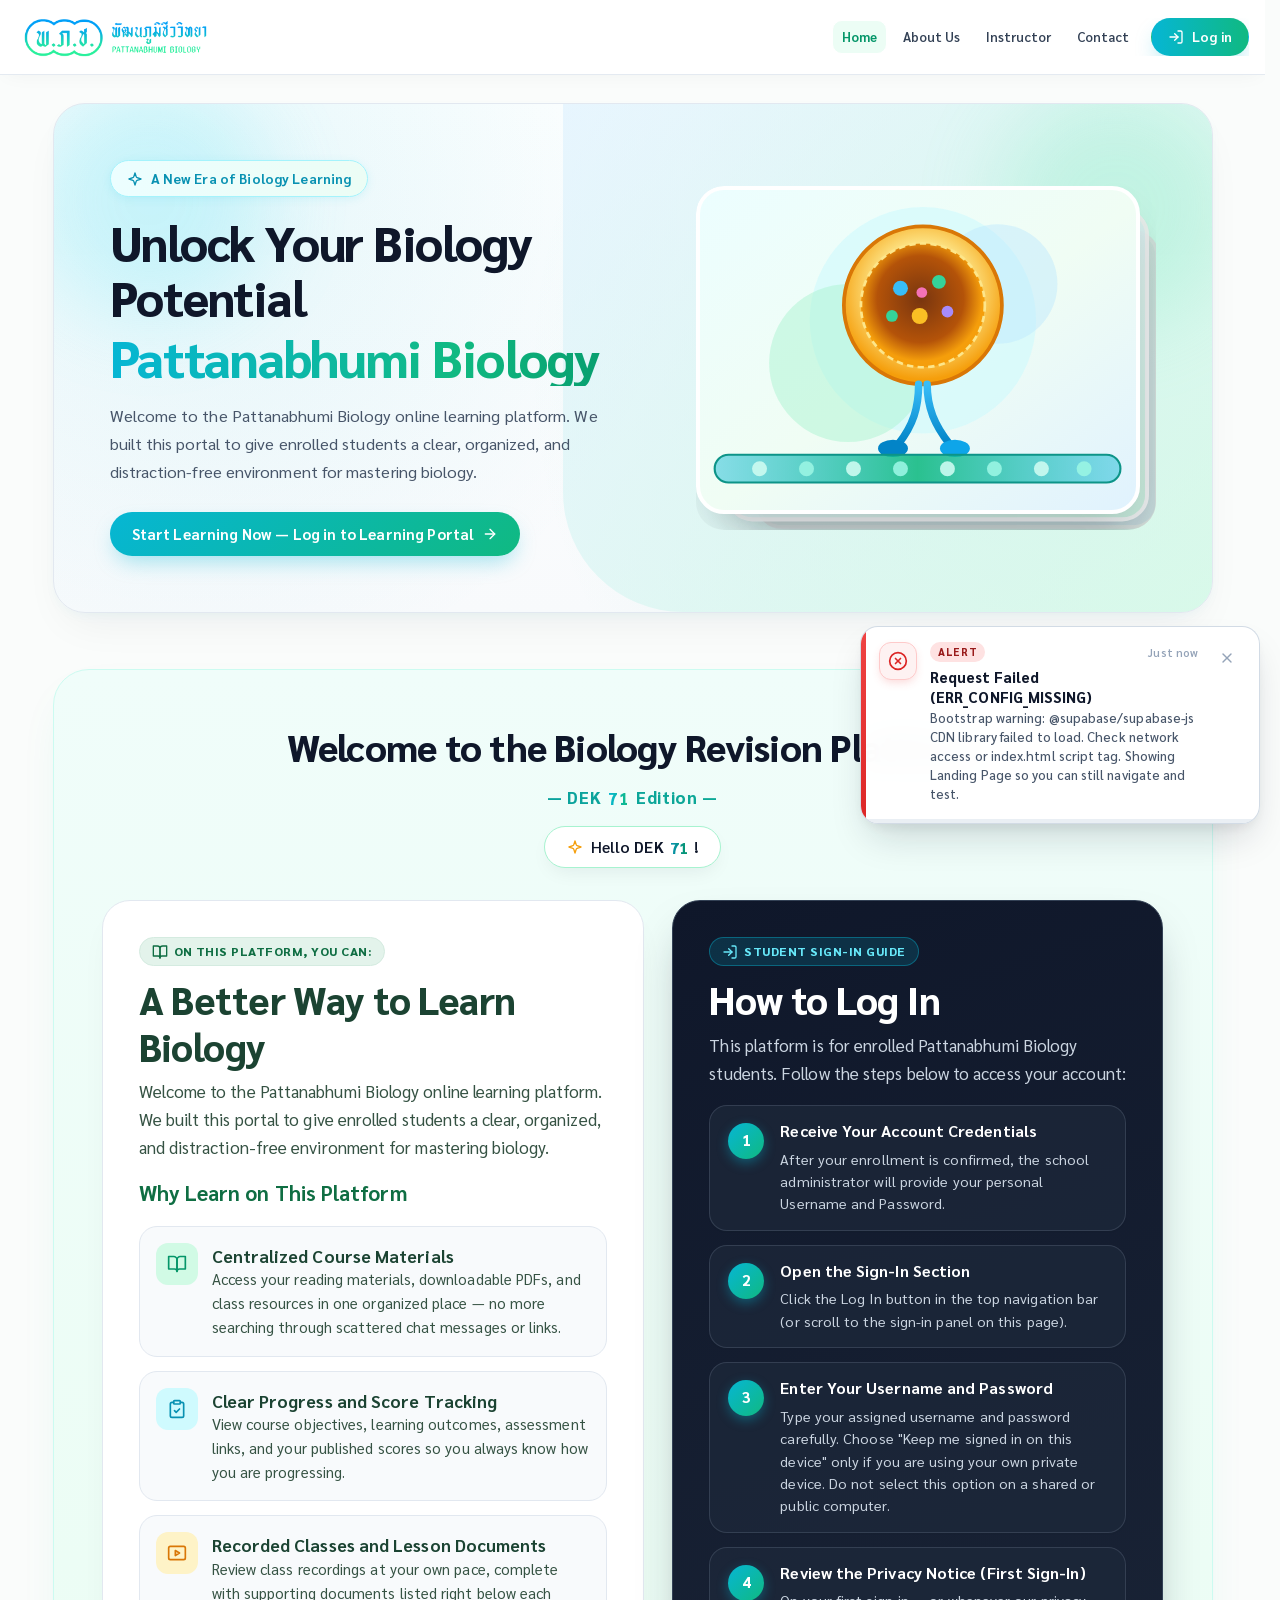
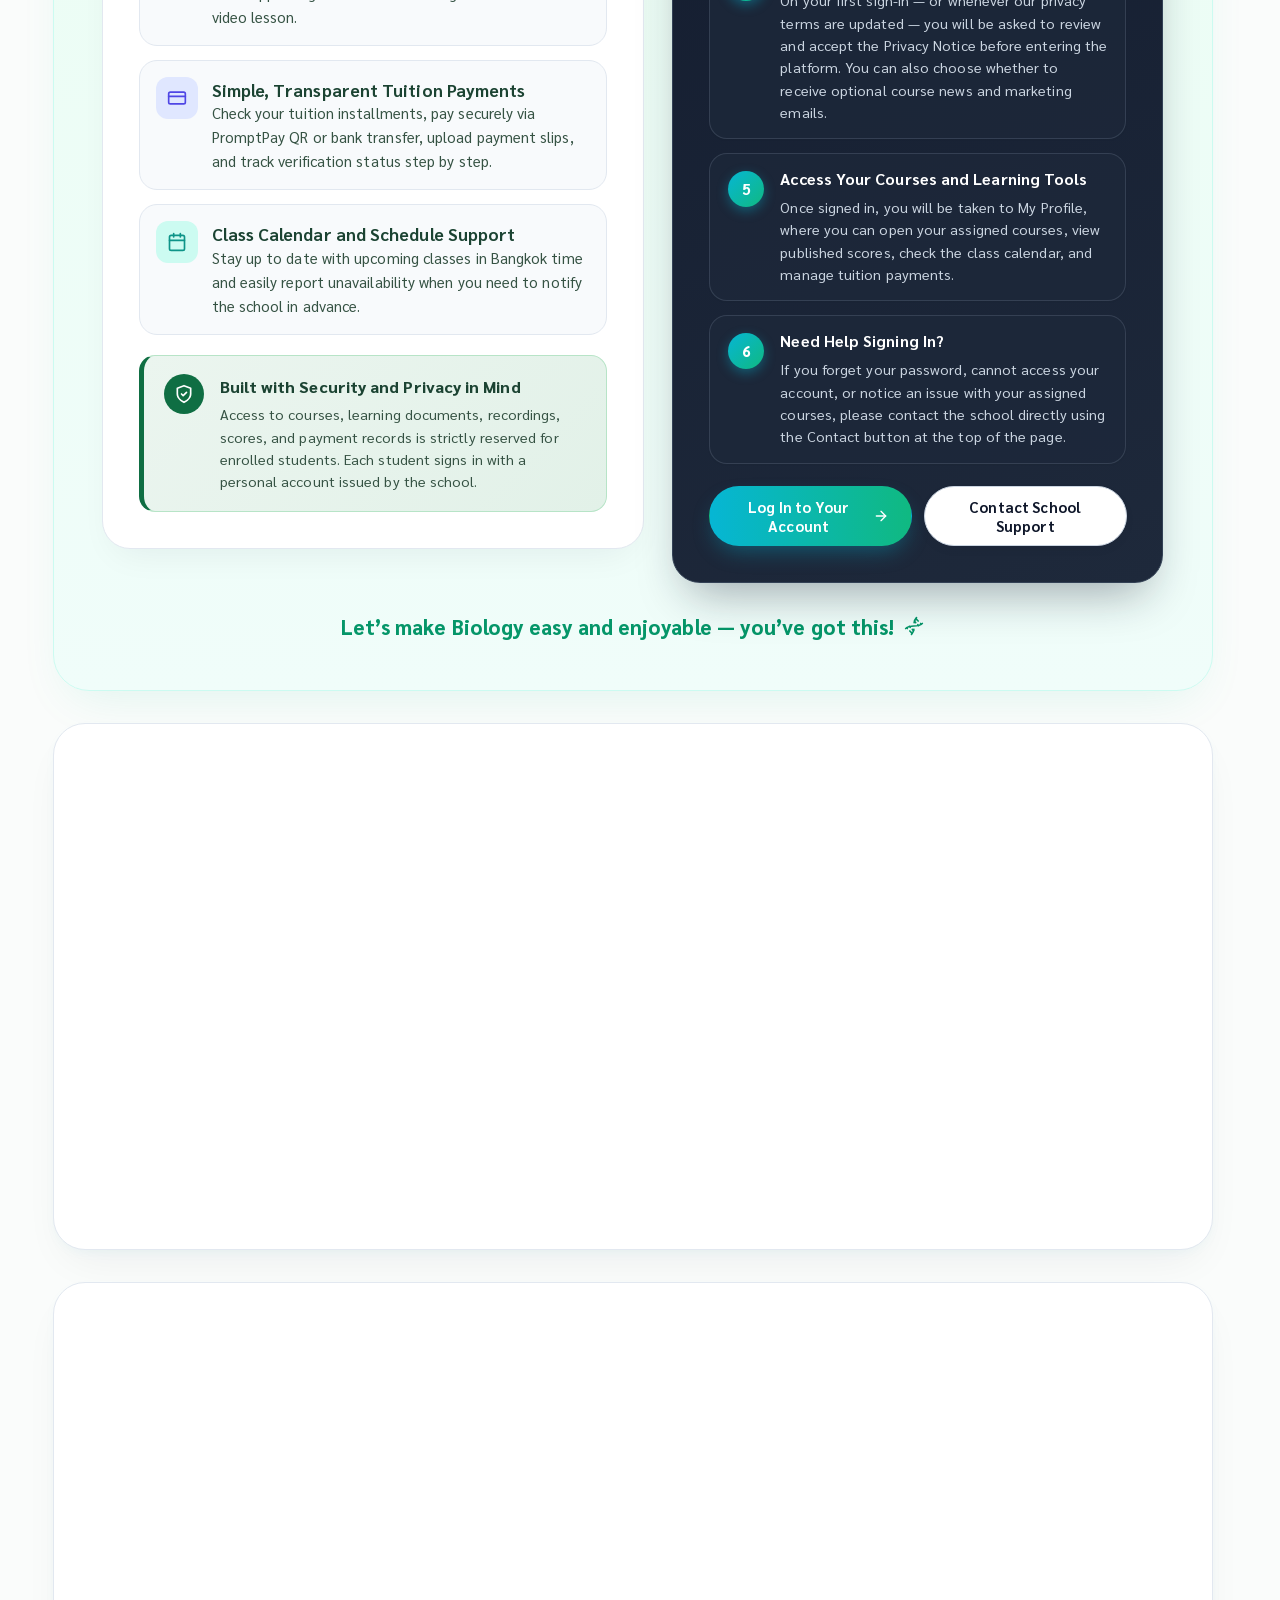
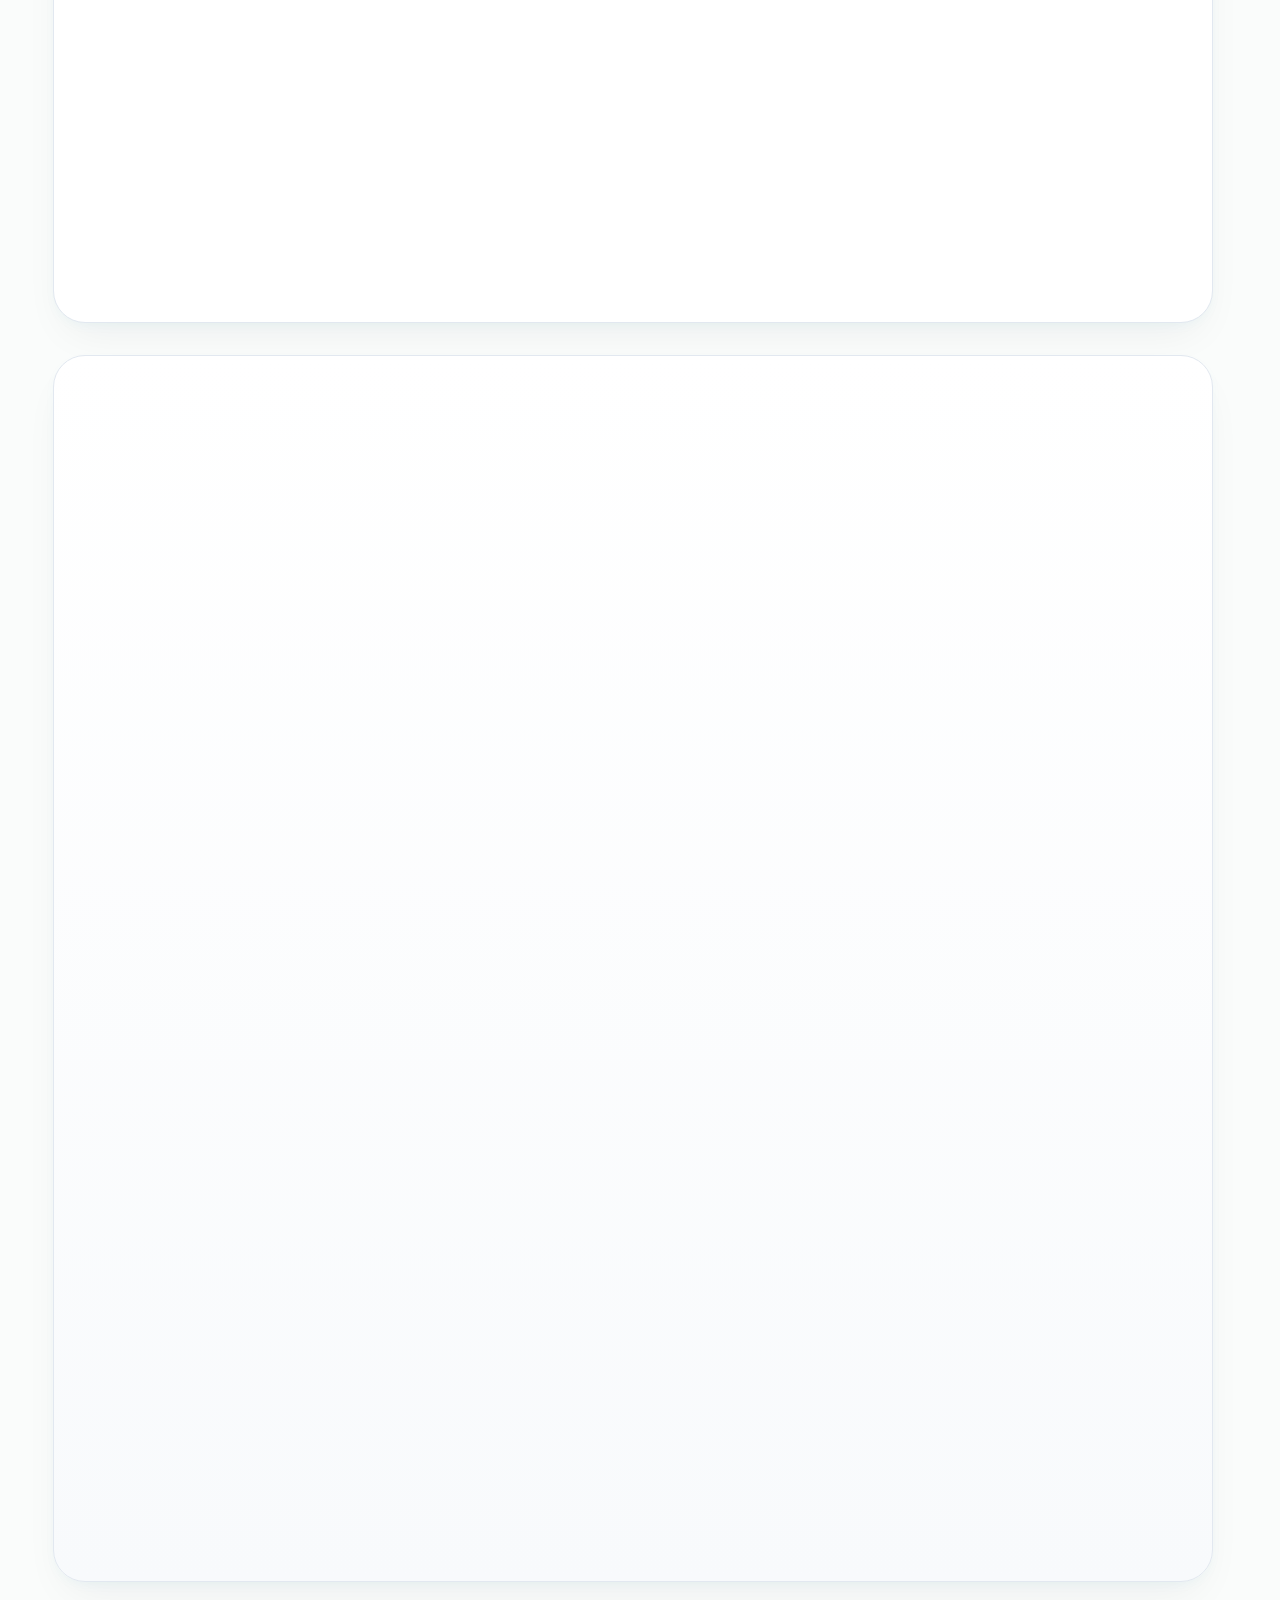
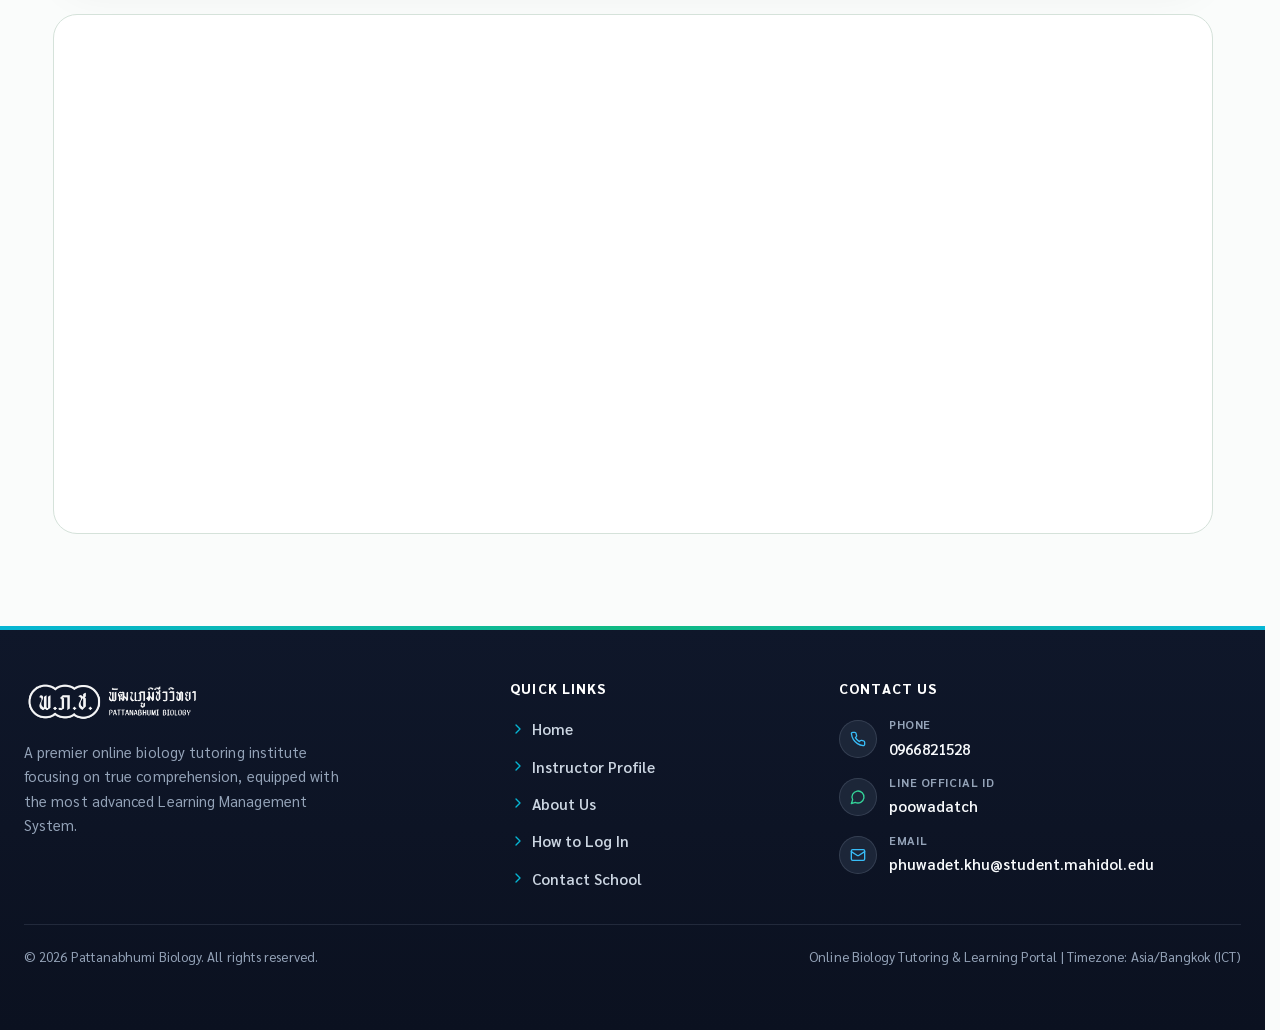
==== docs/index.html @ e121a2d1 "Comprehensive UX/UI polish: spacing, header nav, non-occluding toasts, card borders, and admin layou" ====
<!-- GENERATED from Apps Script Index.html by tools/build-from-apps-script.ps1 - do not edit by hand. -->
<!DOCTYPE html>
<html lang="en">
  <head>
    <meta charset="UTF-8" />
    <meta name="viewport" content="width=device-width, initial-scale=1" />
    <link rel="icon" type="image/webp" href="assets/logo.webp" />
    <meta http-equiv="Cache-Control" content="no-cache, no-store, must-revalidate" />
    <meta http-equiv="Pragma" content="no-cache" />
    <meta http-equiv="Expires" content="0" />
    <meta name="pb-build-version" content="1b7fc910" />
    <base target="_self" />
    <title>Pattanabhumi Biology — Learning Portal</title>
    <link rel="dns-prefetch" href="https://fonts.googleapis.com" />
    <link rel="dns-prefetch" href="https://fonts.gstatic.com" />
    <link rel="preconnect" href="https://fonts.googleapis.com" />
    <link rel="preconnect" href="https://fonts.gstatic.com" crossorigin />
    <link
      href="https://fonts.googleapis.com/css2?family=Sarabun:ital,wght@0,300;0,400;0,500;0,600;0,700;0,800;1,400&display=swap"
      rel="stylesheet"
    />
    <link rel="stylesheet" href="css/styles.css?v=c3078fdd" />
  </head>
  <body>
    <a class="skip-link" href="#main-content">Skip to main content</a>

    <!-- Top Application Header -->
    <header class="site-header" id="site-header-navbar" role="banner">
      <div class="header-inner">
        <!-- Brand Logo (Left): Official School Logo Image + PB Fallback Badge + Pattanabhumi Biology -->
        <button
          type="button"
          class="brand-group"
          id="btn-brand-home"
          aria-label="Pattanabhumi Biology Home"
        >
          <img
            id="brand-logo-img"
            class="brand-logo-img hidden"
            alt="Pattanabhumi Biology logo"
          />
          <div class="brand-logo-placeholder" id="brand-logo-badge" aria-hidden="true">PB</div>
          <div class="brand-titles pb-sr-only">
            <span class="brand-name" id="header-school-name">Pattanabhumi Biology</span>
            <span class="brand-subtitle">Biology Tutoring &amp; Learning Portal</span>
          </div>
        </button>

        <!-- Desktop Navigation (Role-Aware: Unauthenticated vs. Student vs. Admin) -->
        <nav class="desktop-nav" aria-label="Primary navigation">
          <!-- Unauthenticated Desktop Links & Public Section Jump Links -->
          <button
            type="button"
            class="nav-link"
            id="nav-desktop-landing"
            data-nav-view="landing"
            aria-current="page"
          >
            Home
          </button>
          <button
            type="button"
            class="nav-link"
            id="nav-desktop-sec-benefits"
            data-public-section-nav="true"
            data-scroll-section="landing-section-benefits"
          >
            Benefits
          </button>
          <button
            type="button"
            class="nav-link"
            id="nav-desktop-sec-login-steps"
            data-public-section-nav="true"
            data-scroll-section="landing-section-how-to-login"
          >
            How to Log In
          </button>
          <button
            type="button"
            class="nav-link"
            id="nav-desktop-sec-about"
            data-public-section-nav="true"
            data-scroll-section="landing-section-about"
          >
            About Us
          </button>
          <button
            type="button"
            class="nav-link"
            id="nav-desktop-sec-instructor"
            data-public-section-nav="true"
            data-scroll-section="landing-section-instructor"
          >
            Instructor
          </button>

          <!-- Authenticated Desktop Links (Hidden while signed out or during session restore) -->
          <button
            type="button"
            class="nav-link hidden"
            id="nav-desktop-profile"
            data-nav-view="profile"
          >
            My Profile
          </button>
          <button
            type="button"
            class="nav-link hidden"
            id="nav-desktop-payments"
            data-nav-view="payments"
          >
            <span id="nav-desktop-payments-label">Payments</span>
          </button>
          <button
            type="button"
            class="nav-link hidden"
            id="nav-desktop-calendar"
            data-nav-view="calendar"
          >
            Class Calendar
          </button>
          <!-- Admin Exam Studio & Admin Dashboard Links: Strictly visible ONLY to ADMIN role -->
          <button
            type="button"
            class="nav-link hidden"
            id="nav-desktop-exams"
            data-nav-view="admin-exams"
          >
            Exams &amp; Quizzes
          </button>
          <button
            type="button"
            class="nav-link hidden"
            id="nav-desktop-admin"
            data-nav-view="admin"
          >
            Admin Dashboard
          </button>

          <!-- Shared Contact Link (Always available) -->
          <button
            type="button"
            class="nav-link"
            id="nav-desktop-contact"
            data-nav-view="contact"
          >
            Contact
          </button>

          <!-- Unauthenticated Login Trigger Button (Opens Accessible Login Modal) -->
          <button
            type="button"
            class="btn btn-primary btn-sm pb-btn-pill-gradient"
            id="btn-header-open-login"
            aria-haspopup="dialog"
            aria-controls="modal-login"
          >
            <svg class="pb-icon pb-icon-sm" viewBox="0 0 24 24" fill="none" stroke="currentColor" stroke-width="2.2" stroke-linecap="round" stroke-linejoin="round" aria-hidden="true" focusable="false"><path d="M15 3h4a2 2 0 0 1 2 2v14a2 2 0 0 1-2 2h-4"></path><polyline points="10 17 15 12 10 7"></polyline><line x1="15" y1="12" x2="3" y2="12"></line></svg>
            <span>Log in</span>
          </button>

          <!-- Authenticated Announcements & Unread Inbox Pill -->
          <button
            type="button"
            class="nav-link pb-header-ann-btn hidden"
            id="btn-header-announcements"
            title="View Announcements"
          >
            <svg class="pb-icon pb-icon-sm" viewBox="0 0 24 24" fill="none" stroke="currentColor" stroke-width="2" stroke-linecap="round" stroke-linejoin="round" aria-hidden="true" focusable="false"><path d="M18 8A6 6 0 0 0 6 8c0 7-3 9-3 9h18s-3-2-3-9"></path><path d="M13.73 21a2 2 0 0 1-3.46 0"></path></svg>
            <span>Notices</span>
            <span id="header-announcements-badge" class="pb-header-unread-pill hidden">0</span>
          </button>

          <!-- Authenticated Logout Button -->
          <button
            type="button"
            class="btn btn-secondary btn-sm hidden"
            id="btn-header-logout"
            title="Sign out of your account"
          >
            <svg class="pb-icon pb-icon-sm" viewBox="0 0 24 24" fill="none" stroke="currentColor" stroke-width="2.1" stroke-linecap="round" stroke-linejoin="round" aria-hidden="true" focusable="false"><path d="M9 21H5a2 2 0 0 1-2-2V5a2 2 0 0 1 2-2h4"></path><polyline points="16 17 21 12 16 7"></polyline><line x1="21" y1="12" x2="9" y2="12"></line></svg>
            <span class="pb-logout-btn-label">Log out</span>
          </button>
        </nav>

        <!-- Mobile Controls: Contact Icon/Button Immediately Left of Hamburger Button -->
        <div class="mobile-controls">
          <button
            type="button"
            class="mobile-contact-btn"
            id="btn-mobile-contact"
            data-nav-view="contact"
            aria-label="Open school contact page"
          >
            <svg class="pb-icon pb-icon-sm" viewBox="0 0 24 24" fill="none" stroke="currentColor" stroke-width="2" stroke-linecap="round" stroke-linejoin="round" aria-hidden="true" focusable="false"><rect x="2" y="4" width="20" height="16" rx="2"></rect><path d="m22 7-8.97 5.7a1.94 1.94 0 0 1-2.06 0L2 7"></path></svg>
            <span>Contact</span>
          </button>
          <button
            type="button"
            class="hamburger-btn"
            id="btn-mobile-menu"
            aria-expanded="false"
            aria-controls="mobile-nav-drawer"
            aria-label="Open navigation menu"
          >
            <span class="hamburger-icon" aria-hidden="true">
              <span class="bar bar-1"></span>
              <span class="bar bar-2"></span>
              <span class="bar bar-3"></span>
            </span>
          </button>
        </div>
      </div>

      <!-- Mobile Navigation Backdrop (Closes menu on outside tap) -->
      <div id="mobile-nav-backdrop" class="pb-mobile-drawer-backdrop hidden" aria-hidden="true"></div>

      <!-- Mobile Navigation Drawer -->
      <nav
        class="mobile-nav-drawer hidden"
        id="mobile-nav-drawer"
        aria-label="Mobile navigation"
      >
        <div class="mobile-drawer-brand-bar">
          <img
            id="mobile-drawer-logo-img"
            class="brand-logo-img hidden"
            alt="Pattanabhumi Biology logo"
          />
          <div class="brand-logo-placeholder" id="mobile-drawer-logo-badge" aria-hidden="true">PB</div>
          <span class="mobile-drawer-school-name pb-sr-only" id="mobile-drawer-school-name">Pattanabhumi Biology</span>
        </div>
        <div class="mobile-nav-list">
          <button
            type="button"
            class="mobile-nav-link"
            id="nav-mobile-landing"
            data-nav-view="landing"
          >
            Home
          </button>
          <button
            type="button"
            class="mobile-nav-link"
            id="nav-mobile-sec-benefits"
            data-public-section-nav="true"
            data-scroll-section="landing-section-benefits"
          >
            Platform Benefits
          </button>
          <button
            type="button"
            class="mobile-nav-link"
            id="nav-mobile-sec-login-steps"
            data-public-section-nav="true"
            data-scroll-section="landing-section-how-to-login"
          >
            How to Log In
          </button>
          <button
            type="button"
            class="mobile-nav-link"
            id="nav-mobile-sec-about"
            data-public-section-nav="true"
            data-scroll-section="landing-section-about"
          >
            About Us
          </button>
          <button
            type="button"
            class="mobile-nav-link"
            id="nav-mobile-sec-instructor"
            data-public-section-nav="true"
            data-scroll-section="landing-section-instructor"
          >
            Instructor Profile
          </button>
          <button
            type="button"
            class="mobile-nav-link hidden"
            id="nav-mobile-profile"
            data-nav-view="profile"
          >
            My Profile
          </button>
          <button
            type="button"
            class="mobile-nav-link hidden"
            id="nav-mobile-payments"
            data-nav-view="payments"
          >
            <span id="nav-mobile-payments-label">Payments</span>
          </button>
          <button
            type="button"
            class="mobile-nav-link hidden"
            id="nav-mobile-calendar"
            data-nav-view="calendar"
          >
            Class Calendar
          </button>
          <!-- Admin Exam Studio & Admin Dashboard: Visible ONLY to ADMIN role -->
          <button
            type="button"
            class="mobile-nav-link hidden"
            id="nav-mobile-exams"
            data-nav-view="admin-exams"
          >
            Exams &amp; Quizzes
          </button>
          <button
            type="button"
            class="mobile-nav-link hidden"
            id="nav-mobile-admin"
            data-nav-view="admin"
          >
            Admin Dashboard
          </button>
          <button
            type="button"
            class="mobile-nav-link hidden"
            id="nav-mobile-announcements"
          >
            Announcements
          </button>
          <button
            type="button"
            class="mobile-nav-link"
            id="nav-mobile-contact"
            data-nav-view="contact"
          >
            Contact
          </button>
          <button
            type="button"
            class="btn btn-secondary btn-block"
            id="btn-mobile-open-login"
            aria-haspopup="dialog"
            aria-controls="modal-login"
          >
            <svg class="pb-icon pb-icon-sm" viewBox="0 0 24 24" fill="none" stroke="currentColor" stroke-width="2.1" stroke-linecap="round" stroke-linejoin="round" aria-hidden="true" focusable="false"><path d="M15 3h4a2 2 0 0 1 2 2v14a2 2 0 0 1-2 2h-4"></path><polyline points="10 17 15 12 10 7"></polyline><line x1="15" y1="12" x2="3" y2="12"></line></svg>
            <span>Log in</span>
          </button>
          <button
            type="button"
            class="btn btn-secondary btn-block hidden"
            id="btn-mobile-logout"
          >
            <svg class="pb-icon pb-icon-sm" viewBox="0 0 24 24" fill="none" stroke="currentColor" stroke-width="2.1" stroke-linecap="round" stroke-linejoin="round" aria-hidden="true" focusable="false"><path d="M9 21H5a2 2 0 0 1-2-2V5a2 2 0 0 1 2-2h4"></path><polyline points="16 17 21 12 16 7"></polyline><line x1="21" y1="12" x2="9" y2="12"></line></svg>
            <span class="pb-logout-btn-label">Log out</span>
          </button>
        </div>
      </nav>
    </header>

    <!-- Phase 2 Non-Blocking Toast Notification Region -->
    <div id="pb-toast-region" class="pb-toast-region" role="status" aria-live="polite" aria-atomic="false"></div>

    <!-- Full-Screen Multi-Stage Animated Logout Overlay -->
    <div
      id="pb-logout-loading-overlay"
      class="pb-logout-loading-overlay hidden"
      role="status"
      aria-live="assertive"
      aria-hidden="true"
    >
      <div class="pb-logout-loading-card" id="pb-logout-loading-card">
        <div class="pb-logout-orb-stage" aria-hidden="true">
          <span class="pb-logout-orbit-ring pb-logout-orbit-outer"></span>
          <span class="pb-logout-orbit-ring pb-logout-orbit-inner"></span>
          <div class="pb-logout-spinner-ring" id="pb-logout-spinner-ring"></div>
          <div class="pb-logout-spinner-core">
            <!-- Active Revoking Icon (Shield Lock) -->
            <svg id="pb-logout-icon-lock" class="pb-logout-stage-icon" viewBox="0 0 24 24" fill="none" stroke="currentColor" stroke-width="2.2" stroke-linecap="round" stroke-linejoin="round">
              <path d="M12 22s8-4 8-10V5l-8-3-8 3v7c0 6 8 10 8 10z"></path>
              <rect x="9" y="10" width="6" height="5" rx="1"></rect>
              <path d="M10.5 10V8.5a1.5 1.5 0 0 1 3 0V10"></path>
            </svg>
            <!-- Completed Sign-Out Icon (Verified Checkmark) -->
            <svg id="pb-logout-icon-check" class="pb-logout-stage-icon hidden" viewBox="0 0 24 24" fill="none" stroke="currentColor" stroke-width="2.5" stroke-linecap="round" stroke-linejoin="round">
              <path d="M22 11.08V12a10 10 0 1 1-5.93-9.14"></path>
              <polyline points="22 4 12 14.01 9 11.01"></polyline>
            </svg>
          </div>
        </div>
        <span class="badge badge-ok pb-logout-step-chip" id="pb-logout-step-chip">Signing Out Safely</span>
        <p class="pb-logout-loading-title" id="pb-logout-loading-text">Signing out of your workspace&hellip;</p>
        <p class="pb-logout-loading-subtitle" id="pb-logout-loading-subtitle">Securing your session and returning to the home page&hellip;</p>
        <div class="pb-logout-progress-track" aria-hidden="true">
          <div class="pb-logout-progress-fill" id="pb-logout-progress-fill"></div>
        </div>
      </div>
    </div>

    <!-- Main Content Container -->
    <main id="main-content" class="main-container" role="main" tabindex="-1">
      <!--
  StatusView.html
  Pattanabhumi Biology Learning Management System - Step 5 Application Shell & Views
  Contains:
  1. Global RPC Error Banner (#rpc-error-banner)
  2. Neutral Session-Restoration Loading View (#view-loading) — prevents flashing private
     content or falsely showing a signed-out landing page while checking session state
  3. Fatal Error View (#view-fatal-error)
  4. Polished Public Landing Page (#view-landing) with PB fallback logo, tutoring-school design,
     Login modal trigger, and Essential Storage / Non-Sensitive Cookie Test bar
  5. Student My Profile View (#view-profile) with live profile metadata, Marketing Consent toggle,
     and honest unavailable notice for Step 6 Assigned Courses
  6. Payments View (#view-payments) — honest unavailable state (scheduled for Step 7)
  7. Class Calendar View (#view-calendar) — honest unavailable state (scheduled for Step 8)
  8. Admin Dashboard View (#view-admin) — visible only to ADMIN role, with live Privacy Notice
     version updater, Contact URL configurator, and Student Test Account creator
  9. Contact Page View (#view-contact) — LINE, Facebook, and Email with safe sandbox links
     and clear fallbacks when not configured
  10. Inclusion of LoginView partial (#modal-login and #modal-privacy-gate)
-->

<!-- 0. Mobile Device Experience Advisory Banner (Displayed only on small mobile handsets) -->
<div
  id="pb-mobile-device-tip"
  class="pb-mobile-device-banner hidden"
  role="region"
  aria-label="Recommended device advisory"
>
  <div class="pb-mobile-device-banner-inner">
    <div class="pb-mobile-device-icon" aria-hidden="true">
      <svg class="pb-icon pb-icon-md" viewBox="0 0 24 24" fill="none" stroke="currentColor" stroke-width="2" stroke-linecap="round" stroke-linejoin="round"><rect x="2" y="3" width="20" height="14" rx="2" ry="2"></rect><line x1="8" y1="21" x2="16" y2="21"></line><line x1="12" y1="17" x2="12" y2="21"></line></svg>
    </div>
    <div class="pb-mobile-device-copy">
      <strong class="pb-mobile-device-title">Better Experience on Tablet or Computer</strong>
      <p class="pb-mobile-device-desc">
        You are viewing on a mobile phone. For comfortable reading, timed examinations, and full tables, we recommend an <strong>iPad, tablet, laptop, or desktop computer</strong>.
      </p>
    </div>
    <button
      type="button"
      class="btn btn-outline btn-sm pb-mobile-device-dismiss-btn"
      id="btn-mobile-device-tip-dismiss"
    >
      Continue on Phone
    </button>
  </div>
</div>

<!-- 1. Dismissible UI Server Error Alert Banner -->
<div
  id="rpc-error-banner"
  class="banner banner-danger hidden"
  role="alert"
  aria-live="assertive"
>
  <div style="display: flex; align-items: flex-start; justify-content: space-between; gap: 12px;">
    <div>
      <p class="banner-title" id="rpc-error-banner-title">Server Request Failed</p>
      <p class="banner-text" id="rpc-error-banner-message"></p>
      <p
        id="rpc-error-banner-meta"
        style="margin: 6px 0 0 0; font-size: 0.82rem; font-family: monospace;"
      ></p>
    </div>
    <button
      type="button"
      class="btn btn-outline btn-sm"
      id="btn-dismiss-rpc-error"
      aria-label="Dismiss error message"
    >
      Dismiss
    </button>
  </div>
</div>

<!-- 2. Neutral Session Restoration & Startup Loading View (Shown by default on initial load) -->
<section id="view-loading" class="card loading-state" aria-live="polite" aria-busy="true">
  <div class="spinner" role="status" aria-label="Restoring session and loading portal" style="display: none !important;"></div>
  <h1
    id="loading-heading-text"
    style="margin: 0 0 6px 0; font-size: 1.3rem; color: var(--color-brand-deep);"
  >
    Loading Pattanabhumi Biology Portal&hellip;
  </h1>
  <p id="loading-subtitle-text" style="margin: 0 0 16px 0; color: var(--color-text-secondary); font-size: 0.92rem;">
    Preparing your learning workspace&hellip;
  </p>
  <div id="loading-skeleton-workspace" class="pb-login-skeleton-workspace" style="width: 100%; max-width: 780px; margin: 0 auto; text-align: left;" aria-hidden="true">
    <div class="pb-login-skeleton-progress-track">
      <div class="pb-login-skeleton-progress-fill"></div>
    </div>
    <div class="pb-login-skeleton-header-row">
      <div class="pb-skeleton-avatar"></div>
      <div style="flex: 1; display: flex; flex-direction: column; gap: 8px;">
        <div class="pb-skeleton-line" style="width: 52%; height: 15px;"></div>
        <div class="pb-skeleton-line" style="width: 34%; height: 11px;"></div>
      </div>
    </div>
    <div class="pb-login-skeleton-metrics-grid">
      <div class="pb-login-skeleton-metric-card">
        <div class="pb-skeleton-line" style="width: 48%; height: 10px;"></div>
        <div class="pb-skeleton-line" style="width: 76%; height: 16px;"></div>
      </div>
      <div class="pb-login-skeleton-metric-card">
        <div class="pb-skeleton-line" style="width: 54%; height: 10px;"></div>
        <div class="pb-skeleton-line" style="width: 82%; height: 16px;"></div>
      </div>
      <div class="pb-login-skeleton-metric-card">
        <div class="pb-skeleton-line" style="width: 42%; height: 10px;"></div>
        <div class="pb-skeleton-line" style="width: 70%; height: 16px;"></div>
      </div>
    </div>
    <div class="pb-login-skeleton-cards-grid">
      <div class="pb-login-skeleton-course-card">
        <div class="pb-skeleton-block" style="width: 100%; height: 64px;"></div>
        <div class="pb-skeleton-line" style="width: 80%; height: 13px;"></div>
        <div class="pb-skeleton-line" style="width: 56%; height: 10px;"></div>
      </div>
      <div class="pb-login-skeleton-course-card">
        <div class="pb-skeleton-block" style="width: 100%; height: 64px;"></div>
        <div class="pb-skeleton-line" style="width: 74%; height: 13px;"></div>
        <div class="pb-skeleton-line" style="width: 50%; height: 10px;"></div>
      </div>
    </div>
  </div>
</section>

<!-- 3. Fatal Error View -->
<section
  id="view-fatal-error"
  class="card hidden"
  role="alert"
  aria-labelledby="fatal-error-heading"
>
  <div class="banner banner-danger">
    <h1 id="fatal-error-heading" class="banner-title">
      Unable to Connect to Portal
    </h1>
    <p class="banner-text" id="fatal-error-summary">
      We couldn't connect to the learning portal right now. Please check your internet connection and try again.
    </p>
  </div>

  <div class="status-item" style="margin-bottom: 20px;">
    <div class="status-label">Diagnostic Error Code &amp; Details</div>
    <div class="status-value" id="fatal-error-code">ERR_UNKNOWN</div>
    <p
      id="fatal-error-detail"
      style="margin: 8px 0 0 0; font-size: 0.92rem; color: var(--color-text-secondary);"
    ></p>
  </div>

  <div style="display: flex; gap: 12px; flex-wrap: wrap;">
    <button type="button" class="btn btn-primary" id="btn-fatal-retry">
      Retry Connection
    </button>
  </div>
</section>

<!-- 4. Polished Public Landing Page (Phase 3 + Vibrant Minimalist Sarabun UI Redesign) -->
<section
  id="view-landing"
  class="pb-landing-stack hidden"
  aria-labelledby="landing-hero-title"
>
  <!-- Section 2 of 8: Split-Screen Vibrant Hero Section with Interactive 3-Card Biology Shuffle Deck -->
  <div class="hero-section pb-hero-vibrant-shell" id="landing-section-hero">
    <div class="pb-hero-shape" aria-hidden="true"></div>
    <div class="pb-hero-ambient-blob is-cyan" aria-hidden="true"></div>
    <div class="pb-hero-ambient-blob is-emerald" aria-hidden="true"></div>
    <div class="pb-hero-split-grid">
      <!-- Left Column: Eyebrow Pill, Display Headline, Dynamic DEK70/71/72 Rotator, Lead & Pill CTAs -->
      <div class="pb-hero-copy-col">
        <div class="pb-hero-eyebrow-row">
          <span class="pb-hero-eyebrow-pill">
            <svg class="pb-icon pb-icon-sm" viewBox="0 0 24 24" fill="none" stroke="currentColor" stroke-width="2.2" stroke-linecap="round" stroke-linejoin="round" aria-hidden="true" focusable="false"><path d="m12 3-1.912 5.813a2 2 0 0 1-1.275 1.275L3 12l5.813 1.912a2 2 0 0 1 1.275 1.275L12 21l1.912-5.813a2 2 0 0 1 1.275-1.275L21 12l-5.813-1.912a2 2 0 0 1-1.275-1.275L12 3Z"></path></svg>
            <span id="landing-hero-eyebrow">A New Era of Biology Learning</span>
          </span>
        </div>

        <div class="pb-hero-headline-stack">
          <div class="pb-hero-display-overline">Unlock Your Biology Potential</div>
          <h1 class="hero-title pb-gradient-brand-title" id="landing-hero-title">
            Pattanabhumi Biology
          </h1>
        </div>

        <!-- Dynamic Year-Based Cohort Welcome (Hidden in Hero Banner; 70-72 slot animation displayed in Revision Platform section below) -->
        <div
          id="landing-dek-rotator-bar"
          class="pb-dek-rotator-bar hidden"
          role="group"
          aria-label="Student cohort welcome banner"
          aria-hidden="true"
        >
          <div
            id="landing-dek-greeting-region"
            aria-label="Welcome, DEK70, DEK71, and DEK72"
          >
            <span id="landing-dek-animated-wrap" class="pb-dek-rotator-animated-wrap" aria-hidden="true">
              <span class="pb-dek-rotator-prefix">Welcome,</span>
              <span id="landing-dek-rotator-slot" class="pb-dek-rotator-slot">
                <span id="landing-dek-item-0" class="pb-dek-item is-active" data-dek-index="0">DEK70</span>
                <span id="landing-dek-item-1" class="pb-dek-item is-next" data-dek-index="1">DEK71</span>
                <span id="landing-dek-item-2" class="pb-dek-item is-prev" data-dek-index="2">DEK72</span>
              </span>
            </span>
            <span id="landing-dek-static-fallback" class="pb-dek-static-fallback">
              Welcome, DEK70, DEK71 &amp; DEK72
            </span>
          </div>
          <button
            type="button"
            id="btn-dek-rotator-toggle"
            class="pb-dek-pause-btn"
            aria-pressed="false"
            aria-label="Pause cohort animation"
          >
            <svg id="icon-dek-rotator-pause" class="pb-icon pb-icon-sm" viewBox="0 0 24 24" fill="none" stroke="currentColor" stroke-width="2" stroke-linecap="round" stroke-linejoin="round" aria-hidden="true" focusable="false"><rect x="6" y="4" width="4" height="16"></rect><rect x="14" y="4" width="4" height="16"></rect></svg>
            <span id="label-dek-rotator-toggle">Pause</span>
          </button>
        </div>

        <p class="hero-lead" id="landing-hero-lead">
          Welcome to the Pattanabhumi Biology online learning platform. We built this portal to give
          enrolled students a clear, organized, and distraction-free environment for mastering biology.
        </p>

        <div class="hero-cta-row">
          <button
            type="button"
            class="btn btn-hero-login pb-btn-pill-gradient"
            id="btn-landing-open-login"
            aria-haspopup="dialog"
            aria-controls="modal-login"
          >
            <span>Start Learning Now &mdash; Log in to Learning Portal</span>
            <svg class="pb-icon pb-icon-sm" viewBox="0 0 24 24" fill="none" stroke="currentColor" stroke-width="2.2" stroke-linecap="round" stroke-linejoin="round" aria-hidden="true" focusable="false"><line x1="5" y1="12" x2="19" y2="12"></line><polyline points="12 5 19 12 12 19"></polyline></svg>
          </button>
          <button
            type="button"
            class="btn btn-hero-secondary"
            id="btn-landing-scroll-instructor"
            data-public-section-nav="true"
            data-scroll-section="landing-section-instructor"
          >
            Instructor Profile
          </button>
          <button
            type="button"
            class="btn btn-hero-secondary"
            id="btn-landing-scroll-login-guide"
            data-scroll-section="landing-section-how-to-login"
          >
            How to Log In
          </button>
          <button
            type="button"
            class="btn btn-hero-secondary"
            id="btn-landing-open-contact"
            data-nav-view="contact"
          >
            Contact School
          </button>
        </div>
      </div>

      <!-- Right Column: Interactive 3-Card Biology Shuffle Stack (Pure Image Cards Only, Top on Mobile) -->
      <div class="pb-hero-visual-col">
        <div class="pb-hero-card-deck-wrap">
          <div
            class="pb-hero-card-deck"
            id="landing-hero-card-deck"
            tabindex="0"
            role="region"
            aria-label="Interactive Biology Visual Cards — Click or press Enter to shuffle"
          >
            <!-- Card 0 (Front by Default): Pure Intracellular Vesicle & Motor Protein Visual -->
            <div class="pb-hero-shuffle-card card-pos-0" id="hero-shuffle-card-0" data-card-title="Intracellular Vesicle Transport">
              <div class="pb-hero-vesicle-topbar hidden" aria-hidden="true">
                <div class="pb-hero-vesicle-logo-chip">
                  <img
                    id="landing-logo-img"
                    class="hero-logo-img hidden"
                    alt="Pattanabhumi Biology logo"
                  />
                  <div class="hero-logo-large" id="landing-logo-badge" aria-hidden="true">PB</div>
                </div>
              </div>

              <div class="pb-hero-vesicle-illustration" aria-hidden="true">
                <img id="hero-shuffle-card-img-0" class="pb-hero-shuffle-custom-img pb-blur-up-img hidden" alt="Biology visual card 1" />
                <svg id="hero-shuffle-card-svg-0" viewBox="0 0 420 300" preserveAspectRatio="xMidYMid slice" fill="none" xmlns="http://www.w3.org/2000/svg" role="presentation" aria-hidden="true" focusable="false">
                  <defs>
                    <linearGradient id="pbCard0Bg" x1="0%" y1="0%" x2="100%" y2="100%">
                      <stop offset="0%" stop-color="#ECFEFF" />
                      <stop offset="52%" stop-color="#F0FDF4" />
                      <stop offset="100%" stop-color="#E0F2FE" />
                    </linearGradient>
                    <radialGradient id="pbVesicleOuter" cx="50%" cy="42%" r="55%">
                      <stop offset="0%" stop-color="#FFFBEB" />
                      <stop offset="55%" stop-color="#FDE68A" />
                      <stop offset="100%" stop-color="#F59E0B" />
                    </radialGradient>
                    <radialGradient id="pbVesicleInner" cx="48%" cy="45%" r="50%">
                      <stop offset="0%" stop-color="#78350F" />
                      <stop offset="70%" stop-color="#B45309" />
                      <stop offset="100%" stop-color="#F59E0B" />
                    </radialGradient>
                    <linearGradient id="pbMicrotubuleGrad" x1="0%" y1="0%" x2="100%" y2="0%">
                      <stop offset="0%" stop-color="#06B6D4" stop-opacity="0.45" />
                      <stop offset="50%" stop-color="#10B981" stop-opacity="0.88" />
                      <stop offset="100%" stop-color="#06B6D4" stop-opacity="0.45" />
                    </linearGradient>
                    <linearGradient id="pbMotorProteinGrad" x1="0%" y1="0%" x2="0%" y2="100%">
                      <stop offset="0%" stop-color="#38BDF8" />
                      <stop offset="100%" stop-color="#0284C7" />
                    </linearGradient>
                  </defs>
                  <rect width="420" height="300" fill="url(#pbCard0Bg)" />
                  <circle cx="215" cy="122" r="106" fill="#CFFAFE" opacity="0.6" />
                  <circle cx="145" cy="162" r="74" fill="#A7F3D0" opacity="0.48" />
                  <circle cx="285" cy="88" r="56" fill="#BAE6FD" opacity="0.45" />
                  <circle cx="215" cy="108" r="74" fill="url(#pbVesicleOuter)" stroke="#D97706" stroke-width="3.5" />
                  <circle cx="215" cy="108" r="58" fill="url(#pbVesicleInner)" stroke="#FDE68A" stroke-width="2.5" stroke-dasharray="6 4" />
                  <circle cx="194" cy="92" r="7" fill="#38BDF8" />
                  <circle cx="230" cy="86" r="6.5" fill="#34D399" />
                  <circle cx="212" cy="118" r="7.5" fill="#FBBF24" />
                  <circle cx="238" cy="114" r="5.5" fill="#A78BFA" />
                  <circle cx="186" cy="118" r="5.5" fill="#34D399" />
                  <circle cx="214" cy="96" r="5" fill="#F472B6" />
                  <path d="M211 182 C211 204, 206 220, 192 238" stroke="url(#pbMotorProteinGrad)" stroke-width="7" stroke-linecap="round" />
                  <path d="M219 182 C219 204, 226 220, 240 238" stroke="url(#pbMotorProteinGrad)" stroke-width="7" stroke-linecap="round" />
                  <ellipse cx="187" cy="242" rx="14" ry="8" fill="#0284C7" />
                  <ellipse cx="245" cy="242" rx="14" ry="8" fill="#0EA5E9" />
                  <rect x="20" y="248" width="380" height="26" rx="13" fill="url(#pbMicrotubuleGrad)" stroke="#0D9488" stroke-width="2" />
                  <circle cx="62" cy="261" r="7" fill="#CCFBF1" opacity="0.9" />
                  <circle cx="106" cy="261" r="7" fill="#99F6E4" opacity="0.9" />
                  <circle cx="150" cy="261" r="7" fill="#CCFBF1" opacity="0.9" />
                  <circle cx="194" cy="261" r="7" fill="#99F6E4" opacity="0.9" />
                  <circle cx="238" cy="261" r="7" fill="#CCFBF1" opacity="0.9" />
                  <circle cx="282" cy="261" r="7" fill="#99F6E4" opacity="0.9" />
                  <circle cx="326" cy="261" r="7" fill="#CCFBF1" opacity="0.9" />
                  <circle cx="366" cy="261" r="7" fill="#99F6E4" opacity="0.9" />
                </svg>
              </div>
            </div>

            <!-- Card 1 (Middle): Pure DNA Double Helix Visual -->
            <div class="pb-hero-shuffle-card card-pos-1" id="hero-shuffle-card-1" data-card-title="DNA Replication & Molecular Genetics">
              <div class="pb-hero-vesicle-illustration" aria-hidden="true">
                <img id="hero-shuffle-card-img-1" class="pb-hero-shuffle-custom-img pb-blur-up-img hidden" alt="Biology visual card 2" />
                <svg id="hero-shuffle-card-svg-1" viewBox="0 0 420 300" preserveAspectRatio="xMidYMid slice" fill="none" xmlns="http://www.w3.org/2000/svg" role="presentation" aria-hidden="true" focusable="false">
                  <defs>
                    <linearGradient id="pbCard1Bg" x1="0%" y1="0%" x2="100%" y2="100%">
                      <stop offset="0%" stop-color="#E0F2FE" />
                      <stop offset="50%" stop-color="#ECFEFF" />
                      <stop offset="100%" stop-color="#D1FAE5" />
                    </linearGradient>
                  </defs>
                  <rect width="420" height="300" fill="url(#pbCard1Bg)" />
                  <circle cx="210" cy="150" r="118" fill="#FFFFFF" opacity="0.55" />
                  <circle cx="110" cy="82" r="46" fill="#A5F3FC" opacity="0.45" />
                  <circle cx="318" cy="218" r="54" fill="#6EE7B7" opacity="0.4" />
                  <path d="M38 86 C116 86, 138 214, 210 214 C282 214, 304 86, 382 86" stroke="#06B6D4" stroke-width="11" stroke-linecap="round" />
                  <path d="M38 214 C116 214, 138 86, 210 86 C282 86, 304 214, 382 214" stroke="#10B981" stroke-width="11" stroke-linecap="round" />
                  <line x1="72" y1="98" x2="72" y2="202" stroke="#38BDF8" stroke-width="5" stroke-linecap="round" />
                  <line x1="108" y1="122" x2="108" y2="178" stroke="#34D399" stroke-width="5" stroke-linecap="round" />
                  <line x1="172" y1="110" x2="172" y2="190" stroke="#F59E0B" stroke-width="5" stroke-linecap="round" />
                  <line x1="210" y1="92" x2="210" y2="208" stroke="#8B5CF6" stroke-width="5" stroke-linecap="round" />
                  <line x1="248" y1="110" x2="248" y2="190" stroke="#38BDF8" stroke-width="5" stroke-linecap="round" />
                  <line x1="312" y1="122" x2="312" y2="178" stroke="#34D399" stroke-width="5" stroke-linecap="round" />
                  <line x1="348" y1="98" x2="348" y2="202" stroke="#F59E0B" stroke-width="5" stroke-linecap="round" />
                </svg>
              </div>
            </div>

            <!-- Card 2 (Back): Pure Cellular Bioenergetics & Mitochondrion Visual -->
            <div class="pb-hero-shuffle-card card-pos-2" id="hero-shuffle-card-2" data-card-title="Cellular Respiration & ATP Synthase">
              <div class="pb-hero-vesicle-illustration" aria-hidden="true">
                <img id="hero-shuffle-card-img-2" class="pb-hero-shuffle-custom-img pb-blur-up-img hidden" alt="Biology visual card 3" />
                <svg id="hero-shuffle-card-svg-2" viewBox="0 0 420 300" preserveAspectRatio="xMidYMid slice" fill="none" xmlns="http://www.w3.org/2000/svg" role="presentation" aria-hidden="true" focusable="false">
                  <defs>
                    <linearGradient id="pbCard2Bg" x1="0%" y1="0%" x2="100%" y2="100%">
                      <stop offset="0%" stop-color="#ECFDF5" />
                      <stop offset="50%" stop-color="#F0FDFA" />
                      <stop offset="100%" stop-color="#E0F2FE" />
                    </linearGradient>
                  </defs>
                  <rect width="420" height="300" fill="url(#pbCard2Bg)" />
                  <circle cx="210" cy="150" r="115" fill="#A7F3D0" opacity="0.35" />
                  <ellipse cx="210" cy="150" rx="164" ry="86" fill="#D1FAE5" stroke="#059669" stroke-width="5" />
                  <ellipse cx="210" cy="150" rx="146" ry="70" fill="#ECFDF5" stroke="#10B981" stroke-width="2.5" stroke-dasharray="7 5" />
                  <path d="M76 150 C102 98, 126 98, 138 150 C150 202, 174 202, 190 150 C206 98, 230 98, 244 150 C258 202, 280 202, 298 150 C312 104, 330 104, 344 150" stroke="#0891B2" stroke-width="6.5" stroke-linecap="round" fill="none" />
                  <circle cx="138" cy="124" r="9" fill="#38BDF8" />
                  <circle cx="190" cy="150" r="11" fill="#FBBF24" stroke="#D97706" stroke-width="2.5" />
                  <circle cx="244" cy="124" r="9" fill="#34D399" />
                  <circle cx="298" cy="150" r="9" fill="#A78BFA" />
                </svg>
              </div>
            </div>

            <div class="pb-hero-floating-badge hidden" id="landing-hero-floating-badge" aria-hidden="true"></div>
          </div>

          <!-- Mobile Instagram-Style Swipe Pagination Bar (1/3 Counter + Dots) -->
          <div class="pb-ig-gallery-bar hidden" id="landing-hero-ig-bar" style="display: none !important;" aria-hidden="true" aria-label="Hero card gallery navigation">
            <span class="pb-ig-counter-pill" id="landing-hero-ig-counter">1 / 3</span>
            <div class="pb-ig-dots-row" role="tablist" aria-label="Select hero slide">
              <button type="button" class="pb-ig-dot is-active" data-hero-ig-dot="0" aria-label="Slide 1 of 3"></button>
              <button type="button" class="pb-ig-dot" data-hero-ig-dot="1" aria-label="Slide 2 of 3"></button>
              <button type="button" class="pb-ig-dot" data-hero-ig-dot="2" aria-label="Slide 3 of 3"></button>
            </div>
            <span class="pb-ig-swipe-hint">Swipe to browse</span>
          </div>

          <div class="pb-hero-shuffle-toolbar hidden" aria-hidden="true">
            <span class="pb-hero-shuffle-indicator" id="landing-hero-shuffle-status"></span>
            <button
              type="button"
              class="pb-hero-shuffle-btn"
              id="btn-hero-shuffle-cards"
              aria-label="Shuffle biology concept cards"
            ></button>
          </div>
        </div>
      </div>
    </div>
  </div>

  <!-- Sections 3 & 4 Wrapper: Biology Revision Platform Soft-Mint Container & Contrasting Dual Card Split -->
  <div class="pb-revision-platform-shell">
    <div class="pb-revision-platform-header">
      <h2 class="pb-revision-display-title">
        Welcome to the Biology Revision Platform
      </h2>
      <p class="pb-revision-edition-line">
        <span>&mdash; DEK</span>
        <span class="pb-dek-slot-window" id="dek-slot-window-1" aria-hidden="true">
          <span class="pb-dek-slot-num is-current" id="dek-curr-1">70</span>
          <span class="pb-dek-slot-num is-upcoming" id="dek-next-1">71</span>
        </span>
        <span class="pb-sr-only">70 / 71 / 72</span>
        <span>Edition &mdash;</span>
      </p>
      <div class="pb-revision-hello-pill">
        <svg class="pb-icon pb-icon-sm" viewBox="0 0 24 24" fill="none" stroke="currentColor" stroke-width="2.2" stroke-linecap="round" stroke-linejoin="round" aria-hidden="true" focusable="false"><path d="m12 3-1.912 5.813a2 2 0 0 1-1.275 1.275L3 12l5.813 1.912a2 2 0 0 1 1.275 1.275L12 21l1.912-5.813a2 2 0 0 1 1.275-1.275L21 12l-5.813-1.912a2 2 0 0 1-1.275-1.275L12 3Z"></path></svg>
        <span>
          Hello
          <strong>
            DEK
            <span class="pb-dek-slot-window is-cyan" id="dek-slot-window-2" aria-hidden="true">
              <span class="pb-dek-slot-num is-current" id="dek-curr-2">70</span>
              <span class="pb-dek-slot-num is-upcoming" id="dek-next-2">71</span>
            </span>
            <span class="pb-sr-only">70 / 71 / 72</span>
          </strong>
          !
        </span>
      </div>
    </div>

    <div class="pb-revision-dual-grid">
      <!-- Section 3 of 8: Platform Introduction & Benefits (Crisp White Left Card) -->
      <section
        id="landing-section-benefits"
        class="pb-public-section pb-revision-white-card"
        aria-labelledby="landing-benefits-heading"
      >
        <div class="pb-public-section-header" style="margin-bottom: 16px;">
          <span class="pb-public-eyebrow">
            <svg class="pb-icon pb-icon-sm" viewBox="0 0 24 24" fill="none" stroke="currentColor" stroke-width="2" stroke-linecap="round" stroke-linejoin="round" aria-hidden="true" focusable="false"><path d="M2 3h6a4 4 0 0 1 4 4v14a3 3 0 0 0-3-3H2z"></path><path d="M22 3h-6a4 4 0 0 0-4 4v14a3 3 0 0 1 3-3h7z"></path></svg>
            <span>On this platform, you can:</span>
          </span>
          <h2 class="pb-public-section-title" id="landing-benefits-heading">
            A Better Way to Learn Biology
          </h2>
          <p class="pb-public-section-lead" id="landing-benefits-lead">
            Welcome to the Pattanabhumi Biology online learning platform. We built this portal to give
            enrolled students a clear, organized, and distraction-free environment for mastering biology.
          </p>
        </div>

        <h3 class="pb-public-section-subtitle" id="landing-benefits-subheading">
          Why Learn on This Platform
        </h3>

        <div class="pb-benefits-grid" id="landing-benefits-grid" role="list">
          <!-- Benefit 1 -->
          <article class="pb-benefit-card" role="listitem">
            <div class="pb-benefit-icon-box is-emerald" aria-hidden="true">
              <svg class="pb-icon" viewBox="0 0 24 24" fill="none" stroke="currentColor" stroke-width="2" stroke-linecap="round" stroke-linejoin="round" aria-hidden="true" focusable="false"><path d="M2 3h6a4 4 0 0 1 4 4v14a3 3 0 0 0-3-3H2z"></path><path d="M22 3h-6a4 4 0 0 0-4 4v14a3 3 0 0 1 3-3h7z"></path></svg>
            </div>
            <div>
              <h4 class="pb-benefit-title">Centralized Course Materials</h4>
              <p class="pb-benefit-body">
                Access your reading materials, downloadable PDFs, and class resources in one organized
                place — no more searching through scattered chat messages or links.
              </p>
            </div>
          </article>

          <!-- Benefit 2 -->
          <article class="pb-benefit-card" role="listitem">
            <div class="pb-benefit-icon-box is-cyan" aria-hidden="true">
              <svg class="pb-icon" viewBox="0 0 24 24" fill="none" stroke="currentColor" stroke-width="2" stroke-linecap="round" stroke-linejoin="round" aria-hidden="true" focusable="false"><rect x="8" y="2" width="8" height="4" rx="1" ry="1"></rect><path d="M16 4h2a2 2 0 0 1 2 2v14a2 2 0 0 1-2 2H6a2 2 0 0 1-2-2V6a2 2 0 0 1 2-2h2"></path><path d="m9 14 2 2 4-4"></path></svg>
            </div>
            <div>
              <h4 class="pb-benefit-title">Clear Progress and Score Tracking</h4>
              <p class="pb-benefit-body">
                View course objectives, learning outcomes, assessment links, and your published scores so
                you always know how you are progressing.
              </p>
            </div>
          </article>

          <!-- Benefit 3 -->
          <article class="pb-benefit-card" role="listitem">
            <div class="pb-benefit-icon-box is-amber" aria-hidden="true">
              <svg class="pb-icon" viewBox="0 0 24 24" fill="none" stroke="currentColor" stroke-width="2" stroke-linecap="round" stroke-linejoin="round" aria-hidden="true" focusable="false"><rect x="2" y="4" width="20" height="16" rx="2"></rect><polygon points="10 9 15 12 10 15 10 9"></polygon></svg>
            </div>
            <div>
              <h4 class="pb-benefit-title">Recorded Classes and Lesson Documents</h4>
              <p class="pb-benefit-body">
                Review class recordings at your own pace, complete with supporting documents listed right
                below each video lesson.
              </p>
            </div>
          </article>

          <!-- Benefit 4 -->
          <article class="pb-benefit-card" role="listitem">
            <div class="pb-benefit-icon-box is-indigo" aria-hidden="true">
              <svg class="pb-icon" viewBox="0 0 24 24" fill="none" stroke="currentColor" stroke-width="2" stroke-linecap="round" stroke-linejoin="round" aria-hidden="true" focusable="false"><rect x="2" y="5" width="20" height="14" rx="2"></rect><line x1="2" y1="10" x2="22" y2="10"></line></svg>
            </div>
            <div>
              <h4 class="pb-benefit-title">Simple, Transparent Tuition Payments</h4>
              <p class="pb-benefit-body">
                Check your tuition installments, pay securely via PromptPay QR or bank transfer, upload
                payment slips, and track verification status step by step.
              </p>
            </div>
          </article>

          <!-- Benefit 5 -->
          <article class="pb-benefit-card" role="listitem">
            <div class="pb-benefit-icon-box is-teal" aria-hidden="true">
              <svg class="pb-icon" viewBox="0 0 24 24" fill="none" stroke="currentColor" stroke-width="2" stroke-linecap="round" stroke-linejoin="round" aria-hidden="true" focusable="false"><rect x="3" y="4" width="18" height="18" rx="2" ry="2"></rect><line x1="16" y1="2" x2="16" y2="6"></line><line x1="8" y1="2" x2="8" y2="6"></line><line x1="3" y1="10" x2="21" y2="10"></line></svg>
            </div>
            <div>
              <h4 class="pb-benefit-title">Class Calendar and Schedule Support</h4>
              <p class="pb-benefit-body">
                Stay up to date with upcoming classes in Bangkok time and easily report unavailability
                when you need to notify the school in advance.
              </p>
            </div>
          </article>
        </div>

        <!-- Security and Privacy Callout Card -->
        <div class="pb-security-callout-card" id="landing-security-callout">
          <div class="pb-security-callout-icon" aria-hidden="true">
            <svg class="pb-icon" viewBox="0 0 24 24" fill="none" stroke="currentColor" stroke-width="2" stroke-linecap="round" stroke-linejoin="round" aria-hidden="true" focusable="false"><path d="M12 22s8-4 8-10V5l-8-3-8 3v7c0 6 8 10 8 10z"></path><path d="m9 12 2 2 4-4"></path></svg>
          </div>
          <div>
            <h3 style="margin: 0 0 4px 0; font-size: 1.02rem; font-weight: 800; color: var(--pb-brand-deep);">
              Built with Security and Privacy in Mind
            </h3>
            <p style="margin: 0; font-size: 0.9rem; color: var(--pb-text-secondary); line-height: 1.55;">
              Access to courses, learning documents, recordings, scores, and payment records is strictly
              reserved for enrolled students. Each student signs in with a personal account issued by
              the school.
            </p>
          </div>
        </div>
      </section>

      <!-- Section 4 of 8: How to Log In (Deep Midnight Navy Right Card with Glowing Cyan Step Badges) -->
      <section
        id="landing-section-how-to-login"
        class="pb-public-section pb-howto-dark-navy-card"
        aria-labelledby="landing-login-guide-heading"
      >
        <div class="pb-public-section-header" style="margin-bottom: 18px;">
          <span class="pb-public-eyebrow pb-eyebrow-dark">
            <svg class="pb-icon pb-icon-sm" viewBox="0 0 24 24" fill="none" stroke="currentColor" stroke-width="2" stroke-linecap="round" stroke-linejoin="round" aria-hidden="true" focusable="false"><path d="M15 3h4a2 2 0 0 1 2 2v14a2 2 0 0 1-2 2h-4"></path><polyline points="10 17 15 12 10 7"></polyline><line x1="15" y1="12" x2="3" y2="12"></line></svg>
            <span>Student Sign-In Guide</span>
          </span>
          <h2 class="pb-public-section-title" id="landing-login-guide-heading" style="color: #FFFFFF;">
            How to Log In
          </h2>
          <p class="pb-public-section-lead" id="landing-login-guide-intro" style="color: #CBD5E1;">
            This platform is for enrolled Pattanabhumi Biology students. Follow the steps below to
            access your account:
          </p>
        </div>

        <div class="pb-login-steps-grid" id="landing-login-steps-grid" role="list">
          <!-- Step 1 -->
          <div class="pb-step-card" role="listitem">
            <span class="pb-step-badge" aria-hidden="true">1</span>
            <div class="pb-step-content">
              <h3 class="pb-step-title">
                <span class="pb-sr-only">Step 1: </span>Receive Your Account Credentials
              </h3>
              <p class="pb-step-body">
                After your enrollment is confirmed, the school administrator will provide your personal
                Username and Password.
              </p>
            </div>
          </div>

          <!-- Step 2 -->
          <div class="pb-step-card" role="listitem">
            <span class="pb-step-badge" aria-hidden="true">2</span>
            <div class="pb-step-content">
              <h3 class="pb-step-title">
                <span class="pb-sr-only">Step 2: </span>Open the Sign-In Section
              </h3>
              <p class="pb-step-body">
                Click the Log In button in the top navigation bar (or scroll to the sign-in panel on
                this page).
              </p>
            </div>
          </div>

          <!-- Step 3 -->
          <div class="pb-step-card" role="listitem">
            <span class="pb-step-badge" aria-hidden="true">3</span>
            <div class="pb-step-content">
              <h3 class="pb-step-title">
                <span class="pb-sr-only">Step 3: </span>Enter Your Username and Password
              </h3>
              <p class="pb-step-body">
                Type your assigned username and password carefully. Choose "Keep me signed in on this
                device" only if you are using your own private device. Do not select this option on a
                shared or public computer.
              </p>
            </div>
          </div>

          <!-- Step 4 -->
          <div class="pb-step-card" role="listitem">
            <span class="pb-step-badge" aria-hidden="true">4</span>
            <div class="pb-step-content">
              <h3 class="pb-step-title">
                <span class="pb-sr-only">Step 4: </span>Review the Privacy Notice (First Sign-In)
              </h3>
              <p class="pb-step-body">
                On your first sign-in — or whenever our privacy terms are updated — you will be asked to
                review and accept the Privacy Notice before entering the platform. You can also choose
                whether to receive optional course news and marketing emails.
              </p>
            </div>
          </div>

          <!-- Step 5 -->
          <div class="pb-step-card" role="listitem">
            <span class="pb-step-badge" aria-hidden="true">5</span>
            <div class="pb-step-content">
              <h3 class="pb-step-title">
                <span class="pb-sr-only">Step 5: </span>Access Your Courses and Learning Tools
              </h3>
              <p class="pb-step-body">
                Once signed in, you will be taken to My Profile, where you can open your assigned
                courses, view published scores, check the class calendar, and manage tuition payments.
              </p>
            </div>
          </div>

          <!-- Step 6 -->
          <div class="pb-step-card" role="listitem">
            <span class="pb-step-badge" aria-hidden="true">6</span>
            <div class="pb-step-content">
              <h3 class="pb-step-title">
                <span class="pb-sr-only">Step 6: </span>Need Help Signing In?
              </h3>
              <p class="pb-step-body">
                If you forget your password, cannot access your account, or notice an issue with your
                assigned courses, please contact the school directly using the Contact button at the top
                of the page.
              </p>
            </div>
          </div>
        </div>

        <div class="pb-howto-cta-row">
          <button
            type="button"
            class="btn btn-primary pb-btn-pill-gradient"
            id="btn-howto-open-login"
            aria-haspopup="dialog"
            aria-controls="modal-login"
          >
            <span>Log In to Your Account</span>
            <svg class="pb-icon pb-icon-sm" viewBox="0 0 24 24" fill="none" stroke="currentColor" stroke-width="2.2" stroke-linecap="round" stroke-linejoin="round" aria-hidden="true" focusable="false"><line x1="5" y1="12" x2="19" y2="12"></line><polyline points="12 5 19 12 12 19"></polyline></svg>
          </button>
          <button
            type="button"
            class="btn btn-secondary pb-btn-dark-secondary"
            id="btn-howto-open-contact"
            data-nav-view="contact"
          >
            Contact School Support
          </button>
        </div>
      </section>
    </div>

    <!-- Motivational Biology Banner Footer Inside Soft-Mint Revision Shell -->
    <div class="pb-revision-motivational-footer">
      <span>Let&rsquo;s make Biology easy and enjoyable &mdash; you&rsquo;ve got this!</span>
      <svg class="pb-icon pb-icon-md" viewBox="0 0 24 24" fill="none" stroke="currentColor" stroke-width="2.2" stroke-linecap="round" stroke-linejoin="round" aria-hidden="true" focusable="false"><path d="M2 15c6.667-6 13.333 0 20-6"></path><path d="M9 22c1.798-1.998 2.518-3.995 2.807-5.993"></path><path d="M15 2c-1.798 1.998-2.518 3.995-2.807 5.993"></path><path d="m17 6-2.5-2.5"></path><path d="m14 8-1-1"></path><path d="m7 18 2.5 2.5"></path><path d="m3.5 14.5.5.5"></path><path d="m20 9 .5.5"></path><path d="m6.5 12.5 1 1"></path><path d="m16.5 10.5 1 1"></path><path d="m10 16 1.5 1.5"></path></svg>
    </div>
  </div>

  <!-- 3-Pillar Feature Showcase Adapted from Prototype ("Why Learn with Pattanabhumi?") -->
  <section
    id="landing-why-pattanabhumi-pillars"
    class="pb-pillars-showcase-section"
    aria-labelledby="landing-pillars-heading"
  >
    <div class="pb-pillars-header">
      <h2 class="pb-pillars-title" id="landing-pillars-heading">
        Why Learn with Pattanabhumi?
      </h2>
      <div class="pb-pillars-divider" aria-hidden="true"></div>
      <p class="pb-pillars-subtitle">
        Designed to maximize efficiency and help you achieve your highest target scores.
      </p>
    </div>

    <div class="pb-pillars-grid" role="list">
      <!-- Pillar 1: Updated Curriculum -->
      <article class="pb-pillar-card" role="listitem">
        <div class="pb-pillar-icon-box" aria-hidden="true">
          <svg class="pb-icon pb-icon-lg" viewBox="0 0 24 24" fill="none" stroke="currentColor" stroke-width="2" stroke-linecap="round" stroke-linejoin="round" aria-hidden="true" focusable="false"><path d="M2 3h6a4 4 0 0 1 4 4v14a3 3 0 0 0-3-3H2z"></path><path d="M22 3h-6a4 4 0 0 0-4 4v14a3 3 0 0 1 3-3h7z"></path></svg>
        </div>
        <h3 class="pb-pillar-heading">Updated Curriculum</h3>
        <p class="pb-pillar-desc">
          Comprehensive high school biology summaries aligning with the latest standards, complete with full-color illustrations.
        </p>
      </article>

      <!-- Pillar 2: Exam Mastery -->
      <article class="pb-pillar-card is-reverse-tilt" role="listitem">
        <div class="pb-pillar-icon-box" aria-hidden="true">
          <svg class="pb-icon pb-icon-lg" viewBox="0 0 24 24" fill="none" stroke="currentColor" stroke-width="2" stroke-linecap="round" stroke-linejoin="round" aria-hidden="true" focusable="false"><rect x="8" y="2" width="8" height="4" rx="1" ry="1"></rect><path d="M16 4h2a2 2 0 0 1 2 2v14a2 2 0 0 1-2 2H6a2 2 0 0 1-2-2V6a2 2 0 0 1 2-2h2"></path><path d="m9 14 2 2 4-4"></path></svg>
        </div>
        <h3 class="pb-pillar-heading">Exam Mastery</h3>
        <p class="pb-pillar-desc">
          In-depth analysis of A-Level and Medical quota exams with up-to-date question banks and guided solutions.
        </p>
      </article>

      <!-- Pillar 3: Study Anywhere -->
      <article class="pb-pillar-card" role="listitem">
        <div class="pb-pillar-icon-box" aria-hidden="true">
          <svg class="pb-icon pb-icon-lg" viewBox="0 0 24 24" fill="none" stroke="currentColor" stroke-width="2" stroke-linecap="round" stroke-linejoin="round" aria-hidden="true" focusable="false"><rect x="2" y="3" width="20" height="14" rx="2" ry="2"></rect><line x1="8" y1="21" x2="16" y2="21"></line><line x1="12" y1="17" x2="12" y2="21"></line></svg>
        </div>
        <h3 class="pb-pillar-heading">Study Anywhere</h3>
        <p class="pb-pillar-desc">
          A highly stable LMS supporting PCs, tablets, and smartphones. Review lessons an unlimited number of times.
        </p>
      </article>
    </div>
  </section>

  <!-- Section 5 of 8: Centered Minimalist Editorial About Us (Matching Screenshot 3) -->
  <section
    id="landing-section-about"
    class="pb-public-section pb-about-centered-section"
    aria-labelledby="landing-about-heading"
  >
    <div class="pb-about-centered-header">
      <span class="pb-public-eyebrow pb-eyebrow-cyan" id="landing-about-eyebrow">
        <svg class="pb-icon pb-icon-sm" viewBox="0 0 24 24" fill="none" stroke="currentColor" stroke-width="2.2" stroke-linecap="round" stroke-linejoin="round" aria-hidden="true" focusable="false"><circle cx="12" cy="12" r="10"></circle><line x1="12" y1="16" x2="12" y2="12"></line><line x1="12" y1="8" x2="12.01" y2="8"></line></svg>
        <span>About Us &mdash; Established 2025</span>
      </span>
      <h2 class="pb-sr-only" id="landing-about-heading">
        About Us
      </h2>
      <h3 class="pb-about-display-heading" id="landing-about-subtitle">
        Education Site for Biology Courses Since 2025
      </h3>
    </div>

    <div class="pb-about-prose pb-about-prose-centered" id="landing-about-prose">
      <p id="landing-about-p1">
        Founded in 2025, Pattanabhumi Biology is a dedicated online education platform created to
        make high school and pre-university biology clear, structured, and deeply understandable.
      </p>
      <p id="landing-about-p2">
        We believe strong performance in biology comes from genuine conceptual understanding rather
        than rote memorization. Our curriculum connects core biological principles, visual
        explanations, carefully structured reading materials, and targeted assessments so students
        can build lasting scientific confidence.
      </p>
      <p id="landing-about-p3">
        Through this learning portal, enrolled students can study course materials, review recorded
        lessons alongside companion documents, track their assessment scores, follow class
        schedules, and manage tuition payments in one reliable academic workspace.
      </p>
    </div>
  </section>

  <!-- Section 6 of 8: Centered Instructor Profile with Overlapping Gold Achievement Card & Colored Credential Icons (Matching Screenshot 4) -->
  <section
    id="landing-section-instructor"
    class="pb-public-section pb-instructor-showcase-section"
    aria-labelledby="landing-instructor-heading"
  >
    <!-- Top Centered Portrait Stage + Floating Achievement Card -->
    <div class="pb-instructor-center-stage">
      <div class="pb-instructor-portrait-stage-wrap">
        <div class="pb-instructor-portrait-frame" id="landing-instructor-portrait-frame">
          <img
            id="landing-instructor-portrait-img"
            class="pb-instructor-portrait-img hidden"
            alt="Pattanabhumi Biology Instructor portrait"
          />
          <div
            id="landing-instructor-portrait-fallback"
            class="pb-instructor-portrait-fallback"
          >
            <div class="pb-instructor-portrait-crest" aria-hidden="true">
              <svg class="pb-icon pb-icon-lg" style="width: 44px; height: 44px;" viewBox="0 0 24 24" fill="none" stroke="currentColor" stroke-width="1.8" stroke-linecap="round" stroke-linejoin="round" aria-hidden="true" focusable="false"><path d="M16 21v-2a4 4 0 0 0-4-4H6a4 4 0 0 0-4 4v2"></path><circle cx="9" cy="7" r="4"></circle><polyline points="16 11 18 13 22 9"></polyline></svg>
            </div>
            <div>
              <div style="font-family: var(--pb-font-display); font-weight: 800; font-size: 1.06rem; color: #FFFFFF;">
                Pattanabhumi Biology
              </div>
              <div style="font-size: 0.84rem; color: #CCFBF1; margin-top: 2px;">
                Lead Biology Instructor
              </div>
            </div>
          </div>
        </div>

        <!-- Overlapping Floating Achievement Card (Compact Non-Obstructive Corner Placement + Dynamic Float/Shimmer Animation) -->
        <div class="pb-instructor-headline-pill pb-instructor-floating-achievement" id="landing-instructor-headline-badge">
          <span class="pb-achievement-medal-circle" aria-hidden="true">
            <svg class="pb-icon pb-achievement-medal-svg" viewBox="0 0 24 24" fill="none" stroke="currentColor" stroke-width="2.2" stroke-linecap="round" stroke-linejoin="round" aria-hidden="true" focusable="false"><circle cx="12" cy="8" r="6"></circle><path d="M15.477 12.89 17 22l-5-3-5 3 1.523-9.11"></path></svg>
          </span>
          <div class="pb-achievement-text-col">
            <span class="pb-achievement-overline">
              <span class="pb-achievement-live-dot" aria-hidden="true"></span>
              <span>TOP ACHIEVEMENT</span>
            </span>
            <span class="pb-achievement-main" id="landing-instructor-headline-text">100/100 Full Score — A-Level Biology '23</span>
          </div>
        </div>
      </div>

      <span class="pb-public-eyebrow pb-eyebrow-cyan" style="margin-top: 28px;">
        <svg class="pb-icon pb-icon-sm" viewBox="0 0 24 24" fill="none" stroke="currentColor" stroke-width="2" stroke-linecap="round" stroke-linejoin="round" aria-hidden="true" focusable="false"><circle cx="12" cy="8" r="6"></circle><path d="M15.477 12.89 17 22l-5-3-5 3 1.523-9.11"></path></svg>
        <span>Instructor Profile</span>
      </span>

      <h2 class="pb-instructor-display-title" id="landing-instructor-heading">
        <span class="pb-sr-only">Instructor Profile — </span>Expert Guidance by <span class="pb-text-gradient-vibrant">Top Scholar</span>
      </h2>
    </div>

    <!-- Centered Elevated Credentials Card with Colored Icon Circles -->
    <div class="pb-instructor-credentials-card">
      <!-- Credential Row 1: Medical Student / Education (Blue Icon Circle) -->
      <div class="pb-instructor-cred-row">
        <div class="pb-cred-icon-circle is-blue" aria-hidden="true">
          <svg class="pb-icon" viewBox="0 0 24 24" fill="none" stroke="currentColor" stroke-width="2" stroke-linecap="round" stroke-linejoin="round" aria-hidden="true" focusable="false"><path d="M22 10v6M2 10l10-5 10 5-10 5z"></path><path d="M6 12v5c3 3 9 3 12 0v-5"></path></svg>
        </div>
        <div class="pb-cred-body-col">
          <div class="pb-instructor-credential-label">Medical Student &amp; Academic Background</div>
          <p class="pb-instructor-credential-value" id="landing-instructor-education">
            Medical Student — 4th Year, Faculty of Medicine Siriraj Hospital, Mahidol University
          </p>
        </div>
      </div>

      <!-- Credential Row 2: Awards & Recognitions (Purple Icon Circle + Cyan Checkmarks) -->
      <div class="pb-instructor-cred-row">
        <div class="pb-cred-icon-circle is-purple" aria-hidden="true">
          <svg class="pb-icon" viewBox="0 0 24 24" fill="none" stroke="currentColor" stroke-width="2" stroke-linecap="round" stroke-linejoin="round" aria-hidden="true" focusable="false"><path d="M6 9H4.5a2.5 2.5 0 0 1 0-5H6"></path><path d="M18 9h1.5a2.5 2.5 0 0 0 0-5H18"></path><path d="M4 22h16"></path><path d="M10 14.66V17c0 .55-.47.98-.97 1.21C7.85 18.75 7 20.24 7 22"></path><path d="M14 14.66V17c0 .55.47.98.97 1.21C16.15 18.75 17 20.24 17 22"></path><path d="M18 2H6v7a6 6 0 0 0 12 0V2Z"></path></svg>
        </div>
        <div class="pb-cred-body-col">
          <div class="pb-instructor-credential-label">Awards &amp; Recognitions</div>
          <ul class="pb-instructor-awards-list" id="landing-instructor-awards-list">
            <li class="pb-instructor-award-item">
              <span class="pb-instructor-award-icon" aria-hidden="true">
                <svg class="pb-icon pb-icon-sm" viewBox="0 0 24 24" fill="none" stroke="currentColor" stroke-width="2.2" stroke-linecap="round" stroke-linejoin="round" aria-hidden="true" focusable="false"><path d="M22 11.08V12a10 10 0 1 1-5.93-9.14"></path><polyline points="22 4 12 14.01 9 11.01"></polyline></svg>
              </span>
              <span>1st Runner-Up — National Round, 21st Thailand Biology Olympiad (21st TBO)</span>
            </li>
            <li class="pb-instructor-award-item">
              <span class="pb-instructor-award-icon" aria-hidden="true">
                <svg class="pb-icon pb-icon-sm" viewBox="0 0 24 24" fill="none" stroke="currentColor" stroke-width="2.2" stroke-linecap="round" stroke-linejoin="round" aria-hidden="true" focusable="false"><path d="M22 11.08V12a10 10 0 1 1-5.93-9.14"></path><polyline points="22 4 12 14.01 9 11.01"></polyline></svg>
              </span>
              <span>Gold Medal — National Round, 19th Thailand Biology Olympiad (19th TBO)</span>
            </li>
            <li class="pb-instructor-award-item">
              <span class="pb-instructor-award-icon" aria-hidden="true">
                <svg class="pb-icon pb-icon-sm" viewBox="0 0 24 24" fill="none" stroke="currentColor" stroke-width="2.2" stroke-linecap="round" stroke-linejoin="round" aria-hidden="true" focusable="false"><path d="M22 11.08V12a10 10 0 1 1-5.93-9.14"></path><polyline points="22 4 12 14.01 9 11.01"></polyline></svg>
              </span>
              <span>Highest Score (Theoretical Exam) — 19th Thailand Biology Olympiad (19th TBO)</span>
            </li>
            <li class="pb-instructor-award-item">
              <span class="pb-instructor-award-icon" aria-hidden="true">
                <svg class="pb-icon pb-icon-sm" viewBox="0 0 24 24" fill="none" stroke="currentColor" stroke-width="2.2" stroke-linecap="round" stroke-linejoin="round" aria-hidden="true" focusable="false"><path d="M22 11.08V12a10 10 0 1 1-5.93-9.14"></path><polyline points="22 4 12 14.01 9 11.01"></polyline></svg>
              </span>
              <span>Highest Aggregate Score (Central Region) — 19th Thailand Biology Olympiad (19th TBO)</span>
            </li>
          </ul>
        </div>
      </div>

      <!-- Credential Row 3: Teaching Experience (Emerald Icon Circle) -->
      <div class="pb-instructor-cred-row" style="border-bottom: none; padding-bottom: 0; margin-bottom: 0;">
        <div class="pb-cred-icon-circle is-emerald" aria-hidden="true">
          <svg class="pb-icon" viewBox="0 0 24 24" fill="none" stroke="currentColor" stroke-width="2" stroke-linecap="round" stroke-linejoin="round" aria-hidden="true" focusable="false"><path d="M2 3h6a4 4 0 0 1 4 4v14a3 3 0 0 0-3-3H2z"></path><path d="M22 3h-6a4 4 0 0 0-4 4v14a3 3 0 0 1 3-3h7z"></path></svg>
        </div>
        <div class="pb-cred-body-col">
          <div class="pb-instructor-credential-label">Teaching Experience</div>
          <p class="pb-instructor-credential-value" id="landing-instructor-experience">
            Over 3 years of experience teaching high school biology, combining Olympiad-level depth
            with clear, exam-ready problem-solving strategies.
          </p>
        </div>
      </div>
    </div>
  </section>

  <!-- Section 7 of 8: Contact / Help CTA & Browser Storage Transparency -->
  <section
    id="landing-section-contact-cta"
    class="pb-public-section"
    aria-labelledby="landing-contact-cta-heading"
  >
    <!-- Pre-Footer Journey CTA Banner Adapted from Prototype -->
    <div class="pb-journey-cta-banner" id="landing-journey-cta-banner">
      <h3 class="pb-journey-cta-title">Ready to Begin Your Journey?</h3>
      <p class="pb-journey-cta-lead">
        Login to access your personalized dashboard, watch video lessons, take mock exams, and track your progress.
      </p>
      <button
        type="button"
        class="btn btn-primary pb-btn-pill-gradient"
        id="btn-journey-open-login"
        aria-haspopup="dialog"
        aria-controls="modal-login"
      >
        <span>Get Started Now</span>
        <svg class="pb-icon pb-icon-sm" viewBox="0 0 24 24" fill="none" stroke="currentColor" stroke-width="2.2" stroke-linecap="round" stroke-linejoin="round" aria-hidden="true" focusable="false"><path d="M15 3h4a2 2 0 0 1 2 2v14a2 2 0 0 1-2 2h-4"></path><polyline points="10 17 15 12 10 7"></polyline><line x1="15" y1="12" x2="3" y2="12"></line></svg>
      </button>
    </div>

    <div style="display: flex; align-items: flex-start; justify-content: space-between; flex-wrap: wrap; gap: 18px; margin-bottom: 20px;">
      <div style="max-width: 62ch;">
        <span class="pb-public-eyebrow pb-eyebrow-cyan">
          <svg class="pb-icon pb-icon-sm" viewBox="0 0 24 24" fill="none" stroke="currentColor" stroke-width="2" stroke-linecap="round" stroke-linejoin="round" aria-hidden="true" focusable="false"><rect x="2" y="4" width="20" height="16" rx="2"></rect><path d="m22 7-8.97 5.7a1.94 1.94 0 0 1-2.06 0L2 7"></path></svg>
          <span>Direct School Support</span>
        </span>
        <h2 class="pb-public-section-title" id="landing-contact-cta-heading" style="font-size: 1.42rem;">
          Need Assistance with Enrollment or Sign-In?
        </h2>
        <p style="margin: 0; font-size: 0.96rem; color: var(--pb-text-secondary); line-height: 1.65;">
          Reach Pattanabhumi Biology directly by telephone (<a href="tel:0966821528" target="_top" style="font-weight: 700; color: var(--pb-brand-primary);">0966821528</a>),
          LINE (<a href="https://line.me/ti/p/JpDoXL9lYv" target="_blank" rel="noopener noreferrer" style="font-weight: 700; color: var(--pb-brand-primary);">poowadatch</a>),
          or email (<a href="mailto:phuwadet.khu@student.mahidol.edu" target="_top" style="font-weight: 700; color: var(--pb-brand-primary);">phuwadet.khu@student.mahidol.edu</a>).
        </p>
      </div>
      <div style="display: flex; gap: 10px; flex-wrap: wrap; align-items: center;">
        <button
          type="button"
          class="btn btn-primary pb-btn-pill-gradient"
          id="btn-cta-open-login"
          aria-haspopup="dialog"
          aria-controls="modal-login"
        >
          <span>Log in</span>
          <svg class="pb-icon pb-icon-sm" viewBox="0 0 24 24" fill="none" stroke="currentColor" stroke-width="2.2" stroke-linecap="round" stroke-linejoin="round" aria-hidden="true" focusable="false"><line x1="5" y1="12" x2="19" y2="12"></line><polyline points="12 5 19 12 12 19"></polyline></svg>
        </button>
        <button
          type="button"
          class="btn btn-secondary"
          id="btn-cta-open-contact"
          data-nav-view="contact"
        >
          Open Contact Page
        </button>
      </div>
    </div>

    <!-- Honest Browser Storage & Cookie Transparency Card -->
    <div class="card hidden pb-public-launch-hidden" id="landing-storage-transparency-card" style="display: none !important;" aria-hidden="true">
      <div style="display: flex; align-items: flex-start; justify-content: space-between; flex-wrap: wrap; gap: 12px;">
        <div>
          <span class="badge badge-ok" id="cookie-storage-test-badge">Essential Storage Only</span>
          <h3 style="margin: 8px 0 4px 0; font-size: 1.12rem; color: var(--color-brand-deep);">
            Browser Storage &amp; Cookie Transparency
          </h3>
        </div>
        <button
          type="button"
          class="btn btn-secondary btn-sm"
          id="btn-ack-storage-banner"
        >
          Acknowledge Storage Notice (Test Cookie / Fallback)
        </button>
      </div>
      <p style="margin: 8px 0 10px 0; font-size: 0.92rem; color: var(--color-text-secondary);">
        <strong>How this portal uses browser storage:</strong> By default, login sessions are stored
        only in JavaScript memory and cleared when you close the tab. If you check "Remember me"
        when signing in, an opaque bearer token is saved in <code>localStorage</code>
        (<code>pb_lms_session_token_v1</code>). Because Google Apps Script HTML Service runs inside a
        sandboxed iframe, custom <code>HttpOnly</code> cookies cannot be issued. We never store
        passwords, banking details, profile records, or login bearer tokens in cookies, and we use
        zero advertising or tracking cookies.
      </p>
      <p
        id="cookie-storage-status-text"
        style="margin: 0; font-size: 0.86rem; font-weight: 600; color: var(--color-brand-medium);"
      >
        Checking HTML Service iframe cookie and localStorage availability&hellip;
      </p>
    </div>
  </section>
</section>

<!-- 5. Authenticated Student / User My Profile View (#view-profile) -->
<section
  id="view-profile"
  class="hidden"
  aria-labelledby="profile-view-heading"
>
  <nav class="pb-inpage-toc-bar hidden pb-public-launch-hidden" id="profile-inpage-toc-bar" style="display: none !important;" aria-hidden="true" aria-label="Student Profile Table of Contents">
    <span class="pb-inpage-toc-label">
      <svg class="pb-icon pb-icon-sm" viewBox="0 0 24 24" fill="none" stroke="currentColor" stroke-width="2.2" stroke-linecap="round" stroke-linejoin="round" aria-hidden="true" focusable="false"><line x1="8" y1="6" x2="21" y2="6"></line><line x1="8" y1="12" x2="21" y2="12"></line><line x1="8" y1="18" x2="21" y2="18"></line><line x1="3" y1="6" x2="3.01" y2="6"></line><line x1="3" y1="12" x2="3.01" y2="12"></line><line x1="3" y1="18" x2="3.01" y2="18"></line></svg>
      <span>Quick Jump:</span>
    </span>
    <button type="button" class="pb-inpage-toc-pill" data-toc-jump="profile-assigned-courses-card">Assigned Courses</button>
    <button type="button" class="pb-inpage-toc-pill" data-toc-jump="profile-published-scores-card">Published Scores</button>
    <button type="button" class="pb-inpage-toc-pill" data-toc-jump="profile-overview-card">Account Details</button>
    <button type="button" class="pb-inpage-toc-pill hidden" data-toc-jump="profile-marketing-card" style="display: none !important;" aria-hidden="true">Email Preferences</button>
    <button type="button" class="pb-inpage-toc-pill" data-nav-view="payments">Tuition Payments</button>
    <button type="button" class="pb-inpage-toc-pill" data-nav-view="calendar">Class Calendar</button>
  </nav>

  <div class="card" id="profile-overview-card">
    <div class="pb-card-header-bar" style="margin-bottom: 18px;">
      <div class="portal-header-brand-row" style="flex: 1 1 320px; min-width: 0;">
        <img
          id="profile-header-logo-img"
          class="portal-section-logo-img hidden"
          alt="Pattanabhumi Biology logo"
        />
        <div
          class="brand-logo-placeholder"
          id="profile-header-logo-badge"
          aria-hidden="true"
        >
          PB
        </div>
        <div style="min-width: 0;">
          <span class="badge badge-ok" id="profile-role-badge">STUDENT PORTAL</span>
          <h1
            id="profile-view-heading"
            style="margin: 8px 0 4px 0; font-size: 1.55rem; color: var(--color-brand-deep);"
          >
            Good afternoon, Student!
          </h1>
          <p id="profile-overview-subtitle" style="margin: 0; font-size: 0.93rem; color: var(--color-text-secondary);">
            Your verified Pattanabhumi Biology account details and portal profile summary.
          </p>
        </div>
      </div>
      <div class="pb-profile-header-actions">
        <button type="button" class="btn btn-outline btn-sm" id="btn-profile-open-release-notes">
          <svg class="pb-icon pb-icon-sm" viewBox="0 0 24 24" fill="none" stroke="currentColor" stroke-width="2" stroke-linecap="round" stroke-linejoin="round" aria-hidden="true" focusable="false"><polygon points="12 2 15.09 8.26 22 9.27 17 14.14 18.18 21.02 12 17.77 5.82 21.02 7 14.14 2 9.27 8.91 8.26 12 2"></polygon></svg>
          <span>What&apos;s New</span>
        </button>
        <button type="button" class="btn btn-primary btn-sm hidden" id="btn-profile-open-admin-dashboard" data-nav-view="admin">
          Open Admin Dashboard
        </button>
        <button type="button" class="btn btn-secondary btn-sm" id="btn-profile-refresh">
          Refresh Profile
        </button>
      </div>
    </div>

    <div class="status-grid">
      <div class="status-item">
        <div class="status-label">Username</div>
        <div class="status-value" id="profile-user-username">-</div>
      </div>

      <div class="status-item">
        <div class="status-label">Full Name &amp; Role</div>
        <div class="status-value" id="profile-user-fullname">-</div>
      </div>

      <div class="status-item">
        <div class="status-label">Email Address</div>
        <div class="status-value" id="profile-user-email">-</div>
      </div>

      <div class="status-item hidden" style="display: none !important;" aria-hidden="true">
        <div class="status-label">Last Successful Login (Asia/Bangkok)</div>
        <div class="status-value" id="profile-user-last-login">-</div>
      </div>

      <div class="status-item hidden" style="display: none !important;" aria-hidden="true">
        <div class="status-label">Privacy Notice Acknowledged</div>
        <div class="status-value" id="profile-privacy-ack-summary">-</div>
      </div>

      <div class="status-item hidden" style="display: none !important;" aria-hidden="true">
        <div class="status-label">Session Storage &amp; Expiry</div>
        <div class="status-value" id="profile-session-storage">-</div>
      </div>
    </div>
  </div>

  <!-- Optional Marketing Email Consent Preference Card -->
  <div class="card hidden" id="profile-marketing-card" style="display: none !important;" aria-hidden="true">
    <h2 style="margin: 0 0 6px 0; font-size: 1.22rem; color: var(--color-brand-deep);">
      Marketing Email Preferences (Optional)
    </h2>
    <p style="margin: 0 0 14px 0; font-size: 0.92rem; color: var(--color-text-secondary);">
      You can opt in or opt out of optional school news and study-tip emails at any time. Your preference is saved immediately.
    </p>

    <div class="checkbox-card">
      <label class="checkbox-label" for="input-profile-marketing-optin">
        <input
          type="checkbox"
          id="input-profile-marketing-optin"
        />
        <span>
          Receive optional school news, biology study tips, and course announcements by email
        </span>
      </label>
    </div>

    <div style="display: flex; align-items: center; gap: 12px; flex-wrap: wrap;">
      <button type="button" class="btn btn-primary btn-sm" id="btn-save-marketing-pref">
        Save Marketing Preference
      </button>
      <span
        id="profile-marketing-status"
        role="status"
        aria-live="polite"
        style="font-size: 0.9rem; font-weight: 600; color: var(--color-brand-medium);"
      ></span>
    </div>
  </div>

  <!-- Administrator Workspace Quick-Access Card (Shown on My Profile for ADMIN role) -->
  <div class="card hidden pb-admin-profile-hub-card" id="profile-admin-quick-links-card">
    <div class="pb-admin-profile-hub-header">
      <div>
        <span class="badge badge-ok">Administrator Control Hub</span>
        <h2 style="margin: 6px 0 2px 0; font-size: 1.24rem; color: var(--color-brand-deep);">
          School Management &amp; Administration Shortcuts
        </h2>
        <p style="margin: 0; font-size: 0.9rem; color: var(--color-text-secondary);">
          Select any module below to jump directly to its control panel in the Administrator Dashboard or Class Calendar.
        </p>
      </div>
      <button type="button" class="btn btn-primary btn-sm" data-nav-view="admin">
        Go to Control Panel
      </button>
    </div>
    <div class="pb-admin-profile-hub-grid">
      <div class="pb-admin-profile-tile">
        <div class="pb-admin-profile-tile-top">
          <span class="pb-admin-profile-tile-kicker">1. Configuration &amp; CMS</span>
          <strong class="pb-admin-profile-tile-title">School Settings &amp; Homepage</strong>
          <p class="pb-admin-profile-tile-desc">Configure contact channels, PromptPay/bank details, hero cards, and homepage copy.</p>
        </div>
        <button type="button" class="btn btn-secondary btn-sm" id="btn-profile-admin-jump-settings">
          Open Settings &amp; CMS
        </button>
      </div>
      <div class="pb-admin-profile-tile">
        <div class="pb-admin-profile-tile-top">
          <span class="pb-admin-profile-tile-kicker">2. Accounts &amp; Enrollments</span>
          <strong class="pb-admin-profile-tile-title">Users &amp; Course Assignments</strong>
          <p class="pb-admin-profile-tile-desc">Create student or admin accounts, assign biology courses, and reset passwords.</p>
        </div>
        <button type="button" class="btn btn-secondary btn-sm" id="btn-profile-admin-jump-users">
          Manage Users
        </button>
      </div>
      <div class="pb-admin-profile-tile">
        <div class="pb-admin-profile-tile-top">
          <span class="pb-admin-profile-tile-kicker">3. Curriculum &amp; Media</span>
          <strong class="pb-admin-profile-tile-title">Courses, Sections &amp; Cards</strong>
          <p class="pb-admin-profile-tile-desc">Publish biology courses, reading materials, PDF handouts, and class video recordings.</p>
        </div>
        <button type="button" class="btn btn-secondary btn-sm" id="btn-profile-admin-jump-courses">
          Manage Courses
        </button>
      </div>
      <div class="pb-admin-profile-tile">
        <div class="pb-admin-profile-tile-top">
          <span class="pb-admin-profile-tile-kicker">4. Grading &amp; Feedback</span>
          <strong class="pb-admin-profile-tile-title">Assessments, Grading &amp; Scores</strong>
          <p class="pb-admin-profile-tile-desc">Manage the assessment library, grade written attempts, and publish verified student scores.</p>
        </div>
        <button type="button" class="btn btn-secondary btn-sm" id="btn-profile-admin-jump-assessments">
          Manage Assessments
        </button>
      </div>
      <div class="pb-admin-profile-tile">
        <div class="pb-admin-profile-tile-top">
          <span class="pb-admin-profile-tile-kicker">5. Examination Authoring</span>
          <strong class="pb-admin-profile-tile-title">Examination Creation &amp; Question Bank</strong>
          <p class="pb-admin-profile-tile-desc">Create examination sets, compose sections, assign student accommodations, and manage biology questions.</p>
        </div>
        <button type="button" class="btn btn-secondary btn-sm" id="btn-profile-admin-jump-exam-creation">
          Open Exam Builder
        </button>
      </div>
      <div class="pb-admin-profile-tile">
        <div class="pb-admin-profile-tile-top">
          <span class="pb-admin-profile-tile-kicker">6. Integrity &amp; Appeals</span>
          <strong class="pb-admin-profile-tile-title">Examination Integrity &amp; Appeals</strong>
          <p class="pb-admin-profile-tile-desc">Monitor copy-restriction events, review student appeals, grant replacement attempts, and unlock accounts.</p>
        </div>
        <button type="button" class="btn btn-secondary btn-sm" id="btn-profile-admin-jump-exam-integrity">
          Review Integrity
        </button>
      </div>
      <div class="pb-admin-profile-tile">
        <div class="pb-admin-profile-tile-top">
          <span class="pb-admin-profile-tile-kicker">7. Billing &amp; Verification</span>
          <strong class="pb-admin-profile-tile-title">Tuition Invoices &amp; Payments</strong>
          <p class="pb-admin-profile-tile-desc">Assign tuition installments and verify submitted student transfer receipts.</p>
        </div>
        <button type="button" class="btn btn-secondary btn-sm" id="btn-profile-admin-jump-invoices">
          Review Payments
        </button>
      </div>
      <div class="pb-admin-profile-tile">
        <div class="pb-admin-profile-tile-top">
          <span class="pb-admin-profile-tile-kicker">8. Schedule &amp; Attendance</span>
          <strong class="pb-admin-profile-tile-title">Class Calendar &amp; Absences</strong>
          <p class="pb-admin-profile-tile-desc">Add or remove class calendar events and review student absence notifications.</p>
        </div>
        <div style="display: flex; gap: 6px; flex-wrap: nowrap;">
          <button type="button" class="btn btn-secondary btn-sm" data-nav-view="calendar" style="flex: 1;">
            Class Calendar
          </button>
          <button type="button" class="btn btn-outline btn-sm" id="btn-profile-admin-jump-unavailability" style="flex: 1;">
            Absence Queue
          </button>
        </div>
      </div>
      <div class="pb-admin-profile-tile">
        <div class="pb-admin-profile-tile-top">
          <span class="pb-admin-profile-tile-kicker">9. Communication &amp; Broadcasts</span>
          <strong class="pb-admin-profile-tile-title">Student Announcements &amp; Email</strong>
          <p class="pb-admin-profile-tile-desc">Post grade alerts, course updates, study links, or billing notices to multiple students at once.</p>
        </div>
        <button type="button" class="btn btn-secondary btn-sm" id="btn-profile-admin-jump-announcements">
          Send Announcements
        </button>
      </div>
    </div>
  </div>

  <!-- Student & User School Announcements Inbox (#profile-announcements-card) -->
  <div class="card hidden" id="profile-announcements-card">
    <div style="display: flex; align-items: center; justify-content: space-between; flex-wrap: wrap; gap: 10px; margin-bottom: 8px;">
      <div>
        <div style="display: flex; align-items: center; gap: 8px; flex-wrap: wrap;">
          <span class="badge badge-ok" id="profile-announcements-unread-badge">0 Unread Notices</span>
        </div>
        <h2 style="margin: 8px 0 2px 0; font-size: 1.22rem; color: var(--color-brand-deep);">
          School Announcements &amp; Personal Updates
        </h2>
      </div>
      <div style="display: flex; gap: 8px; flex-wrap: wrap;">
        <button type="button" class="btn btn-outline btn-sm" id="btn-student-mark-all-ann-read">
          Mark All Read
        </button>
      </div>
    </div>
    <p style="margin: 0 0 12px 0; font-size: 0.9rem; color: var(--color-text-secondary);">
      Announcements about newly posted grades, biology courses, study links, or tuition updates sent to you appear here.
    </p>
    <div id="profile-announcements-list" class="pb-announcements-feed-list"></div>
  </div>

  <!-- Assigned Course Enrollments Card (Connected to Step 7 Course Content View) -->
  <div class="card" id="profile-assigned-courses-card">
    <span class="badge badge-ok" id="profile-courses-status-badge">Enrolled Courses</span>
    <h2 style="margin: 8px 0 6px 0; font-size: 1.22rem; color: var(--color-brand-deep);">
      Assigned Biology Courses
    </h2>
    <p
      id="profile-courses-summary-note"
      style="margin: 0 0 12px 0; font-size: 0.93rem; color: var(--color-text-secondary);"
    >
      Courses assigned to your account appear below. Click <strong>Open Course Materials</strong> on any course to view learning objectives, reading materials, and class recordings.
    </p>
    <div id="profile-enrolled-courses-list" class="student-course-grid">
      <div class="status-item">
        <div class="status-label">Enrolled Courses</div>
        <div class="status-value" id="profile-no-courses-placeholder">
          Loading assigned course enrollments...
        </div>
      </div>
    </div>
  </div>

  <!-- Phase 4 Student Published Assessment Scores Overview Card (#profile-published-scores-card) -->
  <div class="card" id="profile-published-scores-card">
    <div style="display: flex; align-items: center; justify-content: space-between; flex-wrap: wrap; gap: 8px; margin-bottom: 6px;">
      <div>
        <span class="badge badge-ok" id="profile-published-scores-count-badge">0 Published Scores</span>
        <h2 style="margin: 8px 0 4px 0; font-size: 1.22rem; color: var(--color-brand-deep);">
          My Published Assessment Scores
        </h2>
      </div>
    </div>
    <p style="margin: 0 0 12px 0; font-size: 0.92rem; color: var(--color-text-secondary);">
      Only official assessment scores published by your instructor for your actively enrolled courses appear below. Draft scores under moderation are withheld until published.
    </p>
    <div id="profile-published-scores-empty" class="status-item">
      <div class="status-label">Published Assessment Scores</div>
      <div class="status-value">
        No published assessment scores are available for your account yet.
      </div>
    </div>
    <div id="profile-published-scores-table-wrap" class="pb-scores-table-wrap hidden">
      <table class="pb-scores-table" aria-label="My published assessment scores">
        <thead>
          <tr>
            <th scope="col">Course</th>
            <th scope="col">Assessment</th>
            <th scope="col">Score</th>
            <th scope="col">Percentage</th>
            <th scope="col">Published Date</th>
            <th scope="col">Instructor Feedback</th>
          </tr>
        </thead>
        <tbody id="profile-published-scores-tbody"></tbody>
      </table>
    </div>
  </div>
</section>

<!-- 5B. Student Course Detail View (#view-course-detail — Protected by Backend Enrollment Verification) -->
<section
  id="view-course-detail"
  class="hidden"
  aria-labelledby="student-course-title"
>
  <nav class="pb-inpage-toc-bar hidden pb-public-launch-hidden" id="course-detail-inpage-toc-bar" style="display: none !important;" aria-hidden="true" aria-label="Course Materials Table of Contents">
    <span class="pb-inpage-toc-label">
      <svg class="pb-icon pb-icon-sm" viewBox="0 0 24 24" fill="none" stroke="currentColor" stroke-width="2.2" stroke-linecap="round" stroke-linejoin="round" aria-hidden="true" focusable="false"><line x1="8" y1="6" x2="21" y2="6"></line><line x1="8" y1="12" x2="21" y2="12"></line><line x1="8" y1="18" x2="21" y2="18"></line><line x1="3" y1="6" x2="3.01" y2="6"></line><line x1="3" y1="12" x2="3.01" y2="12"></line><line x1="3" y1="18" x2="3.01" y2="18"></line></svg>
      <span>Course Contents:</span>
    </span>
    <button type="button" class="pb-inpage-toc-pill" data-toc-jump="student-course-section-cards-card">Section Filter</button>
    <button type="button" class="pb-inpage-toc-pill" data-toc-jump="student-course-assessment-overview">Assessments &amp; Objectives</button>
    <button type="button" class="pb-inpage-toc-pill" data-toc-jump="student-course-published-scores-card">Published Scores</button>
    <button type="button" class="pb-inpage-toc-pill" data-toc-jump="student-course-sections-container">Reading &amp; Recordings</button>
  </nav>

  <!-- Course Detail Skeleton Loading State (Displayed while fetching course materials) -->
  <div
    id="student-course-loading-skeleton"
    class="card pb-course-loading-skeleton-card hidden"
    role="status"
    aria-live="polite"
    aria-busy="true"
  >
    <div class="pb-course-skeleton-top-bar">
      <div class="pb-skeleton-line" style="width: 140px; height: 34px; border-radius: 999px;"></div>
      <div class="pb-skeleton-line" style="width: 150px; height: 34px; border-radius: 999px;"></div>
    </div>
    <div style="display: flex; gap: 8px; margin: 14px 0 10px 0;">
      <div class="pb-skeleton-line" style="width: 96px; height: 22px; border-radius: 999px;"></div>
      <div class="pb-skeleton-line" style="width: 88px; height: 22px; border-radius: 999px;"></div>
    </div>
    <div class="pb-skeleton-line" style="width: 68%; height: 28px; margin-bottom: 10px;"></div>
    <div class="pb-skeleton-line" style="width: 48%; height: 16px; margin-bottom: 18px;"></div>
    <div class="pb-login-skeleton-metrics-grid" style="margin-bottom: 18px;">
      <div class="pb-login-skeleton-metric-card">
        <div class="pb-skeleton-line" style="width: 45%; height: 12px;"></div>
        <div class="pb-skeleton-line" style="width: 80%; height: 18px;"></div>
      </div>
      <div class="pb-login-skeleton-metric-card">
        <div class="pb-skeleton-line" style="width: 50%; height: 12px;"></div>
        <div class="pb-skeleton-line" style="width: 75%; height: 18px;"></div>
      </div>
      <div class="pb-login-skeleton-metric-card">
        <div class="pb-skeleton-line" style="width: 42%; height: 12px;"></div>
        <div class="pb-skeleton-line" style="width: 72%; height: 18px;"></div>
      </div>
    </div>
    <div class="pb-login-skeleton-cards-grid">
      <div class="pb-login-skeleton-course-card">
        <div class="pb-skeleton-block" style="width: 100%; height: 84px;"></div>
        <div class="pb-skeleton-line" style="width: 82%; height: 14px;"></div>
        <div class="pb-skeleton-line" style="width: 58%; height: 11px;"></div>
      </div>
      <div class="pb-login-skeleton-course-card">
        <div class="pb-skeleton-block" style="width: 100%; height: 84px;"></div>
        <div class="pb-skeleton-line" style="width: 76%; height: 14px;"></div>
        <div class="pb-skeleton-line" style="width: 52%; height: 11px;"></div>
      </div>
    </div>
  </div>

  <div class="card pb-course-hero-card pb-course-hero-v2" id="student-course-header-card">
    <div class="pb-course-hero-topbar">
      <div style="display: flex; gap: 8px; flex-wrap: wrap;">
        <button type="button" class="btn btn-outline btn-sm" id="btn-course-detail-back-profile">
          <svg class="pb-icon pb-icon-sm" viewBox="0 0 24 24" fill="none" stroke="currentColor" stroke-width="2" stroke-linecap="round" stroke-linejoin="round" aria-hidden="true" focusable="false"><line x1="19" y1="12" x2="5" y2="12"></line><polyline points="12 19 5 12 12 5"></polyline></svg>
          <span>Back to My Profile</span>
        </button>
        <button type="button" class="btn btn-secondary btn-sm hidden" id="btn-course-detail-back-admin">
          <svg class="pb-icon pb-icon-sm" viewBox="0 0 24 24" fill="none" stroke="currentColor" stroke-width="2" stroke-linecap="round" stroke-linejoin="round" aria-hidden="true" focusable="false"><line x1="19" y1="12" x2="5" y2="12"></line><polyline points="12 19 5 12 12 5"></polyline></svg>
          <span>Back to Admin Course Editor</span>
        </button>
      </div>
      <button type="button" class="btn btn-secondary btn-sm" id="btn-course-detail-refresh">
        <svg class="pb-icon pb-icon-sm" viewBox="0 0 24 24" fill="none" stroke="currentColor" stroke-width="2" stroke-linecap="round" stroke-linejoin="round" aria-hidden="true" focusable="false"><polyline points="23 4 23 10 17 10"></polyline><polyline points="1 20 1 14 7 14"></polyline><path d="M3.51 9a9 9 0 0 1 14.85-3.36L23 10M1 14l4.64 4.36A9 9 0 0 0 20.49 15"></path></svg>
        <span>Refresh</span>
      </button>
    </div>

    <div id="student-course-cover-banner" class="hidden" style="margin-bottom: 18px;"></div>

    <div class="pb-course-hero-meta-row">
      <span class="badge badge-ok" id="student-course-code-badge">BIO-COURSE</span>
      <span class="badge badge-ok" id="student-course-status-badge">PUBLISHED</span>
      <span class="pb-course-updated-pill" id="student-course-updated-at">
        Updated: -
      </span>
    </div>

    <h1 id="student-course-title" class="pb-course-hero-title-v2">
      Course Title
    </h1>
    <div id="student-course-subtitle" class="pb-course-hero-subtitle"></div>

    <div class="pb-course-quickstats-strip" id="student-course-quickstats-strip" role="group" aria-label="Course Quick Jump Statistics">
      <button type="button" class="pb-course-stat-pill pb-course-stat-btn" data-course-stat-jump="sections" title="Show all course sections">
        <span class="pb-course-stat-label">Sections</span>
        <strong class="pb-course-stat-val" id="student-course-stat-sections">0</strong>
      </button>
      <button type="button" class="pb-course-stat-pill pb-course-stat-btn" data-course-stat-jump="lessons" title="Jump to reading materials &amp; lessons">
        <span class="pb-course-stat-label">Materials &amp; Lessons</span>
        <strong class="pb-course-stat-val" id="student-course-stat-lessons">0</strong>
      </button>
      <button type="button" class="pb-course-stat-pill pb-course-stat-btn" data-course-stat-jump="exams" title="Jump to practice quizzes &amp; timed exams">
        <span class="pb-course-stat-label">Quizzes &amp; Exams</span>
        <strong class="pb-course-stat-val" id="student-course-stat-exams">0</strong>
      </button>
      <button type="button" class="pb-course-stat-pill pb-course-stat-btn" data-course-stat-jump="scores" title="Jump to published assessment scores">
        <span class="pb-course-stat-label">Published Scores</span>
        <strong class="pb-course-stat-val" id="student-course-stat-scores">0</strong>
      </button>
    </div>

    <div class="banner banner-warning hidden pb-public-launch-hidden" style="display: none !important;" aria-hidden="true">
      <p class="banner-title">Course Access</p>
      <p class="banner-text" id="student-course-access-note"></p>
    </div>
  </div>

  <!-- Administrator-Defined Section Cards Navigation -->
  <div class="card pb-course-nav-card-v2" id="student-course-section-cards-card">
    <div style="display: flex; align-items: center; justify-content: space-between; flex-wrap: wrap; gap: 8px; margin-bottom: 4px;">
      <div>
        <span class="badge badge-ok">Course Workspace</span>
        <h2 style="margin: 6px 0 2px 0; font-size: 1.2rem; color: var(--color-brand-deep);">
          Explore Course Content
        </h2>
      </div>
      <span id="student-course-active-section-indicator" class="badge badge-ok">
        Showing: All Course Sections
      </span>
    </div>
    <div
      id="student-course-section-cards-nav"
      class="section-selector-grid"
      role="navigation"
      aria-label="Course section cards"
    ></div>
  </div>

  <!-- Course Assessment Objectives & Learning Outcomes Card -->
  <div class="card" id="student-course-assessment-overview">
    <div style="display: flex; align-items: center; justify-content: space-between; flex-wrap: wrap; gap: 8px; margin-bottom: 10px;">
      <div>
        <span class="badge badge-ok">Course Objectives &amp; Learning Outcomes</span>
        <h2 style="margin: 6px 0 2px 0; font-size: 1.25rem; color: var(--color-brand-deep);">
          Academic Objectives, Learning Outcomes &amp; Assessment Policy
        </h2>
      </div>
      <div style="font-size: 0.84rem; color: var(--color-text-muted);">
        Assessment Updated: <strong id="student-course-assessment-updated-at">-</strong> |
        Reading Updated: <strong id="student-course-reading-updated-at">-</strong>
      </div>
    </div>

    <div class="form-grid-2col pb-course-objectives-outcomes-grid" id="student-course-objectives-outcomes-grid" style="margin-top: 12px; gap: 14px;">
      <div class="pb-course-overview-panel" id="student-course-objectives-panel">
        <div class="pb-course-overview-panel-head">
          <span class="pb-course-overview-panel-icon" aria-hidden="true">
            <svg class="pb-icon pb-icon-sm" viewBox="0 0 24 24" fill="none" stroke="currentColor" stroke-width="2.1" stroke-linecap="round" stroke-linejoin="round"><circle cx="12" cy="12" r="10"></circle><circle cx="12" cy="12" r="6"></circle><circle cx="12" cy="12" r="2"></circle></svg>
          </span>
          <div class="status-label" style="margin: 0;">Course Objectives</div>
        </div>
        <div id="student-course-objectives-box" class="pb-rt-rendered" style="margin-top: 6px;"></div>
      </div>
      <div class="pb-course-overview-panel" id="student-course-outcomes-panel">
        <div class="pb-course-overview-panel-head">
          <span class="pb-course-overview-panel-icon" aria-hidden="true">
            <svg class="pb-icon pb-icon-sm" viewBox="0 0 24 24" fill="none" stroke="currentColor" stroke-width="2.1" stroke-linecap="round" stroke-linejoin="round"><path d="M22 11.08V12a10 10 0 1 1-5.93-9.14"></path><polyline points="22 4 12 14.01 9 11.01"></polyline></svg>
          </span>
          <div class="status-label" style="margin: 0;">Course Learning Outcomes</div>
        </div>
        <div id="student-course-outcomes-box" class="pb-rt-rendered" style="margin-top: 6px;"></div>
      </div>
    </div>

    <div id="student-course-objectives-empty-note" class="hidden" style="margin-top: 10px; padding: 10px 12px; border-radius: var(--radius-sm); background: var(--color-bg-subtle); font-size: 0.85rem; color: var(--color-text-secondary);">
      Course syllabus objectives and learning outcomes will appear here once published by your instructor.
    </div>

    <p style="margin: 12px 0 0 0; font-size: 0.86rem; color: var(--color-text-secondary);">
      <strong>Assessment Policy:</strong> Complete Practice Quizzes and Timed Mock Tests directly in the catalog below, download attached PDF Exam Papers &amp; released Answer Sheets, and review official grades in <strong>Course Assessment &amp; Published Scores</strong>.
    </p>
  </div>

  <!-- Phase 3 Student Course Online Examination & Practice Quiz Catalog (#student-course-native-exams-card) -->
  <div class="card pb-exam-catalog-section-card" id="student-course-native-exams-card">
    <div class="pb-exam-catalog-header-row">
      <div>
        <div style="display: flex; align-items: center; gap: 8px; flex-wrap: wrap;">
          <span class="badge badge-ok" id="student-course-exams-count-badge">0 Practice Quizzes &amp; Exams</span>
          <span class="badge" style="background: #F0FDFA; color: #0F766E; border: 1px solid rgba(13, 148, 136, 0.28);">Self-Paced Quizzes &amp; Timed Exams</span>
        </div>
        <h2 style="margin: 8px 0 4px 0; font-size: 1.28rem; color: var(--color-brand-deep);">
          Practice Quizzes &amp; Course Examinations
        </h2>
        <p style="margin: 0; font-size: 0.9rem; color: var(--color-text-secondary); max-width: 720px;">
          Reinforce each biology topic with self-paced Practice Quizzes (with instant answer keys and explanations) or test your exam readiness under timed conditions.
        </p>
      </div>
      <div style="display: flex; gap: 8px; flex-wrap: wrap; align-items: center;">
        <button type="button" class="btn btn-secondary btn-sm" id="btn-student-exam-refresh">
          Refresh List
        </button>
      </div>
    </div>

    <!-- Quick Mode Category Tabs -->
    <div class="pb-exam-mode-QuickTabs" id="student-exam-mode-quick-tabs" role="tablist" aria-label="Filter by quiz or exam type">
      <button type="button" class="pb-exam-mode-tab is-active" data-exam-quick-mode="ALL" role="tab" aria-selected="true">
        <span class="pb-cat-dot tone-all" aria-hidden="true"></span>
        <span>All Quizzes &amp; Exams</span>
      </button>
      <button type="button" class="pb-exam-mode-tab" data-exam-quick-mode="PRACTICE" role="tab" aria-selected="false">
        <span class="pb-cat-dot tone-practice" aria-hidden="true"></span>
        <span>Practice Quizzes</span>
      </button>
      <button type="button" class="pb-exam-mode-tab" data-exam-quick-mode="MOCK_EXAM" role="tab" aria-selected="false">
        <span class="pb-cat-dot tone-mock" aria-hidden="true"></span>
        <span>Timed Mock Exams</span>
      </button>
      <button type="button" class="pb-exam-mode-tab" data-exam-quick-mode="ASSIGNED_ASSESSMENT" role="tab" aria-selected="false">
        <span class="pb-cat-dot tone-assigned" aria-hidden="true"></span>
        <span>Assigned Assessments</span>
      </button>
    </div>

    <form id="form-student-exam-catalog-filter" class="pb-exam-catalog-filter-bar" onsubmit="return false;">
      <div class="form-group pb-exam-filter-search-col">
        <label for="input-student-exam-search" class="form-label">Search Title or Code</label>
        <input
          type="search"
          id="input-student-exam-search"
          class="form-input"
          placeholder="Search practice quiz or exam title..."
        />
      </div>
      <div class="form-group pb-exam-filter-select-col">
        <label for="select-student-exam-mode-filter" class="form-label">Format</label>
        <select id="select-student-exam-mode-filter" class="form-input">
          <option value="ALL">All Formats</option>
          <option value="PRACTICE">Practice Quiz</option>
          <option value="MOCK_EXAM">Timed Mock Exam</option>
          <option value="ASSIGNED_ASSESSMENT">Assigned Assessment</option>
        </select>
      </div>
      <div class="form-group pb-exam-filter-select-col">
        <label for="select-student-exam-availability-filter" class="form-label">Availability</label>
        <select id="select-student-exam-availability-filter" class="form-input">
          <option value="ALL">All Availability</option>
          <option value="AVAILABLE">Open Now</option>
          <option value="UPCOMING">Upcoming</option>
          <option value="CLOSED">Closed</option>
        </select>
      </div>
      <div class="form-group pb-exam-filter-select-col">
        <label for="select-student-exam-completion-filter" class="form-label">My Progress</label>
        <select id="select-student-exam-completion-filter" class="form-input">
          <option value="ALL">All Progress</option>
          <option value="NOT_STARTED">Not Started</option>
          <option value="IN_PROGRESS">In Progress</option>
          <option value="COMPLETED">Completed</option>
        </select>
      </div>
      <div class="pb-exam-filter-actions-col">
        <button type="submit" class="btn btn-primary btn-sm" id="btn-student-exam-apply-filter">Apply</button>
        <button type="button" class="btn btn-outline btn-sm" id="btn-student-exam-clear-filter">Reset</button>
      </div>
    </form>

    <div id="student-course-exams-empty" class="status-item" style="margin-top: 12px;">
      <div class="status-label">Practice Quizzes &amp; Examinations</div>
      <div class="status-value" id="student-course-exams-empty-text">
        No practice quizzes or online exams match the selected filter for this course yet.
      </div>
    </div>

    <div id="student-course-exams-grid" class="pb-exam-catalog-grid hidden" aria-live="polite"></div>
  </div>


  <!-- Phase 4 Student Course Published Scores Card (#student-course-published-scores-card) -->
  <div class="card" id="student-course-published-scores-card">
    <div style="display: flex; align-items: center; justify-content: space-between; flex-wrap: wrap; gap: 8px; margin-bottom: 8px;">
      <div>
        <span class="badge badge-ok" id="student-course-scores-count-badge">0 Published Scores</span>
        <h2 style="margin: 6px 0 2px 0; font-size: 1.24rem; color: var(--color-brand-deep);">
          My Published Assessment Scores in This Course
        </h2>
      </div>

    </div>
    <p style="margin: 0 0 10px 0; font-size: 0.9rem; color: var(--color-text-secondary);">
      Official assessment scores and feedback published by your instructor appear below.
    </p>
    <div id="student-course-scores-empty" class="status-item">
      <div class="status-label">Course Assessment Scores</div>
      <div class="status-value">
        No published assessment scores are available for your account in this course yet. Scores appear here only after your instructor publishes them.
      </div>
    </div>
    <div id="student-course-scores-table-wrap" class="pb-scores-table-wrap hidden">
      <table class="pb-scores-table" aria-label="Published assessment scores for this course">
        <thead>
          <tr>
            <th scope="col">Assessment</th>
            <th scope="col">Score</th>
            <th scope="col">Percentage</th>
            <th scope="col">Published Date</th>
            <th scope="col">Instructor Feedback</th>
          </tr>
        </thead>
        <tbody id="student-course-scores-tbody"></tbody>
      </table>
    </div>
  </div>

  <!-- Dynamic Course Sections & Cards Container -->
  <div id="student-course-sections-container"></div>
</section>


<!-- 5C. Student Native Examination Workspace View (#view-exam-workspace — Phase 5) -->
<section
  id="view-exam-workspace"
  class="hidden"
  aria-labelledby="exam-ws-title"
>
  <!-- Sticky Examination Workspace Top Header -->
  <div class="card pb-exam-ws-header-card" id="exam-workspace-header-bar">
    <div class="pb-exam-ws-header-left">
      <div style="display: flex; align-items: center; gap: 6px; flex-wrap: wrap;">
        <span class="badge badge-ok" id="exam-ws-mode-badge">Timed Mock Exam</span>
        <span class="badge" id="exam-ws-code-badge">BIO-MOCK-01</span>
        <span class="badge" id="exam-ws-section-label">Section 1</span>
        <span class="badge pb-exam-allow-copy" id="exam-ws-attempt-ref-badge" title="Copyable Attempt Reference">Ref: -</span>
        <span class="badge badge-ok" id="exam-ws-integrity-warning-pill">Copy Warnings: 0 / 5</span>
      </div>
      <h1 id="exam-ws-title" style="margin: 6px 0 0 0; font-size: 1.2rem; color: var(--color-brand-deep);">
        Online Examination Workspace
      </h1>
    </div>

    <div class="pb-exam-ws-header-right">
      <!-- Authoritative Server-Synced Countdown Timer -->
      <div class="pb-exam-timer-pill" id="exam-ws-timer-box" role="timer" aria-live="off">
        <span class="pb-exam-timer-label" id="exam-ws-timer-label">Time Remaining</span>
        <strong class="pb-exam-timer-digits" id="exam-ws-timer-display">--:--</strong>
      </div>

      <!-- Honest Autosave Status Indicator -->
      <div class="pb-exam-save-pill" id="exam-ws-save-status-pill" aria-live="polite">
        <span id="exam-ws-save-status-text">All changes saved</span>
        <button type="button" class="btn btn-outline btn-sm hidden" id="btn-exam-ws-retry-save">
          Retry Save
        </button>
        <button type="button" class="btn btn-primary btn-sm hidden" id="btn-exam-ws-takeover-lease">
          Take Over in This Tab
        </button>
      </div>

      <div style="display: flex; align-items: center; gap: 6px; flex-wrap: wrap;">
        <button
          type="button"
          class="btn btn-secondary btn-sm pb-exam-mobile-nav-btn"
          id="btn-exam-ws-mobile-navigator"
          aria-expanded="false"
          aria-controls="exam-ws-navigator-panel"
        >
          Answer Sheet
        </button>
        <button type="button" class="btn btn-outline btn-sm hidden" id="btn-exam-ws-paper-pdf" title="Open attached Mock Test Exam Paper PDF">
          Exam Paper (PDF)
        </button>
        <button type="button" class="btn btn-outline btn-sm hidden" id="btn-exam-ws-answer-pdf" title="Open attached Mock Test Answer Sheet PDF">
          Answer Sheet (PDF)
        </button>
        <button type="button" class="btn btn-outline btn-sm" id="btn-exam-ws-flush-save">
          Save Now
        </button>
        <button type="button" class="btn btn-outline btn-sm" id="btn-exam-ws-exit-course">
          Exit to Course
        </button>
        <button type="button" class="btn btn-primary btn-sm" id="btn-exam-ws-open-submit-modal">
          Review &amp; Submit Exam
        </button>
      </div>
    </div>
  </div>

  <!-- Main Two-Column Examination Workspace Grid -->
  <div class="pb-exam-workspace-grid">
    <!-- Left Column: Active Question Viewer -->
    <div class="card pb-exam-question-stage-card" id="exam-ws-question-card">
      <!-- Question Header Bar -->
      <div class="pb-exam-q-topbar">
        <div style="display: flex; align-items: center; gap: 8px; flex-wrap: wrap;">
          <span class="badge badge-ok" id="exam-ws-q-number-badge">Question 1 of 1</span>
          <span class="badge" id="exam-ws-q-section-badge">Part I</span>
          <span class="badge" id="exam-ws-q-type-badge">Multiple Choice</span>
          <span class="badge" id="exam-ws-q-points-badge">2 pts</span>
        </div>
        <button
          type="button"
          class="btn btn-outline btn-sm pb-exam-flag-btn"
          id="btn-exam-ws-toggle-flag"
          aria-pressed="false"
        >
          Flag for Review
        </button>
      </div>

      <!-- Optional Shared Biology Stimulus Panel (Passage / Experimental Data Table / Diagram) -->
      <div id="exam-ws-stimulus-panel" class="pb-exam-stimulus-box hidden">
        <div style="display: flex; align-items: center; justify-content: space-between; flex-wrap: wrap; gap: 8px; margin-bottom: 6px;">
          <div>
            <span class="badge badge-ok" id="exam-ws-stimulus-code">SHARED STIMULUS</span>
            <strong id="exam-ws-stimulus-title" style="margin-left: 6px; color: var(--color-brand-deep);"></strong>
          </div>
          <button type="button" class="btn btn-outline btn-sm hidden" id="btn-exam-ws-stimulus-zoom">
            Open Full Diagram
          </button>
        </div>
        <div id="exam-ws-stimulus-richtext" class="pb-rt-rendered"></div>
        <div id="exam-ws-stimulus-image-stage" class="hidden" style="margin-top: 8px;"></div>
      </div>

      <!-- Question Stem & Diagram -->
      <div class="pb-exam-stem-section">
        <div id="exam-ws-stem-richtext" class="pb-rt-rendered pb-exam-stem-prose"></div>
        <div id="exam-ws-question-image-stage" class="hidden" style="margin-top: 10px;"></div>
        <div style="display: flex; align-items: center; justify-content: space-between; flex-wrap: wrap; gap: 8px; margin-top: 6px;">
          <div id="exam-ws-visual-flag-notice" class="badge hidden" style="background: #FEF3C7; color: #92400E;">
            Visual Interpretation Required: Inspect the biological diagram carefully.
          </div>
          <button type="button" class="btn btn-outline btn-sm hidden" id="btn-exam-ws-question-zoom">
            Zoom / Open Full Image
          </button>
        </div>
        <p id="exam-ws-selection-instruction" class="pb-exam-selection-instruction">
          Select the single best answer.
        </p>
      </div>

      <!-- Interactive Student Response Area (Adapts to all 6 Question Types) -->
      <div id="exam-ws-response-area" class="pb-exam-response-area">
        <!-- 1. Choice Options List (SINGLE_CHOICE, MULTIPLE_SELECT, TRUE_FALSE) -->
        <div id="exam-ws-options-wrap">
          <div id="exam-ws-options-list" class="pb-exam-options-list" role="group" aria-label="Answer choices"></div>
          <div style="margin-top: 8px; display: flex; justify-content: flex-end;">
            <button type="button" class="btn btn-outline btn-sm" id="btn-exam-ws-clear-response">
              Clear Selection
            </button>
          </div>
        </div>

        <!-- 2. Numeric Response Input (NUMERIC_RESPONSE) -->
        <div id="exam-ws-numeric-wrap" class="hidden">
          <label for="input-exam-ws-numeric" class="form-label">Your Numeric Answer</label>
          <div class="pb-exam-numeric-row">
            <input
              type="text"
              inputmode="decimal"
              id="input-exam-ws-numeric"
              class="form-input pb-exam-numeric-input"
              placeholder="Enter numeric value (e.g., 85.5)"
            />
            <span id="exam-ws-numeric-unit" class="pb-exam-numeric-unit-badge" aria-label="Response measurement unit"></span>
          </div>
          <p class="pb-exam-numeric-help">
            Enter digits and an optional decimal point or sign only (scientific notation e.g. 1.5e-3 is supported; formulas are not evaluated).
          </p>
        </div>

        <!-- 3. Short Answer Input (SHORT_ANSWER) -->
        <div id="exam-ws-short-answer-wrap" class="hidden">
          <label for="input-exam-ws-short-answer" class="form-label">Your Short Answer</label>
          <input
            type="text"
            id="input-exam-ws-short-answer"
            class="form-input"
            placeholder="Type your concise biological term or phrase..."
          />
          <div id="exam-ws-sa-char-counter" style="margin-top: 4px; font-size: 0.76rem; color: var(--color-text-muted); text-align: right;">
            0 / 300 characters
          </div>
        </div>

        <!-- 4. Written Response Textarea (WRITTEN_RESPONSE) -->
        <div id="exam-ws-written-wrap" class="hidden">
          <label for="textarea-exam-ws-written" class="form-label">Your Structured Written Response</label>
          <textarea
            id="textarea-exam-ws-written"
            class="form-input"
            rows="6"
            placeholder="Write your structured biological explanation..."
          ></textarea>
          <div id="exam-ws-written-char-counter" style="margin-top: 4px; font-size: 0.76rem; color: var(--color-text-muted); text-align: right;">
            0 / 2500 characters
          </div>
        </div>
      </div>

      <!-- Per-Item Save Status & Optional Practice-Mode Check Row -->
      <div class="pb-exam-item-status-bar">
        <div id="exam-ws-item-save-indicator" style="font-size: 0.82rem; font-weight: 600; color: var(--color-text-secondary);">
          Status: Unanswered
        </div>
        <button type="button" class="btn btn-secondary btn-sm hidden" id="btn-exam-ws-check-practice-answer">
          Check Answer (Practice Mode)
        </button>
      </div>

      <!-- Practice-Only Per-Question Feedback Box (Hidden in Mock & Assigned Modes) -->
      <div id="exam-ws-practice-feedback-box" class="status-item hidden" style="margin-top: 10px; border-left: 4px solid var(--color-brand-primary);">
        <div style="display: flex; align-items: center; gap: 8px; margin-bottom: 6px;">
          <span class="badge badge-ok" id="exam-ws-practice-feedback-badge">Practice Feedback</span>
          <strong id="exam-ws-practice-feedback-score" style="font-size: 0.86rem;"></strong>
        </div>
        <div id="exam-ws-practice-feedback-richtext" class="pb-rt-rendered"></div>
      </div>

      <!-- Question Footer Navigation Bar -->
      <div class="pb-exam-q-footer-nav" id="exam-ws-question-nav-footer">
        <button type="button" class="btn btn-secondary btn-sm" id="btn-exam-ws-prev-question">
          Previous Question
        </button>
        <span id="exam-ws-nav-progress-label" style="font-size: 0.85rem; font-weight: 600; color: var(--color-text-secondary);">
          0 / 0 Answered
        </span>
        <button type="button" class="btn btn-primary btn-sm" id="btn-exam-ws-next-question">
          Next Question
        </button>
      </div>
      <div class="pb-exam-kbd-hint" aria-hidden="true">
        <span>Shortcuts: <kbd>&larr;</kbd>/<kbd>&rarr;</kbd> Navigate</span>
        <span>&middot; <kbd>1</kbd>-<kbd>5</kbd> Select Option</span>
        <span>&middot; <kbd>F</kbd> Flag Question</span>
      </div>
    </div>

    <!-- Right Column (Desktop Sticky Sidebar / Mobile Drawer): Structured Answer-Sheet Navigator -->
    <aside
      class="card pb-exam-navigator-card"
      id="exam-ws-navigator-panel"
      aria-label="Examination Answer-Sheet Navigator"
    >
      <div style="display: flex; align-items: center; justify-content: space-between; gap: 8px; margin-bottom: 10px;">
        <h2 style="margin: 0; font-size: 1.04rem; color: var(--color-brand-deep);">
          Answer-Sheet Navigator
        </h2>
        <button
          type="button"
          class="btn btn-outline btn-sm pb-exam-mobile-nav-close"
          id="btn-exam-ws-close-mobile-navigator"
        >
          Close
        </button>
      </div>

      <!-- Live State Summary Counters -->
      <div class="pb-exam-nav-summary-strip">
        <div class="pb-exam-nav-stat">
          <span class="pb-exam-nav-stat-label">Server Saved</span>
          <strong id="exam-nav-count-saved">0</strong>
        </div>
        <div class="pb-exam-nav-stat">
          <span class="pb-exam-nav-stat-label">Answered</span>
          <strong id="exam-nav-count-answered">0</strong>
        </div>
        <div class="pb-exam-nav-stat">
          <span class="pb-exam-nav-stat-label">Unanswered</span>
          <strong id="exam-nav-count-unanswered">0</strong>
        </div>
        <div class="pb-exam-nav-stat">
          <span class="pb-exam-nav-stat-label">Flagged</span>
          <strong id="exam-nav-count-flagged">0</strong>
        </div>
      </div>

      <!-- Navigator Filter Buttons -->
      <div class="pb-exam-nav-filter-row" role="group" aria-label="Filter answer sheet buttons">
        <button type="button" class="btn btn-secondary btn-sm is-active" id="btn-exam-nav-filter-all">
          All
        </button>
        <button type="button" class="btn btn-outline btn-sm" id="btn-exam-nav-filter-unanswered">
          Unanswered
        </button>
        <button type="button" class="btn btn-outline btn-sm" id="btn-exam-nav-filter-flagged">
          Flagged
        </button>
      </div>

      <!-- Non-Color Accessible State Legend (Vector SVG Icons) -->
      <div class="pb-exam-nav-legend" aria-label="Question status legend">
        <span><svg class="pb-icon pb-icon-xs" viewBox="0 0 24 24" aria-hidden="true"><polyline points="20 6 9 17 4 12"></polyline></svg> Saved on Server</span>
        <span><svg class="pb-icon pb-icon-xs" viewBox="0 0 24 24" aria-hidden="true"><circle cx="12" cy="12" r="9"></circle><circle cx="12" cy="12" r="3"></circle></svg> Answered in Browser</span>
        <span><svg class="pb-icon pb-icon-xs" viewBox="0 0 24 24" aria-hidden="true"><rect x="4" y="4" width="16" height="16" rx="2" ry="2"></rect></svg> Unanswered</span>
        <span><svg class="pb-icon pb-icon-xs" viewBox="0 0 24 24" aria-hidden="true"><path d="M4 15s1-1 4-1 5 2 8 2 4-1 4-1V3s-1 1-4 1-5-2-8-2-4 1-4 1z"></path><line x1="4" y1="22" x2="4" y2="15"></line></svg> Flagged for Review</span>
      </div>

      <!-- Question Number Buttons Grid -->
      <div id="exam-ws-navigator-grid" class="pb-exam-navigator-grid" role="navigation" aria-label="Question numbers"></div>

      <div style="margin-top: 14px; padding-top: 12px; border-top: 1px solid var(--color-border);">
        <button type="button" class="btn btn-primary" style="width: 100%;" id="btn-exam-nav-review-submit">
          Review Readiness &amp; Submit Exam
        </button>
      </div>
    </aside>
  </div>

  <!-- Pre-Submission Readiness Confirmation Modal (#modal-exam-submit-readiness) -->
  <div
    id="modal-exam-submit-readiness"
    class="modal-backdrop pb-modal-backdrop hidden"
    role="dialog"
    aria-modal="true"
    aria-labelledby="exam-submit-ready-title"
  >
    <div class="pb-modal-dialog" style="max-width: 620px; width: 94%;">
      <div class="pb-modal-header">
        <div>
          <span class="badge badge-ok">Submission Readiness Summary</span>
          <h2 id="exam-submit-ready-title" style="margin: 6px 0 0 0; font-size: 1.22rem; color: var(--color-brand-deep);">
            Review Your Examination Before Final Submission
          </h2>
        </div>
      </div>

      <div class="pb-modal-body" style="margin-top: 12px;">
        <div class="pb-exam-summary-kpi-grid" style="margin-bottom: 12px;">
          <div class="status-item">
            <div class="status-label">Answered (Total)</div>
            <div class="status-value" id="exam-submit-ready-answered">0 / 0</div>
          </div>
          <div class="status-item">
            <div class="status-label">Saved on Server</div>
            <div class="status-value" id="exam-submit-ready-saved">0</div>
          </div>
          <div class="status-item">
            <div class="status-label">Unanswered Questions</div>
            <div class="status-value" id="exam-submit-ready-unanswered">0</div>
          </div>
          <div class="status-item">
            <div class="status-label">Flagged for Review</div>
            <div class="status-value" id="exam-submit-ready-flagged">0</div>
          </div>
          <div class="status-item pb-kpi-span-full">
            <div class="status-label">Remaining Time</div>
            <div class="status-value" id="exam-submit-ready-time">Untimed</div>
          </div>
        </div>

        <div id="exam-submit-ready-warning-box" class="banner banner-warning hidden" style="margin-bottom: 12px;">
          <strong>Attention Before Submitting</strong>
          <p id="exam-submit-ready-warning-text" style="margin: 4px 0 0 0; font-size: 0.86rem;"></p>
        </div>

        <div class="status-item" style="margin-bottom: 12px;">
          <div class="status-label">Click Any Question Below to Jump Back Before Submitting</div>
          <div id="exam-submit-ready-item-pills" style="display: flex; flex-wrap: wrap; gap: 6px; margin-top: 8px;"></div>
        </div>

        <p style="margin: 0; font-size: 0.84rem; color: var(--color-text-secondary);">
          Once you confirm submission, your attempt is locked and cannot be reopened. Any unsaved browser responses will be flushed automatically prior to finalization.
        </p>
      </div>

      <div class="pb-modal-footer" style="display: flex; justify-content: flex-end; gap: 10px; margin-top: 14px; padding-top: 12px; border-top: 1px solid var(--color-border);">
        <button type="button" class="btn btn-outline btn-sm" id="btn-exam-submit-ready-cancel">
          Return to Questions
        </button>
        <button type="button" class="btn btn-primary btn-sm" id="btn-exam-submit-ready-confirm">
          Confirm &amp; Submit Examination
        </button>
      </div>
    </div>
  </div>

  <!-- Phase 6 Student Official Submission Receipt Modal (#modal-exam-submission-receipt) -->
  <div
    id="modal-exam-submission-receipt"
    class="modal-backdrop pb-modal-backdrop hidden"
    role="dialog"
    aria-modal="true"
    aria-labelledby="exam-receipt-title"
  >
    <div class="pb-modal-dialog" style="max-width: 660px; width: 94%;">
      <div class="pb-modal-header" style="display: flex; align-items: flex-start; justify-content: space-between; gap: 10px;">
        <div>
          <div style="display: flex; align-items: center; gap: 6px; flex-wrap: wrap; margin-bottom: 6px;">
            <span class="badge badge-ok" id="exam-receipt-status-badge">SUBMITTED</span>
            <span class="badge" id="exam-receipt-code-badge">RCPT-CODE</span>
          </div>
          <h2 id="exam-receipt-title" style="margin: 0; font-size: 1.24rem; color: var(--color-brand-deep);">
            Official Examination Submission Receipt
          </h2>
        </div>
        <button type="button" class="btn btn-outline btn-sm" id="btn-exam-receipt-header-close">
          Close
        </button>
      </div>

      <div class="pb-modal-body" style="margin-top: 12px;">
        <div class="pb-exam-summary-kpi-grid" style="margin-bottom: 12px;">
          <div class="status-item">
            <div class="status-label">Submitted At (Asia/Bangkok)</div>
            <div class="status-value" id="exam-receipt-submitted-at" style="font-size: 0.86rem;">-</div>
          </div>
          <div class="status-item">
            <div class="status-label">Attempt &amp; Time Used</div>
            <div class="status-value" id="exam-receipt-time-used">-</div>
          </div>
          <div class="status-item">
            <div class="status-label">Responses Recorded</div>
            <div class="status-value" id="exam-receipt-answered-summary">-</div>
          </div>
          <div class="status-item">
            <div class="status-label">Grading &amp; Release Status</div>
            <div class="status-value" id="exam-receipt-grading-status" style="font-size: 0.84rem;">-</div>
          </div>
        </div>

        <!-- Published Score Box (Shown ONLY when publicationStatus === PUBLISHED) -->
        <div id="exam-receipt-score-box" class="status-item hidden" style="margin-bottom: 12px; background: #E6F4ED; border-color: #0D5C3A;">
          <div class="status-label" style="color: #0D5C3A;">Official Published Result</div>
          <div style="display: flex; align-items: baseline; justify-content: space-between; flex-wrap: wrap; gap: 10px; margin-top: 4px;">
            <strong id="exam-receipt-score-value" style="font-size: 1.28rem; color: #0D5C3A;">-</strong>
            <span class="badge badge-ok" id="exam-receipt-pass-badge">PASSED</span>
          </div>
        </div>

        <div id="exam-receipt-release-notice" class="banner banner-info">
          <strong>Score &amp; Explanation Release Policy</strong>
          <p id="exam-receipt-release-text" style="margin: 4px 0 0 0; font-size: 0.86rem;"></p>
        </div>
      </div>

      <div class="pb-modal-footer" style="display: flex; justify-content: flex-end; flex-wrap: wrap; gap: 8px; margin-top: 14px; padding-top: 12px; border-top: 1px solid var(--color-border);">
        <button type="button" class="btn btn-secondary btn-sm hidden" id="btn-exam-receipt-view-result">
          View Result &amp; Answer Key
        </button>
        <button type="button" class="btn btn-primary btn-sm" id="btn-exam-receipt-return-course">
          Return to Course Examinations
        </button>
      </div>
    </div>
  </div>

  <!-- Phase C Five-Second Copy-Restriction Suspension Modal (#modal-exam-copy-suspension) -->
  <div
    id="modal-exam-copy-suspension"
    class="modal-backdrop pb-modal-backdrop hidden"
    role="dialog"
    aria-modal="true"
    aria-labelledby="exam-copy-suspension-title"
    aria-describedby="exam-copy-suspension-body"
  >
    <div class="pb-modal-dialog pb-exam-suspension-dialog" style="max-width: 520px; width: 94%;">
      <div id="exam-copy-suspension-sr-announcer" class="pb-sr-only" aria-live="assertive"></div>
      <div class="pb-modal-header">
        <div style="display: flex; align-items: center; gap: 8px; flex-wrap: wrap; margin-bottom: 6px;">
          <span class="badge badge-warning" id="exam-copy-suspension-badge">Examination Paused (5s)</span>
          <span class="badge" id="exam-copy-suspension-policy-badge">Copy Restricted</span>
        </div>
        <h2 id="exam-copy-suspension-title" style="margin: 0; font-size: 1.24rem; color: var(--color-brand-deep);">
          Copying is restricted
        </h2>
      </div>

      <div class="pb-modal-body" style="margin-top: 12px;">
        <p id="exam-copy-suspension-body" style="margin: 0 0 12px 0; font-size: 0.94rem; color: var(--color-text-primary); line-height: 1.5;">
          This examination does not allow copying question content. Please wait before continuing.
        </p>

        <div class="status-item" style="margin-bottom: 12px;">
          <div class="status-label">Integrity Warning Counter</div>
          <div class="status-value" id="exam-copy-suspension-counter" style="font-size: 1.05rem; color: var(--color-brand-deep);">
            Copy attempt 1 of 5 warnings.
          </div>
          <p id="exam-copy-suspension-countdown" aria-live="off" style="margin: 6px 0 0 0; font-size: 0.96rem; font-weight: 700; color: #B45309;">
            You can continue in 5 seconds.
          </p>
        </div>

        <p id="exam-copy-suspension-timer-note" style="margin: 0 0 10px 0; font-size: 0.83rem; color: var(--color-text-secondary);">
          The examination timer continues during these temporary pauses. Your previously saved answers remain intact.
        </p>

        <!-- Network Error / Safe Idempotent Retry Banner -->
        <div id="exam-copy-suspension-net-error" class="banner banner-warning hidden" style="margin-top: 10px;">
          <strong id="exam-copy-suspension-net-error-title">Unable to verify examination status.</strong>
          <p id="exam-copy-suspension-net-error-text" style="margin: 4px 0 8px 0; font-size: 0.84rem;">
            Your saved answers are preserved. Please retry verifying your examination status with the server before continuing.
          </p>
          <button type="button" class="btn btn-secondary btn-sm" id="btn-exam-copy-suspension-retry">
            Retry Verification
          </button>
        </div>
      </div>

      <div class="pb-modal-footer" style="display: flex; justify-content: flex-end; gap: 8px; margin-top: 14px; padding-top: 12px; border-top: 1px solid var(--color-border);">
        <button type="button" class="btn btn-primary btn-sm" id="btn-exam-copy-suspension-continue" disabled>
          Continue exam
        </button>
      </div>
    </div>
  </div>

  <!-- Phase C Server-Confirmed Attempt Invalidation Modal (#modal-exam-attempt-invalidated) -->
  <div
    id="modal-exam-attempt-invalidated"
    class="modal-backdrop pb-modal-backdrop hidden"
    role="dialog"
    aria-modal="true"
    aria-labelledby="exam-invalidated-title"
    aria-describedby="exam-invalidated-message"
  >
    <div class="pb-modal-dialog pb-exam-invalidated-dialog" style="max-width: 580px; width: 94%;">
      <div class="pb-modal-header">
        <div style="display: flex; align-items: center; gap: 8px; flex-wrap: wrap; margin-bottom: 6px;">
          <span class="badge badge-danger" id="exam-invalidated-status-badge">ATTEMPT INVALIDATED</span>
          <span class="badge" id="exam-invalidated-policy-version">Academic Integrity Policy</span>
        </div>
        <h2 id="exam-invalidated-title" style="margin: 0; font-size: 1.26rem; color: var(--color-brand-deep);">
          Examination attempt invalidated
        </h2>
      </div>

      <div class="pb-modal-body" style="margin-top: 12px;">
        <p id="exam-invalidated-message" style="margin: 0 0 14px 0; font-size: 0.94rem; color: var(--color-text-primary); line-height: 1.5;">
          This attempt was invalidated after exceeding the permitted number of detected copy attempts. Your saved answers have been retained for administrator review.
        </p>

        <div class="pb-exam-summary-kpi-grid" style="margin-bottom: 12px;">
          <div class="status-item">
            <div class="status-label">Attempt Reference (Copyable)</div>
            <div class="status-value pb-exam-allow-copy" id="exam-invalidated-attempt-ref" style="font-family: monospace; font-size: 0.86rem;">-</div>
          </div>
          <div class="status-item">
            <div class="status-label">Invalidation Reason</div>
            <div class="status-value" id="exam-invalidated-reason-code" style="font-size: 0.86rem;">COPY_POLICY_LIMIT_EXCEEDED</div>
          </div>
        </div>

        <div class="status-item" style="margin-bottom: 12px;">
          <div class="status-label">Administrator Review &amp; Support Contact</div>
          <p style="margin: 6px 0 0 0; font-size: 0.85rem; color: var(--color-text-secondary); line-height: 1.45;">
            If you believe this detection occurred in error or due to assistive software, please contact Pattanabhumi Biology Support (<a href="mailto:biology@pattanabhumi.ac.th" id="link-exam-invalidated-contact-support" class="pb-exam-allow-copy">biology@pattanabhumi.ac.th</a>) and quote your Attempt Reference above.
          </p>
        </div>
      </div>

      <div class="pb-modal-footer" style="display: flex; justify-content: flex-end; gap: 10px; flex-wrap: wrap; margin-top: 14px; padding-top: 12px; border-top: 1px solid var(--color-border);">
        <a href="mailto:biology@pattanabhumi.ac.th" class="btn btn-outline btn-sm" id="btn-exam-invalidated-contact-admin">
          Contact Administrator
        </a>
        <button type="button" class="btn btn-primary btn-sm" id="btn-exam-invalidated-return-dashboard">
          Return to Dashboard
        </button>
      </div>
    </div>
  </div>


</section>

<!-- 6. Payments View — Role-Separated Student Tuition Checkout & Admin Billing Studio -->
<section
  id="view-payments"
  class="hidden"
  aria-labelledby="payments-view-heading"
>
  <nav class="pb-inpage-toc-bar hidden pb-public-launch-hidden" id="payments-inpage-toc-bar" style="display: none !important;" aria-hidden="true" aria-label="Tuition Payments Table of Contents">
    <span class="pb-inpage-toc-label">
      <svg class="pb-icon pb-icon-sm" viewBox="0 0 24 24" fill="none" stroke="currentColor" stroke-width="2.2" stroke-linecap="round" stroke-linejoin="round" aria-hidden="true" focusable="false"><line x1="8" y1="6" x2="21" y2="6"></line><line x1="8" y1="12" x2="21" y2="12"></line><line x1="8" y1="18" x2="21" y2="18"></line><line x1="3" y1="6" x2="3.01" y2="6"></line><line x1="3" y1="12" x2="3.01" y2="12"></line><line x1="3" y1="18" x2="3.01" y2="18"></line></svg>
      <span>Payments Guide:</span>
    </span>
    <button type="button" class="pb-inpage-toc-pill" data-toc-jump="student-payment-stepper">5-Step Checkout</button>
    <button type="button" class="pb-inpage-toc-pill" data-toc-jump="payment-step-panel-select">Active Checkout Step</button>
    <button type="button" class="pb-inpage-toc-pill" data-toc-jump="student-payment-history-card">Payment Session History</button>
    <button type="button" class="pb-inpage-toc-pill" data-toc-jump="student-all-invoices-card">All Assigned Installments</button>
  </nav>

  <!-- ======================================================================
       PART A: ADMIN BILLING & PAYMENT VERIFICATION STUDIO (#admin-panel-invoices)
       Strictly separated from Student Checkout so Admins never see "Make a Payment"
       ====================================================================== -->
  <div
    id="admin-panel-invoices"
    class="pb-admin-billing-studio hidden"
    role="region"
    aria-label="Administrator Billing and Payment Verification Studio"
  >
    <!-- Studio Hero Header & Financial KPIs Card -->
    <div class="card pb-pay-studio-hero-card">
      <div class="pb-pay-studio-top-row">
        <div>
          <div style="display: flex; align-items: center; gap: 8px; flex-wrap: wrap;">
            <span class="badge badge-ok">Admin Billing Studio</span>
            <span class="badge badge-ok">Receipt Verification &amp; Invoices</span>
          </div>
          <h1 style="margin: 10px 0 6px 0; font-size: 1.52rem; color: var(--color-brand-deep);">
            Tuition Billing &amp; Payment Verification
          </h1>
          <p style="margin: 0; font-size: 0.92rem; color: var(--color-text-secondary);">
            Review and verify student transfer slips, assign tuition installments, and track school billing records.
          </p>
        </div>

        <div class="pb-pay-studio-actions">
          <button
            type="button"
            class="btn btn-outline btn-sm"
            id="btn-admin-billing-back-to-dashboard"
            data-nav-view="admin"
            title="Return to Admin Dashboard"
          >
            <svg class="pb-icon pb-icon-sm" viewBox="0 0 24 24" fill="none" stroke="currentColor" stroke-width="2.1" stroke-linecap="round" stroke-linejoin="round" aria-hidden="true"><line x1="19" y1="12" x2="5" y2="12"></line><polyline points="12 19 5 12 12 5"></polyline></svg>
            <span>Admin Dashboard</span>
          </button>
          <button
            type="button"
            class="btn btn-primary btn-sm"
            id="btn-admin-run-step10-suite"
            style="display: none !important;"
            aria-hidden="true"
          >
            Run All 7 Step 10 Payment &amp; Concurrency Tests
          </button>
          <button
            type="button"
            class="btn btn-primary btn-sm"
            id="btn-admin-run-step11-suite"
            style="display: none !important;"
            aria-hidden="true"
          >
            Run Step 11 Checkout, QR &amp; Conflict Suite
          </button>
          <button
            type="button"
            class="btn btn-outline btn-sm"
            id="btn-admin-test-invoice-edit-guard"
            style="display: none !important;"
            aria-hidden="true"
          >
            Test Blocked Invoice Edit / Refund Guard
          </button>
          <button
            type="button"
            class="btn btn-primary btn-sm"
            id="btn-admin-open-invoice-modal"
            title="Assign a new unpaid tuition installment to a student"
          >
            <svg class="pb-icon pb-icon-sm" viewBox="0 0 24 24" fill="none" stroke="currentColor" stroke-width="2.2" stroke-linecap="round" stroke-linejoin="round" aria-hidden="true"><line x1="12" y1="5" x2="12" y2="19"></line><line x1="5" y1="12" x2="19" y2="12"></line></svg>
            <span>Assign Invoice</span>
          </button>
          <button
            type="button"
            class="btn btn-secondary btn-sm"
            id="btn-admin-reload-invoices"
            title="Refresh invoices and verification queue"
          >
            <svg class="pb-icon pb-icon-sm" viewBox="0 0 24 24" fill="none" stroke="currentColor" stroke-width="2.1" stroke-linecap="round" stroke-linejoin="round" aria-hidden="true"><polyline points="23 4 23 10 17 10"></polyline><polyline points="1 20 1 14 7 14"></polyline><path d="M3.51 9a9 9 0 0 1 14.85-3.36L23 10M1 14l4.64 4.36A9 9 0 0 0 20.49 15"></path></svg>
            <span>Refresh</span>
          </button>
          <button
            type="button"
            class="btn btn-outline btn-sm"
            id="btn-admin-toggle-student-pay-preview"
            title="Preview the student tuition checkout interface"
          >
            <svg class="pb-icon pb-icon-sm" viewBox="0 0 24 24" fill="none" stroke="currentColor" stroke-width="2.1" stroke-linecap="round" stroke-linejoin="round" aria-hidden="true"><path d="M2 12s3-7 10-7 10 7 10 7-3 7-10 7-10-7-10-7Z"></path><circle cx="12" cy="12" r="3"></circle></svg>
            <span id="label-admin-toggle-student-pay-preview">Student View</span>
          </button>
          <button
            type="button"
            class="btn btn-outline btn-sm hidden"
            id="btn-admin-jump-pending-payments"
            style="display: none !important;"
            aria-hidden="true"
          >
            Verification Queue
          </button>
        </div>
      </div>

      <!-- Inline Alert Banner for Admin Invoices -->
      <div
        id="admin-invoices-alert-box"
        class="banner banner-success hidden"
        role="status"
        aria-live="polite"
        style="margin-bottom: 16px;"
      >
        <p class="banner-title" id="admin-invoices-alert-title">Billing Notice</p>
        <p class="banner-text" id="admin-invoices-alert-message"></p>
      </div>

      <!-- Admin Billing 4-Card KPI Strip -->
      <div class="pb-pay-kpi-grid" aria-label="Administrator Billing Metrics">
        <div class="pb-pay-kpi-card is-amber">
          <div class="pb-pay-kpi-icon" aria-hidden="true">
            <svg class="pb-icon" viewBox="0 0 24 24" fill="none" stroke="currentColor" stroke-width="2.1" stroke-linecap="round" stroke-linejoin="round"><circle cx="12" cy="12" r="10"></circle><polyline points="12 6 12 12 16 14"></polyline></svg>
          </div>
          <div class="pb-pay-kpi-body">
            <div class="pb-pay-kpi-label">Pending Verification</div>
            <div class="pb-pay-kpi-value" id="admin-queue-count-awaiting">0</div>
            <div class="pb-pay-kpi-sub">Slips awaiting review (<span id="admin-invoices-count-awaiting">0</span> inv)</div>
          </div>
        </div>

        <div class="pb-pay-kpi-card is-cyan">
          <div class="pb-pay-kpi-icon" aria-hidden="true">
            <svg class="pb-icon" viewBox="0 0 24 24" fill="none" stroke="currentColor" stroke-width="2.1" stroke-linecap="round" stroke-linejoin="round"><rect x="2" y="5" width="20" height="14" rx="2"></rect><line x1="2" y1="10" x2="22" y2="10"></line></svg>
          </div>
          <div class="pb-pay-kpi-body">
            <div class="pb-pay-kpi-label">Unpaid / Active</div>
            <div class="pb-pay-kpi-value" id="admin-invoices-count-unpaid">0 (0.00 THB)</div>
            <div class="pb-pay-kpi-sub">Assigned unpaid installments</div>
          </div>
        </div>

        <div class="pb-pay-kpi-card is-emerald">
          <div class="pb-pay-kpi-icon" aria-hidden="true">
            <svg class="pb-icon" viewBox="0 0 24 24" fill="none" stroke="currentColor" stroke-width="2.1" stroke-linecap="round" stroke-linejoin="round"><path d="M22 11.08V12a10 10 0 1 1-5.93-9.14"></path><polyline points="22 4 12 14.01 9 11.01"></polyline></svg>
          </div>
          <div class="pb-pay-kpi-body">
            <div class="pb-pay-kpi-label">Verified Paid Total</div>
            <div class="pb-pay-kpi-value" id="admin-invoices-count-paid">0 (0.00 THB)</div>
            <div class="pb-pay-kpi-sub"><span id="admin-queue-count-paid">0</span> confirmed sessions</div>
          </div>
        </div>

        <div class="pb-pay-kpi-card is-slate">
          <div class="pb-pay-kpi-icon" aria-hidden="true">
            <svg class="pb-icon" viewBox="0 0 24 24" fill="none" stroke="currentColor" stroke-width="2.1" stroke-linecap="round" stroke-linejoin="round"><path d="M14 2H6a2 2 0 0 0-2 2v16a2 2 0 0 0 2 2h12a2 2 0 0 0 2-2V8z"></path><polyline points="14 2 14 8 20 8"></polyline><line x1="16" y1="13" x2="8" y2="13"></line><line x1="16" y1="17" x2="8" y2="17"></line></svg>
          </div>
          <div class="pb-pay-kpi-body">
            <div class="pb-pay-kpi-label">Total Invoices Issued</div>
            <div class="pb-pay-kpi-value" id="admin-invoices-count-total">0</div>
            <div class="pb-pay-kpi-sub">
              <span id="admin-queue-count-rejected-halted">0 Rejected</span>
              <span id="admin-queue-count-approving" class="hidden" style="display: none !important;">0</span>
            </div>
          </div>
        </div>
      </div>

      <!-- Segmented Sub-View Switcher for Admin Billing Studio -->
      <div class="pb-pay-subview-tabs" id="admin-billing-subview-tabs" role="tablist" aria-label="Administrator Billing Views">
        <button
          type="button"
          class="pb-pay-subview-tab is-active"
          id="btn-admin-billing-tab-queue"
          data-admin-billing-tab="queue"
          role="tab"
          aria-selected="true"
        >
          <svg class="pb-icon pb-icon-sm" viewBox="0 0 24 24" fill="none" stroke="currentColor" stroke-width="2.1" stroke-linecap="round" stroke-linejoin="round" aria-hidden="true"><path d="M9 11l3 3L22 4"></path><path d="M21 12v7a2 2 0 0 1-2 2H5a2 2 0 0 1-2-2V5a2 2 0 0 1 2-2h11"></path></svg>
          <span>1. Receipt Verification Queue</span>
        </button>
        <button
          type="button"
          class="pb-pay-subview-tab"
          id="btn-admin-billing-tab-invoices"
          data-admin-billing-tab="invoices"
          role="tab"
          aria-selected="false"
        >
          <svg class="pb-icon pb-icon-sm" viewBox="0 0 24 24" fill="none" stroke="currentColor" stroke-width="2.1" stroke-linecap="round" stroke-linejoin="round" aria-hidden="true"><rect x="2" y="5" width="20" height="14" rx="2"></rect><line x1="2" y1="10" x2="22" y2="10"></line></svg>
          <span>2. Student Tuition Invoices</span>
        </button>
        <button
          type="button"
          class="pb-pay-subview-tab"
          id="btn-admin-billing-tab-analytics"
          data-admin-billing-tab="analytics"
          role="tab"
          aria-selected="false"
        >
          <svg class="pb-icon pb-icon-sm" viewBox="0 0 24 24" fill="none" stroke="currentColor" stroke-width="2.1" stroke-linecap="round" stroke-linejoin="round" aria-hidden="true"><line x1="18" y1="20" x2="18" y2="10"></line><line x1="12" y1="20" x2="12" y2="4"></line><line x1="6" y1="20" x2="6" y2="14"></line></svg>
          <span>3. Income &amp; Analytics</span>
        </button>
        <button
          type="button"
          class="pb-pay-subview-tab"
          id="btn-admin-billing-tab-all"
          data-admin-billing-tab="all"
          role="tab"
          aria-selected="false"
        >
          <svg class="pb-icon pb-icon-sm" viewBox="0 0 24 24" fill="none" stroke="currentColor" stroke-width="2.1" stroke-linecap="round" stroke-linejoin="round" aria-hidden="true"><rect x="3" y="3" width="7" height="7"></rect><rect x="14" y="3" width="7" height="7"></rect><rect x="14" y="14" width="7" height="7"></rect><rect x="3" y="14" width="7" height="7"></rect></svg>
          <span>All-in-One View</span>
        </button>
      </div>
    </div>

    <!-- Financial Performance & Income Statistics Dashboard -->
    <div class="card pb-fin-dash-card" id="admin-financial-dashboard-card" style="margin-bottom: 18px;">
      <div class="pb-fin-dash-header">
        <div>
          <span class="badge badge-ok">Financial Performance Overview</span>
          <h2 style="margin: 6px 0 3px 0; font-size: 1.22rem; color: #0F172A; font-weight: 800;">
            Income Statistics &amp; Tuition Revenue Dashboard
          </h2>
          <p style="margin: 0; font-size: 0.86rem; color: #64748B;">
            Live income breakdown from verified paid installments, payment verification queue, and billed student invoices.
          </p>
        </div>
        <div style="display: flex; align-items: center; gap: 8px; flex-wrap: wrap;">
          <div class="pb-fin-period-pills" id="admin-fin-period-pills" role="group" aria-label="Income statistics timeframe">
            <button type="button" class="pb-fin-period-btn is-active" data-fin-period="ALL">All Time</button>
            <button type="button" class="pb-fin-period-btn" data-fin-period="THIS_MONTH">This Month</button>
            <button type="button" class="pb-fin-period-btn" data-fin-period="LAST_30D">Last 30 Days</button>
            <button type="button" class="pb-fin-period-btn" data-fin-period="LAST_90D">Last 90 Days</button>
          </div>
          <button
            type="button"
            class="btn btn-outline btn-sm"
            id="btn-admin-toggle-fin-dashboard"
            aria-expanded="true"
            title="Show or collapse financial dashboard charts"
          >
            Collapse Charts
          </button>
        </div>
      </div>

      <div id="admin-financial-dashboard-body">
        <div class="pb-fin-kpi-grid">
          <div class="pb-fin-kpi-box is-highlight">
            <span class="pb-fin-kpi-lbl">Collected Income (Paid)</span>
            <span class="pb-fin-kpi-num is-green" id="fin-stat-collected-thb">0.00 THB</span>
            <span class="pb-fin-kpi-sub" id="fin-stat-collected-sub">0 paid invoices</span>
          </div>
          <div class="pb-fin-kpi-box">
            <span class="pb-fin-kpi-lbl">Collection Rate</span>
            <span class="pb-fin-kpi-num" id="fin-stat-collection-rate">0.0%</span>
            <div class="pb-fin-progress-track" aria-hidden="true">
              <div class="pb-fin-progress-fill" id="fin-stat-collection-bar" style="width: 0%;"></div>
            </div>
            <span class="pb-fin-kpi-sub" id="fin-stat-collection-sub">Of 0.00 THB billed</span>
          </div>
          <div class="pb-fin-kpi-box">
            <span class="pb-fin-kpi-lbl">Average Paid Payment</span>
            <span class="pb-fin-kpi-num" id="fin-stat-avg-ticket-thb">0.00 THB</span>
            <span class="pb-fin-kpi-sub" id="fin-stat-avg-ticket-sub">Per settled installment</span>
          </div>
          <div class="pb-fin-kpi-box">
            <span class="pb-fin-kpi-lbl">Pending &amp; Outstanding</span>
            <span class="pb-fin-kpi-num" id="fin-stat-pipeline-thb">0.00 THB</span>
            <span class="pb-fin-kpi-sub" id="fin-stat-pipeline-sub">Awaiting slip review + unpaid</span>
          </div>
        </div>

        <div class="pb-fin-charts-grid">
          <div class="pb-fin-chart-box">
            <div class="pb-fin-chart-title">
              <span>Monthly Collected Income Trend (THB)</span>
              <span class="badge badge-ok" id="fin-chart-trend-badge">Last 6 Months</span>
            </div>
            <div class="pb-fin-svg-wrap" id="fin-monthly-income-chart-wrap" aria-live="polite"></div>
          </div>

          <div class="pb-fin-chart-box">
            <div class="pb-fin-chart-title">
              <span>Income by Course &amp; Payment Method</span>
              <span class="badge" id="fin-chart-courses-badge" style="background: #F1F5F9; color: #334155;">Top Courses</span>
            </div>
            <div class="pb-fin-course-list" id="fin-course-income-list"></div>
            <div class="pb-fin-split-grid" id="fin-payment-method-split"></div>
          </div>
        </div>
      </div>
    </div>

    <!-- Admin Tab 1: Payment Session Review & Receipt Verification Queue -->
    <div class="card" id="admin-payment-verification-card" style="margin-bottom: 18px;">
      <div class="pb-pay-card-header-row">
        <div>
          <span class="badge badge-ok">Step-by-Step Slip Verification</span>
          <h2 style="margin: 6px 0 4px 0; font-size: 1.2rem; color: var(--color-brand-deep);">
            Student Payment Submissions &amp; Receipt Review
          </h2>
          <p style="margin: 0; font-size: 0.88rem; color: var(--color-text-secondary);">
            Inspect the uploaded transfer slip, confirm the credit in the school bank account, and click <strong>Approve</strong> or <strong>Reject</strong>.
          </p>
        </div>
        <div style="display: flex; gap: 8px; flex-wrap: wrap; align-items: center;">
          <button
            type="button"
            class="btn btn-primary btn-sm"
            id="btn-admin-run-step12-suite"
            style="display: none !important;"
            aria-hidden="true"
          >
            Run All 7 Step 12 Verification &amp; Recovery Tests
          </button>
          <div style="display: flex; gap: 8px; align-items: center; flex-wrap: wrap;">
            <select class="form-input" id="select-admin-payments-filter-status" aria-label="Filter queue by payment status" style="width: auto; min-width: 210px; padding: 6px 10px; font-size: 0.85rem;">
              <option value="ALL">All Submissions (Pending First)</option>
              <option value="AWAITING_VERIFICATION">Awaiting Verification Only</option>
              <option value="APPROVING">Approving Only</option>
              <option value="PAID">Verified Paid Only</option>
              <option value="REJECTED">Rejected Only</option>
              <option value="PENDING_TRANSFER">Active 15m Transfer Only</option>
              <option value="EXPIRED">Expired Only</option>
            </select>
            <button type="button" class="btn btn-secondary btn-sm" id="btn-admin-payments-apply-filter" title="Apply status filter">
              <svg class="pb-icon pb-icon-sm" viewBox="0 0 24 24" fill="none" stroke="currentColor" stroke-width="2.1" stroke-linecap="round" stroke-linejoin="round" aria-hidden="true"><polygon points="22 3 2 3 10 12.46 10 19 14 21 14 12.46 22 3"></polygon></svg>
              <span>Filter</span>
            </button>
            <button
              type="button"
              class="btn btn-outline btn-sm"
              id="btn-admin-reload-pending-payments"
              title="Reload verification queue"
            >
              <svg class="pb-icon pb-icon-sm" viewBox="0 0 24 24" fill="none" stroke="currentColor" stroke-width="2.1" stroke-linecap="round" stroke-linejoin="round" aria-hidden="true"><polyline points="23 4 23 10 17 10"></polyline><polyline points="1 20 1 14 7 14"></polyline><path d="M3.51 9a9 9 0 0 1 14.85-3.36L23 10M1 14l4.64 4.36A9 9 0 0 0 20.49 15"></path></svg>
              <span>Reload</span>
            </button>
          </div>
        </div>
      </div>

      <!-- Bank Credit Verification Reminder Banner -->
      <div
        id="admin-payment-verification-reminder-banner"
        class="banner banner-warning"
        style="margin-bottom: 14px;"
        role="note"
      >
        <p class="banner-title">Bank Statement Verification Reminder</p>
        <p class="banner-text" id="admin-payment-verification-reminder-text" style="margin-bottom: 0;">
          Before clicking <strong>Approve</strong>, please confirm in the school’s bank or PromptPay statement that the exact amount was credited.
        </p>
      </div>

      <!-- Halted / Inconsistent Journal Alert Banner -->
      <div
        id="admin-payment-halted-journals-box"
        class="banner banner-error hidden"
        style="margin-bottom: 14px;"
        role="alert"
      >
        <p class="banner-title">Financial Journal Recovery Halted</p>
        <p class="banner-text" id="admin-payment-halted-journals-text" style="margin-bottom: 0;"></p>
      </div>

      <!-- Bulk Multi-Student Payment Approval Toolbar -->
      <div class="pb-pay-bulk-toolbar" id="admin-payments-bulk-bar" aria-live="polite">
        <div class="pb-pay-bulk-left">
          <label style="display: inline-flex; align-items: center; gap: 7px; font-size: 0.85rem; font-weight: 700; color: #0F172A; cursor: pointer;">
            <input type="checkbox" class="pb-pay-row-checkbox" id="chk-admin-payments-select-all-bar" />
            <span>Select All Pending</span>
          </label>
          <span class="badge badge-ok" id="admin-payments-bulk-count-badge">0 selected</span>
          <span style="font-size: 0.84rem; font-weight: 800; color: #065F46;" id="admin-payments-bulk-total-thb">0.00 THB</span>
          <span id="admin-payments-bulk-progress" style="font-size: 0.8rem; font-weight: 700; color: #0F766E;"></span>
        </div>
        <div class="pb-pay-bulk-right">
          <input
            type="text"
            class="form-input"
            id="input-admin-bulk-approve-note"
            placeholder="Shared approval note for selected slips (optional)"
            maxlength="240"
            style="min-width: 210px; max-width: 300px; flex: 1; font-size: 0.82rem; padding: 6px 10px;"
          />
          <button
            type="button"
            class="btn btn-outline btn-sm"
            id="btn-admin-bulk-clear-selection"
            disabled
          >
            Clear
          </button>
          <button
            type="button"
            class="btn btn-primary btn-sm"
            id="btn-admin-bulk-approve-payments"
            disabled
          >
            <svg class="pb-icon pb-icon-sm" viewBox="0 0 24 24" fill="none" stroke="currentColor" stroke-width="2.2" stroke-linecap="round" stroke-linejoin="round" aria-hidden="true"><polyline points="9 11 12 14 22 4"></polyline><path d="M21 12v7a2 2 0 0 1-2 2H5a2 2 0 0 1-2-2V5a2 2 0 0 1 2-2h11"></path></svg>
            <span>Approve Selected</span>
          </button>
        </div>
      </div>

      <div class="table-responsive" aria-live="polite">
        <table class="data-table" aria-label="Administrator Payment Verification Queue">
          <thead>
            <tr>
              <th style="width: 42px; text-align: center;">
                <input
                  type="checkbox"
                  class="pb-pay-row-checkbox"
                  id="chk-admin-payments-select-all"
                  aria-label="Select all pending payments in table"
                />
              </th>
              <th>Student &amp; Reference</th>
              <th>Method &amp; Installments</th>
              <th>Amount</th>
              <th>Submitted &amp; Status</th>
              <th>Transfer Slip</th>
              <th>Verification Decision</th>
            </tr>
          </thead>
          <tbody id="admin-pending-payments-tbody">
            <tr>
              <td colspan="7" style="text-align: center; padding: 18px; color: var(--color-text-secondary);">
                Click "Refresh" to inspect student payment submissions.
              </td>
            </tr>
          </tbody>
        </table>
      </div>
    </div>

    <!-- Admin Tab 2: Student Invoices Management & History Card -->
    <div class="card hidden" id="admin-invoices-management-card" style="margin-bottom: 18px;">
      <div class="pb-pay-card-header-row">
        <div>
          <span class="badge badge-ok">Installment Ledger</span>
          <h2 style="margin: 6px 0 4px 0; font-size: 1.2rem; color: var(--color-brand-deep);">
            Assigned Student Tuition Invoices
          </h2>
          <p style="margin: 0; font-size: 0.88rem; color: var(--color-text-secondary);">
            Filter invoices by student or payment status, or click <strong>Assign Invoice</strong> to bill a new installment.
          </p>
        </div>

        <!-- Invoice History Filter Bar -->
        <div style="display: flex; flex-wrap: wrap; gap: 8px; align-items: center;">
          <select class="form-input" id="select-admin-invoices-filter-student" aria-label="Filter by student" style="width: auto; min-width: 180px; padding: 6px 10px; font-size: 0.85rem;">
            <option value="ALL">All Students</option>
          </select>

          <select class="form-input" id="select-admin-invoices-filter-status" aria-label="Filter by invoice status" style="width: auto; min-width: 170px; padding: 6px 10px; font-size: 0.85rem;">
            <option value="ALL">All Statuses</option>
            <option value="UNPAID">Unpaid</option>
            <option value="RESERVED">Reserved (15m)</option>
            <option value="AWAITING_VERIFICATION">Awaiting Verification</option>
            <option value="APPROVING">Approving</option>
            <option value="PAID">Paid</option>
            <option value="REJECTED">Rejected</option>
            <option value="CANCELLED">Cancelled</option>
          </select>

          <button type="button" class="btn btn-secondary btn-sm" id="btn-admin-invoices-apply-filter" title="Apply invoice filter">
            <svg class="pb-icon pb-icon-sm" viewBox="0 0 24 24" fill="none" stroke="currentColor" stroke-width="2.1" stroke-linecap="round" stroke-linejoin="round" aria-hidden="true"><polygon points="22 3 2 3 10 12.46 10 19 14 21 14 12.46 22 3"></polygon></svg>
            <span>Filter</span>
          </button>
        </div>
      </div>

      <!-- Invoice History Table -->
      <div class="table-responsive" aria-live="polite">
        <table class="data-table" aria-label="Administrator Invoice History">
          <thead>
            <tr>
              <th>Invoice &amp; Student</th>
              <th>Installment &amp; Course</th>
              <th>Amount</th>
              <th>Due Date</th>
              <th>Status</th>
              <th>Payment Session &amp; Notes</th>
            </tr>
          </thead>
          <tbody id="admin-invoices-table-tbody">
            <tr>
              <td colspan="6" style="text-align: center; padding: 20px; color: var(--color-text-secondary);">
                Click "Refresh" to view student tuition invoices.
              </td>
            </tr>
          </tbody>
        </table>
      </div>
    </div>

    <!-- Create Unpaid Invoice Form (Direct child of #admin-panel-invoices so PBAdminActionModal works on any Billing subtab) -->
    <form
      id="form-admin-create-invoice"
      class="pb-admin-modal-target"
      novalidate
      style="padding: 16px; background: var(--color-bg-subtle); border: 1px solid var(--color-brand-border); border-radius: var(--radius-md); margin-bottom: 18px;"
    >
      <h3 style="margin: 0 0 12px 0; font-size: 1.1rem; color: var(--color-brand-deep);">
        Assign Unpaid Student Invoice
      </h3>

      <div class="form-grid-2col">
        <div class="form-group">
          <label class="form-label" for="select-admin-invoice-student">Student Account *</label>
          <select class="form-input" id="select-admin-invoice-student" required>
            <option value="">-- Select a Student --</option>
          </select>
        </div>

        <div class="form-group">
          <label class="form-label" for="select-admin-invoice-course">Associated Course (Optional)</label>
          <select class="form-input" id="select-admin-invoice-course">
            <option value="">-- General Tuition / No Specific Course --</option>
          </select>
        </div>

        <div class="form-group">
          <label class="form-label" for="input-admin-invoice-label">Installment Label *</label>
          <input
            type="text"
            class="form-input"
            id="input-admin-invoice-label"
            placeholder="e.g. Term 1 — Installment 1 of 2"
            maxlength="160"
            required
          />
        </div>

        <div class="form-group">
          <label class="form-label" for="input-admin-invoice-amount-thb">Amount (THB) *</label>
          <input
            type="text"
            class="form-input"
            id="input-admin-invoice-amount-thb"
            placeholder="e.g. 3500.00"
            maxlength="20"
            required
          />
        </div>

        <div class="form-group">
          <label class="form-label" for="input-admin-invoice-due-date">Due Date *</label>
          <input
            type="date"
            class="form-input"
            id="input-admin-invoice-due-date"
            value="2026-11-30"
            required
          />
        </div>
      </div>

      <div style="display: flex; align-items: center; gap: 12px; flex-wrap: wrap; margin-top: 8px;">
        <button type="submit" class="btn btn-primary" id="btn-admin-create-invoice-submit">
          <svg class="pb-icon pb-icon-sm" viewBox="0 0 24 24" fill="none" stroke="currentColor" stroke-width="2.2" stroke-linecap="round" stroke-linejoin="round" aria-hidden="true"><polyline points="20 6 9 17 4 12"></polyline></svg>
          <span>Create Invoice</span>
        </button>
        <span
          id="admin-create-invoice-status"
          role="status"
          aria-live="polite"
          style="font-size: 0.9rem; font-weight: 600; color: var(--color-brand-medium);"
        ></span>
      </div>
    </form>

    <!-- Hidden Maintenance Card (Preserved for DOM compatibility) -->
    <div class="card hidden pb-public-launch-hidden" id="admin-payment-maintenance-card" style="display: none !important;" aria-hidden="true">
      <button type="button" id="btn-admin-run-payment-maintenance">Run Maintenance</button>
      <button type="button" id="btn-admin-configure-maintenance-trigger">Configure Trigger</button>
      <div id="admin-payment-maintenance-status"></div>
    </div>
  </div>

  <!-- ======================================================================
       PART B: STUDENT TUITION & INSTALLMENT CHECKOUT (#student-payments-workspace)
       Shown by default to Students; hidden for Admins unless previewing
       ====================================================================== -->
  <div id="student-payments-workspace" class="pb-student-payments-workspace">
    <!-- Banner shown when Admin is previewing Student Checkout -->
    <div id="admin-previewing-student-pay-banner" class="banner banner-warning hidden" style="margin-bottom: 14px;">
      <div style="display: flex; align-items: center; justify-content: space-between; flex-wrap: wrap; gap: 10px;">
        <div>
          <p class="banner-title" style="margin: 0 0 2px 0;">Previewing Student Tuition Checkout Interface</p>
          <p class="banner-text" style="margin: 0; font-size: 0.86rem;">
            You are viewing the student-facing payment page as an Administrator. Admins do not need to make payments here.
          </p>
        </div>
        <button type="button" class="btn btn-primary btn-sm" id="btn-return-admin-billing-studio">
          <svg class="pb-icon pb-icon-sm" viewBox="0 0 24 24" fill="none" stroke="currentColor" stroke-width="2.1" stroke-linecap="round" stroke-linejoin="round" aria-hidden="true"><line x1="19" y1="12" x2="5" y2="12"></line><polyline points="12 19 5 12 12 5"></polyline></svg>
          <span>Back to Admin Billing Studio</span>
        </button>
      </div>
    </div>

    <div class="card pb-pay-studio-hero-card" id="payments-overview-header-card">
      <div class="pb-pay-studio-top-row">
        <div>
          <div style="display: flex; align-items: center; gap: 8px; flex-wrap: wrap;">
            <span class="badge badge-ok">Tuition &amp; Installment Portal</span>
            <span class="badge badge-ok">PromptPay QR &amp; Bank Transfer</span>
          </div>
          <h1
            id="payments-view-heading"
            style="margin: 10px 0 6px 0; font-size: 1.52rem; color: var(--color-brand-deep);"
          >
            Tuition Payments &amp; Installment Checkout
          </h1>
          <p style="margin: 0; font-size: 0.92rem; color: var(--color-text-secondary);">
            Select your tuition installments, transfer via <strong>PromptPay QR</strong> or <strong>Bank Account</strong>, and upload your slip for verification.
          </p>
        </div>

        <div class="pb-pay-studio-actions">
          <button
            type="button"
            class="btn btn-secondary btn-sm"
            id="btn-student-payment-refresh"
            title="Refresh your payment and installment status"
          >
            <svg class="pb-icon pb-icon-sm" viewBox="0 0 24 24" fill="none" stroke="currentColor" stroke-width="2.1" stroke-linecap="round" stroke-linejoin="round" aria-hidden="true"><polyline points="23 4 23 10 17 10"></polyline><polyline points="1 20 1 14 7 14"></polyline><path d="M3.51 9a9 9 0 0 1 14.85-3.36L23 10M1 14l4.64 4.36A9 9 0 0 0 20.49 15"></path></svg>
            <span>Refresh</span>
          </button>
          <button
            type="button"
            class="btn btn-outline btn-sm"
            id="btn-student-seed-sample-invoices"
            style="display: none !important;"
            aria-hidden="true"
          >
            + Seed Sample Unpaid Installments
          </button>
          <span
            id="student-payment-refresh-cooldown"
            class="hidden pb-public-launch-hidden"
            style="display: none !important;"
          ></span>
        </div>
      </div>

      <!-- Inline Alert Banner for Student Payments -->
      <div
        id="student-payments-alert-box"
        class="banner banner-warning hidden"
        role="status"
        aria-live="polite"
        style="margin-bottom: 16px;"
      >
        <p class="banner-title" id="student-payments-alert-title">Payment Notice</p>
        <p class="banner-text" id="student-payments-alert-message"></p>
      </div>

      <!-- Active Session Resume Banner (Shown when an active 15-minute reservation exists) -->
      <div
        id="student-payment-resume-banner"
        class="banner banner-warning hidden"
        role="region"
        aria-label="Active Payment Session Available to Resume"
        style="margin-bottom: 16px; border-width: 2px;"
      >
        <div style="display: flex; align-items: center; justify-content: space-between; flex-wrap: wrap; gap: 12px;">
          <div>
            <p class="banner-title" style="margin: 0 0 4px 0;">
              Active 15-Minute Payment Session (<span id="resume-banner-payment-id">...</span>)
            </p>
            <p class="banner-text" style="margin: 0; font-size: 0.88rem;">
              Method: <strong id="resume-banner-method">PROMPTPAY_QR</strong> &bull;
              Total: <strong id="resume-banner-amount">0.00 THB</strong> &bull;
              Status: <strong id="resume-banner-status">PENDING_TRANSFER</strong> &bull;
              Expires: <span id="resume-banner-expires-bkk">-</span>
              (<strong id="resume-banner-countdown">--:--</strong> left)
            </p>
          </div>
          <div style="display: flex; gap: 8px; flex-wrap: wrap;">
            <button
              type="button"
              class="btn btn-primary btn-sm"
              id="btn-student-resume-active-session"
              title="Resume your active payment session"
            >
              <svg class="pb-icon pb-icon-sm" viewBox="0 0 24 24" fill="none" stroke="currentColor" stroke-width="2.2" stroke-linecap="round" stroke-linejoin="round" aria-hidden="true"><polygon points="5 3 19 12 5 21 5 3"></polygon></svg>
              <span>Resume</span>
            </button>
            <button
              type="button"
              class="btn btn-danger btn-sm"
              id="btn-student-banner-cancel-session"
              title="Cancel this reservation and release installments"
            >
              <svg class="pb-icon pb-icon-sm" viewBox="0 0 24 24" fill="none" stroke="currentColor" stroke-width="2.2" stroke-linecap="round" stroke-linejoin="round" aria-hidden="true"><line x1="18" y1="6" x2="6" y2="18"></line><line x1="6" y1="6" x2="18" y2="18"></line></svg>
              <span>Cancel</span>
            </button>
          </div>
        </div>
      </div>

      <!-- Student Payment 4-Card KPI Strip -->
      <div class="pb-pay-kpi-grid" aria-label="Student Payment Overview">
        <div class="pb-pay-kpi-card is-cyan">
          <div class="pb-pay-kpi-icon" aria-hidden="true">
            <svg class="pb-icon" viewBox="0 0 24 24" fill="none" stroke="currentColor" stroke-width="2.1" stroke-linecap="round" stroke-linejoin="round"><rect x="2" y="5" width="20" height="14" rx="2"></rect><line x1="2" y1="10" x2="22" y2="10"></line></svg>
          </div>
          <div class="pb-pay-kpi-body">
            <div class="pb-pay-kpi-label">Balance Due</div>
            <div class="pb-pay-kpi-value" id="student-payment-outstanding-balance">0.00 THB</div>
            <div class="pb-pay-kpi-sub">Eligible unpaid balance</div>
            <div id="student-payment-outstanding-satang" class="hidden pb-public-launch-hidden" style="display: none !important;" aria-hidden="true"></div>
          </div>
        </div>

        <div class="pb-pay-kpi-card is-slate">
          <div class="pb-pay-kpi-icon" aria-hidden="true">
            <svg class="pb-icon" viewBox="0 0 24 24" fill="none" stroke="currentColor" stroke-width="2.1" stroke-linecap="round" stroke-linejoin="round"><path d="M14 2H6a2 2 0 0 0-2 2v16a2 2 0 0 0 2 2h12a2 2 0 0 0 2-2V8z"></path><polyline points="14 2 14 8 20 8"></polyline><line x1="16" y1="13" x2="8" y2="13"></line><line x1="16" y1="17" x2="8" y2="17"></line></svg>
          </div>
          <div class="pb-pay-kpi-body">
            <div class="pb-pay-kpi-label">Unpaid Installments</div>
            <div class="pb-pay-kpi-value" id="student-payment-unpaid-count">0 installments</div>
            <div class="pb-pay-kpi-sub" id="student-payment-server-clock-bkk">Bangkok Time: Syncing...</div>
          </div>
        </div>

        <div class="pb-pay-kpi-card is-amber">
          <div class="pb-pay-kpi-icon" aria-hidden="true">
            <svg class="pb-icon" viewBox="0 0 24 24" fill="none" stroke="currentColor" stroke-width="2.1" stroke-linecap="round" stroke-linejoin="round"><circle cx="12" cy="12" r="10"></circle><polyline points="12 6 12 12 16 14"></polyline></svg>
          </div>
          <div class="pb-pay-kpi-body">
            <div class="pb-pay-kpi-label">Pending Review</div>
            <div class="pb-pay-kpi-value" id="student-payment-awaiting-total">0.00 THB</div>
            <div class="pb-pay-kpi-sub">Awaiting school verification</div>
          </div>
        </div>

        <div class="pb-pay-kpi-card is-emerald">
          <div class="pb-pay-kpi-icon" aria-hidden="true">
            <svg class="pb-icon" viewBox="0 0 24 24" fill="none" stroke="currentColor" stroke-width="2.1" stroke-linecap="round" stroke-linejoin="round"><path d="M22 11.08V12a10 10 0 1 1-5.93-9.14"></path><polyline points="22 4 12 14.01 9 11.01"></polyline></svg>
          </div>
          <div class="pb-pay-kpi-body">
            <div class="pb-pay-kpi-label">Verified Paid</div>
            <div class="pb-pay-kpi-value" id="student-payment-paid-total" style="color: #059669;">0.00 THB</div>
            <div class="pb-pay-kpi-sub">Confirmed tuition payments</div>
          </div>
        </div>
      </div>

      <!-- Segmented Sub-View Tabs for Student Payments -->
      <div class="pb-pay-subview-tabs" id="student-payment-subview-tabs" role="tablist" aria-label="Student Payment Sections">
        <button
          type="button"
          class="pb-pay-subview-tab is-active"
          id="btn-student-pay-tab-checkout"
          data-student-pay-tab="checkout"
          role="tab"
          aria-selected="true"
        >
          <svg class="pb-icon pb-icon-sm" viewBox="0 0 24 24" fill="none" stroke="currentColor" stroke-width="2.1" stroke-linecap="round" stroke-linejoin="round" aria-hidden="true"><rect x="2" y="5" width="20" height="14" rx="2"></rect><line x1="2" y1="10" x2="22" y2="10"></line></svg>
          <span>Pay Tuition (Checkout)</span>
        </button>
        <button
          type="button"
          class="pb-pay-subview-tab"
          id="btn-student-pay-tab-invoices"
          data-student-pay-tab="invoices"
          role="tab"
          aria-selected="false"
        >
          <svg class="pb-icon pb-icon-sm" viewBox="0 0 24 24" fill="none" stroke="currentColor" stroke-width="2.1" stroke-linecap="round" stroke-linejoin="round" aria-hidden="true"><path d="M14 2H6a2 2 0 0 0-2 2v16a2 2 0 0 0 2 2h12a2 2 0 0 0 2-2V8z"></path><polyline points="14 2 14 8 20 8"></polyline><line x1="16" y1="13" x2="8" y2="13"></line><line x1="16" y1="17" x2="8" y2="17"></line></svg>
          <span>My Installments (<code id="student-all-invoices-count">0</code>)</span>
        </button>
        <button
          type="button"
          class="pb-pay-subview-tab"
          id="btn-student-pay-tab-history"
          data-student-pay-tab="history"
          role="tab"
          aria-selected="false"
        >
          <svg class="pb-icon pb-icon-sm" viewBox="0 0 24 24" fill="none" stroke="currentColor" stroke-width="2.1" stroke-linecap="round" stroke-linejoin="round" aria-hidden="true"><circle cx="12" cy="12" r="10"></circle><polyline points="12 6 12 12 16 14"></polyline></svg>
          <span>Payment History (<code id="student-payment-history-count">0</code>)</span>
        </button>
      </div>
    </div>

    <!-- 5-Step Checkout Workspace: Vertical Connected Stepper Card (Left) + Active Step Panel (Right) -->
    <div class="pb-payment-checkout-workspace" id="student-payment-checkout-workspace-box">
      <nav class="pb-payment-stepper-sidebar-card" aria-label="Student Payment Progress Stepper">
        <div class="pb-stepper-sidebar-header">
          <span class="pb-stepper-brand-ring" aria-hidden="true"></span>
          <div>
            <span class="pb-stepper-sidebar-overline" id="payment-stepper-progress-label">STEP 1 OF 5</span>
            <div class="pb-stepper-sidebar-heading">Checkout Progress</div>
          </div>
        </div>
        <div class="pb-stepper-progress-bar-track" aria-hidden="true">
          <div class="pb-stepper-progress-bar-fill" id="payment-stepper-progress-fill" style="width: 20%;"></div>
        </div>

        <ol class="payment-stepper" id="student-payment-stepper">
          <li>
            <button
              type="button"
              class="payment-stepper-step is-active"
              id="stepper-node-select"
              data-step-key="select"
              aria-current="step"
              style="width: 100%;"
            >
              <span class="payment-stepper-top-row">
                <span class="pb-stepper-circle" aria-hidden="true">1</span>
                <span class="payment-stepper-badge">STEP 1</span>
              </span>
              <span class="pb-stepper-body-col">
                <span class="pb-stepper-step-kicker">STEP 1</span>
                <span class="payment-stepper-title"><span class="pb-sr-only">Step 1: </span>Select Details</span>
                <span class="payment-stepper-desc">Installments &amp; method</span>
              </span>
              <span class="pb-stepper-status-pill is-in-progress" id="stepper-status-pill-select">Active</span>
            </button>
          </li>
          <li>
            <button
              type="button"
              class="payment-stepper-step"
              id="stepper-node-transfer"
              data-step-key="transfer"
              style="width: 100%;"
            >
              <span class="payment-stepper-top-row">
                <span class="pb-stepper-circle" aria-hidden="true">2</span>
                <span class="payment-stepper-badge">STEP 2</span>
              </span>
              <span class="pb-stepper-body-col">
                <span class="pb-stepper-step-kicker">STEP 2</span>
                <span class="payment-stepper-title"><span class="pb-sr-only">Step 2: </span>Transfer Funds</span>
                <span class="payment-stepper-desc">PromptPay QR or Bank</span>
              </span>
              <span class="pb-stepper-status-pill is-pending" id="stepper-status-pill-transfer">Pending</span>
            </button>
          </li>
          <li>
            <button
              type="button"
              class="payment-stepper-step"
              id="stepper-node-upload"
              data-step-key="upload"
              style="width: 100%;"
            >
              <span class="payment-stepper-top-row">
                <span class="pb-stepper-circle" aria-hidden="true">3</span>
                <span class="payment-stepper-badge">STEP 3</span>
              </span>
              <span class="pb-stepper-body-col">
                <span class="pb-stepper-step-kicker">STEP 3</span>
                <span class="payment-stepper-title"><span class="pb-sr-only">Step 3: </span>Upload Slip</span>
                <span class="payment-stepper-desc">Attach transfer receipt</span>
              </span>
              <span class="pb-stepper-status-pill is-pending" id="stepper-status-pill-upload">Pending</span>
            </button>
          </li>
          <li>
            <button
              type="button"
              class="payment-stepper-step"
              id="stepper-node-review"
              data-step-key="review"
              style="width: 100%;"
            >
              <span class="payment-stepper-top-row">
                <span class="pb-stepper-circle" aria-hidden="true">4</span>
                <span class="payment-stepper-badge">STEP 4</span>
              </span>
              <span class="pb-stepper-body-col">
                <span class="pb-stepper-step-kicker">STEP 4</span>
                <span class="payment-stepper-title"><span class="pb-sr-only">Step 4: </span>In Review</span>
                <span class="payment-stepper-desc">School verification</span>
              </span>
              <span class="pb-stepper-status-pill is-pending" id="stepper-status-pill-review">Pending</span>
            </button>
          </li>
          <li>
            <button
              type="button"
              class="payment-stepper-step"
              id="stepper-node-paid"
              data-step-key="paid"
              style="width: 100%;"
            >
              <span class="payment-stepper-top-row">
                <span class="pb-stepper-circle" aria-hidden="true">5</span>
                <span class="payment-stepper-badge">STEP 5</span>
              </span>
              <span class="pb-stepper-body-col">
                <span class="pb-stepper-step-kicker">STEP 5</span>
                <span class="payment-stepper-title"><span class="pb-sr-only">Step 5: </span>Verified Paid</span>
                <span class="payment-stepper-desc">Payment confirmed</span>
              </span>
              <span class="pb-stepper-status-pill is-pending" id="stepper-status-pill-paid">Pending</span>
            </button>
          </li>
        </ol>

        <button type="button" class="pb-stepper-help-contact-box" data-nav-view="contact">
          <span class="pb-stepper-help-q-circle" aria-hidden="true">?</span>
          <span class="pb-stepper-help-text-col">
            <span class="pb-stepper-help-small">Need help with billing?</span>
            <span class="pb-stepper-help-bold">Contact School</span>
          </span>
        </button>
      </nav>

      <div class="pb-payment-step-panels-col">

        <!-- STEPPER PANEL 1: SELECT (Select Installments & Payment Method) -->
        <div id="payment-step-panel-select" class="card" style="margin-bottom: 18px; border: 2px solid var(--color-brand-border);">
          <div style="display: flex; align-items: flex-start; justify-content: space-between; flex-wrap: wrap; gap: 12px; margin-bottom: 12px;">
            <div>
              <span class="badge badge-ok">Step 1 of 5</span>
              <h2 style="margin: 6px 0 4px 0; font-size: 1.22rem; color: var(--color-brand-deep);">
                1. Choose Installments &amp; Payment Method
              </h2>
              <p style="margin: 0; font-size: 0.9rem; color: var(--color-text-secondary);">
                Check the tuition installments you wish to pay today.
              </p>
            </div>
            <div style="display: flex; gap: 6px; flex-wrap: wrap;">
              <button type="button" class="btn btn-outline btn-sm" id="btn-payment-select-first" title="Select first due installment">
                <svg class="pb-icon pb-icon-sm" viewBox="0 0 24 24" fill="none" stroke="currentColor" stroke-width="2.2" stroke-linecap="round" stroke-linejoin="round" aria-hidden="true"><polyline points="20 6 9 17 4 12"></polyline></svg>
                <span>First</span>
              </button>
              <button type="button" class="btn btn-secondary btn-sm" id="btn-payment-select-all" title="Select all eligible unpaid installments">
                <svg class="pb-icon pb-icon-sm" viewBox="0 0 24 24" fill="none" stroke="currentColor" stroke-width="2.2" stroke-linecap="round" stroke-linejoin="round" aria-hidden="true"><path d="M18 6 7 17l-5-5"></path><path d="m22 10-7.5 7.5L13 16"></path></svg>
                <span>All</span>
              </button>
              <button type="button" class="btn btn-outline btn-sm" id="btn-payment-clear-selection" title="Clear selection">
                <svg class="pb-icon pb-icon-sm" viewBox="0 0 24 24" fill="none" stroke="currentColor" stroke-width="2.2" stroke-linecap="round" stroke-linejoin="round" aria-hidden="true"><line x1="18" y1="6" x2="6" y2="18"></line><line x1="6" y1="6" x2="18" y2="18"></line></svg>
                <span>Clear</span>
              </button>
            </div>
          </div>

          <!-- Eligible Unpaid Installments Table -->
          <div class="table-responsive" style="margin-bottom: 16px;">
            <table class="data-table" aria-label="Eligible Unpaid Tuition Installments">
              <thead>
                <tr>
                  <th style="width: 48px; text-align: center;">
                    <input
                      type="checkbox"
                      id="chk-payment-select-all"
                      aria-label="Select all eligible unpaid installments"
                    />
                  </th>
                  <th>Installment &amp; Invoice ID</th>
                  <th>Course</th>
                  <th>Due Date</th>
                  <th>Status</th>
                  <th style="text-align: right;">Amount</th>
                </tr>
              </thead>
              <tbody id="student-unpaid-installments-tbody">
                <tr><td colspan="6"><div class="pb-table-skeleton-stack" aria-hidden="true"><div class="pb-skeleton-line" style="width: 100%; height: 38px; border-radius: 10px;"></div><div class="pb-skeleton-line" style="width: 94%; height: 38px; border-radius: 10px;"></div><div class="pb-skeleton-line" style="width: 88%; height: 38px; border-radius: 10px;"></div></div></td></tr>
              </tbody>
            </table>
          </div>

          <!-- Live Selected Total Summary Bar -->
          <div class="pb-pay-selected-summary-bar">
            <div>
              <span class="badge badge-ok" id="payment-selected-count-badge">0 installments selected</span>
              <div style="font-size: 0.86rem; color: var(--color-text-secondary); margin-top: 4px;">
                Selected Total to Pay:
              </div>
            </div>
            <div style="text-align: right;">
              <div
                id="payment-selected-total-thb"
                style="font-size: 1.45rem; font-weight: 800; color: var(--color-brand-deep);"
              >
                0.00 THB
              </div>
              <div
                id="payment-selected-total-satang"
                class="hidden pb-public-launch-hidden"
                style="display: none !important;"
                aria-hidden="true"
              ></div>
            </div>
          </div>

          <!-- Payment Method Selection -->
          <h3 style="margin: 0 0 8px 0; font-size: 1.02rem; color: var(--color-brand-deep);">
            Select Payment Method
          </h3>
          <div class="payment-method-grid" role="radiogroup" aria-label="Choose Payment Method">
            <label class="payment-method-card is-selected" id="card-method-promptpay" for="radio-payment-method-promptpay">
              <input
                type="radio"
                name="student-payment-method"
                id="radio-payment-method-promptpay"
                value="PROMPTPAY_QR"
                checked
                style="margin-top: 4px;"
              />
              <div class="pb-payment-method-content">
                <img
                  src="https://thumb.wikimedia.org/wikipedia/commons/thumb/c/c5/PromptPay-logo.png/500px-PromptPay-logo.png?utm_source=th.wikipedia.org&amp;utm_campaign=imageinfo&amp;utm_content=thumbnail"
                  alt="PromptPay"
                  class="pb-promptpay-method-logo"
                  width="120"
                  height="40"
                  loading="lazy"
                />
                <div style="font-weight: 800; font-size: 0.98rem; color: var(--color-brand-deep);">
                  PromptPay QR
                </div>
                <span style="font-size: 0.8rem; color: var(--color-text-secondary);">
                  Scan QR in any mobile banking app
                </span>
              </div>
            </label>

            <label class="payment-method-card" id="card-method-bank" for="radio-payment-method-bank">
              <input
                type="radio"
                name="student-payment-method"
                id="radio-payment-method-bank"
                value="BANK_TRANSFER"
                style="margin-top: 4px;"
              />
              <div class="pb-payment-method-content">
                <div class="pb-bank-method-icon-badge" aria-hidden="true">
                  <svg class="pb-icon" viewBox="0 0 24 24" fill="none" stroke="currentColor" stroke-width="2" stroke-linecap="round" stroke-linejoin="round"><line x1="3" y1="22" x2="21" y2="22"></line><line x1="6" y1="18" x2="6" y2="11"></line><line x1="10" y1="18" x2="10" y2="11"></line><line x1="14" y1="18" x2="14" y2="11"></line><line x1="18" y1="18" x2="18" y2="11"></line><polygon points="12 2 20 7 4 7"></polygon></svg>
                </div>
                <div style="font-weight: 800; font-size: 0.98rem; color: var(--color-brand-deep);">
                  Bank Transfer
                </div>
                <span style="font-size: 0.8rem; color: var(--color-text-secondary);">
                  Transfer directly to school account
                </span>
              </div>
            </label>
          </div>

          <div style="display: flex; align-items: center; gap: 12px; flex-wrap: wrap; margin-top: 16px;">
            <button
              type="button"
              class="btn btn-primary"
              id="btn-payment-create-reservation"
            >
              <span>Continue to Payment</span>
              <svg class="pb-icon pb-icon-sm" viewBox="0 0 24 24" fill="none" stroke="currentColor" stroke-width="2.2" stroke-linecap="round" stroke-linejoin="round" aria-hidden="true"><line x1="5" y1="12" x2="19" y2="12"></line><polyline points="12 5 19 12 12 19"></polyline></svg>
            </button>
            <span
              id="payment-checkout-action-hint"
              style="font-size: 0.86rem; color: var(--color-text-secondary);"
            >
              Select at least 1 unpaid installment above to continue.
            </span>
            <span
              id="payment-create-reservation-status"
              role="status"
              aria-live="polite"
              style="font-size: 0.9rem; font-weight: 600; color: var(--color-brand-medium);"
            ></span>
          </div>
        </div>

        <!-- STEPPER PANEL 2: TRANSFER (PromptPay QR or Bank Transfer + 15m Timer) -->
        <div id="payment-step-panel-transfer" class="card hidden" style="margin-bottom: 18px; border: 2px solid var(--color-brand-deep);">
          <div style="display: flex; align-items: flex-start; justify-content: space-between; flex-wrap: wrap; gap: 12px; margin-bottom: 14px;">
            <div>
              <div style="display: flex; align-items: center; gap: 6px; flex-wrap: wrap;">
                <span class="badge badge-ok" id="payment-transfer-method-badge">PROMPTPAY_QR</span>
                <span class="badge badge-ok" id="payment-transfer-status-badge">PENDING_TRANSFER</span>
              </div>
              <h2 style="margin: 6px 0 4px 0; font-size: 1.24rem; color: var(--color-brand-deep);">
                2. Complete Your Transfer
              </h2>
              <p style="margin: 0; font-size: 0.86rem; color: var(--color-text-secondary);">
                Ref: <code id="payment-transfer-session-id">pay_...</code> &bull;
                Expires: <strong id="payment-transfer-expires-bkk">-</strong>
                <span id="payment-transfer-server-now-bkk" class="hidden" style="display: none !important;">-</span>
              </p>
            </div>

            <!-- Countdown Timer -->
            <div style="display: flex; flex-direction: column; align-items: flex-end; gap: 4px;">
              <div class="payment-countdown-pill" id="payment-transfer-countdown-pill" role="timer" aria-live="off">
                <svg class="pb-icon pb-icon-sm" viewBox="0 0 24 24" fill="none" stroke="currentColor" stroke-width="2.2" stroke-linecap="round" stroke-linejoin="round" aria-hidden="true"><circle cx="12" cy="12" r="10"></circle><polyline points="12 6 12 12 16 14"></polyline></svg>
                <span id="payment-transfer-countdown-clock">15:00</span>
              </div>
              <span style="font-size: 0.74rem; color: var(--color-text-secondary);">
                15-minute payment window
              </span>
            </div>
          </div>

          <!-- Amount Banner -->
          <div class="pb-pay-selected-summary-bar" style="margin-bottom: 16px;">
            <div>
              <div style="font-size: 0.78rem; font-weight: 800; color: var(--color-text-secondary); text-transform: uppercase; letter-spacing: 0.04em;">
                Exact Amount to Transfer
              </div>
              <div id="payment-transfer-invoices-summary" style="font-size: 0.88rem; color: var(--color-text-primary); margin-top: 2px;">
                -
              </div>
            </div>
            <div style="text-align: right;">
              <div id="payment-transfer-amount-thb" style="font-size: 1.48rem; font-weight: 800; color: var(--color-brand-deep);">
                0.00 THB
              </div>
              <div id="payment-transfer-amount-satang" class="hidden pb-public-launch-hidden" style="display: none !important;" aria-hidden="true"></div>
            </div>
          </div>

          <!-- Expired Reservation Warning Box -->
          <div
            id="payment-transfer-expired-notice"
            class="banner banner-danger hidden"
            role="alert"
            style="margin-bottom: 16px;"
          >
            <p class="banner-title">15-Minute Payment Session Expired</p>
            <p class="banner-text" style="margin-bottom: 6px;">
              This payment window has ended and the QR code has been hidden so you don’t make a late transfer.
            </p>
            <p class="banner-text" style="margin: 0; font-size: 0.85rem;">
              <strong>Already transferred?</strong> Do not transfer again—simply start a new session to upload your slip, or contact us with your Payment ID.
            </p>
          </div>

          <!-- PROMPTPAY QR VIEW -->
          <div id="payment-method-view-promptpay" style="margin-bottom: 16px;">
            <div id="payment-promptpay-qr-container">
              <div class="payment-qr-frame">
                <div class="payment-qr-header-band pb-promptpay-qr-banner">
                  <img
                    src="https://thumb.wikimedia.org/wikipedia/commons/thumb/c/c5/PromptPay-logo.png/500px-PromptPay-logo.png?utm_source=th.wikipedia.org&amp;utm_campaign=imageinfo&amp;utm_content=thumbnail"
                    alt="PromptPay Logo"
                    class="pb-promptpay-qr-header-logo"
                    width="148"
                    height="50"
                  />
                </div>
                <div
                  class="payment-qr-svg-box"
                  id="payment-promptpay-qr-svg-box"
                  role="img"
                  aria-label="PromptPay QR Code"
                ></div>
                <div style="margin-top: 12px; width: 100%;">
                  <div style="font-size: 0.84rem; color: var(--color-text-secondary); font-weight: 700;">
                    Recipient: <span id="payment-promptpay-school-display">Pattanabhumi Biology</span>
                  </div>
                  <div style="font-size: 0.88rem; color: var(--color-brand-deep); font-weight: 700; margin-top: 2px;">
                    PromptPay ID: <code id="payment-promptpay-target-display">-</code>
                  </div>
                  <div
                    id="payment-promptpay-amount-display"
                    style="font-size: 1.38rem; font-weight: 800; color: #003D6B; margin-top: 6px;"
                  >
                    0.00 THB
                  </div>
                  <div style="margin-top: 6px;">
                    <span class="badge badge-ok" id="payment-promptpay-crc-badge" style="font-size: 0.72rem;">
                      Verified PromptPay QR
                    </span>
                  </div>
                </div>
              </div>

              <div class="hidden pb-public-launch-hidden" style="display: none !important;" aria-hidden="true">
                <code id="payment-promptpay-emvco-string">-</code>
              </div>
            </div>

            <div class="status-item" style="margin-top: 12px;">
              <div class="status-label">Next Step After Scanning</div>
              <p style="margin: 4px 0 0 0; font-size: 0.86rem; color: var(--color-text-secondary); line-height: 1.5;">
                After completing your transfer in your banking app, click <strong>I've Transferred — Upload Slip</strong> below to attach your receipt image.
              </p>
            </div>
          </div>

          <!-- BANK TRANSFER VIEW -->
          <div id="payment-method-view-bank" class="hidden" style="margin-bottom: 16px;">
            <div class="status-item" style="margin-bottom: 12px;">
              <div class="status-label">School Bank Account Details</div>
              <p style="margin: 4px 0 12px 0; font-size: 0.86rem; color: var(--color-text-secondary);">
                Transfer the exact amount below to the school’s bank account, then click <strong>I've Transferred — Upload Slip</strong>.
                <span id="payment-bank-snapshot-time" class="hidden" style="display: none !important;">-</span>
              </p>

              <div class="bank-detail-row">
                <div>
                  <div class="bank-detail-label">Bank Name</div>
                  <div class="bank-detail-value" id="payment-bank-name-display" style="font-family: inherit;">-</div>
                </div>
              </div>

              <div class="bank-detail-row">
                <div>
                  <div class="bank-detail-label">Account Name</div>
                  <div class="bank-detail-value" id="payment-bank-account-name-display" style="font-family: inherit;">-</div>
                </div>
              </div>

              <div class="bank-detail-row">
                <div>
                  <div class="bank-detail-label">Account Number</div>
                  <div class="bank-detail-value" id="payment-bank-account-number-display">-</div>
                </div>
                <div style="display: flex; gap: 6px; flex-wrap: wrap;">
                  <button
                    type="button"
                    class="btn btn-secondary btn-sm"
                    id="btn-copy-bank-account-number"
                    title="Copy bank account number"
                  >
                    <svg class="pb-icon pb-icon-sm" viewBox="0 0 24 24" fill="none" stroke="currentColor" stroke-width="2.1" stroke-linecap="round" stroke-linejoin="round" aria-hidden="true"><rect x="9" y="9" width="13" height="13" rx="2" ry="2"></rect><path d="M5 15H4a2 2 0 0 1-2-2V4a2 2 0 0 1 2-2h9a2 2 0 0 1 2 2v1"></path></svg>
                    <span>Copy</span>
                  </button>
                </div>
              </div>

              <div class="bank-detail-row">
                <div>
                  <div class="bank-detail-label">Exact Transfer Amount</div>
                  <div class="bank-detail-value" id="payment-bank-amount-display">0.00 THB</div>
                </div>
                <div style="display: flex; gap: 6px; flex-wrap: wrap;">
                  <button
                    type="button"
                    class="btn btn-secondary btn-sm"
                    id="btn-copy-bank-amount"
                    title="Copy exact transfer amount"
                  >
                    <svg class="pb-icon pb-icon-sm" viewBox="0 0 24 24" fill="none" stroke="currentColor" stroke-width="2.1" stroke-linecap="round" stroke-linejoin="round" aria-hidden="true"><rect x="9" y="9" width="13" height="13" rx="2" ry="2"></rect><path d="M5 15H4a2 2 0 0 1-2-2V4a2 2 0 0 1 2-2h9a2 2 0 0 1 2 2v1"></path></svg>
                    <span>Copy</span>
                  </button>
                  <button
                    type="button"
                    class="btn btn-outline btn-sm"
                    id="btn-toggle-bank-manual-copy"
                    title="Show selectable text fields for manual copy"
                  >
                    <svg class="pb-icon pb-icon-sm" viewBox="0 0 24 24" fill="none" stroke="currentColor" stroke-width="2.1" stroke-linecap="round" stroke-linejoin="round" aria-hidden="true"><polyline points="4 7 4 4 20 4 20 7"></polyline><line x1="9" y1="20" x2="15" y2="20"></line><line x1="12" y1="4" x2="12" y2="20"></line></svg>
                    <span>Select Text</span>
                  </button>
                </div>
              </div>

              <div
                id="payment-bank-copy-status"
                role="status"
                aria-live="polite"
                style="font-size: 0.85rem; font-weight: 700; color: var(--color-brand-medium); margin-top: 6px;"
              ></div>

              <!-- Manual-Copy Fallback Box -->
              <div
                id="payment-bank-manual-copy-box"
                class="hidden"
                style="margin-top: 12px; padding: 12px 14px; background: #F0FDFA; border: 1px solid #99F6E4; border-radius: var(--radius-sm);"
              >
                <div style="font-size: 0.84rem; font-weight: 800; color: #0F766E; margin-bottom: 6px;">
                  Selectable Bank Details
                </div>
                <div class="form-grid-2col">
                  <div class="form-group" style="margin-bottom: 0;">
                    <label class="form-label" for="input-bank-manual-copy-account" style="font-size: 0.78rem;">Account Number</label>
                    <input type="text" class="form-input" id="input-bank-manual-copy-account" readonly value="" style="font-family: monospace; font-weight: 700;" />
                  </div>
                  <div class="form-group" style="margin-bottom: 0;">
                    <label class="form-label" for="input-bank-manual-copy-amount" style="font-size: 0.78rem;">Amount (THB)</label>
                    <input type="text" class="form-input" id="input-bank-manual-copy-amount" readonly value="" style="font-family: monospace; font-weight: 700;" />
                  </div>
                </div>
              </div>
            </div>
          </div>

          <!-- Step 2 Action Footer -->
          <div style="display: flex; align-items: center; justify-content: space-between; flex-wrap: wrap; gap: 10px; padding-top: 12px; border-top: 1px solid var(--color-brand-border);">
            <div style="display: flex; align-items: center; gap: 8px; flex-wrap: wrap;">
              <button
                type="button"
                class="btn btn-outline btn-sm"
                id="btn-payment-back-to-select"
                title="Return to Step 1"
              >
                <svg class="pb-icon pb-icon-sm" viewBox="0 0 24 24" fill="none" stroke="currentColor" stroke-width="2.2" stroke-linecap="round" stroke-linejoin="round" aria-hidden="true"><line x1="19" y1="12" x2="5" y2="12"></line><polyline points="12 19 5 12 12 5"></polyline></svg>
                <span>Back</span>
              </button>
              <button
                type="button"
                class="btn btn-primary"
                id="btn-payment-i-have-paid"
              >
                <svg class="pb-icon pb-icon-sm" viewBox="0 0 24 24" fill="none" stroke="currentColor" stroke-width="2.2" stroke-linecap="round" stroke-linejoin="round" aria-hidden="true"><path d="M21 15v4a2 2 0 0 1-2 2H5a2 2 0 0 1-2-2v-4"></path><polyline points="17 8 12 3 7 8"></polyline><line x1="12" y1="3" x2="12" y2="15"></line></svg>
                <span>I've Transferred &mdash; Upload Slip</span>
              </button>
            </div>

            <button
              type="button"
              class="btn btn-danger btn-sm"
              id="btn-payment-cancel-reservation"
              title="Cancel this reservation and release installments"
            >
              <svg class="pb-icon pb-icon-sm" viewBox="0 0 24 24" fill="none" stroke="currentColor" stroke-width="2.1" stroke-linecap="round" stroke-linejoin="round" aria-hidden="true"><polyline points="3 6 5 6 21 6"></polyline><path d="M19 6v14a2 2 0 0 1-2 2H7a2 2 0 0 1-2-2V6m3 0V4a2 2 0 0 1 2-2h4a2 2 0 0 1 2 2v2"></path></svg>
              <span>Cancel Session</span>
            </button>
          </div>
        </div>

        <!-- STEPPER PANEL 3: UPLOAD (Authorized Receipt Upload, Thumbnail & Confirm) -->
        <div id="payment-step-panel-upload" class="card hidden" style="margin-bottom: 18px; border: 2px solid var(--color-brand-deep);">
          <div style="display: flex; align-items: flex-start; justify-content: space-between; flex-wrap: wrap; gap: 12px; margin-bottom: 12px;">
            <div>
              <span class="badge badge-ok">Step 3 of 5</span>
              <h2 style="margin: 6px 0 4px 0; font-size: 1.22rem; color: var(--color-brand-deep);">
                3. Upload Your Transfer Slip
              </h2>
              <p style="margin: 0; font-size: 0.9rem; color: var(--color-text-secondary);">
                Attach your PromptPay or bank transfer slip image, preview it, and click <strong>Submit for Verification</strong>.
              </p>
            </div>
            <button
              type="button"
              class="btn btn-outline btn-sm"
              id="btn-payment-upload-back-transfer"
              title="Return to transfer details"
            >
              <svg class="pb-icon pb-icon-sm" viewBox="0 0 24 24" fill="none" stroke="currentColor" stroke-width="2.2" stroke-linecap="round" stroke-linejoin="round" aria-hidden="true"><line x1="19" y1="12" x2="5" y2="12"></line><polyline points="12 19 5 12 12 5"></polyline></svg>
              <span>Back</span>
            </button>
          </div>

          <!-- Session Summary Bar in Step 3 -->
          <div class="pb-pay-selected-summary-bar" style="margin-bottom: 14px; padding: 10px 14px;">
            <div style="font-size: 0.88rem;">
              Session: <code id="payment-upload-session-id">pay_...</code> &bull;
              Method: <strong id="payment-upload-method">PROMPTPAY_QR</strong> &bull;
              Amount: <strong id="payment-upload-amount">0.00 THB</strong>
            </div>
            <div>
              <span class="badge badge-incomplete" id="payment-uploaded-receipt-id-badge">
                No receipt uploaded yet
              </span>
            </div>
          </div>

          <!-- Upload Form + Authorized Thumbnail Grid -->
          <div class="form-grid-2col" style="margin-bottom: 16px;">
            <div class="pb-pay-upload-dropzone-card">
              <label class="form-label" for="input-payment-receipt-file">
                Transfer Receipt Image (PNG, JPEG, or WebP) *
              </label>
              <input
                type="file"
                class="form-input"
                id="input-payment-receipt-file"
                accept="image/png,image/jpeg,image/webp,image/gif"
                style="margin-bottom: 10px;"
              />
              <div style="display: flex; align-items: center; gap: 10px; flex-wrap: wrap;">
                <button
                  type="button"
                  class="btn btn-secondary btn-sm pb-btn-upload-animated"
                  id="btn-payment-upload-receipt"
                >
                  <svg class="pb-icon pb-icon-sm" viewBox="0 0 24 24" fill="none" stroke="currentColor" stroke-width="2.1" stroke-linecap="round" stroke-linejoin="round" aria-hidden="true"><path d="M21 15v4a2 2 0 0 1-2 2H5a2 2 0 0 1-2-2v-4"></path><polyline points="17 8 12 3 7 8"></polyline><line x1="12" y1="3" x2="12" y2="15"></line></svg>
                  <span>Upload Slip</span>
                </button>
                <span
                  id="payment-receipt-upload-status"
                  role="status"
                  aria-live="polite"
                  style="font-size: 0.85rem; font-weight: 600; color: var(--color-brand-medium);"
                ></span>
              </div>
              <p style="margin: 10px 0 0 0; font-size: 0.79rem; color: var(--color-text-secondary);">
                Stored privately for school verification.
              </p>
            </div>

            <!-- Authorized Thumbnail Preview Box -->
            <div>
              <div class="form-label" style="margin-bottom: 6px;">Receipt Preview</div>
              <div class="receipt-thumbnail-container" id="payment-receipt-thumbnail-box">
                <span style="font-size: 0.85rem; color: var(--color-text-secondary);">
                  Upload your transfer slip on the left to preview it here.
                </span>
              </div>
            </div>
          </div>

          <!-- Conflict Support Banner -->
          <div
            id="payment-conflict-support-banner"
            class="banner banner-danger hidden"
            role="alert"
            style="margin-bottom: 16px; border-width: 2px;"
          >
            <p class="banner-title" id="payment-conflict-support-title">
              Session Expired or Updated
            </p>
            <p class="banner-text" id="payment-conflict-support-message" style="margin-bottom: 8px;"></p>
            <div style="padding: 10px 12px; background: #FFFFFF; border: 1px solid #C62828; border-radius: var(--radius-sm); font-size: 0.84rem; color: var(--color-text-primary);">
              <div style="font-family: monospace;" id="payment-conflict-reference-summary">-</div>
              <div style="margin-top: 8px; display: flex; gap: 8px; flex-wrap: wrap; align-items: center;">
                <button type="button" class="btn btn-secondary btn-sm" id="btn-copy-conflict-support-ref">
                  <svg class="pb-icon pb-icon-sm" viewBox="0 0 24 24" fill="none" stroke="currentColor" stroke-width="2.1" stroke-linecap="round" stroke-linejoin="round" aria-hidden="true"><rect x="9" y="9" width="13" height="13" rx="2" ry="2"></rect><path d="M5 15H4a2 2 0 0 1-2-2V4a2 2 0 0 1 2-2h9a2 2 0 0 1 2 2v1"></path></svg>
                  <span>Copy Ref</span>
                </button>
                <input type="text" class="form-input" id="input-conflict-support-manual-copy" readonly value="" aria-label="Support reference" style="flex: 1; min-width: 200px; font-family: monospace; font-size: 0.8rem; padding: 6px 8px;" />
              </div>
            </div>
          </div>

          <!-- Confirm Submission Bar -->
          <div style="display: flex; align-items: center; justify-content: space-between; flex-wrap: wrap; gap: 12px; padding-top: 12px; border-top: 1px solid var(--color-brand-border);">
            <div style="display: flex; align-items: center; gap: 10px; flex-wrap: wrap;">
              <button
                type="button"
                class="btn btn-primary"
                id="btn-payment-confirm-submission"
                disabled
              >
                <svg class="pb-icon pb-icon-sm" viewBox="0 0 24 24" fill="none" stroke="currentColor" stroke-width="2.2" stroke-linecap="round" stroke-linejoin="round" aria-hidden="true"><path d="M22 11.08V12a10 10 0 1 1-5.93-9.14"></path><polyline points="22 4 12 14.01 9 11.01"></polyline></svg>
                <span>Submit for Verification</span>
              </button>
              <span
                id="payment-confirm-submission-status"
                role="status"
                aria-live="polite"
                style="font-size: 0.88rem; font-weight: 600; color: var(--color-brand-medium);"
              >
                Upload a receipt image above to enable submission.
              </span>
            </div>

            <button
              type="button"
              class="btn btn-outline btn-sm"
              id="btn-payment-test-conflict-support"
              style="display: none !important;"
              aria-hidden="true"
            >
              Test Conflict
            </button>
          </div>
        </div>

        <!-- STEPPER PANEL 4: REVIEW (Submitted State = Awaiting verification) -->
        <div id="payment-step-panel-review" class="card hidden" style="margin-bottom: 18px; border: 2px solid var(--color-brand-deep);">
          <div style="display: flex; align-items: flex-start; justify-content: space-between; flex-wrap: wrap; gap: 12px; margin-bottom: 12px;">
            <div>
              <span class="badge badge-incomplete">Step 4 of 5: In Review</span>
              <h2 style="margin: 6px 0 4px 0; font-size: 1.22rem; color: var(--color-brand-deep);">
                4. Payment Submitted &mdash; Awaiting School Verification
              </h2>
              <p style="margin: 0; font-size: 0.9rem; color: var(--color-text-secondary);">
                We have received your transfer slip. Our team will verify your payment and update your balance automatically.
              </p>
            </div>

            <button
              type="button"
              class="btn btn-secondary btn-sm"
              id="btn-payment-review-bounded-refresh"
              title="Refresh verification status"
            >
              <svg class="pb-icon pb-icon-sm" viewBox="0 0 24 24" fill="none" stroke="currentColor" stroke-width="2.1" stroke-linecap="round" stroke-linejoin="round" aria-hidden="true"><polyline points="23 4 23 10 17 10"></polyline><polyline points="1 20 1 14 7 14"></polyline><path d="M3.51 9a9 9 0 0 1 14.85-3.36L23 10M1 14l4.64 4.36A9 9 0 0 0 20.49 15"></path></svg>
              <span>Refresh</span>
            </button>
          </div>

          <div
            class="banner banner-warning"
            style="margin-bottom: 12px;"
            id="payment-awaiting-no-retransfer-notice"
          >
            <p class="banner-title">No Duplicate Transfer Needed</p>
            <p class="banner-text" style="margin-bottom: 0;">
              Your slip is being reviewed. Please do not transfer a second time while verification is in progress.
            </p>
          </div>

          <div id="payment-review-sessions-container">
            <div class="status-item">
              <p style="margin: 0; font-size: 0.9rem; color: var(--color-text-secondary);">
                No payments are currently awaiting verification.
              </p>
            </div>
          </div>
        </div>

        <!-- STUDENT REJECTED PAYMENT NOTICE -->
        <div
          id="payment-rejected-sessions-banner"
          class="card hidden"
          style="margin-bottom: 18px; border: 2px solid #C62828; background: #FFEBEE;"
          role="region"
          aria-labelledby="payment-rejected-heading"
        >
          <div style="margin-bottom: 10px;">
            <span class="badge badge-danger">Action Needed</span>
            <h2 id="payment-rejected-heading" style="margin: 6px 0 4px 0; font-size: 1.18rem; color: #B71C1C;">
              Receipt Needs Attention &mdash; Please Review Note Below
            </h2>
            <p style="margin: 0; font-size: 0.88rem; color: #4E342E;">
              If your transfer already went through, <strong>do not transfer again</strong>—simply re-select the installment to upload a clearer slip image.
            </p>
          </div>
          <div id="payment-rejected-sessions-container"></div>
        </div>

        <!-- STEPPER PANEL 5: PAID -->
        <div id="payment-step-panel-paid" class="card hidden" style="margin-bottom: 18px; border: 2px solid #1B5E20;">
          <div style="display: flex; align-items: flex-start; justify-content: space-between; flex-wrap: wrap; gap: 12px; margin-bottom: 12px;">
            <div>
              <span class="badge badge-ok">Step 5 of 5: Verified Paid</span>
              <h2 style="margin: 6px 0 4px 0; font-size: 1.22rem; color: #1B5E20;">
                5. Confirmed Tuition Payments
              </h2>
              <p style="margin: 0; font-size: 0.9rem; color: var(--color-text-secondary);">
                Your tuition payment sessions below have been verified and marked as <strong>Paid</strong>.
              </p>
            </div>

            <button
              type="button"
              class="btn btn-outline btn-sm"
              id="btn-payment-paid-back-select"
            >
              <svg class="pb-icon pb-icon-sm" viewBox="0 0 24 24" fill="none" stroke="currentColor" stroke-width="2.2" stroke-linecap="round" stroke-linejoin="round" aria-hidden="true"><line x1="19" y1="12" x2="5" y2="12"></line><polyline points="12 19 5 12 12 5"></polyline></svg>
              <span>Back to Step 1</span>
            </button>
          </div>

          <div id="payment-paid-sessions-container">
            <div class="status-item">
              <p style="margin: 0; font-size: 0.9rem; color: var(--color-text-secondary);">
                No completed payments recorded yet.
              </p>
            </div>
          </div>
        </div>

      </div>
    </div>

    <!-- MY INSTALLMENTS LEDGER (Shown when "My Installments" tab is active) -->
    <div class="card hidden" id="student-all-invoices-card" style="margin-bottom: 16px;">
      <div class="pb-pay-card-header-row">
        <div>
          <span class="badge badge-ok">Installment Schedule</span>
          <h2 style="margin: 6px 0 4px 0; font-size: 1.18rem; color: var(--color-brand-deep);">
            All Assigned Tuition Installments
          </h2>
        </div>
        <button type="button" class="btn btn-primary btn-sm" id="btn-student-invoices-go-checkout">
          <svg class="pb-icon pb-icon-sm" viewBox="0 0 24 24" fill="none" stroke="currentColor" stroke-width="2.1" stroke-linecap="round" stroke-linejoin="round" aria-hidden="true"><rect x="2" y="5" width="20" height="14" rx="2"></rect><line x1="2" y1="10" x2="22" y2="10"></line></svg>
          <span>Go to Checkout</span>
        </button>
      </div>
      <div class="table-responsive" aria-live="polite">
        <table class="data-table" aria-label="All Student Tuition Installments">
          <thead>
            <tr>
              <th>Invoice ID</th>
              <th>Installment &amp; Course</th>
              <th>Amount</th>
              <th>Due Date</th>
              <th>Status</th>
              <th>Payment Reference</th>
            </tr>
          </thead>
          <tbody id="student-all-invoices-tbody">
            <tr>
              <td colspan="6" style="text-align: center; padding: 16px; color: var(--color-text-secondary);">
                No tuition installments assigned yet.
              </td>
            </tr>
          </tbody>
        </table>
      </div>
    </div>

    <!-- PAYMENT HISTORY LEDGER (Shown when "Payment History" tab is active) -->
    <div class="card hidden" id="student-payment-history-card" style="margin-bottom: 16px;">
      <div class="pb-pay-card-header-row">
        <div>
          <span class="badge badge-ok">Session Log</span>
          <h2 style="margin: 6px 0 4px 0; font-size: 1.18rem; color: var(--color-brand-deep);">
            Payment Session History
          </h2>
        </div>
        <button type="button" class="btn btn-primary btn-sm" id="btn-student-history-go-checkout">
          <svg class="pb-icon pb-icon-sm" viewBox="0 0 24 24" fill="none" stroke="currentColor" stroke-width="2.1" stroke-linecap="round" stroke-linejoin="round" aria-hidden="true"><rect x="2" y="5" width="20" height="14" rx="2"></rect><line x1="2" y1="10" x2="22" y2="10"></line></svg>
          <span>Go to Checkout</span>
        </button>
      </div>

      <div class="table-responsive" aria-live="polite">
        <table class="data-table" aria-label="Student Payment Session History">
          <thead>
            <tr>
              <th>Payment ID &amp; Method</th>
              <th>Installments</th>
              <th>Amount</th>
              <th>Status</th>
              <th>Receipt &amp; Date</th>
              <th>Action</th>
            </tr>
          </thead>
          <tbody id="student-payment-history-tbody">
            <tr>
              <td colspan="6" style="text-align: center; padding: 16px; color: var(--color-text-secondary);">
                No payment sessions recorded yet.
              </td>
            </tr>
          </tbody>
        </table>
      </div>
    </div>
  </div>
</section>

<!-- 7. Class Calendar View — Step 13 Authorized Class Schedule Calendar (Asia/Bangkok) -->
<section
  id="view-calendar"
  class="hidden"
  aria-labelledby="calendar-view-heading"
>
  <nav class="pb-inpage-toc-bar hidden pb-public-launch-hidden" id="calendar-inpage-toc-bar" style="display: none !important;" aria-hidden="true" aria-label="Class Calendar Table of Contents">
    <span class="pb-inpage-toc-label">
      <svg class="pb-icon pb-icon-sm" viewBox="0 0 24 24" fill="none" stroke="currentColor" stroke-width="2.2" stroke-linecap="round" stroke-linejoin="round" aria-hidden="true" focusable="false"><line x1="8" y1="6" x2="21" y2="6"></line><line x1="8" y1="12" x2="21" y2="12"></line><line x1="8" y1="18" x2="21" y2="18"></line><line x1="3" y1="6" x2="3.01" y2="6"></line><line x1="3" y1="12" x2="3.01" y2="12"></line><line x1="3" y1="18" x2="3.01" y2="18"></line></svg>
      <span>Calendar Sections:</span>
    </span>
    <button type="button" class="pb-inpage-toc-pill" data-toc-jump="calendar-grid-section">Monthly Grid</button>
    <button type="button" class="pb-inpage-toc-pill" data-toc-jump="calendar-list-section">Accessible Event List</button>
    <button type="button" class="pb-inpage-toc-pill" data-toc-jump="calendar-student-unavailability-card">My Unavailability Reports</button>
    <button type="button" class="pb-inpage-toc-pill" data-toc-jump="calendar-beginner-instructions-card">6-Step Calendar Guide</button>
  </nav>

  <!-- Top Header & Bangkok Timezone / Privacy Guarantee Card -->
  <div class="card" id="calendar-controls-overview-card">
    <div style="display: flex; align-items: flex-start; justify-content: space-between; flex-wrap: wrap; gap: 12px; margin-bottom: 12px;">
      <div>
        <div style="display: flex; align-items: center; gap: 8px; flex-wrap: wrap;">
          <span class="badge badge-ok">Class Schedule</span>
          <span class="badge badge-ok" id="calendar-timezone-badge">
            Bangkok Time (GMT+7)
          </span>
          <span class="badge badge-ok">Enrolled Course Schedule</span>
        </div>
        <h1
          id="calendar-view-heading"
          style="margin: 10px 0 6px 0; font-size: 1.55rem; color: var(--color-brand-deep);"
        >
          Class Schedule Calendar
        </h1>
        <p style="margin: 0; font-size: 0.93rem; color: var(--color-text-secondary);">
          View your scheduled biology classes and school-wide academic dates in <strong>Bangkok Time (ICT)</strong>.
        </p>
      </div>
      <div style="display: flex; gap: 8px; flex-wrap: wrap; align-items: center;">
        <button
          type="button"
          class="btn btn-primary btn-sm"
          id="btn-calendar-open-unavailability-modal"
          aria-haspopup="dialog"
          aria-controls="modal-report-unavailability"
          title="Report Unavailability / Planned Absence"
        >
          <svg class="pb-icon pb-icon-sm" viewBox="0 0 24 24" fill="none" stroke="currentColor" stroke-width="2" stroke-linecap="round" stroke-linejoin="round" aria-hidden="true"><rect x="3" y="4" width="18" height="18" rx="2" ry="2"></rect><line x1="16" y1="2" x2="16" y2="6"></line><line x1="8" y1="2" x2="8" y2="6"></line><line x1="3" y1="10" x2="21" y2="10"></line><line x1="12" y1="14" x2="12" y2="18"></line><line x1="10" y1="16" x2="14" y2="16"></line></svg>
          <span>Report Absence</span>
        </button>
        <button type="button" class="btn btn-secondary btn-sm" id="btn-calendar-refresh" title="Refresh Month">
          <svg class="pb-icon pb-icon-sm" viewBox="0 0 24 24" fill="none" stroke="currentColor" stroke-width="2" stroke-linecap="round" stroke-linejoin="round" aria-hidden="true"><polyline points="23 4 23 10 17 10"></polyline><polyline points="1 20 1 14 7 14"></polyline><path d="M3.51 9a9 9 0 0 1 14.85-3.36L23 10M1 14l4.64 4.36A9 9 0 0 0 20.49 15"></path></svg>
          <span>Refresh</span>
        </button>
      </div>
    </div>

    <!-- Summary Strip: Selected Month, Enrolled Courses Filter, Event Counts -->
    <div class="status-grid" style="margin-bottom: 16px;">
      <div class="status-item">
        <div class="status-label">Displayed Month (Asia/Bangkok)</div>
        <div class="status-value" id="calendar-summary-month-label">Current Month</div>
        <div
          id="calendar-summary-range-dates"
          style="font-size: 0.78rem; color: var(--color-text-secondary); margin-top: 2px;"
        >
          -
        </div>
      </div>

      <div class="status-item">
        <div class="status-label">Authorized Events in Month</div>
        <div class="status-value" id="calendar-summary-total-events">0 events</div>
        <div
          id="calendar-summary-breakdown"
          style="font-size: 0.78rem; color: var(--color-text-secondary); margin-top: 2px;"
        >
          0 Course / 0 School-Wide
        </div>
      </div>

      <div class="status-item">
        <div class="status-label">Your Authorized Course Filter</div>
        <div class="status-value" id="calendar-summary-enrolled-courses">-</div>
        <div
          id="calendar-summary-viewer-mode"
          class="hidden pb-public-launch-hidden"
          style="display: none !important;"
          aria-hidden="true"
        ></div>
      </div>

      <div class="status-item hidden pb-public-launch-hidden" style="display: none !important;" aria-hidden="true">
        <div class="status-label">Private Events Withheld</div>
        <div class="status-value" id="calendar-summary-withheld-count">0 withheld</div>
      </div>
    </div>

    <!-- Month Selector Toolbar -->
    <div class="calendar-controls-toolbar" role="region" aria-label="Calendar Month Navigation">
      <div style="display: flex; align-items: center; gap: 8px; flex-wrap: wrap;">
        <button
          type="button"
          class="btn btn-outline btn-sm"
          id="btn-calendar-prev-month"
          aria-label="Previous month"
        >
          <svg class="pb-icon pb-icon-sm" viewBox="0 0 24 24" fill="none" stroke="currentColor" stroke-width="2" stroke-linecap="round" stroke-linejoin="round" aria-hidden="true" focusable="false"><polyline points="15 18 9 12 15 6"></polyline></svg>
          <span>Prev Month</span>
        </button>
        <button
          type="button"
          class="btn btn-secondary btn-sm"
          id="btn-calendar-today-month"
        >
          Current Month (BKK)
        </button>
        <button
          type="button"
          class="btn btn-outline btn-sm"
          id="btn-calendar-next-month"
          aria-label="Next month"
        >
          <span>Next Month</span>
          <svg class="pb-icon pb-icon-sm" viewBox="0 0 24 24" fill="none" stroke="currentColor" stroke-width="2" stroke-linecap="round" stroke-linejoin="round" aria-hidden="true" focusable="false"><polyline points="9 18 15 12 9 6"></polyline></svg>
        </button>
      </div>

      <span class="pb-calendar-toolbar-caption">Quick Jump to Month &amp; Year</span>

      <form
        id="form-calendar-month-selector"
        novalidate
        style="display: flex; align-items: center; gap: 8px; flex-wrap: wrap; margin: 0;"
      >
        <label class="form-label" for="select-calendar-month" style="margin: 0; font-size: 0.85rem;">
          Month:
        </label>
        <select
          class="form-input"
          id="select-calendar-month"
          style="width: auto; padding: 6px 10px; font-size: 0.9rem;"
          aria-label="Select calendar month"
        >
          <option value="01">01 — January</option>
          <option value="02">02 — February</option>
          <option value="03">03 — March</option>
          <option value="04">04 — April</option>
          <option value="05">05 — May</option>
          <option value="06">06 — June</option>
          <option value="07">07 — July</option>
          <option value="08">08 — August</option>
          <option value="09">09 — September</option>
          <option value="10" selected>10 — October</option>
          <option value="11">11 — November</option>
          <option value="12">12 — December</option>
        </select>

        <label class="form-label" for="select-calendar-year" style="margin: 0; font-size: 0.85rem;">
          Year:
        </label>
        <select
          class="form-input"
          id="select-calendar-year"
          style="width: auto; padding: 6px 10px; font-size: 0.9rem;"
          aria-label="Select calendar year"
        >
          <option value="2024">2024</option>
          <option value="2025">2025</option>
          <option value="2026" selected>2026</option>
          <option value="2027">2027</option>
          <option value="2028">2028</option>
          <option value="2029">2029</option>
          <option value="2030">2030</option>
        </select>

        <input
          type="month"
          class="form-input hidden pb-public-launch-hidden"
          id="input-calendar-month-picker"
          value="2026-10"
          min="2020-01"
          max="2035-12"
          aria-label="Month picker (YYYY-MM)"
          style="display: none !important;"
        />

        <button type="submit" class="btn btn-primary btn-sm" id="btn-calendar-load-month">
          Go to Month
        </button>
      </form>
    </div>

    <!-- Administrator Schedule Studio & Perspective Preview Bar (Visible to ADMIN only) -->
    <div
      id="calendar-admin-controls-bar"
      class="pb-cal-admin-studio-bar hidden"
    >
      <div style="display: flex; align-items: center; justify-content: space-between; flex-wrap: wrap; gap: 12px;">
        <div>
          <div style="display: flex; align-items: center; gap: 8px; flex-wrap: wrap;">
            <span class="badge badge-ok">Admin Schedule Studio</span>
            <span
              id="calendar-admin-status-note"
              style="font-size: 0.82rem; font-weight: 600; color: var(--color-brand-primary);"
            ></span>
          </div>
          <h2 style="margin: 6px 0 2px 0; font-size: 1.06rem; color: var(--color-brand-deep);">
            Manage Class Sessions &amp; Preview Student Schedules
          </h2>
          <p style="margin: 0; font-size: 0.84rem; color: var(--color-text-secondary);">
            Add new class or school-wide events, click any event to inspect or delete it, or preview the schedule as a specific student.
          </p>
        </div>

        <div style="display: flex; gap: 10px; flex-wrap: wrap; align-items: center;">
          <div style="display: flex; align-items: center; gap: 8px; flex-wrap: wrap;">
            <label class="form-label" for="select-calendar-admin-preview-user" style="margin: 0; font-size: 0.82rem; white-space: nowrap;">
              View As:
            </label>
            <select
              class="form-input"
              id="select-calendar-admin-preview-user"
              style="width: auto; min-width: 240px; padding: 6px 10px; font-size: 0.84rem;"
            >
              <option value="ADMIN_ALL">Administrator (All Courses)</option>
            </select>
          </div>
          <button
            type="button"
            class="btn btn-primary btn-sm"
            id="btn-calendar-admin-open-add-event"
            title="Add Calendar Event"
          >
            <svg class="pb-icon pb-icon-sm" viewBox="0 0 24 24" fill="none" stroke="currentColor" stroke-width="2.2" stroke-linecap="round" stroke-linejoin="round" aria-hidden="true"><line x1="12" y1="5" x2="12" y2="19"></line><line x1="5" y1="12" x2="19" y2="12"></line></svg>
            <span>Add Event</span>
          </button>
          <button
            type="button"
            class="btn btn-secondary btn-sm"
            id="btn-calendar-admin-seed-sample"
            style="display: none !important;"
            aria-hidden="true"
          >
            Enable / Seed Step 13 Sample Events
          </button>
          <button
            type="button"
            class="btn btn-primary btn-sm"
            id="btn-calendar-admin-run-step13-suite"
            style="display: none !important;"
            aria-hidden="true"
          >
            Run All 8 Step 13 Calendar Tests
          </button>
        </div>
      </div>
    </div>

    <!-- Admin Add Calendar Event Modal Card (Direct Web Interface Event Creation) -->
    <div
      id="modal-admin-calendar-event"
      class="modal-backdrop hidden"
      role="dialog"
      aria-modal="true"
      aria-hidden="true"
      aria-labelledby="modal-admin-cal-event-title"
    >
      <div class="modal-dialog" role="document" style="max-width: 560px;">
        <div class="modal-header">
          <div>
            <span class="badge badge-ok">Schedule Manager</span>
            <h2 id="modal-admin-cal-event-title" style="margin: 6px 0 2px 0; font-size: 1.25rem; color: var(--color-brand-deep);">
              Add Class or School-Wide Calendar Event
            </h2>
          </div>
          <button
            type="button"
            class="modal-close-btn"
            id="btn-close-admin-cal-event-modal"
            aria-label="Close add calendar event dialog"
          >
            <svg class="pb-icon pb-icon-sm" viewBox="0 0 24 24" fill="none" stroke="currentColor" stroke-width="2.2" stroke-linecap="round" stroke-linejoin="round" aria-hidden="true"><line x1="18" y1="6" x2="6" y2="18"></line><line x1="6" y1="6" x2="18" y2="18"></line></svg>
          </button>
        </div>

        <form id="form-admin-calendar-event" novalidate>
          <div class="modal-body">
            <div class="form-group">
              <label class="form-label" for="input-cal-event-title">Event Title *</label>
              <input
                type="text"
                class="form-input"
                id="input-cal-event-title"
                placeholder="e.g. BIO-101 Live Lecture: Cellular Respiration"
                maxlength="160"
                required
              />
            </div>

            <div class="form-grid-2col">
              <div class="form-group">
                <label class="form-label" for="select-cal-event-scope">Event Audience *</label>
                <select class="form-input" id="select-cal-event-scope">
                  <option value="COURSE">Specific Biology Course</option>
                  <option value="SCHOOL_WIDE">All Students (School-Wide)</option>
                </select>
              </div>

              <div class="form-group" id="group-cal-event-course">
                <label class="form-label" for="select-cal-event-course">Select Course *</label>
                <select class="form-input" id="select-cal-event-course">
                  <option value="">-- Select Course --</option>
                </select>
              </div>

              <div class="form-group">
                <label class="form-label" for="input-cal-event-start-date">Start Date (ICT) *</label>
                <input
                  type="date"
                  class="form-input"
                  id="input-cal-event-start-date"
                  required
                />
              </div>

              <div class="form-group">
                <label class="form-label" for="input-cal-event-end-date">End Date (ICT) *</label>
                <input
                  type="date"
                  class="form-input"
                  id="input-cal-event-end-date"
                  required
                />
              </div>
            </div>

            <div class="checkbox-card" style="margin-bottom: 12px;">
              <label class="checkbox-label" for="chk-cal-event-all-day">
                <input type="checkbox" id="chk-cal-event-all-day" />
                <span>All-Day Event</span>
              </label>
            </div>

            <div class="form-grid-2col" id="group-cal-event-times">
              <div class="form-group">
                <label class="form-label" for="input-cal-event-start-time">Start Time (24h ICT)</label>
                <input
                  type="time"
                  class="form-input"
                  id="input-cal-event-start-time"
                  value="09:00"
                />
              </div>

              <div class="form-group">
                <label class="form-label" for="input-cal-event-end-time">End Time (24h ICT)</label>
                <input
                  type="time"
                  class="form-input"
                  id="input-cal-event-end-time"
                  value="11:00"
                />
              </div>
            </div>

            <div class="form-group">
              <label class="form-label" for="input-cal-event-location">Location / Room / Live Stream</label>
              <input
                type="text"
                class="form-input"
                id="input-cal-event-location"
                placeholder="e.g. Room 302 or Live Zoom Classroom"
                maxlength="160"
              />
            </div>

            <p id="admin-cal-event-modal-status" role="status" aria-live="polite" style="margin: 8px 0 0 0; font-size: 0.86rem; font-weight: 600; color: var(--color-brand-medium);"></p>
          </div>

          <div class="pb-modal-footer" style="display: flex; align-items: center; justify-content: flex-end; gap: 10px; margin-top: 10px; padding-top: 12px; border-top: 1px solid var(--color-border);">
            <button type="button" class="btn btn-outline btn-sm" id="btn-cancel-admin-cal-event-modal">
              Cancel
            </button>
            <button type="submit" class="btn btn-primary btn-sm" id="btn-cal-event-submit">
              Save Calendar Event
            </button>
          </div>
        </form>
      </div>
    </div>

    <!-- Calendar Loading State Anchor (Skeleton Removed) -->
    <div
      id="calendar-loading-state"
      class="banner banner-info hidden"
      role="status"
      aria-live="polite"
      aria-hidden="true"
      style="margin-bottom: 12px;"
    >Loading class schedule...</div>

    <!-- Error & Retry Banner -->
    <div
      id="calendar-error-banner"
      class="banner banner-danger hidden"
      role="alert"
      aria-live="assertive"
      style="margin-bottom: 16px;"
    >
      <div style="display: flex; align-items: center; justify-content: space-between; flex-wrap: wrap; gap: 12px;">
        <div>
          <p class="banner-title" id="calendar-error-title">Unable to Load Class Calendar</p>
          <p class="banner-text" id="calendar-error-message" style="margin: 0;"></p>
        </div>
        <button type="button" class="btn btn-primary btn-sm" id="btn-calendar-retry">
          Retry Loading Month
        </button>
      </div>
    </div>

  </div>

  <!-- Interactive Monthly Calendar Grid Card (Google Calendar Style) -->
  <div class="card pb-calendar-grid-card pb-gcal-surface-card" id="calendar-grid-section">
    <div class="pb-gcal-appbar">
      <div class="pb-gcal-appbar-left">
        <div class="pb-gcal-logo-mark" aria-hidden="true">
          <svg viewBox="0 0 24 24" fill="none" stroke="currentColor" stroke-width="2" stroke-linecap="round" stroke-linejoin="round"><rect x="3" y="4" width="18" height="18" rx="2" ry="2"></rect><line x1="16" y1="2" x2="16" y2="6"></line><line x1="8" y1="2" x2="8" y2="6"></line><line x1="3" y1="10" x2="21" y2="10"></line></svg>
        </div>
        <button type="button" class="pb-gcal-today-btn" id="btn-gcal-header-today" title="Jump to current month in Bangkok time">
          Today
        </button>
        <div class="pb-gcal-nav-arrows" role="group" aria-label="Navigate calendar month">
          <button type="button" class="pb-gcal-icon-btn" id="btn-gcal-header-prev" aria-label="Previous month" title="Previous month">
            <svg viewBox="0 0 24 24" fill="none" stroke="currentColor" stroke-width="2.2" stroke-linecap="round" stroke-linejoin="round"><polyline points="15 18 9 12 15 6"></polyline></svg>
          </button>
          <button type="button" class="pb-gcal-icon-btn" id="btn-gcal-header-next" aria-label="Next month" title="Next month">
            <svg viewBox="0 0 24 24" fill="none" stroke="currentColor" stroke-width="2.2" stroke-linecap="round" stroke-linejoin="round"><polyline points="9 18 15 12 9 6"></polyline></svg>
          </button>
        </div>
        <h2 class="pb-gcal-month-title">
          <span id="calendar-grid-heading-month">November 2026</span>
          <small class="pb-gcal-tz-sub">(Bangkok Time)</small>
        </h2>
      </div>

      <div class="pb-gcal-appbar-right">
        <div class="pb-cal-view-switcher" role="group" aria-label="Calendar layout mode">
          <button
            type="button"
            class="pb-cal-view-switch-btn is-active"
            id="btn-calendar-view-month"
            aria-pressed="true"
          >
            Month
          </button>
          <button
            type="button"
            class="pb-cal-view-switch-btn"
            id="btn-calendar-view-agenda"
            aria-pressed="false"
          >
            Agenda
          </button>
        </div>
        <div class="pb-calendar-legend-row" aria-label="Calendar Color Legend">
          <span class="pb-cal-legend-chip"><span class="pb-cal-legend-dot is-course"></span>Course Class</span>
          <span class="pb-cal-legend-chip"><span class="pb-cal-legend-dot is-school"></span>School-Wide Event</span>
          <span class="pb-cal-legend-chip"><span class="pb-cal-legend-dot is-today"></span>Today</span>
        </div>
        <span
          id="calendar-active-day-filter-badge"
          class="pb-gcal-filter-pill"
        >
          Showing: All Days in Month
        </span>
        <button
          type="button"
          class="btn btn-outline btn-sm hidden"
          id="btn-calendar-clear-day-filter"
        >
          Show All Days
        </button>
      </div>
    </div>

    <!-- Empty State Banner (Shown when 0 events exist in the selected month) -->
    <div
      id="calendar-empty-state"
      class="status-item hidden"
      role="status"
      aria-live="polite"
      style="text-align: center; padding: 22px 18px; margin-bottom: 14px;"
    >
      <span class="badge badge-incomplete">No Events Scheduled</span>
      <h3 style="margin: 8px 0 4px 0; font-size: 1.12rem; color: var(--color-brand-deep);">
        No Classes or School-Wide Events in <span id="calendar-empty-month-label">This Month</span>
      </h3>
      <p
        id="calendar-empty-state-desc"
        style="margin: 0 auto; max-width: 580px; font-size: 0.88rem; color: var(--color-text-secondary);"
      >
        No class sessions or school-wide events are scheduled for this month. Use the month navigation controls above to browse another month.
      </p>
    </div>

    <div class="calendar-month-grid-wrapper" role="region" aria-label="Monthly Class Schedule Grid">
      <div class="calendar-weekday-header-row" aria-hidden="true">
        <div class="calendar-weekday-cell">Sun</div>
        <div class="calendar-weekday-cell">Mon</div>
        <div class="calendar-weekday-cell">Tue</div>
        <div class="calendar-weekday-cell">Wed</div>
        <div class="calendar-weekday-cell">Thu</div>
        <div class="calendar-weekday-cell">Fri</div>
        <div class="calendar-weekday-cell">Sat</div>
      </div>
      <div
        id="calendar-month-grid"
        class="calendar-days-grid"
        role="grid"
        aria-label="Calendar days in selected month"
      ></div>
    </div>

    <!-- Selected Date & Event Details Inspector Panel -->
    <div
      id="calendar-event-detail-inspector"
      class="pb-cal-inspector-panel hidden"
      role="region"
      aria-live="polite"
      aria-labelledby="calendar-inspector-heading"
    >
      <div class="pb-cal-inspector-header">
        <div>
          <div style="display: flex; align-items: center; gap: 8px; flex-wrap: wrap;">
            <span class="badge badge-ok" id="calendar-inspector-scope-badge">Scheduled Session</span>
            <span class="badge badge-ok" id="calendar-inspector-date-badge">14 Oct 2026</span>
          </div>
          <h3 id="calendar-inspector-heading" class="pb-cal-inspector-title">
            Selected Session Details
          </h3>
          <p id="calendar-inspector-meta" class="pb-cal-inspector-meta"></p>
        </div>
        <div style="display: flex; align-items: center; gap: 8px; flex-wrap: wrap;">
          <button
            type="button"
            class="btn btn-outline btn-sm pb-btn-danger-outline hidden"
            id="btn-calendar-inspector-delete-event"
            title="Delete Event"
          >
            <svg class="pb-icon pb-icon-sm" viewBox="0 0 24 24" fill="none" stroke="currentColor" stroke-width="2" stroke-linecap="round" stroke-linejoin="round" aria-hidden="true"><polyline points="3 6 5 6 21 6"></polyline><path d="M19 6v14a2 2 0 0 1-2 2H7a2 2 0 0 1-2-2V6m3 0V4a2 2 0 0 1 2-2h4a2 2 0 0 1 2 2v2"></path><line x1="10" y1="11" x2="10" y2="17"></line><line x1="14" y1="11" x2="14" y2="17"></line></svg>
            <span>Delete</span>
          </button>
          <button
            type="button"
            class="btn btn-primary btn-sm"
            id="btn-calendar-inspector-report-unavail"
            title="Report Unavailability for This Date"
          >
            <svg class="pb-icon pb-icon-sm" viewBox="0 0 24 24" fill="none" stroke="currentColor" stroke-width="2" stroke-linecap="round" stroke-linejoin="round" aria-hidden="true"><rect x="3" y="4" width="18" height="18" rx="2" ry="2"></rect><line x1="16" y1="2" x2="16" y2="6"></line><line x1="8" y1="2" x2="8" y2="6"></line><line x1="3" y1="10" x2="21" y2="10"></line><line x1="12" y1="14" x2="12" y2="18"></line><line x1="10" y1="16" x2="14" y2="16"></line></svg>
            <span>Report Absence</span>
          </button>
          <button
            type="button"
            class="btn btn-outline btn-sm"
            id="btn-calendar-inspector-close"
            aria-label="Close session details"
            title="Close session details"
          >
            <svg class="pb-icon pb-icon-sm" viewBox="0 0 24 24" fill="none" stroke="currentColor" stroke-width="2" stroke-linecap="round" stroke-linejoin="round" aria-hidden="true"><line x1="18" y1="6" x2="6" y2="18"></line><line x1="6" y1="6" x2="18" y2="18"></line></svg>
            <span>Close</span>
          </button>
        </div>
      </div>
      <p class="pb-cal-inspector-note">
        Reporting unavailability notifies your instructor in advance; it does not cancel or reschedule a class session.
      </p>
    </div>
  </div>

  <!-- Scheduled Class Sessions & Events Agenda Card -->
  <div class="card pb-calendar-agenda-card" id="calendar-list-section">
    <div style="display: flex; align-items: center; justify-content: space-between; flex-wrap: wrap; gap: 8px; margin-bottom: 14px;">
      <div>
        <span class="badge badge-ok">Class Schedule Agenda</span>
        <h2 style="margin: 6px 0 2px 0; font-size: 1.24rem; color: var(--color-brand-deep);">
          Scheduled Sessions &amp; Events (<span id="calendar-list-count-label">0 events</span>)
        </h2>
      </div>
    </div>

    <div
      id="calendar-accessible-event-list"
      class="calendar-accessible-list"
      aria-live="polite"
    ></div>
  </div>

  <!-- Step 14 Student Unavailability Reports & Email Delivery Status Card -->
  <div class="card" id="calendar-student-unavailability-card" style="margin-bottom: 18px;">
    <div style="display: flex; align-items: flex-start; justify-content: space-between; flex-wrap: wrap; gap: 12px; margin-bottom: 12px;">
      <div>
        <div style="display: flex; align-items: center; gap: 8px; flex-wrap: wrap;">
          <span class="badge badge-ok">Absence &amp; Unavailability History</span>
        </div>
        <h2 style="margin: 8px 0 4px 0; font-size: 1.24rem; color: var(--color-brand-deep);">
          My Submitted Unavailability Reports (<code id="student-unavail-total-count">0</code> recorded)
        </h2>
        <p style="margin: 0; font-size: 0.9rem; color: var(--color-text-secondary);">
          Need to miss an upcoming class session? Click <strong>Report Unavailability / Planned Absence</strong> to notify the school in advance.
        </p>
      </div>
      <div style="display: flex; gap: 8px; flex-wrap: wrap;">
        <button
          type="button"
          class="btn btn-primary btn-sm"
          id="btn-student-unavail-open-modal-secondary"
          aria-haspopup="dialog"
          aria-controls="modal-report-unavailability"
        >
          + Report Unavailability
        </button>
        <button
          type="button"
          class="btn btn-secondary btn-sm"
          id="btn-student-unavail-refresh"
        >
          Refresh My Requests
        </button>
      </div>
    </div>

    <div class="unavail-policy-callout" role="note">
      <strong>Important Scheduling Notice:</strong> Submitting an unavailability report notifies the
      school administration and instructor of your planned absence, but it <strong>does NOT automatically
      cancel, reschedule, or excuse a scheduled class session</strong>.
    </div>

    <div
      id="student-unavail-inline-alert"
      class="banner banner-success hidden"
      role="status"
      aria-live="polite"
      style="margin-bottom: 12px;"
    >
      <p class="banner-title" id="student-unavail-inline-alert-title">Unavailability Update</p>
      <p class="banner-text" id="student-unavail-inline-alert-message" style="margin: 0;"></p>
    </div>

    <div class="table-responsive" aria-live="polite" style="margin-bottom: 12px;">
      <table class="data-table" aria-label="My Submitted Unavailability Reports">
        <thead>
          <tr>
            <th>Request &amp; Submitted</th>
            <th>Dates &amp; Course</th>
            <th class="pb-th-primary">Submitted Reason</th>
            <th>Email Status</th>
            <th>Action</th>
          </tr>
        </thead>
        <tbody id="student-unavailability-tbody">
          <tr>
            <td colspan="5" style="text-align: center; padding: 16px; color: var(--color-text-secondary);">
              You have not submitted any unavailability reports yet.
            </td>
          </tr>
        </tbody>
      </table>
    </div>

    <div class="unavail-email-arch-box hidden pb-public-launch-hidden" style="display: none !important;" aria-hidden="true">
      <strong>How Unavailability Email Notifications Work (Security &amp; Reliability Architecture):</strong>
      <ul style="margin: 6px 0 0 18px; padding: 0;">
        <li>
          <strong>Authorized Sender Identity:</strong> All outbound portal emails are sent as <strong>Pattanabhumi Biology</strong> (<code>pattanabhumi.biology@gmail.com</code>) via Google Apps Script <code>GmailApp</code> / <code>MailApp</code>.
        </li>
        <li>
          <strong>Server-Configured School Recipient Only:</strong> The recipient address is read strictly
          from server-side <code>Settings.ADMIN_NOTIFICATION_EMAIL</code>. Students cannot supply arbitrary
          recipient addresses or inject email headers.
        </li>
        <li>
          <strong>No Gmail Password in Application:</strong> No Gmail password, SMTP password, or mail
          secret belongs in or is stored anywhere in this application.
        </li>
        <li>
          <strong>Honest Delivery Status &amp; Uncertain Outcomes:</strong> Every request is recorded in
          <code>UnavailabilityRequests</code> (<code>PENDING_ATTEMPT</code>) <em>before</em>
          <code>MailApp.sendEmail</code> runs. Because email does not support two-phase commit with Google
          Sheets, the portal never promises exactly-once email delivery: if sending succeeds but recording
          the <code>SENT</code> update fails, the status is shown honestly as
          <code>UNCERTAIN_POST_SEND_UPDATE_FAILED</code> and automatic/manual resends are locked to prevent
          duplicate emails. Refreshing the page only reads existing records and never resends an email.
        </li>
      </ul>
    </div>
  </div>

  <!-- Beginner Instructions Card: 6-Step Guide to Adding Marked Events in Google Calendar -->
  <div class="card hidden pb-public-launch-hidden" id="calendar-beginner-instructions-card" style="display: none !important;" aria-hidden="true">
    <span class="badge badge-ok">Beginner Setup &amp; Event Marker Guide</span>
    <h2 style="margin: 8px 0 6px 0; font-size: 1.22rem; color: var(--color-brand-deep);">
      How to Add Course &amp; School-Wide Events in Google Calendar (6-Step Beginner Instructions)
    </h2>
    <p style="margin: 0 0 12px 0; font-size: 0.9rem; color: var(--color-text-secondary);">
      This portal never embeds a public Google Calendar <code>&lt;iframe&gt;</code>. Instead, the
      Google Apps Script backend reads your private school calendar and shows only events that carry
      an approved marker on its own line in the event description:
    </p>

    <div class="pb-calendar-guide-grid" role="list" aria-label="6-step Google Calendar event setup guide">
      <div class="pb-step-card" role="listitem">
        <span class="pb-step-badge" aria-hidden="true">1</span>
        <div class="pb-step-content">
          <h3 class="pb-step-title"><span class="pb-sr-only">Step 1: </span>Locate the Course ID in Admin</h3>
          <p class="pb-step-body">
            Open <strong>Admin Dashboard (Tab 3: Courses, Sections &amp; Cards)</strong>, select the course, and copy its course UUID marker: <code>PB_COURSE_ID: [course UUID]</code>.
          </p>
        </div>
      </div>

      <div class="pb-step-card" role="listitem">
        <span class="pb-step-badge" aria-hidden="true">2</span>
        <div class="pb-step-content">
          <h3 class="pb-step-title"><span class="pb-sr-only">Step 2: </span>Create the Event in the Correct Calendar</h3>
          <p class="pb-step-body">
            Open Google Calendar for the school's configured private Calendar ID (<code>CALENDAR_ID</code>) and create your class event (timed, all-day, multi-day, or recurring) in <code>Asia/Bangkok</code> time.
          </p>
        </div>
      </div>

      <div class="pb-step-card" role="listitem">
        <span class="pb-step-badge" aria-hidden="true">3</span>
        <div class="pb-step-content">
          <h3 class="pb-step-title"><span class="pb-sr-only">Step 3: </span>Add the Marker</h3>
          <p class="pb-step-body">
            In the event Description field, add a dedicated line with <code>PB_COURSE_ID: [course UUID]</code> (enrolled students only) or <code>PB_ALL_STUDENTS</code> (school-wide). Events without an approved marker remain hidden.
          </p>
        </div>
      </div>

      <div class="pb-step-card" role="listitem">
        <span class="pb-step-badge" aria-hidden="true">4</span>
        <div class="pb-step-content">
          <h3 class="pb-step-title"><span class="pb-sr-only">Step 4: </span>Save as Private</h3>
          <p class="pb-step-body">
            Save the event in Google Calendar and keep the calendar <strong>Private</strong>. Never make the calendar public or embed a public calendar frame.
          </p>
        </div>
      </div>

      <div class="pb-step-card" role="listitem">
        <span class="pb-step-badge" aria-hidden="true">5</span>
        <div class="pb-step-content">
          <h3 class="pb-step-title"><span class="pb-sr-only">Step 5: </span>Open the Month in the Website</h3>
          <p class="pb-step-body">
            Return to this <strong>Class Calendar</strong> view and select the target month using the month selector toolbar above.
          </p>
        </div>
      </div>

      <div class="pb-step-card" role="listitem">
        <span class="pb-step-badge" aria-hidden="true">6</span>
        <div class="pb-step-content">
          <h3 class="pb-step-title"><span class="pb-sr-only">Step 6: </span>Test Enrolled vs. Non-Enrolled Students</h3>
          <p class="pb-step-body">
            Verify with an enrolled student (<code>student_a</code>) that the course event is shown, and with a non-enrolled student (<code>student_b</code> / <code>student_c</code>) that only <code>PB_ALL_STUDENTS</code> events appear.
          </p>
        </div>
      </div>
    </div>

    <!-- Live Course Marker Reference Box (Populated automatically for ADMIN users) -->
    <div
      id="calendar-admin-course-markers-box"
      class="status-item hidden"
      style="margin-top: 10px;"
    >
      <div class="status-label">
        Admin Quick Reference — Copyable Course Event Markers (From <code>Courses</code> Sheet)
      </div>
      <div
        id="calendar-admin-course-markers-list"
        style="font-size: 0.85rem; margin-top: 6px; display: flex; flex-direction: column; gap: 6px;"
      ></div>
    </div>
  </div>
</section>

<!-- Shared Action Modal Backdrop (Usable by both Billing Studio in #view-payments & Admin Dashboard in #view-admin) -->
<div id="pb-admin-action-modal-backdrop" class="pb-admin-action-modal-backdrop hidden" aria-hidden="true"></div>

<!-- 8. Admin Dashboard View (#view-admin — Visible & Authorized ONLY for ADMIN Role) -->
<section
  id="view-admin"
  class="hidden"
  aria-labelledby="admin-view-heading"
>
  <div class="card" id="admin-header-overview-card">
    <div style="display: flex; align-items: center; justify-content: space-between; flex-wrap: wrap; gap: 12px; margin-bottom: 16px;">
      <div class="portal-header-brand-row">
        <img
          id="admin-header-logo-img"
          class="portal-section-logo-img hidden"
          alt="Pattanabhumi Biology logo"
        />
        <div
          class="brand-logo-placeholder"
          id="admin-header-logo-badge"
          aria-hidden="true"
        >
          PB
        </div>
        <div>
          <span class="badge badge-ok">ADMINISTRATOR DASHBOARD</span>
          <h1
            id="admin-view-heading"
            style="margin: 8px 0 4px 0; font-size: 1.55rem; color: var(--color-brand-deep);"
          >
            Pattanabhumi Biology — Admin Dashboard
          </h1>
          <p style="margin: 0; font-size: 0.93rem; color: var(--color-text-secondary);">
            Manage school settings, homepage content, student &amp; administrator accounts, courses, assessments, tuition payments, and class absence reports.
          </p>
        </div>
      </div>
      <div style="display: flex; gap: 8px; flex-wrap: wrap;">
        <button type="button" class="btn btn-secondary btn-sm" id="btn-admin-refresh" title="Refresh Dashboard">
          <svg class="pb-icon pb-icon-sm" viewBox="0 0 24 24" fill="none" stroke="currentColor" stroke-width="2" stroke-linecap="round" stroke-linejoin="round" aria-hidden="true"><polyline points="23 4 23 10 17 10"></polyline><polyline points="1 20 1 14 7 14"></polyline><path d="M3.51 9a9 9 0 0 1 14.85-3.36L23 10M1 14l4.64 4.36A9 9 0 0 0 20.49 15"></path></svg>
          <span>Refresh</span>
        </button>
      </div>
    </div>

    <!-- Dedicated Exams & Quizzes Studio Banner (Quick Launch) -->
    <div style="display: flex; align-items: center; justify-content: space-between; flex-wrap: wrap; gap: 12px; padding: 12px 16px; margin-bottom: 14px; border-radius: 14px; background: linear-gradient(135deg, #F0FDFA 0%, #ECFEFF 100%); border: 1.5px solid rgba(6, 182, 212, 0.28);">
      <div>
        <span class="badge badge-ok">EXAM STUDIO</span>
        <strong style="margin-left: 8px; color: var(--color-brand-deep); font-size: 0.96rem;">
          Looking for Exam &amp; Quiz Creation, Grading, or Integrity Monitoring?
        </strong>
        <span style="display: block; font-size: 0.84rem; color: var(--color-text-secondary); margin-top: 2px;">
          All examination tools now live in the dedicated <strong>Exams &amp; Quizzes</strong> navbar tab with the new Google Forms-style all-in-one builder.
        </span>
      </div>
      <button type="button" class="btn btn-primary btn-sm" id="btn-admin-open-exam-studio" data-nav-view="admin-exams">
        Open Exams &amp; Quizzes Studio &rarr;
      </button>
    </div>

    <!-- Step 6 Admin Sub-Navigation Tabs -->
    <div class="admin-subnav" role="tablist" aria-label="Admin Dashboard Sections">
      <button
        type="button"
        class="admin-subnav-btn is-active"
        id="btn-admin-tab-settings"
        role="tab"
        aria-selected="true"
        aria-controls="admin-panel-settings"
        data-admin-tab="settings"
      >
        Settings &amp; Website
      </button>
      <button
        type="button"
        class="admin-subnav-btn"
        id="btn-admin-tab-users"
        role="tab"
        aria-selected="false"
        aria-controls="admin-panel-users"
        data-admin-tab="users"
      >
        Users &amp; Enrollments
      </button>
      <button
        type="button"
        class="admin-subnav-btn"
        id="btn-admin-tab-courses"
        role="tab"
        aria-selected="false"
        aria-controls="admin-panel-courses"
        data-admin-tab="courses"
      >
        Courses &amp; Lessons
      </button>
      <button
        type="button"
        class="admin-subnav-btn"
        id="btn-admin-tab-announcements"
        role="tab"
        aria-selected="false"
        aria-controls="admin-panel-announcements"
        data-admin-tab="announcements"
      >
        Announcements
      </button>
      <button
        type="button"
        class="admin-subnav-btn hidden"
        id="btn-admin-tab-assessments"
        role="tab"
        aria-selected="false"
        aria-controls="admin-panel-assessments"
        data-admin-tab="assessments"
      >
        Assessments &amp; Grading
      </button>
      <button
        type="button"
        class="admin-subnav-btn hidden"
        id="btn-admin-tab-exam-creation"
        role="tab"
        aria-selected="false"
        aria-controls="admin-panel-exam-creation"
        data-admin-tab="exam-creation"
      >
        Exam Creation
      </button>
      <button
        type="button"
        class="admin-subnav-btn hidden"
        id="btn-admin-tab-exam-integrity"
        role="tab"
        aria-selected="false"
        aria-controls="admin-panel-exam-integrity"
        data-admin-tab="exam-integrity"
      >
        Exam Integrity
      </button>
      <button
        type="button"
        class="admin-subnav-btn"
        id="btn-admin-tab-invoices"
        role="tab"
        aria-selected="false"
        aria-controls="admin-panel-invoices"
        data-admin-tab="invoices"
      >
        Billing &amp; Payments &#8599;
      </button>
      <button
        type="button"
        class="admin-subnav-btn"
        id="btn-admin-tab-overview"
        role="tab"
        aria-selected="false"
        aria-controls="admin-panel-overview"
        data-admin-tab="overview"
      >
        Portal Overview
      </button>
      <button
        type="button"
        class="admin-subnav-btn"
        id="btn-admin-tab-unavailability"
        role="tab"
        aria-selected="false"
        aria-controls="admin-panel-unavailability"
        data-admin-tab="unavailability"
      >
        Absence Requests
      </button>
    </div>

    <div class="status-grid">
      <div class="status-item">
        <div class="status-label">Signed-In Administrator</div>
        <div class="status-value" id="admin-summary-username">-</div>
      </div>
      <div class="status-item">
        <div class="status-label">Total Portal Users / Students</div>
        <div class="status-value" id="admin-summary-users-count">-</div>
      </div>
      <div class="status-item">
        <div class="status-label">Active Sessions</div>
        <div class="status-value" id="admin-summary-sessions-count">-</div>
      </div>
      <div class="status-item">
        <div class="status-label">Recorded Privacy Choices</div>
        <div class="status-value" id="admin-summary-privacy-count">-</div>
      </div>
      <div class="status-item">
        <div class="status-label">Active Privacy Notice Version</div>
        <div class="status-value" id="admin-summary-privacy-version">-</div>
      </div>
    </div>

    <div style="display: flex; align-items: center; justify-content: space-between; flex-wrap: wrap; gap: 10px; margin-top: 12px; padding-top: 10px; border-top: 1px dashed var(--color-brand-border);">
      <span style="font-size: 0.84rem; color: var(--color-text-secondary);">
        Portal Build: <strong id="admin-overview-build-version">-</strong>
      </span>
      <button type="button" class="btn btn-outline btn-sm" id="btn-admin-open-release-notes">
        <svg class="pb-icon pb-icon-sm" viewBox="0 0 24 24" fill="none" stroke="currentColor" stroke-width="2" stroke-linecap="round" stroke-linejoin="round" aria-hidden="true" focusable="false"><polygon points="12 2 15.09 8.26 22 9.27 17 14.14 18.18 21.02 12 17.77 5.82 21.02 7 14.14 2 9.27 8.91 8.26 12 2"></polygon></svg>
        <span>View Release Notes &amp; Tradeoffs</span>
      </button>
    </div>

    <!-- Prompt shown whenever Sections A, B, or E in School Settings are incomplete -->
    <div id="admin-overview-config-prompt" class="banner banner-warning hidden" role="status" style="margin-top: 12px; margin-bottom: 0;">
      <div style="display: flex; align-items: flex-start; justify-content: space-between; gap: 12px; flex-wrap: wrap;">
        <div style="flex: 1 1 320px;">
          <p class="banner-title" id="admin-overview-config-prompt-title">Finish School Settings &amp; Website Configuration</p>
          <p class="banner-text" id="admin-overview-config-prompt-message"></p>
          <div id="admin-overview-config-prompt-actions" class="pb-config-jump-pills" style="margin-top: 10px;"></div>
        </div>
        <button type="button" class="btn btn-outline btn-sm" id="btn-admin-config-prompt-dismiss">
          Remind Me Later
        </button>
      </div>
    </div>
  </div>

  <!-- Dedicated Exams & Quizzes Studio Header Card (Visible when opened via Top-Level "Exams & Quizzes" Tab) -->
  <div class="card hidden" id="admin-exams-studio-header-card" style="margin-bottom: 16px; border: 1.5px solid rgba(6, 182, 212, 0.32); background: linear-gradient(135deg, #FFFFFF 0%, #F0FDFA 100%);">
    <div style="display: flex; align-items: center; justify-content: space-between; flex-wrap: wrap; gap: 14px; margin-bottom: 14px;">
      <div>
        <span class="badge badge-ok">EXAMS &amp; QUIZZES STUDIO</span>
        <h1 style="margin: 6px 0 4px 0; font-size: 1.48rem; color: var(--color-brand-deep);">
          Pattanabhumi Biology &mdash; Exams &amp; Quizzes Management
        </h1>
        <p style="margin: 0; font-size: 0.9rem; color: var(--color-text-secondary);">
          Build complete exam sets in one place (Google Forms style), grade student attempts, publish scores, and monitor exam integrity.
        </p>
      </div>
      <div style="display: flex; gap: 8px; flex-wrap: wrap;">
        <button type="button" class="btn btn-primary btn-sm" id="btn-studio-launch-forms-builder" title="Create New Exam or Quiz in Form Builder">
          <svg class="pb-icon pb-icon-sm" viewBox="0 0 24 24" fill="none" stroke="currentColor" stroke-width="2.2" stroke-linecap="round" stroke-linejoin="round" aria-hidden="true"><line x1="12" y1="5" x2="12" y2="19"></line><line x1="5" y1="12" x2="19" y2="12"></line></svg>
          <span>New Exam / Quiz</span>
        </button>
        <button type="button" class="btn btn-secondary btn-sm" id="btn-studio-refresh-all" title="Refresh Studio">
          <svg class="pb-icon pb-icon-sm" viewBox="0 0 24 24" fill="none" stroke="currentColor" stroke-width="2" stroke-linecap="round" stroke-linejoin="round" aria-hidden="true"><polyline points="23 4 23 10 17 10"></polyline><polyline points="1 20 1 14 7 14"></polyline><path d="M3.51 9a9 9 0 0 1 14.85-3.36L23 10M1 14l4.64 4.36A9 9 0 0 0 20.49 15"></path></svg>
          <span>Refresh</span>
        </button>
      </div>
    </div>

    <div class="admin-subnav" id="admin-exams-studio-subnav" role="tablist" aria-label="Exams and Quizzes Studio Sections" style="margin: 0;">
      <button type="button" class="admin-subnav-btn is-active" id="btn-exam-studio-tab-builder" data-exam-studio-tab="builder" role="tab" aria-selected="true">
        1. Exam &amp; Quiz Builder (All-in-One)
      </button>
      <button type="button" class="admin-subnav-btn" id="btn-exam-studio-tab-grading" data-exam-studio-tab="grading" role="tab" aria-selected="false">
        2. Submissions, Grading &amp; Scores
      </button>
      <button type="button" class="admin-subnav-btn" id="btn-exam-studio-tab-integrity" data-exam-studio-tab="integrity" role="tab" aria-selected="false">
        3. Integrity &amp; Appeals
      </button>
      <button type="button" class="admin-subnav-btn" id="btn-exam-studio-tab-qbank" data-exam-studio-tab="qbank" role="tab" aria-selected="false">
        4. Question Bank Library
      </button>
    </div>
  </div>

  <!-- ======================================================================
       ADMIN TAB PANEL 1: SCHOOL SETTINGS (PUBLIC VS. PRIVATE + CONCURRENCY)
       ====================================================================== -->
  <div id="admin-panel-settings" role="tabpanel" aria-labelledby="btn-admin-tab-settings">
    <div class="card">
      <div class="pb-card-header-bar" style="margin-bottom: 16px;">
        <div style="flex: 1 1 320px; min-width: 0;">
          <span class="badge badge-ok">School &amp; Portal Configuration</span>
          <h2 style="margin: 8px 0 4px 0; font-size: 1.3rem; color: var(--color-brand-deep);">
            School Settings &amp; Website Configuration
          </h2>
          <p style="margin: 0; font-size: 0.92rem; color: var(--color-text-secondary);">
            Update your school’s public contact details, payment account information, homepage content, and privacy notice.
          </p>
        </div>
        <div class="pb-settings-header-actions">
          <button type="button" class="btn btn-secondary btn-sm" id="btn-admin-reload-settings">
            Reload Settings
          </button>
          <button type="button" class="btn btn-outline btn-sm" id="btn-admin-jump-cms">
            Homepage &amp; Hero CMS
          </button>
          <span class="pb-toolbar-divider" aria-hidden="true"></span>
          <button type="button" class="btn btn-outline btn-sm pb-btn-danger-outline" id="btn-admin-open-factory-reset-modal">
            <svg class="pb-icon pb-icon-sm" viewBox="0 0 24 24" fill="none" stroke="currentColor" stroke-width="2" stroke-linecap="round" stroke-linejoin="round" aria-hidden="true"><polyline points="3 6 5 6 21 6"></polyline><path d="M19 6v14a2 2 0 0 1-2 2H7a2 2 0 0 1-2-2V6m3 0V4a2 2 0 0 1 2-2h4a2 2 0 0 1 2 2v2"></path></svg>
            <span>System Reset</span>
          </button>
        </div>
      </div>

      <!-- Inline Alert Banner for Settings Validation or Concurrency Conflicts -->
      <div
        id="admin-settings-alert-box"
        class="banner banner-danger hidden"
        role="alert"
        aria-live="assertive"
      >
        <p class="banner-title" id="admin-settings-alert-title">Settings Notice</p>
        <p class="banner-text" id="admin-settings-alert-message"></p>
      </div>

      <!-- Guided Completeness Banner for Sections A, B, and E -->
      <div
        id="admin-settings-completeness-banner"
        class="pb-settings-completeness-card hidden"
        role="region"
        aria-label="Configuration setup checklist"
      >
        <div class="pb-settings-completeness-header">
          <div>
            <span class="badge badge-incomplete" id="admin-settings-completeness-badge">Setup Attention Needed</span>
            <h3 style="margin: 6px 0 2px 0; font-size: 1.04rem; color: var(--color-brand-deep);">
              Complete School Settings &amp; Website Configuration
            </h3>
            <p id="admin-settings-completeness-summary" style="margin: 0; font-size: 0.86rem; color: var(--color-text-secondary);"></p>
          </div>
        </div>
        <div id="admin-settings-completeness-grid" class="pb-settings-completeness-grid"></div>
      </div>

      <form id="form-admin-settings" novalidate>
        <!-- Part A: Public Settings -->
        <div
          id="admin-settings-section-a"
          style="padding: 16px; background: var(--color-bg-subtle); border: 1px solid var(--color-brand-border); border-radius: var(--radius-md); margin-bottom: 18px;"
        >
          <div style="display: flex; align-items: center; justify-content: space-between; flex-wrap: wrap; gap: 8px; margin-bottom: 10px;">
            <h3 style="margin: 0; font-size: 1.08rem; color: var(--color-brand-deep);">
              A. Public School &amp; Contact Settings (Visible on Landing &amp; Contact Pages)
            </h3>
            <span class="badge badge-ok" id="admin-settings-public-versions-badge">
              Versions Loaded
            </span>
          </div>

          <div class="form-grid-2col">
            <div class="form-group">
              <label class="form-label" for="input-admin-school-name">
                School Name *
              </label>
              <input
                type="text"
                class="form-input"
                id="input-admin-school-name"
                placeholder="Pattanabhumi Biology"
                maxlength="100"
                required
              />
            </div>

            <div class="form-group">
              <label class="form-label" for="input-admin-contact-email">
                Public Contact Email
              </label>
              <input
                type="email"
                class="form-input"
                id="input-admin-contact-email"
                placeholder="phuwadet.khu@student.mahidol.edu"
                maxlength="254"
              />
            </div>

            <div class="form-group">
              <label class="form-label" for="input-admin-line-url">
                LINE Contact Link (https://)
              </label>
              <input
                type="url"
                class="form-input"
                id="input-admin-line-url"
                placeholder="https://line.me/ti/p/JpDoXL9lYv (Line ID: poowadatch)"
              />
            </div>

            <div class="form-group hidden" aria-hidden="true">
              <label class="form-label" for="input-admin-facebook-url">
                Facebook Page URL
              </label>
              <input
                type="url"
                class="form-input"
                id="input-admin-facebook-url"
                placeholder="https://www.facebook.com/pattanabhumi"
              />
            </div>
          </div>
        </div>

        <!-- Part B: Private Operational & Financial Settings -->
        <div
          id="admin-settings-section-b"
          style="padding: 16px; background: #FFFFFF; border: 1px solid var(--color-brand-border); border-radius: var(--radius-md); margin-bottom: 18px;"
        >
          <div style="display: flex; align-items: center; justify-content: space-between; flex-wrap: wrap; gap: 8px; margin-bottom: 10px;">
            <h3 style="margin: 0; font-size: 1.08rem; color: var(--color-brand-deep);">
              B. Notification &amp; Banking Settings (Shown Only During Student Checkout)
            </h3>
            <span class="badge badge-incomplete" id="admin-settings-private-versions-badge">
              Private (Students Only)
            </span>
          </div>

          <div class="form-grid-2col">
            <div class="form-group">
              <label class="form-label" for="input-admin-notification-email">
                Notification Email (Receives Absence &amp; System Alerts)
              </label>
              <input
                type="email"
                class="form-input"
                id="input-admin-notification-email"
                placeholder="phuwadet.khu@student.mahidol.edu"
                maxlength="254"
              />
            </div>

            <div class="form-group">
              <label class="form-label" for="input-admin-promptpay-target">
                PromptPay ID (Phone Number or Tax ID)
              </label>
              <input
                type="text"
                class="form-input"
                id="input-admin-promptpay-target"
                placeholder="e.g. 081-234-5678 or 0105560000000"
                maxlength="64"
              />
            </div>

            <div class="form-group">
              <label class="form-label" for="input-admin-bank-account-name">
                Bank Account Name
              </label>
              <input
                type="text"
                class="form-input"
                id="input-admin-bank-account-name"
                placeholder="e.g. Pattanabhumi Biology Co., Ltd."
                maxlength="140"
              />
            </div>

            <div class="form-group">
              <label class="form-label" for="input-admin-bank-name">
                Bank Name
              </label>
              <input
                type="text"
                class="form-input"
                id="input-admin-bank-name"
                placeholder="e.g. Kasikornbank (KBank) or Siam Commercial Bank (SCB)"
                maxlength="120"
              />
            </div>

            <div class="form-group">
              <label class="form-label" for="input-admin-bank-account-number">
                Bank Account Number
              </label>
              <input
                type="text"
                class="form-input"
                id="input-admin-bank-account-number"
                placeholder="e.g. 123-4-56789-0"
                maxlength="32"
              />
            </div>
          </div>
        </div>

        <!-- Part C: Privacy Notice Document & Version -->
        <div
          style="padding: 16px; background: var(--color-bg-subtle); border: 1px solid var(--color-brand-border); border-radius: var(--radius-md); margin-bottom: 18px;"
        >
          <h3 style="margin: 0 0 8px 0; font-size: 1.08rem; color: var(--color-brand-deep);">
            C. Privacy Notice Version &amp; Text
          </h3>
          <p style="margin: 0 0 12px 0; font-size: 0.88rem; color: var(--color-text-secondary);">
            Updating the Privacy Notice version prompts all students and administrators to review and accept the updated notice on their next sign-in.
          </p>

          <div class="form-group" style="max-width: 360px;">
            <label class="form-label" for="input-admin-privacy-version">
              Privacy Notice Version *
            </label>
            <input
              type="text"
              class="form-input"
              id="input-admin-privacy-version"
              placeholder="e.g. 2026-10-v1 or 2026-11-v2"
              required
            />
          </div>

          <div class="form-group" style="margin-bottom: 0;">
            <label class="form-label" for="input-admin-privacy-document">
              Privacy Notice Text *
            </label>
            <textarea
              class="form-textarea"
              id="input-admin-privacy-document"
              rows="7"
              placeholder="Enter the full Privacy Notice document shown to students and administrators..."
              required
            ></textarea>
          </div>
        </div>

        <!-- Part D: School Logo Configuration & Honest Unconnected Upload Notice -->
        <div
          style="padding: 16px; background: #FFFFFF; border: 1px solid var(--color-brand-border); border-radius: var(--radius-md); margin-bottom: 18px;"
        >
          <div style="display: flex; align-items: center; justify-content: space-between; flex-wrap: wrap; gap: 8px; margin-bottom: 8px;">
            <h3 style="margin: 0; font-size: 1.08rem; color: var(--color-brand-deep);">
              D. School Logo Configuration &amp; Upload
            </h3>
            <span class="badge badge-ok" id="admin-logo-upload-feature-badge">
              PNG, JPEG, or WebP
            </span>
          </div>
          <p
            id="admin-logo-upload-honest-note"
            style="margin: 0 0 12px 0; font-size: 0.88rem; color: var(--color-text-secondary);"
          >
            Upload a school logo image (PNG, JPEG, or WebP) to display across the navigation bar, login window, and student portal.
          </p>

          <div class="form-group" style="margin-bottom: 10px;">
            <label class="form-label" for="input-admin-logo-override">
              Custom Logo File ID (Optional — leave blank to use default school logo)
            </label>
            <input
              type="text"
              class="form-input"
              id="input-admin-logo-override"
              placeholder="Leave blank for default logo or enter custom File ID"
            />
            <div style="display: flex; gap: 8px; flex-wrap: wrap; margin-top: 8px;">
              <button
                type="button"
                class="btn btn-secondary btn-sm"
                id="btn-admin-use-default-logo"
              >
                Use Default School Logo
              </button>
              <button
                type="button"
                class="btn btn-outline btn-sm"
                id="btn-admin-remove-logo-ref"
              >
                Remove Active Logo
              </button>
              <button
                type="button"
                class="btn btn-outline btn-sm"
                id="btn-admin-test-inaccessible-logo"
                style="display: none !important;"
                aria-hidden="true"
              >
                Fill Test Inaccessible ID (Verify PB Fallback)
              </button>
            </div>
          </div>

          <div class="form-group" style="margin-bottom: 0;">
            <label class="form-label" for="input-admin-logo-upload-file">
              Upload New School Logo (PNG, JPEG, or WebP)
            </label>
            <div class="pb-file-upload-bar">
              <input
                type="file"
                class="form-input"
                id="input-admin-logo-upload-file"
                accept="image/png,image/jpeg,image/webp,image/gif"
                style="flex: 1; min-width: 220px;"
              />
              <button
                type="button"
                class="btn btn-primary btn-sm pb-btn-upload-animated"
                id="btn-admin-upload-logo-file"
              >
                Upload &amp; Apply School Logo
              </button>
              <span
                id="admin-logo-upload-status"
                style="font-size: 0.85rem; font-weight: 600; color: var(--color-brand-medium);"
              ></span>
            </div>
          </div>
        </div>

        <div style="display: flex; align-items: center; gap: 12px; flex-wrap: wrap;">
          <button type="submit" class="btn btn-primary" id="btn-save-admin-settings">
            Save All School Settings
          </button>
          <button
            type="button"
            class="btn btn-outline btn-sm"
            id="btn-test-settings-stale-version"
            style="display: none !important;"
            aria-hidden="true"
          >
            Simulate Stale Version Conflict (Test Concurrency Guard)
          </button>
          <span
            id="admin-settings-status"
            role="status"
            aria-live="polite"
            style="font-size: 0.9rem; font-weight: 600; color: var(--color-brand-medium);"
          ></span>
        </div>
      </form>

      <!-- ====================================================================
           PHASE 6 PART E: PUBLIC WEBSITE CONTENT, DYNAMIC DEK COHORT & INSTRUCTOR PROFILE CMS
           ==================================================================== -->
      <div
        id="admin-public-website-cms-card"
        class="pb-admin-cms-section-card"
        style="margin-top: 22px;"
        aria-labelledby="admin-public-cms-heading"
      >
        <div class="pb-admin-cms-header">
          <div>
            <div style="display: flex; align-items: center; gap: 8px; flex-wrap: wrap;">
              <span class="badge badge-ok" id="admin-cms-status-badge">
                Live Published Copy Active
              </span>
              <span class="badge badge-incomplete" id="admin-cms-dek-preview-badge">
                Active Cohorts: DEK70, DEK71 &amp; DEK72
              </span>
            </div>
            <h3
              id="admin-public-cms-heading"
              style="margin: 8px 0 4px 0; font-size: 1.18rem; color: var(--pb-brand-deep);"
            >
              E. Public Website Content, Dynamic DEK Cohort &amp; Instructor Profile CMS
            </h3>
            <p style="margin: 0; font-size: 0.9rem; color: var(--pb-text-secondary);">
              Manage the dynamic 3-cohort <code>DEKxx</code> welcome badge (automatic annual
              calculation in <code>Asia/Bangkok</code> or manual override), customize the Hero,
              About Us, and Instructor Profile copy with safe Draft &amp; Live Publish controls, and
              upload the Instructor Portrait image stored privately in Google Drive.
            </p>
          </div>
          <div style="display: flex; gap: 8px; flex-wrap: wrap;">
            <button
              type="button"
              class="btn btn-secondary btn-sm"
              id="btn-admin-cms-preview-draft"
            >
              <svg class="pb-icon pb-icon-sm" viewBox="0 0 24 24" fill="none" stroke="currentColor" stroke-width="2" stroke-linecap="round" stroke-linejoin="round" aria-hidden="true" focusable="false"><path d="M2 12s3-7 10-7 10 7 10 7-3 7-10 7-10-7-10-7Z"></path><circle cx="12" cy="12" r="3"></circle></svg>
              <span>Preview Draft on Home Page</span>
            </button>
          </div>
        </div>

        <div
          id="admin-cms-alert-box"
          class="banner banner-info hidden"
          role="status"
          aria-live="polite"
        >
          <p class="banner-title" id="admin-cms-alert-title">Public Website CMS Notice</p>
          <p class="banner-text" id="admin-cms-alert-message"></p>
        </div>

        <!-- E1. Dynamic DEK Cohort Mode & Manual Override -->
        <div class="pb-admin-cms-subbox">
          <h4 style="margin: 0 0 8px 0; font-size: 1rem; color: var(--pb-brand-deep);">
            1. Student Cohort Welcome Banner (DEK Cohorts)
          </h4>
          <p style="margin: 0 0 12px 0; font-size: 0.86rem; color: var(--pb-text-secondary);">
            Choose whether the homepage automatically displays the 3 current student cohorts for the calendar year (e.g., <strong>DEK70, DEK71, DEK72</strong>) or uses a custom starting DEK number.
          </p>
          <div class="form-grid-2col">
            <div class="form-group" style="margin-bottom: 0;">
              <label class="form-label" for="select-admin-cms-dek-mode">
                Cohort Display Mode
              </label>
              <select class="form-input" id="select-admin-cms-dek-mode">
                <option value="AUTO_YEAR">Automatic by Calendar Year (Recommended)</option>
                <option value="MANUAL_OVERRIDE">Manual — Pin Custom Starting DEK Number</option>
              </select>
            </div>
            <div class="form-group" style="margin-bottom: 0;">
              <label class="form-label" for="input-admin-cms-dek-base">
                Starting DEK Number (e.g. 70 for DEK70–DEK72)
              </label>
              <input
                type="number"
                class="form-input"
                id="input-admin-cms-dek-base"
                min="60"
                max="150"
                step="1"
                value="70"
              />
            </div>
          </div>
        </div>

        <!-- E2. Instructor Portrait Private Drive Upload & Academic Year Verification -->
        <div class="pb-admin-cms-subbox">
          <div style="display: flex; align-items: center; justify-content: space-between; flex-wrap: wrap; gap: 8px; margin-bottom: 8px;">
            <h4 style="margin: 0; font-size: 1rem; color: var(--pb-brand-deep);">
              2. Instructor Portrait Image (<code>INSTRUCTOR_PORTRAIT</code>) &amp; Annual Credential Verification
            </h4>
            <span class="badge badge-ok" id="admin-instructor-portrait-status-badge">
              Portrait Slot Ready
            </span>
          </div>

          <!-- 180-Day Academic Year Verification Reminder Bar -->
          <div
            id="admin-instructor-academic-reminder-bar"
            class="pb-admin-academic-reminder-bar"
          >
            <div style="display: flex; align-items: center; gap: 10px; flex: 1; min-width: 240px;">
              <svg class="pb-icon pb-icon-sm" viewBox="0 0 24 24" fill="none" stroke="currentColor" stroke-width="2" stroke-linecap="round" stroke-linejoin="round" aria-hidden="true" focusable="false"><circle cx="12" cy="12" r="10"></circle><polyline points="12 6 12 12 16 14"></polyline></svg>
              <span id="admin-instructor-academic-reminder-text" style="font-size: 0.86rem; font-weight: 600;">
                Academic Year Reminder: Please confirm that "Medical Student — 4th Year, Faculty of Medicine Siriraj Hospital, Mahidol University" is current for this academic term.
              </span>
            </div>
            <button
              type="button"
              class="btn btn-secondary btn-sm"
              id="btn-admin-verify-instructor-year"
            >
              <svg class="pb-icon pb-icon-sm" viewBox="0 0 24 24" fill="none" stroke="currentColor" stroke-width="2" stroke-linecap="round" stroke-linejoin="round" aria-hidden="true" focusable="false"><path d="M22 11.08V12a10 10 0 1 1-5.93-9.14"></path><polyline points="22 4 12 14.01 9 11.01"></polyline></svg>
              <span>Mark Academic Year Verified Today</span>
            </button>
          </div>

          <div class="pb-admin-portrait-preview-row">
            <div class="pb-admin-portrait-thumb-box" id="admin-instructor-portrait-thumb-box">
              <img
                id="admin-instructor-portrait-thumb-img"
                class="pb-admin-portrait-thumb-img hidden"
                alt="Instructor portrait preview"
              />
              <span id="admin-instructor-portrait-thumb-fallback">No Portrait Uploaded (Crest Active)</span>
            </div>

            <div style="flex: 1; min-width: 240px;">
              <label class="form-label" for="input-admin-instructor-portrait-file">
                Upload Instructor Portrait (PNG, JPEG, or WebP &le; 200 MB — Private Google Drive)
              </label>
              <div class="pb-file-upload-bar">
                <input
                  type="file"
                  class="form-input"
                  id="input-admin-instructor-portrait-file"
                  accept="image/png,image/jpeg,image/webp,image/gif"
                  style="flex: 1; min-width: 200px;"
                />
                <button
                  type="button"
                  class="btn btn-primary btn-sm pb-btn-upload-animated"
                  id="btn-admin-upload-instructor-portrait"
                >
                  Upload &amp; Apply Portrait
                </button>
                <button
                  type="button"
                  class="btn btn-outline btn-sm"
                  id="btn-admin-remove-instructor-portrait"
                >
                  Remove Portrait (Use Academic Crest)
                </button>
              </div>
              <div
                id="admin-instructor-portrait-upload-progress"
                style="margin-top: 6px;"
              ></div>
              <p
                id="admin-instructor-portrait-status-note"
                style="margin: 6px 0 0 0; font-size: 0.83rem; color: var(--pb-text-secondary);"
              >
                Active File ID: <code id="admin-instructor-portrait-file-id-code">None (Default Academic Crest)</code>
              </p>
            </div>
          </div>
        </div>

        <!-- E2B. Hero Shuffle Card Images Manager (Cards 1, 2 & 3 — Supports PNG, JPEG, WebP & Animated GIF) -->
        <div class="pb-admin-cms-subbox" id="admin-hero-shuffle-cards-cms-box" style="margin-bottom: 14px;">
          <div style="display: flex; align-items: center; justify-content: space-between; flex-wrap: wrap; gap: 10px; margin-bottom: 8px;">
            <h4 style="margin: 0; font-size: 1rem; color: var(--pb-brand-deep);">
              2B. Hero Shuffle Card Images (Cards 1, 2 &amp; 3 &mdash; PNG, JPEG, WebP &amp; Animated GIF)
            </h4>
            <span class="badge badge-ok" id="admin-hero-cards-status-badge">3-Card Stack Active</span>
          </div>
          <p style="margin: 0 0 12px 0; font-size: 0.86rem; color: var(--pb-text-secondary);">
            Customize each of the 3 stacked Hero Shuffle Cards on the homepage. Animated <strong>GIF</strong>,
            <strong>PNG</strong>, <strong>JPEG</strong>, and <strong>WebP</strong> files (&le; 200 MB) are verified
            by binary magic bytes and displayed full-bleed without text overlays.
          </p>

          <div class="pb-admin-hero-cards-preview-grid" id="admin-hero-cards-preview-grid">
            <div class="pb-admin-hero-card-slot-box" data-hero-slot-select="1">
              <div class="pb-admin-hero-card-slot-header">
                <span class="badge badge-ok">Card 1 (Front)</span>
                <code id="admin-hero-card-file-id-1" style="font-size: 0.75rem;">Default SVG</code>
              </div>
              <div class="pb-admin-hero-card-thumb-stage">
                <img id="admin-hero-card-thumb-img-1" class="pb-admin-hero-card-thumb-img hidden" alt="Hero Card 1 preview" />
                <span id="admin-hero-card-thumb-fallback-1" class="pb-admin-hero-card-thumb-fallback">Default Vesicle Illustration</span>
              </div>
            </div>

            <div class="pb-admin-hero-card-slot-box" data-hero-slot-select="2">
              <div class="pb-admin-hero-card-slot-header">
                <span class="badge badge-ok">Card 2 (Middle)</span>
                <code id="admin-hero-card-file-id-2" style="font-size: 0.75rem;">Default SVG</code>
              </div>
              <div class="pb-admin-hero-card-thumb-stage">
                <img id="admin-hero-card-thumb-img-2" class="pb-admin-hero-card-thumb-img hidden" alt="Hero Card 2 preview" />
                <span id="admin-hero-card-thumb-fallback-2" class="pb-admin-hero-card-thumb-fallback">Default DNA Helix Illustration</span>
              </div>
            </div>

            <div class="pb-admin-hero-card-slot-box" data-hero-slot-select="3">
              <div class="pb-admin-hero-card-slot-header">
                <span class="badge badge-ok">Card 3 (Back)</span>
                <code id="admin-hero-card-file-id-3" style="font-size: 0.75rem;">Default SVG</code>
              </div>
              <div class="pb-admin-hero-card-thumb-stage">
                <img id="admin-hero-card-thumb-img-3" class="pb-admin-hero-card-thumb-img hidden" alt="Hero Card 3 preview" />
                <span id="admin-hero-card-thumb-fallback-3" class="pb-admin-hero-card-thumb-fallback">Default Mitochondrion Illustration</span>
              </div>
            </div>
          </div>

          <!-- Mobile Instagram-Style Swipe Pagination Bar for Admin Hero Cards 1, 2 & 3 -->
          <div class="pb-ig-gallery-bar pb-admin-ig-gallery-bar" id="admin-hero-ig-bar" aria-label="Hero shuffle card slot swipe indicator">
            <span class="pb-ig-counter-pill" id="admin-hero-ig-counter">1 / 3</span>
            <div class="pb-ig-dots-row" role="tablist" aria-label="Select hero card slot">
              <button type="button" class="pb-ig-dot is-active" data-admin-hero-ig-dot="0" aria-label="Card 1 of 3"></button>
              <button type="button" class="pb-ig-dot" data-admin-hero-ig-dot="1" aria-label="Card 2 of 3"></button>
              <button type="button" class="pb-ig-dot" data-admin-hero-ig-dot="2" aria-label="Card 3 of 3"></button>
            </div>
            <span class="pb-ig-swipe-hint">Swipe to browse</span>
          </div>

          <div class="form-grid-2col" style="margin-top: 12px; align-items: end;">
            <div class="form-group" style="margin-bottom: 0;">
              <label class="form-label" for="select-admin-hero-card-slot">
                Target Shuffle Card Slot
              </label>
              <select class="form-input" id="select-admin-hero-card-slot">
                <option value="1">Card 1 &mdash; Front Card</option>
                <option value="2">Card 2 &mdash; Middle Card</option>
                <option value="3">Card 3 &mdash; Back Card</option>
              </select>
            </div>
            <div class="form-group" style="margin-bottom: 0;">
              <label class="form-label" for="input-admin-hero-card-file">
                Select Image or Animated GIF (PNG, JPEG, WebP, GIF &le; 200 MB)
              </label>
              <input
                type="file"
                class="form-input pb-enhanced-file-input"
                id="input-admin-hero-card-file"
                accept="image/png,image/jpeg,image/webp,image/gif"
              />
            </div>
          </div>

          <div class="pb-file-upload-bar" style="margin-top: 10px;">
            <button
              type="button"
              class="btn btn-primary btn-sm pb-btn-upload-animated"
              id="btn-admin-upload-hero-card"
            >
              <svg class="pb-icon pb-icon-sm pb-upload-btn-icon" viewBox="0 0 24 24" fill="none" stroke="currentColor" stroke-width="2.2" stroke-linecap="round" stroke-linejoin="round" aria-hidden="true" focusable="false"><path d="M21 15v4a2 2 0 0 1-2 2H5a2 2 0 0 1-2-2v-4"></path><polyline points="17 8 12 3 7 8"></polyline><line x1="12" y1="3" x2="12" y2="15"></line></svg>
              <span>Upload &amp; Apply Card Image / GIF</span>
            </button>
            <button
              type="button"
              class="btn btn-outline btn-sm"
              id="btn-admin-remove-hero-card"
            >
              Reset Selected Card to Default
            </button>
          </div>
          <div id="admin-hero-card-upload-progress" style="margin-top: 6px;"></div>
        </div>

        <!-- E2C. Warning-Banner-Free Host Wrapper Generator (#sandboxFrame) -->
        <div class="pb-admin-cms-subbox hidden" id="admin-sandbox-frame-wrapper-box" style="margin-bottom: 14px; display: none !important;" aria-hidden="true">
          <div style="display: flex; align-items: center; justify-content: space-between; flex-wrap: wrap; gap: 10px; margin-bottom: 6px;">
            <h4 style="margin: 0; font-size: 1rem; color: var(--pb-brand-deep);">
              2C. Warning-Banner-Free Embed Wrapper (<code>/exec</code> Iframe Host)
            </h4>
            <span class="badge badge-ok">XFrameOptionsMode.ALLOWALL Active</span>
          </div>
          <p style="margin: 0 0 10px 0; font-size: 0.85rem; color: var(--pb-text-secondary);">
            <strong>Why <code>/userCodeAppPanel</code> alone does not work:</strong> Google’s inner
            <code>/userCodeAppPanel</code> URL is an empty receiver frame that stays blank unless loaded by
            your <code>https://script.google.com/macros/s/.../exec</code> deployment URL. To hide the warning
            banner, deploy your Web App with <strong>Execute as: Me</strong> and <strong>Who has access: Anyone</strong>,
            paste your <strong><code>/exec</code> URL</strong> below (not <code>/dev</code> and not <code>/userCodeAppPanel</code>),
            and host or open the generated wrapper HTML page.
          </p>
          <div class="pb-file-upload-bar" style="margin-bottom: 8px;">
            <input
              type="url"
              class="form-input"
              id="input-admin-sandbox-iframe-src"
              placeholder="https://script.google.com/macros/s/YOUR_DEPLOYMENT_ID/exec"
              style="flex: 1; min-width: 220px;"
            />
            <button
              type="button"
              class="btn btn-primary btn-sm"
              id="btn-admin-copy-sandbox-iframe-code"
            >
              Copy Wrapper HTML
            </button>
            <button
              type="button"
              class="btn btn-secondary btn-sm"
              id="btn-admin-download-sandbox-iframe-html"
            >
              Download index.html
            </button>
          </div>
          <div class="checkbox-card" style="margin-bottom: 8px; padding: 8px 12px;">
            <label class="checkbox-label" for="chk-admin-sandbox-crop-banner">
              <input type="checkbox" id="chk-admin-sandbox-crop-banner" />
              <span style="font-size: 0.82rem;">
                Force-crop top 38px banner offset (<code>top: -38px; height: calc(100dvh + 38px)</code> — use if Google still displays the top bar while signed into your Google account)
              </span>
            </label>
          </div>
          <textarea
            class="form-textarea"
            id="textarea-admin-sandbox-iframe-preview"
            rows="4"
            readonly
            aria-label="Generated sandboxFrame HTML embed code"
            style="font-family: var(--pb-font-mono); font-size: 0.78rem;"
          ></textarea>
        </div>

        <!-- E3. Customizable Public Website Copy (Hero, About Us & Instructor Profile) -->
        <div class="pb-admin-cms-subbox" style="margin-bottom: 14px;">
          <h4 style="margin: 0 0 8px 0; font-size: 1rem; color: var(--pb-brand-deep);">
            3. Public Website Copy Overrides (Hero, About Us &amp; Instructor Profile)
          </h4>
          <p style="margin: 0 0 12px 0; font-size: 0.86rem; color: var(--pb-text-secondary);">
            Edit any field below to customize the Public Website copy. Leaving a field blank or
            clicking <strong>Reset to Default Owner Copy</strong> automatically restores the
            built-in English copy.
          </p>

          <div class="form-grid-2col">
            <div class="form-group">
              <label class="form-label" for="input-admin-cms-hero-eyebrow">
                Hero Eyebrow Badge Text
              </label>
              <input
                type="text"
                class="form-input"
                id="input-admin-cms-hero-eyebrow"
                maxlength="140"
                placeholder="Online Learning Platform"
              />
            </div>

            <div class="form-group">
              <label class="form-label" for="input-admin-cms-about-subtitle">
                About Us Subtitle (Established 2025)
              </label>
              <input
                type="text"
                class="form-input"
                id="input-admin-cms-about-subtitle"
                maxlength="180"
                placeholder="Education Site for Biology Courses Since 2025"
              />
            </div>
          </div>

          <div class="form-group">
            <label class="form-label" for="input-admin-cms-hero-lead">
              Hero Welcome Lead Paragraph
            </label>
            <textarea
              class="form-textarea"
              id="input-admin-cms-hero-lead"
              rows="2"
              maxlength="600"
            ></textarea>
          </div>

          <div class="form-grid-2col">
            <div class="form-group">
              <label class="form-label" for="input-admin-cms-about-p1">
                About Us — Paragraph 1 (Foundation &amp; Mission)
              </label>
              <textarea
                class="form-textarea"
                id="input-admin-cms-about-p1"
                rows="3"
                maxlength="1000"
              ></textarea>
            </div>
            <div class="form-group">
              <label class="form-label" for="input-admin-cms-about-p2">
                About Us — Paragraph 2 (Conceptual Teaching Philosophy)
              </label>
              <textarea
                class="form-textarea"
                id="input-admin-cms-about-p2"
                rows="3"
                maxlength="1000"
              ></textarea>
            </div>
          </div>

          <div class="form-group">
            <label class="form-label" for="input-admin-cms-about-p3">
              About Us — Paragraph 3 (Portal Learning Capabilities)
            </label>
            <textarea
              class="form-textarea"
              id="input-admin-cms-about-p3"
              rows="2"
              maxlength="1000"
            ></textarea>
          </div>

          <div class="form-grid-2col">
            <div class="form-group">
              <label class="form-label" for="input-admin-cms-instructor-headline">
                Instructor Headline Achievement Badge
              </label>
              <input
                type="text"
                class="form-input"
                id="input-admin-cms-instructor-headline"
                maxlength="160"
                placeholder="100/100 Full Score — A-Level Biology '23"
              />
            </div>

            <div class="form-group">
              <label class="form-label" for="input-admin-cms-instructor-education">
                Instructor Education Credential (Confirm Yearly)
              </label>
              <input
                type="text"
                class="form-input"
                id="input-admin-cms-instructor-education"
                maxlength="240"
                placeholder="Medical Student — 4th Year, Faculty of Medicine Siriraj Hospital, Mahidol University"
              />
            </div>
          </div>

          <div class="form-grid-2col">
            <div class="form-group" style="margin-bottom: 0;">
              <label class="form-label" for="input-admin-cms-instructor-awards">
                Instructor Olympiad Awards &amp; Recognitions (One Line per Award, Max 8)
              </label>
              <textarea
                class="form-textarea"
                id="input-admin-cms-instructor-awards"
                rows="4"
              ></textarea>
            </div>

            <div class="form-group" style="margin-bottom: 0;">
              <label class="form-label" for="input-admin-cms-instructor-experience">
                Instructor Teaching Experience Summary
              </label>
              <textarea
                class="form-textarea"
                id="input-admin-cms-instructor-experience"
                rows="4"
                maxlength="600"
              ></textarea>
            </div>
          </div>
        </div>

        <div class="pb-admin-cms-actions-bar">
          <button
            type="button"
            class="btn btn-primary"
            id="btn-admin-cms-publish"
          >
            <svg class="pb-icon pb-icon-sm" viewBox="0 0 24 24" fill="none" stroke="currentColor" stroke-width="2" stroke-linecap="round" stroke-linejoin="round" aria-hidden="true" focusable="false"><path d="M22 11.08V12a10 10 0 1 1-5.93-9.14"></path><polyline points="22 4 12 14.01 9 11.01"></polyline></svg>
            <span>Publish to Live Website</span>
          </button>
          <button
            type="button"
            class="btn btn-secondary"
            id="btn-admin-cms-save-draft"
          >
            Save as Draft
          </button>
          <button
            type="button"
            class="btn btn-outline"
            id="btn-admin-cms-reset-default"
          >
            Reset to Default Owner Copy
          </button>
          <span
            id="admin-cms-save-status"
            role="status"
            aria-live="polite"
            style="font-size: 0.88rem; font-weight: 600; color: var(--pb-brand-primary);"
          ></span>
        </div>
      </div>
    </div>

    <!-- Database Factory Reset Card (Mandatory 2-Step Email OTP + Password + Confirmation Phrase) -->
    <div class="card pb-factory-reset-card pb-admin-factory-reset-card pb-admin-modal-target" id="admin-factory-reset-card" style="margin-top: 22px;">
      <div style="display: flex; align-items: flex-start; justify-content: space-between; flex-wrap: wrap; gap: 12px; margin-bottom: 14px;">
        <div>
          <span class="badge badge-danger" id="admin-factory-reset-status-badge">Mandatory 2-Step Email OTP Verification</span>
          <h2 style="margin: 8px 0 4px 0; font-size: 1.3rem; color: #991B1B;">
            System Reset — Full Reset or Selective Data Deletion
          </h2>
          <p style="margin: 0; font-size: 0.92rem; color: #7F1D1D;">
            Clears all data rows across all 16 Google Sheets tabs while preserving the row-1 schema headers. To prevent accidental data loss, this action requires a <strong>6-digit One-Time Passcode (OTP)</strong> sent to your designated email address, your current <strong>Administrator Password</strong>, and typing the exact phrase <code>FACTORY RESET</code>.
          </p>
        </div>
      </div>

      <!-- Scope Selector: Full System Reset vs Selective Data Categories -->
      <div class="pb-factory-reset-step-box" id="pb-factory-reset-scope-box">
        <div style="display: flex; align-items: center; justify-content: space-between; flex-wrap: wrap; gap: 8px; margin-bottom: 10px;">
          <h3 style="margin: 0; font-size: 1.04rem; color: #991B1B;">
            1. Choose Reset Scope &amp; Specific Data to Delete
          </h3>
          <button type="button" class="btn btn-outline btn-sm" id="btn-factory-reset-refresh-preview">
            Refresh Row Counts
          </button>
        </div>

        <div class="pb-reset-mode-tabs" role="radiogroup" aria-label="System reset mode">
          <label class="pb-reset-mode-option is-active" id="lbl-reset-mode-full">
            <input type="radio" name="factoryResetMode" id="radio-reset-mode-full" value="FULL" checked />
            <div>
              <strong>Full System Reset</strong>
              <span>Erase all portal data across every category and reset Settings to defaults</span>
            </div>
          </label>
          <label class="pb-reset-mode-option" id="lbl-reset-mode-selective">
            <input type="radio" name="factoryResetMode" id="radio-reset-mode-selective" value="SELECTIVE" />
            <div>
              <strong>Selective Data Deletion</strong>
              <span>Choose only the specific modules or records you want to clear</span>
            </div>
          </label>
        </div>

        <div id="pb-factory-reset-selective-controls" class="hidden" style="margin-top: 10px;">
          <div style="display: flex; align-items: center; justify-content: space-between; flex-wrap: wrap; gap: 8px; margin-bottom: 8px;">
            <span style="font-size: 0.84rem; font-weight: 700; color: #7F1D1D;">Select Specific Data Categories to Delete:</span>
            <div style="display: flex; gap: 6px; flex-wrap: wrap;">
              <button type="button" class="btn btn-outline btn-sm" id="btn-factory-reset-select-all">Select All</button>
              <button type="button" class="btn btn-outline btn-sm" id="btn-factory-reset-clear-all">Clear All</button>
            </div>
          </div>
          <div id="pb-factory-reset-categories-grid" class="pb-reset-categories-grid"></div>
        </div>

        <div id="pb-factory-reset-scope-summary" class="pb-reset-scope-summary">
          Full System Reset selected — all portal data categories will be cleared. Your active administrator account remains safe when Keep Admin is checked below.
        </div>
      </div>

      <!-- Step 1: Request 6-Digit Email OTP -->
      <div class="pb-factory-reset-step-box">
        <h3 style="margin: 0 0 8px 0; font-size: 1.04rem; color: #991B1B;">
          2. Send 6-Digit Verification OTP to Designated Email
        </h3>
        <div class="form-grid-2col" style="align-items: flex-end;">
          <div class="form-group" style="margin-bottom: 0;">
            <div style="display: flex; align-items: center; justify-content: space-between; gap: 8px; flex-wrap: wrap; margin-bottom: 4px;">
              <label class="form-label" for="input-admin-factory-reset-email" style="margin: 0;">
                Designated OTP Recipient Email (Locked to Signed-In Administrator)
              </label>
              <span class="badge badge-ok" id="admin-factory-reset-email-lock-badge">Locked</span>
            </div>
            <input
              type="email"
              class="form-input pb-locked-admin-email-input"
              id="input-admin-factory-reset-email"
              placeholder="Admin email loaded automatically"
              maxlength="254"
              readonly
              disabled
              aria-readonly="true"
            />
          </div>
          <div style="display: flex; align-items: center; gap: 10px; flex-wrap: wrap;">
            <button
              type="button"
              class="btn btn-secondary"
              id="btn-admin-request-factory-reset-otp"
            >
              <span>1. Send 6-Digit OTP to Email</span>
            </button>
            <span
              id="admin-factory-reset-otp-status"
              style="font-size: 0.85rem; font-weight: 700; color: #0F172A;"
            >
              No OTP requested yet.
            </span>
          </div>
        </div>
      </div>

      <!-- Step 2: Confirm OTP, Admin Password & Phrase to Execute Factory Reset -->
      <form id="form-admin-factory-reset" class="pb-factory-reset-step-box" style="margin-bottom: 0;" novalidate>
        <h3 style="margin: 0 0 10px 0; font-size: 1.04rem; color: #991B1B;">
          3. Verify 6-Digit OTP &amp; Execute System Reset
        </h3>

        <div class="form-grid-2col">
          <div class="form-group">
            <label class="form-label" for="input-admin-factory-reset-otp">
              6-Digit Email OTP Code (Valid for 10 Minutes) *
            </label>
            <input
              type="text"
              class="form-input"
              id="input-admin-factory-reset-otp"
              placeholder="e.g. 482910"
              maxlength="6"
              inputmode="numeric"
              autocomplete="one-time-code"
              required
            />
          </div>

          <div class="form-group">
            <label class="form-label" for="input-admin-factory-reset-password">
              Current Administrator Password *
            </label>
            <input
              type="password"
              class="form-input"
              id="input-admin-factory-reset-password"
              placeholder="Enter your administrator password"
              maxlength="128"
              autocomplete="current-password"
              required
            />
          </div>

          <div class="form-group">
            <label class="form-label" for="input-admin-factory-reset-phrase">
              Type <code>FACTORY RESET</code> to Confirm *
            </label>
            <input
              type="text"
              class="form-input"
              id="input-admin-factory-reset-phrase"
              placeholder="FACTORY RESET"
              maxlength="32"
              required
            />
          </div>

          <div class="form-group" style="display: flex; align-items: center; padding-top: 18px;">
            <label class="checkbox-label" for="input-admin-factory-reset-keep-admin">
              <input
                type="checkbox"
                id="input-admin-factory-reset-keep-admin"
                checked
              />
              <span>
                Preserve my active Administrator account &amp; baseline School Settings (Recommended so you stay signed in)
              </span>
            </label>
          </div>
        </div>

        <div style="display: flex; align-items: center; justify-content: space-between; flex-wrap: wrap; gap: 12px; margin-top: 8px;">
          <button
            type="submit"
            class="btn btn-danger"
            id="btn-admin-execute-factory-reset"
          >
            <span>Verify OTP &amp; Execute System Reset</span>
          </button>
          <span
            id="admin-factory-reset-result-status"
            style="font-size: 0.86rem; font-weight: 700; color: #991B1B;"
          ></span>
        </div>
      </form>
    </div>
  </div>

  <!-- ======================================================================
       ADMIN TAB PANEL 2: USERS & REAL COURSE ENROLLMENT PREPARATION
       ====================================================================== -->
  <div
    id="admin-panel-users"
    class="hidden"
    role="tabpanel"
    aria-labelledby="btn-admin-tab-users"
  >
    <!-- Users Summary & Quick Sample Cohort Seeder Card -->
    <div class="card">
      <div style="display: flex; align-items: flex-start; justify-content: space-between; flex-wrap: wrap; gap: 12px; margin-bottom: 14px;">
        <div>
          <span class="badge badge-ok">User Accounts &amp; Course Enrollments</span>
          <h2 style="margin: 8px 0 4px 0; font-size: 1.3rem; color: var(--color-brand-deep);">
            Students &amp; Administrators
          </h2>
          <p style="margin: 0; font-size: 0.92rem; color: var(--color-text-secondary);">
            Manage student and administrator accounts, assign biology courses, and reset passwords.
          </p>
        </div>
        <div style="display: flex; gap: 8px; flex-wrap: wrap;">
          <button
            type="button"
            class="btn btn-secondary btn-sm"
            id="btn-admin-seed-sample-users"
            style="display: none !important;"
            aria-hidden="true"
          >
            Seed / Verify Step 6 Non-Real Sample Cohort (2 Admins, 2 Students, 1 Disabled)
          </button>
          <button
            type="button"
            class="btn btn-primary btn-sm"
            id="btn-admin-open-create-user"
          >
            + New User Account
          </button>
          <button
            type="button"
            class="btn btn-secondary btn-sm"
            id="btn-admin-open-pw-reset-modal"
          >
            Reset User Password
          </button>
        </div>
      </div>

      <!-- User Cohort Metric Strip -->
      <div class="status-grid" style="margin-top: 8px; margin-bottom: 16px;">
        <div class="status-item">
          <div class="status-label">Usable Active Admins</div>
          <div class="status-value" id="users-count-usable-admins">-</div>
        </div>
        <div class="status-item">
          <div class="status-label">Active Students</div>
          <div class="status-value" id="users-count-active-students">-</div>
        </div>
        <div class="status-item">
          <div class="status-label">Suspended / Archived Students</div>
          <div class="status-value" id="users-count-inactive-students">-</div>
        </div>
        <div class="status-item">
          <div class="status-label">Active Course Enrollments</div>
          <div class="status-value" id="users-count-active-enrollments">-</div>
        </div>
      </div>

      <!-- Inline Alert Banner for User Actions / Sample Seed / Concurrency Conflicts -->
      <div
        id="admin-users-alert-box"
        class="banner banner-success hidden"
        role="status"
        aria-live="polite"
      >
        <p class="banner-title" id="admin-users-alert-title">User Management Notice</p>
        <p class="banner-text" id="admin-users-alert-message"></p>
      </div>

      <!-- Search, Role/Status Filter & Page Size Controls -->
      <form
        id="form-admin-users-filter"
        novalidate
        style="display: flex; flex-wrap: wrap; gap: 10px; align-items: flex-end; padding: 14px; background: var(--color-bg-subtle); border: 1px solid var(--color-brand-border); border-radius: var(--radius-md);"
      >
        <div style="flex: 1 1 220px;">
          <label class="form-label" for="input-users-search" style="font-size: 0.84rem;">
            Search Username, Full Name, or Email
          </label>
          <input
            type="search"
            class="form-input"
            id="input-users-search"
            placeholder="e.g. sample_student or arthit"
          />
        </div>

        <div style="flex: 0 1 150px;">
          <label class="form-label" for="select-users-role-filter" style="font-size: 0.84rem;">
            Role Filter
          </label>
          <select class="form-input" id="select-users-role-filter">
            <option value="ALL">All Roles</option>
            <option value="STUDENT">Students Only</option>
            <option value="ADMIN">Administrators Only</option>
          </select>
        </div>

        <div style="flex: 0 1 170px;">
          <label class="form-label" for="select-users-status-filter" style="font-size: 0.84rem;">
            Status Filter
          </label>
          <select class="form-input" id="select-users-status-filter">
            <option value="ALL">All Statuses</option>
            <option value="ACTIVE">Active</option>
            <option value="SUSPENDED">Suspended (Inactive)</option>
            <option value="ARCHIVED">Archived</option>
          </select>
        </div>

        <div style="flex: 0 0 154px;">
          <label class="form-label" for="select-users-page-limit" style="font-size: 0.84rem;">
            Rows per Page
          </label>
          <select class="form-input" id="select-users-page-limit">
            <option value="3">3 / page (Test)</option>
            <option value="10" selected>10 / page</option>
            <option value="25">25 / page</option>
          </select>
        </div>

        <div style="display: flex; gap: 8px;">
          <button type="submit" class="btn btn-primary btn-sm" id="btn-users-apply-filter">
            Search / Filter
          </button>
          <button type="button" class="btn btn-outline btn-sm" id="btn-users-clear-filter">
            Reset
          </button>
        </div>
      </form>

      <!-- Responsive Users Table -->
      <div class="table-responsive" aria-live="polite">
        <table class="data-table" aria-label="Portal Users and Course Assignments">
          <thead>
            <tr>
              <th scope="col">User</th>
              <th scope="col">Role &amp; Status</th>
              <th scope="col">Last Sign-In</th>
              <th scope="col">Privacy &amp; Marketing Choice</th>
              <th scope="col">Assigned Courses</th>
              <th scope="col">Actions</th>
            </tr>
          </thead>
          <tbody id="admin-users-table-tbody">
            <tr>
              <td colspan="6" style="text-align: center; padding: 24px; color: var(--color-text-secondary);">
                Loading user accounts...
              </td>
            </tr>
          </tbody>
        </table>
      </div>

      <!-- Cursor Pagination Bar -->
      <div class="pagination-bar">
        <div
          id="admin-users-pagination-summary"
          style="font-size: 0.88rem; font-weight: 600; color: var(--color-text-secondary);"
        >
          Showing 0 users
        </div>
        <div style="display: flex; gap: 8px;">
          <button
            type="button"
            class="btn btn-secondary btn-sm"
            id="btn-users-prev-page"
            disabled
          >
            <svg class="pb-icon pb-icon-sm" viewBox="0 0 24 24" fill="none" stroke="currentColor" stroke-width="2" stroke-linecap="round" stroke-linejoin="round" aria-hidden="true" focusable="false"><polyline points="15 18 9 12 15 6"></polyline></svg>
            <span>Previous Page</span>
          </button>
          <button
            type="button"
            class="btn btn-secondary btn-sm"
            id="btn-users-next-page"
            disabled
          >
            <span>Next Page</span>
            <svg class="pb-icon pb-icon-sm" viewBox="0 0 24 24" fill="none" stroke="currentColor" stroke-width="2" stroke-linecap="round" stroke-linejoin="round" aria-hidden="true" focusable="false"><polyline points="9 18 15 12 9 6"></polyline></svg>
          </button>
        </div>
      </div>
    </div>

    <!-- Create / Edit User & Course Assignment Card + Password Reset Card -->
    <div class="form-grid-2col">
      <!-- Card 1: Create or Edit User Profile & Real Course Enrollments -->
      <div class="card pb-admin-modal-target" id="admin-user-editor-card">
        <div style="display: flex; align-items: center; justify-content: space-between; flex-wrap: wrap; gap: 8px; margin-bottom: 10px;">
          <div>
            <span class="badge badge-ok" id="admin-user-editor-mode-badge">CREATE NEW USER MODE</span>
            <h3
              id="admin-user-editor-heading"
              style="margin: 6px 0 2px 0; font-size: 1.18rem; color: var(--color-brand-deep);"
            >
              Create User Account (Student or Administrator)
            </h3>
          </div>
          <button
            type="button"
            class="btn btn-outline btn-sm hidden"
            id="btn-admin-user-editor-reset-mode"
          >
            Switch to Create New
          </button>
        </div>

        <p
          id="admin-user-editor-subtitle"
          style="margin: 0 0 14px 0; font-size: 0.88rem; color: var(--color-text-secondary);"
        >
          Create a new student or administrator account, or update an existing user’s profile and course enrollments.
        </p>

        <form id="form-admin-user-editor" novalidate>
          <input type="hidden" id="input-user-editor-id" value="" />
          <input type="hidden" id="input-user-editor-version" value="" />

          <div class="form-group">
            <label class="form-label" for="input-user-editor-username">
              Username (3–40 characters: letters, numbers, ., _, -) *
            </label>
            <input
              type="text"
              class="form-input"
              id="input-user-editor-username"
              placeholder="e.g. student01 or co_admin"
              maxlength="40"
              required
            />
          </div>

          <div class="form-group">
            <label class="form-label" for="input-user-editor-fullname">
              Full Name (2–120 chars) *
            </label>
            <input
              type="text"
              class="form-input"
              id="input-user-editor-fullname"
              placeholder="e.g. Napat Srisai"
              maxlength="120"
              required
            />
          </div>

          <div class="form-group">
            <label class="form-label" for="input-user-editor-email">
              Email Address *
            </label>
            <input
              type="email"
              class="form-input"
              id="input-user-editor-email"
              placeholder="e.g. napat@student.pattanabhumi.org"
              maxlength="254"
              required
            />
            <div id="admin-email-otp-verification-box" class="pb-admin-email-otp-box hidden" aria-live="polite">
              <div style="display: flex; align-items: center; justify-content: space-between; flex-wrap: wrap; gap: 6px; margin-bottom: 6px;">
                <span class="badge badge-incomplete">Identity Verification Required</span>
                <span style="font-size: 0.78rem; font-weight: 700; color: #92400E;">6-Digit Email OTP</span>
              </div>
              <p style="margin: 0 0 8px 0; font-size: 0.82rem; color: #78350F; line-height: 1.45;">
                Changing an administrator's email requires sending and entering a 6-digit verification code from the new inbox.
              </p>
              <div style="display: flex; gap: 8px; flex-wrap: wrap; align-items: center; margin-bottom: 8px;">
                <button type="button" class="btn btn-secondary btn-sm" id="btn-user-editor-send-email-otp">
                  Send Verification OTP
                </button>
                <span id="user-editor-email-otp-status" style="font-size: 0.8rem; font-weight: 700; color: #0F172A;">
                  Click "Send Verification OTP" to verify the new email.
                </span>
              </div>
              <div class="form-group" style="margin-bottom: 0;">
                <label class="form-label" for="input-user-editor-email-otp" style="font-size: 0.8rem;">
                  6-Digit Verification OTP Code
                </label>
                <input
                  type="text"
                  class="form-input"
                  id="input-user-editor-email-otp"
                  placeholder="Enter 6-digit code sent to the new email"
                  maxlength="6"
                  inputmode="numeric"
                  autocomplete="one-time-code"
                />
              </div>
            </div>
          </div>

          <div class="form-grid-2col">
            <div class="form-group">
              <label class="form-label" for="select-user-editor-role">Role *</label>
              <select class="form-input" id="select-user-editor-role">
                <option value="STUDENT">Student</option>
                <option value="ADMIN">Administrator</option>
              </select>
            </div>

            <div class="form-group">
              <label class="form-label" for="select-user-editor-status">Account Status *</label>
              <select class="form-input" id="select-user-editor-status">
                <option value="ACTIVE">Active (Can Sign In)</option>
                <option value="SUSPENDED">Suspended (Inactive — Signs Out Sessions)</option>
                <option value="ARCHIVED">Archived (Historical — Signs Out Sessions)</option>
              </select>
            </div>
          </div>

          <!-- Initial Password Field (Shown only when creating a new user; password resets use the dedicated card on the right) -->
          <div class="form-group" id="group-user-editor-initial-password">
            <label class="form-label" for="input-user-editor-password">
              Initial Password (8–128 characters) *
            </label>
            <input
              type="password"
              class="form-input"
              id="input-user-editor-password"
              placeholder="Enter initial password (at least 8 characters)"
              maxlength="128"
            />
          </div>

          <div class="checkbox-card">
            <label class="checkbox-label" for="input-user-editor-minor-flag">
              <input type="checkbox" id="input-user-editor-minor-flag" />
              <span>
                Student is under 20 (Minor) — requires parent or guardian consent
              </span>
            </label>
          </div>

          <!-- Read-Only Privacy & Marketing Preservation Summary When Editing an Existing User -->
          <div
            id="user-editor-privacy-readonly-box"
            class="status-item hidden"
            style="margin-bottom: 14px;"
          >
            <div class="status-label">
              Student Privacy &amp; Email Preferences (Read-Only)
            </div>
            <div
              id="user-editor-privacy-readonly-text"
              style="font-size: 0.86rem; color: var(--color-text-secondary);"
            >
              -
            </div>
          </div>

          <!-- Real Course Enrollment Checkboxes (Stored in Enrollments Sheet) -->
          <div
            style="padding: 12px 14px; background: var(--color-bg-subtle); border: 1px solid var(--color-brand-border); border-radius: var(--radius-sm); margin-bottom: 16px;"
          >
            <div class="form-label" style="margin-bottom: 4px;">
              Assigned Biology Courses
            </div>
            <p style="margin: 0 0 10px 0; font-size: 0.83rem; color: var(--color-text-secondary);">
              Select the biology courses this student can access.
            </p>
            <div id="user-editor-courses-checkbox-list">
              <p style="margin: 0; font-size: 0.85rem; color: var(--color-text-muted);">
                Loading available biology courses...
              </p>
            </div>
          </div>

          <div style="display: flex; align-items: center; gap: 10px; flex-wrap: wrap;">
            <button type="submit" class="btn btn-primary btn-sm" id="btn-user-editor-submit">
              Create User Account
            </button>
            <button
              type="button"
              class="btn btn-outline btn-sm pb-btn-danger-outline hidden"
              id="btn-user-editor-open-delete-modal"
            >
              Delete User
            </button>
            <button
              type="button"
              class="btn btn-outline btn-sm hidden"
              id="btn-user-editor-test-stale"
              style="display: none !important;"
              aria-hidden="true"
            >
              Simulate Stale Edit Conflict
            </button>
            <button
              type="button"
              class="btn btn-outline btn-sm hidden"
              id="btn-user-editor-delete-test"
              style="display: none !important;"
              aria-hidden="true"
              style="border-color: var(--color-danger-border); color: var(--color-danger-text);"
            >
              Test Hard Delete (Checks Financial Guard)
            </button>
          </div>
          <p
            id="admin-user-editor-status"
            role="status"
            aria-live="polite"
            style="margin: 10px 0 0 0; font-size: 0.88rem; font-weight: 600; color: var(--color-brand-medium);"
          ></p>
        </form>
      </div>

      <!-- Delete / Archive User Confirmation Modal (Requires Signed-In Admin Password) -->
      <div
        id="modal-admin-delete-user"
        class="modal-backdrop hidden"
        role="dialog"
        aria-modal="true"
        aria-labelledby="modal-admin-delete-user-title"
      >
        <div class="modal-dialog" role="document" style="max-width: 500px;">
          <div class="modal-header">
            <div>
              <span class="badge badge-danger">Administrator Password Confirmation</span>
              <h2 id="modal-admin-delete-user-title" style="margin: 6px 0 2px 0; font-size: 1.2rem; color: #991B1B;">
                Delete User Account
              </h2>
            </div>
            <button type="button" class="modal-close-btn" id="btn-close-delete-user-modal" aria-label="Close delete user confirmation">
              &times;
            </button>
          </div>
          <form id="form-admin-delete-user-confirm" novalidate style="padding-top: 8px;">
            <input type="hidden" id="input-delete-user-target-id" value="" />
            <input type="hidden" id="input-delete-user-target-version" value="1" />
            <div class="status-item" style="margin-bottom: 12px; border-color: #FECACA; background: #FEF2F2;">
              <div class="status-label" style="color: #991B1B;">Target Account</div>
              <div class="status-value" id="delete-user-target-summary" style="font-size: 0.92rem; color: #7F1D1D;">
                -
              </div>
            </div>
            <div class="checkbox-card" style="margin-bottom: 12px;">
              <label class="checkbox-label" for="chk-delete-user-hard">
                <input type="checkbox" id="chk-delete-user-hard" checked />
                <span>Permanently delete this user account and all linked records (uncheck to archive instead).</span>
              </label>
            </div>
            <div class="form-group">
              <label class="form-label" for="input-delete-user-admin-password">
                Your Signed-In Administrator Password *
              </label>
              <input
                type="password"
                class="form-input"
                id="input-delete-user-admin-password"
                placeholder="Enter your administrator password to confirm"
                autocomplete="current-password"
                required
              />
            </div>
            <p
              id="admin-delete-user-status"
              role="status"
              aria-live="polite"
              style="margin: 0 0 12px 0; font-size: 0.86rem; font-weight: 600; color: #B91C1C;"
            ></p>
            <div style="display: flex; gap: 10px; justify-content: flex-end; flex-wrap: wrap;">
              <button type="button" class="btn btn-outline btn-sm" id="btn-cancel-delete-user-modal">
                Cancel
              </button>
              <button type="submit" class="btn btn-primary btn-sm" id="btn-confirm-delete-user-submit" style="background: #DC2626; border-color: #B91C1C;">
                Confirm &amp; Delete User
              </button>
            </div>
          </form>
        </div>
      </div>

      <!-- Card 2: Dedicated Password Reset & Session Revocation Tool -->
      <div class="card pb-admin-modal-target" id="admin-password-reset-card">
        <span class="badge badge-incomplete" id="admin-pw-reset-badge">
          Revokes Active Sessions Immediately
        </span>
        <h3 style="margin: 6px 0 4px 0; font-size: 1.18rem; color: var(--color-brand-deep);">
          Reset User Password
        </h3>
        <p style="margin: 0 0 14px 0; font-size: 0.88rem; color: var(--color-text-secondary);">
          Select a user from the table above to set a new password. Resetting a password immediately signs the user out of any active devices.
        </p>

        <form id="form-admin-reset-password" novalidate>
          <input type="hidden" id="input-pw-reset-user-id" value="" />
          <input type="hidden" id="input-pw-reset-user-version" value="" />

          <div class="form-group">
            <label class="form-label" for="input-pw-reset-username-display">
              Selected User Account
            </label>
            <input
              type="text"
              class="form-input"
              id="input-pw-reset-username-display"
               value="Click 'Select / Edit' on any user row above first"
              readonly
              style="background-color: var(--color-bg-subtle); font-weight: 700;"
            />
          </div>

          <div class="form-group">
            <label class="form-label" for="input-pw-reset-new-password">
              New Password (At least 8 characters) *
            </label>
            <input
              type="password"
              class="form-input"
              id="input-pw-reset-new-password"
              placeholder="Enter new password (8–128 chars)"
              maxlength="128"
              required
            />
          </div>

          <div style="display: flex; align-items: center; gap: 10px; flex-wrap: wrap;">
            <button
              type="submit"
              class="btn btn-primary btn-sm"
              id="btn-pw-reset-submit"
              disabled
            >
              Reset Password &amp; Revoke User Sessions
            </button>
          </div>
          <p
            id="admin-pw-reset-status"
            role="status"
            aria-live="polite"
            style="margin: 10px 0 0 0; font-size: 0.88rem; font-weight: 600; color: var(--color-brand-medium);"
          ></p>
        </form>
      </div>
    </div>
  </div>

  <!-- ======================================================================
       ADMIN TAB PANEL 3: COURSES, SECTIONS & CARDS (STEP 7 CMS + RICHTEXT)
       ====================================================================== -->
  <div
    id="admin-panel-courses"
    class="hidden"
    role="tabpanel"
    aria-labelledby="btn-admin-tab-courses"
  >
    <!-- Top Course CMS Action & Unsaved State Bar -->
    <div class="card">
      <div style="display: flex; align-items: flex-start; justify-content: space-between; flex-wrap: wrap; gap: 12px; margin-bottom: 14px;">
        <div>
          <div style="display: flex; align-items: center; gap: 8px; flex-wrap: wrap;">
            <span class="badge badge-ok" id="admin-course-dirty-badge">
              Saved (No Unsaved Course/Card Edits)
            </span>
            <span class="badge badge-ok">Course Content &amp; Media</span>
          </div>
          <h2 style="margin: 8px 0 4px 0; font-size: 1.32rem; color: var(--color-brand-deep);">
            Course Content Management — Courses, Default &amp; Custom Sections, and Cards
          </h2>
          <p style="margin: 0; font-size: 0.92rem; color: var(--color-text-secondary);">
            Create, edit, preview, or delete biology courses, and organize sections, reading materials, assessments, and class recordings.
          </p>
        </div>

        <div style="display: flex; flex-wrap: wrap; gap: 8px;">
          <button
            type="button"
            class="btn btn-primary btn-sm"
            id="btn-seed-step9-learning-cohort"
            style="display: none !important;"
            aria-hidden="true"
          >
            Seed Step 9 Student Learning Cohort (Students A/B/C + Courses A/B/Draft/Archived)
          </button>
          <button
            type="button"
            class="btn btn-secondary btn-sm"
            id="btn-seed-step7-sample-course"
            style="display: none !important;"
            aria-hidden="true"
          >
            Seed BIO-101-CELL Only
          </button>
          <button
            type="button"
            class="btn btn-secondary btn-sm"
            id="btn-admin-new-course"
          >
            + Create New Course
          </button>
          <button
            type="button"
            class="btn btn-outline btn-sm"
            id="btn-admin-reload-courses"
          >
            Reload Courses
          </button>
        </div>
      </div>

      <!-- Inline Alert Banner for Course CMS -->
      <div
        id="admin-courses-alert-box"
        class="banner banner-danger hidden"
        role="alert"
        aria-live="assertive"
      >
        <p class="banner-title" id="admin-courses-alert-title">Course Manager Notice</p>
        <p class="banner-text" id="admin-courses-alert-message"></p>
      </div>

      <!-- Filter Bar & Courses Table -->
      <div style="display: flex; flex-wrap: wrap; gap: 10px; align-items: flex-end; margin-bottom: 10px;">
        <div style="flex: 1; min-width: 200px;">
          <label class="form-label" for="input-admin-courses-search" style="font-size: 0.84rem;">
            Search Courses by Code or Title
          </label>
          <input
            type="text"
            class="form-input"
            id="input-admin-courses-search"
            placeholder="e.g. BIO-101-CELL or Cellular Energetics"
          />
        </div>
        <div style="min-width: 170px;">
          <label class="form-label" for="select-admin-courses-status-filter" style="font-size: 0.84rem;">
            Filter by Status
          </label>
          <select class="form-input" id="select-admin-courses-status-filter">
            <option value="ALL">All Statuses</option>
            <option value="PUBLISHED">PUBLISHED</option>
            <option value="DRAFT">DRAFT</option>
            <option value="ARCHIVED">ARCHIVED</option>
          </select>
        </div>
        <button type="button" class="btn btn-secondary btn-sm" id="btn-admin-courses-apply-filter">
          Apply Filter
        </button>
      </div>

      <div class="table-responsive">
        <table class="data-table" aria-label="Courses Catalog Table">
          <thead>
            <tr>
              <th class="pb-th-primary">Code &amp; Title</th>
              <th>Status</th>
              <th>Content</th>
              <th>Students</th>
              <th>Updated</th>
              <th>Actions</th>
            </tr>
          </thead>
          <tbody id="admin-courses-table-tbody">
            <tr><td colspan="6"><div class="pb-table-skeleton-stack" aria-hidden="true"><div class="pb-skeleton-line" style="width: 100%; height: 38px; border-radius: 10px;"></div><div class="pb-skeleton-line" style="width: 94%; height: 38px; border-radius: 10px;"></div><div class="pb-skeleton-line" style="width: 88%; height: 38px; border-radius: 10px;"></div></div></td></tr>
          </tbody>
        </table>
      </div>
    </div>

    <!-- Course Metadata, Objectives & Learning Outcomes Editor Card -->
    <div class="card pb-admin-modal-target" id="admin-course-editor-card">
      <div style="display: flex; align-items: center; justify-content: space-between; flex-wrap: wrap; gap: 10px; margin-bottom: 12px;">
        <div>
          <span class="badge badge-ok" id="course-editor-mode-badge">Create New Course Mode</span>
          <span class="badge badge-incomplete" id="course-editor-version-badge">Version: New (v1 on save)</span>
          <h3 id="course-editor-heading" style="margin: 8px 0 2px 0; font-size: 1.2rem; color: var(--color-brand-deep);">
            Course Details, Objectives &amp; Learning Outcomes Editor
          </h3>
        </div>
        <div style="display: flex; gap: 8px; flex-wrap: wrap;">
          <button
            type="button"
            class="btn btn-secondary btn-sm hidden"
            id="btn-course-editor-preview-student"
          >
            Preview Student Course View
          </button>
          <button
            type="button"
            class="btn btn-outline btn-sm hidden"
            id="btn-course-editor-reset-new"
          >
            Reset to + New Course
          </button>
        </div>
      </div>

      <form id="form-admin-course-editor" novalidate>
        <input type="hidden" id="input-course-editor-id" value="" />
        <input type="hidden" id="input-course-editor-version" value="" />

        <div class="form-grid-2col">
          <div class="form-group">
            <label class="form-label" for="input-course-editor-code">
              Course Code (Unique, Uppercase) *
            </label>
            <input
              type="text"
              class="form-input"
              id="input-course-editor-code"
              placeholder="e.g. BIO-101-CELL"
              maxlength="40"
              required
            />
          </div>

          <div class="form-group">
            <label class="form-label" for="input-course-editor-title">
              Course Title *
            </label>
            <input
              type="text"
              class="form-input"
              id="input-course-editor-title"
              placeholder="e.g. Cellular Energetics, Enzyme Kinetics &amp; Membrane Transport"
              maxlength="160"
              required
            />
          </div>

          <div class="form-group">
            <label class="form-label" for="input-course-editor-subtitle">
              Course Subtitle / Summary
            </label>
            <input
              type="text"
              class="form-input"
              id="input-course-editor-subtitle"
              placeholder="e.g. Upper-Secondary Intensive Biology Module"
              maxlength="240"
            />
          </div>

          <div class="form-group">
            <label class="form-label" for="select-course-editor-status">
              Publication Status *
            </label>
            <select class="form-input" id="select-course-editor-status">
              <option value="PUBLISHED">PUBLISHED (Visible to Enrolled Students)</option>
              <option value="DRAFT">DRAFT (Hidden from Students)</option>
              <option value="ARCHIVED">ARCHIVED (Read-Only Historical Archive)</option>
            </select>
          </div>

          <div class="form-group">
            <label class="form-label" for="input-course-editor-sort-order">
              Catalog Sort Order
            </label>
            <input
              type="number"
              class="form-input"
              id="input-course-editor-sort-order"
              value="10"
              min="0"
              max="99999"
            />
          </div>

          <div class="form-group">
            <label class="form-label" for="input-course-editor-calendar-tag">
              Calendar Event Tag
            </label>
            <input
              type="text"
              class="form-input"
              id="input-course-editor-calendar-tag"
              placeholder="e.g. [BIO-101-CELL]"
              maxlength="60"
            />
          </div>

          <div class="form-group" style="grid-column: 1 / -1;">
            <label class="form-label" for="input-course-editor-calendar-uuid-marker">
              Google Calendar Course Event Marker (Copy into Google Calendar Event Description)
            </label>
            <input
              type="text"
              class="form-input"
              id="input-course-editor-calendar-uuid-marker"
              readonly
              value="Save or select a course to view its PB_COURSE_ID: [course UUID] marker"
              style="font-family: monospace; font-weight: 700; background: var(--color-bg-subtle);"
            />
          </div>
        </div>

        <div class="form-group">
          <div style="display: flex; align-items: center; justify-content: space-between; flex-wrap: wrap; gap: 8px; margin-bottom: 6px;">
            <label class="form-label" for="input-course-editor-cover-file-id" style="margin: 0;">
              Course Cover Banner (PNG, JPEG, or WebP)
            </label>
            <span class="badge badge-ok" id="course-editor-cover-size-recommendation">
              Recommended: 1600 &times; 400 px (4:1 aspect ratio)
            </span>
          </div>
          <div style="display: flex; gap: 8px; flex-wrap: wrap; align-items: center;">
            <input
              type="text"
              class="form-input"
              id="input-course-editor-cover-file-id"
              placeholder="Cover image File ID (or upload cover image below)"
              maxlength="100"
              style="flex: 1; min-width: 240px;"
            />
            <button
              type="button"
              class="btn btn-secondary btn-sm"
              id="btn-course-editor-load-current-crop"
              title="Open currently saved cover image inside the 1600x400 banner cropper"
            >
              Crop Current Cover (4:1)
            </button>
            <button
              type="button"
              class="btn btn-outline btn-sm"
              id="btn-course-editor-remove-cover"
            >
              Remove Cover Image
            </button>
          </div>
          <div class="pb-file-upload-bar">
            <input
              type="file"
              class="form-input"
              id="input-course-editor-cover-file"
              accept="image/png,image/jpeg,image/webp,image/gif"
              style="flex: 1; min-width: 220px;"
            />
            <button
              type="button"
              class="btn btn-secondary btn-sm pb-btn-upload-animated"
              id="btn-course-editor-upload-cover"
            >
              Upload Cover Image
            </button>
            <span
              id="course-editor-cover-upload-status"
              style="font-size: 0.84rem; font-weight: 600; color: var(--color-brand-medium);"
            ></span>
          </div>

          <div style="margin-top: 8px; display: flex; align-items: center; gap: 8px; flex-wrap: wrap;">
            <label style="display: inline-flex; align-items: center; gap: 6px; font-size: 0.83rem; font-weight: 600; color: #0F172A; cursor: pointer;">
              <input type="checkbox" id="chk-course-editor-autocrop-banner" checked />
              <span>Crop selected image to exact <strong>1600 &times; 400 px (4:1 banner)</strong> before upload</span>
            </label>
          </div>

          <!-- Interactive 4:1 Banner Cropper Panel -->
          <div id="course-cover-cropper-panel" class="pb-cropper-panel hidden" aria-live="polite">
            <div class="pb-cropper-header">
              <div>
                <span class="badge badge-ok" id="course-cover-cropper-dim-badge">Output: 1600 &times; 400 px (4:1)</span>
                <span style="font-size: 0.82rem; font-weight: 700; color: #0F172A; margin-left: 6px;" id="course-cover-cropper-source-meta">
                  Drag image inside the frame &amp; zoom to compose your course banner
                </span>
              </div>
              <button type="button" class="btn btn-outline btn-sm" id="btn-course-cropper-close">
                Close Cropper
              </button>
            </div>

            <div class="pb-cropper-stage" id="course-cover-cropper-stage" aria-label="Interactive 4:1 banner crop area">
              <img id="course-cover-cropper-img" class="pb-cropper-img hidden" alt="Course cover banner crop preview" />
              <div class="pb-cropper-guides" aria-hidden="true"></div>
              <span class="pb-cropper-hint-pill">Drag to reposition &bull; 4:1 Frame</span>
            </div>

            <div class="pb-cropper-controls">
              <div class="pb-cropper-zoom-group">
                <button type="button" class="btn btn-outline btn-sm" id="btn-course-cropper-zoom-out" title="Zoom out">-</button>
                <label for="input-course-cropper-zoom" style="font-size: 0.8rem; font-weight: 700; color: #334155; white-space: nowrap;">Zoom</label>
                <input type="range" id="input-course-cropper-zoom" min="1" max="3.5" step="0.02" value="1" />
                <button type="button" class="btn btn-outline btn-sm" id="btn-course-cropper-zoom-in" title="Zoom in">+</button>
                <span id="course-cropper-zoom-value" style="font-size: 0.8rem; font-weight: 800; color: #0F766E; min-width: 44px; text-align: right;">1.00&times;</span>
              </div>
              <div style="display: flex; gap: 8px; flex-wrap: wrap;">
                <button type="button" class="btn btn-outline btn-sm" id="btn-course-cropper-reset">
                  Re-Center
                </button>
                <button type="button" class="btn btn-primary btn-sm" id="btn-course-cropper-apply-upload">
                  Crop (1600&times;400) &amp; Upload
                </button>
              </div>
            </div>
          </div>

          <div id="course-editor-cover-preview-box" class="hidden" style="margin-top: 8px;"></div>
        </div>

        <!-- Structured Rich-Text Editor: Course Objectives -->
        <div class="form-group">
          <label class="form-label">
            Course Objectives
          </label>
          <div id="richtext-editor-course-objectives"></div>
        </div>

        <!-- Structured Rich-Text Editor: Course Learning Outcomes -->
        <div class="form-group">
          <label class="form-label">
            Course Learning Outcomes
          </label>
          <div id="richtext-editor-course-outcomes"></div>
        </div>

        <!-- Assigned Students Checklist (Direct Course-to-Student Assignment) -->
        <div
          style="padding: 12px 14px; background: var(--color-bg-subtle); border: 1px solid var(--color-brand-border); border-radius: var(--radius-sm); margin-bottom: 14px;"
        >
          <div style="display: flex; align-items: center; justify-content: space-between; flex-wrap: wrap; gap: 6px; margin-bottom: 4px;">
            <label class="form-label" style="margin: 0;">Assigned Students for This Course</label>
            <span class="badge badge-ok" id="course-editor-assigned-count-badge">0 Assigned</span>
          </div>
          <p style="margin: 0 0 10px 0; font-size: 0.83rem; color: var(--color-text-secondary);">
            Select the students who should have active access to this course. Changes sync directly when saving the course.
          </p>
          <div id="course-editor-students-checkbox-list">
            <p style="margin: 0; font-size: 0.85rem; color: var(--color-text-muted);">
              Loading student accounts...
            </p>
          </div>
        </div>

        <div style="display: flex; align-items: center; justify-content: space-between; flex-wrap: wrap; gap: 10px; margin-top: 12px;">
          <div style="display: flex; gap: 10px; flex-wrap: wrap;">
            <button type="submit" class="btn btn-primary" id="btn-save-course-editor">
              Save Course
            </button>
            <button
              type="button"
              class="btn btn-outline btn-sm pb-btn-danger-outline hidden"
              id="btn-delete-course-editor"
            >
              Delete Course
            </button>
            <button
              type="button"
              class="btn btn-outline btn-sm"
              id="btn-test-course-stale-version"
              style="display: none !important;"
              aria-hidden="true"
            >
              Simulate Stale Course Version Conflict
            </button>
          </div>
          <span
            id="admin-course-editor-status"
            role="status"
            aria-live="polite"
            style="font-size: 0.9rem; font-weight: 600; color: var(--color-brand-medium);"
          ></span>
        </div>
      </form>
    </div>

    <!-- Selected Course Sections, Cards & Enrollments Workspace -->
    <div id="admin-selected-course-workspace" class="hidden">
      <!-- Part A: Sections Manager & Section Editor -->
      <div class="card">
        <div style="display: flex; align-items: center; justify-content: space-between; flex-wrap: wrap; gap: 10px; margin-bottom: 12px;">
          <div>
            <span class="badge badge-ok" id="selected-course-sections-badge">Course Sections Active</span>
            <h3 style="margin: 6px 0 2px 0; font-size: 1.2rem; color: var(--color-brand-deep);">
              Sections &amp; Cards in <span id="selected-course-workspace-title">-</span>
            </h3>
            <p style="margin: 0; font-size: 0.89rem; color: var(--color-text-secondary);">
              Manage course sections and lesson cards, or click the buttons below to add a new section or card.
            </p>
          </div>
          <div style="display: flex; gap: 8px; flex-wrap: wrap;">
            <button type="button" class="btn btn-secondary btn-sm" id="btn-admin-open-section-modal">
              + Add Custom Section
            </button>
            <button type="button" class="btn btn-primary btn-sm" id="btn-admin-open-card-modal">
              + Add New Card
            </button>
          </div>
        </div>

        <!-- Section Add / Rename Form -->
        <form
          id="form-admin-section-editor"
          class="pb-admin-modal-target"
          novalidate
          style="padding: 14px; background: var(--color-bg-subtle); border: 1px solid var(--color-brand-border); border-radius: var(--radius-md); margin-bottom: 16px;"
        >
          <input type="hidden" id="input-section-editor-id" value="" />
          <input type="hidden" id="input-section-editor-version" value="" />

          <div style="display: flex; align-items: center; justify-content: space-between; flex-wrap: wrap; gap: 8px; margin-bottom: 10px;">
            <strong id="section-editor-mode-label" style="color: var(--color-brand-deep);">
              + Add Custom Section to Selected Course
            </strong>
            <button type="button" class="btn btn-outline btn-sm" id="btn-reset-section-editor">
              Reset to + New Section
            </button>
          </div>

          <div class="form-grid-2col">
            <div class="form-group" style="margin-bottom: 8px;">
              <label class="form-label" for="input-section-editor-title">Section Title *</label>
              <input
                type="text"
                class="form-input"
                id="input-section-editor-title"
                placeholder="e.g. Laboratory Protocols &amp; Past Papers"
                maxlength="140"
                required
              />
            </div>

            <div class="form-group" style="margin-bottom: 8px;">
              <label class="form-label" for="select-section-editor-status">Section Status</label>
              <select class="form-input" id="select-section-editor-status">
                <option value="PUBLISHED">PUBLISHED</option>
                <option value="DRAFT">DRAFT</option>
                <option value="ARCHIVED">ARCHIVED</option>
              </select>
            </div>
          </div>

          <div style="display: flex; align-items: center; gap: 10px; flex-wrap: wrap; margin-top: 6px;">
            <button type="submit" class="btn btn-secondary btn-sm" id="btn-save-section-editor">
              Save Section
            </button>
            <span
              id="admin-section-editor-status"
              role="status"
              aria-live="polite"
              style="font-size: 0.88rem; font-weight: 600; color: var(--color-brand-medium);"
            ></span>
          </div>
        </form>

        <!-- Ordered Sections & Cards List -->
        <div id="admin-course-sections-list"></div>
      </div>

      <!-- Part B: Card Editor Form (Reading Card / Recording Card / Assessment Link Card) -->
      <div class="card pb-admin-modal-target" id="admin-card-editor-container">
        <div style="display: flex; align-items: center; justify-content: space-between; flex-wrap: wrap; gap: 10px; margin-bottom: 12px;">
          <div>
            <span class="badge badge-ok" id="card-editor-mode-badge">Create New Card Mode</span>
            <span class="badge badge-incomplete" id="card-editor-version-badge">Version: New (v1)</span>
            <h3 id="card-editor-heading" style="margin: 8px 0 2px 0; font-size: 1.2rem; color: var(--color-brand-deep);">
              Course Card Editor (Structured Rich Text, Assessment Link &amp; Class Recording)
            </h3>
          </div>
          <button type="button" class="btn btn-outline btn-sm" id="btn-reset-card-editor">
            Reset to + New Card
          </button>
        </div>

        <form id="form-admin-card-editor" novalidate>
          <input type="hidden" id="input-card-editor-id" value="" />
          <input type="hidden" id="input-card-editor-version" value="" />

          <div class="form-grid-2col">
            <div class="form-group">
              <label class="form-label" for="select-card-editor-section-id">
                Target Course Section *
              </label>
              <select class="form-input" id="select-card-editor-section-id" required></select>
            </div>

            <div class="form-group">
              <label class="form-label" for="select-card-editor-type">
                Card Type *
              </label>
              <select class="form-input" id="select-card-editor-type">
                <option value="READING_CARD">Reading Material / Study Note</option>
                <option value="RECORDING_CARD">Class Video Recording</option>
                <option value="ASSESSMENT_LINK_CARD">Linked Assessment / Quiz</option>
              </select>
            </div>

            <div class="form-group">
              <label class="form-label" for="input-card-editor-title">
                Card Title *
              </label>
              <input
                type="text"
                class="form-input"
                id="input-card-editor-title"
                placeholder="e.g. Module 1.1: Active vs. Passive Transport"
                maxlength="160"
                required
              />
            </div>

            <div class="form-group">
              <label class="form-label" for="input-card-editor-subtitle">
                Card Subtitle
              </label>
              <input
                type="text"
                class="form-input"
                id="input-card-editor-subtitle"
                placeholder="e.g. Essential pre-class reading note (15 mins)"
                maxlength="240"
              />
            </div>

            <div class="form-group">
              <label class="form-label" for="select-card-editor-status">
                Card Status *
              </label>
              <select class="form-input" id="select-card-editor-status">
                <option value="PUBLISHED">PUBLISHED</option>
                <option value="DRAFT">DRAFT</option>
                <option value="ARCHIVED">ARCHIVED</option>
              </select>
            </div>

            <div class="form-group">
              <label class="form-label" for="input-card-editor-sort-order">
                Sort Order Within Section
              </label>
              <input
                type="number"
                class="form-input"
                id="input-card-editor-sort-order"
                value="10"
                min="0"
                max="99999"
              />
            </div>
          </div>

          <!-- Assessment Library Selector (Used when cardType == ASSESSMENT_LINK_CARD) -->
          <div
            id="card-editor-assessment-picker-box"
            style="padding: 12px; background: var(--color-bg-subtle); border: 1px solid var(--color-brand-border); border-radius: var(--radius-sm); margin-bottom: 14px;"
          >
            <label class="form-label" for="select-card-editor-assessment-id">
              Linked Assessment from Assessment Library (Required for <code>ASSESSMENT_LINK_CARD</code>)
            </label>
            <select class="form-input" id="select-card-editor-assessment-id">
              <option value="">-- Select an Assessment from Library --</option>
            </select>
            <p
              id="card-editor-archived-assessment-warning"
              class="hidden"
              style="margin: 6px 0 0 0; font-size: 0.85rem; font-weight: 700; color: var(--color-warning-text);"
            >
              Warning: The assessment currently linked to this card has been archived in the Assessment Library. Existing reference integrity is preserved, or you may select an active replacement assessment.
            </p>
          </div>

          <!-- Recording URL & Upload Date (Used for RECORDING_CARD or optional resource link) -->
          <div class="form-grid-2col">
            <div class="form-group">
              <label class="form-label" for="input-card-editor-recording-url">
                YouTube Video URL / Embed Code or External Recording URL (<code>https://</code> — Required for <code>RECORDING_CARD</code>)
              </label>
              <input
                type="url"
                class="form-input"
                id="input-card-editor-recording-url"
                placeholder="https://www.youtube.com/watch?v=... or https://youtu.be/... or paste YouTube embed code"
                maxlength="500"
              />
              <div id="card-editor-youtube-preview-box" class="hidden" style="margin-top: 10px;">
                <span class="badge badge-ok" id="card-editor-youtube-preview-badge">YouTube 16:9 Live Preview</span>
                <div id="card-editor-youtube-player-host" class="pb-inline-youtube-card-player"></div>
              </div>
            </div>

            <div class="form-group">
              <label class="form-label" for="input-card-editor-upload-date">
                Recording Upload Date (<code>YYYY-MM-DD</code>)
              </label>
              <input
                type="date"
                class="form-input"
                id="input-card-editor-upload-date"
              />
            </div>

            <div class="form-group">
              <label class="form-label" for="input-card-editor-image-file-id">
                Optional Card Image / Diagram (PNG, JPEG, or WebP)
              </label>
              <div style="display: flex; gap: 6px; flex-wrap: wrap;">
                <input
                  type="text"
                  class="form-input"
                  id="input-card-editor-image-file-id"
                  placeholder="Image File ID"
                  maxlength="100"
                  style="flex: 1; min-width: 180px;"
                />
                <button
                  type="button"
                  class="btn btn-outline btn-sm"
                  id="btn-card-editor-remove-image"
                >
                  Clear Image
                </button>
              </div>
              <div class="pb-file-upload-bar">
                <input
                  type="file"
                  class="form-input"
                  id="input-card-editor-image-file"
                  accept="image/png,image/jpeg,image/webp,image/gif"
                  style="flex: 1; min-width: 180px;"
                />
                <button
                  type="button"
                  class="btn btn-secondary btn-sm pb-btn-upload-animated"
                  id="btn-card-editor-upload-image"
                >
                  Upload Card Image
                </button>
                <span
                  id="card-editor-image-upload-status"
                  style="font-size: 0.82rem; font-weight: 600; color: var(--color-brand-medium);"
                ></span>
              </div>
              <div id="card-editor-image-preview-box" class="hidden" style="margin-top: 6px;"></div>
            </div>

            <div class="form-group">
              <label class="form-label" for="input-card-editor-image-caption">
                Optional Image / Diagram Caption
              </label>
              <input
                type="text"
                class="form-input"
                id="input-card-editor-image-caption"
                placeholder="e.g. Figure 1.1: Na+/K+-ATPase cycle"
                maxlength="240"
              />
            </div>
          </div>

          <!-- Structured Rich-Text Editor: Card Content -->
          <div class="form-group">
            <label class="form-label">
              Card Content *
            </label>
            <div id="richtext-editor-card-content"></div>
          </div>

          <div style="display: flex; align-items: center; justify-content: space-between; flex-wrap: wrap; gap: 10px; margin-top: 12px;">
            <div style="display: flex; gap: 10px; flex-wrap: wrap;">
              <button type="submit" class="btn btn-primary" id="btn-save-card-editor">
                Save Card
              </button>
              <button
                type="button"
                class="btn btn-outline btn-sm"
                id="btn-test-cross-course-guard"
                style="display: none !important;"
                aria-hidden="true"
              >
                Test Cross-Course Reassignment Protection
              </button>
            </div>
            <span
              id="admin-card-editor-status"
              role="status"
              aria-live="polite"
              style="font-size: 0.9rem; font-weight: 600; color: var(--color-brand-medium);"
            ></span>
          </div>
        </form>
      </div>

      <!-- Part C: Enrolled Students in Selected Course & Access Impact Explanation -->
      <div class="card" id="admin-course-enrolled-students-box">
        <div style="display: flex; align-items: center; justify-content: space-between; flex-wrap: wrap; gap: 10px; margin-bottom: 10px;">
          <div>
            <span class="badge badge-ok">Real Enrollments Connected</span>
            <h3 style="margin: 6px 0 2px 0; font-size: 1.15rem; color: var(--color-brand-deep);">
              Enrolled Students &amp; How Access Changes Affect Existing Views
            </h3>
          </div>
          <button type="button" class="btn btn-secondary btn-sm" id="btn-course-jump-to-enrollments">
            <span>Manage Student Course Assignments in Tab 2 (Users)</span>
            <svg class="pb-icon pb-icon-sm" viewBox="0 0 24 24" fill="none" stroke="currentColor" stroke-width="2" stroke-linecap="round" stroke-linejoin="round" aria-hidden="true" focusable="false"><line x1="5" y1="12" x2="19" y2="12"></line><polyline points="12 5 19 12 12 19"></polyline></svg>
          </button>
        </div>

        <p style="margin: 0 0 12px 0; font-size: 0.9rem; color: var(--color-text-secondary);">
          Students listed below have active access to this course. You can add or remove course access anytime in the <strong>Users</strong> tab.
        </p>

        <div id="admin-course-enrolled-students-list" class="status-grid"></div>
      </div>
    </div>
  </div>

  <!-- ======================================================================
       ADMIN TAB PANEL 3B: STUDENT ANNOUNCEMENTS & MULTI-RECIPIENT EMAIL
       ====================================================================== -->
  <div
    id="admin-panel-announcements"
    class="hidden"
    role="tabpanel"
    aria-labelledby="btn-admin-tab-announcements"
  >
    <div class="card">
      <div class="pb-card-header-bar" style="margin-bottom: 16px;">
        <div style="flex: 1 1 320px; min-width: 0;">
          <span class="badge badge-ok">Multi-Recipient Broadcasts &amp; Gmail Dispatch</span>
          <h2 style="margin: 8px 0 4px 0; font-size: 1.3rem; color: var(--color-brand-deep);">
            Student Announcements &amp; Email Updates
          </h2>
          <p style="margin: 0; font-size: 0.92rem; color: var(--color-text-secondary);">
            Send portal announcements about posted grades, new courses, study resource links, or billing updates to multiple students at once — with optional Gmail delivery.
          </p>
        </div>
        <div class="pb-header-actions-group">
          <button type="button" class="btn btn-secondary btn-sm" id="btn-admin-ann-refresh">
            Refresh Recipients &amp; History
          </button>
        </div>
      </div>

      <div id="admin-ann-status-banner" class="banner banner-info hidden" role="status" aria-live="polite">
        <p class="banner-title" id="admin-ann-status-title">Announcement Status</p>
        <p class="banner-text" id="admin-ann-status-message"></p>
      </div>

      <form id="form-admin-announcement" novalidate>
        <div class="form-grid-2col">
          <div class="form-group">
            <label class="form-label" for="select-ann-category">Announcement Category *</label>
            <select id="select-ann-category" class="form-input">
              <option value="GRADES">Posted Grades &amp; Exam Scores</option>
              <option value="NEW_COURSE">New Course or Lesson Content</option>
              <option value="STUDY_LINK">Study Resource / Link Share</option>
              <option value="BILLING">Tuition &amp; Financial Update</option>
              <option value="GENERAL" selected>General School Announcement</option>
            </select>
          </div>
          <div class="form-group">
            <label class="form-label" for="select-ann-course">Related Course (Optional)</label>
            <select id="select-ann-course" class="form-input">
              <option value="">All / General School Notice</option>
            </select>
          </div>
        </div>

        <div class="form-group">
          <label class="form-label" for="input-ann-title">Announcement Title / Subject *</label>
          <input
            type="text"
            id="input-ann-title"
            class="form-input"
            maxlength="160"
            placeholder="e.g., Unit 2 Exam Scores Published — Check Your Course Assessment Tab"
            required
          />
        </div>

        <div class="form-group">
          <label class="form-label" for="textarea-ann-body">Message Details *</label>
          <textarea
            id="textarea-ann-body"
            class="form-textarea"
            rows="4"
            maxlength="4000"
            placeholder="Write a clear message for the selected students..."
            required
          ></textarea>
        </div>

        <div class="form-grid-2col">
          <div class="form-group">
            <label class="form-label" for="input-ann-link-url">Optional Study / Action Link (https:// or #/...)</label>
            <input
              type="text"
              id="input-ann-link-url"
              class="form-input"
              maxlength="500"
              placeholder="e.g., https://... or #/payments"
            />
          </div>
          <div class="form-group">
            <label class="form-label" for="input-ann-link-label">Optional Link Button Label</label>
            <input
              type="text"
              id="input-ann-link-label"
              class="form-input"
              maxlength="80"
              placeholder="e.g., Open Study Sheet or View Payments"
            />
          </div>
        </div>

        <!-- Multi-Recipient Picker -->
        <div class="pb-ann-recipients-panel" id="ann-recipients-box">
          <div style="display: flex; align-items: center; justify-content: space-between; flex-wrap: wrap; gap: 10px; margin-bottom: 10px;">
            <div>
              <h3 style="margin: 0; font-size: 1.02rem; color: var(--color-brand-deep);">
                Select Recipients (Multi-Select) *
              </h3>
              <p style="margin: 2px 0 0 0; font-size: 0.84rem; color: var(--color-text-secondary);">
                Search or filter by enrolled course, then select one, many, or all students.
              </p>
            </div>
            <span class="badge badge-incomplete" id="ann-rec-selected-badge">0 Selected &bull; 0 With Email</span>
          </div>

          <div class="pb-ann-rec-toolbar">
            <input
              type="search"
              id="input-ann-rec-search"
              class="form-input"
              placeholder="Search student name, username, or email..."
              style="flex: 1 1 220px;"
            />
            <select id="select-ann-rec-course-filter" class="form-input" style="flex: 1 1 200px;">
              <option value="ALL">All Students &amp; Users</option>
            </select>
            <div style="display: flex; gap: 6px; flex-wrap: wrap;">
              <button type="button" class="btn btn-secondary btn-sm" id="btn-ann-rec-all-students">All Active Students</button>
              <button type="button" class="btn btn-outline btn-sm" id="btn-ann-rec-select-all">Select Visible</button>
              <button type="button" class="btn btn-outline btn-sm" id="btn-ann-rec-clear">Clear</button>
            </div>
          </div>

          <div id="ann-recipients-checklist" class="pb-ann-rec-checklist" role="group" aria-label="Announcement recipients">
            <p class="pb-field-hint" style="margin: 8px 0;">Loading student directory...</p>
          </div>
        </div>

        <div class="checkbox-card" style="margin-top: 14px; margin-bottom: 14px;">
          <label class="checkbox-label" for="chk-ann-send-email">
            <input type="checkbox" id="chk-ann-send-email" />
            <span>
              <strong>Also send by email</strong> via Gmail (<code>pattanabhumi.biology@gmail.com</code>) to selected recipients who have a valid email address
            </span>
          </label>
        </div>

        <div style="display: flex; align-items: center; gap: 12px; flex-wrap: wrap;">
          <button type="submit" class="btn btn-primary" id="btn-admin-ann-send">
            <svg class="pb-icon pb-icon-sm" viewBox="0 0 24 24" fill="none" stroke="currentColor" stroke-width="2" stroke-linecap="round" stroke-linejoin="round" aria-hidden="true" focusable="false"><line x1="22" y1="2" x2="11" y2="13"></line><polygon points="22 2 15 22 11 13 2 9 22 2"></polygon></svg>
            <span>Publish Announcement</span>
          </button>
          <span id="admin-ann-inline-hint" style="font-size: 0.86rem; font-weight: 600; color: var(--color-text-secondary);"></span>
        </div>
      </form>
    </div>

    <div class="card">
      <div style="display: flex; align-items: center; justify-content: space-between; flex-wrap: wrap; gap: 10px; margin-bottom: 10px;">
        <div>
          <span class="badge badge-ok" id="admin-ann-history-badge">0 Sent Announcements</span>
          <h3 style="margin: 6px 0 0 0; font-size: 1.15rem; color: var(--color-brand-deep);">
            Published Announcements &amp; Email Delivery Log
          </h3>
        </div>
      </div>
      <div id="admin-ann-history-list" class="pb-announcements-feed-list">
        <p class="pb-field-hint">No announcements published yet.</p>
      </div>
    </div>
  </div>

  <!-- ======================================================================
       ADMIN TAB PANEL 4: ASSESSMENT LIBRARY (STEP 7)
       ====================================================================== -->
  <div
    id="admin-panel-assessments"
    class="hidden"
    role="tabpanel"
    aria-labelledby="btn-admin-tab-assessments"
  >
    <!-- Sub-Category Navigation Bar for Assessments, Attempt Grading & Student Scores -->
    <div class="card" style="margin-bottom: 16px; padding: 14px 18px;">
      <div style="display: flex; align-items: center; justify-content: space-between; flex-wrap: wrap; gap: 12px;">
        <div>
          <span class="badge badge-ok">Assessments, Grading &amp; Score Publication</span>
          <h2 style="margin: 4px 0 2px 0; font-size: 1.18rem; color: var(--color-brand-deep);">
            Select Assessment Workspace Category
          </h2>
          <p style="margin: 0; font-size: 0.84rem; color: var(--color-text-secondary);">
            Switch between the Reusable Assessment Library, Examination Attempt Grading, and Student Score Publishing. All editors open as modal pop-ups.
          </p>
        </div>
        <div class="admin-subnav pb-admin-category-pills" id="admin-assessments-subnav" role="tablist" aria-label="Assessment Categories" style="margin: 0;">
          <button type="button" class="admin-subnav-btn is-active" id="btn-assessments-subtab-library" data-assessments-subtab="library" role="tab" aria-selected="true" style="display:inline-flex;align-items:center;gap:7px;">
            <span class="pb-cat-dot tone-mock" aria-hidden="true"></span>
            <span>1. Assessment Library</span>
          </button>
          <button type="button" class="admin-subnav-btn" id="btn-assessments-subtab-attempts" data-assessments-subtab="attempts" role="tab" aria-selected="false" style="display:inline-flex;align-items:center;gap:7px;">
            <span class="pb-cat-dot tone-assigned" aria-hidden="true"></span>
            <span>2. Exam Attempts &amp; Manual Grading</span>
          </button>
          <button type="button" class="admin-subnav-btn" id="btn-assessments-subtab-scores" data-assessments-subtab="scores" role="tab" aria-selected="false" style="display:inline-flex;align-items:center;gap:7px;">
            <span class="pb-cat-dot tone-practice" aria-hidden="true"></span>
            <span>3. Student Score Publishing</span>
          </button>
        </div>
      </div>
    </div>

    <div class="card" id="admin-assessment-library-card">
      <div style="display: flex; align-items: flex-start; justify-content: space-between; flex-wrap: wrap; gap: 12px; margin-bottom: 12px;">
        <div>
          <span class="badge badge-ok">Assigned Assessment Library</span>
          <h2 style="margin: 8px 0 4px 0; font-size: 1.32rem; color: var(--color-brand-deep);">
            Assigned Assessments — Create, Preview, Edit &amp; Link to Courses
          </h2>
          <p style="margin: 0; font-size: 0.92rem; color: var(--color-text-secondary);">
            Create and manage reusable biology assessments, PDF worksheets, and external quiz links assigned to course sections.
          </p>
        </div>
        <div style="display: flex; gap: 8px; flex-wrap: wrap;">
          <button type="button" class="btn btn-primary btn-sm" id="btn-admin-open-assessment-modal">
            + New Assessment
          </button>
          <button type="button" class="btn btn-secondary btn-sm" id="btn-admin-reload-assessments">
            Reload Library
          </button>
        </div>
      </div>

      <div class="table-responsive">
        <table class="data-table" aria-label="Assessment Library Table">
          <thead>
            <tr>
              <th class="pb-th-primary">Assessment &amp; Link</th>
              <th>Status</th>
              <th>Linked Courses</th>
              <th>Updated</th>
              <th>Actions</th>
            </tr>
          </thead>
          <tbody id="admin-assessments-table-tbody">
            <tr><td colspan="5"><div class="pb-table-skeleton-stack" aria-hidden="true"><div class="pb-skeleton-line" style="width: 100%; height: 38px; border-radius: 10px;"></div><div class="pb-skeleton-line" style="width: 92%; height: 38px; border-radius: 10px;"></div></div></td></tr>
          </tbody>
        </table>
      </div>
    </div>

    <!-- Create / Edit Assessment Library Form -->
    <div class="card pb-admin-modal-target" id="admin-assessment-editor-card">
      <div style="display: flex; align-items: center; justify-content: space-between; flex-wrap: wrap; gap: 10px; margin-bottom: 12px;">
        <div>
          <span class="badge badge-ok" id="assessment-editor-mode-badge">Create New Assessment Mode</span>
          <span class="badge badge-incomplete" id="assessment-editor-version-badge">Version: New (v1)</span>
          <h3 id="assessment-editor-heading" style="margin: 8px 0 2px 0; font-size: 1.2rem; color: var(--color-brand-deep);">
            Create or Edit Assessment Library Item
          </h3>
        </div>
        <button type="button" class="btn btn-outline btn-sm" id="btn-reset-assessment-editor">
          Reset to + New Assessment
        </button>
      </div>

      <form id="form-admin-assessment-editor" novalidate>
        <input type="hidden" id="input-assessment-editor-id" value="" />
        <input type="hidden" id="input-assessment-editor-version" value="" />

        <div class="form-grid-2col">
          <div class="form-group">
            <label class="form-label" for="input-assessment-editor-title">
              Assessment Title *
            </label>
            <input
              type="text"
              class="form-input"
              id="input-assessment-editor-title"
              placeholder="e.g. Unit 1 Formative Checkpoint: ATP Synthesis &amp; Enzyme Inhibition"
              maxlength="160"
              required
            />
          </div>

          <div class="form-group">
            <label class="form-label" for="select-assessment-editor-status">
              Assessment Status *
            </label>
            <select class="form-input" id="select-assessment-editor-status">
              <option value="ACTIVE">Active (Available in Course Sections)</option>
              <option value="ARCHIVED">Archived (Hidden from New Course Selections)</option>
            </select>
          </div>

          <div class="form-group">
            <label class="form-label" for="input-assessment-editor-external-url">
              Optional External Assessment Link (https://)
            </label>
            <input
              type="url"
              class="form-input"
              id="input-assessment-editor-external-url"
              placeholder="https://docs.google.com/forms/..."
              maxlength="500"
            />
          </div>

          <div class="form-group">
            <label class="form-label" for="input-assessment-editor-pdf-file-id">
              Optional Assessment PDF Handout (up to 200 MB)
            </label>
            <div style="display: flex; gap: 6px; flex-wrap: wrap;">
              <input
                type="text"
                class="form-input"
                id="input-assessment-editor-pdf-file-id"
                placeholder="fil_... application PDF file ID"
                maxlength="100"
                style="flex: 1; min-width: 180px;"
              />
              <button
                type="button"
                class="btn btn-outline btn-sm"
                id="btn-assessment-editor-download-pdf"
              >
                Download / Verify PDF
              </button>
              <button
                type="button"
                class="btn btn-outline btn-sm"
                id="btn-assessment-editor-remove-pdf"
              >
                Clear PDF
              </button>
            </div>
            <div class="pb-file-upload-bar">
              <input
                type="file"
                class="form-input"
                id="input-assessment-editor-pdf-file"
                accept="application/pdf"
                style="flex: 1; min-width: 180px;"
              />
              <button
                type="button"
                class="btn btn-secondary btn-sm pb-btn-upload-animated"
                id="btn-assessment-editor-upload-pdf"
              >
                Upload PDF Handout (&le; 200 MB)
              </button>
              <span
                id="assessment-editor-pdf-upload-status"
                style="font-size: 0.82rem; font-weight: 600; color: var(--color-brand-medium);"
              ></span>
            </div>
          </div>
        </div>

        <div class="form-group">
          <label class="form-label">
            Assessment Description &amp; Instructions — Structured Rich Text (<code>description_richtext_json</code>)
          </label>
          <div id="richtext-editor-assessment-desc"></div>
        </div>

        <div style="display: flex; align-items: center; justify-content: space-between; flex-wrap: wrap; gap: 10px; margin-top: 12px;">
          <button type="submit" class="btn btn-primary" id="btn-save-assessment-editor">
            Save Assessment to Library
          </button>
          <span
            id="admin-assessment-editor-status"
            role="status"
            aria-live="polite"
            style="font-size: 0.9rem; font-weight: 600; color: var(--color-brand-medium);"
          ></span>
        </div>
      </form>
    </div>

        
<!-- ====================================================================
         PHASE 6: STUDENT ASSESSMENT SCORE PUBLISHING WORKSPACE (AssessmentScores)
         ==================================================================== -->
    <div
      class="card pb-admin-score-publisher-card hidden"
      id="admin-score-publishing-card"
      aria-labelledby="admin-score-publishing-heading"
    >
      <div style="display: flex; align-items: flex-start; justify-content: space-between; flex-wrap: wrap; gap: 12px; margin-bottom: 14px;">
        <div>
          <span class="badge badge-ok" id="admin-score-editor-mode-badge">
            Assessment Score Publishing
          </span>
          <span class="badge badge-incomplete" id="admin-score-editor-version-badge">
            New Score Record
          </span>
          <h3
            id="admin-score-publishing-heading"
            style="margin: 8px 0 4px 0; font-size: 1.24rem; color: var(--pb-brand-deep);"
          >
            Student Assessment Score Publishing — Record Drafts &amp; Publish Verified Scores
          </h3>
          <p style="margin: 0; font-size: 0.9rem; color: var(--pb-text-secondary);">
            Record and publish student assessment scores and instructor feedback.
          </p>
        </div>
        <div style="display: flex; gap: 8px; flex-wrap: wrap;">
          <button
            type="button"
            class="btn btn-primary btn-sm"
            id="btn-admin-open-score-modal"
          >
            + Record / Publish Score
          </button>
          <button
            type="button"
            class="btn btn-secondary btn-sm"
            id="btn-admin-reload-scores"
          >
            Reload Scores
          </button>
          <button
            type="button"
            class="btn btn-outline btn-sm hidden"
            id="btn-admin-reset-score-editor"
          >
            Reset Score Form
          </button>
        </div>
      </div>

      <div
        id="admin-scores-alert-box"
        class="banner banner-danger hidden"
        role="alert"
        aria-live="assertive"
      >
        <p class="banner-title" id="admin-scores-alert-title">Score Publishing Notice</p>
        <p class="banner-text" id="admin-scores-alert-message"></p>
      </div>

      <!-- Score Summary KPI Strip -->
      <div class="pb-admin-score-kpi-strip" aria-label="Assessment Score Summary Metrics">
        <div class="pb-admin-score-kpi-box">
          <div class="pb-admin-score-kpi-label">Total Recorded Scores</div>
          <div class="pb-admin-score-kpi-value" id="admin-scores-kpi-total">0</div>
        </div>
        <div class="pb-admin-score-kpi-box">
          <div class="pb-admin-score-kpi-label">Published to Students</div>
          <div class="pb-admin-score-kpi-value" id="admin-scores-kpi-published">0</div>
        </div>
        <div class="pb-admin-score-kpi-box">
          <div class="pb-admin-score-kpi-label">Draft (Moderating / Hidden)</div>
          <div class="pb-admin-score-kpi-value" id="admin-scores-kpi-draft">0</div>
        </div>
      </div>

      <!-- Create / Edit Student Assessment Score Form -->
      <form
        id="form-admin-score-editor"
        class="pb-admin-modal-target"
        novalidate
        style="padding: 16px; background: var(--pb-surface-subtle, #EEF4F0); border: 1px solid var(--pb-border-default, #D5E2DA); border-radius: var(--pb-radius-md, 12px); margin-bottom: 18px;"
      >
        <input type="hidden" id="input-admin-score-id" value="" />
        <input type="hidden" id="input-admin-score-version" value="" />

        <div class="form-grid-2col">
          <div class="form-group">
            <label class="form-label" for="select-admin-score-course">
              1. Course (<code>course_id</code>) *
            </label>
            <select class="form-input" id="select-admin-score-course" required>
              <option value="">— Select Course —</option>
            </select>
          </div>

          <div class="form-group">
            <label class="form-label" for="select-admin-score-assessment">
              2. Assessment Item (<code>assessment_id</code>) *
            </label>
            <select class="form-input" id="select-admin-score-assessment" required>
              <option value="">— Select Assessment —</option>
            </select>
          </div>

          <div class="form-group">
            <label class="form-label" for="select-admin-score-student">
              3. Student Account (<code>student_user_id</code>) *
            </label>
            <select class="form-input" id="select-admin-score-student" required>
              <option value="">— Select Student —</option>
            </select>
          </div>

          <div class="form-group">
            <label class="form-label" for="select-admin-score-status">
              4. Publication Status (<code>DRAFT</code> / <code>PUBLISHED</code> / <code>ARCHIVED</code>) *
            </label>
            <select class="form-input" id="select-admin-score-status" required>
              <option value="PUBLISHED">PUBLISHED (Visible to Enrolled Student Immediately)</option>
              <option value="DRAFT">DRAFT (Withheld from Student During Moderation)</option>
              <option value="ARCHIVED">ARCHIVED (Historical Record — Hidden from Student)</option>
            </select>
          </div>

          <div class="form-group">
            <label class="form-label" for="input-admin-score-points">
              5. Earned Score Points (<code>score_points</code> — e.g. <code>46.5</code>) *
            </label>
            <input
              type="number"
              step="0.01"
              min="0"
              max="10000"
              class="form-input"
              id="input-admin-score-points"
              placeholder="e.g. 46.5"
              required
            />
          </div>

          <div class="form-group">
            <label class="form-label" for="input-admin-score-max-points">
              6. Maximum Possible Points (<code>max_points</code> — e.g. <code>50</code>) *
            </label>
            <input
              type="number"
              step="0.01"
              min="0.01"
              max="10000"
              class="form-input"
              id="input-admin-score-max-points"
              placeholder="e.g. 50"
              value="50"
              required
            />
          </div>
        </div>

        <div class="form-group">
          <label class="form-label" for="input-admin-score-feedback">
            7. Optional Instructor Feedback Note for Student (<code>feedback_text</code> — Max 1,000 chars)
          </label>
          <input
            type="text"
            class="form-input"
            id="input-admin-score-feedback"
            maxlength="1000"
            placeholder="e.g. Strong Michaelis-Menten derivation; review competitive vs. non-competitive inhibition graphs."
          />
        </div>

        <div style="display: flex; align-items: center; gap: 10px; flex-wrap: wrap;">
          <button
            type="submit"
            class="btn btn-primary"
            id="btn-admin-save-score"
          >
            Save Assessment Score
          </button>
          <span
            id="admin-score-editor-status"
            role="status"
            aria-live="polite"
            style="font-size: 0.88rem; font-weight: 600; color: var(--pb-brand-primary);"
          ></span>
        </div>
      </form>

      <!-- Filter Bar for Recorded Student Assessment Scores -->
      <div
        style="display: flex; align-items: flex-end; gap: 10px; flex-wrap: wrap; margin-bottom: 12px;"
      >
        <div class="form-group" style="margin-bottom: 0; min-width: 210px; flex: 1;">
          <label class="form-label" for="select-admin-scores-filter-course">
            Filter by Course
          </label>
          <select class="form-input" id="select-admin-scores-filter-course">
            <option value="">All Courses</option>
          </select>
        </div>

        <div class="form-group" style="margin-bottom: 0; min-width: 180px;">
          <label class="form-label" for="select-admin-scores-filter-status">
            Filter by Publication Status
          </label>
          <select class="form-input" id="select-admin-scores-filter-status">
            <option value="ALL">All Statuses (Published + Draft + Archived)</option>
            <option value="PUBLISHED">PUBLISHED Only</option>
            <option value="DRAFT">DRAFT Only</option>
            <option value="ARCHIVED">ARCHIVED Only</option>
          </select>
        </div>
      </div>

      <!-- Recorded Student Assessment Scores Table -->
      <div class="table-responsive">
        <table class="data-table" aria-label="Student Assessment Scores Table">
          <thead>
            <tr>
              <th>Student</th>
              <th class="pb-th-primary">Course &amp; Assessment</th>
              <th>Score &amp; Percentage</th>
              <th>Status</th>
              <th>Feedback &amp; Updated</th>
              <th>Actions</th>
            </tr>
          </thead>
          <tbody id="admin-scores-table-tbody">
            <tr><td colspan="6"><div class="pb-table-skeleton-stack" aria-hidden="true"><div class="pb-skeleton-line" style="width: 100%; height: 38px; border-radius: 10px;"></div><div class="pb-skeleton-line" style="width: 94%; height: 38px; border-radius: 10px;"></div><div class="pb-skeleton-line" style="width: 88%; height: 38px; border-radius: 10px;"></div></div></td></tr>
          </tbody>
        </table>
      </div>
    </div>
  
    <!-- Phase 6 Administrator Attempt Monitor & Manual Rubric Grading Queue (#admin-exam-attempts-grading-card) -->
    <div class="card hidden" id="admin-exam-attempts-grading-card" style="margin-top: 0;">
      <div style="display: flex; align-items: flex-start; justify-content: space-between; flex-wrap: wrap; gap: 12px; margin-bottom: 14px;">
        <div>
          <div style="display: flex; align-items: center; gap: 8px; flex-wrap: wrap;">
            <span class="badge badge-ok" id="admin-attempts-total-badge">0 Attempts</span>
            <span class="badge badge-warning" id="admin-attempts-pending-manual-badge">0 Pending Manual Grading</span>
            <span class="badge badge-ok" id="admin-attempts-graded-badge">0 Graded</span>
          </div>
          <h3 style="margin: 8px 0 4px 0; font-size: 1.2rem; color: var(--color-brand-deep);">
            Student Examination Attempts &amp; Manual Rubric Grading Queue
          </h3>
          <p style="margin: 0; font-size: 0.88rem; color: var(--color-text-secondary);">
            Monitor active and submitted student attempts, review auto-graded items, and grade Written Response and Short Answer items using question rubrics.
          </p>
        </div>
        <div style="display: flex; gap: 8px; flex-wrap: wrap;">
          <button type="button" class="btn btn-secondary btn-sm" id="btn-admin-refresh-attempts-list">
            Refresh Attempts Queue
          </button>
        <button type="button" class="btn btn-secondary btn-sm" id="btn-admin-run-exam-maintenance">
            Run Timer &amp; Scheduled Release Sweep
          </button>
          <button type="button" class="btn btn-primary btn-sm" id="btn-admin-open-regrade-analytics-modal">
            Publication, Regrade &amp; Analytics
          </button>
        </div>
      </div>

      <form id="form-admin-attempts-filter" style="display: flex; flex-wrap: wrap; gap: 10px; margin-bottom: 14px;" onsubmit="return false;">
        <div class="form-group" style="margin: 0; min-width: 190px; flex: 1;">
          <label for="select-admin-attempts-exam-filter" class="form-label" style="font-size: 0.78rem;">Filter by Examination Set</label>
          <select id="select-admin-attempts-exam-filter" class="form-input">
            <option value="ALL">All Examination Sets</option>
          </select>
        </div>
        <div class="form-group" style="margin: 0; min-width: 165px;">
          <label for="select-admin-attempts-status-filter" class="form-label" style="font-size: 0.78rem;">Attempt Status</label>
          <select id="select-admin-attempts-status-filter" class="form-input">
            <option value="ALL">All Attempt States</option>
            <option value="IN_PROGRESS">In Progress</option>
            <option value="SUBMITTED">Submitted</option>
            <option value="EXPIRED_SUBMITTED">Auto-Submitted (Time Expired)</option>
          </select>
        </div>
        <div class="form-group" style="margin: 0; min-width: 190px;">
          <label for="select-admin-attempts-grading-filter" class="form-label" style="font-size: 0.78rem;">Grading Status</label>
          <select id="select-admin-attempts-grading-filter" class="form-input">
            <option value="ALL">All Grading States</option>
            <option value="AUTO_GRADED_PENDING_MANUAL">Needs Manual Grading</option>
            <option value="GRADED">Graded</option>
            <option value="REGRADED">Regraded</option>
            <option value="NOT_GRADED">Not Yet Graded</option>
          </select>
        </div>
        <div style="display: flex; align-items: flex-end;">
          <button type="submit" class="btn btn-primary btn-sm" id="btn-admin-attempts-apply-filter">Filter</button>
        </div>
      </form>

      <div id="admin-attempts-status-banner" style="font-size: 0.85rem; color: var(--color-text-secondary); margin-bottom: 8px;"></div>

      <div class="pb-scores-table-wrap">
        <table class="pb-scores-table" aria-label="Student examination attempts and grading queue">
          <thead>
            <tr>
              <th scope="col">Student &amp; Attempt</th>
              <th scope="col">Examination</th>
              <th scope="col">Attempt Status</th>
              <th scope="col">Grading &amp; Release</th>
              <th scope="col">Score Breakdown</th>
              <th scope="col">Actions</th>
            </tr>
          </thead>
          <tbody id="admin-attempts-table-tbody">
            <tr>
              <td colspan="6" style="text-align: center; color: var(--color-text-muted);">
                Click "Refresh Attempts Queue" to inspect student attempts and grade written responses.
              </td>
            </tr>
          </tbody>
        </table>
      </div>
    </div>

    <!-- Phase 6 Admin Modal Card: Inspect Attempt & Manual Rubric Grading (#admin-manual-grading-modal-card) -->
    <div class="card pb-admin-modal-target pb-admin-modal-card" id="admin-manual-grading-modal-card">
      <div style="display: flex; align-items: center; justify-content: space-between; gap: 8px; margin-bottom: 12px;">
        <div>
          <span class="badge badge-ok" id="manual-grading-status-badge">ATTEMPT INSPECTOR</span>
          <h3 style="margin: 6px 0 0 0; font-size: 1.16rem; color: var(--color-brand-deep);" id="manual-grading-heading">
            Inspect Attempt &amp; Manual Rubric Grading
          </h3>
        </div>
      </div>

      <form id="form-admin-manual-grading" onsubmit="return false;">
        <input type="hidden" id="input-manual-grading-attempt-id" value="" />
        <input type="hidden" id="input-manual-grading-expected-version" value="" />

        <div id="admin-manual-grading-items-container" style="display: flex; flex-direction: column; gap: 14px;"></div>

        <div style="display: flex; gap: 16px; flex-wrap: wrap; margin: 12px 0;">
          <label style="display: flex; align-items: center; gap: 6px; font-size: 0.86rem; font-weight: 600;">
            <input type="checkbox" id="chk-manual-grading-publish-now" checked />
            Publish official score to student immediately upon completing manual grading
          </label>
          <label style="display: flex; align-items: center; gap: 6px; font-size: 0.86rem;">
            <input type="checkbox" id="chk-manual-grading-release-explanations" checked />
            Also release explanations &amp; answer key
          </label>
        </div>

        <div id="manual-grading-status-text" style="font-size: 0.85rem; margin: 8px 0; color: var(--color-text-secondary);"></div>

        <div style="display: flex; justify-content: flex-end; gap: 8px;">
          <button type="submit" class="btn btn-primary btn-sm" id="btn-manual-grading-save">
            Save Manual Rubric Grades &amp; Recalculate Total
          </button>
        </div>
      </form>
    </div>


    <!-- Phase 7 Admin Modal Card: Bulk Publication, Audited Regrade & Item Analytics (#admin-exam-regrade-analytics-modal-card) -->
    <div class="card pb-admin-modal-target pb-admin-modal-card" id="admin-exam-regrade-analytics-modal-card">
      <div style="display: flex; align-items: center; justify-content: space-between; gap: 8px; margin-bottom: 12px;">
        <div>
          <span class="badge badge-ok" id="regrade-modal-code-badge">EXAMINATION ANALYTICS &amp; REGRADE</span>
          <h3 style="margin: 6px 0 0 0; font-size: 1.16rem; color: var(--color-brand-deep);" id="regrade-modal-heading">
            Score Publication, Audited Regrade &amp; Item Performance Analytics
          </h3>
        </div>
      </div>

      <div class="pb-exam-summary-kpi-grid" style="margin-bottom: 14px;">
        <div class="status-item">
          <div class="status-label">Graded Attempts</div>
          <div class="status-value" id="analytics-kpi-graded">0</div>
        </div>
        <div class="status-item">
          <div class="status-label">Mean / Median</div>
          <div class="status-value" id="analytics-kpi-mean-median">-</div>
        </div>
        <div class="status-item">
          <div class="status-label">Pass Rate</div>
          <div class="status-value" id="analytics-kpi-pass-rate">-</div>
        </div>
        <div class="status-item">
          <div class="status-label">High / Low Score</div>
          <div class="status-value" id="analytics-kpi-high-low">-</div>
        </div>
      </div>

      <div class="status-item" style="margin-bottom: 14px;">
        <div class="status-label">Batch Score &amp; Explanation Publication Controls</div>
        <div style="display: flex; gap: 8px; flex-wrap: wrap; margin-top: 8px;">
          <button type="button" class="btn btn-primary btn-sm" id="btn-admin-batch-publish-scores">
            Publish All Graded Scores
          </button>
          <button type="button" class="btn btn-outline btn-sm" id="btn-admin-batch-withhold-scores">
            Withhold Scores
          </button>
          <button type="button" class="btn btn-secondary btn-sm" id="btn-admin-batch-release-explanations">
            Release Explanations &amp; Keys
          </button>
          <button type="button" class="btn btn-outline btn-sm" id="btn-admin-batch-withhold-explanations">
            Withhold Explanations
          </button>
        </div>
      </div>

      <form id="form-admin-exam-regrade" class="status-item" style="margin-bottom: 14px;" onsubmit="return false;">
        <input type="hidden" id="input-regrade-exam-id" value="" />
        <div class="status-label">Audited Regrade Engine (Requires Mandatory Audit Reason)</div>
        <div class="form-grid-2col" style="margin-top: 8px;">
          <div class="form-group">
            <label for="select-regrade-mode" class="form-label">Regrade Mode</label>
            <select id="select-regrade-mode" class="form-input">
              <option value="RE_EVALUATE_CURRENT_KEYS">Re-score Against Current Answer Keys</option>
              <option value="FULL_CREDIT_ITEM">Award Full Points on Target Question</option>
            </select>
          </div>
          <div class="form-group">
            <label for="select-regrade-question" class="form-label">Target Question (Optional for Full Re-Evaluate)</label>
            <select id="select-regrade-question" class="form-input">
              <option value="">-- All Questions in Exam --</option>
            </select>
          </div>
        </div>
        <div style="margin: 6px 0;">
          <label style="display: flex; align-items: center; gap: 6px; font-size: 0.84rem;">
            <input type="checkbox" id="chk-regrade-upgrade-version" checked />
            Upgrade affected attempt items to latest QuestionBank active version before regrading
          </label>
        </div>
        <div class="form-group">
          <label for="input-regrade-reason" class="form-label">Mandatory Regrade Audit Reason (Min 5 characters)</label>
          <input type="text" id="input-regrade-reason" class="form-input" placeholder="e.g., Updated accepted numeric range on Question 3 after post-exam review" required />
        </div>
        <div id="regrade-modal-status-text" style="font-size: 0.84rem; margin: 6px 0; color: var(--color-text-secondary);"></div>
        <div style="display: flex; justify-content: flex-end;">
          <button type="submit" class="btn btn-primary btn-sm" id="btn-admin-execute-regrade">
            Execute Audited Regrade
          </button>
        </div>
      </form>

      <div class="status-item">
        <div class="status-label">Per-Question Item Performance Analytics</div>
        <div class="pb-scores-table-wrap" style="margin-top: 8px;">
          <table class="pb-scores-table" aria-label="Per-question item performance analytics">
            <thead>
              <tr>
                <th scope="col">Question</th>
                <th scope="col">Type</th>
                <th scope="col">Delivered / Answered</th>
                <th scope="col">Correct Rate</th>
                <th scope="col">Flagged Rate</th>
                <th scope="col">Average Score</th>
              </tr>
            </thead>
            <tbody id="admin-exam-analytics-tbody"></tbody>
          </table>
        </div>
      </div>
    </div>
  </div>

  <!-- ======================================================================
       ADMIN TAB PANEL 5: EXAMINATION CREATION, SECTION BUILDER, ASSIGNMENTS & QUESTION BANK
       ====================================================================== -->
  <div
    id="admin-panel-exam-creation"
    class="hidden"
    role="tabpanel"
    aria-labelledby="btn-admin-tab-exam-creation"
  >
    <div class="card" style="margin-bottom: 16px; padding: 14px 18px;">
      <div style="display: flex; align-items: center; justify-content: space-between; flex-wrap: wrap; gap: 12px;">
        <div>
          <span class="badge badge-ok">Dedicated Examination Creation Workspace</span>
          <h2 style="margin: 4px 0 2px 0; font-size: 1.18rem; color: var(--color-brand-deep);">
            Examination Creation, Section Builder, Student Assignments &amp; Question Bank
          </h2>
          <p style="margin: 0; font-size: 0.84rem; color: var(--color-text-secondary);">
            Create examination sets, compose sections, assign student accommodations, and manage biology questions using focused modal pop-ups.
          </p>
        </div>
        <div class="admin-subnav pb-admin-category-pills" id="admin-exam-creation-subnav" role="tablist" aria-label="Examination Creation Categories" style="margin: 0;">
          <button type="button" class="admin-subnav-btn is-active" id="btn-exam-creation-subtab-sets" data-exam-creation-subtab="sets" role="tab" aria-selected="true">
            1. Examination Sets &amp; Assignments
          </button>
          <button type="button" class="admin-subnav-btn" id="btn-exam-creation-subtab-qbank" data-exam-creation-subtab="qbank" role="tab" aria-selected="false">
            2. Question Bank &amp; Shared Passages
          </button>
        </div>
      </div>
    </div>

    <!-- ======================================================================
         GOOGLE FORMS / MS FORMS STYLE ALL-IN-ONE EXAM & QUIZ BUILDER WORKSPACE
         ====================================================================== -->
    <div id="pb-forms-builder-workspace" class="pb-forms-builder-workspace hidden" aria-label="All-in-One Exam and Quiz Builder">
      <!-- Top Sticky Toolbar -->
      <div class="pb-forms-sticky-toolbar">
        <div class="pb-forms-toolbar-left">
          <button type="button" class="btn btn-outline btn-sm" id="btn-forms-builder-back" title="Back to Exam Sets">
            <svg class="pb-icon pb-icon-sm" viewBox="0 0 24 24" fill="none" stroke="currentColor" stroke-width="2" stroke-linecap="round" stroke-linejoin="round" aria-hidden="true"><line x1="19" y1="12" x2="5" y2="12"></line><polyline points="12 19 5 12 12 5"></polyline></svg>
            <span>Back</span>
          </button>
          <span class="badge badge-ok" id="pb-forms-status-badge">A-LEVEL 66 BIO FORMAT</span>
          <span class="pb-forms-live-summary" id="pb-forms-live-summary">1 Question &bull; 2.40 pts</span>
          <span class="badge" id="pb-forms-autosave-status" style="background: #F1F5F9; color: #475569; font-weight: 600;">Auto-save: Every 1 min</span>
        </div>
        <div class="pb-forms-toolbar-right">
          <button type="button" class="btn btn-outline btn-sm" id="btn-forms-add-question-top" title="Add Question">
            <svg class="pb-icon pb-icon-sm" viewBox="0 0 24 24" fill="none" stroke="currentColor" stroke-width="2.2" stroke-linecap="round" stroke-linejoin="round" aria-hidden="true"><line x1="12" y1="5" x2="12" y2="19"></line><line x1="5" y1="12" x2="19" y2="12"></line></svg>
            <span>Question</span>
          </button>
          <button type="button" class="btn btn-outline btn-sm" id="btn-forms-import-bank-top" title="Import from Question Bank">
            <svg class="pb-icon pb-icon-sm" viewBox="0 0 24 24" fill="none" stroke="currentColor" stroke-width="2" stroke-linecap="round" stroke-linejoin="round" aria-hidden="true"><path d="M21 15v4a2 2 0 0 1-2 2H5a2 2 0 0 1-2-2v-4"></path><polyline points="7 10 12 15 17 10"></polyline><line x1="12" y1="15" x2="12" y2="3"></line></svg>
            <span>Import Bank</span>
          </button>
          <button type="button" class="btn btn-outline btn-sm" id="btn-forms-preview-exam" title="Preview Exam">
            <svg class="pb-icon pb-icon-sm" viewBox="0 0 24 24" fill="none" stroke="currentColor" stroke-width="2" stroke-linecap="round" stroke-linejoin="round" aria-hidden="true"><path d="M1 12s4-8 11-8 11 8 11 8-4 8-11 8-11-8-11-8z"></path><circle cx="12" cy="12" r="3"></circle></svg>
            <span>Preview</span>
          </button>
          <button type="button" class="btn btn-secondary btn-sm" id="btn-forms-save-draft" title="Save Draft">
            <svg class="pb-icon pb-icon-sm" viewBox="0 0 24 24" fill="none" stroke="currentColor" stroke-width="2" stroke-linecap="round" stroke-linejoin="round" aria-hidden="true"><path d="M19 21H5a2 2 0 0 1-2-2V5a2 2 0 0 1 2-2h11l5 5v11a2 2 0 0 1-2 2z"></path><polyline points="17 21 17 13 7 13 7 21"></polyline><polyline points="7 3 7 8 15 8"></polyline></svg>
            <span>Save Draft</span>
          </button>
          <button type="button" class="btn btn-primary btn-sm" id="btn-forms-publish-exam" title="Publish Exam">
            <svg class="pb-icon pb-icon-sm" viewBox="0 0 24 24" fill="none" stroke="currentColor" stroke-width="2.2" stroke-linecap="round" stroke-linejoin="round" aria-hidden="true"><path d="M22 11.08V12a10 10 0 1 1-5.93-9.14"></path><polyline points="22 4 12 14.01 9 11.01"></polyline></svg>
            <span>Publish</span>
          </button>
        </div>
      </div>

      <!-- Status / Progress Banner -->
      <div id="pb-forms-progress-banner" class="banner banner-info hidden" style="margin-bottom: 14px;">
        <strong id="pb-forms-progress-title">Saving Exam...</strong>
        <div id="pb-forms-progress-body" style="font-size: 0.86rem; margin-top: 2px;"></div>
      </div>

      <!-- Top Exam Header Card (Google Forms Title Card with Top Accent Bar) -->
      <div class="card pb-forms-header-card">
        <input type="hidden" id="input-forms-exam-id" value="" />
        <input type="hidden" id="input-forms-exam-version" value="" />

        <div class="pb-forms-header-top-row">
          <div style="flex: 1 1 320px;">
            <label for="input-forms-exam-title" class="pb-sr-only">Exam or Quiz Title</label>
            <input
              type="text"
              id="input-forms-exam-title"
              class="pb-forms-title-input"
              placeholder="Untitled Biology Exam or Quiz"
              value=""
              required
            />
            <label for="textarea-forms-exam-description" class="pb-sr-only">Exam Description &amp; Instructions</label>
            <textarea
              id="textarea-forms-exam-description"
              class="pb-forms-desc-input"
              rows="2"
              placeholder="Form description or pre-exam instructions for students (optional)..."
            ></textarea>
          </div>
        </div>

        <!-- Essential Exam Settings Row -->
        <div class="pb-forms-QuickSettings-grid">
          <div class="form-group pb-forms-qs-course" style="margin: 0;">
            <label for="select-forms-exam-course" class="form-label" style="font-size: 0.78rem;">Assigned Course *</label>
            <select id="select-forms-exam-course" class="form-input">
              <option value="">-- Select Course --</option>
            </select>
          </div>
          <div class="form-group pb-forms-qs-mode" style="margin: 0;">
            <label for="select-forms-exam-mode" class="form-label" style="font-size: 0.78rem;">Exam / Quiz Mode</label>
            <select id="select-forms-exam-mode" class="form-input">
              <option value="PRACTICE">Practice Quiz (Retakes &amp; Instant Key)</option>
              <option value="MOCK_EXAM" selected>Timed Mock Exam (Strict Timer)</option>
              <option value="ASSIGNED_ASSESSMENT">Assigned Course Assessment</option>
            </select>
          </div>
          <div class="form-group pb-forms-qs-dur" style="margin: 0;">
            <label for="input-forms-exam-duration" class="form-label" style="font-size: 0.78rem;">Time Limit (Minutes, A-Level = 90)</label>
            <input type="number" id="input-forms-exam-duration" class="form-input" min="0" max="600" value="90" />
          </div>
          <div class="form-group pb-forms-qs-pass" style="margin: 0;">
            <label for="input-forms-exam-pass-pct" class="form-label" style="font-size: 0.78rem;">Pass Threshold (%)</label>
            <input type="number" id="input-forms-exam-pass-pct" class="form-input" min="0" max="100" value="60" />
          </div>
          <div class="form-group pb-forms-qs-attempts" style="margin: 0;">
            <label for="select-forms-exam-attempt-policy" class="form-label" style="font-size: 0.78rem;">Attempts (Single vs. Multiple)</label>
            <div class="pb-attempt-policy-pair" id="wrap-forms-exam-attempt-pair">
              <select id="select-forms-exam-attempt-policy" class="form-select">
                <option value="SINGLE">Single Attempt (1 only)</option>
                <option value="MULTIPLE_LIMITED">Multiple Attempts (Set limit)</option>
                <option value="MULTIPLE_UNLIMITED">Multiple Attempts (Unlimited)</option>
              </select>
              <input type="number" id="input-forms-exam-attempts" class="form-input" min="0" max="100" value="1" aria-label="Allowed attempts count" />
            </div>
          </div>
        </div>

        <!-- MyTCAS A-Level 66 Biology Blueprint Overview & Quick Builders -->
        <div id="pb-alevel-blueprint-bar" class="pb-alevel-blueprint-bar" aria-label="MyTCAS A-Level 66 Biology Blueprint">
          <div class="pb-alevel-blueprint-top">
            <div class="pb-alevel-blueprint-title-group">
              <span class="badge badge-ok" style="font-size: 0.72rem;">MyTCAS A-Level 66 Bio Blueprint</span>
              <span class="pb-alevel-spec-text">90 min &bull; 40 Questions &bull; 100 pts (35 &times; 5-Option MC &times; 2.4 + 5 &times; Complex MC &times; 3.2)</span>
            </div>
            <div class="pb-alevel-blueprint-actions">
              <button type="button" class="btn btn-outline btn-sm" id="btn-forms-apply-alevel66" title="Reset settings to official MyTCAS A-Level 66 Biology defaults">
                Load A-Level 66 Defaults (90m)
              </button>
              <button type="button" class="btn btn-secondary btn-sm" id="btn-forms-add-complex-mc" title="Add Complex Multiple Choice question (3 statements Yes/No, 3.2 pts)">
                + Complex MC (3.2 pts)
              </button>
            </div>
          </div>
          <div class="pb-alevel-blueprint-metrics">
            <span class="pb-alevel-metric-pill" id="pb-alevel-count-5opt">5-Option MC: 1 / 35</span>
            <span class="pb-alevel-metric-pill" id="pb-alevel-count-complex">Complex MC (Yes/No): 0 / 5</span>
            <span class="pb-alevel-metric-pill" id="pb-alevel-score-total">Total Score: 2.40 / 100.00</span>
          </div>
          <div id="pb-alevel-blueprint-sections" class="pb-alevel-sections-strip" aria-label="A-Level Biology Topic Blueprint Sections"></div>
        </div>

        <!-- Word-Style Shared Formatting Dock for Question Prompt & Choices -->
        <div id="pb-forms-word-toolbar-dock" class="pb-word-toolbar-dock" aria-label="Word-Style Question & Answer Formatting Toolbar"></div>

        <!-- Mock Test Exam Paper & Answer Sheet PDF Attachments Panel -->
        <div class="pb-exam-pdf-attach-card" id="pb-forms-pdf-attachments-card">
          <div class="pb-exam-pdf-attach-header">
            <div>
              <span class="badge badge-ok">MOCK TEST PDF ATTACHMENTS</span>
              <h4 style="margin: 4px 0 0 0; font-size: 0.96rem; color: var(--color-brand-deep);">
                Exam Paper &amp; Answer Sheet (PDF)
              </h4>
            </div>
            <span class="pb-field-hint">Optional printable PDFs attached to this exam or mock test.</span>
          </div>

          <div class="form-grid-2col" style="margin-top: 10px; gap: 12px;">
            <div class="pb-exam-pdf-slot">
              <div class="pb-exam-pdf-slot-title">1. Exam Paper (PDF)</div>
              <input type="hidden" id="input-forms-exam-paper-file-id" value="" />
              <input type="hidden" id="input-forms-exam-paper-filename" value="" />
              <div class="pb-exam-pdf-file-row">
                <input type="file" id="input-forms-exam-paper-file" class="form-input pb-exam-pdf-file-input" accept="application/pdf,.pdf" />
                <button type="button" class="btn btn-secondary btn-sm" id="btn-forms-upload-exam-paper-pdf">Upload PDF</button>
              </div>
              <div id="forms-exam-paper-pdf-status" class="pb-exam-pdf-status-text">No Exam Paper PDF attached.</div>
              <div class="pb-exam-pdf-slot-actions">
                <button type="button" class="btn btn-outline btn-sm hidden" id="btn-forms-open-exam-paper-pdf">Open PDF</button>
                <button type="button" class="btn btn-outline btn-sm hidden" id="btn-forms-remove-exam-paper-pdf">Remove</button>
              </div>
            </div>

            <div class="pb-exam-pdf-slot">
              <div class="pb-exam-pdf-slot-title">2. Answer Sheet (PDF)</div>
              <input type="hidden" id="input-forms-answer-sheet-file-id" value="" />
              <input type="hidden" id="input-forms-answer-sheet-filename" value="" />
              <div class="pb-exam-pdf-file-row">
                <input type="file" id="input-forms-answer-sheet-file" class="form-input pb-exam-pdf-file-input" accept="application/pdf,.pdf" />
                <button type="button" class="btn btn-secondary btn-sm" id="btn-forms-upload-answer-sheet-pdf">Upload PDF</button>
              </div>
              <div style="margin-top: 6px;">
                <label for="select-forms-answer-sheet-policy" class="form-label" style="font-size: 0.76rem; margin-bottom: 3px;">Student Answer Sheet Release Rule</label>
                <select id="select-forms-answer-sheet-policy" class="form-input" style="font-size: 0.82rem; padding: 6px 8px;">
                  <option value="AFTER_SUBMIT" selected>Unlock immediately after attempt submission</option>
                  <option value="WITH_KEY">Unlock only when answer key / results are released</option>
                  <option value="ALWAYS">Available immediately in Mock Test instructions</option>
                </select>
              </div>
              <div id="forms-answer-sheet-pdf-status" class="pb-exam-pdf-status-text">No Answer Sheet PDF attached.</div>
              <div class="pb-exam-pdf-slot-actions">
                <button type="button" class="btn btn-outline btn-sm hidden" id="btn-forms-open-answer-sheet-pdf">Open PDF</button>
                <button type="button" class="btn btn-outline btn-sm hidden" id="btn-forms-remove-answer-sheet-pdf">Remove</button>
              </div>
            </div>
          </div>
        </div>

        <!-- Collapsible Advanced Exam Policies Drawer -->
        <details class="pb-forms-advanced-drawer" id="pb-forms-exam-policies-drawer">
          <summary class="pb-forms-advanced-summary">
            &#9881; Advanced Exam Policies, Schedule &amp; Section Pool Settings (Optional)
          </summary>
          <div class="pb-forms-advanced-body">
            <div class="form-grid-2col">
              <div class="form-group">
                <label for="input-forms-exam-code" class="form-label">Exam Code (Auto-generated if left blank)</label>
                <input type="text" id="input-forms-exam-code" class="form-input" placeholder="Auto-generated e.g. ALEVEL66-BIO-01" />
              </div>
              <div class="form-group">
                <label for="select-forms-score-policy" class="form-label">Score Release Policy</label>
                <select id="select-forms-score-policy" class="form-input">
                  <option value="IMMEDIATE_AUTO" selected>Release immediately after submission (if auto-graded)</option>
                  <option value="MANUAL_ADMIN">Hold until instructor publishes manually</option>
                  <option value="AFTER_CLOSE">Release automatically after closing deadline</option>
                </select>
              </div>
              <div class="form-group">
                <label for="select-forms-explanation-policy" class="form-label">Answer Key &amp; Explanation Release</label>
                <select id="select-forms-explanation-policy" class="form-input">
                  <option value="WITH_SCORE" selected>Release together with score</option>
                  <option value="MANUAL_ADMIN">Hold until released manually</option>
                  <option value="AFTER_CLOSE">Release after closing deadline</option>
                  <option value="NEVER">Never show explanations</option>
                </select>
              </div>
              <div class="form-group">
                <label for="input-forms-open-at" class="form-label">Opening Date/Time (Optional YYYY-MM-DDTHH:mm)</label>
                <input type="text" id="input-forms-open-at" class="form-input" placeholder="e.g. 2026-11-01T08:00" />
              </div>
              <div class="form-group">
                <label for="input-forms-close-at" class="form-label">Closing Deadline (Optional YYYY-MM-DDTHH:mm)</label>
                <input type="text" id="input-forms-close-at" class="form-input" placeholder="e.g. 2026-12-31T23:59" />
              </div>
              <div class="form-group">
                <label for="input-forms-sec-title" class="form-label">Section Header Title</label>
                <input type="text" id="input-forms-sec-title" class="form-input" value="A-Level 66 Biology (90 min • 40 Questions)" />
              </div>
              <div class="form-group">
                <label for="select-forms-sec-mode" class="form-label">Question Delivery Mode</label>
                <div style="display: flex; gap: 8px; align-items: center;">
                  <select id="select-forms-sec-mode" class="form-input" style="flex: 1;">
                    <option value="FIXED_ITEMS" selected>Deliver all questions in order</option>
                    <option value="QUESTION_POOL">Random Pool (Draw N questions)</option>
                  </select>
                  <input type="number" id="input-forms-sec-pool-draw" class="form-input hidden" min="1" max="100" value="5" style="width: 90px;" title="Number of random questions to draw" placeholder="Draw N" />
                </div>
              </div>
            </div>
            <div style="display: flex; gap: 18px; flex-wrap: wrap; margin-top: 8px;">
              <label style="display: flex; align-items: center; gap: 6px; font-size: 0.85rem;">
                <input type="checkbox" id="chk-forms-rand-questions" />
                Shuffle question order
              </label>
              <label style="display: flex; align-items: center; gap: 6px; font-size: 0.85rem;">
                <input type="checkbox" id="chk-forms-rand-options" checked />
                Shuffle answer choices (A–E)
              </label>
              <label style="display: flex; align-items: center; gap: 6px; font-size: 0.85rem;">
                <input type="checkbox" id="chk-forms-practice-feedback" />
                Allow instant check per question (Practice mode only)
              </label>
              <label style="display: flex; align-items: center; gap: 6px; font-size: 0.85rem;">
                <input type="checkbox" id="chk-forms-copy-policy" checked />
                Enable Copy-Protection &amp; Integrity Guard
              </label>
            </div>
          </div>
        </details>
      </div>

      <!-- Inline Import from Question Bank Drawer (Toggled via "+ Import from Bank") -->
      <div id="pb-forms-import-bank-drawer" class="card hidden" style="margin-bottom: 16px; border: 1.5px solid var(--color-brand-primary);">
        <div style="display: flex; align-items: center; justify-content: space-between; gap: 10px; flex-wrap: wrap; margin-bottom: 10px;">
          <div>
            <span class="badge badge-ok">IMPORT EXISTING QUESTIONS</span>
            <h3 style="margin: 4px 0 0 0; font-size: 1.05rem; color: var(--color-brand-deep);">
              Click any question from your Question Bank to add it to this exam
            </h3>
          </div>
          <div style="display: flex; gap: 8px; align-items: center;">
            <input type="search" id="input-forms-import-search" class="form-input" placeholder="Filter by keyword or code..." style="min-width: 220px;" />
            <button type="button" class="btn btn-outline btn-sm" id="btn-forms-close-import-drawer">Close</button>
          </div>
        </div>
        <div id="pb-forms-import-bank-list" style="max-height: 280px; overflow-y: auto; display: flex; flex-direction: column; gap: 6px;"></div>
      </div>

      <!-- Dynamic Question Cards List (Google Forms Style) -->
      <div id="pb-forms-questions-container" class="pb-forms-questions-container"></div>

      <!-- Bottom Add Question & Save Bar -->
      <div class="card pb-forms-bottom-action-card">
        <div style="display: flex; align-items: center; justify-content: space-between; flex-wrap: wrap; gap: 12px;">
          <div style="display: flex; gap: 8px; flex-wrap: wrap;">
            <button type="button" class="btn btn-primary btn-sm" id="btn-forms-add-question-bottom" title="Add Question Card">
              <svg class="pb-icon pb-icon-sm" viewBox="0 0 24 24" fill="none" stroke="currentColor" stroke-width="2.2" stroke-linecap="round" stroke-linejoin="round" aria-hidden="true"><line x1="12" y1="5" x2="12" y2="19"></line><line x1="5" y1="12" x2="19" y2="12"></line></svg>
              <span>Add Question</span>
            </button>
            <button type="button" class="btn btn-secondary btn-sm" id="btn-forms-import-bank-bottom" title="Import from Question Bank">
              <svg class="pb-icon pb-icon-sm" viewBox="0 0 24 24" fill="none" stroke="currentColor" stroke-width="2" stroke-linecap="round" stroke-linejoin="round" aria-hidden="true"><path d="M21 15v4a2 2 0 0 1-2 2H5a2 2 0 0 1-2-2v-4"></path><polyline points="7 10 12 15 17 10"></polyline><line x1="12" y1="15" x2="12" y2="3"></line></svg>
              <span>Import Bank</span>
            </button>
          </div>
          <div style="display: flex; gap: 8px; flex-wrap: wrap;">
            <button type="button" class="btn btn-outline btn-sm" id="btn-forms-preview-exam-bottom" title="Preview Exam">
              <svg class="pb-icon pb-icon-sm" viewBox="0 0 24 24" fill="none" stroke="currentColor" stroke-width="2" stroke-linecap="round" stroke-linejoin="round" aria-hidden="true"><path d="M1 12s4-8 11-8 11 8 11 8-4 8-11 8-11-8-11-8z"></path><circle cx="12" cy="12" r="3"></circle></svg>
              <span>Preview</span>
            </button>
            <button type="button" class="btn btn-secondary btn-sm" id="btn-forms-save-draft-bottom" title="Save Exam Draft">
              <svg class="pb-icon pb-icon-sm" viewBox="0 0 24 24" fill="none" stroke="currentColor" stroke-width="2" stroke-linecap="round" stroke-linejoin="round" aria-hidden="true"><path d="M19 21H5a2 2 0 0 1-2-2V5a2 2 0 0 1 2-2h11l5 5v11a2 2 0 0 1-2 2z"></path><polyline points="17 21 17 13 7 13 7 21"></polyline><polyline points="7 3 7 8 15 8"></polyline></svg>
              <span>Save Draft</span>
            </button>
            <button type="button" class="btn btn-primary btn-sm" id="btn-forms-publish-exam-bottom" title="Validate and Publish Exam">
              <svg class="pb-icon pb-icon-sm" viewBox="0 0 24 24" fill="none" stroke="currentColor" stroke-width="2.2" stroke-linecap="round" stroke-linejoin="round" aria-hidden="true"><path d="M22 11.08V12a10 10 0 1 1-5.93-9.14"></path><polyline points="22 4 12 14.01 9 11.01"></polyline></svg>
              <span>Publish Exam</span>
            </button>
          </div>
        </div>
      </div>
    </div>

    <!-- Phase 3 Administrator Examination Builder, Section Composer & Assignment Manager (#admin-exam-builder-catalog-card) -->
    <div class="card" id="admin-exam-builder-catalog-card" style="margin-top: 0;">
      <div style="display: flex; align-items: flex-start; justify-content: space-between; flex-wrap: wrap; gap: 12px; margin-bottom: 14px;">
        <div>
          <div style="display: flex; align-items: center; gap: 8px; flex-wrap: wrap;">
            <span class="badge badge-ok" id="admin-exams-total-badge">0 Exam Sets</span>
            <span class="badge badge-ok" id="admin-exams-published-badge">0 Published</span>
            <span class="badge" id="admin-exams-draft-badge">0 Draft</span>
          </div>
          <h3 style="margin: 8px 0 4px 0; font-size: 1.2rem; color: var(--color-brand-deep);">
            Native Examination Sets, Section Builder &amp; Student Assignments
          </h3>
          <p style="margin: 0; font-size: 0.88rem; color: var(--color-text-secondary);">
            Build Practice Quizzes, Timed Mock Examinations, and Assigned Course Assessments with fixed sections or randomized question pools, run pre-publish validation, and configure course or per-student accommodations.
          </p>
        </div>
        <div style="display: flex; gap: 8px; flex-wrap: wrap;">
          <button type="button" class="btn btn-outline btn-sm" id="btn-admin-seed-sample-exams" title="Load Sample Exam Sets">
            <svg class="pb-icon pb-icon-sm" viewBox="0 0 24 24" fill="none" stroke="currentColor" stroke-width="2" stroke-linecap="round" stroke-linejoin="round" aria-hidden="true"><path d="M21 15v4a2 2 0 0 1-2 2H5a2 2 0 0 1-2-2v-4"></path><polyline points="7 10 12 15 17 10"></polyline><line x1="12" y1="15" x2="12" y2="3"></line></svg>
            <span>Samples</span>
          </button>
          <button type="button" class="btn btn-secondary btn-sm" id="btn-admin-refresh-exams-list" title="Refresh Exam Sets">
            <svg class="pb-icon pb-icon-sm" viewBox="0 0 24 24" fill="none" stroke="currentColor" stroke-width="2" stroke-linecap="round" stroke-linejoin="round" aria-hidden="true"><polyline points="23 4 23 10 17 10"></polyline><polyline points="1 20 1 14 7 14"></polyline><path d="M3.51 9a9 9 0 0 1 14.85-3.36L23 10M1 14l4.64 4.36A9 9 0 0 0 20.49 15"></path></svg>
            <span>Refresh</span>
          </button>
          <button type="button" class="btn btn-secondary btn-sm" id="btn-admin-open-exam-assign-modal" title="Student Assignments and Accommodations">
            <svg class="pb-icon pb-icon-sm" viewBox="0 0 24 24" fill="none" stroke="currentColor" stroke-width="2" stroke-linecap="round" stroke-linejoin="round" aria-hidden="true"><path d="M17 21v-2a4 4 0 0 0-4-4H5a4 4 0 0 0-4 4v2"></path><circle cx="9" cy="7" r="4"></circle><path d="M23 21v-2a4 4 0 0 0-3-3.87"></path><path d="M16 3.13a4 4 0 0 1 0 7.75"></path></svg>
            <span>Assignments</span>
          </button>
          <button type="button" class="btn btn-primary btn-sm hidden" id="btn-admin-open-forms-builder" title="Create Exam or Quiz in Form Builder" aria-hidden="true">
            <svg class="pb-icon pb-icon-sm" viewBox="0 0 24 24" fill="none" stroke="currentColor" stroke-width="2.2" stroke-linecap="round" stroke-linejoin="round" aria-hidden="true"><line x1="12" y1="5" x2="12" y2="19"></line><line x1="5" y1="12" x2="19" y2="12"></line></svg>
            <span>New Exam / Quiz</span>
          </button>
          <button type="button" class="btn btn-outline btn-sm" id="btn-admin-open-exam-builder-modal" title="Open exam settings and sections modal">
            <svg class="pb-icon pb-icon-sm" viewBox="0 0 24 24" fill="none" stroke="currentColor" stroke-width="2" stroke-linecap="round" stroke-linejoin="round" aria-hidden="true"><rect x="3" y="3" width="18" height="18" rx="2" ry="2"></rect><line x1="3" y1="9" x2="21" y2="9"></line><line x1="9" y1="21" x2="9" y2="9"></line></svg>
            <span>Quick Settings</span>
          </button>
        </div>
      </div>

      <form id="form-admin-exams-filter" style="display: flex; flex-wrap: wrap; gap: 10px; margin-bottom: 14px;" onsubmit="return false;">
        <div class="form-group" style="margin: 0; flex: 1 1 200px;">
          <label for="input-admin-exams-search" class="form-label" style="font-size: 0.78rem;">Search Title or Exam Code</label>
          <input type="search" id="input-admin-exams-search" class="form-input" placeholder="Search BIO-MOCK, Hill Reaction..." />
        </div>
        <div class="form-group" style="margin: 0; min-width: 150px;">
          <label for="select-admin-exams-course-filter" class="form-label" style="font-size: 0.78rem;">Course</label>
          <select id="select-admin-exams-course-filter" class="form-input">
            <option value="ALL">All Courses</option>
          </select>
        </div>
        <div class="form-group" style="margin: 0; min-width: 150px;">
          <label for="select-admin-exams-mode-filter" class="form-label" style="font-size: 0.78rem;">Mode</label>
          <select id="select-admin-exams-mode-filter" class="form-input">
            <option value="ALL">All Modes</option>
            <option value="PRACTICE">Practice Quiz</option>
            <option value="MOCK_EXAM">Mock Examination</option>
            <option value="ASSIGNED_ASSESSMENT">Assigned Assessment</option>
          </select>
        </div>
        <div class="form-group" style="margin: 0; min-width: 140px;">
          <label for="select-admin-exams-status-filter" class="form-label" style="font-size: 0.78rem;">Status</label>
          <select id="select-admin-exams-status-filter" class="form-input">
            <option value="ALL">All Statuses</option>
            <option value="DRAFT">Draft</option>
            <option value="PUBLISHED">Published</option>
            <option value="CLOSED">Closed</option>
            <option value="ARCHIVED">Archived</option>
          </select>
        </div>
        <div style="display: flex; align-items: flex-end; gap: 6px;">
          <button type="submit" class="btn btn-primary btn-sm" id="btn-admin-exams-apply-filter">Filter</button>
          <button type="button" class="btn btn-outline btn-sm" id="btn-admin-exams-clear-filter">Reset</button>
        </div>
      </form>

      <div id="admin-exams-status-banner" style="font-size: 0.85rem; color: var(--color-text-secondary); margin-bottom: 8px;"></div>

      <div class="pb-scores-table-wrap">
        <table class="pb-scores-table" aria-label="Native examination sets">
          <thead>
            <tr>
              <th scope="col" class="pb-th-primary">Code &amp; Title</th>
              <th scope="col">Course &amp; Mode</th>
              <th scope="col">Structure</th>
              <th scope="col">Timing</th>
              <th scope="col">Status</th>
              <th scope="col">Actions</th>
            </tr>
          </thead>
          <tbody id="admin-exams-table-tbody">
            <tr>
              <td colspan="6" style="text-align: center; color: var(--color-text-muted);">
                Click "Refresh Exam Sets" or "Load Sample Exam Sets" to manage native examinations.
              </td>
            </tr>
          </tbody>
        </table>
      </div>
    </div>

    <!-- Phase 3 Admin Modal Card: Create / Edit Native Examination Set (#admin-exam-editor-card) -->
    <div class="card pb-admin-modal-target pb-admin-modal-card" id="admin-exam-editor-card">
      <div style="display: flex; align-items: center; justify-content: space-between; gap: 8px; margin-bottom: 12px;">
        <div>
          <span class="badge badge-ok" id="exam-editor-mode-badge">Create Examination Set</span>
          <h3 style="margin: 6px 0 0 0; font-size: 1.18rem; color: var(--color-brand-deep);" id="exam-editor-heading">
            Native Examination Set &amp; Section Builder
          </h3>
        </div>
        <div style="display: flex; gap: 8px; flex-wrap: wrap;">
          <button type="button" class="btn btn-secondary btn-sm" id="btn-exam-editor-preview-exam">Preview Exam</button>
          <button type="button" class="btn btn-outline btn-sm" id="btn-exam-editor-reset">Reset Form</button>
        </div>
      </div>

      <form id="form-admin-exam-editor" onsubmit="return false;">
        <input type="hidden" id="input-exam-editor-id" value="" />
        <input type="hidden" id="input-exam-editor-expected-version" value="" />

        <div class="form-grid-2col">
          <div class="form-group">
            <label for="input-exam-editor-code" class="form-label">Exam Code (Unique)</label>
            <input type="text" id="input-exam-editor-code" class="form-input" placeholder="e.g., BIO-MOCK-ALEVEL-01" required />
          </div>
          <div class="form-group">
            <label for="input-exam-editor-title" class="form-label">Examination Title</label>
            <input type="text" id="input-exam-editor-title" class="form-input" placeholder="e.g., A-Level Biology Timed Mock Examination" required />
          </div>
        </div>

        <div class="form-grid-2col">
          <div class="form-group">
            <label for="select-exam-editor-course" class="form-label">Assigned Course</label>
            <select id="select-exam-editor-course" class="form-input">
              <option value="">-- Select Course --</option>
            </select>
          </div>
          <div class="form-group">
            <label for="select-exam-editor-mode" class="form-label">Examination Mode</label>
            <select id="select-exam-editor-mode" class="form-input">
              <option value="PRACTICE">Practice Quiz — Optional Timer, Retakes, Instant Feedback Allowed</option>
              <option value="MOCK_EXAM">Mock Exam — Timed, Fixed Deadline, No Mid-Attempt Feedback</option>
              <option value="ASSIGNED_ASSESSMENT">Assigned Assessment — Scheduled Window, Instructor Score Release</option>
            </select>
          </div>
        </div>

        <div class="form-grid-2col">
          <div class="form-group">
            <label for="input-exam-editor-duration" class="form-label">Duration in Minutes (0 = Untimed in Practice/Assigned)</label>
            <input type="number" id="input-exam-editor-duration" class="form-input" min="0" max="600" value="45" />
          </div>
          <div class="form-group">
            <label for="select-exam-editor-attempt-policy" class="form-label">Attempt Allowance (Single vs. Multiple)</label>
            <div class="pb-attempt-policy-pair" id="wrap-exam-editor-attempt-pair">
              <select id="select-exam-editor-attempt-policy" class="form-select">
                <option value="SINGLE">Single Attempt (1 attempt only)</option>
                <option value="MULTIPLE_LIMITED">Multiple Attempts (Set limit)</option>
                <option value="MULTIPLE_UNLIMITED">Multiple Attempts (Unlimited retakes)</option>
              </select>
              <input type="number" id="input-exam-editor-max-attempts" class="form-input" min="0" max="100" value="1" aria-label="Maximum allowed attempts" />
            </div>
          </div>
        </div>

        <div class="form-grid-2col">
          <div class="form-group">
            <label for="input-exam-editor-open-at" class="form-label">Opening Date/Time (Optional ISO or YYYY-MM-DDTHH:mm)</label>
            <input type="text" id="input-exam-editor-open-at" class="form-input" placeholder="e.g., 2026-11-01T08:00" />
          </div>
          <div class="form-group">
            <label for="input-exam-editor-close-at" class="form-label">Closing Deadline (Optional ISO or YYYY-MM-DDTHH:mm)</label>
            <input type="text" id="input-exam-editor-close-at" class="form-input" placeholder="e.g., 2026-12-31T23:59" />
          </div>
        </div>

        <div class="form-grid-2col">
          <div class="form-group">
            <label for="select-exam-editor-score-policy" class="form-label">Score Release Policy</label>
            <select id="select-exam-editor-score-policy" class="form-input">
              <option value="IMMEDIATE_AUTO">Instant Auto-Release (When all items auto-grade)</option>
              <option value="MANUAL_ADMIN">Instructor Review (Hold until published manually)</option>
              <option value="AFTER_CLOSE">After Deadline (Release once exam closes)</option>
              <option value="SCHEDULED">Scheduled Release (Release at chosen date &amp; time)</option>
            </select>
          </div>
          <div class="form-group">
            <label for="select-exam-editor-explanation-policy" class="form-label">Explanation &amp; Key Release Policy</label>
            <select id="select-exam-editor-explanation-policy" class="form-input">
              <option value="WITH_SCORE">Include with Published Score</option>
              <option value="MANUAL_ADMIN">Hold Until Released Separately</option>
              <option value="AFTER_CLOSE">Release After Closing Deadline</option>
              <option value="NEVER">Score Only (Never release explanations)</option>
            </select>
          </div>
        </div>

        <div class="form-grid-2col">
          <div class="form-group">
            <label for="select-exam-editor-aggregation" class="form-label">Multi-Attempt Score Aggregation Rule</label>
            <select id="select-exam-editor-aggregation" class="form-input">
              <option value="BEST_PUBLISHED">Highest Published Score</option>
              <option value="LATEST_PUBLISHED">Most Recent Attempt</option>
              <option value="FIRST_PUBLISHED">First Submitted Attempt</option>
            </select>
          </div>
          <div class="form-group">
            <label for="input-exam-editor-pass-pct" class="form-label">Pass Threshold Percentage (%)</label>
            <input type="number" id="input-exam-editor-pass-pct" class="form-input" min="0" max="100" value="60" />
          </div>
        </div>

        <div style="display: flex; gap: 16px; flex-wrap: wrap; margin: 8px 0 12px 0;">
          <label style="display: flex; align-items: center; gap: 6px; font-size: 0.86rem;">
            <input type="checkbox" id="chk-exam-editor-rand-questions" />
            Randomize question order per attempt
          </label>
          <label style="display: flex; align-items: center; gap: 6px; font-size: 0.86rem;">
            <input type="checkbox" id="chk-exam-editor-rand-options" checked />
            Randomize option order (respecting pinned options)
          </label>
          <label style="display: flex; align-items: center; gap: 6px; font-size: 0.86rem;">
            <input type="checkbox" id="chk-exam-editor-practice-feedback" />
            Allow per-question feedback (Practice mode only)
          </label>
          <label style="display: flex; align-items: center; gap: 6px; font-size: 0.86rem;">
            <input type="checkbox" id="chk-exam-editor-copy-policy" checked />
            Enable Copy-Restriction &amp; Examination-Integrity Policy (5s Pause on Warnings 1-5; Invalidate on 6th)
          </label>
        </div>

        <div class="form-grid-2col">
          <div class="form-group">
            <label for="textarea-exam-editor-description" class="form-label">Catalog Description</label>
            <textarea id="textarea-exam-editor-description" class="form-input" rows="2" placeholder="Brief summary shown on the course examination card..."></textarea>
          </div>
          <div class="form-group">
            <label for="textarea-exam-editor-instructions" class="form-label">Pre-Exam Instructions &amp; Rules</label>
            <textarea id="textarea-exam-editor-instructions" class="form-input" rows="2" placeholder="Instructions shown before a student starts an attempt..."></textarea>
          </div>
        </div>

        <!-- Classic Editor Mock Test Exam Paper & Answer Sheet PDF Attachments -->
        <div class="pb-exam-pdf-attach-card" id="pb-exam-editor-pdf-attachments-card" style="margin-top: 10px;">
          <div class="pb-exam-pdf-attach-header">
            <div>
              <span class="badge badge-ok">MOCK TEST PDF ATTACHMENTS</span>
              <h4 style="margin: 4px 0 0 0; font-size: 0.94rem; color: var(--color-brand-deep);">
                Exam Paper &amp; Answer Sheet (PDF)
              </h4>
            </div>
          </div>
          <div class="form-grid-2col" style="margin-top: 8px; gap: 12px;">
            <div class="pb-exam-pdf-slot">
              <div class="pb-exam-pdf-slot-title">1. Exam Paper (PDF)</div>
              <input type="hidden" id="input-exam-editor-paper-file-id" value="" />
              <input type="hidden" id="input-exam-editor-paper-filename" value="" />
              <div class="pb-exam-pdf-file-row">
                <input type="file" id="input-exam-editor-paper-file" class="form-input pb-exam-pdf-file-input" accept="application/pdf,.pdf" />
                <button type="button" class="btn btn-secondary btn-sm" id="btn-exam-editor-upload-paper-pdf">Upload PDF</button>
              </div>
              <div id="exam-editor-paper-pdf-status" class="pb-exam-pdf-status-text">No Exam Paper PDF attached.</div>
              <div class="pb-exam-pdf-slot-actions">
                <button type="button" class="btn btn-outline btn-sm hidden" id="btn-exam-editor-open-paper-pdf">Open PDF</button>
                <button type="button" class="btn btn-outline btn-sm hidden" id="btn-exam-editor-remove-paper-pdf">Remove</button>
              </div>
            </div>

            <div class="pb-exam-pdf-slot">
              <div class="pb-exam-pdf-slot-title">2. Answer Sheet (PDF)</div>
              <input type="hidden" id="input-exam-editor-answer-file-id" value="" />
              <input type="hidden" id="input-exam-editor-answer-filename" value="" />
              <div class="pb-exam-pdf-file-row">
                <input type="file" id="input-exam-editor-answer-file" class="form-input pb-exam-pdf-file-input" accept="application/pdf,.pdf" />
                <button type="button" class="btn btn-secondary btn-sm" id="btn-exam-editor-upload-answer-pdf">Upload PDF</button>
              </div>
              <div style="margin-top: 6px;">
                <label for="select-exam-editor-answer-policy" class="form-label" style="font-size: 0.76rem; margin-bottom: 3px;">Student Answer Sheet Release Rule</label>
                <select id="select-exam-editor-answer-policy" class="form-input" style="font-size: 0.82rem; padding: 6px 8px;">
                  <option value="AFTER_SUBMIT" selected>Unlock immediately after attempt submission</option>
                  <option value="WITH_KEY">Unlock only when answer key / results are released</option>
                  <option value="ALWAYS">Available immediately in Mock Test instructions</option>
                </select>
              </div>
              <div id="exam-editor-answer-pdf-status" class="pb-exam-pdf-status-text">No Answer Sheet PDF attached.</div>
              <div class="pb-exam-pdf-slot-actions">
                <button type="button" class="btn btn-outline btn-sm hidden" id="btn-exam-editor-open-answer-pdf">Open PDF</button>
                <button type="button" class="btn btn-outline btn-sm hidden" id="btn-exam-editor-remove-answer-pdf">Remove</button>
              </div>
            </div>
          </div>
        </div>

        <!-- Section 1 Composer -->
        <div class="status-item" style="margin-top: 12px;">
          <div class="status-label">Section 1 Configuration &amp; Question Selection</div>
          <div class="form-grid-2col" style="margin-top: 8px;">
            <div class="form-group">
              <label for="input-exam-sec1-title" class="form-label">Section 1 Title</label>
              <input type="text" id="input-exam-sec1-title" class="form-input" value="Part I: Core Biology Questions" />
            </div>
            <div class="form-group">
              <label for="select-exam-sec1-mode" class="form-label">Selection Mode</label>
              <select id="select-exam-sec1-mode" class="form-input">
                <option value="FIXED_ITEMS">All Selected Questions (Fixed Order)</option>
                <option value="QUESTION_POOL">Random Pool (Draw N questions from selected pool)</option>
              </select>
            </div>
          </div>
          <div class="form-group" style="max-width: 240px;">
            <label for="input-exam-sec1-pool-draw" class="form-label">Pool Draw Count (for Random Pool)</label>
            <input type="number" id="input-exam-sec1-pool-draw" class="form-input" min="1" max="50" value="2" />
          </div>
          <div style="font-size: 0.82rem; font-weight: 600; margin-bottom: 6px; color: var(--color-brand-deep);">
            Select Questions from Question Bank for Section 1:
          </div>
          <div id="admin-exam-sec1-questions-checklist" class="pb-exam-builder-q-checklist"></div>
          <div style="margin-top: 12px;">
            <div style="display: flex; align-items: center; justify-content: space-between; gap: 8px; margin-bottom: 6px;">
              <span style="font-size: 0.82rem; font-weight: 700; color: var(--color-brand-deep);">
                Visual Diagram Previews in Selected Exam Questions:
              </span>
              <span class="badge badge-ok" id="exam-editor-images-count-badge">0 Diagrams in Exam</span>
            </div>
            <div id="exam-editor-selected-images-gallery" class="pb-qbank-image-gallery" aria-live="polite"></div>
          </div>
        </div>

        <div id="exam-editor-validation-box" class="banner banner-info hidden" style="margin-top: 12px;">
          <strong id="exam-editor-validation-title">Publication Readiness</strong>
          <div id="exam-editor-validation-body" style="font-size: 0.85rem; margin-top: 4px;"></div>
        </div>

        <div id="exam-editor-status-text" style="font-size: 0.85rem; margin-top: 10px; color: var(--color-text-secondary);"></div>

        <div style="display: flex; gap: 10px; justify-content: flex-end; flex-wrap: wrap; margin-top: 14px;">
          <button type="submit" class="btn btn-secondary btn-sm" id="btn-exam-editor-save-draft">
            Save Examination Draft
          </button>
          <button type="button" class="btn btn-primary btn-sm" id="btn-exam-editor-publish-now">
            Validate &amp; Publish Exam Version
          </button>
        </div>
      </form>
    </div>

    <!-- Phase 3 Admin Modal Card: Assign Examination & Student Accommodations (#admin-exam-assign-modal-card) -->
    <div class="card pb-admin-modal-target pb-admin-modal-card" id="admin-exam-assign-modal-card">
      <div style="display: flex; align-items: center; justify-content: space-between; gap: 8px; margin-bottom: 12px;">
        <div>
          <span class="badge badge-ok" id="exam-assign-code-badge">EXAM ASSIGNMENT</span>
          <h3 style="margin: 6px 0 0 0; font-size: 1.16rem; color: var(--color-brand-deep);" id="exam-assign-heading">
            Course Assignment &amp; Per-Student Accommodations
          </h3>
        </div>
      </div>

      <form id="form-admin-exam-assign" onsubmit="return false;">
        <input type="hidden" id="input-exam-assign-exam-id" value="" />
        <div class="form-group" style="margin-bottom: 12px;">
          <label for="select-exam-assign-exam-set" class="form-label">Target Examination / Mock Test *</label>
          <select id="select-exam-assign-exam-set" class="form-input">
            <option value="">-- Select Examination / Mock Test --</option>
          </select>
        </div>
        <div class="form-grid-2col">
          <div class="form-group">
            <label for="select-exam-assign-target-type" class="form-label">Assignment Target Type</label>
            <select id="select-exam-assign-target-type" class="form-input">
              <option value="STUDENT">Individual Student (Assignment / Accommodation)</option>
              <option value="COURSE">Entire Course Cohort (All Enrolled Students)</option>
            </select>
          </div>
          <div class="form-group">
            <label for="select-exam-assign-status" class="form-label">Assignment Status</label>
            <select id="select-exam-assign-status" class="form-input">
              <option value="ASSIGNED">Assigned (Authorized)</option>
              <option value="REVOKED">Revoked (Access Removed)</option>
            </select>
          </div>
        </div>

        <div class="form-grid-2col">
          <div class="form-group">
            <label for="select-exam-assign-course" class="form-label">Course</label>
            <select id="select-exam-assign-course" class="form-input">
              <option value="">-- Select Course --</option>
            </select>
          </div>
          <div class="form-group">
            <label for="select-exam-assign-student" class="form-label">Student Account (for STUDENT target)</label>
            <select id="select-exam-assign-student" class="form-input">
              <option value="">-- Select Student --</option>
            </select>
          </div>
        </div>

        <div class="form-grid-2col">
          <div class="form-group">
            <label for="input-exam-assign-extra-time" class="form-label">Extra Time Accommodation (+ Minutes)</label>
            <input type="number" id="input-exam-assign-extra-time" class="form-input" min="0" max="300" value="0" />
          </div>
          <div class="form-group">
            <label for="input-exam-assign-extra-attempts" class="form-label">Extra Attempts Granted (+ Attempts)</label>
            <input type="number" id="input-exam-assign-extra-attempts" class="form-input" min="0" max="50" value="0" />
          </div>
        </div>

        <div class="form-grid-2col">
          <div class="form-group">
            <label for="select-exam-assign-copy-accommodation" class="form-label">Copy-Policy / Assistive-Technology Accommodation</label>
            <select id="select-exam-assign-copy-accommodation" class="form-input">
              <option value="STANDARD">Standard Policy (Default Exam Copy-Restriction Rules)</option>
              <option value="EXEMPT_ASSISTIVE_TECH">Assistive-Tech Exemption (Disable copy warnings for student)</option>
              <option value="EXTENDED_WARNINGS">Extended Warnings (Custom warning limit)</option>
            </select>
          </div>
          <div class="form-group">
            <label for="input-exam-assign-custom-warnings" class="form-label">Custom Max Copy Warnings (for Extended Warnings)</label>
            <input type="number" id="input-exam-assign-custom-warnings" class="form-input" min="0" max="50" value="0" />
          </div>
        </div>

        <div class="form-grid-2col">
          <div class="form-group">
            <label for="input-exam-assign-override-deadline" class="form-label">Override Closing Deadline (Optional ISO / YYYY-MM-DDTHH:mm)</label>
            <input type="text" id="input-exam-assign-override-deadline" class="form-input" placeholder="e.g., 2026-12-31T23:59" />
          </div>
          <div class="form-group">
            <label for="input-exam-assign-reason" class="form-label">Accommodation / Assignment Audit Note</label>
            <input type="text" id="input-exam-assign-reason" class="form-input" placeholder="e.g., Approved +15 min accommodation" />
          </div>
        </div>

        <div id="exam-assign-status-text" style="font-size: 0.85rem; margin: 8px 0; color: var(--color-text-secondary);"></div>

        <div style="display: flex; justify-content: flex-end; gap: 8px; margin-bottom: 14px;">
          <button type="submit" class="btn btn-primary btn-sm" id="btn-exam-assign-save">
            Save Assignment / Accommodation
          </button>
        </div>
      </form>

      <div class="status-item">
        <div class="status-label">Active Assignments &amp; Accommodations for This Examination</div>
        <div class="pb-scores-table-wrap" style="margin-top: 8px;">
          <table class="pb-scores-table" aria-label="Examination assignments and accommodations">
            <thead>
              <tr>
                <th scope="col">Target</th>
                <th scope="col">Status</th>
                <th scope="col">Extra Time</th>
                <th scope="col">Extra Attempts</th>
                <th scope="col">Override Deadline</th>
                <th scope="col">Audit Note</th>
              </tr>
            </thead>
            <tbody id="admin-exam-assignments-tbody"></tbody>
          </table>
        </div>
      </div>
    </div>

    <!-- ====================================================================
         EXAM PHASE 2: NATIVE ONLINE EXAMINATION QUESTION BANK & SHARED STIMULI
         ==================================================================== -->
    <div
      class="card pb-admin-qbank-card hidden"
      id="admin-question-bank-card"
      aria-labelledby="admin-qbank-heading"
    >
      <div style="display: flex; align-items: flex-start; justify-content: space-between; flex-wrap: wrap; gap: 12px; margin-bottom: 14px;">
        <div>
          <span class="badge badge-ok" id="admin-qbank-mode-badge">
            Question Bank &amp; Shared Passages
          </span>
          <h3
            id="admin-qbank-heading"
            style="margin: 8px 0 4px 0; font-size: 1.24rem; color: var(--color-brand-deep);"
          >
            Question Bank &amp; Shared Passages
          </h3>
          <p style="margin: 0; font-size: 0.9rem; color: var(--color-text-secondary);">
            Build immutable, versioned biology questions across all 7 question types (Single-Choice, Complex Multiple-Choice, Multiple-Select, True/False, Numeric, Short Answer, and Written Response) with shared experimental stimuli and private grading keys.
          </p>
        </div>
        <div style="display: flex; gap: 8px; flex-wrap: wrap;">
          <button type="button" class="btn btn-primary btn-sm" id="btn-admin-open-qbank-modal">
            + New Question
          </button>
          <button type="button" class="btn btn-secondary btn-sm" id="btn-admin-open-stimulus-modal">
            + Shared Passage / Diagram
          </button>
          <button type="button" class="btn btn-outline btn-sm" id="btn-admin-seed-sample-qbank">
            Load Sample Questions
          </button>
          <button type="button" class="btn btn-secondary btn-sm" id="btn-admin-reload-qbank">
            Reload Question Bank
          </button>
        </div>
      </div>

      <!-- Question Bank KPI Strip -->
      <div class="status-grid" style="margin-bottom: 14px;" aria-label="Question Bank Metrics">
        <div class="status-item">
          <div class="status-label">Total Questions in Bank</div>
          <div class="status-value" id="qbank-kpi-total">0</div>
        </div>
        <div class="status-item">
          <div class="status-label">Published (Ready for Exams)</div>
          <div class="status-value" id="qbank-kpi-published">0</div>
        </div>
        <div class="status-item">
          <div class="status-label">Draft / Archived</div>
          <div class="status-value" id="qbank-kpi-draft">0 Draft / 0 Archived</div>
        </div>
        <div class="status-item">
          <div class="status-label">Shared Biology Stimuli</div>
          <div class="status-value" id="qbank-kpi-stimuli">0</div>
        </div>
      </div>

      <!-- Search & Filter Bar -->
      <form
        id="form-admin-qbank-filter"
        novalidate
        style="display: flex; flex-wrap: wrap; gap: 10px; align-items: flex-end; padding: 14px; background: var(--color-bg-subtle); border: 1px solid var(--color-brand-border); border-radius: var(--radius-md); margin-bottom: 14px;"
      >
        <div style="flex: 1 1 200px;">
          <label class="form-label" for="input-qbank-search" style="font-size: 0.82rem;">
            Search Code, Title, Stem, or Tag
          </label>
          <input
            type="search"
            class="form-input"
            id="input-qbank-search"
            placeholder="e.g. BIO-PHOTO or RuBisCO or DCMU"
          />
        </div>
        <div style="flex: 0 1 160px;">
          <label class="form-label" for="select-qbank-topic-filter" style="font-size: 0.82rem;">
            Topic Tag
          </label>
          <select class="form-input" id="select-qbank-topic-filter">
            <option value="ALL">All Topics</option>
          </select>
        </div>
        <div style="flex: 0 1 175px;">
          <label class="form-label" for="select-qbank-type-filter" style="font-size: 0.82rem;">
            Question Type
          </label>
          <select class="form-input" id="select-qbank-type-filter">
            <option value="ALL">All 7 Types</option>
            <option value="SINGLE_CHOICE">1. Single-Choice</option>
            <option value="COMPLEX_MULTIPLE_CHOICE">2. Complex MC (Yes/No)</option>
            <option value="MULTIPLE_SELECT">3. Multiple-Select</option>
            <option value="TRUE_FALSE">4. True / False</option>
            <option value="NUMERIC_RESPONSE">5. Numeric Response</option>
            <option value="SHORT_ANSWER">6. Short Answer</option>
            <option value="WRITTEN_RESPONSE">7. Written Response</option>
          </select>
        </div>
        <div style="flex: 0 1 140px;">
          <label class="form-label" for="select-qbank-difficulty-filter" style="font-size: 0.82rem;">
            Difficulty
          </label>
          <select class="form-input" id="select-qbank-difficulty-filter">
            <option value="ALL">All Levels</option>
            <option value="EASY">Easy</option>
            <option value="MEDIUM">Medium</option>
            <option value="HARD">Hard</option>
            <option value="OLYMPIAD">Olympiad</option>
          </select>
        </div>
        <div style="flex: 0 1 140px;">
          <label class="form-label" for="select-qbank-status-filter" style="font-size: 0.82rem;">
            Status
          </label>
          <select class="form-input" id="select-qbank-status-filter">
            <option value="ALL">All Statuses</option>
            <option value="PUBLISHED">PUBLISHED</option>
            <option value="DRAFT">DRAFT</option>
            <option value="ARCHIVED">ARCHIVED</option>
          </select>
        </div>
        <div style="display: flex; gap: 6px;">
          <button type="submit" class="btn btn-primary btn-sm" id="btn-qbank-apply-filter">
            Filter
          </button>
          <button type="button" class="btn btn-outline btn-sm" id="btn-qbank-clear-filter">
            Reset
          </button>
        </div>
      </form>

      <!-- Question Bank Table -->
      <div class="table-responsive" aria-live="polite">
        <table class="data-table" aria-label="Biology Question Bank Table">
          <thead>
            <tr>
              <th scope="col" class="pb-th-primary">Code &amp; Question</th>
              <th scope="col">Type</th>
              <th scope="col">Topics &amp; Level</th>
              <th scope="col">Points &amp; Ver</th>
              <th scope="col">Status</th>
              <th scope="col">Actions</th>
            </tr>
          </thead>
          <tbody id="admin-qbank-table-tbody">
            <tr>
              <td colspan="6" style="text-align: center; padding: 20px; color: var(--color-text-secondary);">
                Click "Reload Question Bank" or "Load Sample Questions" to view questions.
              </td>
            </tr>
          </tbody>
        </table>
      </div>

      <!-- Pagination Bar -->
      <div class="pagination-bar" style="margin-top: 12px;">
        <div id="qbank-pagination-summary" style="font-size: 0.86rem; font-weight: 600; color: var(--color-text-secondary);">
          Showing 0 questions
        </div>
        <div style="display: flex; gap: 8px;">
          <button type="button" class="btn btn-secondary btn-sm" id="btn-qbank-prev-page" disabled>
            Previous Page
          </button>
          <button type="button" class="btn btn-secondary btn-sm" id="btn-qbank-next-page" disabled>
            Next Page
          </button>
        </div>
      </div>

      <!-- Shared Stimuli Strip -->
      <div style="margin-top: 16px; padding-top: 14px; border-top: 1px solid var(--color-brand-border);">
        <div style="display: flex; align-items: center; justify-content: space-between; flex-wrap: wrap; gap: 8px; margin-bottom: 8px;">
          <strong style="font-size: 0.94rem; color: var(--color-brand-deep);">
            Shared Biology Stimuli (Passages, Experimental Tables &amp; Diagrams)
          </strong>
        </div>
        <div id="admin-stimuli-list-container" style="display: flex; flex-wrap: wrap; gap: 8px;">
          <span style="font-size: 0.84rem; color: var(--color-text-secondary);">No shared stimuli loaded yet.</span>
        </div>
      </div>
    </div>

    <!-- Modal Card 1: Question Bank Editor (#admin-question-editor-card) -->
    <div class="card pb-admin-modal-target" id="admin-question-editor-card">
      <div style="display: flex; align-items: center; justify-content: space-between; flex-wrap: wrap; gap: 8px; margin-bottom: 12px;">
        <div>
          <span class="badge badge-ok" id="qbank-editor-mode-badge">Create New Question (v1)</span>
          <h3 id="qbank-editor-heading" style="margin: 6px 0 2px 0; font-size: 1.18rem; color: var(--color-brand-deep);">
            Biology Question Editor (Immutable Versioning)
          </h3>
        </div>
        <button type="button" class="btn btn-outline btn-sm" id="btn-qbank-reset-editor">
          Reset to + New Question
        </button>
      </div>

      <!-- Quick Biology Symbol & Notation Bar -->
      <div class="pb-bio-symbol-toolbar" role="toolbar" aria-label="Insert biology scientific symbols">
        <span style="font-size: 0.76rem; font-weight: 700; color: var(--color-brand-deep);">Insert Symbol:</span>
        <button type="button" class="btn btn-outline btn-sm pb-bio-sym-btn" data-insert-bio-symbol="alpha">α</button>
        <button type="button" class="btn btn-outline btn-sm pb-bio-sym-btn" data-insert-bio-symbol="beta">β</button>
        <button type="button" class="btn btn-outline btn-sm pb-bio-sym-btn" data-insert-bio-symbol="gamma">γ</button>
        <button type="button" class="btn btn-outline btn-sm pb-bio-sym-btn" data-insert-bio-symbol="Delta">Δ</button>
        <button type="button" class="btn btn-outline btn-sm pb-bio-sym-btn" data-insert-bio-symbol="mu">μm</button>
        <button type="button" class="btn btn-outline btn-sm pb-bio-sym-btn" data-insert-bio-symbol="degC">°C</button>
        <button type="button" class="btn btn-outline btn-sm pb-bio-sym-btn" data-insert-bio-symbol="arrow">-&gt;</button>
        <button type="button" class="btn btn-outline btn-sm pb-bio-sym-btn" data-insert-bio-symbol="eq">&lt;=&gt;</button>
        <button type="button" class="btn btn-outline btn-sm pb-bio-sym-btn" data-insert-bio-symbol="H2O">H2O</button>
        <button type="button" class="btn btn-outline btn-sm pb-bio-sym-btn" data-insert-bio-symbol="CO2">CO2</button>
        <button type="button" class="btn btn-outline btn-sm pb-bio-sym-btn" data-insert-bio-symbol="NADP+">NADP+</button>
      </div>

      <form id="form-admin-question-editor" novalidate>
        <input type="hidden" id="input-qbank-question-id" value="" />
        <input type="hidden" id="input-qbank-expected-version" value="" />

        <div class="form-grid-2col">
          <div class="form-group">
            <label class="form-label" for="input-qbank-code">Question Code (Unique) *</label>
            <input type="text" class="form-input" id="input-qbank-code" placeholder="e.g. BIO-PHOTO-SC-01" maxlength="48" required />
          </div>
          <div class="form-group">
            <label class="form-label" for="input-qbank-title">Question Title (Admin Label) *</label>
            <input type="text" class="form-input" id="input-qbank-title" placeholder="e.g. Site of DCMU Electron Transport Inhibition" maxlength="180" required />
          </div>
          <div class="form-group">
            <label class="form-label" for="select-qbank-type">Question Type *</label>
            <select class="form-input" id="select-qbank-type">
              <option value="SINGLE_CHOICE">1. Single-Choice (5-Option A-Level / Single Best)</option>
              <option value="COMPLEX_MULTIPLE_CHOICE">2. Complex Multiple-Choice (3 Statements Yes/No • A-Level)</option>
              <option value="MULTIPLE_SELECT">3. Multiple-Select (Multiple Correct Options)</option>
              <option value="TRUE_FALSE">4. True / False Statement</option>
              <option value="NUMERIC_RESPONSE">5. Numeric Response (Exact / Tolerance / Range)</option>
              <option value="SHORT_ANSWER">6. Short Answer (Manual or Normalized Auto-Match)</option>
              <option value="WRITTEN_RESPONSE">7. Written Response (Extended Essay + Rubric)</option>
            </select>
          </div>
          <div class="form-group">
            <label class="form-label" for="select-qbank-difficulty">Difficulty *</label>
            <select class="form-input" id="select-qbank-difficulty">
              <option value="EASY">Easy</option>
              <option value="MEDIUM" selected>Medium</option>
              <option value="HARD">Hard</option>
              <option value="OLYMPIAD">Olympiad (TBO / A-Level Intensive)</option>
            </select>
          </div>
          <div class="form-group">
            <label class="form-label" for="input-qbank-points">Default Points *</label>
            <input type="number" step="0.1" min="0.1" max="100" class="form-input" id="input-qbank-points" value="2.4" required />
          </div>
          <div class="form-group">
            <label class="form-label" for="input-qbank-neg-points">Negative Marking Penalty (0 = None)</label>
            <input type="number" step="0.1" min="0" max="100" class="form-input" id="input-qbank-neg-points" value="0" />
          </div>
          <div class="form-group">
            <label class="form-label" for="input-qbank-topics">Topic Tags (Comma-separated)</label>
            <input type="text" class="form-input" id="input-qbank-topics" placeholder="e.g. Photosynthesis, Bioenergetics" maxlength="200" />
          </div>
          <div class="form-group">
            <label class="form-label" for="select-qbank-status">Status *</label>
            <select class="form-input" id="select-qbank-status">
              <option value="PUBLISHED">PUBLISHED</option>
              <option value="DRAFT">DRAFT</option>
              <option value="ARCHIVED">ARCHIVED</option>
            </select>
          </div>
        </div>

        <div class="form-group">
          <label class="form-label" for="select-qbank-stimulus">Optional Shared Stimulus (Passage, Table, or Diagram)</label>
          <select class="form-input" id="select-qbank-stimulus">
            <option value="">-- None (Standalone Question) --</option>
          </select>
        </div>

        <!-- Shared Word-Style Formatting Toolbar for QBank Stem, Options & Explanation -->
        <div id="qbank-word-toolbar-dock" class="pb-word-toolbar-dock" aria-label="Word-Style Rich Text & Greek Formatting Toolbar" style="margin-bottom: 12px;"></div>

        <div class="form-group">
          <label class="form-label" for="textarea-qbank-stem">Question Stem * <small style="font-weight:500; color:var(--color-text-muted);">(Supports Subscript Ctrl+=, Superscript Ctrl+Shift+=, &amp; Greek letters e.g. β-glycosidic)</small></label>
          <textarea class="form-textarea" id="textarea-qbank-stem" rows="3" placeholder="Enter the biology question stem..." required></textarea>
          <div id="qbank-stem-rich-media-tray" class="pb-q-media-tray-slot" style="margin-top: 8px;"></div>
        </div>

        <!-- Optional Private Drive Question Diagrams (Multiple Images + Live Preview + Delete) & Non-Spoiler Alt Text -->
        <div style="padding: 12px; background: var(--color-bg-subtle); border: 1px solid var(--color-brand-border); border-radius: var(--radius-sm); margin-bottom: 14px;">
          <div class="form-grid-2col">
            <div class="form-group" style="margin-bottom: 6px;">
              <label class="form-label" for="input-qbank-image-id">Question Diagram File ID(s) (Comma-separated <code>fil_...</code>, up to 8 images)</label>
              <div style="display: flex; gap: 6px; align-items: center;">
                <input type="text" class="form-input" id="input-qbank-image-id" placeholder="fil_... (or upload multiple images below)" maxlength="600" style="flex: 1;" />
                <button type="button" class="btn btn-outline btn-sm" id="btn-qbank-preview-images-refresh" title="Preview attached File IDs">Preview</button>
                <button type="button" class="btn btn-outline btn-sm" id="btn-qbank-clear-images" title="Remove all attached images">Clear All</button>
              </div>
            </div>
            <div class="form-group" style="margin-bottom: 6px;">
              <label class="form-label" for="select-qbank-accessible-flag">Accessibility Design Mode</label>
              <select class="form-input" id="select-qbank-accessible-flag">
                <option value="STANDARD_ALT">Standard Alt Text (Describes visual without spoiling answer)</option>
                <option value="VISUAL_INTERPRETATION_REQUIRED">Visual Interpretation Required (Flag for accessible alternative)</option>
              </select>
            </div>
          </div>
          <div class="form-group" style="margin-bottom: 6px;">
            <label class="form-label" for="input-qbank-image-alt">Diagram Alternative Text (Non-Spoiler Required When Image Attached)</label>
            <input type="text" class="form-input" id="input-qbank-image-alt" placeholder="Describe the cell micrograph, graph axes, or apparatus without revealing the correct answer" maxlength="300" />
          </div>
          <div class="pb-file-upload-bar" style="margin-bottom: 8px;">
            <input type="file" class="form-input" id="input-qbank-image-file" accept="image/png,image/jpeg,image/webp,image/gif" multiple style="flex: 1;" />
            <button type="button" class="btn btn-secondary btn-sm" id="btn-qbank-upload-image">+ Upload &amp; Add Image(s)</button>
          </div>
          <!-- Live Multi-Image Preview Gallery with Per-Image Delete Buttons -->
          <div id="qbank-images-preview-gallery" class="pb-qbank-image-gallery" aria-live="polite"></div>
        </div>

        <!-- Panel A: Choice Options (SINGLE_CHOICE, MULTIPLE_SELECT, TRUE_FALSE) -->
        <div id="qbank-panel-choices" style="padding: 12px; background: #FFFFFF; border: 1px solid var(--color-brand-border); border-radius: var(--radius-sm); margin-bottom: 14px;">
          <div style="display: flex; align-items: center; justify-content: space-between; flex-wrap: wrap; gap: 8px; margin-bottom: 8px;">
            <div>
              <strong style="font-size: 0.92rem; color: var(--color-brand-deep);">Answer Options &amp; Private Correct Selection (A–J)</strong>
              <span id="qbank-options-count-badge" class="badge badge-ok" style="margin-left: 6px;">4 Choices (A–D)</span>
            </div>
            <div style="display: flex; align-items: center; gap: 8px; flex-wrap: wrap;">
              <select class="form-input" id="select-qbank-multiselect-rule" style="width: auto; font-size: 0.82rem; padding: 4px 8px;">
                <option value="EXACT_MATCH">Exact Match (All-or-Nothing)</option>
                <option value="PARTIAL_WITHOUT_OVERSELECT">Partial Credit (If Zero Incorrect Selected)</option>
              </select>
              <button type="button" class="btn btn-secondary btn-sm" id="btn-qbank-add-option-row">
                + Add Answer Choice (E, F, ...)
              </button>
              <button type="button" class="btn btn-outline btn-sm" id="btn-qbank-remove-last-option-row" title="Remove last answer choice">
                - Remove Last Choice
              </button>
            </div>
          </div>
          <div id="qbank-options-rows-container" style="display: flex; flex-direction: column; gap: 8px;">
            <div class="qbank-option-edit-row" style="display: flex; gap: 8px; align-items: center;">
              <input type="checkbox" id="chk-qbank-opt-correct-0" checked aria-label="Option A is correct" />
              <strong style="min-width: 22px;">A.</strong>
              <input type="text" class="form-input" id="input-qbank-opt-text-0" placeholder="Option A text" style="flex: 1;" />
              <select class="form-input" id="select-qbank-opt-pin-0" style="width: 110px; font-size: 0.78rem;">
                <option value="NONE">Shuffle OK</option>
                <option value="LAST">Pin Last</option>
                <option value="FIXED">Pin Fixed</option>
              </select>
            </div>
            <div class="qbank-option-edit-row" style="display: flex; gap: 8px; align-items: center;">
              <input type="checkbox" id="chk-qbank-opt-correct-1" aria-label="Option B is correct" />
              <strong style="min-width: 22px;">B.</strong>
              <input type="text" class="form-input" id="input-qbank-opt-text-1" placeholder="Option B text" style="flex: 1;" />
              <select class="form-input" id="select-qbank-opt-pin-1" style="width: 110px; font-size: 0.78rem;">
                <option value="NONE">Shuffle OK</option>
                <option value="LAST">Pin Last</option>
                <option value="FIXED">Pin Fixed</option>
              </select>
            </div>
            <div class="qbank-option-edit-row" style="display: flex; gap: 8px; align-items: center;">
              <input type="checkbox" id="chk-qbank-opt-correct-2" aria-label="Option C is correct" />
              <strong style="min-width: 22px;">C.</strong>
              <input type="text" class="form-input" id="input-qbank-opt-text-2" placeholder="Option C text (optional for T/F)" style="flex: 1;" />
              <select class="form-input" id="select-qbank-opt-pin-2" style="width: 110px; font-size: 0.78rem;">
                <option value="NONE">Shuffle OK</option>
                <option value="LAST">Pin Last</option>
                <option value="FIXED">Pin Fixed</option>
              </select>
            </div>
            <div class="qbank-option-edit-row" style="display: flex; gap: 8px; align-items: center;">
              <input type="checkbox" id="chk-qbank-opt-correct-3" aria-label="Option D is correct" />
              <strong style="min-width: 22px;">D.</strong>
              <input type="text" class="form-input" id="input-qbank-opt-text-3" placeholder="Option D text (optional for T/F)" style="flex: 1;" />
              <select class="form-input" id="select-qbank-opt-pin-3" style="width: 110px; font-size: 0.78rem;">
                <option value="NONE">Shuffle OK</option>
                <option value="LAST">Pin Last</option>
                <option value="FIXED">Pin Fixed</option>
              </select>
            </div>
            <div id="qbank-extra-options-container" style="display: flex; flex-direction: column; gap: 8px;"></div>
          </div>
        </div>

        <!-- Panel B: Numeric Response Configuration -->
        <div id="qbank-panel-numeric" class="hidden" style="padding: 12px; background: #FFFFFF; border: 1px solid var(--color-brand-border); border-radius: var(--radius-sm); margin-bottom: 14px;">
          <div class="form-grid-2col">
            <div class="form-group">
              <label class="form-label" for="select-qbank-num-mode">Numeric Match Mode</label>
              <select class="form-input" id="select-qbank-num-mode">
                <option value="EXACT_WITH_TOLERANCE">Exact Value with Tolerance</option>
                <option value="ACCEPTABLE_RANGE">Acceptable Range [Min, Max]</option>
              </select>
            </div>
            <div class="form-group">
              <label class="form-label" for="input-qbank-num-unit">Unit Instruction Label (Optional)</label>
              <input type="text" class="form-input" id="input-qbank-num-unit" placeholder="e.g. mmol/L or µmol mg⁻¹ Chl h⁻¹" maxlength="64" />
            </div>
            <div class="form-group">
              <label class="form-label" for="input-qbank-num-target">Target Numeric Value</label>
              <input type="text" class="form-input" id="input-qbank-num-target" placeholder="e.g. 85.5" />
            </div>
            <div class="form-group">
              <label class="form-label" for="select-qbank-num-tol-type">Tolerance Type</label>
              <select class="form-input" id="select-qbank-num-tol-type">
                <option value="ABSOLUTE">Absolute (&plusmn; Value)</option>
                <option value="RELATIVE_PERCENT">Relative Percentage (&plusmn; %)</option>
                <option value="NONE">Exact Match (No Tolerance)</option>
              </select>
            </div>
            <div class="form-group">
              <label class="form-label" for="input-qbank-num-tol-val">Tolerance Value</label>
              <input type="text" class="form-input" id="input-qbank-num-tol-val" value="0.1" />
            </div>
            <div class="form-group">
              <label class="form-label" for="input-qbank-num-rounding">Rounding Decimals (0-6, or blank)</label>
              <input type="number" min="0" max="6" class="form-input" id="input-qbank-num-rounding" placeholder="e.g. 1" />
            </div>
            <div class="form-group">
              <label class="form-label" for="input-qbank-num-min">Range Min (If Range Mode)</label>
              <input type="text" class="form-input" id="input-qbank-num-min" placeholder="e.g. 85.0" />
            </div>
            <div class="form-group">
              <label class="form-label" for="input-qbank-num-max">Range Max (If Range Mode)</label>
              <input type="text" class="form-input" id="input-qbank-num-max" placeholder="e.g. 86.0" />
            </div>
          </div>
        </div>

        <!-- Panel C: Short Answer & Written Response Configuration -->
        <div id="qbank-panel-written" class="hidden" style="padding: 12px; background: #FFFFFF; border: 1px solid var(--color-brand-border); border-radius: var(--radius-sm); margin-bottom: 14px;">
          <div class="form-grid-2col">
            <div class="form-group">
              <label class="form-label" for="select-qbank-sa-grading-mode">Short-Answer Grading Mode</label>
              <select class="form-input" id="select-qbank-sa-grading-mode">
                <option value="MANUAL">Instructor Review (Manual Grading)</option>
                <option value="AUTO_WITH_MANUAL_REVIEW">Exact Match + Instructor Review</option>
                <option value="AUTO">Auto-Grade (Exact Normalized Match)</option>
              </select>
            </div>
            <div class="form-group">
              <label class="form-label" for="input-qbank-max-chars">Maximum Response Length (Characters)</label>
              <input type="number" min="20" max="10000" class="form-input" id="input-qbank-max-chars" value="1500" />
            </div>
          </div>
          <div class="form-group">
            <label class="form-label" for="textarea-qbank-accepted-answers">Approved Exact/Normalized Answers (One per line, for Short Answer auto-match)</label>
            <textarea class="form-textarea" id="textarea-qbank-accepted-answers" rows="2" placeholder="RuBisCO&#10;Ribulose-1,5-bisphosphate carboxylase/oxygenase"></textarea>
          </div>
          <div class="form-group" style="margin-bottom: 0;">
            <label class="form-label" for="textarea-qbank-rubric-model">Manual Grading Rubric &amp; Model Answer Notes (Private to Graders)</label>
            <textarea class="form-textarea" id="textarea-qbank-rubric-model" rows="2" placeholder="Criterion 1 (2 pts): Spatial vs. temporal separation..."></textarea>
          </div>
        </div>

        <div class="form-grid-2col">
          <div class="form-group">
            <label class="form-label" for="textarea-qbank-explanation">Private Explanation (Withheld From Students Until Released)</label>
            <textarea class="form-textarea" id="textarea-qbank-explanation" rows="2" placeholder="Explain the biological mechanism behind the correct answer..."></textarea>
          </div>
          <div class="form-group">
            <label class="form-label" for="input-qbank-reference">Supporting Reference / Syllabus Source</label>
            <input type="text" class="form-input" id="input-qbank-reference" placeholder="e.g. Campbell Biology 12th Ed., Ch. 10" maxlength="300" />
            <label class="form-label" for="input-qbank-admin-notes" style="margin-top: 8px;">Private Administrator Notes</label>
            <input type="text" class="form-input" id="input-qbank-admin-notes" placeholder="Internal item-writing note (never shown to students)" maxlength="500" />
          </div>
        </div>

        <div style="display: flex; align-items: center; justify-content: space-between; flex-wrap: wrap; gap: 10px; margin-top: 8px;">
          <button type="submit" class="btn btn-primary" id="btn-qbank-save-submit">
            Save Question Version
          </button>
          <span id="qbank-editor-status" role="status" aria-live="polite" style="font-size: 0.88rem; font-weight: 600; color: var(--color-brand-medium);"></span>
        </div>
      </form>
    </div>

    <!-- Modal Card 2: Shared Stimulus Editor (#admin-stimulus-editor-card) -->
    <div class="card pb-admin-modal-target" id="admin-stimulus-editor-card">
      <div style="display: flex; align-items: center; justify-content: space-between; flex-wrap: wrap; gap: 8px; margin-bottom: 12px;">
        <div>
          <span class="badge badge-ok" id="stimulus-editor-mode-badge">Shared Biology Stimulus</span>
          <h3 id="stimulus-editor-heading" style="margin: 6px 0 2px 0; font-size: 1.18rem; color: var(--color-brand-deep);">
            Create or Edit Shared Passage or Diagram
          </h3>
        </div>
      </div>

      <form id="form-admin-stimulus-editor" novalidate>
        <input type="hidden" id="input-stimulus-id" value="" />
        <input type="hidden" id="input-stimulus-expected-version" value="" />

        <div class="form-grid-2col">
          <div class="form-group">
            <label class="form-label" for="input-stimulus-code">Stimulus Code *</label>
            <input type="text" class="form-input" id="input-stimulus-code" placeholder="e.g. STIM-BIO-PHOTOSYN-01" maxlength="48" required />
          </div>
          <div class="form-group">
            <label class="form-label" for="input-stimulus-title">Stimulus Title *</label>
            <input type="text" class="form-input" id="input-stimulus-title" placeholder="e.g. Hill Reaction &amp; DCMU Inhibition in Chloroplasts" maxlength="180" required />
          </div>
          <div class="form-group">
            <label class="form-label" for="input-stimulus-topics">Topic Tags (Comma-separated)</label>
            <input type="text" class="form-input" id="input-stimulus-topics" placeholder="e.g. Photosynthesis, Plant Physiology" maxlength="200" />
          </div>
          <div class="form-group">
            <label class="form-label" for="select-stimulus-status">Status *</label>
            <select class="form-input" id="select-stimulus-status">
              <option value="PUBLISHED">PUBLISHED</option>
              <option value="DRAFT">DRAFT</option>
              <option value="ARCHIVED">ARCHIVED</option>
            </select>
          </div>
        </div>

        <div class="form-group">
          <label class="form-label" for="textarea-stimulus-content">Stimulus Experimental Passage *</label>
          <textarea class="form-textarea" id="textarea-stimulus-content" rows="4" placeholder="Enter the shared biology passage, experimental protocol, or pedigree description..." required></textarea>
        </div>

        <div style="display: flex; align-items: center; justify-content: space-between; flex-wrap: wrap; gap: 10px;">
          <button type="submit" class="btn btn-primary" id="btn-stimulus-save-submit">
            Save Shared Stimulus
          </button>
          <span id="stimulus-editor-status" role="status" aria-live="polite" style="font-size: 0.88rem; font-weight: 600; color: var(--color-brand-medium);"></span>
        </div>
      </form>
    </div>

    <!-- Modal Card 3: Interactive Student Preview Modal (#admin-question-preview-card) -->
    <div class="card pb-admin-modal-target" id="admin-question-preview-card">
      <div style="display: flex; align-items: center; justify-content: space-between; flex-wrap: wrap; gap: 10px; margin-bottom: 12px;">
        <div>
          <span class="badge badge-ok" id="qbank-preview-mode-badge">Student Preview Mode (0 Attempts Used)</span>
          <h3 id="qbank-preview-heading" style="margin: 6px 0 2px 0; font-size: 1.18rem; color: var(--color-brand-deep);">
            Question Student Preview
          </h3>
        </div>
        <button type="button" class="btn btn-secondary btn-sm" id="btn-qbank-preview-toggle-key">
          Toggle Admin Answer Key &amp; Explanation
        </button>
      </div>
      <div id="qbank-preview-body-container" class="pb-qbank-preview-stage"></div>
    </div>
  </div>

  <!-- ======================================================================
       ADMIN TAB PANEL 6: EXAMINATION INTEGRITY, COPY-RESTRICTION MONITORING & STUDENT APPEALS
       ====================================================================== -->
  <div
    id="admin-panel-exam-integrity"
    class="hidden"
    role="tabpanel"
    aria-labelledby="btn-admin-tab-exam-integrity"
  >
    <!-- Phase D Administrator Examination Integrity & Appeals Section (#admin-exam-integrity-card) -->
    <div class="card" id="admin-exam-integrity-card" style="margin-top: 0;">
      <div style="display: flex; align-items: flex-start; justify-content: space-between; flex-wrap: wrap; gap: 12px; margin-bottom: 12px;">
        <div>
          <div style="display: flex; align-items: center; gap: 8px; flex-wrap: wrap;">
            <span class="badge badge-ok" id="admin-integrity-total-events-badge">0 Detected Events</span>
            <span class="badge badge-warning" id="admin-integrity-unreviewed-badge">0 Unreviewed</span>
            <span class="badge badge-danger" id="admin-integrity-invalidations-badge">0 Active Copy Invalidations</span>
            <span class="badge badge-danger" id="admin-integrity-locked-accounts-badge">0 Integrity-Locked Accounts</span>
          </div>
          <h3 style="margin: 8px 0 4px 0; font-size: 1.2rem; color: var(--color-brand-deep);">
            Examination Integrity, Copy-Restriction Monitoring &amp; Student Appeals
          </h3>
          <p id="admin-integrity-disclaimer-text" style="margin: 0; font-size: 0.85rem; color: var(--color-text-secondary); line-height: 1.45;">
            Records below represent detected/reported browser copy events within protected question areas, not indisputable proof of academic misconduct. All automated invalidations and account locks remain subject to human administrator review and reversal.
          </p>
        </div>
        <div style="display: flex; gap: 8px; flex-wrap: wrap;">
          <button type="button" class="btn btn-secondary btn-sm" id="btn-admin-refresh-integrity-dashboard">
            Refresh Integrity Dashboard
          </button>
          <button type="button" class="btn btn-primary btn-sm" id="btn-admin-open-integrity-review-modal">
            Open Integrity Review &amp; Unlock Tool
          </button>
        </div>
      </div>

      <!-- Integrity Sub-Category Switcher: Profiles & Appeals vs. Copy-Restriction Monitoring Log -->
      <div class="admin-subnav pb-admin-category-pills" id="admin-integrity-subnav" role="tablist" aria-label="Examination Integrity Categories" style="margin-bottom: 16px;">
        <button type="button" class="admin-subnav-btn is-active" id="btn-integrity-subtab-profiles" data-integrity-subtab="profiles" role="tab" aria-selected="true">
          1. Student Appeals, Strike Profiles &amp; Account Locks
        </button>
        <button type="button" class="admin-subnav-btn" id="btn-integrity-subtab-events" data-integrity-subtab="events" role="tab" aria-selected="false">
          2. Copy-Restriction Monitoring Log (Detected Events)
        </button>
      </div>

      <!-- 1. Student Integrity Profiles & Locked Accounts Table -->
      <div class="status-item" id="admin-integrity-profiles-section" style="margin-bottom: 14px;">
        <div class="status-label">Student Integrity Profiles &amp; Account Lock Status</div>
        <div class="pb-scores-table-wrap" style="margin-top: 8px;">
          <table class="pb-scores-table" aria-label="Student integrity profiles and account locks">
            <thead>
              <tr>
                <th scope="col">Student</th>
                <th scope="col">Account Status</th>
                <th scope="col">Non-Overturned Invalidations</th>
                <th scope="col">Reviewed Baseline Offset</th>
                <th scope="col">Effective Active Strikes</th>
                <th scope="col">Triggering Attempt / Lock Time</th>
                <th scope="col">Actions</th>
              </tr>
            </thead>
            <tbody id="admin-integrity-profiles-tbody">
              <tr>
                <td colspan="7" style="text-align: center; color: var(--color-text-muted);">
                  Click "Refresh Integrity Dashboard" to inspect student integrity profiles and locked accounts.
                </td>
              </tr>
            </tbody>
          </table>
        </div>
      </div>

      <!-- 2. Detected Copy Events & Copy-Invalidated Attempts Table -->
      <div class="status-item hidden" id="admin-integrity-events-section">
        <div class="status-label">Detected/Reported Copy Events &amp; Copy-Invalidated Attempts</div>
        <div class="pb-scores-table-wrap" style="margin-top: 8px;">
          <table class="pb-scores-table" aria-label="Detected copy events and invalidated attempts">
            <thead>
              <tr>
                <th scope="col">Recorded At (Bangkok)</th>
                <th scope="col">Student</th>
                <th scope="col">Examination &amp; Attempt</th>
                <th scope="col">Policy &amp; Region</th>
                <th scope="col">Warning / Outcome</th>
                <th scope="col">Review Status</th>
                <th scope="col">Actions</th>
              </tr>
            </thead>
            <tbody id="admin-integrity-events-tbody">
              <tr>
                <td colspan="7" style="text-align: center; color: var(--color-text-muted);">
                  No detected copy events loaded yet.
                </td>
              </tr>
            </tbody>
          </table>
        </div>
      </div>
    </div>

    <!-- Phase D Admin Modal Card: Audited Examination Integrity Review, Overturn & Account Unlock (#admin-integrity-review-modal-card) -->
    <div class="card pb-admin-modal-target pb-admin-modal-card" id="admin-integrity-review-modal-card">
      <div style="display: flex; align-items: center; justify-content: space-between; gap: 8px; margin-bottom: 12px;">
        <div>
          <span class="badge badge-warning" id="admin-integrity-modal-badge">AUDITED INTEGRITY REVIEW</span>
          <h3 style="margin: 6px 0 0 0; font-size: 1.16rem; color: var(--color-brand-deep);" id="admin-integrity-modal-heading">
            Review Incident, Overturn Invalidation, Grant Replacement or Unlock Account
          </h3>
        </div>
      </div>

      <form id="form-admin-integrity-review" onsubmit="return false;">
        <div class="form-grid-2col">
          <div class="form-group">
            <label for="select-admin-integrity-action" class="form-label">Review / Override Action</label>
            <select id="select-admin-integrity-action" class="form-input">
              <option value="OVERTURN_INVALIDATION">Overturn Exam Invalidation (Restore Attempt)</option>
              <option value="MARK_EVENT_ERRONEOUS">Mark Detection Event as False Positive</option>
              <option value="CONFIRM_INCIDENT">Confirm Reviewed Incident</option>
              <option value="GRANT_REPLACEMENT_ATTEMPT">Grant +1 Replacement Attempt</option>
              <option value="UNLOCK_ACCOUNT_SET_BASELINE">Unlock Account &amp; Reset Warning Baseline</option>
            </select>
          </div>
          <div class="form-group">
            <label for="input-admin-integrity-student-id" class="form-label">Target Student User ID</label>
            <input type="text" id="input-admin-integrity-student-id" class="form-input" placeholder="usr_..." />
          </div>
        </div>

        <div class="form-grid-2col">
          <div class="form-group">
            <label for="input-admin-integrity-attempt-id" class="form-label">Target Attempt ID (for Overturn / Replacement)</label>
            <input type="text" id="input-admin-integrity-attempt-id" class="form-input" placeholder="att_..." />
          </div>
          <div class="form-group">
            <label for="input-admin-integrity-event-id" class="form-label">Target Integrity Event ID (for Mark Erroneous / Confirm)</label>
            <input type="text" id="input-admin-integrity-event-id" class="form-input" placeholder="eie_..." />
          </div>
        </div>

        <div class="form-grid-2col">
          <div class="form-group">
            <label for="input-admin-integrity-exam-id" class="form-label">Examination Set ID (Optional)</label>
            <input type="text" id="input-admin-integrity-exam-id" class="form-input" placeholder="exs_..." />
          </div>
          <div class="form-group">
            <label for="input-admin-integrity-baseline" class="form-label">New Strike Baseline Offset (Unlock &amp; Reset Baseline)</label>
            <input type="number" id="input-admin-integrity-baseline" class="form-input" min="0" max="100" placeholder="Leave blank to reset active strikes to 0" />
          </div>
        </div>

        <div style="margin: 8px 0;">
          <label style="display: flex; align-items: center; gap: 6px; font-size: 0.85rem;">
            <input type="checkbox" id="chk-admin-integrity-grant-replacement" checked />
            Also grant +1 replacement attempt when overturning an attempt invalidation
          </label>
        </div>

        <div class="form-group">
          <label for="input-admin-integrity-reason" class="form-label">Mandatory Review / Override Audit Reason (Min 5 characters)</label>
          <input
            type="text"
            id="input-admin-integrity-reason"
            class="form-input"
            placeholder="e.g., Verified screen-reader utility triggered clipboard event; overturned invalidation and unlocked account"
            required
          />
        </div>

        <div id="admin-integrity-review-status-text" style="font-size: 0.85rem; margin: 8px 0; color: var(--color-text-secondary);"></div>

        <div style="display: flex; justify-content: flex-end; gap: 8px;">
          <button type="submit" class="btn btn-primary btn-sm" id="btn-admin-integrity-submit-review">
            Execute Audited Review Action
          </button>
        </div>
      </form>
    </div>
  </div>

  <!-- Admin Tuition Invoices & Payment Verification Studio (#admin-panel-invoices) has been moved into the dedicated #view-payments workspace for clean role separation -->

  <!-- ======================================================================
       ADMIN TAB PANEL 3: PORTAL OVERVIEW & OFFICIAL LOGO DIAGNOSTICS
       ====================================================================== -->
  <div
    id="admin-panel-overview"
    class="hidden"
    role="tabpanel"
    aria-labelledby="btn-admin-tab-overview"
  >
    <!-- Official School Logo Status & Administrator Diagnostic Card -->
    <div class="card" id="admin-logo-diagnostic-card">
      <div style="display: flex; align-items: center; justify-content: space-between; flex-wrap: wrap; gap: 10px; margin-bottom: 10px;">
        <div>
          <span class="badge badge-ok" id="admin-logo-status-badge">Checking Logo...</span>
          <h2 style="margin: 6px 0 4px 0; font-size: 1.22rem; color: var(--color-brand-deep);">
            Official School Logo &amp; Portal Overview
          </h2>
        </div>
      </div>
      <p
        id="admin-logo-diagnostic-message"
        style="margin: 0 0 12px 0; font-size: 0.92rem; color: var(--color-text-secondary);"
      >
        Checking your configured school logo and file details...
      </p>
      <div class="status-grid">
        <div class="status-item">
          <div class="status-label">Active Logo Source</div>
          <div class="status-value" id="admin-logo-source-type">-</div>
        </div>
        <div class="status-item">
          <div class="status-label">Media Reference</div>
          <div class="status-value" id="admin-logo-drive-id">Checking...</div>
        </div>
        <div class="status-item">
          <div class="status-label">Image Format &amp; Size</div>
          <div class="status-value" id="admin-logo-format-size">-</div>
        </div>
        <div class="status-item">
          <div class="status-label">Cache Status</div>
          <div class="status-value" id="admin-logo-cache-status">-</div>
        </div>
      </div>
    </div>

    <!-- Private File Storage & Unused File Cleanup Card -->
    <div class="card" id="admin-step8-file-storage-card">
      <div style="display: flex; align-items: center; justify-content: space-between; flex-wrap: wrap; gap: 10px; margin-bottom: 10px;">
        <div>
          <span class="badge badge-ok">Private File Storage</span>
          <h2 style="margin: 6px 0 4px 0; font-size: 1.22rem; color: var(--color-brand-deep);">
            Private File Storage &amp; Unused File Cleanup
          </h2>
        </div>
        <div style="display: flex; gap: 8px; flex-wrap: wrap;">
          <button type="button" class="btn btn-secondary btn-sm" id="btn-admin-orphan-dry-run">
            Scan Unused Files (Preview)
          </button>
          <button type="button" class="btn btn-outline btn-sm" id="btn-admin-orphan-execute">
            Remove Unused Files
          </button>
          <button type="button" class="btn btn-primary btn-sm" id="btn-admin-run-step8-security-tests" style="display: none !important;" aria-hidden="true">
            Run Step 8 File Security &amp; Rollback Suite
          </button>
        </div>
      </div>

      <p style="margin: 0 0 10px 0; font-size: 0.9rem; color: var(--color-text-secondary);">
        Course images, PDF handouts, and payment slips are stored securely in the school’s private Google Drive folder and delivered only to authorized students and administrators. You can use the buttons above to scan for and clean up unused uploaded files older than 24 hours.
      </p>
      <div
        id="admin-step8-orphan-status"
        style="font-size: 0.88rem; font-weight: 600; color: var(--color-brand-medium);"
      ></div>
    </div>

    <!-- Honest Unavailable Notice for Subsequent Admin Modules (Hidden for Public Launch) -->
    <div class="card hidden pb-public-launch-hidden" style="display: none !important;" aria-hidden="true"></div>
  </div>

  <!-- ======================================================================
       ADMIN TAB PANEL 7: STUDENT UNAVAILABILITY REPORTS & EMAIL AUDIT (STEP 14)
       ====================================================================== -->
  <div
    id="admin-panel-unavailability"
    class="hidden"
    role="tabpanel"
    aria-labelledby="btn-admin-tab-unavailability"
  >
    <div class="card">
      <div class="pb-card-header-bar" style="margin-bottom: 16px;">
        <div style="flex: 1 1 320px; min-width: 0;">
          <div style="display: flex; align-items: center; gap: 8px; flex-wrap: wrap;">
            <span class="badge badge-ok">Student Unavailability Queue</span>
            <span class="badge badge-incomplete" id="admin-unavail-email-status-badge">Checking Email Status</span>
          </div>
          <h2 style="margin: 8px 0 4px 0; font-size: 1.32rem; color: var(--color-brand-deep);">
            Student Unavailability Reports &amp; Email Delivery Status Queue
          </h2>
          <p style="margin: 0; font-size: 0.92rem; color: var(--color-text-secondary);">
            Review student absence reports, filter by student or date, and record administrative follow-up notes.
          </p>
        </div>

        <div class="pb-header-actions-group">
          <button
            type="button"
            class="btn btn-secondary btn-sm"
            id="btn-admin-unavail-refresh"
          >
            Refresh Unavailability Queue
          </button>
          <button
            type="button"
            class="btn btn-primary btn-sm"
            id="btn-admin-run-step14-suite"
            style="display: none !important;"
            aria-hidden="true"
          >
            Run All 6 Step 14 Unavailability &amp; Email Tests
          </button>
          <button
            type="button"
            class="btn btn-primary btn-sm"
            id="btn-admin-run-step15-suite"
            style="display: none !important;"
            aria-hidden="true"
          >
            Run Step 15 Isolated Security &amp; Defect Suite
          </button>
        </div>
      </div>

      <!-- Inline Alert Box for Admin Unavailability Actions & Suite Results -->
      <div
        id="admin-unavail-alert-box"
        class="banner banner-success hidden"
        role="status"
        aria-live="polite"
        style="margin-bottom: 16px;"
      >
        <p class="banner-title" id="admin-unavail-alert-title">Unavailability Notice</p>
        <p class="banner-text" id="admin-unavail-alert-message" style="margin: 0;"></p>
      </div>

      <!-- Summary Metrics Strip -->
      <div class="status-grid" style="margin-bottom: 16px;">
        <div class="status-item">
          <div class="status-label">Total Recorded Requests</div>
          <div class="status-value" id="admin-unavail-count-total">0</div>
        </div>
        <div class="status-item">
          <div class="status-label">Email Status: SENT</div>
          <div class="status-value" id="admin-unavail-count-sent" style="color: #1B5E20;">0</div>
        </div>
        <div class="status-item">
          <div class="status-label">Failed / Quota / Unconfigured</div>
          <div class="status-value" id="admin-unavail-count-failed" style="color: #B71C1C;">0</div>
        </div>
        <div class="status-item">
          <div class="status-label">Uncertain / Pending Attempt</div>
          <div class="status-value" id="admin-unavail-count-uncertain" style="color: #E65100;">0</div>
        </div>
        <div class="status-item">
          <div class="status-label">Configured Recipient (Server Settings)</div>
          <div
            class="status-value"
            id="admin-unavail-configured-recipient"
            style="font-size: 0.88rem; word-break: break-all;"
          >
            -
          </div>
        </div>
      </div>

      <!-- Filter & Search Toolbar -->
      <form
        id="form-admin-unavail-filter"
        novalidate
        style="padding: 14px 16px; background: var(--color-bg-subtle); border: 1px solid var(--color-brand-border); border-radius: var(--radius-md); margin-bottom: 16px;"
      >
        <div class="form-grid-2col" style="margin-bottom: 12px; align-items: end;">
          <div class="form-group" style="margin-bottom: 0;">
            <label class="form-label" for="select-admin-unavail-filter-student">
              Filter by Student
            </label>
            <select class="form-input" id="select-admin-unavail-filter-student">
              <option value="ALL">All Students</option>
            </select>
          </div>

          <div class="form-group" style="margin-bottom: 0;">
            <label class="form-label" for="select-admin-unavail-filter-status">
              Filter by Email Delivery Status
            </label>
            <select class="form-input" id="select-admin-unavail-filter-status">
              <option value="ALL">All Email Statuses</option>
              <option value="SENT">Sent (Delivered)</option>
              <option value="FAILED_ANY">All Failed Deliveries</option>
              <option value="FAILED">Failed (Delivery Error)</option>
              <option value="QUOTA_EXCEEDED">Failed (Daily Email Quota Reached)</option>
              <option value="RECIPIENT_NOT_CONFIGURED">Not Configured (No Recipient Email)</option>
              <option value="UNCERTAIN_POST_SEND_UPDATE_FAILED">Sent (Status Log Update Failed)</option>
              <option value="PENDING_ATTEMPT">Pending Send</option>
            </select>
          </div>

          <div class="form-group" style="margin-bottom: 0;">
            <label class="form-label" for="input-admin-unavail-filter-date">
              Filter by Unavailable Date or Month (<code>YYYY-MM-DD</code> or <code>YYYY-MM</code>)
            </label>
            <input
              type="text"
              class="form-input"
              id="input-admin-unavail-filter-date"
              placeholder="e.g. 2026-10 or 2026-10-20"
              maxlength="10"
            />
          </div>

          <div class="form-group" style="margin-bottom: 0;">
            <label class="form-label" for="input-admin-unavail-search">
              Search Reason, Student Name/Username/Email, Course, or Request ID
            </label>
            <input
              type="search"
              class="form-input"
              id="input-admin-unavail-search"
              placeholder="Type keyword to search..."
              maxlength="120"
            />
          </div>
        </div>

        <div style="display: flex; align-items: center; justify-content: space-between; flex-wrap: wrap; gap: 10px;">
          <div style="display: flex; gap: 8px; flex-wrap: wrap;">
            <button type="submit" class="btn btn-primary btn-sm" id="btn-admin-unavail-apply-filter">
              Apply Filter / Search
            </button>
            <button type="button" class="btn btn-outline btn-sm" id="btn-admin-unavail-clear-filter">
              Reset Filters
            </button>
          </div>
          <span
            id="admin-unavail-showing-label"
            style="font-size: 0.85rem; font-weight: 700; color: var(--color-brand-medium);"
          >
            Showing 0 requests
          </span>
        </div>
      </form>

      <!-- Admin Unavailability Requests Table -->
      <div class="table-responsive" aria-live="polite" style="margin-bottom: 16px;">
        <table class="data-table" aria-label="All Student Unavailability Requests">
          <thead>
            <tr>
              <th>Request &amp; Submitted</th>
              <th>Student</th>
              <th>Dates &amp; Course</th>
              <th class="pb-th-primary">Submitted Reason</th>
              <th>Email Status</th>
              <th>Note &amp; Actions</th>
            </tr>
          </thead>
          <tbody id="admin-unavailability-tbody">
            <tr>
              <td colspan="6" style="text-align: center; padding: 18px; color: var(--color-text-secondary);">
                No unavailability requests match the current filter.
              </td>
            </tr>
          </tbody>
        </table>
      </div>

      <!-- Architectural Explanation Card: Sender, Recipient, No Gmail Password & Uncertain Outcome Policy -->
      <div class="unavail-email-arch-box">
        <strong>How Absence Notifications Work:</strong> Student absence reports are saved to the school records first and then emailed automatically to the configured school notification address.
      </div>
    </div>
  </div>

    
</section>

<!-- 9. School Contact Page View (#view-contact — Accessible Whether Signed In or Signed Out) -->
<section
  id="view-contact"
  class="hidden"
  aria-labelledby="contact-view-heading"
>
  <div class="card pb-contact-shell-card">
    <div class="pb-contact-hero">
      <span class="pb-public-eyebrow pb-eyebrow-cyan">
        <svg class="pb-icon pb-icon-sm" viewBox="0 0 24 24" fill="none" stroke="currentColor" stroke-width="2" stroke-linecap="round" stroke-linejoin="round" aria-hidden="true" focusable="false"><path d="M21 15a2 2 0 0 1-2 2H7l-4 4V5a2 2 0 0 1 2-2h14a2 2 0 0 1 2 2z"></path></svg>
        <span>Official School Contact Channels</span>
      </span>
      <h1 id="contact-view-heading" class="pb-contact-hero-title">
        Contact Pattanabhumi Biology
      </h1>
      <p class="pb-contact-hero-lead">
        Need help with course enrollment, account recovery, class schedules, or tuition verification? Choose a direct support channel below.
      </p>
    </div>

    <div class="contact-grid pb-contact-grid-v2">
      <!-- Channel 1: Telephone -->
      <article class="pb-contact-channel-card is-phone" id="contact-phone-card">
        <div class="pb-contact-channel-header">
          <div class="pb-contact-channel-title-group">
            <span class="pb-contact-channel-icon" aria-hidden="true">
              <svg class="pb-icon" viewBox="0 0 24 24" fill="none" stroke="currentColor" stroke-width="2" stroke-linecap="round" stroke-linejoin="round" aria-hidden="true" focusable="false"><path d="M22 16.92v3a2 2 0 0 1-2.18 2 19.79 19.79 0 0 1-8.63-3.07 19.5 19.5 0 0 1-6-6 19.79 19.79 0 0 1-3.07-8.67A2 2 0 0 1 4.11 2h3a2 2 0 0 1 2 1.72c.12.96.36 1.9.7 2.81a2 2 0 0 1-.45 2.11L8.09 9.91a16 16 0 0 0 6 6l1.27-1.27a2 2 0 0 1 2.11-.45c.91.34 1.85.58 2.81.7A2 2 0 0 1 22 16.92z"></path></svg>
            </span>
            <div class="pb-contact-channel-heading-stack">
              <h2 class="pb-contact-channel-title">Telephone</h2>
              <span class="pb-contact-channel-kicker">Direct Voice Support</span>
            </div>
          </div>
          <span class="badge badge-incomplete hidden" id="contact-phone-status-badge">Unavailable</span>
        </div>

        <p id="contact-phone-desc" class="pb-contact-channel-desc">
          Call directly for urgent course enrollment, class schedule, or tuition questions.
        </p>

        <div class="pb-contact-handle-box">
          <div class="pb-contact-handle-meta">
            <span class="pb-contact-handle-label">Phone Number</span>
            <span class="pb-contact-handle-value" id="contact-phone-value">0966821528</span>
          </div>
          <button
            type="button"
            class="btn btn-secondary btn-sm pb-contact-copy-btn"
            id="btn-copy-contact-phone"
            data-copy-contact-val="0966821528"
            data-copy-contact-label="Phone Number"
            title="Copy Phone Number"
          >
            <svg class="pb-icon pb-icon-sm" viewBox="0 0 24 24" fill="none" stroke="currentColor" stroke-width="2.1" stroke-linecap="round" stroke-linejoin="round" aria-hidden="true"><rect x="9" y="9" width="13" height="13" rx="2" ry="2"></rect><path d="M5 15H4a2 2 0 0 1-2-2V4a2 2 0 0 1 2-2h9a2 2 0 0 1 2 2v1"></path></svg>
            <span>Copy</span>
          </button>
        </div>

        <div class="pb-contact-channel-actions">
          <a
            id="contact-phone-link"
            class="btn btn-primary pb-contact-cta-btn is-phone"
            href="tel:0966821528"
            target="_top"
          >
            <svg class="pb-icon pb-icon-sm" viewBox="0 0 24 24" fill="none" stroke="currentColor" stroke-width="2.1" stroke-linecap="round" stroke-linejoin="round" aria-hidden="true"><path d="M22 16.92v3a2 2 0 0 1-2.18 2 19.79 19.79 0 0 1-8.63-3.07 19.5 19.5 0 0 1-6-6 19.79 19.79 0 0 1-3.07-8.67A2 2 0 0 1 4.11 2h3a2 2 0 0 1 2 1.72c.12.96.36 1.9.7 2.81a2 2 0 0 1-.45 2.11L8.09 9.91a16 16 0 0 0 6 6l1.27-1.27a2 2 0 0 1 2.11-.45c.91.34 1.85.58 2.81.7A2 2 0 0 1 22 16.92z"></path></svg>
            <span>Call School</span>
          </a>
        </div>
      </article>

      <!-- Channel 2: LINE Official -->
      <article class="pb-contact-channel-card is-line" id="contact-line-card">
        <div class="pb-contact-channel-header">
          <div class="pb-contact-channel-title-group">
            <span class="pb-contact-channel-icon" aria-hidden="true">
              <svg class="pb-icon" viewBox="0 0 24 24" fill="none" stroke="currentColor" stroke-width="2" stroke-linecap="round" stroke-linejoin="round" aria-hidden="true" focusable="false"><path d="M7.9 20A9 9 0 1 0 4 16.1L2 22Z"></path></svg>
            </span>
            <div class="pb-contact-channel-heading-stack">
              <h2 class="pb-contact-channel-title">LINE Official</h2>
              <span class="pb-contact-channel-kicker">Chat &amp; Account Recovery</span>
            </div>
          </div>
          <span class="badge badge-ok" id="contact-line-status-badge">Fastest</span>
        </div>

        <p id="contact-line-desc" class="pb-contact-channel-desc">
          Recommended channel for username or password recovery and day-to-day student support.
        </p>

        <div class="pb-contact-handle-box">
          <div class="pb-contact-handle-meta">
            <span class="pb-contact-handle-label">LINE ID</span>
            <span class="pb-contact-handle-value" id="contact-line-value">poowadatch</span>
          </div>
          <button
            type="button"
            class="btn btn-secondary btn-sm pb-contact-copy-btn"
            id="btn-copy-contact-line"
            data-copy-contact-val="poowadatch"
            data-copy-contact-label="LINE ID"
            title="Copy LINE ID"
          >
            <svg class="pb-icon pb-icon-sm" viewBox="0 0 24 24" fill="none" stroke="currentColor" stroke-width="2.1" stroke-linecap="round" stroke-linejoin="round" aria-hidden="true"><rect x="9" y="9" width="13" height="13" rx="2" ry="2"></rect><path d="M5 15H4a2 2 0 0 1-2-2V4a2 2 0 0 1 2-2h9a2 2 0 0 1 2 2v1"></path></svg>
            <span>Copy</span>
          </button>
        </div>

        <div class="pb-contact-channel-actions">
          <a
            id="contact-line-link"
            class="btn btn-primary pb-contact-cta-btn is-line"
            href="https://line.me/ti/p/JpDoXL9lYv"
            target="_blank"
            rel="noopener noreferrer"
          >
            <svg class="pb-icon pb-icon-sm" viewBox="0 0 24 24" fill="none" stroke="currentColor" stroke-width="2.1" stroke-linecap="round" stroke-linejoin="round" aria-hidden="true"><path d="M7.9 20A9 9 0 1 0 4 16.1L2 22Z"></path></svg>
            <span>Open LINE Chat</span>
          </a>
        </div>

        <p
          id="contact-line-fallback-note"
          class="hidden"
          style="margin: 0; font-size: 0.84rem; font-weight: 600; color: var(--color-warning-text);"
        >
          LINE link has not been configured by the administrator yet.
        </p>
      </article>

      <!-- Channel 3: School Email -->
      <article class="pb-contact-channel-card is-email" id="contact-email-card">
        <div class="pb-contact-channel-header">
          <div class="pb-contact-channel-title-group">
            <span class="pb-contact-channel-icon" aria-hidden="true">
              <svg class="pb-icon" viewBox="0 0 24 24" fill="none" stroke="currentColor" stroke-width="2" stroke-linecap="round" stroke-linejoin="round" aria-hidden="true" focusable="false"><rect x="2" y="4" width="20" height="16" rx="2"></rect><path d="m22 7-8.97 5.7a1.94 1.94 0 0 1-2.06 0L2 7"></path></svg>
            </span>
            <div class="pb-contact-channel-heading-stack">
              <h2 class="pb-contact-channel-title">School Email</h2>
              <span class="pb-contact-channel-kicker">Formal Inquiries &amp; Docs</span>
            </div>
          </div>
          <span class="badge badge-incomplete hidden" id="contact-email-status-badge">Unavailable</span>
        </div>

        <p id="contact-email-desc" class="pb-contact-channel-desc">
          Send general academic questions, enrollment documents, or official requests by email.
        </p>

        <div class="pb-contact-handle-box">
          <div class="pb-contact-handle-meta">
            <span class="pb-contact-handle-label">Email Address</span>
            <span class="pb-contact-handle-value" id="contact-email-value">phuwadet.khu@student.mahidol.edu</span>
          </div>
          <button
            type="button"
            class="btn btn-secondary btn-sm pb-contact-copy-btn"
            id="btn-copy-contact-email"
            data-copy-contact-val="phuwadet.khu@student.mahidol.edu"
            data-copy-contact-label="Email Address"
            title="Copy Email Address"
          >
            <svg class="pb-icon pb-icon-sm" viewBox="0 0 24 24" fill="none" stroke="currentColor" stroke-width="2.1" stroke-linecap="round" stroke-linejoin="round" aria-hidden="true"><rect x="9" y="9" width="13" height="13" rx="2" ry="2"></rect><path d="M5 15H4a2 2 0 0 1-2-2V4a2 2 0 0 1 2-2h9a2 2 0 0 1 2 2v1"></path></svg>
            <span>Copy</span>
          </button>
        </div>

        <div class="pb-contact-channel-actions">
          <a
            id="contact-email-link"
            class="btn btn-primary pb-contact-cta-btn is-email"
            href="mailto:phuwadet.khu@student.mahidol.edu"
            target="_top"
          >
            <svg class="pb-icon pb-icon-sm" viewBox="0 0 24 24" fill="none" stroke="currentColor" stroke-width="2.1" stroke-linecap="round" stroke-linejoin="round" aria-hidden="true"><rect x="2" y="4" width="20" height="16" rx="2"></rect><path d="m22 7-8.97 5.7a1.94 1.94 0 0 1-2.06 0L2 7"></path></svg>
            <span>Send Email</span>
          </a>
        </div>

        <p
          id="contact-email-fallback-note"
          class="hidden"
          style="margin: 0; font-size: 0.84rem; font-weight: 600; color: var(--color-warning-text);"
        >
          School contact email has not been configured by the administrator yet.
        </p>
      </article>
    </div>

    <div class="pb-contact-support-strip">
      <span class="pb-contact-support-strip-icon" aria-hidden="true">
        <svg class="pb-icon pb-icon-sm" viewBox="0 0 24 24" fill="none" stroke="currentColor" stroke-width="2" stroke-linecap="round" stroke-linejoin="round"><circle cx="12" cy="12" r="10"></circle><line x1="12" y1="16" x2="12" y2="12"></line><line x1="12" y1="8" x2="12.01" y2="8"></line></svg>
      </span>
      <p style="margin: 0;">
        <strong>Account Recovery Tip:</strong> Include your full name and student username when messaging on LINE so the instructor can verify and assist right away.
      </p>
    </div>

    <!-- Manual-Copy Fallback Box on Contact Page (Revealed automatically if clipboard access is blocked) -->
    <div
      id="contact-manual-copy-fallback-box"
      class="status-item hidden"
      style="margin-top: 16px;"
      role="status"
      aria-live="polite"
    >
      <div class="status-label">Manual Copy Fallback (Select &amp; Press Ctrl+C / Cmd+C)</div>
      <input
        type="text"
        class="form-input"
        id="input-contact-manual-copy-value"
        readonly
        value=""
        aria-label="Selectable contact detail for manual copy"
        style="margin-top: 6px; font-family: var(--pb-font-mono, monospace); font-weight: 700;"
      />
    </div>
  </div>
</section>

<!-- 10. Include Login Modal & Privacy Notice Gate Modal Partial -->
<!-- 1. Accessible Login Modal Dialog (Bioluminescent Biology Portal Sign-In & Animated Transition) -->
<div
  id="modal-login"
  class="modal-backdrop pb-auth-ref-backdrop hidden"
  role="dialog"
  aria-modal="true"
  aria-hidden="true"
  aria-labelledby="login-modal-title"
  aria-describedby="login-modal-desc"
>
  <div class="modal-dialog pb-auth-ref-dialog" id="modal-login-dialog" role="document">
    <!-- Decorative Ambient Biology Particles -->
    <div class="pb-auth-ambient-decor" aria-hidden="true">
      <span class="pb-auth-particle is-p1"></span>
      <span class="pb-auth-particle is-p2"></span>
      <span class="pb-auth-particle is-p3"></span>
    </div>

    <!-- Top Floating Glass Bar: Left Back/Close Button & Right School Emblem -->
    <div class="modal-header pb-auth-ref-topbar">
      <button
        type="button"
        class="modal-close-btn pb-auth-ref-circle-btn"
        id="btn-close-login-modal"
        aria-label="Close login modal"
        title="Close sign-in modal"
      >
        <svg class="pb-icon pb-icon-sm" viewBox="0 0 24 24" fill="none" stroke="currentColor" stroke-width="2.2" stroke-linecap="round" stroke-linejoin="round" aria-hidden="true" focusable="false"><line x1="18" y1="6" x2="6" y2="18"></line><line x1="6" y1="6" x2="18" y2="18"></line></svg>
      </button>

      <div class="portal-header-brand-row pb-auth-ref-brand-pill">
        <span class="pb-auth-ref-brand-dot" aria-hidden="true"></span>
        <span class="pb-auth-ref-brand-text">Pattanabhumi Biology</span>
      </div>

      <div class="pb-auth-ref-corner-emblem" title="Pattanabhumi Biology Verified Portal">
        <img
          id="login-modal-logo-img"
          class="modal-logo-img hidden"
          alt="Pattanabhumi Biology logo"
        />
        <div
          class="brand-logo-placeholder"
          id="login-modal-logo-badge"
          aria-hidden="true"
        >
          PB
        </div>
      </div>
    </div>

    <!-- Centered 3D Bioluminescent Orb + Heading & Subtitle -->
    <div class="pb-auth-ref-hero">
      <div class="pb-auth-ref-orb-stage" id="login-modal-orb-stage" aria-hidden="true">
        <span class="pb-auth-ref-orb-ring pb-auth-ref-orb-ring-outer"></span>
        <span class="pb-auth-ref-orb-ring pb-auth-ref-orb-ring-inner"></span>
        <div class="pb-auth-ref-orb" id="login-modal-orb">
          <!-- Default Idle Icon (Biology Shield & Keyhole) -->
          <svg id="login-orb-icon-idle" class="pb-auth-ref-orb-icon" viewBox="0 0 24 24" fill="none" stroke="currentColor" stroke-width="2" stroke-linecap="round" stroke-linejoin="round">
            <path d="M12 22s8-4 8-10V5l-8-3-8 3v7c0 6 8 10 8 10z"></path>
            <circle cx="12" cy="10" r="2.5"></circle>
            <path d="M12 12.5v3"></path>
          </svg>
          <!-- Verified Success Icon (Shown when credentials succeed) -->
          <svg id="login-orb-icon-success" class="pb-auth-ref-orb-icon hidden" viewBox="0 0 24 24" fill="none" stroke="currentColor" stroke-width="2.6" stroke-linecap="round" stroke-linejoin="round">
            <path d="M22 11.08V12a10 10 0 1 1-5.93-9.14"></path>
            <polyline points="22 4 12 14.01 9 11.01"></polyline>
          </svg>
        </div>
      </div>

      <span class="badge badge-ok pb-auth-ref-status-chip" id="login-hero-status-chip">Learning Portal Access</span>
      <h2 id="login-modal-title" class="pb-auth-ref-title">
        Welcome Back!
      </h2>
      <p id="login-modal-desc" class="pb-auth-ref-subtitle">
        Sign in to access your biology courses, recorded lessons, practice quizzes, and class schedule.
      </p>
    </div>

    <!-- Automatic Warning Shown When Users Sheet Has 0 Bootstrapped Accounts -->
    <div
      id="login-no-admin-warning"
      class="banner banner-warning hidden"
      role="status"
    >
      <p class="banner-title">No Administrator Account Created Yet</p>
      <p class="banner-text">
        Your <code>Users</code> sheet currently has 0 accounts. Configure <code>BOOTSTRAP_ADMIN_USERNAME</code> and <code>BOOTSTRAP_ADMIN_PASSWORD</code> in Script Properties.
      </p>
    </div>

    <!-- Honest Iframe Storage Fallback Notice -->
    <div
      id="remember-me-storage-warning"
      class="banner banner-warning hidden"
      role="status"
    >
      <p class="banner-title">Session Stored for This Visit</p>
      <p class="banner-text" id="remember-me-storage-warning-text">
        Your browser restricts persistent storage inside iframes; your session will remain active in memory for this visit.
      </p>
    </div>

    <!-- Animated 3-Step Login & Workspace Unlocking Stage (Replaces static skeleton lines) -->
    <div
      id="login-modal-skeleton-screen"
      class="pb-login-skeleton-screen pb-login-anim-stage hidden"
      role="status"
      aria-live="polite"
    >
      <div class="pb-login-skeleton-top">
        <span class="pb-login-skeleton-status-label">
          <span class="pb-login-skeleton-pulse-dot" aria-hidden="true"></span>
          <span id="login-skeleton-status-text">Verifying credentials &amp; preparing your workspace&hellip;</span>
        </span>
        <span class="badge badge-ok" id="login-skeleton-step-badge">Authenticating</span>
      </div>
      <div class="pb-login-skeleton-progress-track" aria-hidden="true">
        <div class="pb-login-skeleton-progress-fill" id="login-anim-progress-fill"></div>
      </div>

      <!-- 3-Step Animated Login Checklist -->
      <div class="pb-login-anim-steps-list" aria-hidden="true">
        <div class="pb-login-anim-step is-active" id="login-anim-step-1">
          <span class="pb-login-anim-step-icon">
            <svg class="pb-icon pb-icon-sm" viewBox="0 0 24 24" fill="none" stroke="currentColor" stroke-width="2.2" stroke-linecap="round" stroke-linejoin="round"><rect x="3" y="11" width="18" height="11" rx="2" ry="2"></rect><path d="M7 11V7a5 5 0 0 1 10 0v4"></path></svg>
          </span>
          <div class="pb-login-anim-step-body">
            <div class="pb-login-anim-step-title">Verifying Account Credentials</div>
            <div class="pb-login-anim-step-sub">Checking encrypted security key</div>
          </div>
          <span class="pb-login-anim-step-state" id="login-anim-state-1">In Progress</span>
        </div>

        <div class="pb-login-anim-step" id="login-anim-step-2">
          <span class="pb-login-anim-step-icon">
            <svg class="pb-icon pb-icon-sm" viewBox="0 0 24 24" fill="none" stroke="currentColor" stroke-width="2.2" stroke-linecap="round" stroke-linejoin="round"><polygon points="12 2 2 7 12 12 22 7 12 2"></polygon><polyline points="2 17 12 22 22 17"></polyline><polyline points="2 12 12 17 22 12"></polyline></svg>
          </span>
          <div class="pb-login-anim-step-body">
            <div class="pb-login-anim-step-title">Unlocking Study Workspace</div>
            <div class="pb-login-anim-step-sub">Loading courses, quizzes &amp; schedule</div>
          </div>
          <span class="pb-login-anim-step-state" id="login-anim-state-2">Waiting</span>
        </div>

        <div class="pb-login-anim-step" id="login-anim-step-3">
          <span class="pb-login-anim-step-icon">
            <svg class="pb-icon pb-icon-sm" viewBox="0 0 24 24" fill="none" stroke="currentColor" stroke-width="2.3" stroke-linecap="round" stroke-linejoin="round"><path d="M22 11.08V12a10 10 0 1 1-5.93-9.14"></path><polyline points="22 4 12 14.01 9 11.01"></polyline></svg>
          </span>
          <div class="pb-login-anim-step-body">
            <div class="pb-login-anim-step-title">Entering Portal</div>
            <div class="pb-login-anim-step-sub">Session ready</div>
          </div>
          <span class="pb-login-anim-step-state" id="login-anim-state-3">Waiting</span>
        </div>
      </div>
    </div>

    <!-- Login Form -->
    <form id="form-login" class="pb-auth-ref-form" novalidate>
      <div id="login-view-signin-pane" class="pb-auth-ref-pane">
        <div class="form-group pb-auth-ref-field-group">
          <label class="form-label pb-auth-ref-label" for="input-login-username">Username<span class="pb-auth-ref-req">*</span></label>
          <div class="pb-input-icon-wrap pb-auth-ref-input-wrap">
            <span class="pb-input-left-icon" aria-hidden="true">
              <svg class="pb-icon pb-icon-sm" viewBox="0 0 24 24" fill="none" stroke="currentColor" stroke-width="2.1" stroke-linecap="round" stroke-linejoin="round" aria-hidden="true" focusable="false"><path d="M19 21v-2a4 4 0 0 0-4-4H9a4 4 0 0 0-4 4v2"></path><circle cx="12" cy="7" r="4"></circle></svg>
            </span>
            <input
              type="text"
              class="form-input pb-auth-ref-input"
              id="input-login-username"
              name="username"
              autocomplete="username"
              required
              maxlength="40"
              placeholder="Enter your student or admin username"
            />
          </div>
        </div>

        <div class="form-group pb-auth-ref-field-group">
          <label class="form-label pb-auth-ref-label" for="input-login-password">Password<span class="pb-auth-ref-req">*</span></label>
          <div class="pb-password-input-wrap has-left-icon pb-auth-ref-input-wrap">
            <span class="pb-input-left-icon" aria-hidden="true">
              <svg class="pb-icon pb-icon-sm" viewBox="0 0 24 24" fill="none" stroke="currentColor" stroke-width="2.1" stroke-linecap="round" stroke-linejoin="round" aria-hidden="true" focusable="false"><rect x="3" y="11" width="18" height="11" rx="2" ry="2"></rect><path d="M7 11V7a5 5 0 0 1 10 0v4"></path></svg>
            </span>
            <input
              type="password"
              class="form-input pb-auth-ref-input"
              id="input-login-password"
              name="password"
              autocomplete="current-password"
              required
              maxlength="128"
              placeholder="Enter your password"
            />
            <button
              type="button"
              class="pb-password-toggle-btn pb-auth-ref-eye-btn"
              id="btn-toggle-login-password-visibility"
              aria-label="Show password"
              aria-pressed="false"
              aria-controls="input-login-password"
              title="Show or hide password"
            >
              <svg id="icon-login-password-eye" class="pb-icon pb-icon-sm" viewBox="0 0 24 24" fill="none" stroke="currentColor" stroke-width="2" stroke-linecap="round" stroke-linejoin="round" aria-hidden="true" focusable="false"><path d="M2 12s3-7 10-7 10 7 10 7-3 7-10 7-10-7-10-7Z"></path><circle cx="12" cy="12" r="3"></circle></svg>
              <span id="label-login-password-toggle" class="pb-sr-only">Show</span>
            </button>
          </div>
        </div>

        <!-- Single-Line Remember Me + Forgot Password Row -->
        <div class="pb-auth-ref-meta-row">
          <label class="pb-auth-ref-remember-label" for="input-login-remember" title="Keep me signed in for 7 days on this device.">
            <input
              type="checkbox"
              id="input-login-remember"
              name="rememberMe"
            />
            <span>Remember me</span>
          </label>

          <button
            type="button"
            class="pb-auth-ref-forgot-trigger"
            id="btn-login-switch-forgot"
          >
            Forgot Password?
          </button>
        </div>

        <!-- Inline Status / Error Feedback Box Right Above the Sign In Button -->
        <div
          id="login-inline-alert"
          class="banner banner-danger hidden"
          role="alert"
          aria-live="assertive"
        >
          <p class="banner-title" id="login-inline-alert-title">Sign In Notice</p>
          <p class="banner-text" id="login-inline-alert-message"></p>
        </div>

        <!-- Luminous Cyan-Emerald Gradient Pill Submit Button -->
        <button type="submit" class="btn btn-primary pb-auth-ref-submit-btn" id="btn-login-submit">
          <svg class="pb-icon pb-icon-sm pb-auth-ref-sparkle-icon" viewBox="0 0 24 24" fill="none" stroke="currentColor" stroke-width="2.2" stroke-linecap="round" stroke-linejoin="round" aria-hidden="true" focusable="false">
            <path d="M15 3h4a2 2 0 0 1 2 2v14a2 2 0 0 1-2 2h-4"></path>
            <polyline points="10 17 15 12 10 7"></polyline>
            <line x1="15" y1="12" x2="3" y2="12"></line>
          </svg>
          <span id="label-login-submit-btn">Sign in to Portal</span>
        </button>

        <!-- Hidden Legacy Quick-Action Elements -->
        <div class="pb-auth-ref-divider hidden" style="display: none !important;" aria-hidden="true">
          <span>Or need help signing in?</span>
        </div>

        <div class="pb-auth-ref-quick-actions hidden" style="display: none !important;" aria-hidden="true">
          <a
            id="link-forgot-password"
            href="https://line.me/ti/p/JpDoXL9lYv"
            target="_blank"
            rel="noopener noreferrer"
            data-line-configured="true"
            class="pb-auth-ref-pill-btn hidden"
          >
            <span>LINE Support</span>
          </a>

          <button
            type="button"
            class="pb-auth-ref-pill-btn hidden"
            id="btn-cancel-login-modal"
          >
            <span>Close</span>
          </button>
        </div>

        <p class="pb-auth-ref-bottom-prompt hidden" style="display: none !important;" aria-hidden="true">
          Don't have an account yet?
          <button type="button" class="pb-auth-ref-inline-link" id="btn-login-bottom-contact">
            Contact School
          </button>
        </p>
      </div>

      <!-- Forgot Password Sub-View -->
      <div id="login-view-recovery-pane" class="pb-auth-ref-pane hidden">
        <div class="form-group pb-auth-ref-field-group">
          <label class="form-label pb-auth-ref-label" for="input-login-recovery-identifier">Username or Email<span class="pb-auth-ref-req">*</span></label>
          <div class="pb-input-icon-wrap pb-auth-ref-input-wrap">
            <span class="pb-input-left-icon" aria-hidden="true">
              <svg class="pb-icon pb-icon-sm" viewBox="0 0 24 24" fill="none" stroke="currentColor" stroke-width="2" stroke-linecap="round" stroke-linejoin="round" aria-hidden="true" focusable="false"><rect x="2" y="4" width="20" height="16" rx="2"></rect><path d="m22 7-8.97 5.7a1.94 1.94 0 0 1-2.06 0L2 7"></path></svg>
            </span>
            <input
              type="text"
              class="form-input pb-auth-ref-input"
              id="input-login-recovery-identifier"
              autocomplete="username"
              maxlength="80"
              placeholder="Enter your school username or email"
            />
          </div>
        </div>

        <a
          href="https://line.me/ti/p/JpDoXL9lYv"
          target="_blank"
          rel="noopener noreferrer"
          class="btn btn-primary pb-auth-ref-submit-btn"
          id="btn-login-recovery-line"
          style="text-decoration: none;"
        >
          <svg class="pb-icon pb-icon-sm pb-auth-ref-sparkle-icon" viewBox="0 0 24 24" fill="none" stroke="currentColor" stroke-width="2.2" stroke-linecap="round" stroke-linejoin="round" aria-hidden="true" focusable="false">
            <path d="M7.9 20A9 9 0 1 0 4 16.1L2 22Z"></path>
          </svg>
          <span>Request Reset via LINE (poowadatch)</span>
        </a>

        <div
          id="forgot-password-fallback-box"
          class="banner banner-warning hidden"
          role="status"
          style="margin-top: 12px;"
        >
          <p class="banner-title">LINE Contact Not Configured Yet</p>
          <p class="banner-text" id="forgot-password-fallback-text">
            Please contact your biology instructor directly or view the school Contact page for assistance.
          </p>
        </div>

        <div class="pb-auth-ref-quick-actions" style="margin-top: 12px;">
          <button
            type="button"
            class="pb-auth-ref-pill-btn"
            id="btn-forgot-open-contact"
          >
            <svg class="pb-icon pb-icon-sm" viewBox="0 0 24 24" fill="none" stroke="currentColor" stroke-width="2" stroke-linecap="round" stroke-linejoin="round" aria-hidden="true" focusable="false"><rect x="2" y="4" width="20" height="16" rx="2"></rect><path d="m22 7-8.97 5.7a1.94 1.94 0 0 1-2.06 0L2 7"></path></svg>
            <span>Contact Page</span>
          </button>
        </div>

        <p class="pb-auth-ref-bottom-prompt">
          Remembered your password?
          <button type="button" class="pb-auth-ref-inline-link" id="btn-login-back-to-signin">
            Back to Sign In
          </button>
        </p>
      </div>
    </form>

    <div class="pb-modal-security-footer pb-auth-ref-security-footer" id="login-modal-security-footer">
      <svg class="pb-icon pb-icon-sm" viewBox="0 0 24 24" fill="none" stroke="currentColor" stroke-width="2.2" stroke-linecap="round" stroke-linejoin="round" aria-hidden="true" focusable="false"><path d="M12 22s8-4 8-10V5l-8-3-8 3v7c0 6 8 10 8 10z"></path><path d="m9 12 2 2 4-4"></path></svg>
      <span>Encrypted Session &mdash; Verified Student &amp; Instructor Access</span>
    </div>
  </div>
</div>

<!-- 1B. Account Lockout Support Pop-Up Dialog (#modal-account-locked) -->
<div
  id="modal-account-locked"
  class="modal-backdrop pb-lockout-modal-backdrop hidden"
  role="alertdialog"
  aria-modal="true"
  aria-hidden="true"
  aria-labelledby="account-locked-modal-title"
  aria-describedby="account-locked-modal-desc"
>
  <div class="modal-dialog pb-lockout-modal-dialog" id="modal-account-locked-dialog" role="document">
    <div class="pb-lockout-modal-top">
      <div class="pb-lockout-icon-circle" aria-hidden="true">
        <svg class="pb-icon" viewBox="0 0 24 24" fill="none" stroke="currentColor" stroke-width="2.2" stroke-linecap="round" stroke-linejoin="round" aria-hidden="true" focusable="false">
          <rect x="3" y="11" width="18" height="11" rx="2" ry="2"></rect>
          <path d="M7 11V7a5 5 0 0 1 10 0v4"></path>
          <line x1="12" y1="15" x2="12" y2="18"></line>
        </svg>
      </div>
      <span class="badge badge-danger pb-lockout-badge">SECURITY LOCKOUT ACTIVE</span>
      <h2 id="account-locked-modal-title" class="pb-lockout-title">
        Account Locked &mdash; Too Many Failed Attempts
      </h2>
      <p id="account-locked-modal-desc" class="pb-lockout-desc">
        Your account (<strong id="account-locked-username-label">your account</strong>) has been locked after entering an incorrect password more than 5 times. Please contact Pattanabhumi Biology support using the channels below to unlock your account:
      </p>
    </div>

    <div class="pb-lockout-contact-list" role="list" aria-label="Support Contact Channels to Unlock Account">
      <a href="tel:0966821528" target="_top" class="pb-lockout-contact-card" role="listitem">
        <span class="pb-lockout-contact-icon is-cyan" aria-hidden="true">
          <svg class="pb-icon pb-icon-sm" viewBox="0 0 24 24" fill="none" stroke="currentColor" stroke-width="2" stroke-linecap="round" stroke-linejoin="round" aria-hidden="true" focusable="false"><path d="M22 16.92v3a2 2 0 0 1-2.18 2 19.79 19.79 0 0 1-8.63-3.07 19.5 19.5 0 0 1-6-6 19.79 19.79 0 0 1-3.07-8.67A2 2 0 0 1 4.11 2h3a2 2 0 0 1 2 1.72c.12.96.36 1.9.7 2.81a2 2 0 0 1-.45 2.11L8.09 9.91a16 16 0 0 0 6 6l1.27-1.27a2 2 0 0 1 2.11-.45c.91.34 1.85.58 2.81.7A2 2 0 0 1 22 16.92z"></path></svg>
        </span>
        <div class="pb-lockout-contact-body">
          <span class="pb-lockout-contact-kicker">Phone Support</span>
          <strong class="pb-lockout-contact-value">Tel.0966821528</strong>
        </div>
      </a>

      <a href="https://line.me/ti/p/JpDoXL9lYv" target="_blank" rel="noopener noreferrer" class="pb-lockout-contact-card" role="listitem">
        <span class="pb-lockout-contact-icon is-emerald" aria-hidden="true">
          <svg class="pb-icon pb-icon-sm" viewBox="0 0 24 24" fill="none" stroke="currentColor" stroke-width="2" stroke-linecap="round" stroke-linejoin="round" aria-hidden="true" focusable="false"><path d="M7.9 20A9 9 0 1 0 4 16.1L2 22Z"></path></svg>
        </span>
        <div class="pb-lockout-contact-body">
          <span class="pb-lockout-contact-kicker">LINE Official Support</span>
          <strong class="pb-lockout-contact-value">LINE ID: poowadatch</strong>
        </div>
      </a>

      <a href="mailto:pattanabhumi.biology@gmail.com" target="_top" class="pb-lockout-contact-card" role="listitem">
        <span class="pb-lockout-contact-icon is-cyan" aria-hidden="true">
          <svg class="pb-icon pb-icon-sm" viewBox="0 0 24 24" fill="none" stroke="currentColor" stroke-width="2" stroke-linecap="round" stroke-linejoin="round" aria-hidden="true" focusable="false"><rect x="2" y="4" width="20" height="16" rx="2"></rect><path d="m22 7-8.97 5.7a1.94 1.94 0 0 1-2.06 0L2 7"></path></svg>
        </span>
        <div class="pb-lockout-contact-body">
          <span class="pb-lockout-contact-kicker">Email Support</span>
          <strong class="pb-lockout-contact-value">pattanabhumi.biology@gmail.com</strong>
        </div>
      </a>
    </div>

    <div class="pb-lockout-modal-actions">
      <a
        href="https://line.me/ti/p/JpDoXL9lYv"
        target="_blank"
        rel="noopener noreferrer"
        class="btn btn-primary"
        id="btn-lockout-open-line"
        style="text-decoration: none;"
      >
        Contact LINE Support to Unlock
      </a>
      <button
        type="button"
        class="btn btn-secondary"
        id="btn-lockout-open-contact"
      >
        View Contact Page
      </button>
      <button
        type="button"
        class="btn btn-outline"
        id="btn-close-account-locked-modal"
      >
        Close
      </button>
    </div>
  </div>
</div>

<!-- 2. First-Login & Changed-Version Privacy Notice Gate Modal -->
<div
  id="modal-privacy-gate"
  class="modal-backdrop hidden"
  role="dialog"
  aria-modal="true"
  aria-hidden="true"
  aria-labelledby="privacy-gate-heading"
  aria-describedby="privacy-gate-subtitle"
>
  <div class="modal-dialog modal-dialog-lg" id="modal-privacy-gate-dialog" role="document">
    <div class="modal-header">
      <div>
        <span class="badge badge-incomplete" id="privacy-gate-version-badge">
          Privacy Notice Version: 2026-10-v1
        </span>
        <h2
          id="privacy-gate-heading"
          style="margin: 8px 0 4px 0; font-size: 1.45rem; color: var(--color-brand-deep);"
        >
          Privacy Notice &amp; Communication Preferences
        </h2>
        <p
          id="privacy-gate-subtitle"
          style="margin: 0; font-size: 0.93rem; color: var(--color-text-secondary);"
        >
          Please review and acknowledge the current Pattanabhumi Biology Privacy Notice before
          accessing your portal.
        </p>
      </div>
    </div>

    <!-- Scrollable Privacy & Browser Storage Disclosure -->
    <div
      class="privacy-notice-scrollbox"
      tabindex="0"
      aria-label="Pattanabhumi Biology Privacy Notice text"
    >
      <div
        id="privacy-gate-document-text"
        style="white-space: pre-line; margin-bottom: 12px; padding-bottom: 10px; border-bottom: 1px dashed var(--color-brand-border); color: var(--color-text-primary); font-weight: 500;"
      ></div>
      <h3>1. Information We Collect to Support Your Learning</h3>
      <p>
        Pattanabhumi Biology collects your student profile (username, full name, and email address), course enrollments, assessment progress, tuition payment records, uploaded transfer slips, and class absence notices so we can deliver your biology courses, verify tuition payments, and keep your class schedule up to date.
      </p>

      <h3>2. How Your Information Is Stored</h3>
      <p>
        Your student records, uploaded course handouts, and payment slips are stored securely in the school’s private cloud storage and are accessible only to you and authorized school instructors and administrators.
      </p>

      <h3>3. Sign-In Sessions &amp; Browser Storage</h3>
      <ul>
        <li>
          <strong>Standard Sign-In:</strong> When you sign in without checking "Remember me", your session stays active only while your browser tab is open.
        </li>
        <li>
          <strong>"Remember Me" (Optional):</strong> If you check "Remember me", your browser securely saves your sign-in session for up to 7 days on this device so you do not have to sign in every time.
        </li>
        <li>
          <strong>No Advertising or Tracking Cookies:</strong> This learning portal does not use advertising cookies or third-party trackers, and never stores your password or banking details in browser cookies.
        </li>
      </ul>

      <h3>4. Students Under 20 &amp; Parent/Guardian Consent</h3>
      <p>
        If you are under 20 years of age, please review this notice together with your parent or legal guardian in accordance with school enrollment policies and the Thai Personal Data Protection Act (PDPA).
      </p>
    </div>

    <!-- Legal & Minor Review Callout Banner -->
    <div class="banner banner-warning" style="margin-bottom: 14px;">
      <p class="banner-title">Parent / Guardian Notice for Students Under 20</p>
      <p class="banner-text">
        Students under 20 should review this Privacy Notice with a parent or legal guardian. Optional school news emails remain off by default and can be changed anytime in <strong>My Profile</strong>.
      </p>
    </div>

    <form id="form-privacy-gate" novalidate>
      <!-- 1. Required Privacy Notice Acknowledgment Checkbox (Unchecked by default) -->
      <div class="checkbox-card">
        <label class="checkbox-label" for="input-privacy-ack-required">
          <input
            type="checkbox"
            id="input-privacy-ack-required"
            name="acknowledged"
            required
          />
          <span>
            <strong>Required:</strong> I have read and acknowledge the current Pattanabhumi Biology
            Privacy &amp; Browser Storage Notice (<span id="privacy-gate-ack-version-label">2026-10-v1</span>).
          </span>
        </label>
      </div>

      <!-- 2. Separate Optional Marketing Consent Checkbox (Hidden per UI Streamlining) -->
      <div class="checkbox-card hidden" style="display: none !important;" aria-hidden="true">
        <label class="checkbox-label" for="input-privacy-marketing-optin">
          <input
            type="checkbox"
            id="input-privacy-marketing-optin"
            name="marketingOptIn"
          />
          <span>
            <strong>Optional Marketing Emails:</strong> I would like to receive occasional school
            news, biology study tips, and new course announcements by email.
            <span
              style="display: block; font-weight: 400; font-size: 0.84rem; color: var(--color-text-secondary); margin-top: 3px;"
            >
              Unchecked by default. Leaving this unchecked will never restrict your access to
              courses, assessments, recordings, or schedules, and you can change this choice at any
              time in <strong>My Profile</strong>.
            </span>
          </span>
        </label>
      </div>

      <!-- Inline Validation / Error Banner for Privacy Gate -->
      <div
        id="privacy-gate-inline-alert"
        class="banner banner-danger hidden"
        role="alert"
        aria-live="assertive"
      >
        <p class="banner-title" id="privacy-gate-inline-alert-title">Acknowledgment Required</p>
        <p class="banner-text" id="privacy-gate-inline-alert-message"></p>
      </div>

      <div
        style="display: flex; align-items: center; justify-content: space-between; flex-wrap: wrap; gap: 12px; margin-top: 16px;"
      >
        <button type="submit" class="btn btn-primary" id="btn-privacy-ack-submit">
          Acknowledge &amp; Continue to Portal
        </button>
        <button
          type="button"
          class="btn btn-outline"
          id="btn-privacy-decline-logout"
        >
          Decline &amp; Log Out
        </button>
      </div>
    </form>
  </div>
</div>

<!-- 3. Streaming Theater Class Recording Watch Modal (#modal-recording-detail) -->
<div
  id="modal-recording-detail"
  class="modal-backdrop hidden"
  role="dialog"
  aria-modal="true"
  aria-hidden="true"
  aria-labelledby="recording-modal-title"
  aria-describedby="recording-modal-subtitle"
>
  <div class="modal-dialog modal-dialog-lg pb-yt-theater-dialog" id="modal-recording-detail-dialog" role="document">
    <div class="modal-header pb-yt-modal-header">
      <div style="min-width: 0;">
        <div style="display: flex; align-items: center; gap: 8px; flex-wrap: wrap;">
          <span class="badge pb-cat-badge-recording" id="recording-modal-upload-date">Class Recording</span>
          <span class="badge pb-cat-badge-custom hidden" id="recording-modal-source-badge">YouTube 16:9 Player</span>
        </div>
        <h2
          id="recording-modal-title"
          style="margin: 6px 0 2px 0; font-size: 1.25rem; color: #0F172A; line-height: 1.3;"
        >
          Class Recording Details
        </h2>
        <p
          id="recording-modal-subtitle"
          style="margin: 0; font-size: 0.88rem; color: var(--color-text-secondary);"
        ></p>
      </div>
      <button
        type="button"
        class="modal-close-btn"
        id="btn-close-recording-modal"
        aria-label="Close class recording modal"
      >
        <svg class="pb-icon" viewBox="0 0 24 24" fill="none" stroke="currentColor" stroke-width="2" stroke-linecap="round" stroke-linejoin="round" aria-hidden="true" focusable="false"><line x1="18" y1="6" x2="6" y2="18"></line><line x1="6" y1="6" x2="18" y2="18"></line></svg>
      </button>
    </div>

    <div class="pb-yt-watch-body">
      <div class="pb-yt-watch-grid">
        <!-- Left Primary Watch Stage & Lesson Overview -->
        <div class="pb-yt-primary-col">
          <div class="pb-yt-stage-bezel">
            <div id="recording-modal-video-section">
              <div
                id="recording-modal-video-player-wrap"
                class="pb-video-player-16x9"
                role="region"
                aria-label="Recorded lesson 16:9 video player"
              ></div>
            </div>
          </div>

          <div
            id="recording-modal-unavailable-notice"
            class="banner banner-warning hidden"
            role="status"
            aria-live="polite"
            style="margin: 0;"
          >
            <p class="banner-title">Recording Video Link Not Added Yet</p>
            <p class="banner-text" id="recording-modal-unavailable-text">
              The instructor has not added the video recording link for this class session yet.
              Please check back after the recording finishes processing, or contact the school if you need assistance.
            </p>
          </div>

          <div class="pb-yt-watch-info-card">
            <div class="pb-yt-watch-meta-row" style="padding-top: 0; border-top: none;">
              <div class="pb-yt-channel-chip">
                <div class="pb-yt-avatar-badge" aria-hidden="true">PB</div>
                <div>
                  <div style="font-size: 0.9rem; font-weight: 800; color: #0F172A;">Pattanabhumi Biology Classroom</div>
                  <div style="font-size: 0.78rem; color: #64748B;" id="recording-modal-channel-meta">HD Lesson Stream &amp; Session Handouts</div>
                </div>
              </div>
              <a
                id="link-modal-watch-recording"
                class="btn btn-primary btn-sm"
                href="https://www.youtube.com"
                target="_blank"
                rel="noopener noreferrer"
              >
                <span>Open on YouTube</span>
                <svg class="pb-icon pb-icon-sm" viewBox="0 0 24 24" fill="none" stroke="currentColor" stroke-width="2" stroke-linecap="round" stroke-linejoin="round" aria-hidden="true" focusable="false"><path d="M18 13v6a2 2 0 0 1-2 2H5a2 2 0 0 1-2-2V8a2 2 0 0 1 2-2h6"></path><polyline points="15 3 21 3 21 9"></polyline><line x1="10" y1="14" x2="21" y2="3"></line></svg>
              </a>
            </div>

            <div
              id="recording-modal-caption-box"
              style="padding: 10px 12px; border-radius: 12px; background: #FFF1F2; border: 1px solid #FECDD3;"
            >
              <div class="status-label" style="color: #9F1239; font-size: 0.72rem; text-transform: uppercase; letter-spacing: 0.04em;">Session Highlight</div>
              <div id="recording-modal-caption" style="font-size: 0.9rem; color: #0F172A; margin-top: 2px;">-</div>
            </div>
          </div>

          <div class="pb-yt-watch-desc-card">
            <div class="status-label" style="margin-bottom: 6px;">Session Outline &amp; Notes</div>
            <div id="recording-modal-content-box" class="pb-rt-rendered"></div>
          </div>
        </div>

        <!-- Right Streaming Sidebar: Up Next Playlist & Lesson Documents -->
        <aside class="pb-yt-sidebar-col" aria-label="Course recordings queue and lesson documents">
          <section class="pb-yt-playlist-card hidden" id="recording-modal-playlist-card" aria-labelledby="recording-modal-playlist-heading">
            <div class="pb-yt-playlist-header">
              <h3 id="recording-modal-playlist-heading" style="margin: 0; font-size: 0.96rem; font-weight: 800; color: #0F172A;">
                Course Recording Playlist
              </h3>
              <span class="badge pb-cat-badge-recording" id="recording-modal-playlist-count">0 videos</span>
            </div>
            <div id="recording-modal-playlist-list" class="pb-yt-playlist-list"></div>
          </section>

          <section
            id="recording-modal-lesson-documents-section"
            class="pb-lesson-documents-panel"
            style="margin-bottom: 0;"
            aria-labelledby="recording-modal-lesson-documents-heading"
          >
            <div class="pb-lesson-documents-header">
              <h3 id="recording-modal-lesson-documents-heading" class="pb-lesson-documents-heading">
                <svg class="pb-icon pb-icon-sm" viewBox="0 0 24 24" fill="none" stroke="currentColor" stroke-width="2" stroke-linecap="round" stroke-linejoin="round" aria-hidden="true" focusable="false"><path d="M14 2H6a2 2 0 0 0-2 2v16a2 2 0 0 0 2 2h12a2 2 0 0 0 2-2V8z"></path><polyline points="14 2 14 8 20 8"></polyline><line x1="16" y1="13" x2="8" y2="13"></line><line x1="16" y1="17" x2="8" y2="17"></line></svg>
                <span>Lesson documents</span>
              </h3>
              <span class="badge pb-cat-badge-reading" id="recording-modal-lesson-documents-count">0 PDFs</span>
            </div>
            <div id="recording-modal-lesson-documents-list" class="pb-lesson-documents-list">
              <p style="margin: 0; font-size: 0.88rem; color: var(--color-text-secondary);">
                No lesson documents are attached to this recording.
              </p>
            </div>
          </section>
        </aside>
      </div>
    </div>

    <div
      class="pb-yt-modal-footer"
      style="display: flex; align-items: center; justify-content: flex-end; gap: 12px;"
    >
      <button
        type="button"
        class="btn btn-outline"
        id="btn-close-recording-modal-footer"
      >
        Close Player
      </button>
    </div>
  </div>
</div>

<!-- ==========================================================================
     10C. AUTHORIZED FULL-SIZE PAYMENT RECEIPT VIEWER MODAL (STEP 12)
     ========================================================================== -->
<div
  id="modal-admin-receipt-viewer"
  class="modal-backdrop hidden"
  role="dialog"
  aria-modal="true"
  aria-labelledby="admin-receipt-modal-title"
>
  <div class="modal-dialog" style="max-width: 780px; width: 95%;">
    <div class="modal-header">
      <div>
        <span class="badge badge-ok" id="admin-receipt-modal-badge">Authorized Private Receipt</span>
        <h2
          id="admin-receipt-modal-title"
          class="modal-title"
          style="margin-top: 6px; font-size: 1.22rem;"
        >
          Payment Receipt Full-Size Inspection
        </h2>
      </div>
      <button
        type="button"
        class="modal-close-btn"
        id="btn-close-admin-receipt-modal"
        aria-label="Close full-size receipt viewer"
      >
        <svg class="pb-icon" viewBox="0 0 24 24" fill="none" stroke="currentColor" stroke-width="2" stroke-linecap="round" stroke-linejoin="round" aria-hidden="true" focusable="false"><line x1="18" y1="6" x2="6" y2="18"></line><line x1="6" y1="6" x2="18" y2="18"></line></svg>
      </button>
    </div>

    <div
      class="banner banner-warning"
      style="margin-bottom: 12px; padding: 10px 12px; font-size: 0.85rem;"
    >
      <strong>Bank Statement Verification Required:</strong> Confirm that actual bank/PromptPay credit,
      recipient account, amount, and transaction date/time match official school bank records. Do not
      rely on this receipt image alone as proof of payment.
    </div>

    <div
      id="admin-receipt-modal-meta"
      class="status-item"
      style="margin-bottom: 12px; font-size: 0.86rem; color: var(--color-text-secondary);"
    >
      Loading payment and receipt metadata...
    </div>

    <div
      id="admin-receipt-modal-img-container"
      class="admin-receipt-modal-viewport"
      style="margin-bottom: 14px;"
    >
      <span style="color: #FFFFFF; font-size: 0.9rem;">
        Loading authorized full-size receipt image...
      </span>
    </div>

    <div
      style="display: flex; align-items: center; justify-content: space-between; flex-wrap: wrap; gap: 10px;"
    >
      <button
        type="button"
        class="btn btn-secondary btn-sm"
        id="btn-admin-receipt-open-new-tab"
      >
        Open Full-Size Receipt Blob in New Tab / Download
      </button>
      <button
        type="button"
        class="btn btn-outline btn-sm"
        id="btn-close-admin-receipt-modal-footer"
      >
        Close Receipt Viewer
      </button>
    </div>
  </div>
</div>

<!-- ==========================================================================
     10D. ACCESSIBLE REPORT UNAVAILABILITY MODAL (#modal-report-unavailability — STEP 14)
     ========================================================================== -->
<div
  id="modal-report-unavailability"
  class="modal-backdrop hidden"
  role="dialog"
  aria-modal="true"
  aria-hidden="true"
  aria-labelledby="unavail-modal-title"
  aria-describedby="unavail-modal-subtitle"
>
  <div class="modal-dialog modal-dialog-lg" id="modal-report-unavailability-dialog" role="document">
    <div class="modal-header">
      <div>
        <div style="display: flex; align-items: center; gap: 8px; flex-wrap: wrap;">
          <span class="badge badge-ok">Report Class Absence</span>
          <span class="badge badge-incomplete">Timezone: Asia/Bangkok (ICT)</span>
        </div>
        <h2
          id="unavail-modal-title"
          style="margin: 8px 0 4px 0; font-size: 1.38rem; color: var(--color-brand-deep);"
        >
          Report Class Unavailability / Planned Absence
        </h2>
        <p
          id="unavail-modal-subtitle"
          style="margin: 0; font-size: 0.92rem; color: var(--color-text-secondary);"
        >
          Let your instructor know in advance if you will miss a scheduled class.
        </p>
      </div>
      <button
        type="button"
        class="modal-close-btn"
        id="btn-close-unavailability-modal"
        aria-label="Close report unavailability modal"
      >
        <svg class="pb-icon" viewBox="0 0 24 24" fill="none" stroke="currentColor" stroke-width="2" stroke-linecap="round" stroke-linejoin="round" aria-hidden="true" focusable="false"><line x1="18" y1="6" x2="6" y2="18"></line><line x1="6" y1="6" x2="18" y2="18"></line></svg>
      </button>
    </div>

    <!-- Required Notice: Request Does NOT Automatically Cancel a Class -->
    <div class="unavail-policy-callout" role="note" id="unavail-modal-non-cancellation-notice">
      <strong>Please Note:</strong> Submitting an absence notice informs your instructor and the school office of your planned absence, but it <strong>does not automatically cancel or reschedule a class session</strong>. Please check with your instructor regarding make-up materials or class recordings.
    </div>

    <form id="form-report-unavailability" novalidate>
      <!-- Session-Derived Student Identity (Read-Only) -->
      <div class="status-item" style="margin-bottom: 14px;">
        <div class="status-label">
          Student Account
        </div>
        <div
          id="unavail-modal-student-identity"
          style="font-size: 0.92rem; font-weight: 700; color: var(--color-brand-deep); margin-top: 2px;"
        >
          Signed-in student account
        </div>
      </div>

      <div class="form-grid-2col" style="margin-bottom: 12px;">
        <div class="form-group" style="margin-bottom: 0;">
          <label class="form-label" for="input-unavail-start-date">
            Absence Start Date *
          </label>
          <input
            type="date"
            class="form-input"
            id="input-unavail-start-date"
            min="2020-01-01"
            max="2035-12-31"
            required
          />
        </div>

        <div class="form-group" style="margin-bottom: 0;">
          <label class="form-label" for="input-unavail-end-date">
            Unavailable End Date (Optional, max 30 days)
          </label>
          <input
            type="date"
            class="form-input"
            id="input-unavail-end-date"
            min="2020-01-01"
            max="2035-12-31"
          />
          <span class="pb-field-hint">Leave blank or match start date for a single-day notice.</span>
        </div>
      </div>

      <div class="form-group" style="margin-bottom: 12px;">
        <label class="form-label" for="select-unavail-course">
          Affected Enrolled Course (Optional)
        </label>
        <select class="form-input" id="select-unavail-course">
          <option value="">-- General / All Enrolled Classes --</option>
        </select>
      </div>

      <div class="form-group" style="margin-bottom: 12px;">
        <label class="form-label" for="textarea-unavail-reason">
          Reason for Unavailability (5 to 1,000 characters) *
        </label>
        <textarea
          class="form-textarea"
          id="textarea-unavail-reason"
          rows="4"
          minlength="5"
          maxlength="1000"
          placeholder="Explain why you will be unavailable on the selected date(s) (e.g., school science competition, medical appointment, family travel)..."
          required
        ></textarea>
        <div class="unavail-char-counter" id="unavail-reason-char-counter">
          0 / 1,000 characters (minimum 5 required)
        </div>
      </div>

      <!-- Loading Indicator Shown While Recording & Attempting Email -->
      <div
        id="unavail-modal-loading-indicator"
        class="loading-state hidden"
        role="status"
        aria-live="polite"
        style="padding: 16px; margin-bottom: 14px;"
      >
        <div class="spinner" aria-hidden="true"></div>
        <p style="margin: 8px 0 0 0; font-weight: 700; color: var(--color-brand-deep);">
          Submitting your absence notice&hellip;
        </p>
      </div>

      <!-- Actual Result & Email Delivery Status Banner -->
      <div
        id="unavail-modal-result-banner"
        class="banner banner-success hidden"
        role="status"
        aria-live="polite"
        style="margin-bottom: 14px;"
      >
        <p class="banner-title" id="unavail-modal-result-title">Submission Outcome</p>
        <p class="banner-text" id="unavail-modal-result-message" style="margin-bottom: 6px;"></p>
        <div
          id="unavail-modal-result-meta"
          style="font-size: 0.82rem; font-family: monospace; color: var(--color-text-primary);"
        ></div>
        <div
          id="unavail-modal-retry-container"
          class="hidden"
          style="margin-top: 10px;"
        >
          <button
            type="button"
            class="btn btn-secondary btn-sm"
            id="btn-unavail-modal-retry-email"
          >
            Resend Notification Email
          </button>
        </div>
      </div>

      <!-- Sender / Recipient / No-Gmail-Password Disclosure -->
      <div class="unavail-email-arch-box" style="margin-bottom: 16px;">
        <strong>How It Works:</strong> Your absence notice is saved to your student record and emailed automatically to your instructor and the school office.
      </div>

      <div style="display: flex; align-items: center; justify-content: space-between; flex-wrap: wrap; gap: 10px;">
        <div style="display: flex; gap: 10px; align-items: center; flex-wrap: wrap;">
          <button type="submit" class="btn btn-primary" id="btn-unavail-submit">
            Submit Unavailability Report
          </button>
          <button
            type="button"
            class="btn btn-secondary btn-sm"
            id="btn-unavail-reset-new-form"
            title="Clears the form and generates a new idempotency key seed so you can submit a distinct request"
          >
            New / Reset Form
          </button>
        </div>
        <button
          type="button"
          class="btn btn-outline"
          id="btn-cancel-unavailability-modal"
        >
          Close
        </button>
      </div>
    </form>
  </div>
</div>

<!-- 11. Collapsible Developer & Step 5 Verification Suite Drawer -->
<details class="card hidden pb-public-launch-hidden" id="dev-diagnostics-drawer" style="display: none !important;" aria-hidden="true">
  <summary
    style="cursor: pointer; font-weight: 700; color: var(--color-brand-deep); font-size: 1rem;"
  >
    System Diagnostics
  </summary>

  <div style="margin-top: 16px;">
    <div
      id="dev-drawer-auth-strip"
      style="display: flex; flex-wrap: wrap; align-items: center; justify-content: space-between; gap: 10px; padding: 10px 14px; margin-bottom: 14px; background: var(--color-brand-surface-tint); border: 1px solid var(--color-brand-border); border-radius: var(--radius-sm);"
    >
      <div style="font-size: 0.9rem;">
        <strong>Current Session State:</strong>
        <span id="dev-drawer-session-badge" class="badge badge-incomplete" style="margin-left: 6px;">
          Signed Out (No Active Session Token)
        </span>
      </div>
      <button
        type="button"
        class="btn btn-primary btn-sm"
        id="btn-dev-open-login"
        aria-haspopup="dialog"
        aria-controls="modal-login"
      >
        Sign In (Open Login Modal)
      </button>
    </div>

    <p style="margin: 0 0 12px 0; font-size: 0.9rem; color: var(--color-text-secondary);">
      Use these controls to inspect live RPC envelopes, test role/privacy guards, or verify backend
      health during Step 5 testing (Note: Buttons 2, 3, and 4 require an active signed-in session; calling them while signed out verifies the <code>ERR_AUTH_REQUIRED</code> guard):
    </p>

    <div style="display: flex; flex-wrap: wrap; gap: 10px; margin-bottom: 16px;">
      <button type="button" class="btn btn-primary btn-sm" id="btn-test-public-ping">
        1. Test Public Ping (system.ping)
      </button>
      <button type="button" class="btn btn-secondary btn-sm" id="btn-verify-session-rpc">
        2. Verify Session (auth.getSessionStatus)
      </button>
      <button type="button" class="btn btn-secondary btn-sm" id="btn-test-auth-student-profile">
        3. Call student.getProfile (STUDENT Role + Privacy Ack Required)
      </button>
      <button type="button" class="btn btn-secondary btn-sm" id="btn-test-auth-admin-summary">
        4. Call admin.getDashboardSummary (ADMIN Role + Privacy Ack Required)
      </button>
      <button type="button" class="btn btn-secondary btn-sm" id="btn-test-unknown-action">
        5. Test Unknown Action
      </button>
      <button type="button" class="btn btn-outline btn-sm" id="btn-test-double-click">
        6. Test Duplicate Request Blocking
      </button>
    </div>

    <div class="status-item">
      <div class="status-label">Latest RPC Diagnostic Output</div>
      <div class="status-value" id="rpc-test-result-heading">
        Ready. Perform any login, privacy acknowledgment, or test action to inspect the response.
      </div>
      <pre
        id="rpc-test-result-json"
        style="margin: 10px 0 0 0; padding: 12px; background: #FFFFFF; border: 1px solid var(--color-brand-border); border-radius: var(--radius-sm); font-size: 0.83rem; overflow-x: auto; white-space: pre-wrap; word-break: break-word;"
      >No diagnostic action run yet.</pre>
    </div>
  </div>
</details>

<!-- Phase C Minimal Locked-Account Support Modal (#modal-account-integrity-locked) -->
<div
  id="modal-account-integrity-locked"
  class="modal-backdrop pb-modal-backdrop hidden"
  role="dialog"
  aria-modal="true"
  aria-labelledby="integrity-locked-title"
  aria-describedby="integrity-locked-message"
>
  <div class="pb-modal-dialog pb-integrity-locked-dialog" style="max-width: 560px; width: 94%;">
    <div class="pb-modal-header">
      <div style="display: flex; align-items: center; gap: 8px; flex-wrap: wrap; margin-bottom: 6px;">
        <span class="badge badge-danger" id="integrity-locked-badge">INTEGRITY REVIEW LOCK</span>
      </div>
      <h2 id="integrity-locked-title" style="margin: 0; font-size: 1.26rem; color: var(--color-brand-deep);">
        Account temporarily locked
      </h2>
    </div>

    <div class="pb-modal-body" style="margin-top: 12px;">
      <p id="integrity-locked-message" style="margin: 0 0 14px 0; font-size: 0.94rem; color: var(--color-text-primary); line-height: 1.5;">
        Your account has been locked after repeated examination invalidations. Please contact Pattanabhumi Biology for review.
      </p>

      <div class="pb-exam-summary-kpi-grid" style="margin-bottom: 12px;">
        <div class="status-item">
          <div class="status-label">Triggering Attempt Ref</div>
          <div class="status-value pb-exam-allow-copy" id="integrity-locked-trigger-attempt" style="font-family: monospace; font-size: 0.85rem;">Pending Review</div>
        </div>
        <div class="status-item">
          <div class="status-label">Locked At (Asia/Bangkok)</div>
          <div class="status-value" id="integrity-locked-timestamp" style="font-size: 0.85rem;">-</div>
        </div>
      </div>

      <div class="status-item" style="margin-bottom: 12px;">
        <div class="status-label">Preserved Account &amp; Financial Records</div>
        <p style="margin: 6px 0 0 0; font-size: 0.84rem; color: var(--color-text-secondary); line-height: 1.45;">
          Your account record, course enrollments, tuition payments, receipts, published scores, and submitted examination answers are preserved. Please contact <a href="mailto:biology@pattanabhumi.ac.th" id="integrity-locked-support-email" class="pb-exam-allow-copy">biology@pattanabhumi.ac.th</a> for administrator review.
        </p>
      </div>
    </div>

    <div class="pb-modal-footer" style="display: flex; justify-content: flex-end; gap: 10px; margin-top: 14px; padding-top: 12px; border-top: 1px solid var(--color-border);">
      <button type="button" class="btn btn-primary btn-sm" id="btn-integrity-locked-close">
        Return to Sign In
      </button>
    </div>
  </div>
</div>

<!-- Admin Assigned Assessment & Course Preview Pop-up Modal (Click-through opens full preview page) -->
<div
  id="modal-admin-assigned-assessment-preview"
  class="modal-backdrop pb-modal-backdrop hidden"
  role="dialog"
  aria-modal="true"
  aria-labelledby="admin-preview-popup-title"
>
  <div class="pb-modal-dialog pb-admin-preview-popup-dialog" style="max-width: 780px; width: 95%;">
    <div class="pb-modal-header pb-admin-preview-popup-header">
      <div>
        <div style="display: flex; align-items: center; gap: 6px; flex-wrap: wrap; margin-bottom: 6px;">
          <span class="badge badge-ok" id="admin-preview-popup-type-badge">ADMIN PREVIEW POP-UP</span>
          <span class="badge badge-ok" id="admin-preview-popup-code-badge">BIO-COURSE</span>
          <span class="badge" id="admin-preview-popup-status-badge">PUBLISHED</span>
        </div>
        <h2 id="admin-preview-popup-title" style="margin: 0; font-size: 1.28rem; color: var(--color-brand-deep);">
          Assigned Assessment &amp; Course Preview
        </h2>
        <p id="admin-preview-popup-subtitle" style="margin: 4px 0 0 0; font-size: 0.88rem; color: var(--color-text-secondary);">
          Quick pop-up overview. Click "Open Full Preview Page" below to open the interactive student preview page directly.
        </p>
      </div>
      <button type="button" class="btn btn-outline btn-sm" id="btn-admin-preview-popup-close-top" aria-label="Close preview pop-up">
        <svg class="pb-icon pb-icon-sm" viewBox="0 0 24 24" fill="none" stroke="currentColor" stroke-width="2" stroke-linecap="round" stroke-linejoin="round" aria-hidden="true"><line x1="18" y1="6" x2="6" y2="18"></line><line x1="6" y1="6" x2="18" y2="18"></line></svg>
        <span>Close</span>
      </button>
    </div>

    <div class="pb-modal-body" id="admin-preview-popup-body" style="max-height: 68vh; overflow-y: auto; padding-right: 4px;">
      <!-- Summary KPI Strip -->
      <div class="pb-admin-preview-popup-kpi-grid" id="admin-preview-popup-kpi-strip">
        <div class="pb-admin-preview-popup-kpi">
          <span class="pb-admin-preview-popup-kpi-label" id="admin-preview-popup-kpi-label-1">Sections &amp; Modules</span>
          <strong class="pb-admin-preview-popup-kpi-val" id="admin-preview-popup-kpi-sections">-</strong>
        </div>
        <div class="pb-admin-preview-popup-kpi">
          <span class="pb-admin-preview-popup-kpi-label" id="admin-preview-popup-kpi-label-2">Assigned Assessments &amp; Quizzes</span>
          <strong class="pb-admin-preview-popup-kpi-val" id="admin-preview-popup-kpi-assessments">-</strong>
        </div>
        <div class="pb-admin-preview-popup-kpi">
          <span class="pb-admin-preview-popup-kpi-label" id="admin-preview-popup-kpi-label-3">Enrolled Students</span>
          <strong class="pb-admin-preview-popup-kpi-val" id="admin-preview-popup-kpi-students">-</strong>
        </div>
        <div class="pb-admin-preview-popup-kpi">
          <span class="pb-admin-preview-popup-kpi-label" id="admin-preview-popup-kpi-label-4">Last Updated (BKK)</span>
          <strong class="pb-admin-preview-popup-kpi-val" id="admin-preview-popup-kpi-updated">-</strong>
        </div>
      </div>

      <!-- Assigned Assessments & Practice Quizzes Section -->
      <div class="pb-admin-preview-popup-section" id="admin-preview-popup-assessments-section">
        <div style="display: flex; align-items: center; justify-content: space-between; gap: 8px; flex-wrap: wrap; margin-bottom: 8px;">
          <strong style="font-size: 0.95rem; color: var(--color-brand-deep);">
            Assigned Assessments, Timed Exams &amp; Practice Quizzes
          </strong>
          <span class="badge badge-ok" id="admin-preview-popup-assessments-badge">0 Items</span>
        </div>
        <div id="admin-preview-popup-assessments-list" class="pb-admin-preview-popup-list"></div>
      </div>

      <!-- Course Sections & Cards Preview -->
      <div class="pb-admin-preview-popup-section" id="admin-preview-popup-sections-wrap">
        <div style="display: flex; align-items: center; justify-content: space-between; gap: 8px; flex-wrap: wrap; margin-bottom: 8px;">
          <strong style="font-size: 0.95rem; color: var(--color-brand-deep);">
            Course Sections &amp; Lesson Materials Overview
          </strong>
          <span class="badge" id="admin-preview-popup-cards-badge">0 Cards</span>
        </div>
        <div id="admin-preview-popup-sections-list" class="pb-admin-preview-popup-list"></div>
      </div>
    </div>

    <div class="pb-modal-footer" style="display: flex; justify-content: space-between; align-items: center; flex-wrap: wrap; gap: 10px; margin-top: 14px; padding-top: 12px; border-top: 1px solid var(--color-brand-border);">
      <span style="font-size: 0.82rem; color: var(--color-text-secondary);">
        Click through to open the full interactive preview page directly.
      </span>
      <div style="display: flex; gap: 8px; flex-wrap: wrap;">
        <button type="button" class="btn btn-outline btn-sm" id="btn-admin-preview-popup-close-footer">
          Close Pop-up
        </button>
        <button type="button" class="btn btn-primary btn-sm" id="btn-admin-preview-popup-open-full-page">
          <svg class="pb-icon pb-icon-sm" viewBox="0 0 24 24" fill="none" stroke="currentColor" stroke-width="2" stroke-linecap="round" stroke-linejoin="round" aria-hidden="true"><path d="M18 13v6a2 2 0 0 1-2 2H5a2 2 0 0 1-2-2V8a2 2 0 0 1 2-2h6"></path><polyline points="15 3 21 3 21 9"></polyline><line x1="10" y1="14" x2="21" y2="3"></line></svg>
          <span id="label-admin-preview-popup-open-full">Open Full Preview Page</span>
        </button>
      </div>
    </div>
  </div>
</div>

<!-- Top-Level Pre-Examination Instructions & Result Modals (Accessible from both Student Course View & Admin Exam Preview) -->
<div
  id="modal-student-exam-result"
  class="modal-backdrop pb-modal-backdrop hidden"
  role="dialog"
  aria-modal="true"
  aria-labelledby="exam-result-title"
>
  <div class="pb-modal-dialog" style="max-width: 820px; width: 95%;">
    <div class="pb-modal-header" style="display: flex; align-items: flex-start; justify-content: space-between; gap: 12px;">
      <div>
        <div style="display: flex; align-items: center; gap: 6px; flex-wrap: wrap; margin-bottom: 6px;">
          <span class="badge badge-ok" id="exam-result-score-badge">Result</span>
          <span class="badge" id="exam-result-pct-badge">-%</span>
          <span class="badge" id="exam-result-pass-badge">STATUS</span>
          <span class="badge" id="exam-result-explanation-badge">Explanations</span>
        </div>
        <h2 id="exam-result-title" style="margin: 0; font-size: 1.26rem; color: var(--color-brand-deep);">
          Published Examination Result &amp; Item Review
        </h2>
        <p id="exam-result-regrade-notice" class="hidden" style="margin: 4px 0 0 0; font-size: 0.82rem; color: #0369A1; font-weight: 600;"></p>
      </div>
      <button type="button" class="btn btn-outline btn-sm" id="btn-exam-result-header-close">
        Close
      </button>
    </div>

    <div class="pb-modal-body" style="max-height: 72vh; overflow-y: auto; padding-right: 4px; margin-top: 10px;">
      <div id="exam-result-policy-banner" class="banner banner-info" style="margin-bottom: 12px;">
        <p id="exam-result-policy-text" style="margin: 0; font-size: 0.86rem;"></p>
      </div>

      <div id="exam-result-pdf-box" class="pb-student-pdf-resources-box hidden" style="margin-bottom: 14px;"></div>

      <div id="exam-result-sections-wrap" class="status-item" style="margin-bottom: 14px;">
        <div class="status-label">Section Score Breakdown</div>
        <div class="pb-scores-table-wrap" style="margin-top: 8px;">
          <table class="pb-scores-table" aria-label="Section score breakdown">
            <thead>
              <tr>
                <th scope="col">Section</th>
                <th scope="col">Questions</th>
                <th scope="col">Score</th>
                <th scope="col">Percentage</th>
              </tr>
            </thead>
            <tbody id="exam-result-sections-tbody"></tbody>
          </table>
        </div>
      </div>

      <div id="exam-result-items-wrap" class="status-item">
        <div class="status-label">Question-by-Question Review</div>
        <div id="exam-result-items-container" style="display: flex; flex-direction: column; gap: 12px; margin-top: 10px;"></div>
      </div>
    </div>

    <div class="pb-modal-footer" style="display: flex; justify-content: flex-end; gap: 8px; margin-top: 14px; padding-top: 12px; border-top: 1px solid var(--color-border);">
      <button type="button" class="btn btn-primary btn-sm" id="btn-exam-result-close">
        Done Reviewing Result
      </button>
    </div>
  </div>
</div>

<div
  id="modal-student-exam-instructions"
  class="modal-backdrop pb-modal-backdrop hidden"
  role="dialog"
  aria-modal="true"
  aria-labelledby="exam-inst-title"
>
  <div id="exam-inst-popup-dialog" class="pb-modal-dialog pb-exam-inst-popup-dialog pb-exam-inst-popup-relative is-mode-assigned" style="max-width: 820px; width: 95%;">
    <!-- Blocking Loading Curtain shown until backend session & exam rules verify -->
    <div id="exam-inst-loading-overlay" class="pb-exam-inst-loading-overlay hidden" aria-live="polite" aria-busy="true">
      <div class="pb-exam-inst-loading-card">
        <div class="pb-exam-inst-spinner" aria-hidden="true"></div>
        <h3 id="exam-inst-loading-title" style="margin: 0 0 6px 0; font-size: 1.08rem; color: var(--color-brand-deep);">
          Verifying Session &amp; Loading Assessment&hellip;
        </h3>
        <p id="exam-inst-loading-subtitle" style="margin: 0; font-size: 0.86rem; color: var(--color-text-secondary);">
          Checking your authorization and fetching official rules. Controls are locked until verification completes.
        </p>
      </div>
    </div>

    <div class="pb-modal-header pb-exam-inst-popup-header">
      <div class="pb-exam-inst-header-main">
        <div class="pb-exam-inst-badges-row">
          <span class="badge pb-exam-badge-assigned" id="exam-inst-mode-badge">Assigned Assessment</span>
          <span class="badge pb-inst-code-pill" id="exam-inst-code-badge">EXAM-CODE</span>
          <span class="badge pb-inst-status-pill" id="exam-inst-availability-badge">OPEN NOW</span>
        </div>
        <h2 id="exam-inst-title" class="pb-exam-inst-title">
          Assessment Overview &amp; Instructions
        </h2>
        <p id="exam-inst-course-label" class="pb-exam-inst-subtitle"></p>
      </div>
      <button
        type="button"
        class="btn btn-outline btn-sm pb-exam-inst-close-btn"
        id="btn-exam-inst-header-close"
        aria-label="Close examination instructions"
      >
        <svg class="pb-icon pb-icon-sm" viewBox="0 0 24 24" fill="none" stroke="currentColor" stroke-width="2" stroke-linecap="round" stroke-linejoin="round" aria-hidden="true"><line x1="18" y1="6" x2="6" y2="18"></line><line x1="6" y1="6" x2="18" y2="18"></line></svg>
        <span>Close</span>
      </button>
    </div>

    <div class="pb-modal-body pb-exam-inst-body">
      <div class="pb-exam-summary-kpi-grid pb-inst-kpi-grid">
        <div class="pb-inst-kpi-card">
          <div class="pb-inst-kpi-label">
            <svg class="pb-inst-kpi-icon" viewBox="0 0 24 24" fill="none" stroke="currentColor" stroke-width="2" stroke-linecap="round" stroke-linejoin="round" aria-hidden="true"><line x1="8" y1="6" x2="21" y2="6"></line><line x1="8" y1="12" x2="21" y2="12"></line><line x1="8" y1="18" x2="21" y2="18"></line><line x1="3" y1="6" x2="3.01" y2="6"></line><line x1="3" y1="12" x2="3.01" y2="12"></line><line x1="3" y1="18" x2="3.01" y2="18"></line></svg>
            <span>Questions &amp; Sections</span>
          </div>
          <div class="pb-inst-kpi-val" id="exam-inst-question-count">-</div>
        </div>
        <div class="pb-inst-kpi-card">
          <div class="pb-inst-kpi-label">
            <svg class="pb-inst-kpi-icon" viewBox="0 0 24 24" fill="none" stroke="currentColor" stroke-width="2" stroke-linecap="round" stroke-linejoin="round" aria-hidden="true"><circle cx="12" cy="8" r="7"></circle><polyline points="8.21 13.89 7 23 12 20 17 23 15.79 13.88"></polyline></svg>
            <span>Maximum Score</span>
          </div>
          <div class="pb-inst-kpi-val" id="exam-inst-max-points">-</div>
        </div>
        <div class="pb-inst-kpi-card">
          <div class="pb-inst-kpi-label">
            <svg class="pb-inst-kpi-icon" viewBox="0 0 24 24" fill="none" stroke="currentColor" stroke-width="2" stroke-linecap="round" stroke-linejoin="round" aria-hidden="true"><circle cx="12" cy="12" r="10"></circle><polyline points="12 6 12 12 16 14"></polyline></svg>
            <span>Time Limit</span>
          </div>
          <div class="pb-inst-kpi-val" id="exam-inst-duration">-</div>
        </div>
        <div class="pb-inst-kpi-card">
          <div class="pb-inst-kpi-label">
            <svg class="pb-inst-kpi-icon" viewBox="0 0 24 24" fill="none" stroke="currentColor" stroke-width="2" stroke-linecap="round" stroke-linejoin="round" aria-hidden="true"><polyline points="23 4 23 10 17 10"></polyline><path d="M20.49 15a9 9 0 1 1-2.12-9.36L23 10"></path></svg>
            <span>Allowed Attempts</span>
          </div>
          <div class="pb-inst-kpi-val" id="exam-inst-attempts">-</div>
        </div>
        <div class="pb-inst-kpi-card">
          <div class="pb-inst-kpi-label">
            <svg class="pb-inst-kpi-icon" viewBox="0 0 24 24" fill="none" stroke="currentColor" stroke-width="2" stroke-linecap="round" stroke-linejoin="round" aria-hidden="true"><rect x="3" y="4" width="18" height="18" rx="2" ry="2"></rect><line x1="16" y1="2" x2="16" y2="6"></line><line x1="8" y1="2" x2="8" y2="6"></line><line x1="3" y1="10" x2="21" y2="10"></line></svg>
            <span>Schedule (Bangkok)</span>
          </div>
          <div class="pb-inst-kpi-val pb-inst-kpi-val-compact" id="exam-inst-window">-</div>
        </div>
        <div class="pb-inst-kpi-card">
          <div class="pb-inst-kpi-label">
            <svg class="pb-inst-kpi-icon" viewBox="0 0 24 24" fill="none" stroke="currentColor" stroke-width="2" stroke-linecap="round" stroke-linejoin="round" aria-hidden="true"><path d="M14 2H6a2 2 0 0 0-2 2v16a2 2 0 0 0 2 2h12a2 2 0 0 0 2-2V8z"></path><polyline points="14 2 14 8 20 8"></polyline><line x1="16" y1="13" x2="8" y2="13"></line><line x1="16" y1="17" x2="8" y2="17"></line></svg>
            <span>Score &amp; Key Release</span>
          </div>
          <div class="pb-inst-kpi-val pb-inst-kpi-val-compact" id="exam-inst-release-policy">-</div>
        </div>
      </div>

      <div class="pb-inst-section-card is-instructions">
        <div class="pb-inst-section-heading">Assessment Instructions</div>
        <div id="exam-inst-richtext-body" class="pb-rt-rendered pb-inst-richtext-prose"></div>
        <div id="exam-inst-pdf-box" class="pb-student-pdf-resources-box hidden" style="margin-top: 10px;"></div>
      </div>

      <div class="pb-inst-section-card" id="exam-inst-sections-card">
        <div class="pb-inst-section-heading">Section Breakdown</div>
        <div class="pb-scores-table-wrap pb-inst-table-wrap">
          <table class="pb-scores-table pb-inst-breakdown-table" aria-label="Examination sections breakdown">
            <thead>
              <tr>
                <th scope="col">Section</th>
                <th scope="col">Format</th>
                <th scope="col" class="pb-inst-col-num">Questions</th>
                <th scope="col" class="pb-inst-col-num">Max Score</th>
              </tr>
            </thead>
            <tbody id="exam-inst-sections-tbody"></tbody>
          </table>
        </div>
      </div>

      <div class="pb-inst-section-card" id="exam-inst-guidelines-card">
        <div class="pb-inst-section-heading">Assessment Guidelines</div>
        <ul id="exam-inst-rules-list" class="pb-inst-rules-checklist"></ul>
      </div>

      <div id="exam-inst-integrity-policy-box" class="pb-inst-section-card pb-exam-integrity-policy-box">
        <div class="pb-inst-integrity-header">
          <span class="pb-inst-section-heading" style="margin: 0;">Copy-Restriction &amp; Academic Integrity Policy</span>
          <span class="badge badge-warning" id="exam-inst-integrity-badge">Academic Integrity Policy</span>
        </div>
        <p id="exam-inst-integrity-primary-text" class="pb-inst-integrity-copy">
          Copying question content is restricted during this examination. Each detected copy attempt pauses the screen for 5 seconds, and a sixth attempt invalidates the attempt.
        </p>
        <p id="exam-inst-integrity-timer-text" class="pb-inst-integrity-timer">
          The examination timer continues during these temporary pauses.
        </p>
        <p id="exam-inst-integrity-support-text" class="pb-inst-integrity-support">
          Copying your own typed responses or support contact details (<span id="exam-integrity-support-contact" class="pb-exam-allow-copy">biology@pattanabhumi.ac.th</span>) is always permitted.
        </p>
        <div id="exam-inst-integrity-ack-wrap" class="pb-inst-integrity-ack-wrap">
          <label for="chk-exam-inst-integrity-ack" class="pb-inst-integrity-ack-label">
            <input type="checkbox" id="chk-exam-inst-integrity-ack" class="pb-inst-integrity-checkbox" />
            <span id="lbl-exam-inst-integrity-ack">
              I have read and acknowledge the Copy-Restriction and Academic Integrity Policy.
            </span>
          </label>
        </div>
      </div>

      <div id="exam-inst-status-notice" class="banner banner-info pb-inst-readiness-banner">
        <strong id="exam-inst-status-title">Readiness Check</strong>
        <p id="exam-inst-status-message">
          Viewing these instructions does not start your timer or use an attempt.
        </p>
      </div>
    </div>

    <div class="pb-modal-footer pb-exam-inst-footer">
      <span class="pb-exam-inst-footer-note" id="exam-inst-footer-note">
        Your timer only begins once you start an attempt.
      </span>
      <div class="pb-exam-inst-footer-actions">
        <button type="button" class="btn btn-outline btn-sm" id="btn-exam-inst-close">
          Close
        </button>
        <button type="button" class="btn btn-primary btn-sm" id="btn-exam-inst-start-attempt" disabled>
          Verifying Session...
        </button>
      </div>
    </div>
  </div>
</div>

<!-- In-App PDF Preview & Download Modal (reliable fallback + instant preview without popup blockers) -->
<div
  id="modal-pb-pdf-viewer"
  class="modal-backdrop pb-modal-backdrop pb-pdf-viewer-backdrop hidden"
  role="dialog"
  aria-modal="true"
  aria-labelledby="pb-pdf-viewer-title"
  aria-hidden="true"
>
  <div class="pb-modal-dialog pb-pdf-viewer-dialog">
    <div class="pb-modal-header pb-pdf-viewer-header">
      <div class="pb-pdf-viewer-title-wrap">
        <span class="badge pb-exam-badge-mock">PDF Document</span>
        <h2 id="pb-pdf-viewer-title" class="pb-pdf-viewer-title">Document Preview</h2>
        <p id="pb-pdf-viewer-meta" class="pb-pdf-viewer-meta"></p>
      </div>
      <div class="pb-pdf-viewer-header-actions">
        <a
          id="link-pb-pdf-viewer-open-tab"
          class="btn btn-outline btn-sm"
          href="#"
          target="_blank"
          rel="noopener noreferrer"
        >
          Open in New Tab
        </a>
        <a
          id="link-pb-pdf-viewer-download"
          class="btn btn-primary btn-sm"
          href="#"
          download="document.pdf"
        >
          Download PDF
        </a>
        <button
          type="button"
          class="btn btn-outline btn-sm"
          id="btn-pb-pdf-viewer-close"
          aria-label="Close PDF viewer"
        >
          Close
        </button>
      </div>
    </div>
    <div class="pb-modal-body pb-pdf-viewer-body">
      <iframe
        id="iframe-pb-pdf-viewer"
        class="pb-pdf-viewer-frame"
        title="PDF Document Preview"
      ></iframe>
      <p id="pb-pdf-viewer-hint" class="pb-field-hint" style="margin: 8px 0 0 0;">
        If your mobile browser shows a blank preview frame, tap Open in New Tab or Download PDF above.
      </p>
    </div>
  </div>
</div>

<!-- Interactive Image / Diagram Lightbox & Zoom Inspector Modal -->
<div
  id="modal-pb-image-zoom"
  class="modal-backdrop pb-modal-backdrop pb-pdf-viewer-backdrop hidden"
  role="dialog"
  aria-modal="true"
  aria-labelledby="pb-image-zoom-title"
  aria-hidden="true"
>
  <div class="pb-modal-dialog pb-image-zoom-dialog">
    <div class="pb-modal-header pb-pdf-viewer-header">
      <div class="pb-pdf-viewer-title-wrap">
        <span class="badge pb-exam-badge-mock">Diagram Inspector</span>
        <h2 id="pb-image-zoom-title" class="pb-pdf-viewer-title">Image Preview</h2>
        <p id="pb-image-zoom-meta" class="pb-pdf-viewer-meta"></p>
      </div>
      <div class="pb-pdf-viewer-header-actions pb-image-zoom-controls">
        <button type="button" class="btn btn-outline btn-sm" id="btn-pb-image-zoom-out" title="Zoom Out">-</button>
        <span id="pb-image-zoom-pct-label" class="badge badge-ok" style="min-width: 58px; text-align: center;">100%</span>
        <button type="button" class="btn btn-outline btn-sm" id="btn-pb-image-zoom-in" title="Zoom In">+</button>
        <button type="button" class="btn btn-outline btn-sm" data-pb-zoom-preset="fit">Fit</button>
        <button type="button" class="btn btn-outline btn-sm" data-pb-zoom-preset="150">150%</button>
        <button type="button" class="btn btn-outline btn-sm" data-pb-zoom-preset="200">200%</button>
        <a
          id="link-pb-image-zoom-download"
          class="btn btn-primary btn-sm"
          href="#"
          download="diagram.png"
        >
          Download
        </a>
        <button
          type="button"
          class="btn btn-outline btn-sm"
          id="btn-pb-image-zoom-close"
          aria-label="Close diagram zoom modal"
        >
          Close
        </button>
      </div>
    </div>
    <div class="pb-modal-body pb-image-zoom-stage" id="pb-image-zoom-stage">
      <img id="img-pb-image-zoom-target" class="pb-image-zoom-target" alt="Zoomed Question Diagram" />
    </div>
  </div>
</div>

<!-- Question Table Builder & .xlsx / .gsheet / .csv Auto-Converter Modal -->
<div
  id="modal-pb-table-editor"
  class="modal-backdrop pb-modal-backdrop pb-pdf-viewer-backdrop hidden"
  role="dialog"
  aria-modal="true"
  aria-labelledby="pb-table-editor-title"
  aria-hidden="true"
>
  <div class="pb-modal-dialog pb-table-editor-dialog">
    <div class="pb-modal-header pb-pdf-viewer-header">
      <div class="pb-pdf-viewer-title-wrap">
        <span class="badge badge-ok">Question Table &amp; Spreadsheet Importer</span>
        <h2 id="pb-table-editor-title" class="pb-pdf-viewer-title">Create or Import Data Table</h2>
        <p class="pb-pdf-viewer-meta">
          Upload an Excel (.xlsx), Google Sheet pointer (.gsheet), or CSV/TSV file, paste rows from a spreadsheet, or edit cells directly.
        </p>
      </div>
      <div class="pb-pdf-viewer-header-actions">
        <button
          type="button"
          class="btn btn-outline btn-sm"
          id="btn-pb-table-editor-close"
          aria-label="Close table editor"
        >
          Cancel
        </button>
      </div>
    </div>

    <div class="pb-modal-body pb-table-editor-body">
      <div class="pb-table-import-panel">
        <div class="pb-table-import-row">
          <div style="flex: 1 1 260px; min-width: 0;">
            <label class="form-label" for="input-pb-table-import-file" style="margin-bottom: 4px;">
              Auto-Convert File (.xlsx, .gsheet, .csv, .tsv)
            </label>
            <div style="display: flex; gap: 6px; align-items: center; flex-wrap: wrap;">
              <input
                type="file"
                class="form-input"
                id="input-pb-table-import-file"
                accept=".xlsx,.gsheet,.csv,.tsv,application/vnd.openxmlformats-officedocument.spreadsheetml.sheet,text/csv,text/tab-separated-values,application/json"
                style="flex: 1 1 200px;"
              />
              <button type="button" class="btn btn-secondary btn-sm" id="btn-pb-table-import-file">
                Import File
              </button>
            </div>
          </div>

          <div style="flex: 1 1 260px; min-width: 0;">
            <label class="form-label" for="input-pb-table-gsheet-url" style="margin-bottom: 4px;">
              Or Import from Google Sheets URL / Spreadsheet ID
            </label>
            <div style="display: flex; gap: 6px; align-items: center; flex-wrap: wrap;">
              <input
                type="text"
                class="form-input"
                id="input-pb-table-gsheet-url"
                placeholder="https://docs.google.com/spreadsheets/d/..."
                style="flex: 1 1 200px;"
              />
              <button type="button" class="btn btn-outline btn-sm" id="btn-pb-table-gsheet-fetch">
                Fetch Sheet
              </button>
            </div>
          </div>
        </div>

        <div style="display: flex; align-items: center; gap: 10px; flex-wrap: wrap; margin-top: 8px;">
          <div id="pb-table-sheet-picker-wrap" class="hidden" style="display: flex; align-items: center; gap: 6px;">
            <label class="form-label" for="select-pb-table-sheet-name" style="margin: 0; font-size: 0.8rem;">Worksheet:</label>
            <select id="select-pb-table-sheet-name" class="form-input" style="width: auto; font-size: 0.82rem; padding: 4px 8px;"></select>
          </div>

          <label style="display: inline-flex; align-items: center; gap: 6px; font-size: 0.82rem; font-weight: 600; cursor: pointer;">
            <input type="checkbox" id="chk-pb-table-first-row-header" checked />
            Treat first row as table header
          </label>

          <button type="button" class="btn btn-outline btn-sm" id="btn-pb-table-toggle-paste">
            Paste Cells from Excel / Sheets
          </button>
        </div>

        <div id="pb-table-paste-drawer" class="hidden" style="margin-top: 8px;">
          <textarea
            id="textarea-pb-table-paste"
            class="form-textarea"
            rows="3"
            placeholder="Copy cells in Excel or Google Sheets (Ctrl+C) and paste here (Ctrl+V)..."
          ></textarea>
          <div style="display: flex; justify-content: flex-end; gap: 6px; margin-top: 6px;">
            <button type="button" class="btn btn-secondary btn-sm" id="btn-pb-table-apply-paste">
              Convert Pasted Cells to Table
            </button>
          </div>
        </div>

        <div id="pb-table-import-status" class="pb-field-hint" style="margin-top: 6px;"></div>
      </div>

      <div style="display: flex; align-items: flex-end; justify-content: space-between; gap: 10px; flex-wrap: wrap; margin-top: 12px;">
        <div class="form-group" style="flex: 1 1 240px; margin-bottom: 0;">
          <label class="form-label" for="input-pb-table-caption">Table Title / Caption (Optional)</label>
          <input
            type="text"
            class="form-input"
            id="input-pb-table-caption"
            maxlength="240"
            placeholder="e.g., Table 1: Enzyme Reaction Rate across pH 2-10"
          />
        </div>
        <div style="display: flex; align-items: center; gap: 6px; flex-wrap: wrap;">
          <span id="pb-table-dim-badge" class="badge badge-ok">3 cols × 3 rows</span>
          <button type="button" class="btn btn-outline btn-sm" id="btn-pb-table-add-row">+ Row</button>
          <button type="button" class="btn btn-outline btn-sm" id="btn-pb-table-del-row">- Row</button>
          <button type="button" class="btn btn-outline btn-sm" id="btn-pb-table-add-col">+ Col</button>
          <button type="button" class="btn btn-outline btn-sm" id="btn-pb-table-del-col">- Col</button>
        </div>
      </div>

      <div id="pb-table-grid-editor-host" class="pb-table-grid-scroll" style="margin-top: 10px;"></div>
    </div>

    <div class="pb-modal-footer" style="display: flex; justify-content: flex-end; gap: 8px; padding-top: 12px; border-top: 1px solid #E2E8F0; margin-top: 12px;">
      <button type="button" class="btn btn-outline btn-sm" id="btn-pb-table-editor-cancel">Cancel</button>
      <button type="button" class="btn btn-primary btn-sm" id="btn-pb-table-save">Apply Table to Question</button>
    </div>
  </div>
</div>

<!-- Role-Tailored Once-Per-Update Release Notes Modal (#modal-release-notes) -->
<div
  id="modal-release-notes"
  class="modal-backdrop hidden"
  role="dialog"
  aria-modal="true"
  aria-labelledby="release-notes-modal-title"
  aria-hidden="true"
>
  <div class="modal-dialog modal-dialog-lg pb-release-modal-dialog" role="document">
    <div class="modal-header" style="align-items: flex-start;">
      <div>
        <div style="display: flex; align-items: center; gap: 8px; flex-wrap: wrap; margin-bottom: 6px;">
          <span class="badge badge-ok" id="release-notes-version-badge">Version Build</span>
          <span class="badge badge-incomplete" id="release-notes-role-badge">Portal Update</span>
          <span style="font-size: 0.78rem; color: var(--color-text-muted);" id="release-notes-built-at"></span>
        </div>
        <h2 id="release-notes-modal-title" style="margin: 0; font-size: 1.28rem; color: var(--color-brand-deep);">
          What&apos;s New in Pattanabhumi Biology
        </h2>
      </div>
      <button type="button" class="modal-close-btn" id="btn-release-notes-close" aria-label="Close release notes">
        &times;
      </button>
    </div>

    <div id="release-notes-modal-body" class="pb-release-modal-body"></div>

    <div class="pb-confirm-modal-footer">
      <button type="button" class="btn btn-primary" id="btn-release-notes-ack">
        Got it — Continue
      </button>
    </div>
  </div>
</div>

<!-- Styled Confirmation Modal Card (replaces native browser confirm dialogs) -->
<div
  id="modal-admin-confirm-action"
  class="modal-backdrop hidden"
  role="dialog"
  aria-modal="true"
  aria-labelledby="confirm-action-modal-title"
  aria-hidden="true"
>
  <div class="modal-dialog pb-confirm-modal-dialog" role="document">
    <div class="modal-header" style="align-items: flex-start;">
      <div style="display: flex; align-items: flex-start; gap: 12px;">
        <span class="pb-confirm-modal-icon" id="confirm-action-modal-icon" aria-hidden="true">
          <svg class="pb-icon pb-icon-md" viewBox="0 0 24 24" fill="none" stroke="currentColor" stroke-width="2.1" stroke-linecap="round" stroke-linejoin="round"><polyline points="3 6 5 6 21 6"></polyline><path d="M19 6v14a2 2 0 0 1-2 2H7a2 2 0 0 1-2-2V6m3 0V4a2 2 0 0 1 2-2h4a2 2 0 0 1 2 2v2"></path><line x1="10" y1="11" x2="10" y2="17"></line><line x1="14" y1="11" x2="14" y2="17"></line></svg>
        </span>
        <div>
          <span class="badge badge-danger" id="confirm-action-modal-badge">Confirm Permanent Action</span>
          <h2 id="confirm-action-modal-title" style="margin: 6px 0 0 0; font-size: 1.18rem; color: #0F172A;">
            Confirm Action
          </h2>
        </div>
      </div>
      <button type="button" class="modal-close-btn" id="btn-confirm-action-close" aria-label="Close confirmation dialog">
        &times;
      </button>
    </div>
    <div class="pb-confirm-modal-body">
      <div id="confirm-action-highlight-box" class="pb-confirm-highlight-box hidden">
        <div class="status-label" id="confirm-action-highlight-label" style="color: #991B1B;">Target Item</div>
        <div class="status-value" id="confirm-action-highlight-value" style="font-size: 0.94rem; color: #7F1D1D;">-</div>
      </div>
      <p id="confirm-action-modal-message" style="margin: 0 0 10px 0; font-size: 0.93rem; line-height: 1.55; color: #334155;"></p>
      <p id="confirm-action-modal-error" role="status" aria-live="polite" style="margin: 0; font-size: 0.85rem; font-weight: 600; color: #B91C1C;"></p>
    </div>
    <div class="pb-confirm-modal-footer">
      <button type="button" class="btn btn-outline btn-sm" id="btn-confirm-action-cancel">
        Cancel
      </button>
      <button type="button" class="btn btn-danger btn-sm" id="btn-confirm-action-submit">
        Delete Permanently
      </button>
    </div>
  </div>
</div>
    </main>

    <!-- Floating Quick-Jump Table of Contents (TOC) Menu for Student, Admin & Public Views -->
    <aside
      id="pb-floating-toc-dock"
      class="pb-floating-toc-dock hidden"
      aria-label="Quick-jump table of contents"
    >
      <div
        id="pb-floating-toc-panel"
        class="pb-floating-toc-panel hidden"
        role="region"
        aria-labelledby="floating-toc-title"
      >
        <div class="pb-floating-toc-header">
          <div class="pb-floating-toc-title-wrap">
            <span class="pb-floating-toc-overline" id="floating-toc-overline">TABLE OF CONTENTS</span>
            <h2 class="pb-floating-toc-title" id="floating-toc-title">Page Sections</h2>
          </div>
          <button
            type="button"
            class="pb-floating-toc-close-btn"
            id="btn-close-floating-toc"
            aria-label="Close table of contents menu"
          >
            <svg class="pb-icon pb-icon-sm" viewBox="0 0 24 24" fill="none" stroke="currentColor" stroke-width="2.2" stroke-linecap="round" stroke-linejoin="round" aria-hidden="true" focusable="false"><line x1="18" y1="6" x2="6" y2="18"></line><line x1="6" y1="6" x2="18" y2="18"></line></svg>
          </button>
        </div>

        <ul class="pb-floating-toc-list" id="pb-floating-toc-list"></ul>

        <div class="pb-floating-toc-footer">
          <button
            type="button"
            class="pb-floating-toc-top-btn"
            id="btn-floating-toc-top"
          >
            <svg class="pb-icon pb-icon-sm" viewBox="0 0 24 24" fill="none" stroke="currentColor" stroke-width="2.2" stroke-linecap="round" stroke-linejoin="round" aria-hidden="true" focusable="false"><polyline points="18 15 12 9 6 15"></polyline></svg>
            <span>Back to Top</span>
          </button>
        </div>
      </div>

      <button
        type="button"
        class="pb-floating-toc-toggle"
        id="btn-toggle-floating-toc"
        aria-expanded="false"
        aria-controls="pb-floating-toc-panel"
        title="Open Quick-Jump Table of Contents"
      >
        <span class="pb-floating-toc-toggle-icon" aria-hidden="true">
          <svg class="pb-icon pb-icon-sm" viewBox="0 0 24 24" fill="none" stroke="currentColor" stroke-width="2.2" stroke-linecap="round" stroke-linejoin="round" aria-hidden="true" focusable="false"><line x1="8" y1="6" x2="21" y2="6"></line><line x1="8" y1="12" x2="21" y2="12"></line><line x1="8" y1="18" x2="21" y2="18"></line><line x1="3" y1="6" x2="3.01" y2="6"></line><line x1="3" y1="12" x2="3.01" y2="12"></line><line x1="3" y1="18" x2="3.01" y2="18"></line></svg>
        </span>
        <span>Contents</span>
        <span class="pb-floating-toc-active-pill" id="floating-toc-active-label">Home</span>
      </button>
    </aside>

    <!-- Footer (Vibrant Minimalist 3-Column Midnight Navy Footer) -->
    <footer class="site-footer" role="contentinfo">
      <div class="footer-top-gradient-bar" aria-hidden="true"></div>
      <div class="footer-inner">
        <div class="pb-footer-grid">
          <!-- Column 1: Official Brand Logo (White Monochrome Format) & Educational Mission -->
          <div class="pb-footer-col pb-footer-brand-col">
            <div class="pb-footer-brand-row">
              <img
                id="footer-logo-img"
                class="footer-logo-img hidden"
                alt="Pattanabhumi Biology logo"
              />
              <div class="brand-logo-placeholder pb-footer-logo-badge" id="footer-logo-badge" aria-hidden="true">PB</div>
              <div class="pb-sr-only">
                <p class="footer-title" style="margin: 0;">
                  <strong id="footer-school-name">Pattanabhumi Biology</strong>
                </p>
                <span class="pb-footer-brand-sub">Biology Tutoring &amp; Learning Portal</span>
              </div>
            </div>
            <p class="pb-footer-mission-text">
              A premier online biology tutoring institute focusing on true comprehension,
              equipped with the most advanced Learning Management System.
            </p>
          </div>

          <!-- Column 2: Quick Navigation Links -->
          <div class="pb-footer-col">
            <h2 class="pb-footer-col-heading">QUICK LINKS</h2>
            <ul class="pb-footer-links-list">
              <li>
                <button type="button" class="pb-footer-nav-btn" data-nav-view="landing">
                  <svg class="pb-icon pb-icon-sm" viewBox="0 0 24 24" fill="none" stroke="currentColor" stroke-width="2.2" stroke-linecap="round" stroke-linejoin="round" aria-hidden="true" focusable="false"><polyline points="9 18 15 12 9 6"></polyline></svg>
                  <span>Home</span>
                </button>
              </li>
              <li>
                <button type="button" class="pb-footer-nav-btn" data-public-section-nav="true" data-scroll-section="landing-section-instructor">
                  <svg class="pb-icon pb-icon-sm" viewBox="0 0 24 24" fill="none" stroke="currentColor" stroke-width="2.2" stroke-linecap="round" stroke-linejoin="round" aria-hidden="true" focusable="false"><polyline points="9 18 15 12 9 6"></polyline></svg>
                  <span>Instructor Profile</span>
                </button>
              </li>
              <li>
                <button type="button" class="pb-footer-nav-btn" data-public-section-nav="true" data-scroll-section="landing-section-about">
                  <svg class="pb-icon pb-icon-sm" viewBox="0 0 24 24" fill="none" stroke="currentColor" stroke-width="2.2" stroke-linecap="round" stroke-linejoin="round" aria-hidden="true" focusable="false"><polyline points="9 18 15 12 9 6"></polyline></svg>
                  <span>About Us</span>
                </button>
              </li>
              <li>
                <button type="button" class="pb-footer-nav-btn" data-public-section-nav="true" data-scroll-section="landing-section-how-to-login">
                  <svg class="pb-icon pb-icon-sm" viewBox="0 0 24 24" fill="none" stroke="currentColor" stroke-width="2.2" stroke-linecap="round" stroke-linejoin="round" aria-hidden="true" focusable="false"><polyline points="9 18 15 12 9 6"></polyline></svg>
                  <span>How to Log In</span>
                </button>
              </li>
              <li>
                <button type="button" class="pb-footer-nav-btn" data-nav-view="contact">
                  <svg class="pb-icon pb-icon-sm" viewBox="0 0 24 24" fill="none" stroke="currentColor" stroke-width="2.2" stroke-linecap="round" stroke-linejoin="round" aria-hidden="true" focusable="false"><polyline points="9 18 15 12 9 6"></polyline></svg>
                  <span>Contact School</span>
                </button>
              </li>
              <li id="footer-release-notes-item" class="hidden">
                <button type="button" class="pb-footer-nav-btn" id="btn-footer-release-notes">
                  <svg class="pb-icon pb-icon-sm" viewBox="0 0 24 24" fill="none" stroke="currentColor" stroke-width="2.2" stroke-linecap="round" stroke-linejoin="round" aria-hidden="true" focusable="false"><polyline points="9 18 15 12 9 6"></polyline></svg>
                  <span>Release Notes &amp; What&apos;s New</span>
                </button>
              </li>
            </ul>
          </div>

          <!-- Column 3: Direct Contact Channels -->
          <div class="pb-footer-col">
            <h2 class="pb-footer-col-heading">CONTACT US</h2>
            <ul class="pb-footer-contact-list">
              <li class="pb-footer-contact-item">
                <span class="pb-footer-contact-icon-circle is-cyan" aria-hidden="true">
                  <svg class="pb-icon pb-icon-sm" viewBox="0 0 24 24" fill="none" stroke="currentColor" stroke-width="2" stroke-linecap="round" stroke-linejoin="round" aria-hidden="true" focusable="false"><path d="M22 16.92v3a2 2 0 0 1-2.18 2 19.79 19.79 0 0 1-8.63-3.07 19.5 19.5 0 0 1-6-6 19.79 19.79 0 0 1-3.07-8.67A2 2 0 0 1 4.11 2h3a2 2 0 0 1 2 1.72c.12.96.36 1.9.7 2.81a2 2 0 0 1-.45 2.11L8.09 9.91a16 16 0 0 0 6 6l1.27-1.27a2 2 0 0 1 2.11-.45c.91.34 1.85.58 2.81.7A2 2 0 0 1 22 16.92z"></path></svg>
                </span>
                <div>
                  <span class="pb-footer-contact-label">Phone</span>
                  <a href="tel:0966821528" target="_top" class="pb-footer-contact-link">0966821528</a>
                </div>
              </li>
              <li class="pb-footer-contact-item">
                <span class="pb-footer-contact-icon-circle is-emerald" aria-hidden="true">
                  <svg class="pb-icon pb-icon-sm" viewBox="0 0 24 24" fill="none" stroke="currentColor" stroke-width="2" stroke-linecap="round" stroke-linejoin="round" aria-hidden="true" focusable="false"><path d="M7.9 20A9 9 0 1 0 4 16.1L2 22Z"></path></svg>
                </span>
                <div>
                  <span class="pb-footer-contact-label">LINE Official ID</span>
                  <a href="https://line.me/ti/p/JpDoXL9lYv" target="_blank" rel="noopener noreferrer" class="pb-footer-contact-link">poowadatch</a>
                </div>
              </li>
              <li class="pb-footer-contact-item">
                <span class="pb-footer-contact-icon-circle is-cyan" aria-hidden="true">
                  <svg class="pb-icon pb-icon-sm" viewBox="0 0 24 24" fill="none" stroke="currentColor" stroke-width="2" stroke-linecap="round" stroke-linejoin="round" aria-hidden="true" focusable="false"><rect x="2" y="4" width="20" height="16" rx="2"></rect><path d="m22 7-8.97 5.7a1.94 1.94 0 0 1-2.06 0L2 7"></path></svg>
                </span>
                <div>
                  <span class="pb-footer-contact-label">Email</span>
                  <a href="mailto:phuwadet.khu@student.mahidol.edu" target="_top" class="pb-footer-contact-link">phuwadet.khu@student.mahidol.edu</a>
                </div>
              </li>
            </ul>
          </div>
        </div>

        <div class="pb-footer-bottom-bar">
          <p class="footer-note" style="margin: 0;">
            &copy; 2026 Pattanabhumi Biology. All rights reserved.
          </p>
          <p class="footer-note" style="margin: 0;">
            Online Biology Tutoring &amp; Learning Portal | Timezone: Asia/Bangkok (ICT)
          </p>
        </div>
      </div>
    </footer>

    <!-- Supabase client CDN, backend config, Google Drive helper, Supabase modules, RPC shim, then client app -->
    <script src="https://cdn.jsdelivr.net/npm/@supabase/supabase-js@2"></script>
    <script src="js/config.js?v=233d62d3"></script>
    <script src="js/drive-storage.js?v=e69064d1"></script>
    <script src="js/supabase-backend.js?v=d9675b37"></script>
    <script src="js/supabase-exams.js?v=b296f731"></script>
    <script src="js/api.js?v=afd08d1a"></script>
    <script src="js/app.js?v=93774877"></script>
  </body>
</html>
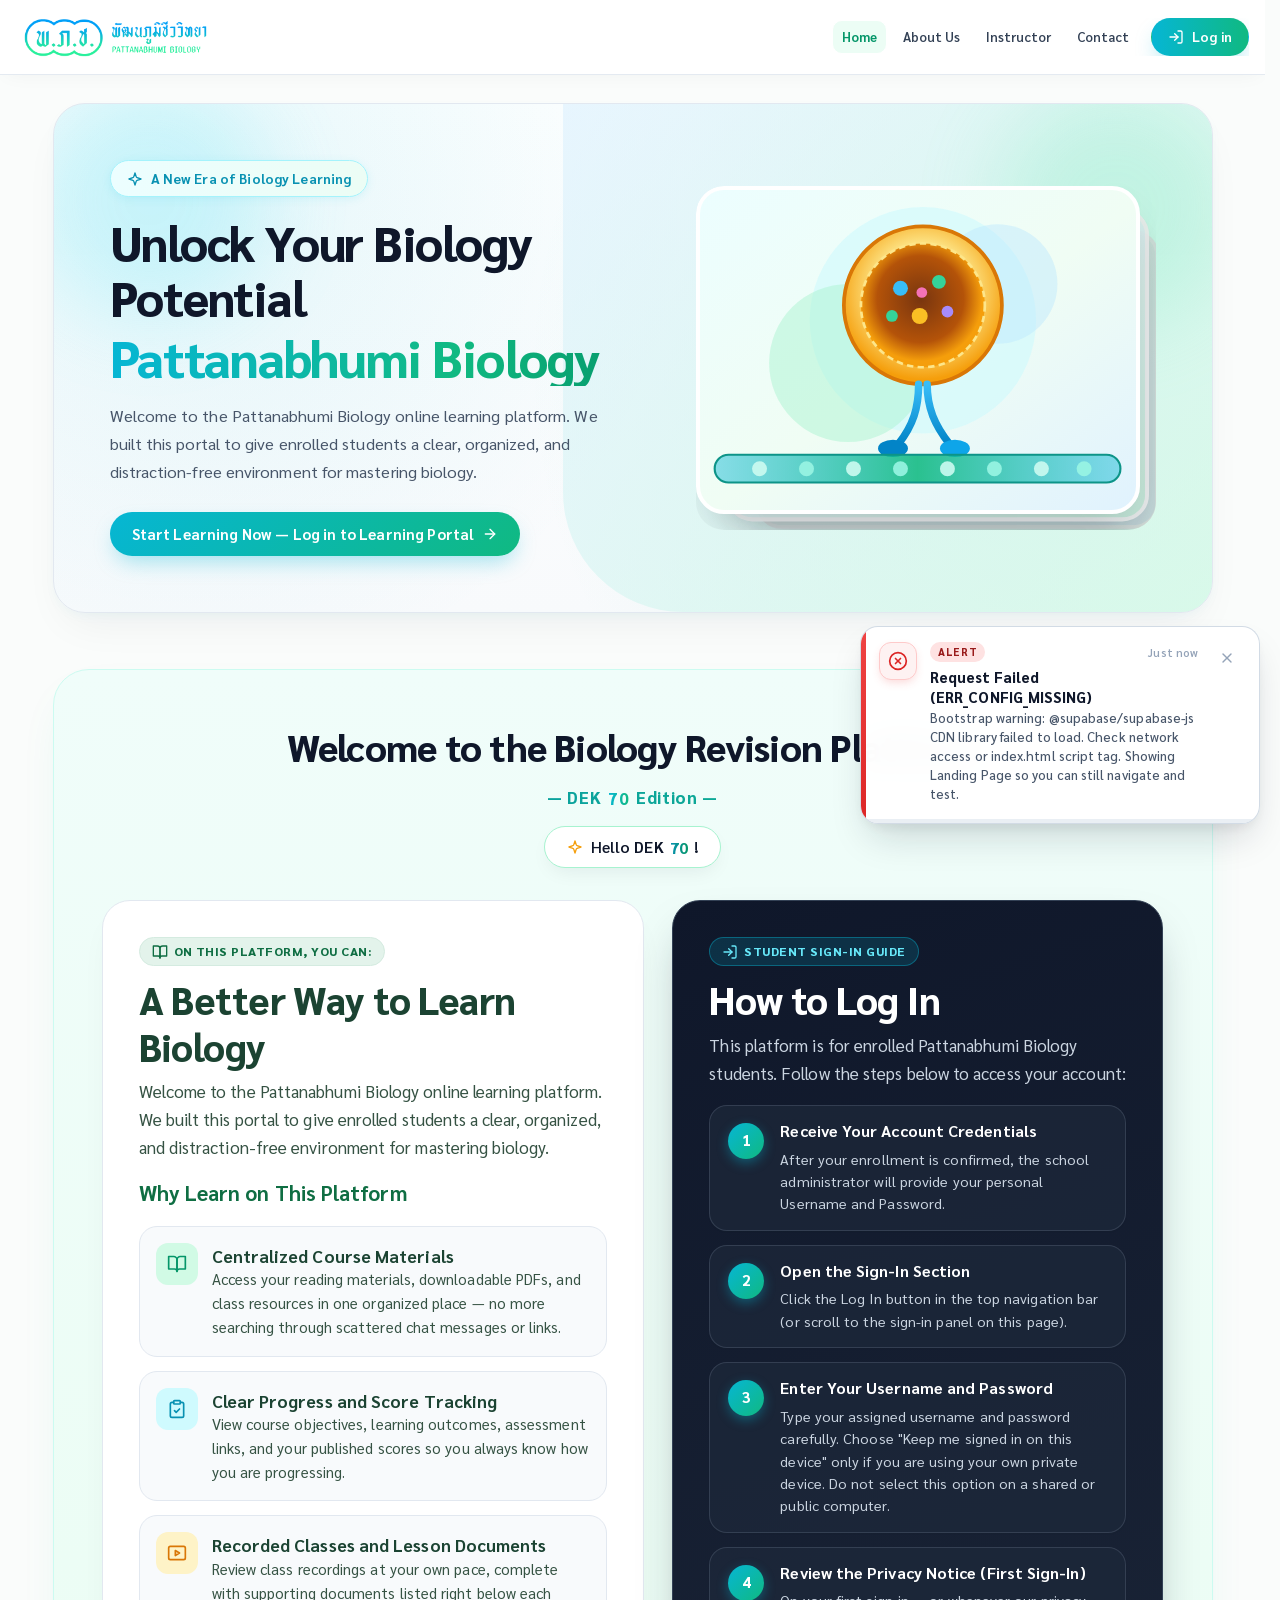
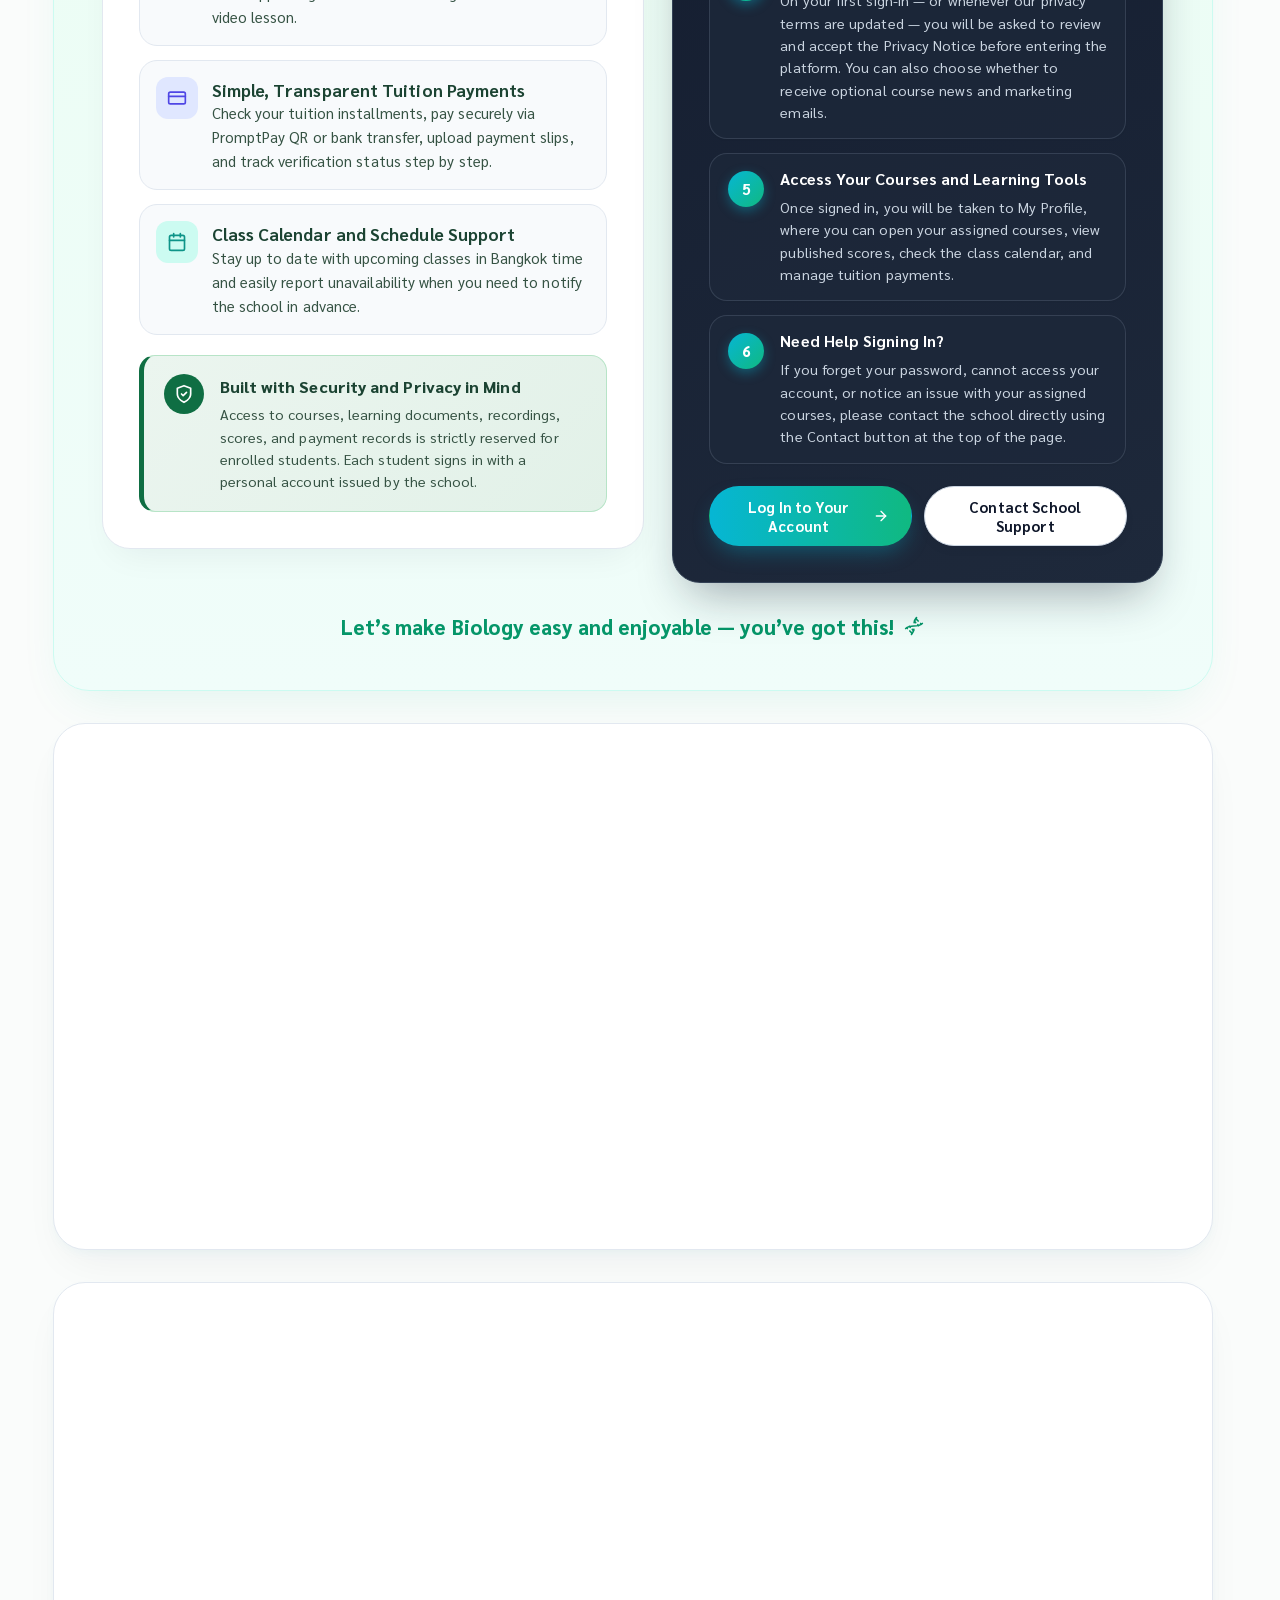
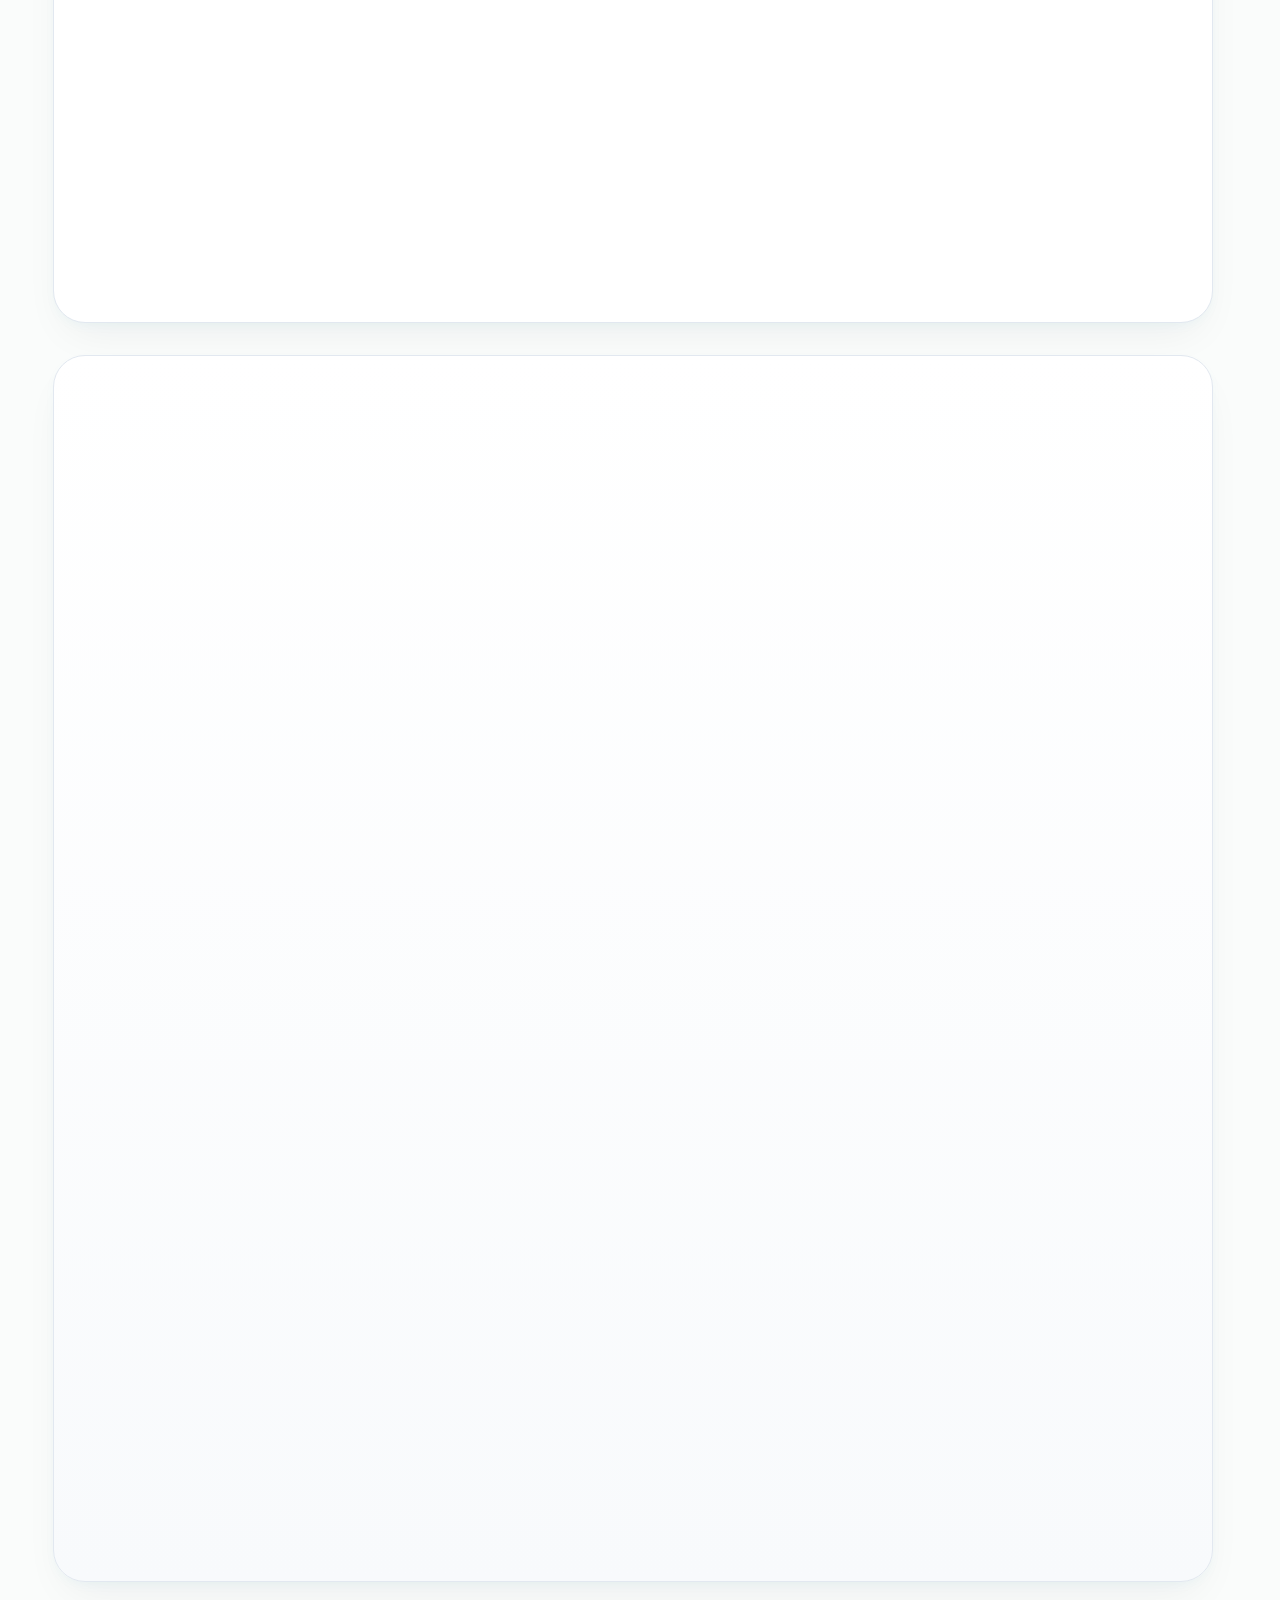
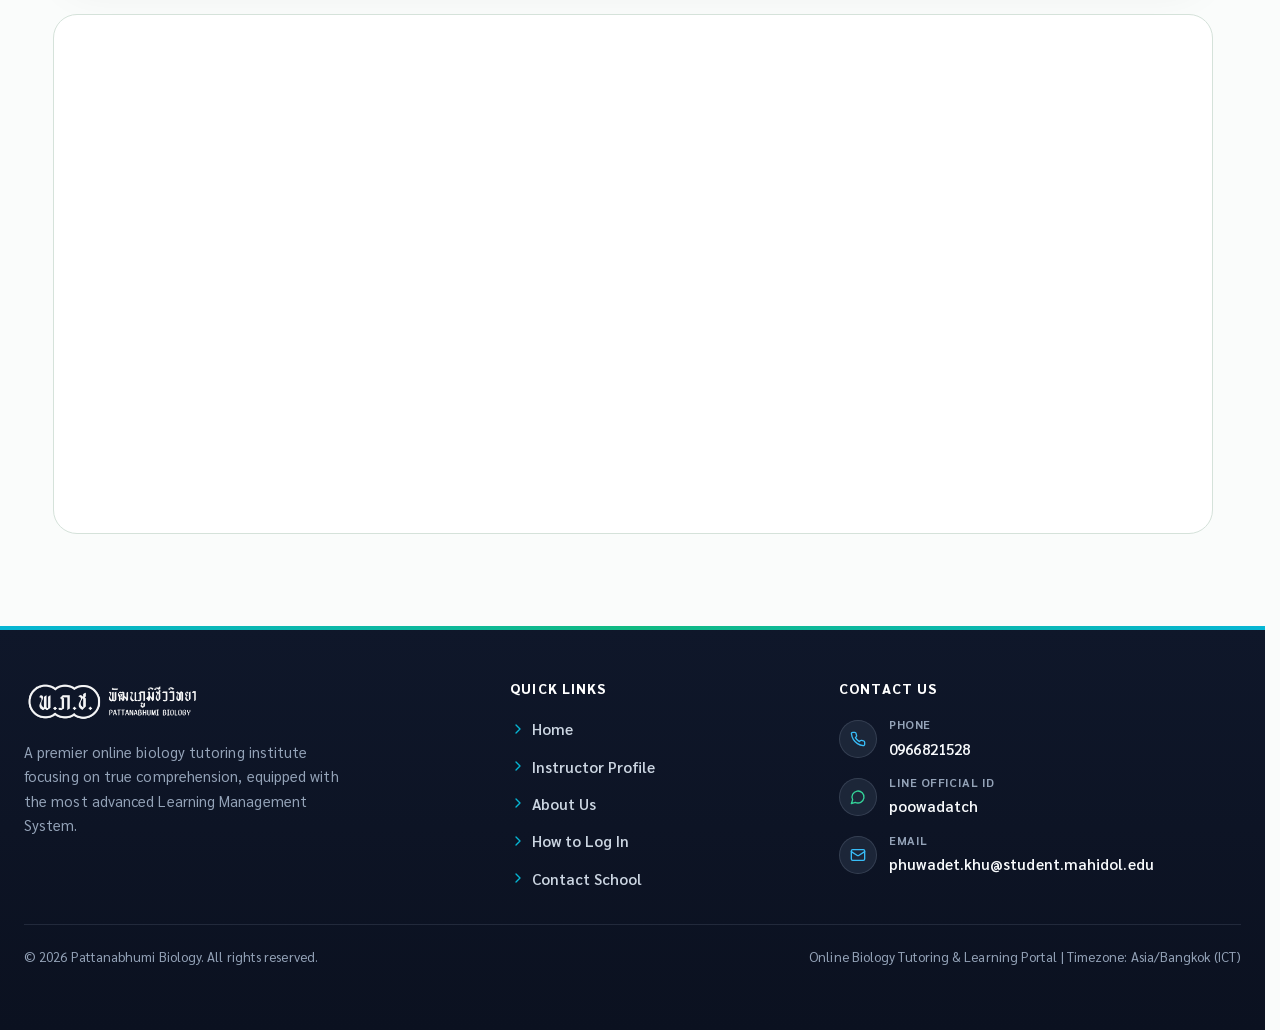
==== commit 7a8c8004: "Polish mobile My Profile action wrapping and full-width Analytics button in Exam Studio" ====
--- a/docs/index.html
+++ b/docs/index.html
@@ -8,7 +8,7 @@
     <meta http-equiv="Cache-Control" content="no-cache, no-store, must-revalidate" />
     <meta http-equiv="Pragma" content="no-cache" />
     <meta http-equiv="Expires" content="0" />
-    <meta name="pb-build-version" content="1b7fc910" />
+    <meta name="pb-build-version" content="b5530ebc" />
     <base target="_self" />
     <title>Pattanabhumi Biology — Learning Portal</title>
     <link rel="dns-prefetch" href="https://fonts.googleapis.com" />
@@ -19,7 +19,7 @@
       href="https://fonts.googleapis.com/css2?family=Sarabun:ital,wght@0,300;0,400;0,500;0,600;0,700;0,800;1,400&display=swap"
       rel="stylesheet"
     />
-    <link rel="stylesheet" href="css/styles.css?v=c3078fdd" />
+    <link rel="stylesheet" href="css/styles.css?v=a23d33ad" />
   </head>
   <body>
     <a class="skip-link" href="#main-content">Skip to main content</a>
@@ -12519,6 +12519,6 @@
     <script src="js/supabase-backend.js?v=d9675b37"></script>
     <script src="js/supabase-exams.js?v=b296f731"></script>
     <script src="js/api.js?v=afd08d1a"></script>
-    <script src="js/app.js?v=93774877"></script>
+    <script src="js/app.js?v=b0134c8a"></script>
   </body>
 </html>
--- a/docs/css/styles.css
+++ b/docs/css/styles.css
@@ -19758,12 +19758,33 @@
     flex-wrap: wrap;
     gap: 10px;
     flex-shrink: 0;
+    max-width: 100%;
   }
 
   @media (min-width: 960px) {
     .pb-profile-header-actions,
     .pb-settings-header-actions {
       flex-wrap: nowrap;
+    }
+  }
+
+  @media (max-width: 959px) {
+    .pb-header-actions-group,
+    .pb-profile-header-actions,
+    .pb-settings-header-actions,
+    .pb-pay-studio-actions {
+      flex: 1 1 100%;
+      width: 100%;
+      max-width: 100%;
+      justify-content: flex-start;
+      flex-wrap: wrap !important;
+    }
+
+    .pb-header-actions-group > .btn,
+    .pb-profile-header-actions > .btn,
+    .pb-settings-header-actions > .btn,
+    .pb-pay-studio-actions > .btn {
+      max-width: 100%;
     }
   }
 
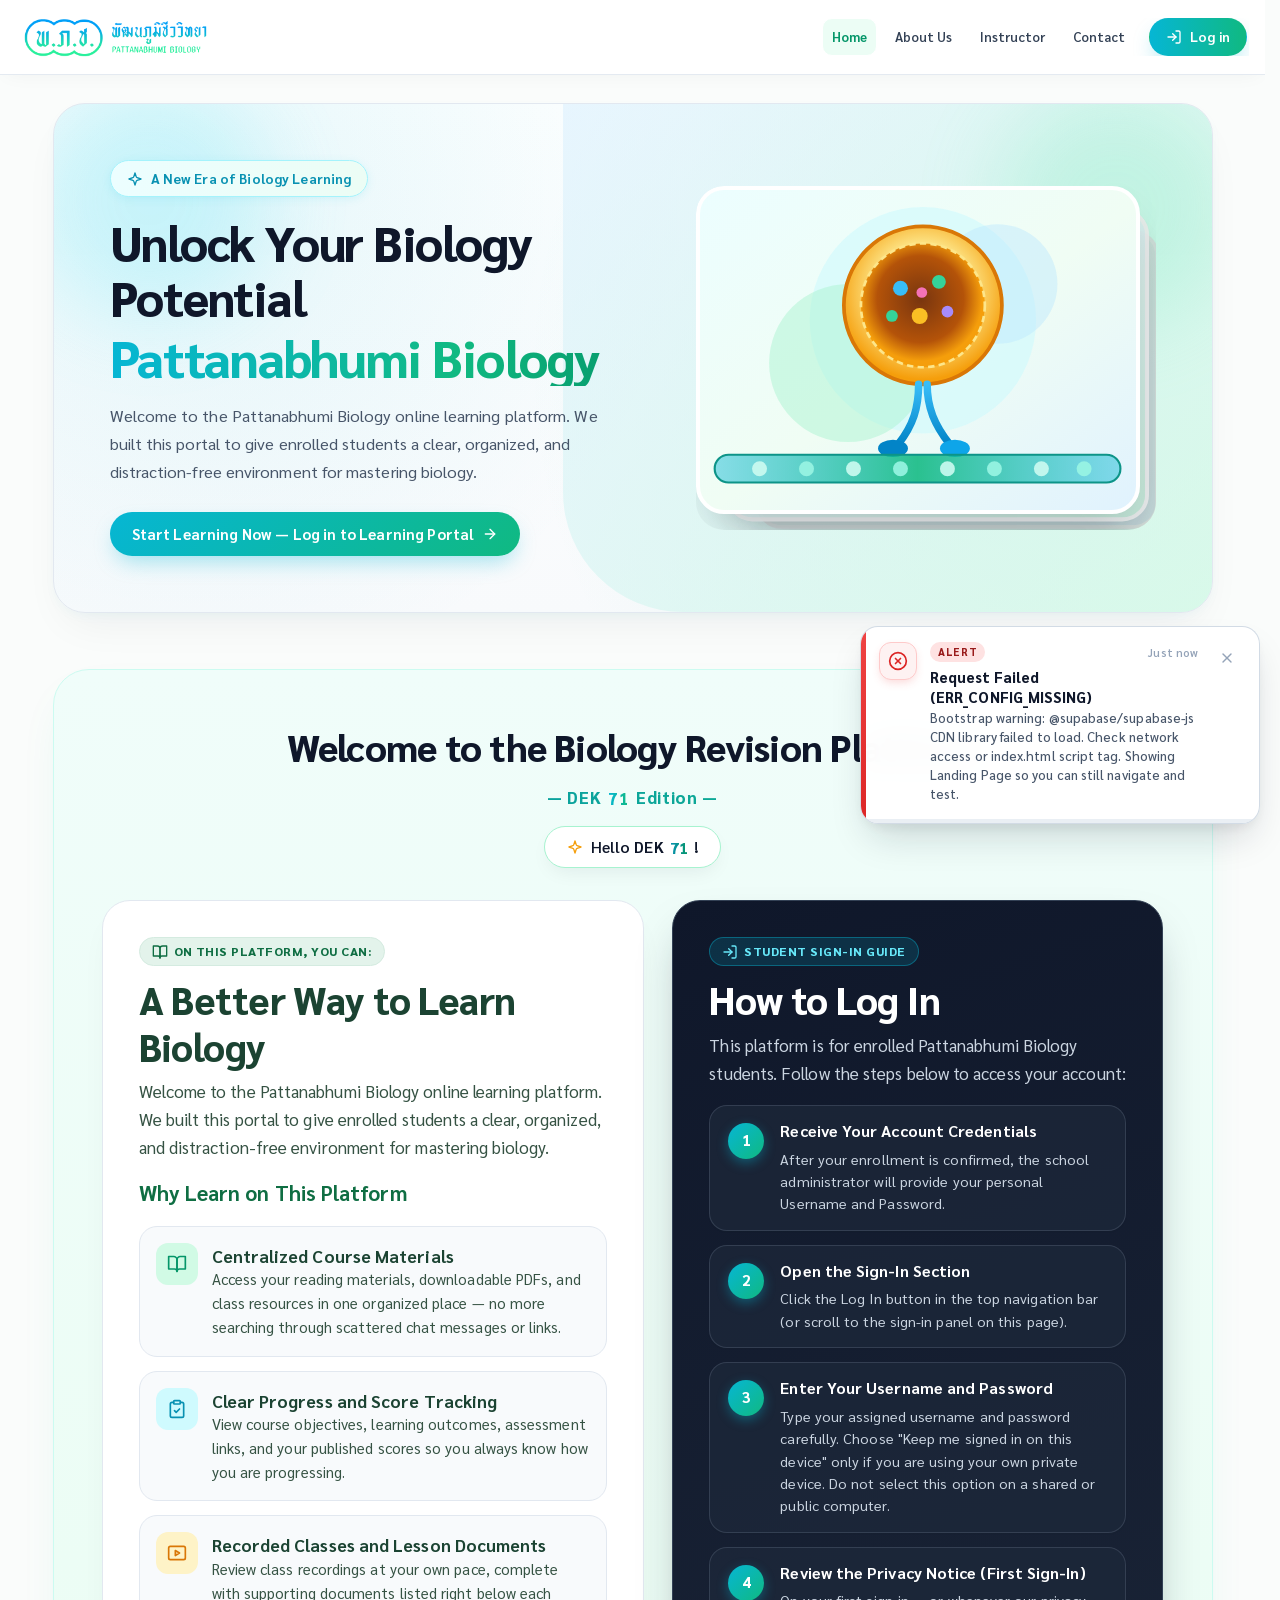
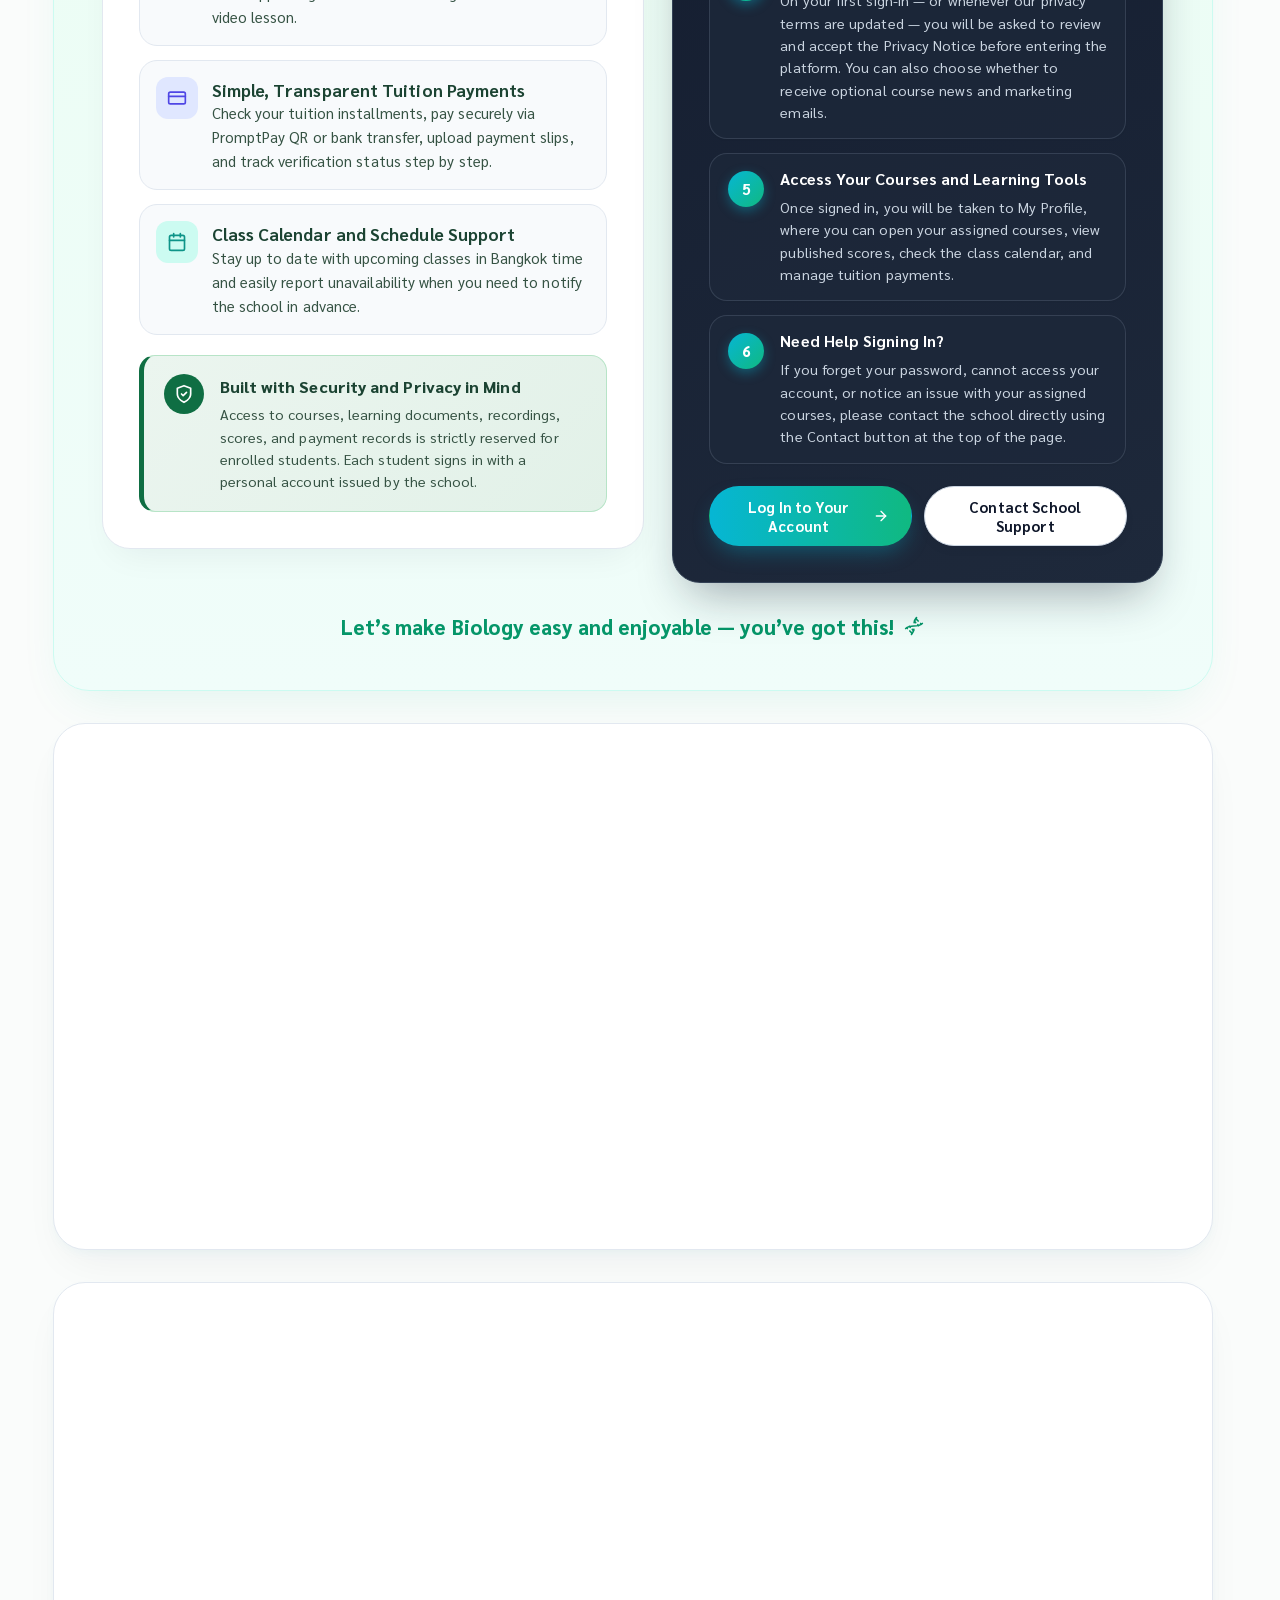
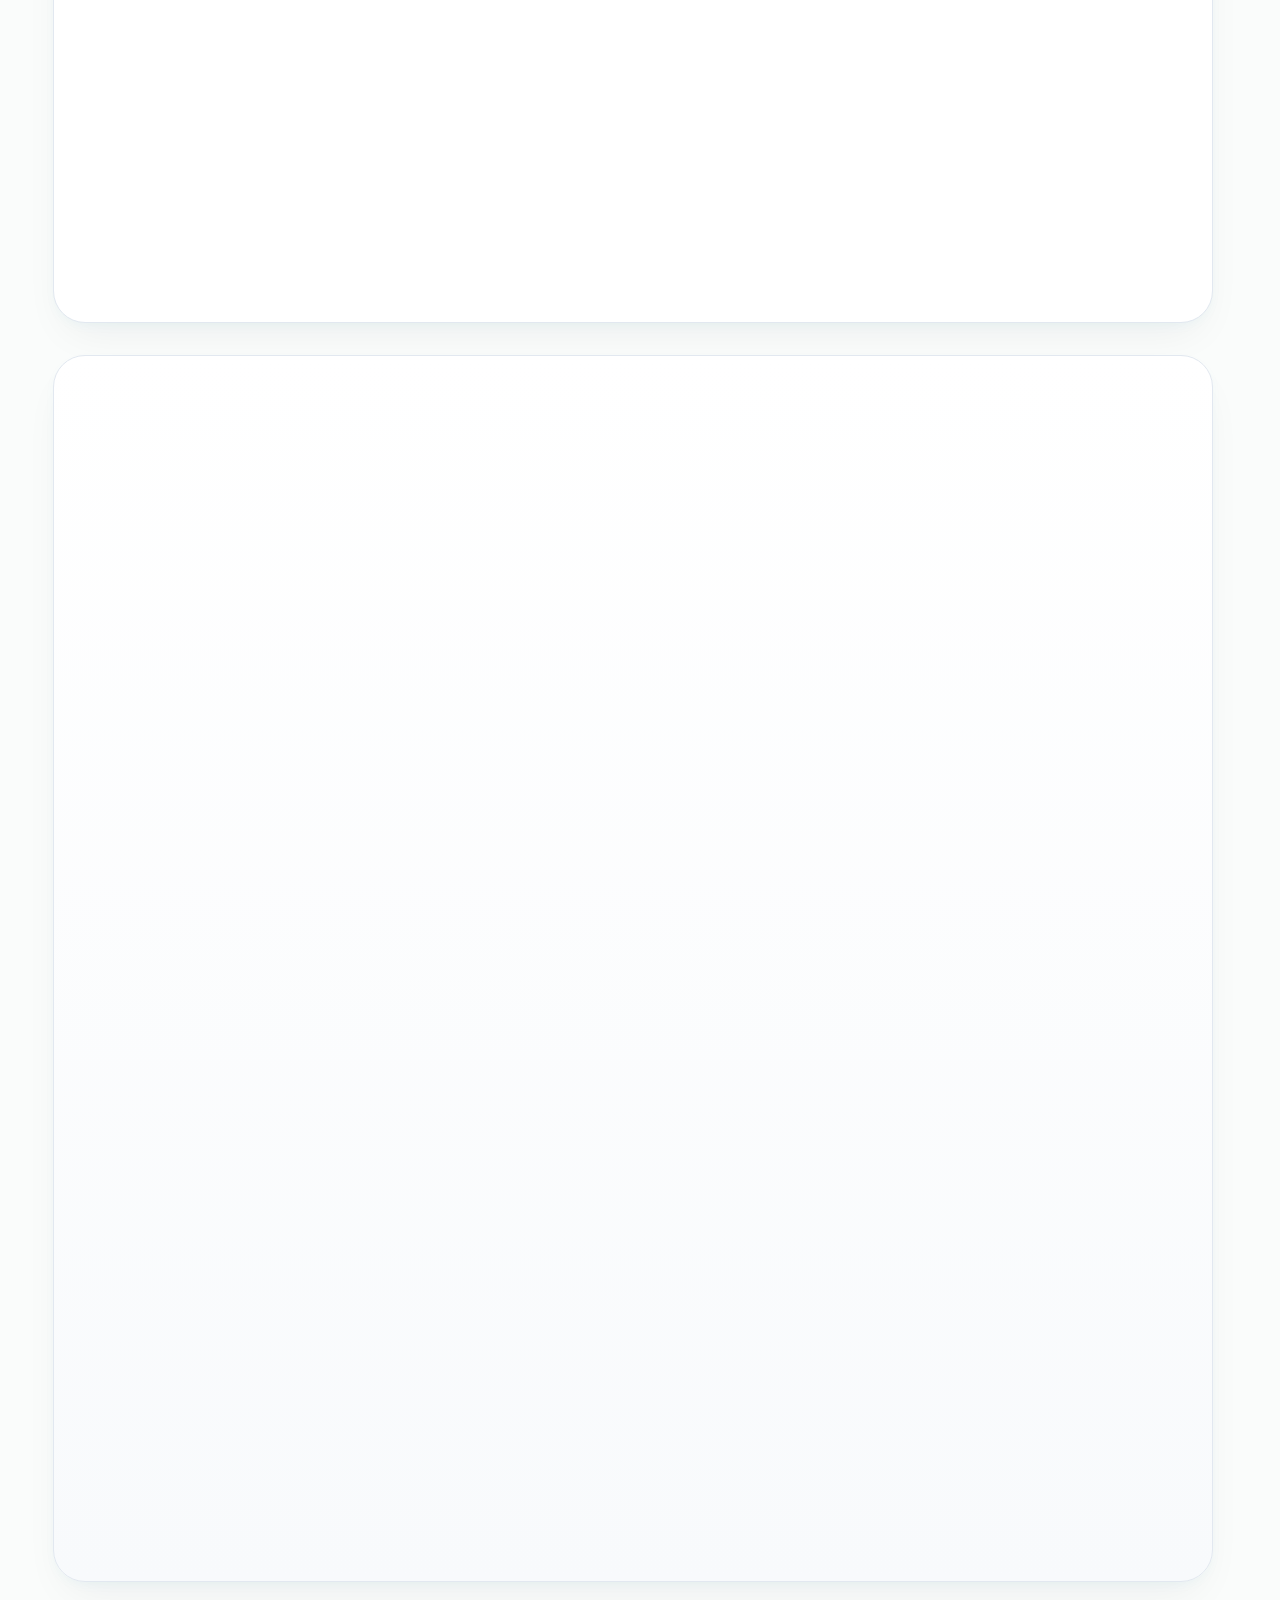
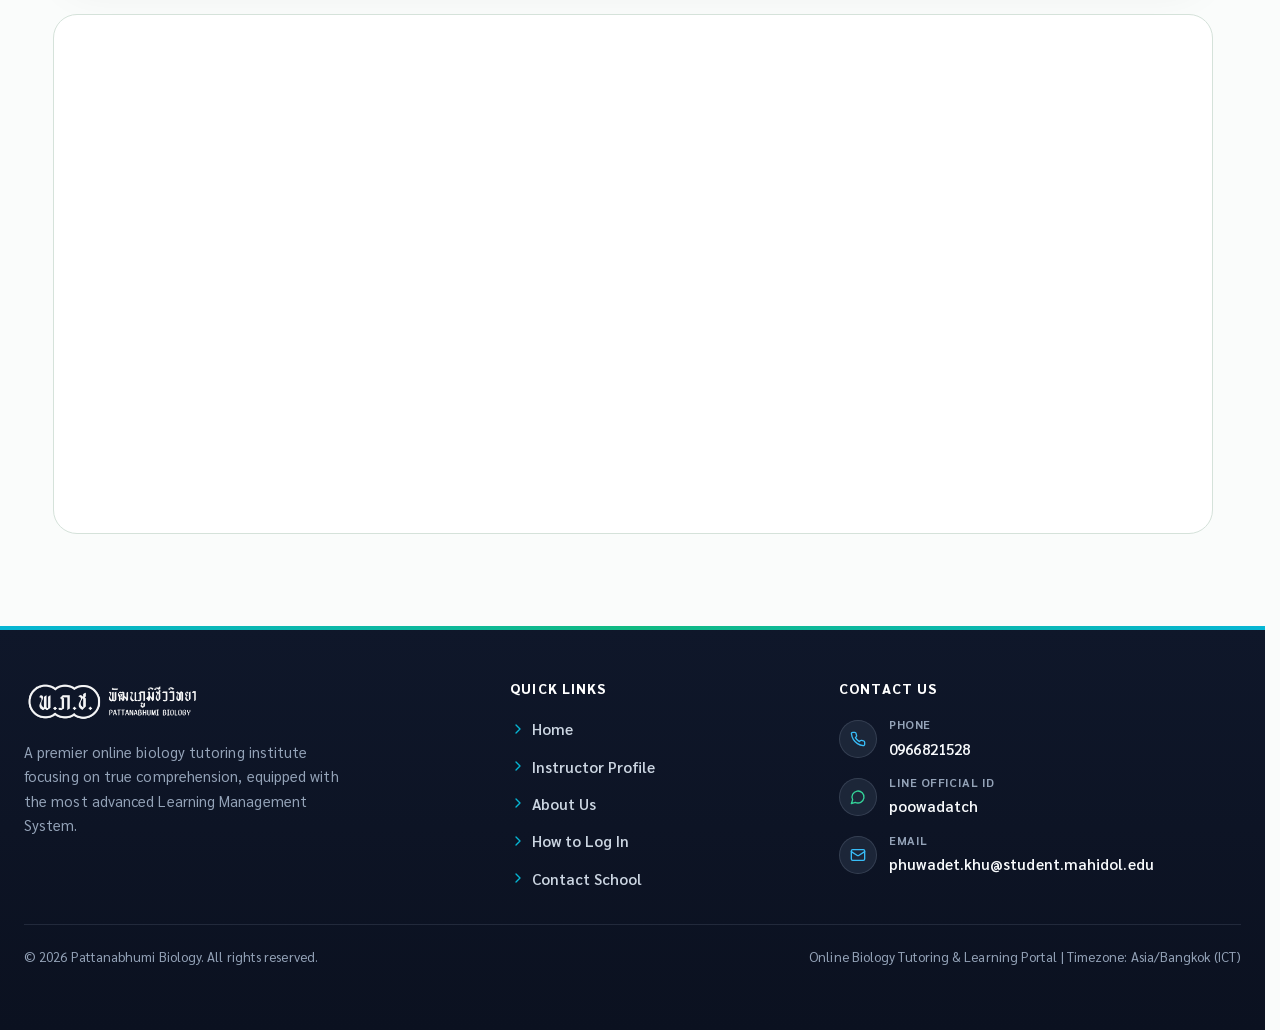
==== commit 914a4506: "Student Portal UX/UI overhaul: profile full-width grid, course cards, checkout stepper, calendar & m" ====
--- a/docs/index.html
+++ b/docs/index.html
@@ -8,7 +8,7 @@
     <meta http-equiv="Cache-Control" content="no-cache, no-store, must-revalidate" />
     <meta http-equiv="Pragma" content="no-cache" />
     <meta http-equiv="Expires" content="0" />
-    <meta name="pb-build-version" content="b5530ebc" />
+    <meta name="pb-build-version" content="2f032f9a" />
     <base target="_self" />
     <title>Pattanabhumi Biology — Learning Portal</title>
     <link rel="dns-prefetch" href="https://fonts.googleapis.com" />
@@ -19,7 +19,7 @@
       href="https://fonts.googleapis.com/css2?family=Sarabun:ital,wght@0,300;0,400;0,500;0,600;0,700;0,800;1,400&display=swap"
       rel="stylesheet"
     />
-    <link rel="stylesheet" href="css/styles.css?v=a23d33ad" />
+    <link rel="stylesheet" href="css/styles.css?v=cea85a12" />
   </head>
   <body>
     <a class="skip-link" href="#main-content">Skip to main content</a>
@@ -322,7 +322,7 @@
             class="mobile-nav-link hidden"
             id="nav-mobile-announcements"
           >
-            Announcements
+            Notices
           </button>
           <button
             type="button"
@@ -1668,8 +1668,8 @@
 
   <!-- Student & User School Announcements Inbox (#profile-announcements-card) -->
   <div class="card hidden" id="profile-announcements-card">
-    <div style="display: flex; align-items: center; justify-content: space-between; flex-wrap: wrap; gap: 10px; margin-bottom: 8px;">
-      <div>
+    <div class="pb-card-header-bar" style="margin-bottom: 10px;">
+      <div style="flex: 1 1 280px; min-width: 0;">
         <div style="display: flex; align-items: center; gap: 8px; flex-wrap: wrap;">
           <span class="badge badge-ok" id="profile-announcements-unread-badge">0 Unread Notices</span>
         </div>
@@ -1677,7 +1677,7 @@
           School Announcements &amp; Personal Updates
         </h2>
       </div>
-      <div style="display: flex; gap: 8px; flex-wrap: wrap;">
+      <div class="pb-header-actions-group">
         <button type="button" class="btn btn-outline btn-sm" id="btn-student-mark-all-ann-read">
           Mark All Read
         </button>
@@ -1697,9 +1697,9 @@
     </h2>
     <p
       id="profile-courses-summary-note"
-      style="margin: 0 0 12px 0; font-size: 0.93rem; color: var(--color-text-secondary);"
+      style="margin: 0 0 14px 0; font-size: 0.93rem; color: var(--color-text-secondary);"
     >
-      Courses assigned to your account appear below. Click <strong>Open Course Materials</strong> on any course to view learning objectives, reading materials, and class recordings.
+      Courses assigned to your account appear below. Click <strong>Open Course</strong> on any course to view learning objectives, reading materials, quizzes, and class recordings.
     </p>
     <div id="profile-enrolled-courses-list" class="student-course-grid">
       <div class="status-item">
@@ -2599,13 +2599,13 @@
         <div class="status-item" style="margin-bottom: 12px;">
           <div class="status-label">Administrator Review &amp; Support Contact</div>
           <p style="margin: 6px 0 0 0; font-size: 0.85rem; color: var(--color-text-secondary); line-height: 1.45;">
-            If you believe this detection occurred in error or due to assistive software, please contact Pattanabhumi Biology Support (<a href="mailto:biology@pattanabhumi.ac.th" id="link-exam-invalidated-contact-support" class="pb-exam-allow-copy">biology@pattanabhumi.ac.th</a>) and quote your Attempt Reference above.
+            If you believe this detection occurred in error or due to assistive software, please contact Pattanabhumi Biology Support (<a href="mailto:pattanabhumi.biology@gmail.com" id="link-exam-invalidated-contact-support" class="pb-exam-allow-copy">pattanabhumi.biology@gmail.com</a>) and quote your Attempt Reference above.
           </p>
         </div>
       </div>
 
       <div class="pb-modal-footer" style="display: flex; justify-content: flex-end; gap: 10px; flex-wrap: wrap; margin-top: 14px; padding-top: 12px; border-top: 1px solid var(--color-border);">
-        <a href="mailto:biology@pattanabhumi.ac.th" class="btn btn-outline btn-sm" id="btn-exam-invalidated-contact-admin">
+        <a href="mailto:pattanabhumi.biology@gmail.com" class="btn btn-outline btn-sm" id="btn-exam-invalidated-contact-admin">
           Contact Administrator
         </a>
         <button type="button" class="btn btn-primary btn-sm" id="btn-exam-invalidated-return-dashboard">
@@ -4292,8 +4292,8 @@
 
   <!-- Top Header & Bangkok Timezone / Privacy Guarantee Card -->
   <div class="card" id="calendar-controls-overview-card">
-    <div style="display: flex; align-items: flex-start; justify-content: space-between; flex-wrap: wrap; gap: 12px; margin-bottom: 12px;">
-      <div>
+    <div class="pb-card-header-bar" style="margin-bottom: 14px;">
+      <div style="flex: 1 1 320px; min-width: 0;">
         <div style="display: flex; align-items: center; gap: 8px; flex-wrap: wrap;">
           <span class="badge badge-ok">Class Schedule</span>
           <span class="badge badge-ok" id="calendar-timezone-badge">
@@ -4311,7 +4311,7 @@
           View your scheduled biology classes and school-wide academic dates in <strong>Bangkok Time (ICT)</strong>.
         </p>
       </div>
-      <div style="display: flex; gap: 8px; flex-wrap: wrap; align-items: center;">
+      <div class="pb-header-actions-group">
         <button
           type="button"
           class="btn btn-primary btn-sm"
@@ -4874,19 +4874,19 @@
 
   <!-- Step 14 Student Unavailability Reports & Email Delivery Status Card -->
   <div class="card" id="calendar-student-unavailability-card" style="margin-bottom: 18px;">
-    <div style="display: flex; align-items: flex-start; justify-content: space-between; flex-wrap: wrap; gap: 12px; margin-bottom: 12px;">
-      <div>
+    <div class="pb-card-header-bar" style="margin-bottom: 14px;">
+      <div style="flex: 1 1 320px; min-width: 0;">
         <div style="display: flex; align-items: center; gap: 8px; flex-wrap: wrap;">
           <span class="badge badge-ok">Absence &amp; Unavailability History</span>
         </div>
         <h2 style="margin: 8px 0 4px 0; font-size: 1.24rem; color: var(--color-brand-deep);">
-          My Submitted Unavailability Reports (<code id="student-unavail-total-count">0</code> recorded)
+          My Submitted Absence Reports (<code id="student-unavail-total-count">0</code> recorded)
         </h2>
         <p style="margin: 0; font-size: 0.9rem; color: var(--color-text-secondary);">
-          Need to miss an upcoming class session? Click <strong>Report Unavailability / Planned Absence</strong> to notify the school in advance.
+          Need to miss an upcoming class session? Click <strong>Report Absence</strong> to notify the school in advance.
         </p>
       </div>
-      <div style="display: flex; gap: 8px; flex-wrap: wrap;">
+      <div class="pb-header-actions-group">
         <button
           type="button"
           class="btn btn-primary btn-sm"
@@ -4894,7 +4894,7 @@
           aria-haspopup="dialog"
           aria-controls="modal-report-unavailability"
         >
-          + Report Unavailability
+          + Report Absence
         </button>
         <button
           type="button"
@@ -11047,35 +11047,37 @@
     >
       <div
         id="privacy-gate-document-text"
-        style="white-space: pre-line; margin-bottom: 12px; padding-bottom: 10px; border-bottom: 1px dashed var(--color-brand-border); color: var(--color-text-primary); font-weight: 500;"
+        style="white-space: pre-line; margin-bottom: 4px; color: var(--color-text-primary); font-weight: 500;"
       ></div>
-      <h3>1. Information We Collect to Support Your Learning</h3>
-      <p>
-        Pattanabhumi Biology collects your student profile (username, full name, and email address), course enrollments, assessment progress, tuition payment records, uploaded transfer slips, and class absence notices so we can deliver your biology courses, verify tuition payments, and keep your class schedule up to date.
-      </p>
-
-      <h3>2. How Your Information Is Stored</h3>
-      <p>
-        Your student records, uploaded course handouts, and payment slips are stored securely in the school’s private cloud storage and are accessible only to you and authorized school instructors and administrators.
-      </p>
-
-      <h3>3. Sign-In Sessions &amp; Browser Storage</h3>
-      <ul>
-        <li>
-          <strong>Standard Sign-In:</strong> When you sign in without checking "Remember me", your session stays active only while your browser tab is open.
-        </li>
-        <li>
-          <strong>"Remember Me" (Optional):</strong> If you check "Remember me", your browser securely saves your sign-in session for up to 7 days on this device so you do not have to sign in every time.
-        </li>
-        <li>
-          <strong>No Advertising or Tracking Cookies:</strong> This learning portal does not use advertising cookies or third-party trackers, and never stores your password or banking details in browser cookies.
-        </li>
-      </ul>
-
-      <h3>4. Students Under 20 &amp; Parent/Guardian Consent</h3>
-      <p>
-        If you are under 20 years of age, please review this notice together with your parent or legal guardian in accordance with school enrollment policies and the Thai Personal Data Protection Act (PDPA).
-      </p>
+      <div id="privacy-gate-static-fallback">
+        <h3>1. Information We Collect to Support Your Learning</h3>
+        <p>
+          Pattanabhumi Biology collects your student profile (username, full name, and email address), course enrollments, assessment progress, tuition payment records, uploaded transfer slips, and class absence notices so we can deliver your biology courses, verify tuition payments, and keep your class schedule up to date.
+        </p>
+
+        <h3>2. How Your Information Is Stored</h3>
+        <p>
+          Your student records, uploaded course handouts, and payment slips are stored securely in the school’s private cloud storage and are accessible only to you and authorized school instructors and administrators.
+        </p>
+
+        <h3>3. Sign-In Sessions &amp; Browser Storage</h3>
+        <ul>
+          <li>
+            <strong>Standard Sign-In:</strong> When you sign in without checking "Remember me", your session stays active only while your browser tab is open.
+          </li>
+          <li>
+            <strong>"Remember Me" (Optional):</strong> If you check "Remember me", your browser securely saves your sign-in session for up to 7 days on this device so you do not have to sign in every time.
+          </li>
+          <li>
+            <strong>No Advertising or Tracking Cookies:</strong> This learning portal does not use advertising cookies or third-party trackers, and never stores your password or banking details in browser cookies.
+          </li>
+        </ul>
+
+        <h3>4. Students Under 20 &amp; Parent/Guardian Consent</h3>
+        <p>
+          If you are under 20 years of age, please review this notice together with your parent or legal guardian in accordance with school enrollment policies and the Thai Personal Data Protection Act (PDPA).
+        </p>
+      </div>
     </div>
 
     <!-- Legal & Minor Review Callout Banner -->
@@ -11136,18 +11138,16 @@
         <p class="banner-text" id="privacy-gate-inline-alert-message"></p>
       </div>
 
-      <div
-        style="display: flex; align-items: center; justify-content: space-between; flex-wrap: wrap; gap: 12px; margin-top: 16px;"
-      >
-        <button type="submit" class="btn btn-primary" id="btn-privacy-ack-submit">
-          Acknowledge &amp; Continue to Portal
-        </button>
+      <div class="pb-modal-footer-actions-row" style="margin-top: 16px;">
         <button
           type="button"
           class="btn btn-outline"
           id="btn-privacy-decline-logout"
         >
           Decline &amp; Log Out
+        </button>
+        <button type="submit" class="btn btn-primary" id="btn-privacy-ack-submit">
+          Acknowledge &amp; Continue to Portal
         </button>
       </div>
     </form>
@@ -11553,14 +11553,14 @@
         <strong>How It Works:</strong> Your absence notice is saved to your student record and emailed automatically to your instructor and the school office.
       </div>
 
-      <div style="display: flex; align-items: center; justify-content: space-between; flex-wrap: wrap; gap: 10px;">
-        <div style="display: flex; gap: 10px; align-items: center; flex-wrap: wrap;">
+      <div class="pb-modal-footer-actions-row is-space-between">
+        <div class="pb-modal-footer-primary-group">
           <button type="submit" class="btn btn-primary" id="btn-unavail-submit">
-            Submit Unavailability Report
+            Submit Absence Report
           </button>
           <button
             type="button"
-            class="btn btn-secondary btn-sm"
+            class="btn btn-secondary"
             id="btn-unavail-reset-new-form"
             title="Clears the form and generates a new idempotency key seed so you can submit a distinct request"
           >
@@ -11686,7 +11686,7 @@
       <div class="status-item" style="margin-bottom: 12px;">
         <div class="status-label">Preserved Account &amp; Financial Records</div>
         <p style="margin: 6px 0 0 0; font-size: 0.84rem; color: var(--color-text-secondary); line-height: 1.45;">
-          Your account record, course enrollments, tuition payments, receipts, published scores, and submitted examination answers are preserved. Please contact <a href="mailto:biology@pattanabhumi.ac.th" id="integrity-locked-support-email" class="pb-exam-allow-copy">biology@pattanabhumi.ac.th</a> for administrator review.
+          Your account record, course enrollments, tuition payments, receipts, published scores, and submitted examination answers are preserved. Please contact <a href="mailto:pattanabhumi.biology@gmail.com" id="integrity-locked-support-email" class="pb-exam-allow-copy">pattanabhumi.biology@gmail.com</a> for administrator review.
         </p>
       </div>
     </div>
@@ -11984,7 +11984,7 @@
           The examination timer continues during these temporary pauses.
         </p>
         <p id="exam-inst-integrity-support-text" class="pb-inst-integrity-support">
-          Copying your own typed responses or support contact details (<span id="exam-integrity-support-contact" class="pb-exam-allow-copy">biology@pattanabhumi.ac.th</span>) is always permitted.
+          Copying your own typed responses or support contact details (<span id="exam-integrity-support-contact" class="pb-exam-allow-copy">pattanabhumi.biology@gmail.com</span>) is always permitted.
         </p>
         <div id="exam-inst-integrity-ack-wrap" class="pb-inst-integrity-ack-wrap">
           <label for="chk-exam-inst-integrity-ack" class="pb-inst-integrity-ack-label">
@@ -12519,6 +12519,6 @@
     <script src="js/supabase-backend.js?v=d9675b37"></script>
     <script src="js/supabase-exams.js?v=b296f731"></script>
     <script src="js/api.js?v=afd08d1a"></script>
-    <script src="js/app.js?v=b0134c8a"></script>
+    <script src="js/app.js?v=7d776c62"></script>
   </body>
 </html>
--- a/docs/css/styles.css
+++ b/docs/css/styles.css
@@ -7248,7 +7248,7 @@
     }
   }
 
-  /* Side-by-Side Arrangement for My Profile Cards on Desktop & iPad (900px+) */
+  /* Full-Width Clean Grid Arrangement for My Profile Cards on Desktop & iPad (900px+) */
   @media (min-width: 900px) {
     #view-profile:not(.hidden) {
       display: grid !important;
@@ -7258,19 +7258,16 @@
     }
     #view-profile > #profile-inpage-toc-bar,
     #view-profile > #profile-overview-card,
+    #view-profile > #profile-admin-quick-links-card,
+    #view-profile > #profile-announcements-card,
+    #view-profile > #profile-assigned-courses-card,
     #view-profile > #profile-published-scores-card {
       grid-column: 1 / -1;
       margin-bottom: 0 !important;
     }
     #view-profile > #profile-marketing-card {
-      grid-column: 1 / 6;
+      grid-column: 1 / -1;
       margin-bottom: 0 !important;
-      height: 100%;
-    }
-    #view-profile > #profile-assigned-courses-card {
-      grid-column: 6 / -1;
-      margin-bottom: 0 !important;
-      height: 100%;
     }
   }
 
@@ -19996,3 +19993,263 @@
   .card + .card {
     margin-top: 0;
   }
+
+  /* ==========================================================================
+     STUDENT PORTAL UX/UI POLISH PASS (PROFILE, COURSES, PAYMENTS, CALENDAR, MODALS)
+     ========================================================================== */
+  /* 1. Desktop Header Comfort & No Right-Edge Logout Clipping */
+  @media (min-width: 901px) {
+    .site-header .header-inner {
+      max-width: 100%;
+      box-sizing: border-box;
+    }
+    .site-header .desktop-nav {
+      gap: 8px !important;
+      padding-right: 2px;
+    }
+    .site-header .desktop-nav .nav-link,
+    .site-header .desktop-nav .btn-sm {
+      min-height: 38px !important;
+    }
+    .site-header .desktop-nav #btn-header-logout {
+      margin-left: 10px !important;
+    }
+  }
+
+  /* 2. Contact Page Desktop Email Wrapping & Mobile Device Advisory Alignment */
+  .pb-contact-handle-box {
+    min-height: 68px;
+  }
+  .pb-contact-handle-value {
+    font-size: 0.78rem;
+    overflow-wrap: break-word;
+    word-break: normal;
+  }
+  .pb-contact-copy-btn {
+    padding: 5px 9px !important;
+  }
+  @media (max-width: 560px) {
+    .btn.pb-mobile-device-dismiss-btn {
+      width: 100%;
+      justify-content: center;
+    }
+  }
+
+  /* 3. Student Enrolled Course Cards — Clean Single Border & Unified Stat Pills */
+  .student-course-card {
+    border: 1.5px solid #E2E8F0 !important;
+    box-shadow: 0 10px 26px -14px rgba(15, 23, 42, 0.1) !important;
+    cursor: pointer;
+  }
+  .student-course-card:hover {
+    border-color: #99F6E4 !important;
+    box-shadow: 0 18px 34px -14px rgba(6, 182, 212, 0.18) !important;
+  }
+  .pb-course-card-stat-pill {
+    background: #F8FAFC !important;
+    border: 1px solid #E2E8F0 !important;
+  }
+
+  /* 4. Course Detail Exam Filter Bar Alignment & Mobile Bottom Safe Space */
+  .pb-exam-catalog-filter-bar {
+    align-items: end !important;
+  }
+  .pb-exam-filter-actions-col {
+    display: flex !important;
+    align-items: center !important;
+    gap: 8px !important;
+  }
+  #btn-student-exam-apply-filter,
+  #btn-student-exam-clear-filter {
+    min-height: 42px !important;
+  }
+  @media (max-width: 680px) {
+    .pb-exam-mode-tab {
+      justify-content: flex-start !important;
+      text-align: left !important;
+      align-items: center !important;
+      line-height: 1.25 !important;
+      padding: 8px 10px !important;
+    }
+    .pb-exam-mode-tab .pb-cat-dot {
+      flex-shrink: 0 !important;
+      margin-top: 0 !important;
+    }
+    .pb-exam-filter-actions-col {
+      width: 100% !important;
+      gap: 10px !important;
+    }
+    #btn-student-exam-apply-filter,
+    #btn-student-exam-clear-filter {
+      flex: 1 1 0 !important;
+      justify-content: center !important;
+    }
+    .main-container {
+      padding-bottom: 84px !important;
+    }
+  }
+
+  /* 5. Student Payments — Equal KPI Heights, Header Row, Non-Jammed Stepper & Mobile Tabs */
+  .pb-pay-kpi-card {
+    height: 100%;
+    align-items: flex-start;
+  }
+  .pb-pay-card-header-row {
+    display: flex;
+    align-items: flex-start;
+    justify-content: space-between;
+    flex-wrap: wrap;
+    gap: 12px 16px;
+    margin-bottom: 14px;
+  }
+  .pb-pay-card-header-row > div:first-child {
+    flex: 1 1 260px;
+    min-width: 0;
+  }
+  .pb-pay-card-header-row > .btn {
+    flex-shrink: 0;
+  }
+  #student-payment-stepper.payment-stepper {
+    gap: 8px !important;
+  }
+  #student-payment-stepper.payment-stepper > li:not(:last-child)::after {
+    top: 48px !important;
+    bottom: -12px !important;
+  }
+  @media (max-width: 767px) {
+    #student-payment-stepper.payment-stepper {
+      display: flex !important;
+      flex-direction: row !important;
+      overflow-x: auto !important;
+      overflow-y: hidden !important;
+      gap: 8px !important;
+      padding: 4px 2px 8px 2px !important;
+      scrollbar-width: none !important;
+      -webkit-overflow-scrolling: touch;
+    }
+    #student-payment-stepper.payment-stepper::-webkit-scrollbar {
+      display: none !important;
+    }
+    #student-payment-stepper.payment-stepper > li {
+      flex: 0 0 auto !important;
+      min-width: 108px !important;
+    }
+    #student-payment-stepper.payment-stepper > li:not(:last-child)::after {
+      display: none !important;
+    }
+    #student-payment-stepper .payment-stepper-step {
+      padding: 8px 10px !important;
+      min-height: 54px !important;
+      gap: 4px !important;
+      border: 1px solid #E2E8F0 !important;
+      background: #F8FAFC !important;
+    }
+    #student-payment-stepper .payment-stepper-step.is-active {
+      background: #FFFFFF !important;
+      border-color: #38BDF8 !important;
+    }
+    #student-payment-stepper .payment-stepper-title {
+      font-size: 0.72rem !important;
+      white-space: nowrap !important;
+      overflow: visible !important;
+      text-overflow: clip !important;
+    }
+    .pb-pay-subview-tabs {
+      flex-direction: column !important;
+      align-items: stretch !important;
+      gap: 6px !important;
+    }
+    .pb-pay-subview-tab {
+      width: 100% !important;
+      justify-content: flex-start !important;
+      min-height: 40px !important;
+      padding: 8px 14px !important;
+    }
+    .data-table td[colspan],
+    .pb-scores-table td[colspan] {
+      white-space: normal !important;
+      word-break: break-word !important;
+      overflow-wrap: break-word !important;
+    }
+  }
+
+  /* 6. Student Class Calendar — Compact Empty Pill, Soft Overflow Borders & Mobile Touch Targets */
+  #calendar-empty-state .badge,
+  .calendar-empty-state .badge {
+    display: inline-flex !important;
+    width: auto !important;
+    max-width: 100% !important;
+  }
+  .calendar-day-cell.is-outside-month {
+    border-color: #E2E8F0 !important;
+    outline: none !important;
+  }
+  .unavail-policy-callout {
+    border: 1.5px solid #FDE68A !important;
+    border-left: 1.5px solid #FDE68A !important;
+    box-shadow: inset 3.5px 0 0 0 #D97706 !important;
+    border-radius: 12px !important;
+    overflow: hidden;
+  }
+  @media (max-width: 767px) {
+    #btn-calendar-open-unavailability-modal,
+    #btn-calendar-refresh,
+    #btn-student-unavail-open-modal-secondary,
+    #btn-student-unavail-refresh {
+      min-height: 38px !important;
+    }
+    .pb-gcal-appbar .btn,
+    .pb-gcal-appbar button,
+    .pb-cal-view-switch-btn {
+      min-height: 36px !important;
+      min-width: 36px !important;
+    }
+    .pb-gcal-appbar-left {
+      gap: 8px !important;
+    }
+  }
+
+  /* 7. Modals — Crisp Footer Alignment, Single-Scroll Mobile Dialog & Unblocked Exam Close */
+  .pb-modal-footer-actions-row {
+    display: flex;
+    align-items: center;
+    justify-content: flex-end;
+    flex-wrap: wrap;
+    gap: 12px;
+  }
+  .pb-modal-footer-actions-row.is-space-between {
+    justify-content: space-between;
+  }
+  .pb-modal-footer-primary-group {
+    display: flex;
+    align-items: center;
+    flex-wrap: wrap;
+    gap: 10px;
+  }
+  .pb-modal-footer-actions-row .btn {
+    min-height: 44px;
+  }
+  #btn-exam-inst-header-close {
+    position: relative;
+    z-index: 30;
+  }
+  @media (max-width: 640px) {
+    #modal-privacy-gate-dialog,
+    #modal-report-unavailability-dialog,
+    #modal-student-exam-instructions-dialog {
+      max-height: calc(100dvh - 24px) !important;
+      overflow-y: auto !important;
+      -webkit-overflow-scrolling: touch;
+    }
+    .pb-modal-footer-actions-row,
+    .pb-modal-footer-primary-group {
+      flex-direction: column;
+      align-items: stretch;
+      width: 100%;
+    }
+    .pb-modal-footer-actions-row .btn,
+    .pb-modal-footer-primary-group .btn {
+      width: 100% !important;
+      justify-content: center !important;
+    }
+  }
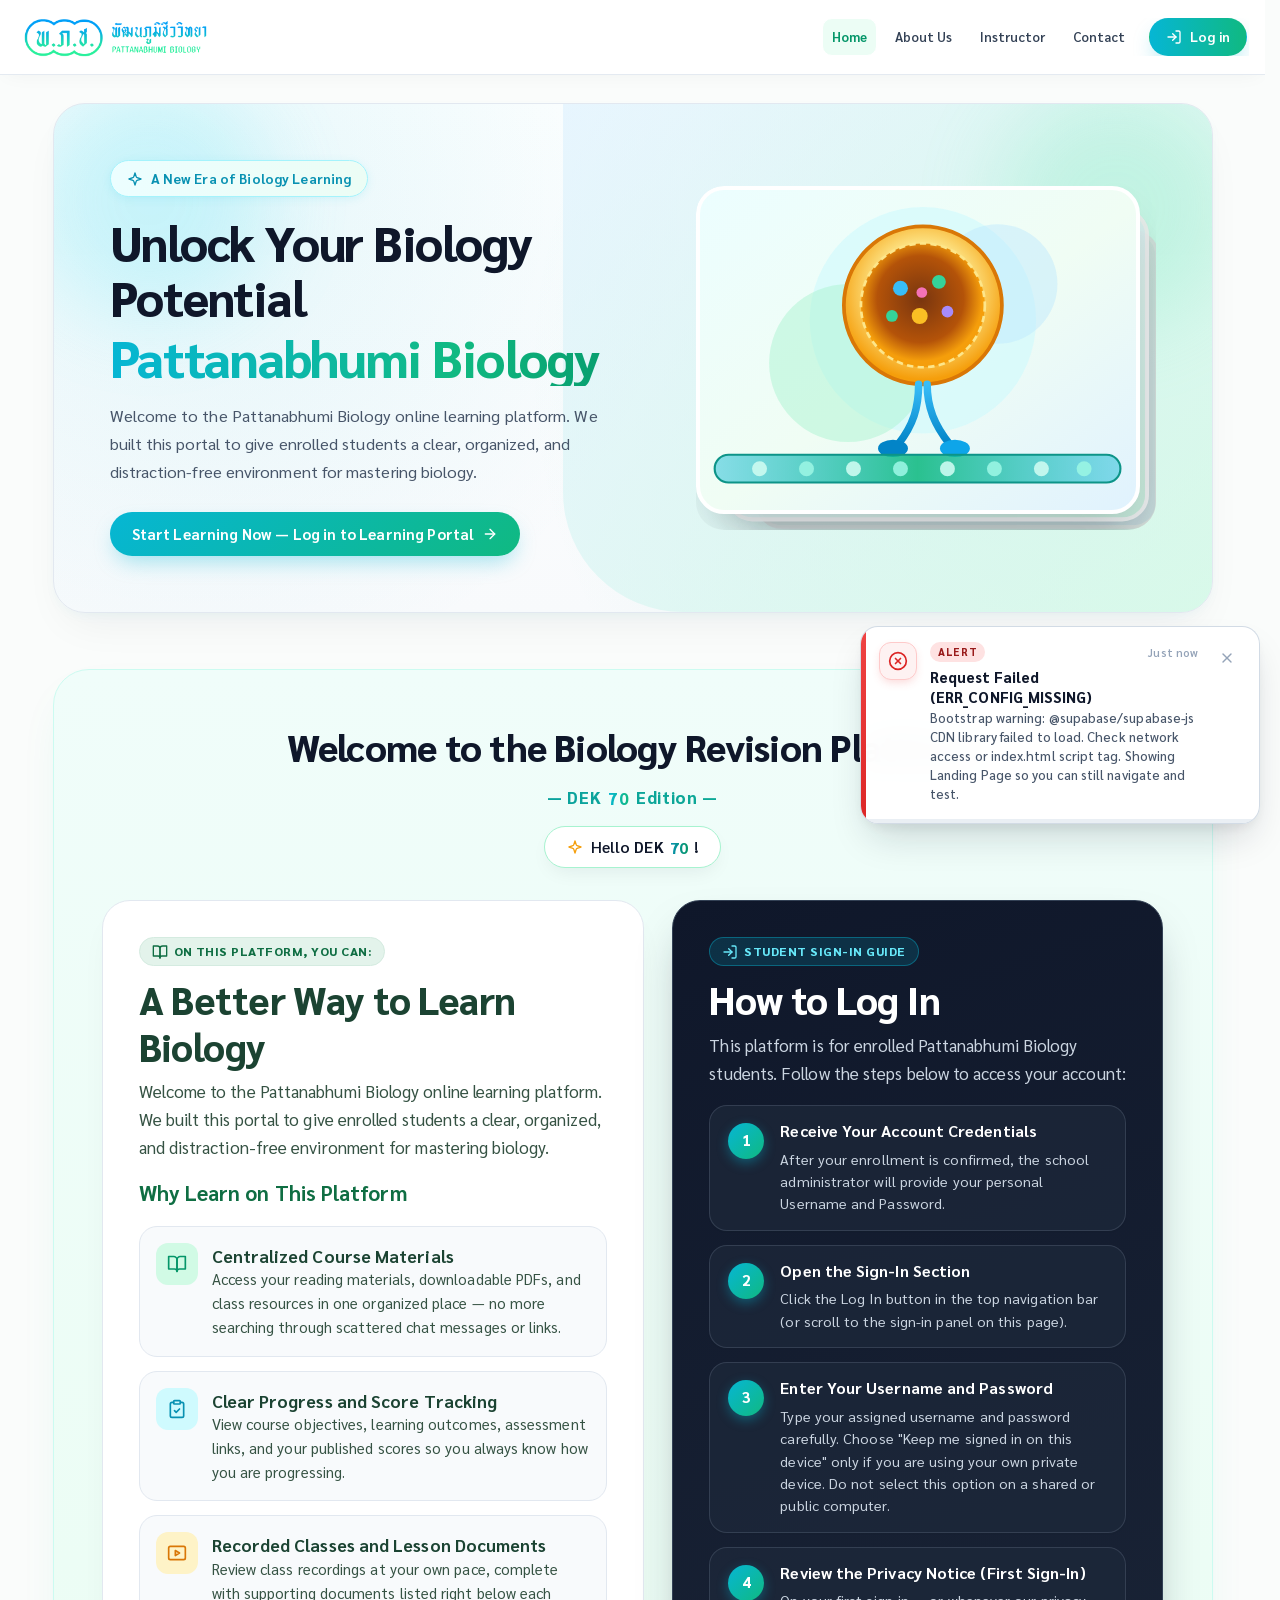
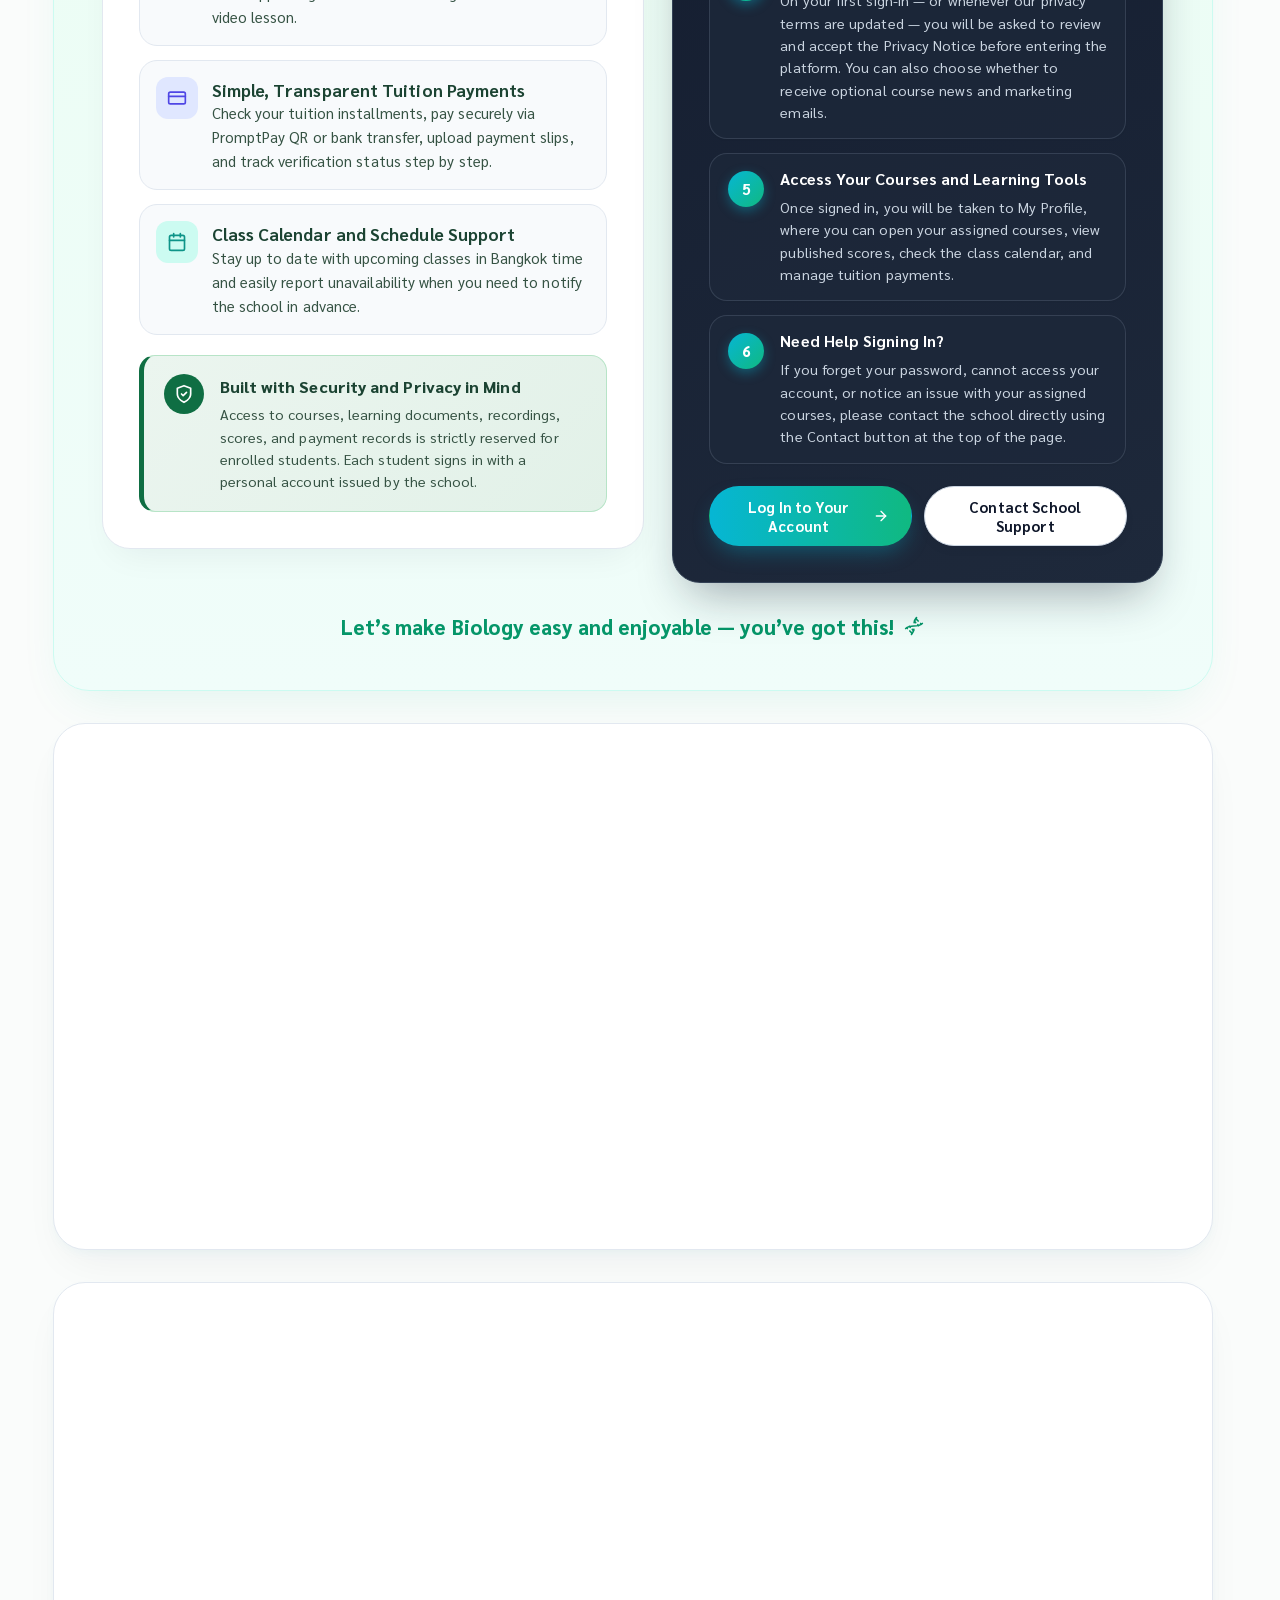
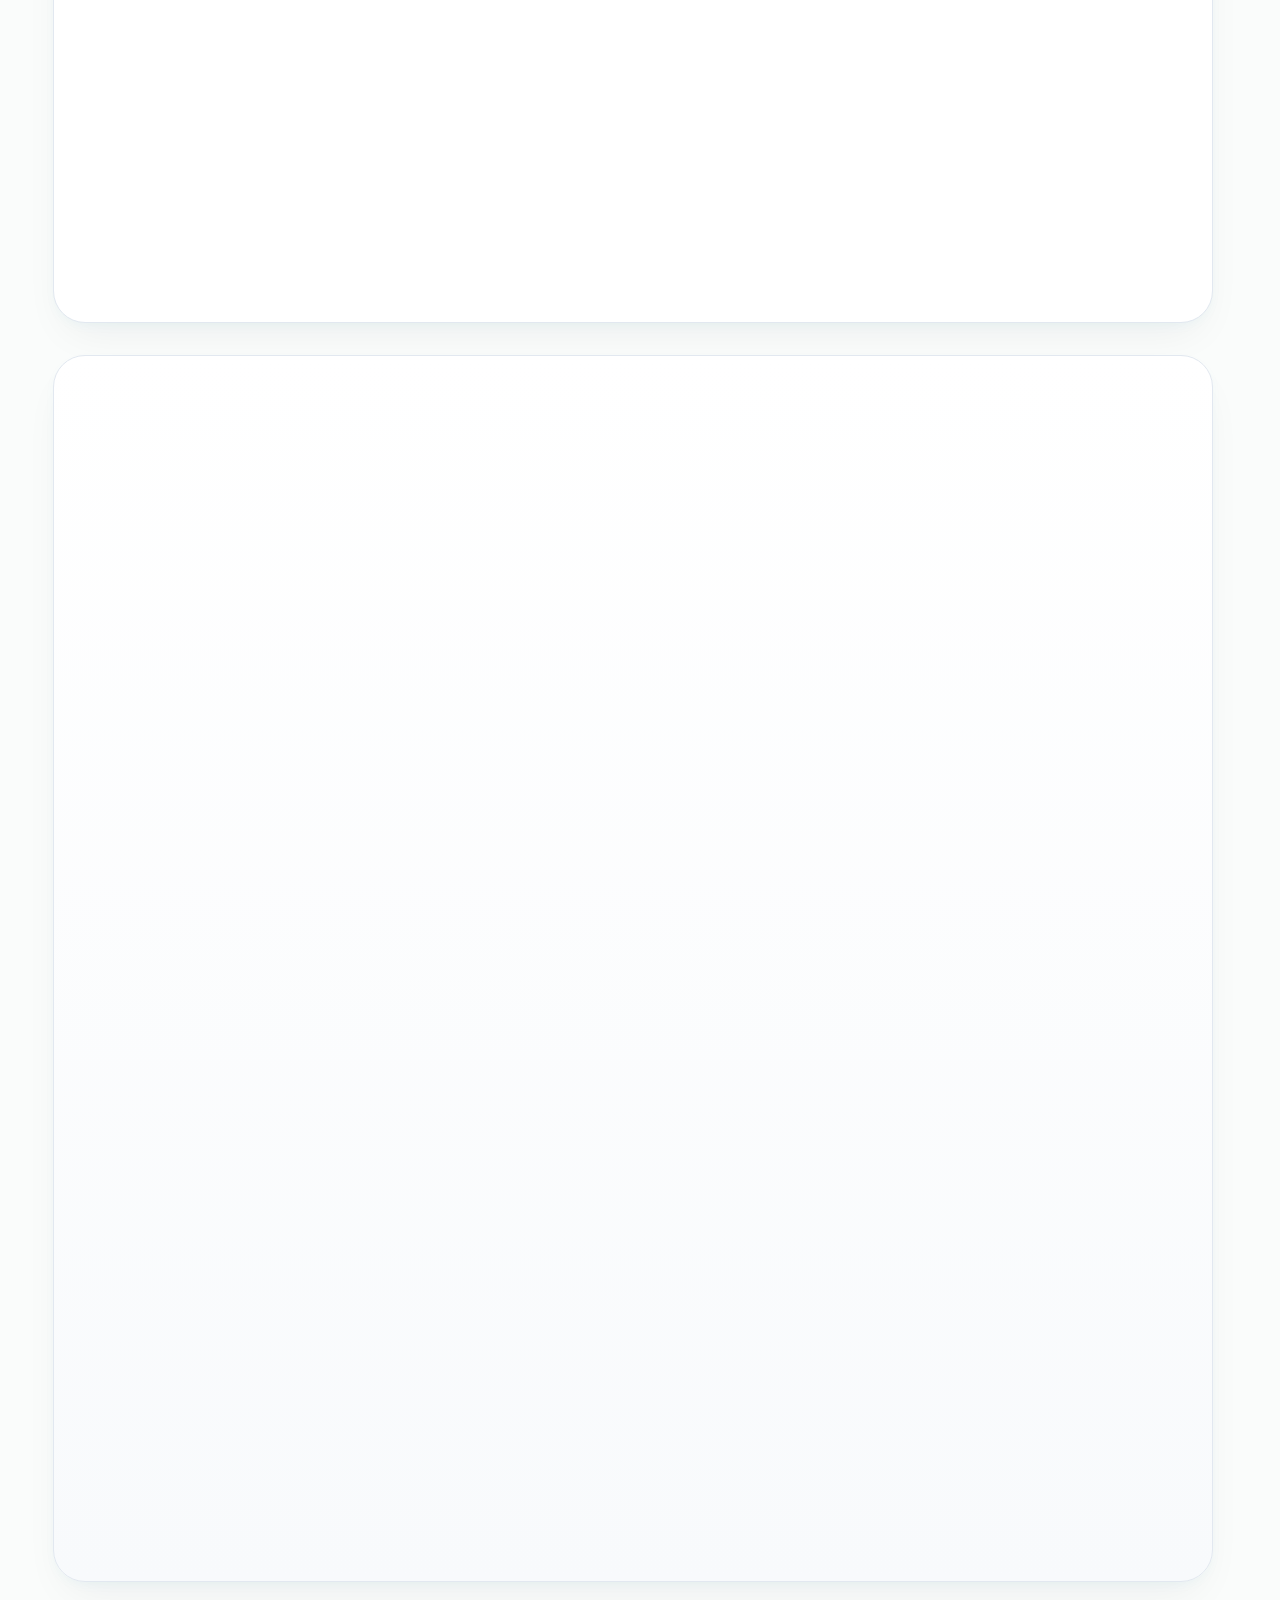
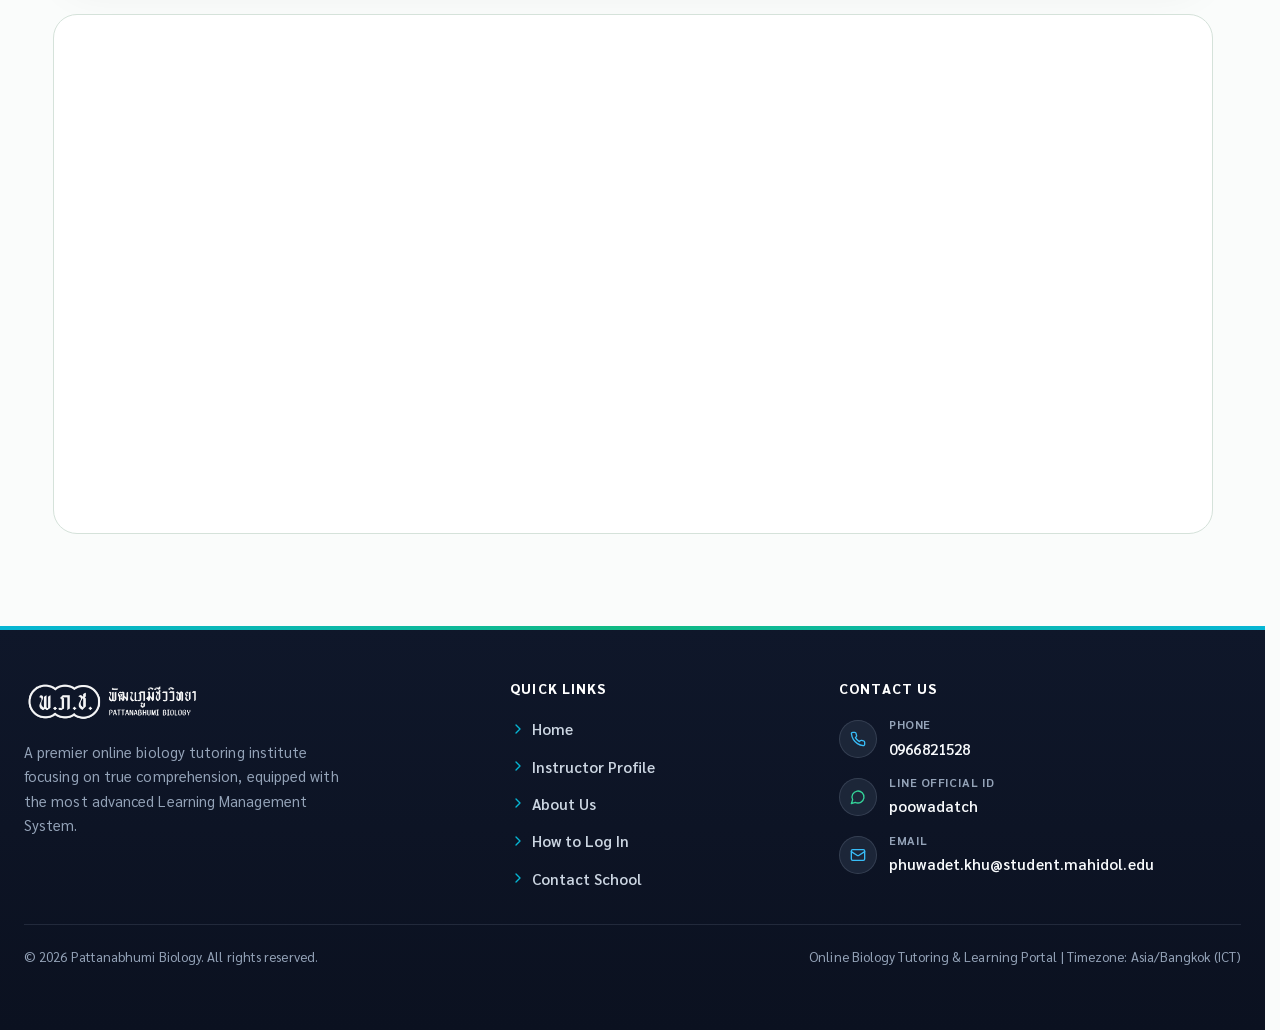
==== commit ecba78a3: "Polish mobile empty-state tables, calendar empty pill width, outside-month borders & mobile touch ta" ====
--- a/docs/index.html
+++ b/docs/index.html
@@ -8,7 +8,7 @@
     <meta http-equiv="Cache-Control" content="no-cache, no-store, must-revalidate" />
     <meta http-equiv="Pragma" content="no-cache" />
     <meta http-equiv="Expires" content="0" />
-    <meta name="pb-build-version" content="2f032f9a" />
+    <meta name="pb-build-version" content="aadeb0de" />
     <base target="_self" />
     <title>Pattanabhumi Biology — Learning Portal</title>
     <link rel="dns-prefetch" href="https://fonts.googleapis.com" />
@@ -19,7 +19,7 @@
       href="https://fonts.googleapis.com/css2?family=Sarabun:ital,wght@0,300;0,400;0,500;0,600;0,700;0,800;1,400&display=swap"
       rel="stylesheet"
     />
-    <link rel="stylesheet" href="css/styles.css?v=cea85a12" />
+    <link rel="stylesheet" href="css/styles.css?v=534fad35" />
   </head>
   <body>
     <a class="skip-link" href="#main-content">Skip to main content</a>
--- a/docs/css/styles.css
+++ b/docs/css/styles.css
@@ -20171,18 +20171,39 @@
       word-break: break-word !important;
       overflow-wrap: break-word !important;
     }
+    table.data-table:has(tbody > tr:only-child > td[colspan]),
+    table.pb-scores-table:has(tbody > tr:only-child > td[colspan]) {
+      min-width: 0 !important;
+      width: 100% !important;
+      table-layout: fixed !important;
+    }
+    table.data-table:has(tbody > tr:only-child > td[colspan]) thead {
+      display: none !important;
+    }
   }
 
   /* 6. Student Class Calendar — Compact Empty Pill, Soft Overflow Borders & Mobile Touch Targets */
+  #calendar-empty-state {
+    display: flex;
+    flex-direction: column;
+    align-items: center;
+    text-align: center;
+  }
   #calendar-empty-state .badge,
   .calendar-empty-state .badge {
     display: inline-flex !important;
+    align-self: center !important;
     width: auto !important;
     max-width: 100% !important;
   }
+  #view-calendar .calendar-day-cell.is-outside-month,
+  #view-calendar .calendar-day-cell.is-pad,
   .calendar-day-cell.is-outside-month {
-    border-color: #E2E8F0 !important;
+    border: none !important;
+    border-right: 1px solid #DADCE0 !important;
+    border-bottom: 1px solid #DADCE0 !important;
     outline: none !important;
+    box-shadow: none !important;
   }
   .unavail-policy-callout {
     border: 1.5px solid #FDE68A !important;
@@ -20192,11 +20213,13 @@
     overflow: hidden;
   }
   @media (max-width: 767px) {
-    #btn-calendar-open-unavailability-modal,
-    #btn-calendar-refresh,
+    #view-calendar #btn-calendar-open-unavailability-modal,
+    #view-calendar #btn-calendar-refresh,
     #btn-student-unavail-open-modal-secondary,
     #btn-student-unavail-refresh {
       min-height: 38px !important;
+      padding: 7px 12px !important;
+      font-size: 0.8rem !important;
     }
     .pb-gcal-appbar .btn,
     .pb-gcal-appbar button,
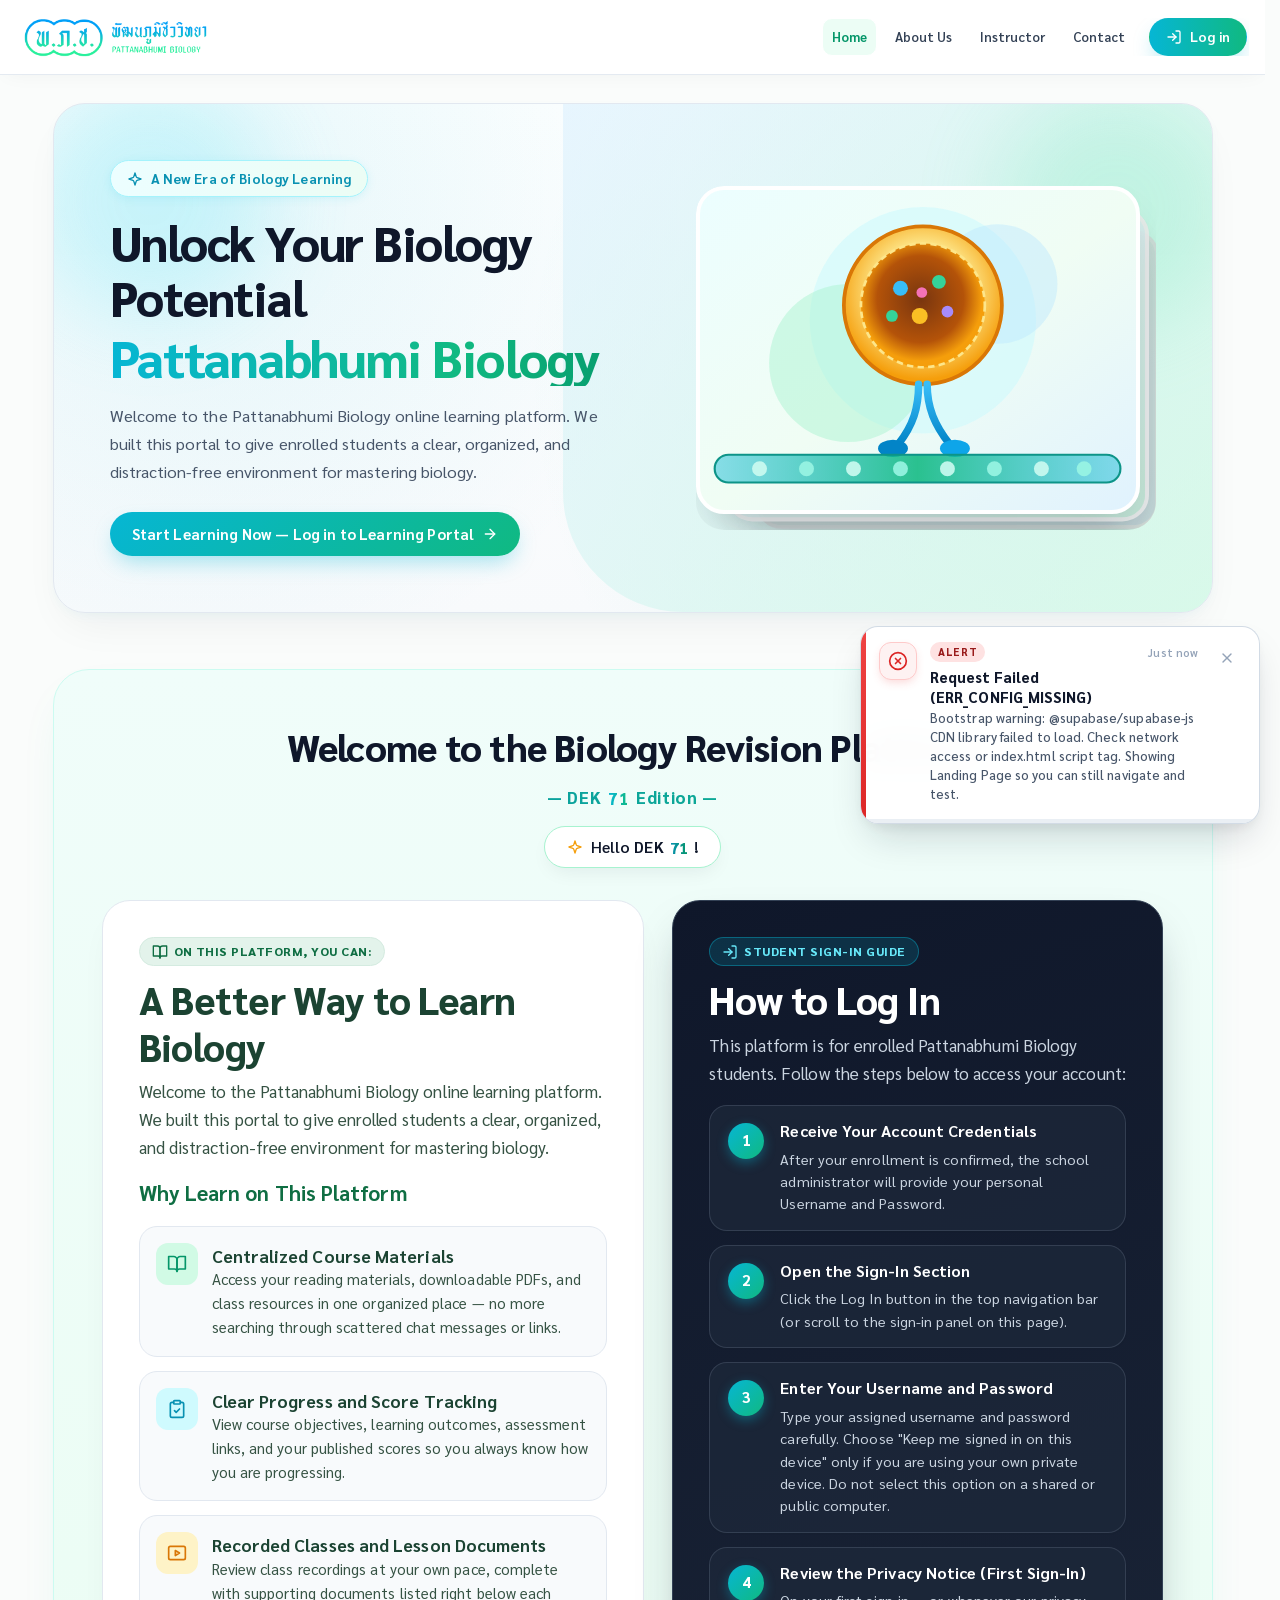
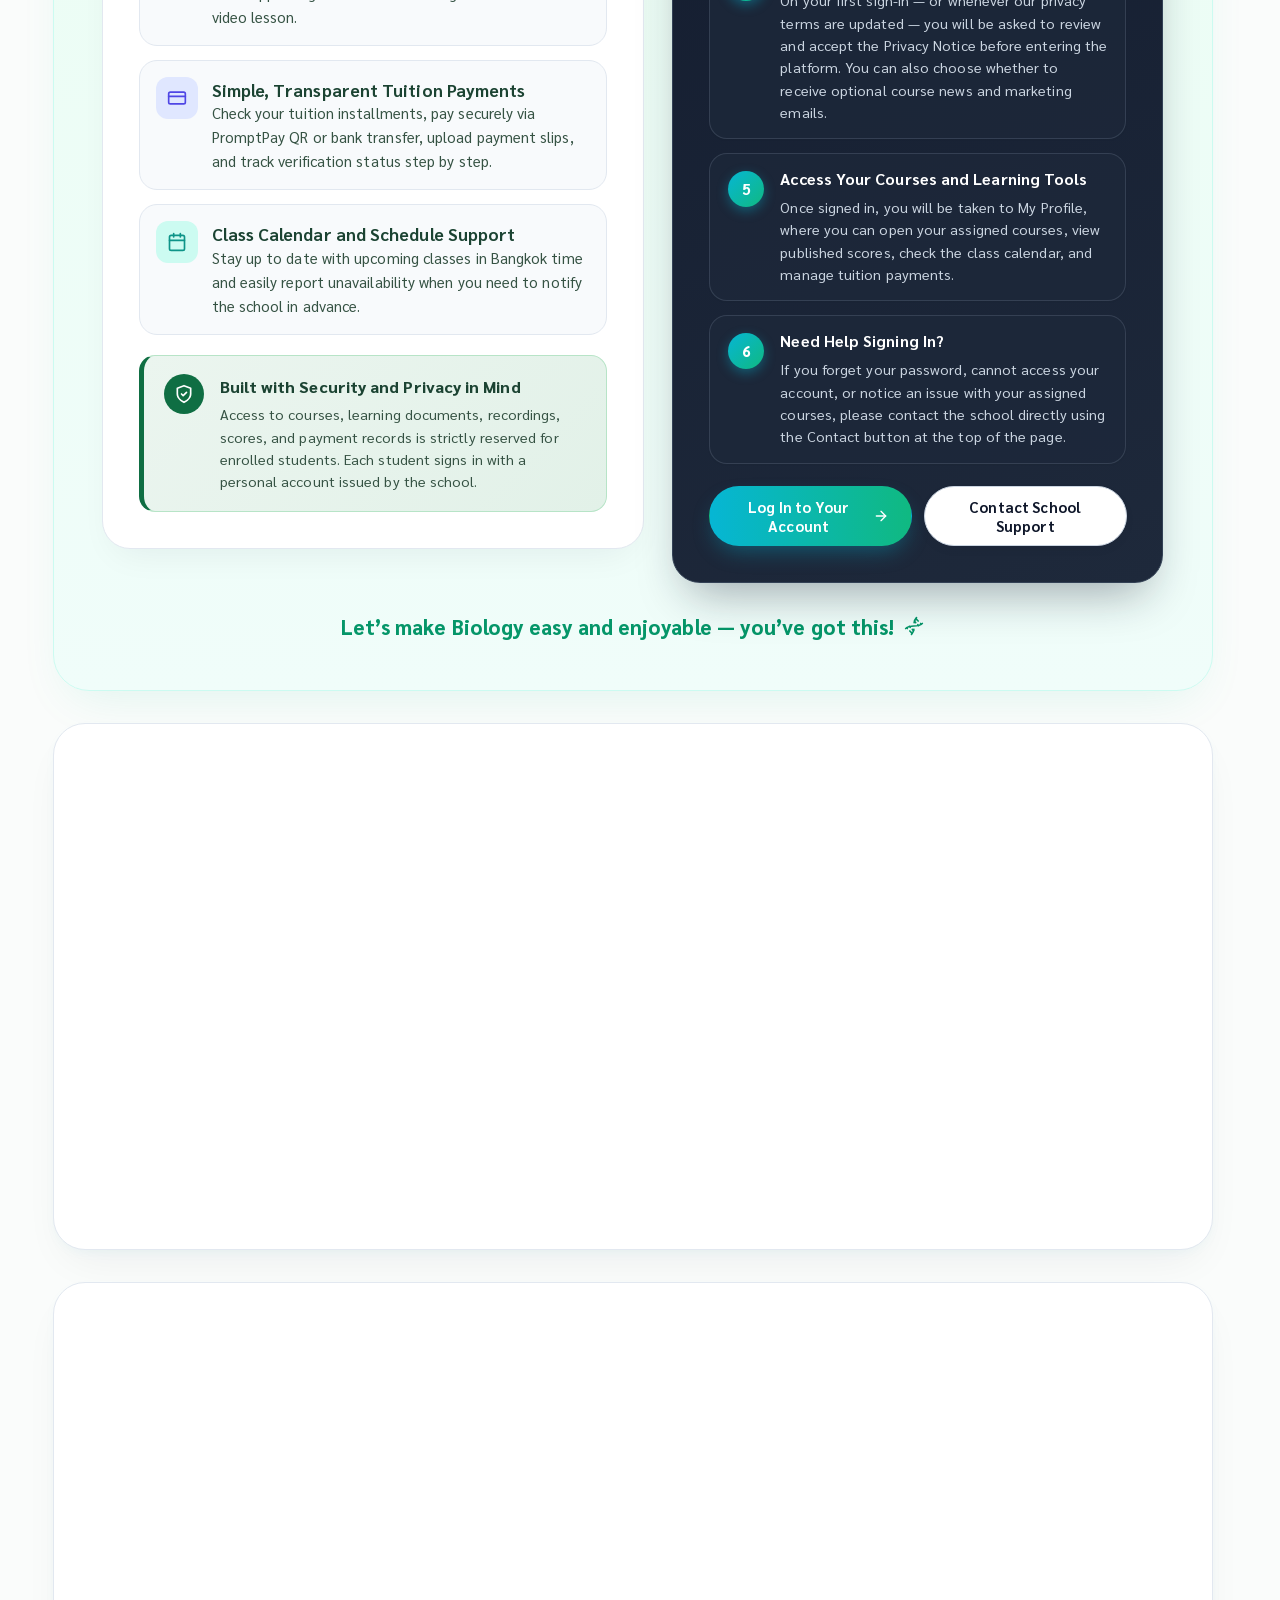
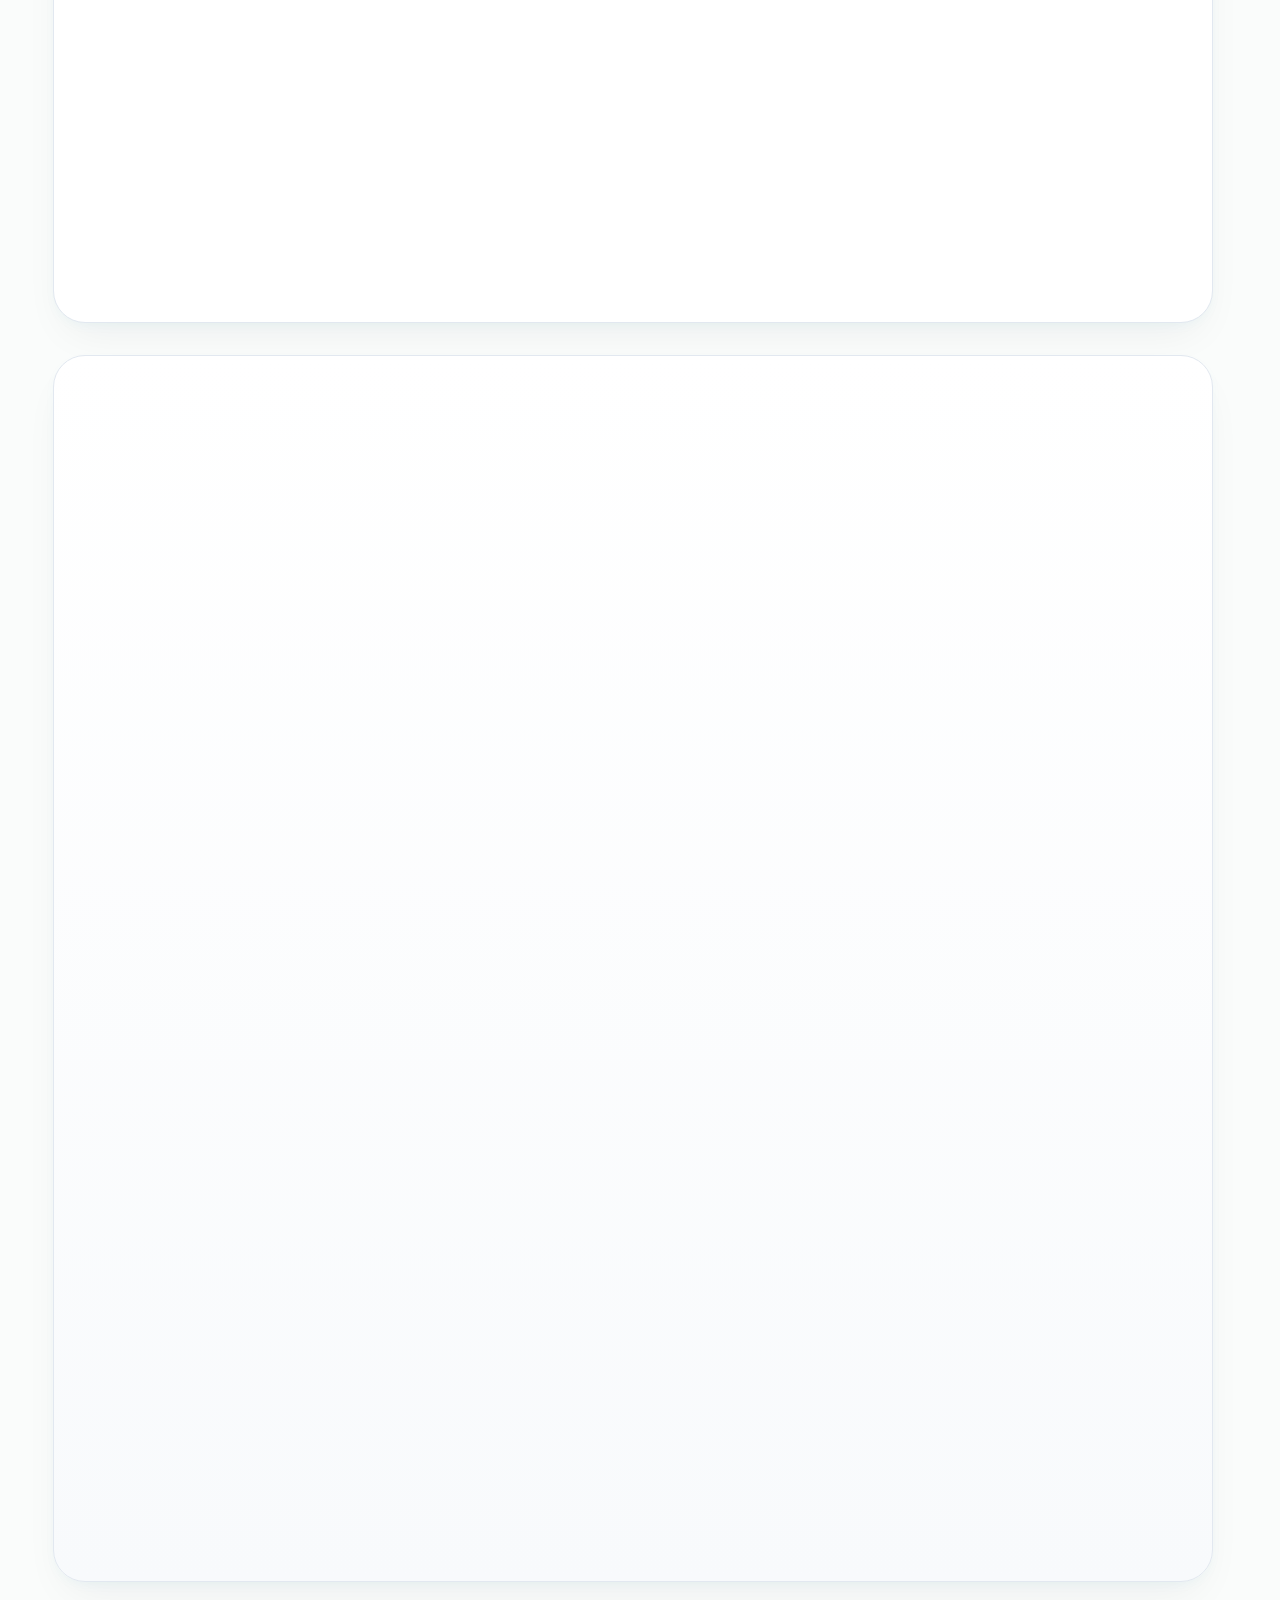
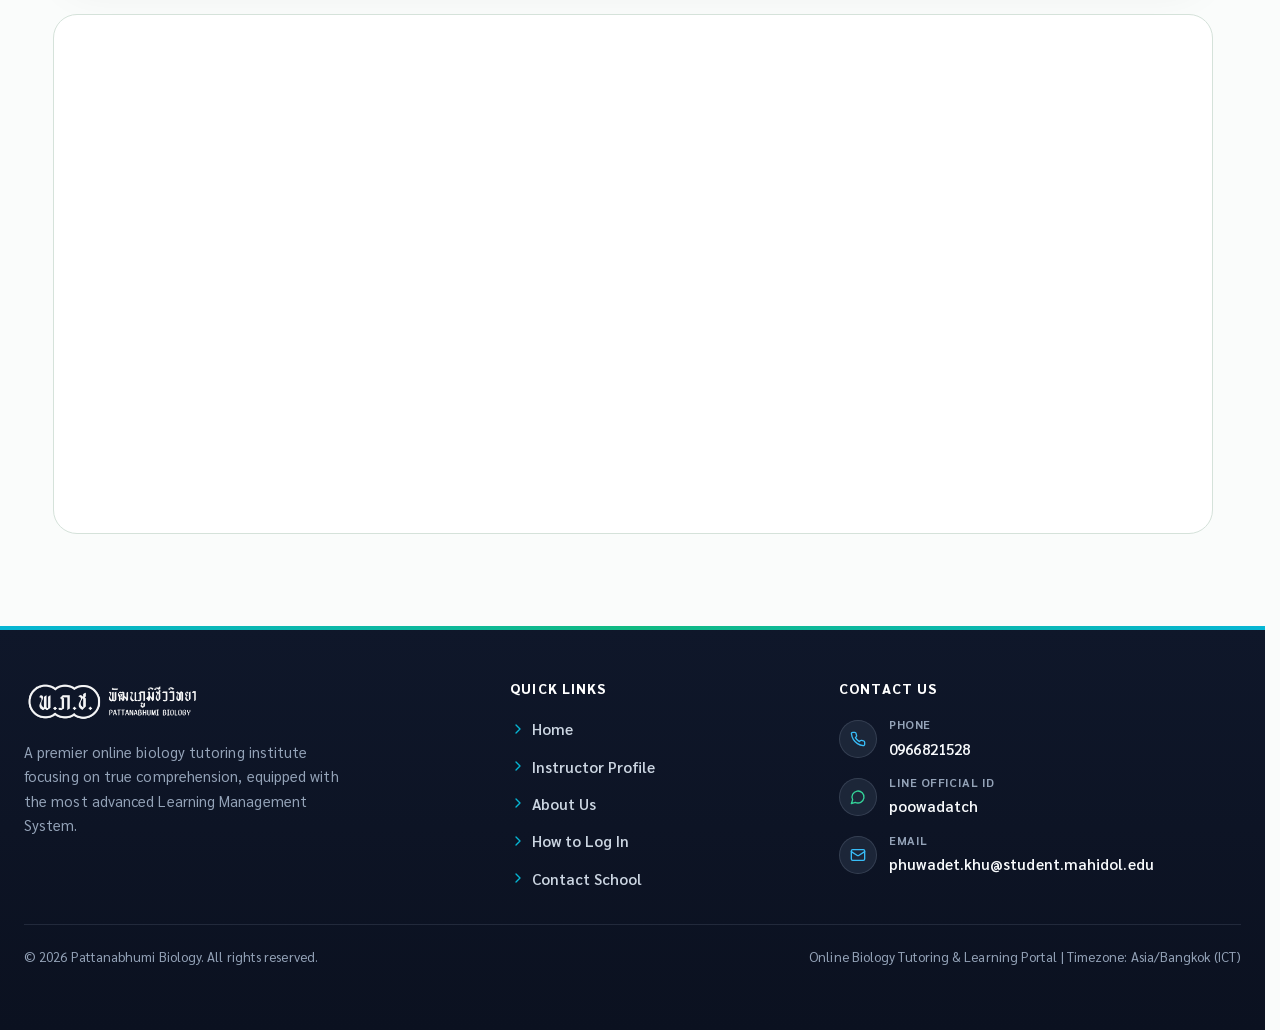
==== commit e8a3ee28: "Add Template-Based Exam PDF Export (A-Level & POSN) with Supabase private-fonts loader and pdf_confi" ====
--- a/docs/index.html
+++ b/docs/index.html
@@ -8,7 +8,7 @@
     <meta http-equiv="Cache-Control" content="no-cache, no-store, must-revalidate" />
     <meta http-equiv="Pragma" content="no-cache" />
     <meta http-equiv="Expires" content="0" />
-    <meta name="pb-build-version" content="aadeb0de" />
+    <meta name="pb-build-version" content="183b52fb" />
     <base target="_self" />
     <title>Pattanabhumi Biology — Learning Portal</title>
     <link rel="dns-prefetch" href="https://fonts.googleapis.com" />
@@ -19,7 +19,7 @@
       href="https://fonts.googleapis.com/css2?family=Sarabun:ital,wght@0,300;0,400;0,500;0,600;0,700;0,800;1,400&display=swap"
       rel="stylesheet"
     />
-    <link rel="stylesheet" href="css/styles.css?v=534fad35" />
+    <link rel="stylesheet" href="css/styles.css?v=9ca38c93" />
   </head>
   <body>
     <a class="skip-link" href="#main-content">Skip to main content</a>
@@ -8579,6 +8579,10 @@
             <svg class="pb-icon pb-icon-sm" viewBox="0 0 24 24" fill="none" stroke="currentColor" stroke-width="2" stroke-linecap="round" stroke-linejoin="round" aria-hidden="true"><path d="M1 12s4-8 11-8 11 8 11 8-4 8-11 8-11-8-11-8z"></path><circle cx="12" cy="12" r="3"></circle></svg>
             <span>Preview</span>
           </button>
+          <button type="button" class="btn btn-outline btn-sm" id="btn-forms-export-pdf" title="Export Exam as Printable A4 PDF (A-Level / POSN Templates)">
+            <svg class="pb-icon pb-icon-sm" viewBox="0 0 24 24" fill="none" stroke="currentColor" stroke-width="2" stroke-linecap="round" stroke-linejoin="round" aria-hidden="true"><polyline points="6 9 6 2 18 2 18 9"></polyline><path d="M6 18H4a2 2 0 0 1-2-2v-5a2 2 0 0 1 2-2h16a2 2 0 0 1 2 2v5a2 2 0 0 1-2 2h-2"></path><rect x="6" y="14" width="12" height="8"></rect></svg>
+            <span>Export PDF</span>
+          </button>
           <button type="button" class="btn btn-secondary btn-sm" id="btn-forms-save-draft" title="Save Draft">
             <svg class="pb-icon pb-icon-sm" viewBox="0 0 24 24" fill="none" stroke="currentColor" stroke-width="2" stroke-linecap="round" stroke-linejoin="round" aria-hidden="true"><path d="M19 21H5a2 2 0 0 1-2-2V5a2 2 0 0 1 2-2h11l5 5v11a2 2 0 0 1-2 2z"></path><polyline points="17 21 17 13 7 13 7 21"></polyline><polyline points="7 3 7 8 15 8"></polyline></svg>
             <span>Save Draft</span>
@@ -12337,6 +12341,284 @@
     </div>
   </div>
 </div>
+
+<!-- Template-Based Exam PDF Export Configuration & Live A4 Preview Modal (#modal-exam-pdf-export) -->
+<div
+  id="modal-exam-pdf-export"
+  class="modal-backdrop hidden pb-pdf-modal-backdrop"
+  role="dialog"
+  aria-modal="true"
+  aria-hidden="true"
+  aria-labelledby="pdf-export-modal-heading"
+>
+  <div class="modal-dialog pb-pdf-modal-dialog" id="modal-exam-pdf-export-dialog" role="document">
+    <div class="pb-pdf-modal-header">
+      <div style="min-width: 0; flex: 1 1 280px;">
+        <div style="display: flex; align-items: center; gap: 8px; flex-wrap: wrap;">
+          <span class="badge badge-ok">A4 Exam Paper Exporter</span>
+          <span class="badge" id="pdf-export-font-status">Checking private fonts...</span>
+          <span class="badge badge-ok" id="pdf-export-page-count-badge">0 A4 Pages</span>
+        </div>
+        <h2 id="pdf-export-modal-heading" style="margin: 6px 0 2px 0; font-size: 1.24rem; color: var(--color-brand-deep);">
+          Export / Save Exam as Printable A4 PDF
+        </h2>
+        <div id="pdf-export-modal-exam-title" style="font-size: 0.86rem; color: var(--color-text-secondary); overflow-wrap: anywhere;">
+          Exam Set
+        </div>
+      </div>
+      <div class="pb-pdf-modal-header-actions">
+        <span id="pdf-export-save-status" style="font-size: 0.8rem; font-weight: 700; color: #0F766E;"></span>
+        <button type="button" class="btn btn-outline btn-sm" id="btn-pdf-export-save-config">
+          Save Settings
+        </button>
+        <button type="button" class="btn btn-primary btn-sm" id="btn-pdf-export-print">
+          <svg class="pb-icon pb-icon-sm" viewBox="0 0 24 24" fill="none" stroke="currentColor" stroke-width="2.1" stroke-linecap="round" stroke-linejoin="round" aria-hidden="true"><polyline points="6 9 6 2 18 2 18 9"></polyline><path d="M6 18H4a2 2 0 0 1-2-2v-5a2 2 0 0 1 2-2h16a2 2 0 0 1 2 2v5a2 2 0 0 1-2 2h-2"></path><rect x="6" y="14" width="12" height="8"></rect></svg>
+          <span>Print / Save as PDF</span>
+        </button>
+        <button type="button" class="modal-close-btn" id="btn-pdf-export-close" aria-label="Close PDF Export modal">
+          &times;
+        </button>
+      </div>
+    </div>
+
+    <div class="pb-pdf-modal-body">
+      <!-- Left Column: Template & Slots 1-5 Configuration -->
+      <form id="form-exam-pdf-export" class="pb-pdf-config-pane" novalidate>
+        <!-- Template Switcher -->
+        <div class="pb-pdf-cfg-group">
+          <div class="pb-pdf-cfg-group-title">Official Thai Exam Template</div>
+          <div class="pb-pdf-tpl-switcher" role="group" aria-label="Choose Exam PDF Template">
+            <button type="button" class="pb-pdf-tpl-card is-active" id="btn-pdf-tpl-alevel" aria-pressed="true">
+              <strong>Template 1: A-Level (TCAS)</strong>
+              <span>Angsana New 16pt &bull; Cover + Instructions + Watermarked Questions + Footer QR/Barcode</span>
+            </button>
+            <button type="button" class="pb-pdf-tpl-card" id="btn-pdf-tpl-posn" aria-pressed="false">
+              <strong>Template 2: POSN (สอวน.)</strong>
+              <span>TH SarabunPSK 16pt &bull; Emblem Cover + 2-Col Metadata + Thai Choices ก.–ง.</span>
+            </button>
+          </div>
+        </div>
+
+        <!-- Slot 1: Top Banner, Logo & Watermark -->
+        <div class="pb-pdf-cfg-group">
+          <div class="pb-pdf-cfg-group-title">Slot 1 — Branding, Logo &amp; Watermark</div>
+          <div class="form-group" style="margin-bottom: 10px;">
+            <label class="form-label" for="input-pdf-logo-url">Logo Image URL or Supabase Storage URI</label>
+            <div style="display: flex; gap: 6px; flex-wrap: wrap;">
+              <input type="text" class="form-input" id="input-pdf-logo-url" placeholder="assets/logo.webp or https://..." style="flex: 1 1 160px;" />
+              <button type="button" class="btn btn-outline btn-sm" id="btn-pdf-use-school-logo">School Logo</button>
+              <label class="btn btn-secondary btn-sm" style="margin: 0; cursor: pointer;">
+                Upload
+                <input type="file" id="file-pdf-logo-upload" accept="image/png,image/jpeg,image/webp,image/svg+xml" class="hidden" />
+              </label>
+            </div>
+          </div>
+
+          <div class="form-grid-2col" style="gap: 10px; margin-bottom: 10px;">
+            <div class="form-group" style="margin: 0;" data-pdf-tpl-only="alevel">
+              <label class="form-label" for="input-pdf-banner-org">Top Brand / Series Label</label>
+              <input type="text" class="form-input" id="input-pdf-banner-org" placeholder="Pattanabhumi Biology" />
+            </div>
+            <div class="form-group" style="margin: 0;">
+              <label class="form-label" for="input-pdf-banner-title">Main Cover Title</label>
+              <input type="text" class="form-input" id="input-pdf-banner-title" placeholder="Pre-Admission Biology / ข้อสอบวิชาชีววิทยา" />
+            </div>
+          </div>
+
+          <div class="form-grid-2col" style="gap: 10px; margin-bottom: 10px;" data-pdf-tpl-only="alevel">
+            <div class="form-group" style="margin: 0;">
+              <label class="form-label" for="input-pdf-banner-round">Exam Round Strip</label>
+              <input type="text" class="form-input" id="input-pdf-banner-round" placeholder="A-Level | รอบสอบ พ.ย. 69" />
+            </div>
+            <div style="display: grid; grid-template-columns: 1fr 72px; gap: 6px;">
+              <div class="form-group" style="margin: 0;">
+                <label class="form-label" for="input-pdf-badge-top">Badge Text</label>
+                <input type="text" class="form-input" id="input-pdf-badge-top" placeholder="TCAS" />
+              </div>
+              <div class="form-group" style="margin: 0;">
+                <label class="form-label" for="input-pdf-badge-num">Year</label>
+                <input type="text" class="form-input" id="input-pdf-badge-num" placeholder="69" />
+              </div>
+            </div>
+          </div>
+
+          <div style="display: flex; align-items: center; justify-content: space-between; gap: 10px; flex-wrap: wrap; margin-bottom: 8px;">
+            <label style="display: inline-flex; align-items: center; gap: 7px; font-size: 0.84rem; font-weight: 700; cursor: pointer;">
+              <input type="checkbox" id="chk-pdf-watermark-enabled" checked />
+              <span>Show Translucent Watermark on Question Pages</span>
+            </label>
+            <span style="font-size: 0.8rem; font-weight: 700; color: var(--color-text-secondary);">
+              Opacity: <strong id="label-pdf-watermark-opacity">10%</strong>
+            </span>
+          </div>
+          <input type="range" id="input-pdf-watermark-opacity" min="5" max="20" value="10" style="width: 100%; margin-bottom: 8px;" />
+          <div class="form-grid-2col" style="gap: 8px;">
+            <div class="form-group" style="margin: 0;">
+              <label class="form-label" for="input-pdf-watermark-url">Custom Watermark Image (optional)</label>
+              <div style="display: flex; gap: 6px;">
+                <input type="text" class="form-input" id="input-pdf-watermark-url" placeholder="Defaults to Logo" />
+                <label class="btn btn-outline btn-sm" style="margin: 0; cursor: pointer; flex-shrink: 0;">
+                  Upload
+                  <input type="file" id="file-pdf-watermark-upload" accept="image/png,image/jpeg,image/webp,image/svg+xml" class="hidden" />
+                </label>
+              </div>
+            </div>
+            <div class="form-group" style="margin: 0;">
+              <label class="form-label" for="input-pdf-watermark-text">Watermark Caption Text</label>
+              <input type="text" class="form-input" id="input-pdf-watermark-text" placeholder="Pattanabhumi Biology" />
+            </div>
+          </div>
+        </div>
+
+        <!-- Slot 2: Subject, Code & Schedule -->
+        <div class="pb-pdf-cfg-group">
+          <div class="pb-pdf-cfg-group-title">Slot 2 — Subject, Code, Date &amp; Choice Format</div>
+          <div class="form-grid-2col" style="gap: 10px; margin-bottom: 10px;">
+            <div class="form-group" style="margin: 0;">
+              <label class="form-label" for="input-pdf-subject-name">Subject Name</label>
+              <input type="text" class="form-input" id="input-pdf-subject-name" placeholder="ชีววิทยา" />
+            </div>
+            <div class="form-group" style="margin: 0;">
+              <label class="form-label" for="input-pdf-subject-code">Subject / Set Code</label>
+              <input type="text" class="form-input" id="input-pdf-subject-code" placeholder="66 / 0000005" />
+            </div>
+          </div>
+          <div class="form-grid-2col" style="gap: 10px; margin-bottom: 10px;">
+            <div class="form-group" style="margin: 0;">
+              <label class="form-label" for="input-pdf-exam-date">Exam Date</label>
+              <input type="text" class="form-input" id="input-pdf-exam-date" placeholder="วันอาทิตย์ที่ ... พ.ศ. 2569" />
+            </div>
+            <div class="form-group" style="margin: 0;">
+              <label class="form-label" for="input-pdf-exam-time">Exam Time</label>
+              <input type="text" class="form-input" id="input-pdf-exam-time" placeholder="เวลา 08.30 – 10.00 น." />
+            </div>
+          </div>
+          <div class="form-grid-2col" style="gap: 10px; align-items: end;">
+            <div class="form-group" style="margin: 0;">
+              <label class="form-label" for="select-pdf-choice-style">Choice Numbering</label>
+              <select class="form-input" id="select-pdf-choice-style">
+                <option value="AUTO">Auto (A-Level: 1.–5. / POSN: ก.–ง.)</option>
+                <option value="NUMBER">Numeric (1., 2., 3., 4., 5.)</option>
+                <option value="THAI">Thai Alphabet (ก., ข., ค., ง., จ.)</option>
+                <option value="ALPHA">English Alphabet (A., B., C., D., E.)</option>
+                <option value="KEY">Stored Option Keys</option>
+              </select>
+            </div>
+            <label style="display: inline-flex; align-items: center; gap: 7px; font-size: 0.83rem; font-weight: 600; cursor: pointer; padding-bottom: 8px;" data-pdf-tpl-only="alevel">
+              <input type="checkbox" id="chk-pdf-include-q0" checked />
+              <span>Include Q0 (Set Code Verification)</span>
+            </label>
+          </div>
+        </div>
+
+        <!-- Slot 3: Author / Program Box -->
+        <div class="pb-pdf-cfg-group">
+          <div class="pb-pdf-cfg-group-title">Slot 3 — Author Credit / Program Objective</div>
+          <div class="form-group" style="margin: 0;" data-pdf-tpl-only="alevel">
+            <label class="form-label" for="input-pdf-author">Exam Author / Creator (ข้อสอบโดย)</label>
+            <input type="text" class="form-input" id="input-pdf-author" placeholder="Pattanabhumi Biology" />
+          </div>
+          <div class="form-group" style="margin: 0;" data-pdf-tpl-only="posn">
+            <label class="form-label" for="input-pdf-posn-objective">Bordered Program Subtitle Box</label>
+            <input type="text" class="form-input" id="input-pdf-posn-objective" placeholder="เพื่อคัดเลือกนักเรียนเข้ารับการอบรมค่าย 1 สอวน. ปีการศึกษา 2569" />
+          </div>
+        </div>
+
+        <!-- Slot 4: Structure & Rules -->
+        <div class="pb-pdf-cfg-group">
+          <div class="pb-pdf-cfg-group-title">Slot 4 — Exam Structure, Auto Page Count &amp; Rules</div>
+          <div id="pdf-export-slot4-auto-meta" style="font-size: 0.8rem; font-weight: 700; color: #0F766E; background: #F0FDFA; border: 1px solid #99F6E4; border-radius: 8px; padding: 7px 10px; margin-bottom: 10px;">
+            Auto-calculating real A4 pages...
+          </div>
+          <div class="form-grid-2col" style="gap: 10px; margin-bottom: 10px;" data-pdf-tpl-only="alevel">
+            <div class="form-group" style="margin: 0;">
+              <label class="form-label" for="input-pdf-set-number">Set Number (ชุดแบบทดสอบที่)</label>
+              <input type="text" class="form-input" id="input-pdf-set-number" placeholder="1" />
+            </div>
+            <div class="form-group" style="margin: 0;">
+              <label class="form-label" for="input-pdf-duration-override">Duration Override (min, blank = exam default)</label>
+              <input type="number" min="0" max="600" class="form-input" id="input-pdf-duration-override" placeholder="Auto" />
+            </div>
+          </div>
+
+          <div class="form-group" style="margin-bottom: 10px;" data-pdf-tpl-only="alevel">
+            <label class="form-label" for="textarea-pdf-alevel-cover-rules">Page 1 Cover Rules (1 item per line)</label>
+            <textarea class="form-input" id="textarea-pdf-alevel-cover-rules" rows="4"></textarea>
+          </div>
+          <div class="form-group" style="margin-bottom: 10px;" data-pdf-tpl-only="alevel">
+            <label class="form-label" for="textarea-pdf-alevel-instructions">Page 2 Detailed Instructions (Items #2+, #1 is auto-generated)</label>
+            <textarea class="form-input" id="textarea-pdf-alevel-instructions" rows="5"></textarea>
+          </div>
+          <div class="form-group" style="margin-bottom: 10px;" data-pdf-tpl-only="alevel">
+            <label class="form-label" for="textarea-pdf-copyright">Copyright / Return Notice</label>
+            <textarea class="form-input" id="textarea-pdf-copyright" rows="2"></textarea>
+          </div>
+
+          <div class="form-group" style="margin: 0;" data-pdf-tpl-only="posn">
+            <label class="form-label" for="textarea-pdf-posn-rules">POSN Instructions (Items #2+, #1 auto-populates page &amp; question counts; indent sub-lines with spaces)</label>
+            <textarea class="form-input" id="textarea-pdf-posn-rules" rows="7"></textarea>
+          </div>
+        </div>
+
+        <!-- Slot 5: A-Level Footer Bar -->
+        <div class="pb-pdf-cfg-group" data-pdf-tpl-only="alevel">
+          <div class="pb-pdf-cfg-group-title">Slot 5 — Cover Footer (Barcode, Schedule, QR &amp; Social)</div>
+          <div class="form-grid-2col" style="gap: 10px; margin-bottom: 10px;">
+            <div class="form-group" style="margin: 0;">
+              <label class="form-label" for="input-pdf-barcode">Barcode Code</label>
+              <input type="text" class="form-input" id="input-pdf-barcode" placeholder="66" />
+            </div>
+            <div class="form-group" style="margin: 0;">
+              <label class="form-label" for="input-pdf-social-handle">Social / Contact Handle</label>
+              <input type="text" class="form-input" id="input-pdf-social-handle" placeholder="@PattanabhumiBiology" />
+            </div>
+          </div>
+          <div class="form-group" style="margin-bottom: 10px;">
+            <label class="form-label" for="input-pdf-qr-url">QR Code Target URL (auto-generated vector QR)</label>
+            <input type="url" class="form-input" id="input-pdf-qr-url" placeholder="https://hexionx.github.io/ppb-web/" />
+          </div>
+          <div class="form-group" style="margin: 0;">
+            <label class="form-label" for="textarea-pdf-release-schedule">Answer Key / Score Release Schedule</label>
+            <textarea class="form-input" id="textarea-pdf-release-schedule" rows="3"></textarea>
+          </div>
+        </div>
+
+        <!-- Extras & Reset -->
+        <div class="pb-pdf-cfg-group" style="display: flex; align-items: center; justify-content: space-between; flex-wrap: wrap; gap: 10px;">
+          <label style="display: inline-flex; align-items: center; gap: 7px; font-size: 0.84rem; font-weight: 700; cursor: pointer;">
+            <input type="checkbox" id="chk-pdf-include-answer-key" />
+            <span>Append Teacher Answer Key Page</span>
+          </label>
+          <div style="display: flex; gap: 8px; flex-wrap: wrap;">
+            <button type="button" class="btn btn-outline btn-sm" id="btn-pdf-export-reset-defaults">Reset Defaults</button>
+            <button type="button" class="btn btn-outline btn-sm" id="btn-pdf-export-cancel">Close</button>
+          </div>
+        </div>
+      </form>
+
+      <!-- Right Column: Live Scaled A4 Preview -->
+      <div class="pb-pdf-preview-pane">
+        <div class="pb-pdf-preview-toolbar">
+          <div style="display: flex; align-items: center; gap: 6px; flex-wrap: wrap;">
+            <span style="font-size: 0.78rem; font-weight: 700; color: #475569;">Live A4 Preview:</span>
+            <button type="button" class="btn btn-outline btn-sm pb-pdf-zoom-btn is-active" data-pdf-zoom="fit">Fit</button>
+            <button type="button" class="btn btn-outline btn-sm pb-pdf-zoom-btn" data-pdf-zoom="0.55">55%</button>
+            <button type="button" class="btn btn-outline btn-sm pb-pdf-zoom-btn" data-pdf-zoom="0.75">75%</button>
+            <button type="button" class="btn btn-outline btn-sm pb-pdf-zoom-btn" data-pdf-zoom="1">100%</button>
+          </div>
+          <button type="button" class="btn btn-secondary btn-sm" id="btn-pdf-export-refresh-preview">
+            Recalculate Pages
+          </button>
+        </div>
+        <div class="pb-pdf-preview-viewport" id="pdf-export-preview-viewport">
+          <div class="pb-pdf-preview-scaler" id="pdf-export-preview-scaler">
+            <div class="pb-pdf-preview-stage" id="pdf-export-preview-stage"></div>
+          </div>
+        </div>
+      </div>
+    </div>
+  </div>
+</div>
     </main>
 
     <!-- Floating Quick-Jump Table of Contents (TOC) Menu for Student, Admin & Public Views -->
@@ -12512,13 +12794,15 @@
       </div>
     </footer>
 
-    <!-- Supabase client CDN, backend config, Google Drive helper, Supabase modules, RPC shim, then client app -->
+    <!-- Supabase client CDN, QR generator CDN, backend config, Google Drive helper, Supabase modules, Exam PDF Exporter, RPC shim, then client app -->
     <script src="https://cdn.jsdelivr.net/npm/@supabase/supabase-js@2"></script>
+    <script src="https://cdn.jsdelivr.net/npm/qrcode-generator@1.4.4/qrcode.min.js"></script>
     <script src="js/config.js?v=233d62d3"></script>
     <script src="js/drive-storage.js?v=e69064d1"></script>
     <script src="js/supabase-backend.js?v=d9675b37"></script>
-    <script src="js/supabase-exams.js?v=b296f731"></script>
+    <script src="js/supabase-exams.js?v=4c51ce2d"></script>
+    <script src="js/exam-pdf-export.js?v=2a5a26a5"></script>
     <script src="js/api.js?v=afd08d1a"></script>
-    <script src="js/app.js?v=7d776c62"></script>
+    <script src="js/app.js?v=27f825c0"></script>
   </body>
 </html>
--- a/docs/css/styles.css
+++ b/docs/css/styles.css
@@ -20276,3 +20276,910 @@
       justify-content: center !important;
     }
   }
+
+  /* ==========================================================================
+     TEMPLATE-BASED EXAM PDF EXPORT MODAL, LIVE A4 PREVIEW, A-LEVEL & POSN TEMPLATES
+     ========================================================================== */
+  .pb-btn-export-pdf-row {
+    color: #0F766E !important;
+    border-color: #99F6E4 !important;
+    background: #F0FDFA !important;
+  }
+  .pb-btn-export-pdf-row:hover {
+    background: #CCFBF1 !important;
+    border-color: #14B8A6 !important;
+  }
+
+  .pb-pdf-modal-backdrop {
+    padding: 12px !important;
+    z-index: 10800 !important;
+  }
+  .pb-pdf-modal-dialog {
+    width: min(1380px, calc(100vw - 24px)) !important;
+    max-width: 1380px !important;
+    height: calc(100vh - 28px) !important;
+    max-height: calc(100vh - 28px) !important;
+    padding: 0 !important;
+    display: flex !important;
+    flex-direction: column !important;
+    overflow: hidden !important;
+    border-radius: 18px !important;
+  }
+  .pb-pdf-modal-header {
+    display: flex;
+    align-items: flex-start;
+    justify-content: space-between;
+    flex-wrap: wrap;
+    gap: 12px 16px;
+    padding: 14px 20px;
+    background: #FFFFFF;
+    border-bottom: 1px solid #E2E8F0;
+    flex-shrink: 0;
+  }
+  .pb-pdf-modal-header-actions {
+    display: flex;
+    align-items: center;
+    gap: 10px;
+    flex-wrap: wrap;
+    flex-shrink: 0;
+  }
+  .pb-pdf-modal-body {
+    flex: 1 1 auto;
+    min-height: 0;
+    display: grid;
+    grid-template-columns: 440px minmax(0, 1fr);
+    background: #F1F5F9;
+    overflow: hidden;
+  }
+  @media (max-width: 1040px) {
+    .pb-pdf-modal-body {
+      grid-template-columns: 1fr;
+      overflow-y: auto;
+    }
+    .pb-pdf-preview-pane {
+      min-height: 520px;
+    }
+  }
+  .pb-pdf-config-pane {
+    overflow-y: auto;
+    padding: 16px;
+    background: #FFFFFF;
+    border-right: 1px solid #E2E8F0;
+    display: flex;
+    flex-direction: column;
+    gap: 14px;
+  }
+  .pb-pdf-cfg-group {
+    padding: 13px 14px;
+    border-radius: 12px;
+    border: 1px solid #E2E8F0;
+    background: #F8FAFC;
+  }
+  .pb-pdf-cfg-group-title {
+    font-size: 0.78rem;
+    font-weight: 800;
+    letter-spacing: 0.04em;
+    text-transform: uppercase;
+    color: #0F766E;
+    margin-bottom: 10px;
+  }
+  .pb-pdf-cfg-group .form-label {
+    font-size: 0.79rem;
+    margin-bottom: 4px;
+  }
+  .pb-pdf-cfg-group .form-input {
+    font-size: 0.86rem;
+    padding: 7px 10px;
+  }
+  .pb-pdf-tpl-switcher {
+    display: grid;
+    grid-template-columns: repeat(2, minmax(0, 1fr));
+    gap: 8px;
+  }
+  .pb-pdf-tpl-card {
+    appearance: none;
+    text-align: left;
+    padding: 10px 11px;
+    border-radius: 12px;
+    border: 1.5px solid #CBD5E1;
+    background: #FFFFFF;
+    cursor: pointer;
+    display: flex;
+    flex-direction: column;
+    gap: 4px;
+    transition: border-color 0.16s ease, box-shadow 0.16s ease, background 0.16s ease;
+  }
+  .pb-pdf-tpl-card strong {
+    font-size: 0.84rem;
+    color: #0F172A;
+  }
+  .pb-pdf-tpl-card span {
+    font-size: 0.72rem;
+    line-height: 1.35;
+    color: #64748B;
+  }
+  .pb-pdf-tpl-card.is-active {
+    border-color: #0D9488;
+    background: #F0FDFA;
+    box-shadow: 0 0 0 2px rgba(13, 148, 136, 0.16);
+  }
+  .pb-pdf-tpl-card.is-active strong {
+    color: #0F766E;
+  }
+
+  .pb-pdf-preview-pane {
+    display: flex;
+    flex-direction: column;
+    min-width: 0;
+    min-height: 0;
+    background: #E2E8F0;
+  }
+  .pb-pdf-preview-toolbar {
+    display: flex;
+    align-items: center;
+    justify-content: space-between;
+    flex-wrap: wrap;
+    gap: 8px;
+    padding: 10px 16px;
+    background: #F8FAFC;
+    border-bottom: 1px solid #CBD5E1;
+    flex-shrink: 0;
+  }
+  .pb-pdf-zoom-btn.is-active {
+    background: #0F766E !important;
+    color: #FFFFFF !important;
+    border-color: #0F766E !important;
+  }
+  .pb-pdf-preview-viewport {
+    flex: 1 1 auto;
+    overflow: auto;
+    padding: 18px 20px 32px 20px;
+    display: flex;
+    justify-content: center;
+    align-items: flex-start;
+  }
+  .pb-pdf-preview-scaler {
+    position: relative;
+    width: 100%;
+    display: flex;
+    justify-content: center;
+  }
+  .pb-pdf-preview-stage {
+    display: flex;
+    flex-direction: column;
+    gap: 20px;
+    align-items: center;
+    width: 210mm;
+  }
+
+  /* ==================== SHARED A4 SHEET & QUESTION TYPOGRAPHY ==================== */
+  #pb-pdf-print-root {
+    display: none;
+  }
+
+  .pb-pdf-page {
+    position: relative;
+    width: 210mm;
+    min-height: 297mm;
+    height: 297mm;
+    padding: 15mm;
+    box-sizing: border-box;
+    background: #FFFFFF;
+    color: #111111;
+    box-shadow: 0 12px 32px rgba(15, 23, 42, 0.22);
+    overflow: hidden;
+    display: flex;
+    flex-direction: column;
+    -webkit-print-color-adjust: exact;
+    print-color-adjust: exact;
+  }
+
+  .pb-pdf-tpl-alevel {
+    font-family: 'Angsana New', 'Cordia New', 'Sarabun', 'TH SarabunPSK', Tahoma, serif;
+    font-size: 16pt;
+    line-height: 1.3;
+  }
+
+  .pb-pdf-tpl-posn {
+    font-family: 'TH SarabunPSK', 'Sarabun', 'Angsana New', Tahoma, sans-serif;
+    font-size: 16pt;
+    line-height: 1.35;
+  }
+
+  .pb-pdf-watermark {
+    position: absolute;
+    inset: 0;
+    display: flex;
+    flex-direction: column;
+    align-items: center;
+    justify-content: center;
+    gap: 6px;
+    pointer-events: none;
+    z-index: 1;
+    user-select: none;
+  }
+  .pb-pdf-wm-img {
+    max-width: 115mm;
+    max-height: 85mm;
+    object-fit: contain;
+    filter: grayscale(15%);
+  }
+  .pb-pdf-wm-text {
+    font-size: 26pt;
+    font-weight: 700;
+    color: #1E293B;
+    letter-spacing: 0.04em;
+    text-align: center;
+  }
+
+  .pb-pdf-q-flow {
+    position: relative;
+    z-index: 2;
+    flex: 1 1 auto;
+  }
+  .pb-pdf-section-banner {
+    margin: 4px 0 8px 0;
+    padding-bottom: 3px;
+    border-bottom: 1px solid #333333;
+    break-after: avoid;
+    page-break-after: avoid;
+  }
+  .pb-pdf-section-banner-title {
+    font-weight: 700;
+    font-size: 1.04em;
+  }
+  .pb-pdf-section-banner-inst {
+    font-size: 0.94em;
+    margin-top: 2px;
+  }
+  .pb-pdf-stimulus-box {
+    border: 1px solid #444444;
+    border-radius: 4px;
+    padding: 6px 10px;
+    margin: 6px 0 8px 0;
+    background: #FAFAFA;
+    break-inside: avoid;
+  }
+  .pb-pdf-stimulus-title {
+    font-weight: 700;
+    margin-bottom: 3px;
+  }
+  .pb-pdf-question-item {
+    margin: 0 0 10px 0;
+    break-inside: avoid;
+    page-break-inside: avoid;
+  }
+  .pb-pdf-question-row {
+    display: flex;
+    align-items: flex-start;
+    gap: 6px;
+  }
+  .pb-pdf-q-num {
+    min-width: 24px;
+    font-weight: 700;
+    flex-shrink: 0;
+  }
+  .pb-pdf-q-body {
+    flex: 1 1 auto;
+    min-width: 0;
+  }
+  .pb-pdf-p {
+    margin: 0 0 3px 0;
+  }
+  .pb-pdf-list {
+    margin: 2px 0 4px 20px;
+    padding: 0;
+  }
+  .pb-pdf-sup {
+    font-size: 0.72em;
+    vertical-align: super;
+    line-height: 0;
+  }
+  .pb-pdf-sub {
+    font-size: 0.72em;
+    vertical-align: sub;
+    line-height: 0;
+  }
+  .pb-pdf-figure {
+    margin: 5px auto;
+    text-align: center;
+    max-width: 100%;
+    break-inside: avoid;
+  }
+  .pb-pdf-q-img {
+    max-width: 100%;
+    max-height: 74mm;
+    object-fit: contain;
+    display: inline-block;
+  }
+  .pb-pdf-fig-cap {
+    font-size: 0.85em;
+    color: #333333;
+    margin-top: 2px;
+  }
+  .pb-pdf-options-list {
+    list-style: none;
+    margin: 3px 0 0 0;
+    padding: 0 0 0 8px;
+  }
+  .pb-pdf-option-item {
+    display: flex;
+    align-items: flex-start;
+    gap: 6px;
+    margin: 1px 0;
+  }
+  .pb-pdf-option-key {
+    min-width: 22px;
+    flex-shrink: 0;
+  }
+  .pb-pdf-option-content {
+    flex: 1 1 auto;
+    min-width: 0;
+  }
+  .pb-pdf-opt-img {
+    max-width: 65mm;
+    max-height: 36mm;
+    object-fit: contain;
+    margin-top: 3px;
+  }
+  .pb-pdf-data-table,
+  .pb-pdf-cmc-table,
+  .pb-pdf-ak-table {
+    width: 100%;
+    border-collapse: collapse;
+    margin: 5px 0;
+    font-size: 0.92em;
+  }
+  .pb-pdf-data-table th,
+  .pb-pdf-data-table td,
+  .pb-pdf-cmc-table th,
+  .pb-pdf-cmc-table td,
+  .pb-pdf-ak-table th,
+  .pb-pdf-ak-table td {
+    border: 1px solid #222222;
+    padding: 3px 7px;
+    text-align: left;
+    vertical-align: top;
+  }
+  .pb-pdf-cmc-table th,
+  .pb-pdf-cmc-num,
+  .pb-pdf-cmc-box {
+    text-align: center !important;
+  }
+  .pb-pdf-short-answer-line {
+    display: flex;
+    align-items: flex-end;
+    gap: 8px;
+    margin-top: 6px;
+  }
+  .pb-pdf-dotted-fill {
+    display: inline-block;
+    width: 65mm;
+    border-bottom: 1px dotted #111111;
+    height: 16px;
+  }
+  .pb-pdf-written-lines {
+    margin-top: 6px;
+  }
+  .pb-pdf-ruled-line {
+    border-bottom: 1px dotted #444444;
+    height: 22px;
+  }
+  .pb-pdf-page-footer-marker {
+    position: relative;
+    z-index: 2;
+    display: flex;
+    justify-content: center;
+    padding-top: 6px;
+    margin-top: auto;
+  }
+  .pb-pdf-empty-note {
+    text-align: center;
+    padding: 32px 16px;
+    border: 1px dashed #94A3B8;
+    color: #475569;
+  }
+
+  /* ==================== TEMPLATE 1: A-LEVEL (TCAS / ทปอ.) ==================== */
+  .pb-al-slot1-banner {
+    display: flex;
+    align-items: center;
+    justify-content: space-between;
+    gap: 12px;
+    margin-bottom: 10px;
+    padding-bottom: 8px;
+    border-bottom: 1.5px solid #111111;
+  }
+  .pb-al-slot1-left {
+    display: flex;
+    align-items: center;
+    gap: 12px;
+    flex: 1 1 auto;
+    min-width: 0;
+  }
+  .pb-al-slot1-logo-wrap {
+    flex-shrink: 0;
+  }
+  .pb-al-slot1-logo {
+    max-height: 24mm;
+    max-width: 34mm;
+    object-fit: contain;
+    display: block;
+  }
+  .pb-al-slot1-titles {
+    flex: 1 1 auto;
+    min-width: 0;
+  }
+  .pb-al-slot1-org {
+    font-size: 15pt;
+    font-weight: 700;
+    line-height: 1.1;
+  }
+  .pb-al-slot1-main {
+    font-size: 28pt;
+    font-weight: 700;
+    line-height: 1.05;
+    letter-spacing: -0.01em;
+  }
+  .pb-al-slot1-round-pill {
+    display: inline-block;
+    margin-top: 4px;
+    padding: 1px 14px;
+    background: #111111;
+    color: #FFFFFF;
+    border-radius: 4px;
+    font-size: 14pt;
+    font-weight: 700;
+  }
+  .pb-al-slot1-badge {
+    background: #111111;
+    color: #FFFFFF;
+    border-radius: 10px;
+    padding: 6px 14px;
+    text-align: center;
+    flex-shrink: 0;
+    min-width: 24mm;
+  }
+  .pb-al-slot1-badge-top {
+    font-size: 13pt;
+    font-weight: 700;
+    line-height: 1;
+    letter-spacing: 0.06em;
+  }
+  .pb-al-slot1-badge-num {
+    font-size: 28pt;
+    font-weight: 700;
+    line-height: 1;
+  }
+
+  .pb-al-student-fields {
+    margin: 4px 0 10px 0;
+    font-size: 15pt;
+  }
+  .pb-al-field-row {
+    display: flex;
+    align-items: baseline;
+    gap: 6px;
+    margin-bottom: 4px;
+  }
+  .pb-al-field-lbl {
+    font-weight: 700;
+    white-space: nowrap;
+  }
+  .pb-al-dotline {
+    flex: 1 1 28%;
+    border-bottom: 1px dotted #111111;
+    height: 14px;
+  }
+  .pb-al-dotline.is-wide {
+    flex: 2 1 48%;
+  }
+
+  .pb-al-slot2-row {
+    display: flex;
+    align-items: center;
+    justify-content: center;
+    gap: 10px;
+    margin: 8px 0 6px 0;
+  }
+  .pb-al-badge-dark {
+    background: #111111;
+    color: #FFFFFF;
+    font-weight: 700;
+    font-size: 18pt;
+    padding: 1px 14px;
+    border-radius: 6px;
+  }
+  .pb-al-subject-prefix {
+    font-size: 20pt;
+    font-weight: 700;
+  }
+  .pb-al-slot2-subject-box {
+    display: inline-flex;
+    align-items: baseline;
+    gap: 14px;
+    border-bottom: 1.5px solid #111111;
+    padding: 0 8px 2px 6px;
+  }
+  .pb-al-subject-name {
+    font-size: 22pt;
+    font-weight: 700;
+  }
+  .pb-al-subject-code {
+    font-size: 14pt;
+    font-weight: 700;
+    border-bottom: 1px solid #333333;
+  }
+
+  .pb-al-slot3-row {
+    text-align: center;
+    margin: 4px 0 8px 0;
+    font-size: 18pt;
+    font-weight: 700;
+  }
+  .pb-al-author-name {
+    margin-left: 6px;
+  }
+
+  .pb-al-slot4-box {
+    text-align: center;
+    margin: 4px auto 8px auto;
+    padding: 6px 14px;
+    border: 1px solid #333333;
+    border-radius: 6px;
+    max-width: 158mm;
+  }
+  .pb-al-set-pill {
+    display: inline-block;
+    border: 1px solid #111111;
+    border-radius: 5px;
+    padding: 0 18px;
+    font-size: 17pt;
+    font-weight: 700;
+    margin-bottom: 4px;
+  }
+  .pb-al-struct-headline {
+    font-weight: 700;
+    font-size: 15.5pt;
+    text-decoration: underline;
+    margin-bottom: 3px;
+  }
+  .pb-al-struct-line {
+    font-size: 14.5pt;
+    line-height: 1.25;
+  }
+
+  .pb-al-datetime-block {
+    text-align: center;
+    font-weight: 700;
+    font-size: 15pt;
+    margin: 4px 0 8px 0;
+    line-height: 1.25;
+  }
+
+  .pb-al-rules-stage {
+    position: relative;
+    display: flex;
+    align-items: stretch;
+    gap: 8px;
+    margin: 4px 0 8px 0;
+  }
+  .pb-al-rules-box {
+    flex: 1 1 auto;
+    border: 1.5px solid #111111;
+    padding: 10px 14px;
+    font-size: 14.5pt;
+    line-height: 1.28;
+  }
+  .pb-al-rules-list {
+    list-style: none;
+    margin: 0;
+    padding: 0;
+  }
+  .pb-al-rules-list li {
+    display: flex;
+    gap: 6px;
+    margin-bottom: 3px;
+  }
+  .pb-al-rule-num {
+    min-width: 16px;
+    font-weight: 700;
+  }
+  .pb-al-tear-note {
+    writing-mode: vertical-rl;
+    font-size: 10.5pt;
+    color: #333333;
+    text-align: center;
+    letter-spacing: 0.03em;
+    flex-shrink: 0;
+    align-self: center;
+  }
+
+  .pb-al-copyright {
+    text-align: center;
+    font-weight: 700;
+    font-size: 14.5pt;
+    line-height: 1.25;
+    padding: 6px 0;
+    border-bottom: 1.5px solid #111111;
+    margin-bottom: 8px;
+  }
+
+  .pb-al-slot5-footer {
+    margin-top: auto;
+    display: flex;
+    align-items: center;
+    justify-content: space-between;
+    gap: 10px;
+    font-size: 12.5pt;
+    line-height: 1.2;
+  }
+  .pb-al-f-barcode {
+    text-align: center;
+    flex-shrink: 0;
+  }
+  .pb-al-f-barcode-lbl {
+    font-size: 12pt;
+    font-weight: 700;
+    margin-top: -2px;
+  }
+  .pb-al-f-schedule {
+    flex: 1 1 auto;
+    text-align: right;
+  }
+  .pb-al-f-qr {
+    flex-shrink: 0;
+    border: 1px solid #CBD5E1;
+    padding: 2px;
+    background: #FFFFFF;
+  }
+  .pb-al-f-social {
+    flex-shrink: 0;
+    max-width: 44mm;
+  }
+  .pb-al-f-social-cap {
+    font-size: 11.5pt;
+  }
+  .pb-al-f-social-handle {
+    font-size: 14pt;
+    font-weight: 700;
+    word-break: break-word;
+  }
+
+  /* A-Level Page 2 Instructions */
+  .pb-al-inst-topbar {
+    display: flex;
+    align-items: center;
+    justify-content: space-between;
+    margin-bottom: 10px;
+  }
+  .pb-al-header-logo {
+    max-height: 16mm;
+    max-width: 34mm;
+    object-fit: contain;
+    display: block;
+  }
+  .pb-al-page-num {
+    font-size: 15pt;
+    font-weight: 700;
+  }
+  .pb-al-inst-frame {
+    flex: 1 1 auto;
+    border: 1.5px solid #111111;
+    border-radius: 14px;
+    padding: 14px 20px;
+  }
+  .pb-al-inst-title {
+    text-align: center;
+    margin: 0 0 10px 0;
+    font-size: 20pt;
+    font-weight: 700;
+    text-decoration: underline;
+  }
+  .pb-al-inst-list {
+    list-style: none;
+    margin: 0;
+    padding: 0;
+    font-size: 15.5pt;
+    line-height: 1.32;
+  }
+  .pb-al-inst-list li {
+    display: flex;
+    gap: 8px;
+    margin-bottom: 5px;
+  }
+  .pb-al-inst-num {
+    min-width: 22px;
+    font-weight: 700;
+    text-align: right;
+  }
+
+  /* A-Level Running Header (Page 3+) */
+  .pb-al-running-header {
+    position: relative;
+    z-index: 2;
+    display: grid;
+    grid-template-columns: 1fr auto 1fr;
+    align-items: center;
+    gap: 8px;
+    padding-bottom: 6px;
+    margin-bottom: 8px;
+    border-bottom: 1.5px solid #111111;
+    font-size: 14.5pt;
+    line-height: 1.2;
+  }
+  .pb-al-rh-subj,
+  .pb-al-rh-pg {
+    font-weight: 700;
+  }
+  .pb-al-rh-center {
+    display: flex;
+    justify-content: center;
+  }
+  .pb-al-rh-right {
+    text-align: right;
+  }
+
+  /* ==================== TEMPLATE 2: POSN (สอวน.) ==================== */
+  .pb-posn-slot1-emblem {
+    display: flex;
+    justify-content: center;
+    margin-bottom: 8px;
+  }
+  .pb-posn-emblem {
+    max-height: 30mm;
+    max-width: 48mm;
+    object-fit: contain;
+  }
+  .pb-posn-main-title {
+    text-align: center;
+    font-size: 20pt;
+    font-weight: 700;
+    margin-bottom: 6px;
+  }
+  .pb-posn-slot3-box {
+    border: 1.5px solid #111111;
+    padding: 6px 14px;
+    text-align: center;
+    font-size: 18pt;
+    font-weight: 700;
+    margin: 0 auto 14px auto;
+    width: 100%;
+  }
+  .pb-posn-meta-grid {
+    display: grid;
+    grid-template-columns: 1.25fr 0.75fr;
+    gap: 16px;
+    margin-bottom: 16px;
+    font-size: 15.5pt;
+    line-height: 1.42;
+  }
+  .pb-posn-m-row {
+    display: flex;
+    align-items: baseline;
+    gap: 6px;
+    margin-bottom: 4px;
+  }
+  .pb-posn-m-lbl {
+    font-weight: 700;
+    white-space: nowrap;
+  }
+  .pb-posn-dotline {
+    flex: 1 1 auto;
+    border-bottom: 1px dotted #111111;
+    height: 14px;
+  }
+  .pb-posn-meta-right {
+    font-weight: 700;
+  }
+  .pb-posn-slot2-subject,
+  .pb-posn-slot2-code {
+    font-size: 16pt;
+  }
+  .pb-posn-slot4-instructions {
+    margin-top: 4px;
+    font-size: 15.5pt;
+    line-height: 1.38;
+  }
+  .pb-posn-inst-heading {
+    font-weight: 700;
+    font-size: 16.5pt;
+    margin-bottom: 4px;
+  }
+  .pb-posn-rules-list {
+    list-style: none;
+    margin: 0;
+    padding: 0;
+  }
+  .pb-posn-rules-list li {
+    display: flex;
+    gap: 8px;
+    margin-bottom: 5px;
+  }
+  .pb-posn-rnum {
+    min-width: 18px;
+    font-weight: 700;
+  }
+  .pb-posn-rule-indent {
+    padding-left: 24px;
+    font-family: 'TH SarabunPSK', 'Sarabun', monospace;
+  }
+  .pb-posn-running-header {
+    position: relative;
+    z-index: 2;
+    display: flex;
+    align-items: center;
+    justify-content: space-between;
+    padding-bottom: 5px;
+    margin-bottom: 8px;
+    border-bottom: 1px solid #111111;
+    font-size: 14.5pt;
+    font-weight: 700;
+  }
+
+  /* Answer Key Page */
+  .pb-pdf-ak-header {
+    display: flex;
+    justify-content: space-between;
+    align-items: center;
+    padding-bottom: 6px;
+    margin-bottom: 10px;
+    border-bottom: 1.5px solid #111111;
+    font-size: 15pt;
+  }
+
+  /* ==================== ISOLATED A4 PRINT MEDIA RULES ==================== */
+  @page {
+    size: A4 portrait;
+    margin: 0;
+  }
+
+  @media print {
+    html,
+    body {
+      margin: 0 !important;
+      padding: 0 !important;
+      background: #FFFFFF !important;
+      width: 210mm !important;
+      height: auto !important;
+      overflow: visible !important;
+    }
+
+    body.pb-pdf-printing-active > *:not(#pb-pdf-print-root) {
+      display: none !important;
+    }
+
+    body.pb-pdf-printing-active > #pb-pdf-print-root {
+      display: block !important;
+      position: static !important;
+      margin: 0 !important;
+      padding: 0 !important;
+      width: 210mm !important;
+    }
+
+    #pb-pdf-print-root .pb-pdf-page {
+      width: 210mm !important;
+      height: 297mm !important;
+      min-height: 297mm !important;
+      margin: 0 !important;
+      padding: 15mm !important;
+      box-shadow: none !important;
+      border: none !important;
+      page-break-after: always !important;
+      break-after: page !important;
+      page-break-inside: avoid !important;
+      break-inside: avoid !important;
+    }
+
+    #pb-pdf-print-root .pb-pdf-page:last-child {
+      page-break-after: auto !important;
+      break-after: auto !important;
+    }
+
+    #pb-pdf-print-root .pb-pdf-question-item,
+    #pb-pdf-print-root .pb-pdf-stimulus-box,
+    #pb-pdf-print-root .pb-pdf-figure {
+      break-inside: avoid !important;
+      page-break-inside: avoid !important;
+    }
+  }
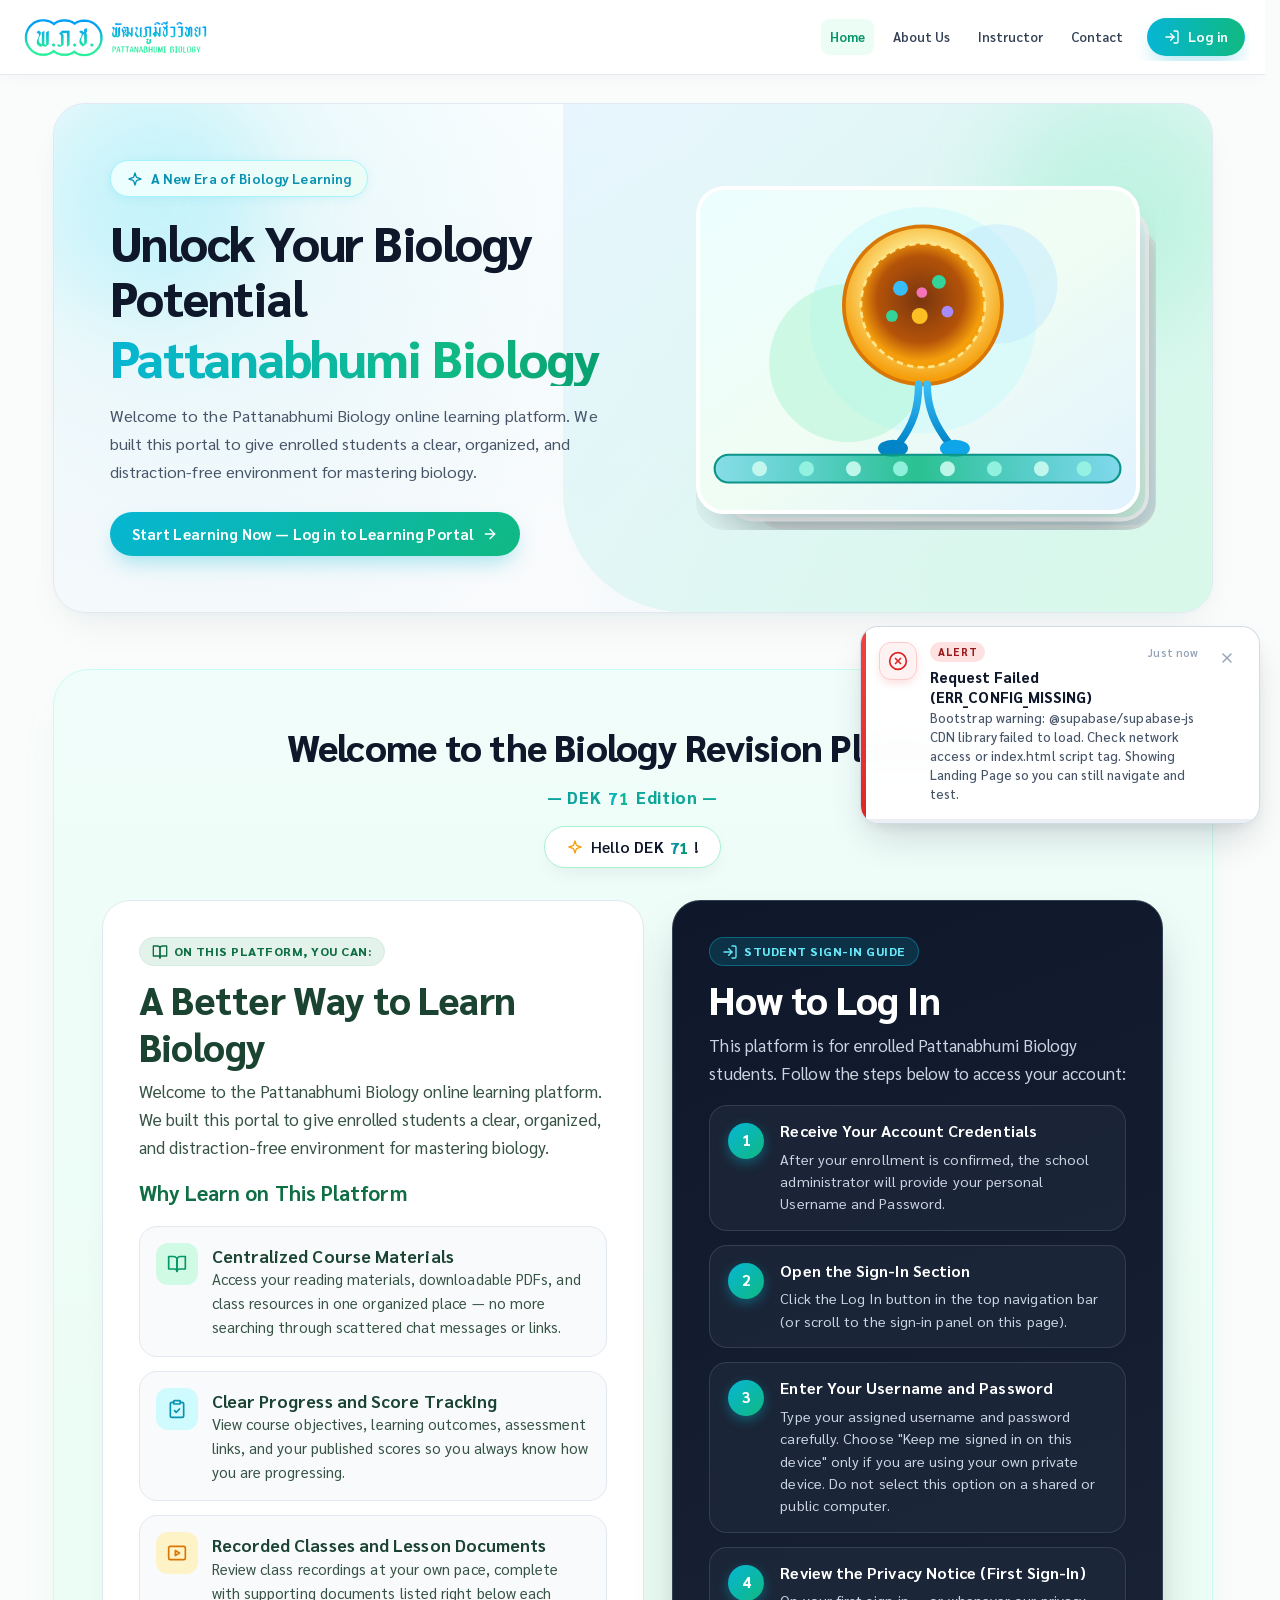
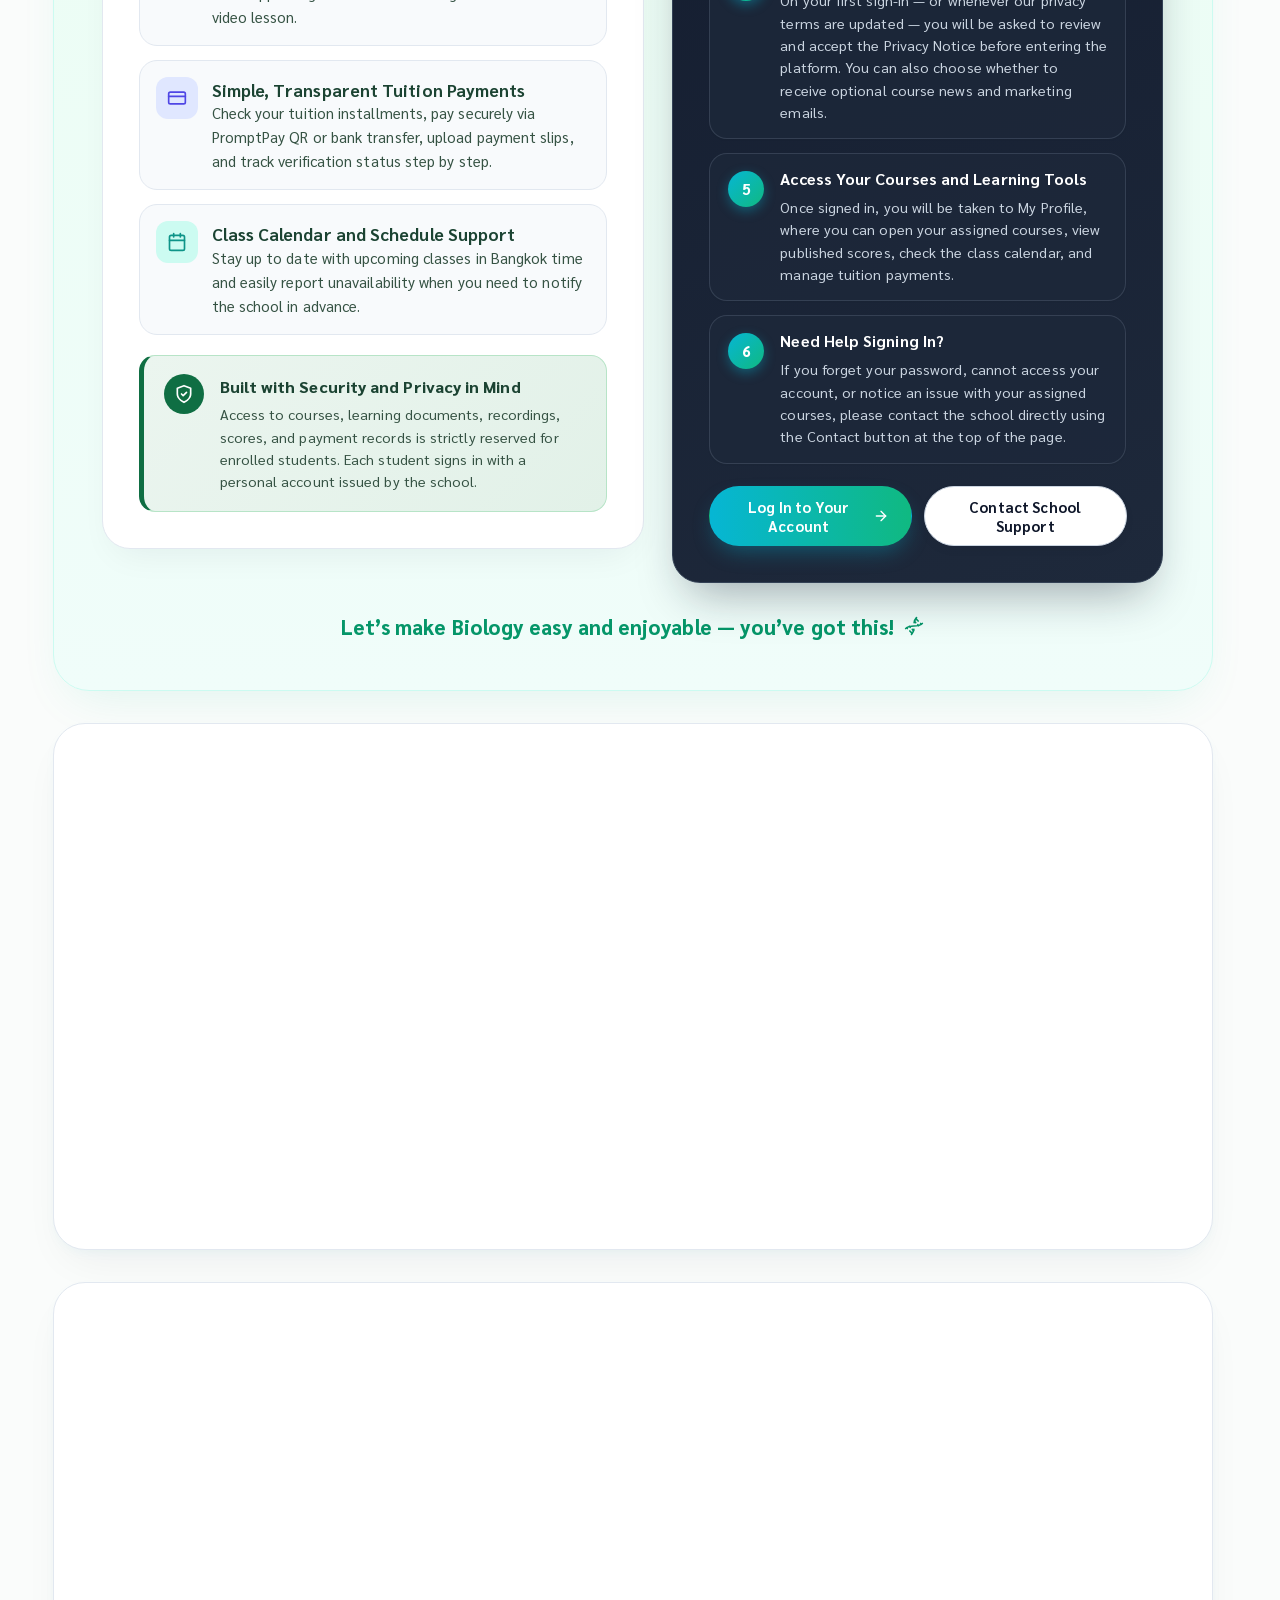
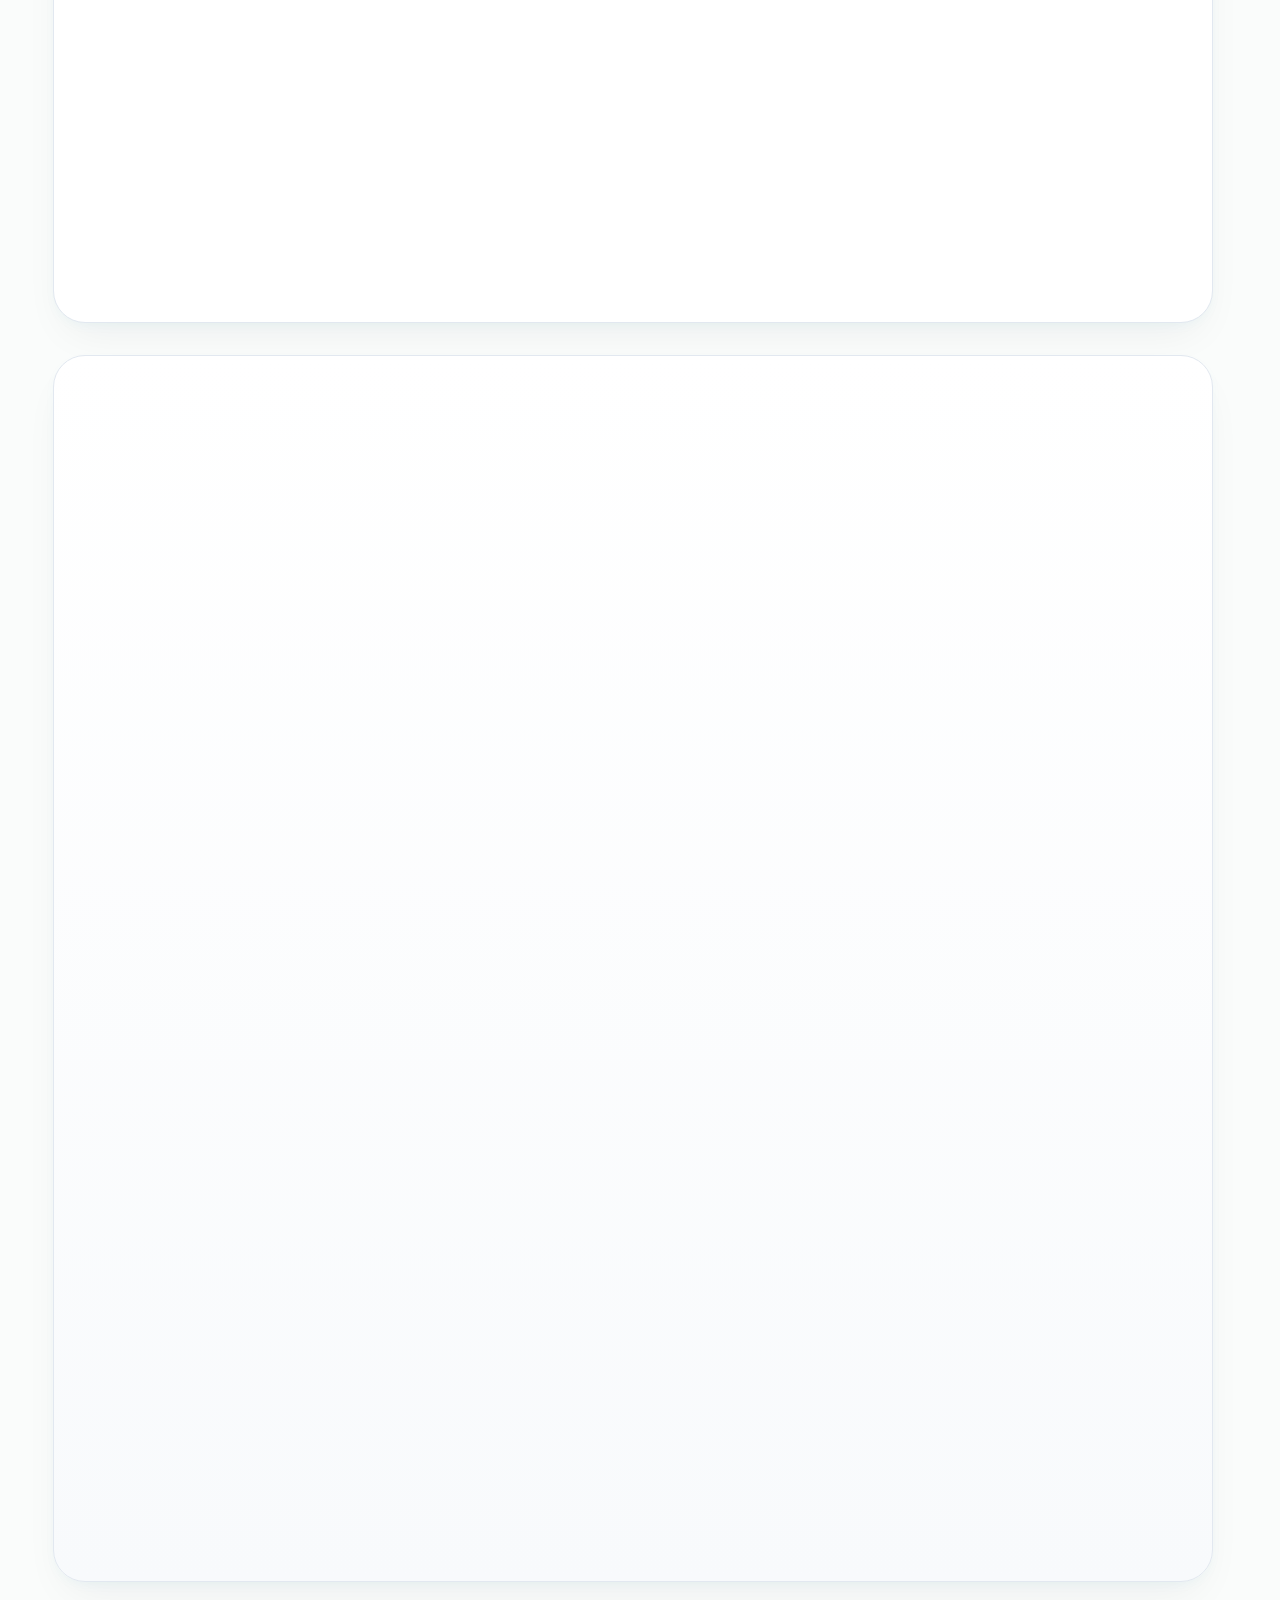
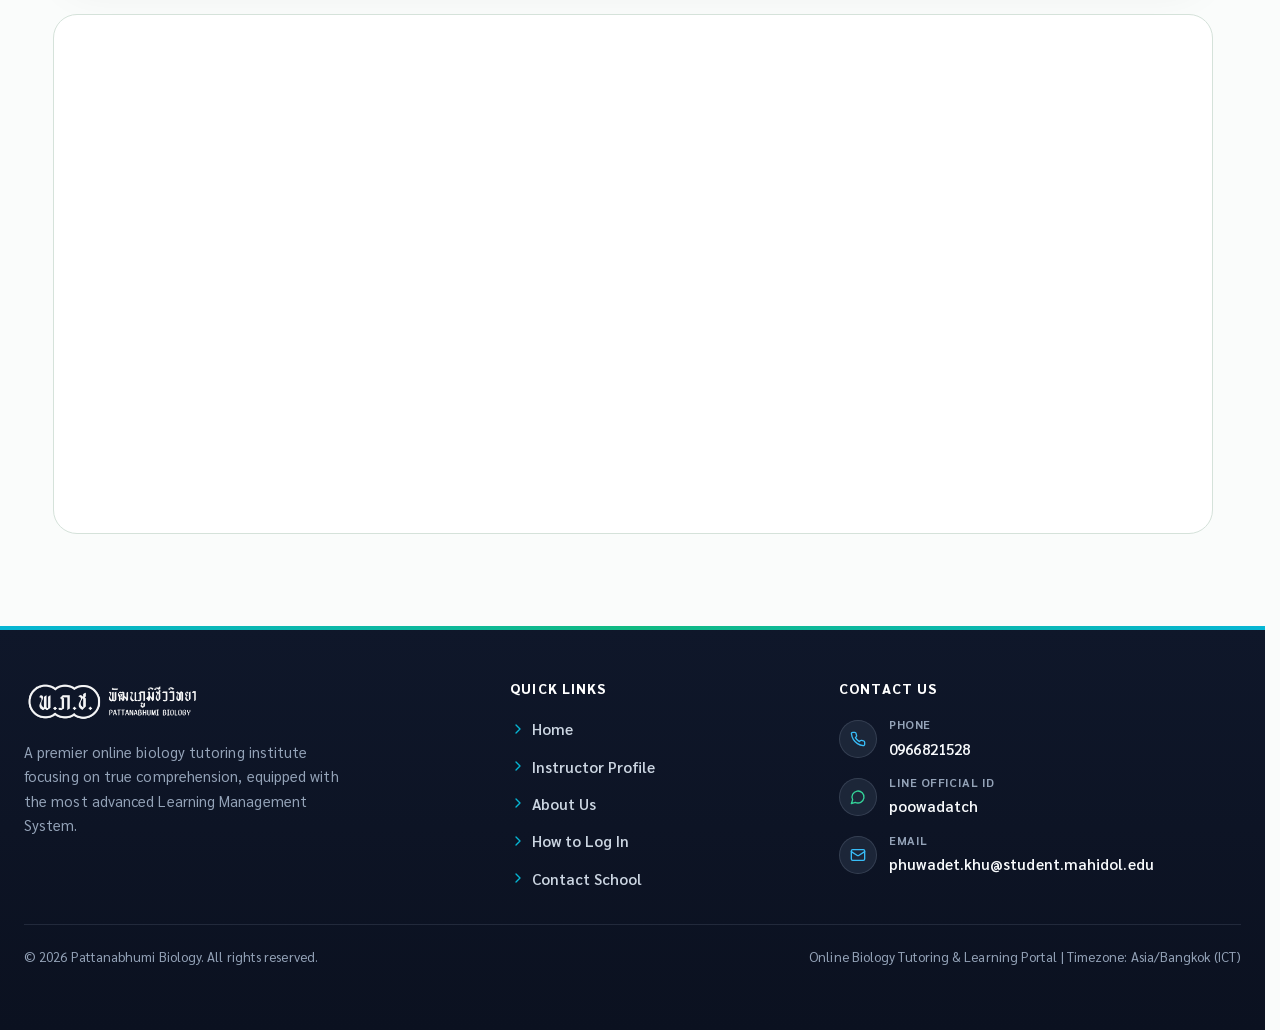
==== commit 365a5b1c: "Refine A-Level & POSN PDF templates: Slot 1-5 layout, Thai month abbr, image-only watermark, tighter" ====
--- a/docs/index.html
+++ b/docs/index.html
@@ -8,7 +8,7 @@
     <meta http-equiv="Cache-Control" content="no-cache, no-store, must-revalidate" />
     <meta http-equiv="Pragma" content="no-cache" />
     <meta http-equiv="Expires" content="0" />
-    <meta name="pb-build-version" content="183b52fb" />
+    <meta name="pb-build-version" content="00d0bee1" />
     <base target="_self" />
     <title>Pattanabhumi Biology — Learning Portal</title>
     <link rel="dns-prefetch" href="https://fonts.googleapis.com" />
@@ -19,7 +19,7 @@
       href="https://fonts.googleapis.com/css2?family=Sarabun:ital,wght@0,300;0,400;0,500;0,600;0,700;0,800;1,400&display=swap"
       rel="stylesheet"
     />
-    <link rel="stylesheet" href="css/styles.css?v=9ca38c93" />
+    <link rel="stylesheet" href="css/styles.css?v=c69db079" />
   </head>
   <body>
     <a class="skip-link" href="#main-content">Skip to main content</a>
@@ -12442,6 +12442,15 @@
             </div>
           </div>
 
+          <div class="form-group" style="margin-bottom: 10px;" data-pdf-tpl-only="posn">
+            <label class="form-label" for="select-pdf-posn-emblem-shape">POSN Emblem Logo Frame</label>
+            <select class="form-input" id="select-pdf-posn-emblem-shape">
+              <option value="auto">Auto (Natural Proportions, ~86px height)</option>
+              <option value="circle">Circular Emblem (86px &times; 86px)</option>
+              <option value="square">Square Emblem (86px &times; 86px)</option>
+            </select>
+          </div>
+
           <div style="display: flex; align-items: center; justify-content: space-between; gap: 10px; flex-wrap: wrap; margin-bottom: 8px;">
             <label style="display: inline-flex; align-items: center; gap: 7px; font-size: 0.84rem; font-weight: 700; cursor: pointer;">
               <input type="checkbox" id="chk-pdf-watermark-enabled" checked />
@@ -12464,8 +12473,8 @@
               </div>
             </div>
             <div class="form-group" style="margin: 0;">
-              <label class="form-label" for="input-pdf-watermark-text">Watermark Caption Text</label>
-              <input type="text" class="form-input" id="input-pdf-watermark-text" placeholder="Pattanabhumi Biology" />
+              <label class="form-label" for="input-pdf-watermark-text">Fallback Text Watermark (image-free only)</label>
+              <input type="text" class="form-input" id="input-pdf-watermark-text" placeholder="Shown only if no watermark image is set" />
             </div>
           </div>
         </div>
@@ -12520,7 +12529,7 @@
           </div>
           <div class="form-group" style="margin: 0;" data-pdf-tpl-only="posn">
             <label class="form-label" for="input-pdf-posn-objective">Bordered Program Subtitle Box</label>
-            <input type="text" class="form-input" id="input-pdf-posn-objective" placeholder="เพื่อคัดเลือกนักเรียนเข้ารับการอบรมค่าย 1 สอวน. ปีการศึกษา 2569" />
+            <input type="text" class="form-input" id="input-pdf-posn-objective" placeholder="แบบทดสอบจำลองเตรียมความพร้อมค่าย 1 (Pre-POSN) ปีการศึกษา 2569" />
           </div>
         </div>
 
@@ -12801,7 +12810,7 @@
     <script src="js/drive-storage.js?v=e69064d1"></script>
     <script src="js/supabase-backend.js?v=d9675b37"></script>
     <script src="js/supabase-exams.js?v=4c51ce2d"></script>
-    <script src="js/exam-pdf-export.js?v=2a5a26a5"></script>
+    <script src="js/exam-pdf-export.js?v=be835616"></script>
     <script src="js/api.js?v=afd08d1a"></script>
     <script src="js/app.js?v=27f825c0"></script>
   </body>
--- a/docs/css/styles.css
+++ b/docs/css/styles.css
@@ -20005,7 +20005,11 @@
     }
     .site-header .desktop-nav {
       gap: 8px !important;
-      padding-right: 2px;
+      padding: 5px 4px !important;
+    }
+    .site-header .desktop-nav .nav-link:focus-visible,
+    .site-header .desktop-nav .btn-sm:focus-visible {
+      outline-offset: 1px !important;
     }
     .site-header .desktop-nav .nav-link,
     .site-header .desktop-nav .btn-sm {
@@ -20545,14 +20549,14 @@
     margin-bottom: 3px;
   }
   .pb-pdf-question-item {
-    margin: 0 0 10px 0;
+    margin: 0 0 7px 0;
     break-inside: avoid;
     page-break-inside: avoid;
   }
   .pb-pdf-question-row {
     display: flex;
     align-items: flex-start;
-    gap: 6px;
+    gap: 5px;
   }
   .pb-pdf-q-num {
     min-width: 24px;
@@ -20564,7 +20568,7 @@
     min-width: 0;
   }
   .pb-pdf-p {
-    margin: 0 0 3px 0;
+    margin: 0 0 2px 0;
   }
   .pb-pdf-list {
     margin: 2px 0 4px 20px;
@@ -20581,32 +20585,33 @@
     line-height: 0;
   }
   .pb-pdf-figure {
-    margin: 5px auto;
+    margin: 4px auto;
     text-align: center;
     max-width: 100%;
     break-inside: avoid;
   }
   .pb-pdf-q-img {
+    width: auto;
     max-width: 100%;
-    max-height: 74mm;
+    max-height: 210px;
     object-fit: contain;
     display: inline-block;
   }
   .pb-pdf-fig-cap {
-    font-size: 0.85em;
+    font-size: 0.84em;
     color: #333333;
     margin-top: 2px;
   }
   .pb-pdf-options-list {
     list-style: none;
-    margin: 3px 0 0 0;
+    margin: 2px 0 0 0;
     padding: 0 0 0 8px;
   }
   .pb-pdf-option-item {
     display: flex;
     align-items: flex-start;
-    gap: 6px;
-    margin: 1px 0;
+    gap: 5px;
+    margin: 0.5px 0;
   }
   .pb-pdf-option-key {
     min-width: 22px;
@@ -20617,17 +20622,18 @@
     min-width: 0;
   }
   .pb-pdf-opt-img {
+    width: auto;
     max-width: 65mm;
-    max-height: 36mm;
+    max-height: 120px;
     object-fit: contain;
-    margin-top: 3px;
+    margin-top: 2px;
   }
   .pb-pdf-data-table,
   .pb-pdf-cmc-table,
   .pb-pdf-ak-table {
     width: 100%;
     border-collapse: collapse;
-    margin: 5px 0;
+    margin: 4px 0;
     font-size: 0.92em;
   }
   .pb-pdf-data-table th,
@@ -20641,6 +20647,16 @@
     text-align: left;
     vertical-align: top;
   }
+  .pb-pdf-data-table th,
+  .pb-pdf-cmc-table th {
+    white-space: nowrap;
+    word-break: keep-all;
+    overflow-wrap: normal;
+  }
+  .pb-pdf-data-table th:first-child,
+  .pb-pdf-data-table td:first-child {
+    min-width: 58px;
+  }
   .pb-pdf-cmc-table th,
   .pb-pdf-cmc-num,
   .pb-pdf-cmc-box {
@@ -20684,70 +20700,73 @@
   .pb-al-slot1-banner {
     display: flex;
     align-items: center;
-    justify-content: space-between;
-    gap: 12px;
-    margin-bottom: 10px;
-    padding-bottom: 8px;
-    border-bottom: 1.5px solid #111111;
+    justify-content: center;
+    gap: 10px;
+    width: fit-content;
+    max-width: 70%;
+    margin: 0 auto 12px auto;
+    padding: 4px 6px 6px 6px;
   }
   .pb-al-slot1-left {
     display: flex;
     align-items: center;
-    gap: 12px;
-    flex: 1 1 auto;
+    gap: 10px;
+    flex: 0 1 auto;
     min-width: 0;
   }
   .pb-al-slot1-logo-wrap {
     flex-shrink: 0;
   }
   .pb-al-slot1-logo {
-    max-height: 24mm;
-    max-width: 34mm;
+    max-height: 22mm;
+    max-width: 28mm;
     object-fit: contain;
     display: block;
   }
   .pb-al-slot1-titles {
-    flex: 1 1 auto;
+    flex: 0 1 auto;
     min-width: 0;
   }
   .pb-al-slot1-org {
-    font-size: 15pt;
-    font-weight: 700;
-    line-height: 1.1;
-  }
-  .pb-al-slot1-main {
-    font-size: 28pt;
+    font-size: 14.5pt;
     font-weight: 700;
     line-height: 1.05;
+  }
+  .pb-al-slot1-main {
+    font-size: 26pt;
+    font-weight: 700;
+    line-height: 1.02;
     letter-spacing: -0.01em;
+    white-space: nowrap;
   }
   .pb-al-slot1-round-pill {
-    display: inline-block;
-    margin-top: 4px;
+    display: block;
+    margin-top: 3px;
     padding: 1px 14px;
     background: #111111;
     color: #FFFFFF;
     border-radius: 4px;
-    font-size: 14pt;
+    font-size: 13.5pt;
     font-weight: 700;
+    text-align: center;
   }
   .pb-al-slot1-badge {
     background: #111111;
     color: #FFFFFF;
     border-radius: 10px;
-    padding: 6px 14px;
+    padding: 5px 12px;
     text-align: center;
     flex-shrink: 0;
-    min-width: 24mm;
+    min-width: 22mm;
   }
   .pb-al-slot1-badge-top {
-    font-size: 13pt;
+    font-size: 12pt;
     font-weight: 700;
     line-height: 1;
     letter-spacing: 0.06em;
   }
   .pb-al-slot1-badge-num {
-    font-size: 28pt;
+    font-size: 26pt;
     font-weight: 700;
     line-height: 1;
   }
@@ -20777,7 +20796,7 @@
 
   .pb-al-slot2-row {
     display: flex;
-    align-items: center;
+    align-items: flex-end;
     justify-content: center;
     gap: 10px;
     margin: 8px 0 6px 0;
@@ -20796,19 +20815,25 @@
   }
   .pb-al-slot2-subject-box {
     display: inline-flex;
-    align-items: baseline;
-    gap: 14px;
+    align-items: flex-end;
+    justify-content: space-between;
+    gap: 24px;
+    min-width: 68mm;
     border-bottom: 1.5px solid #111111;
-    padding: 0 8px 2px 6px;
+    padding: 0 6px 2px 6px;
   }
   .pb-al-subject-name {
     font-size: 22pt;
     font-weight: 700;
+    line-height: 1.05;
   }
   .pb-al-subject-code {
-    font-size: 14pt;
+    align-self: flex-start;
+    font-size: 12pt;
     font-weight: 700;
-    border-bottom: 1px solid #333333;
+    line-height: 1.1;
+    border-bottom: none;
+    white-space: nowrap;
   }
 
   .pb-al-slot3-row {
@@ -20824,19 +20849,19 @@
   .pb-al-slot4-box {
     text-align: center;
     margin: 4px auto 8px auto;
-    padding: 6px 14px;
-    border: 1px solid #333333;
-    border-radius: 6px;
-    max-width: 158mm;
+    padding: 2px 8px;
+    border: none;
+    border-radius: 0;
+    max-width: 162mm;
   }
   .pb-al-set-pill {
     display: inline-block;
-    border: 1px solid #111111;
-    border-radius: 5px;
-    padding: 0 18px;
+    border: 1.5px solid #111111;
+    border-radius: 4px;
+    padding: 1px 22px;
     font-size: 17pt;
     font-weight: 700;
-    margin-bottom: 4px;
+    margin-bottom: 6px;
   }
   .pb-al-struct-headline {
     font-weight: 700;
@@ -20910,7 +20935,7 @@
     display: flex;
     align-items: center;
     justify-content: space-between;
-    gap: 10px;
+    gap: 12px;
     font-size: 12.5pt;
     line-height: 1.2;
   }
@@ -20923,9 +20948,17 @@
     font-weight: 700;
     margin-top: -2px;
   }
+  .pb-al-f-center-group {
+    flex: 1 1 auto;
+    display: flex;
+    align-items: center;
+    justify-content: center;
+    gap: 10px;
+    min-width: 0;
+  }
   .pb-al-f-schedule {
-    flex: 1 1 auto;
     text-align: right;
+    min-width: 0;
   }
   .pb-al-f-qr {
     flex-shrink: 0;
@@ -20935,7 +20968,13 @@
   }
   .pb-al-f-social {
     flex-shrink: 0;
-    max-width: 44mm;
+    max-width: 48mm;
+    border-left: 1px solid #333333;
+    padding-left: 12px;
+    min-height: 54px;
+    display: flex;
+    flex-direction: column;
+    justify-content: center;
   }
   .pb-al-f-social-cap {
     font-size: 11.5pt;
@@ -21024,12 +21063,33 @@
   .pb-posn-slot1-emblem {
     display: flex;
     justify-content: center;
-    margin-bottom: 8px;
+    margin-bottom: 10px;
   }
   .pb-posn-emblem {
-    max-height: 30mm;
-    max-width: 48mm;
+    height: 86px;
+    max-height: 92px;
+    width: auto;
+    max-width: 180px;
     object-fit: contain;
+    display: block;
+  }
+  .pb-posn-emblem.is-circle {
+    width: 86px;
+    height: 86px;
+    border-radius: 9999px;
+    object-fit: cover;
+    border: 1.5px solid #111111;
+    padding: 2px;
+    background: #FFFFFF;
+  }
+  .pb-posn-emblem.is-square {
+    width: 86px;
+    height: 86px;
+    border-radius: 10px;
+    object-fit: cover;
+    border: 1.5px solid #111111;
+    padding: 2px;
+    background: #FFFFFF;
   }
   .pb-posn-main-title {
     text-align: center;
@@ -21038,27 +21098,27 @@
     margin-bottom: 6px;
   }
   .pb-posn-slot3-box {
-    border: 1.5px solid #111111;
+    border: 3px double #111111;
     padding: 6px 14px;
     text-align: center;
-    font-size: 18pt;
+    font-size: 17.5pt;
     font-weight: 700;
     margin: 0 auto 14px auto;
-    width: 100%;
+    width: 78%;
   }
   .pb-posn-meta-grid {
     display: grid;
     grid-template-columns: 1.25fr 0.75fr;
     gap: 16px;
-    margin-bottom: 16px;
+    margin-bottom: 12px;
     font-size: 15.5pt;
-    line-height: 1.42;
+    line-height: 1.38;
   }
   .pb-posn-m-row {
     display: flex;
     align-items: baseline;
     gap: 6px;
-    margin-bottom: 4px;
+    margin-bottom: 3px;
   }
   .pb-posn-m-lbl {
     font-weight: 700;
@@ -21077,14 +21137,14 @@
     font-size: 16pt;
   }
   .pb-posn-slot4-instructions {
-    margin-top: 4px;
-    font-size: 15.5pt;
-    line-height: 1.38;
+    margin-top: 2px;
+    font-size: 15pt;
+    line-height: 1.28;
   }
   .pb-posn-inst-heading {
     font-weight: 700;
-    font-size: 16.5pt;
-    margin-bottom: 4px;
+    font-size: 16pt;
+    margin-bottom: 3px;
   }
   .pb-posn-rules-list {
     list-style: none;
@@ -21093,16 +21153,20 @@
   }
   .pb-posn-rules-list li {
     display: flex;
-    gap: 8px;
-    margin-bottom: 5px;
+    gap: 7px;
+    margin-bottom: 3px;
   }
   .pb-posn-rnum {
     min-width: 18px;
-    font-weight: 700;
+    font-weight: 400;
+  }
+  .pb-posn-rule-underline {
+    text-decoration: underline;
+    text-underline-offset: 2px;
   }
   .pb-posn-rule-indent {
     padding-left: 24px;
-    font-family: 'TH SarabunPSK', 'Sarabun', monospace;
+    line-height: 1.25;
   }
   .pb-posn-running-header {
     position: relative;
@@ -21182,4 +21246,16 @@
       break-inside: avoid !important;
       page-break-inside: avoid !important;
     }
-  }
+
+    #pb-pdf-print-root .pb-pdf-q-img {
+      max-height: 210px !important;
+      width: auto !important;
+      max-width: 100% !important;
+      object-fit: contain !important;
+    }
+
+    #pb-pdf-print-root .pb-pdf-data-table th,
+    #pb-pdf-print-root .pb-pdf-cmc-table th {
+      white-space: nowrap !important;
+    }
+  }
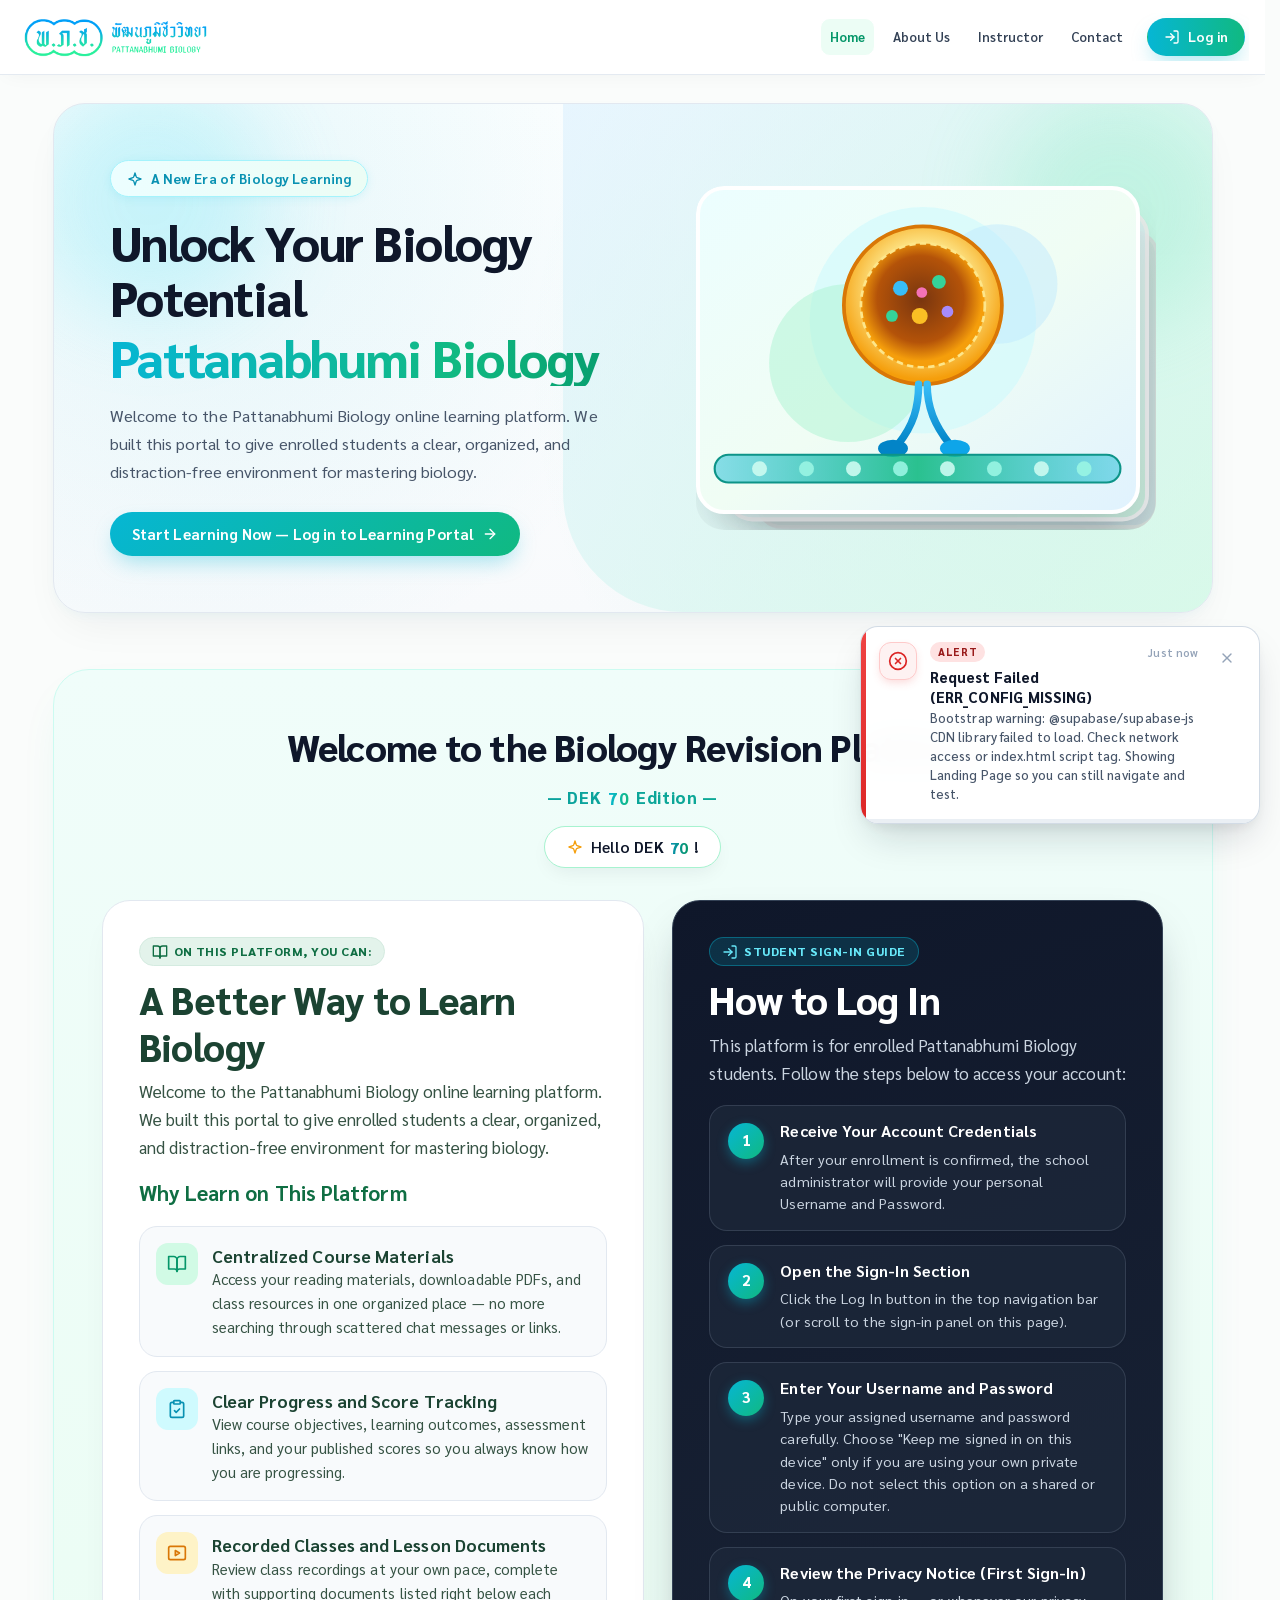
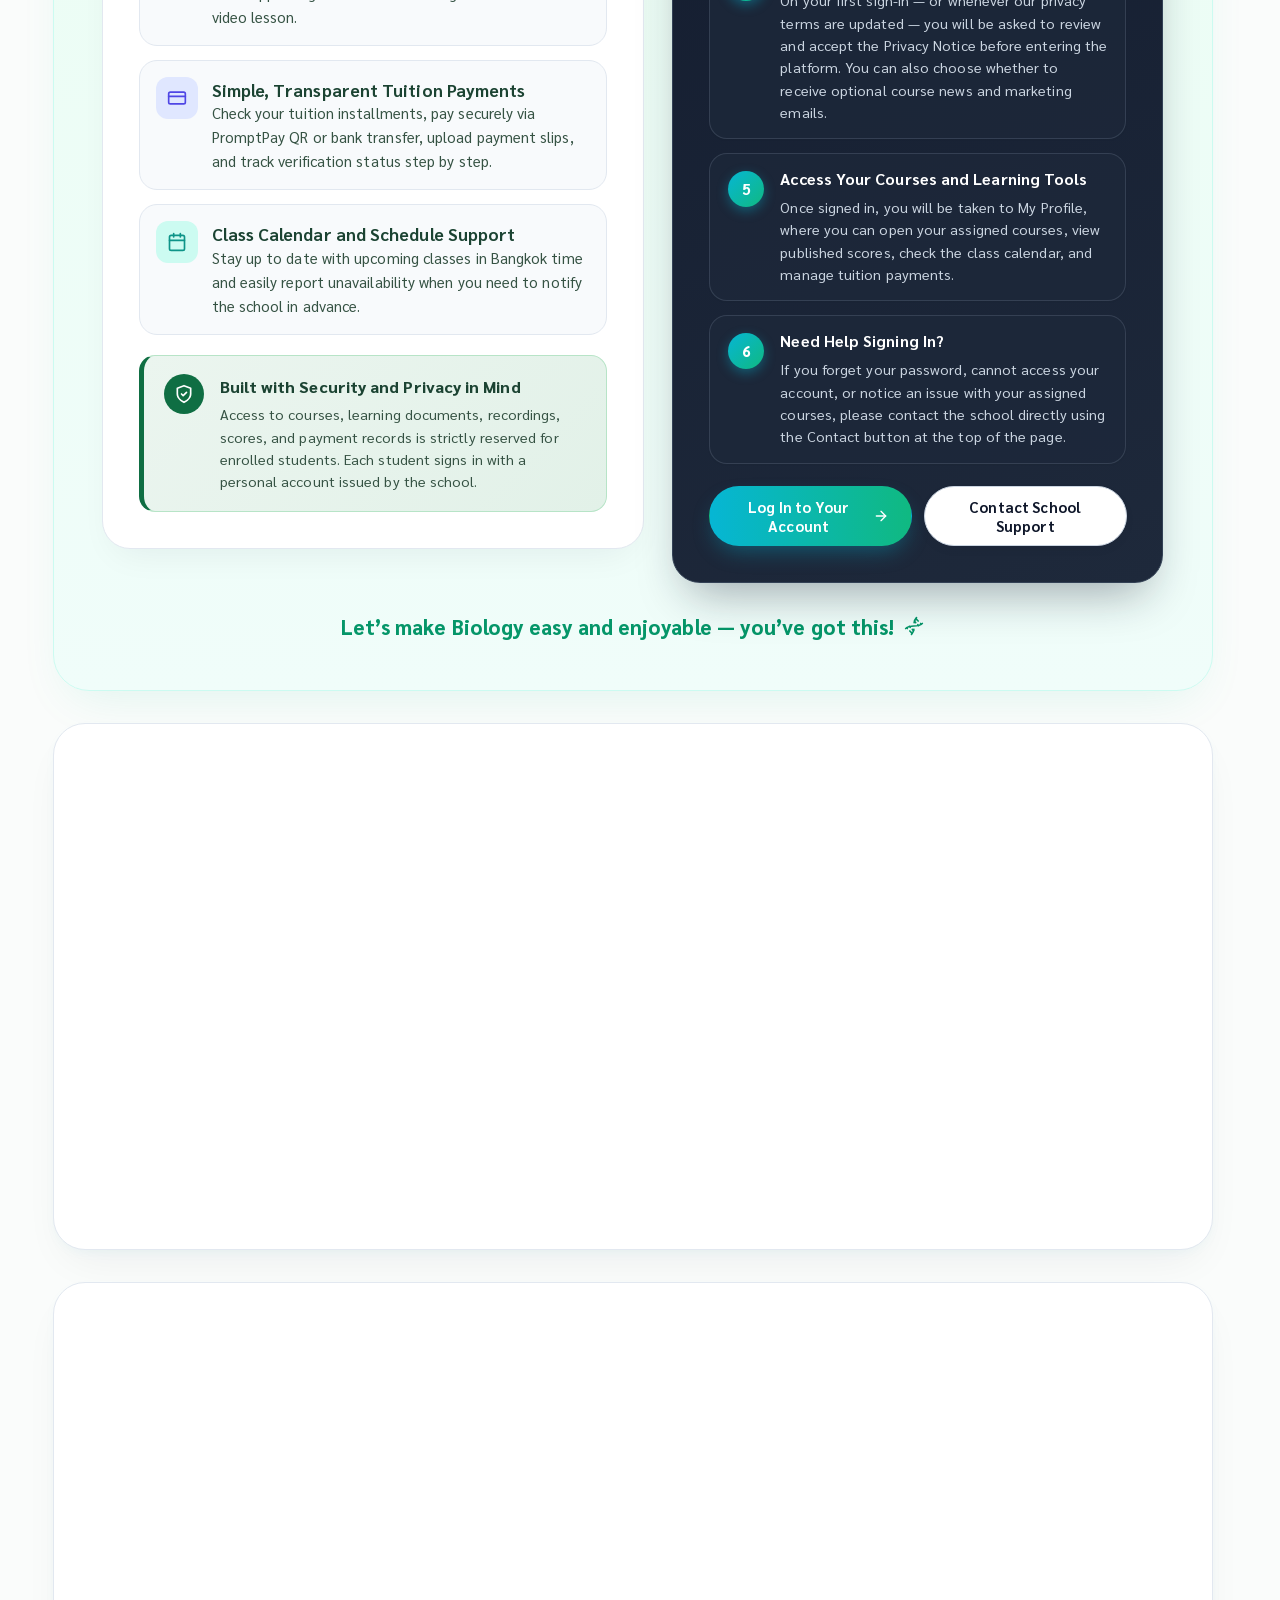
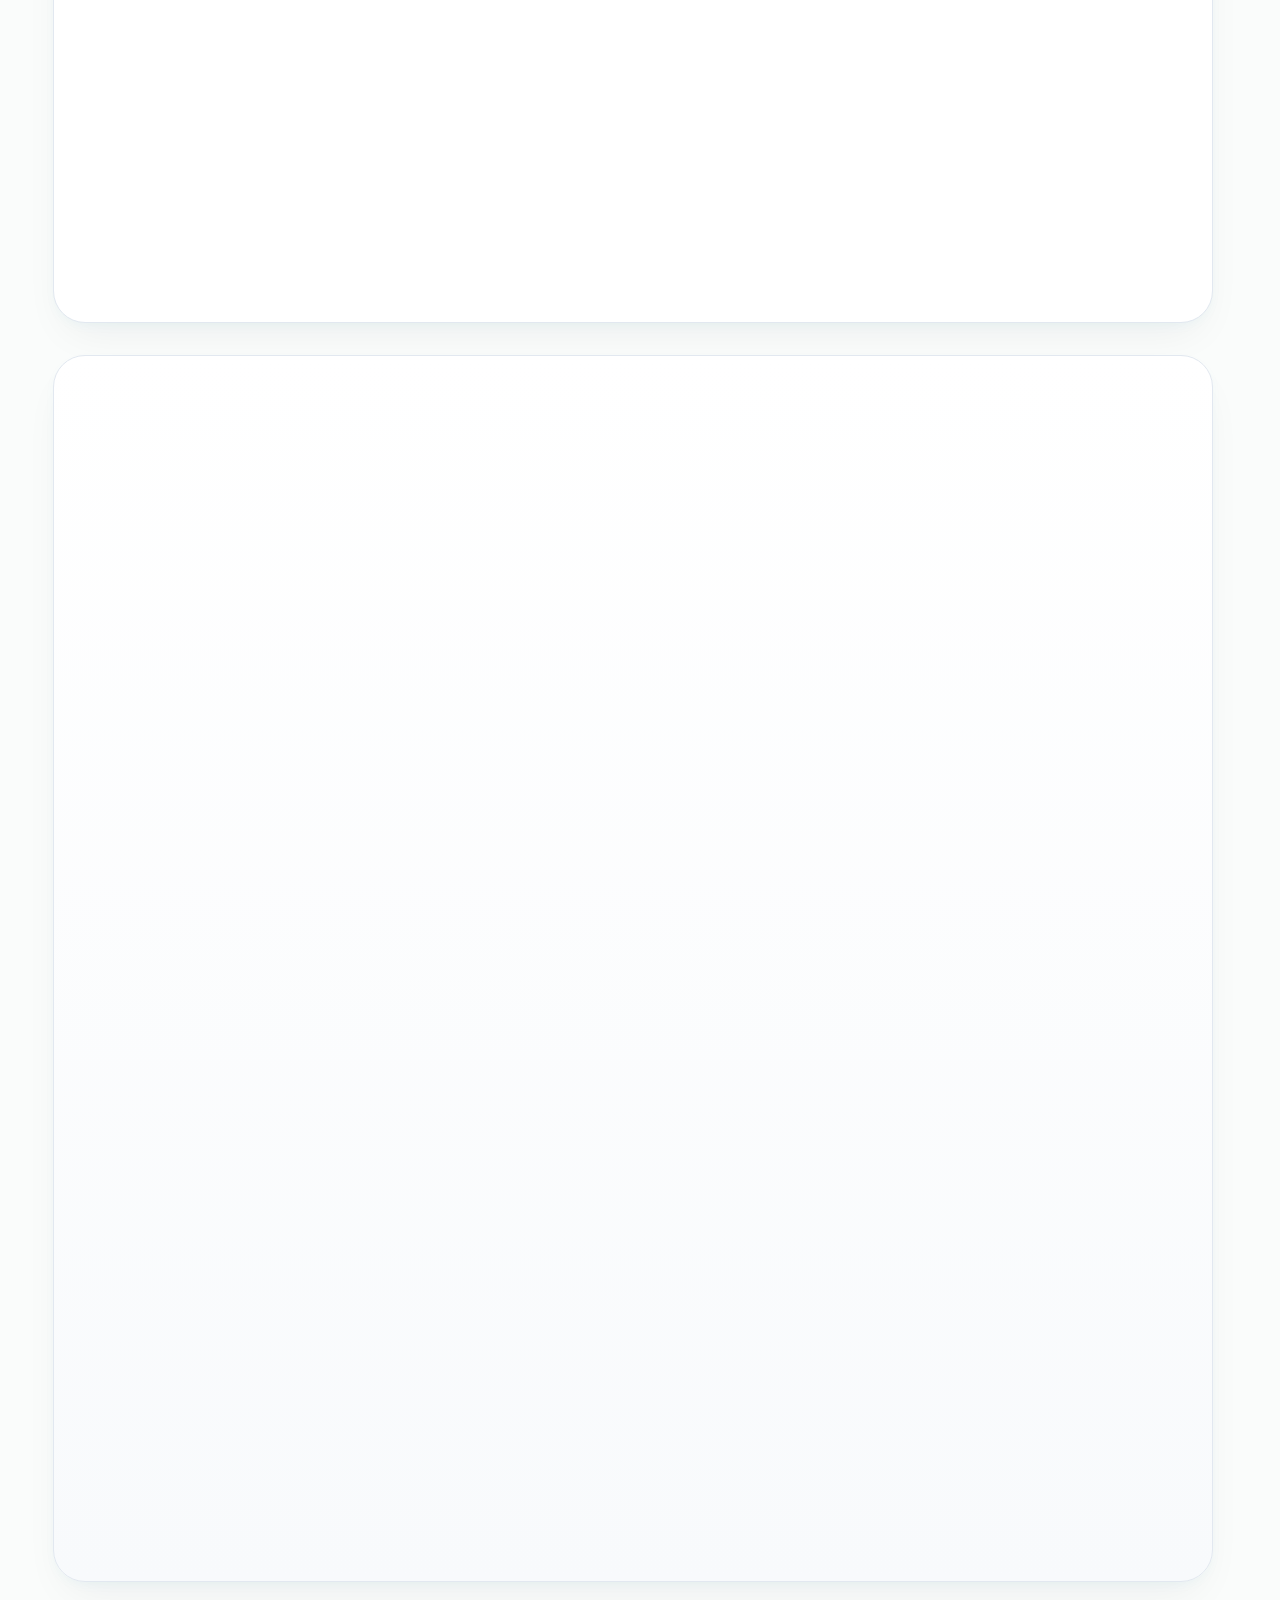
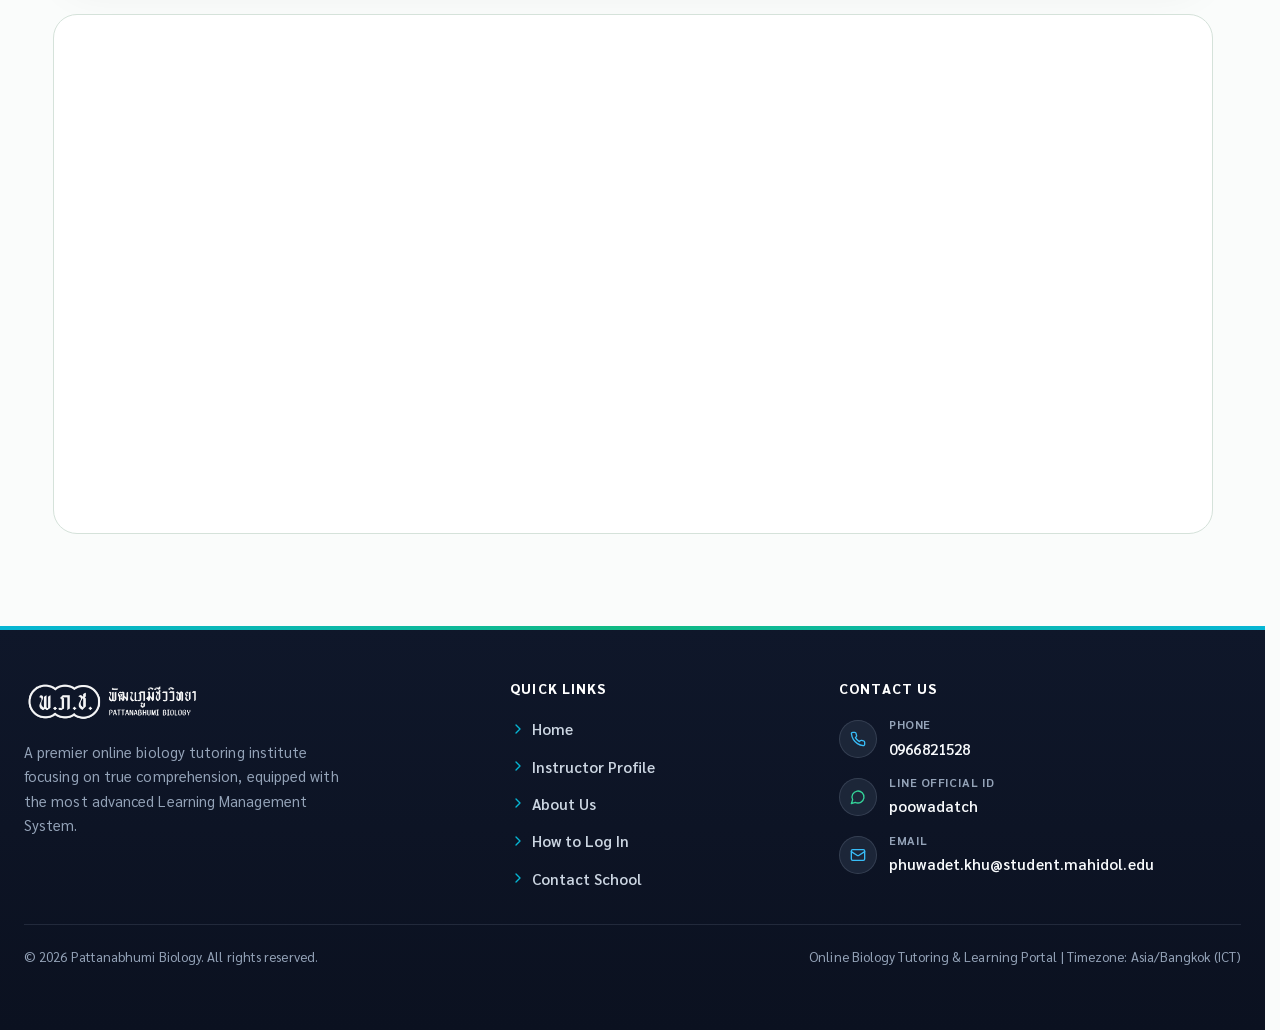
==== commit fd33d3fa: "PDF template CSS polish: remove A-Level subject underline, POSN subtitle border, and fix wide table " ====
--- a/docs/index.html
+++ b/docs/index.html
@@ -8,7 +8,7 @@
     <meta http-equiv="Cache-Control" content="no-cache, no-store, must-revalidate" />
     <meta http-equiv="Pragma" content="no-cache" />
     <meta http-equiv="Expires" content="0" />
-    <meta name="pb-build-version" content="00d0bee1" />
+    <meta name="pb-build-version" content="c6fb2068" />
     <base target="_self" />
     <title>Pattanabhumi Biology — Learning Portal</title>
     <link rel="dns-prefetch" href="https://fonts.googleapis.com" />
@@ -19,7 +19,7 @@
       href="https://fonts.googleapis.com/css2?family=Sarabun:ital,wght@0,300;0,400;0,500;0,600;0,700;0,800;1,400&display=swap"
       rel="stylesheet"
     />
-    <link rel="stylesheet" href="css/styles.css?v=c69db079" />
+    <link rel="stylesheet" href="css/styles.css?v=cfa5fa5a" />
   </head>
   <body>
     <a class="skip-link" href="#main-content">Skip to main content</a>
--- a/docs/css/styles.css
+++ b/docs/css/styles.css
@@ -20632,9 +20632,12 @@
   .pb-pdf-cmc-table,
   .pb-pdf-ak-table {
     width: 100%;
+    max-width: 100%;
     border-collapse: collapse;
+    table-layout: auto;
+    box-sizing: border-box;
     margin: 4px 0;
-    font-size: 0.92em;
+    font-size: 0.9em;
   }
   .pb-pdf-data-table th,
   .pb-pdf-data-table td,
@@ -20643,19 +20646,22 @@
   .pb-pdf-ak-table th,
   .pb-pdf-ak-table td {
     border: 1px solid #222222;
-    padding: 3px 7px;
+    padding: 3px 6px;
     text-align: left;
     vertical-align: top;
+    word-break: keep-all;
+    overflow-wrap: break-word;
   }
   .pb-pdf-data-table th,
   .pb-pdf-cmc-table th {
-    white-space: nowrap;
+    white-space: normal;
     word-break: keep-all;
-    overflow-wrap: normal;
+    overflow-wrap: break-word;
   }
   .pb-pdf-data-table th:first-child,
   .pb-pdf-data-table td:first-child {
-    min-width: 58px;
+    white-space: nowrap;
+    min-width: 56px;
   }
   .pb-pdf-cmc-table th,
   .pb-pdf-cmc-num,
@@ -20817,9 +20823,9 @@
     display: inline-flex;
     align-items: flex-end;
     justify-content: space-between;
-    gap: 24px;
-    min-width: 68mm;
-    border-bottom: 1.5px solid #111111;
+    gap: 20px;
+    min-width: 64mm;
+    border-bottom: none;
     padding: 0 6px 2px 6px;
   }
   .pb-al-subject-name {
@@ -21098,13 +21104,13 @@
     margin-bottom: 6px;
   }
   .pb-posn-slot3-box {
-    border: 3px double #111111;
-    padding: 6px 14px;
+    border: none;
+    padding: 2px 10px 6px 10px;
     text-align: center;
     font-size: 17.5pt;
     font-weight: 700;
     margin: 0 auto 14px auto;
-    width: 78%;
+    width: 84%;
   }
   .pb-posn-meta-grid {
     display: grid;
@@ -21254,8 +21260,21 @@
       object-fit: contain !important;
     }
 
+    #pb-pdf-print-root .pb-pdf-data-table,
+    #pb-pdf-print-root .pb-pdf-cmc-table {
+      width: 100% !important;
+      max-width: 100% !important;
+    }
+
     #pb-pdf-print-root .pb-pdf-data-table th,
     #pb-pdf-print-root .pb-pdf-cmc-table th {
+      white-space: normal !important;
+      word-break: keep-all !important;
+      overflow-wrap: break-word !important;
+    }
+
+    #pb-pdf-print-root .pb-pdf-data-table th:first-child,
+    #pb-pdf-print-root .pb-pdf-data-table td:first-child {
       white-space: nowrap !important;
     }
   }
